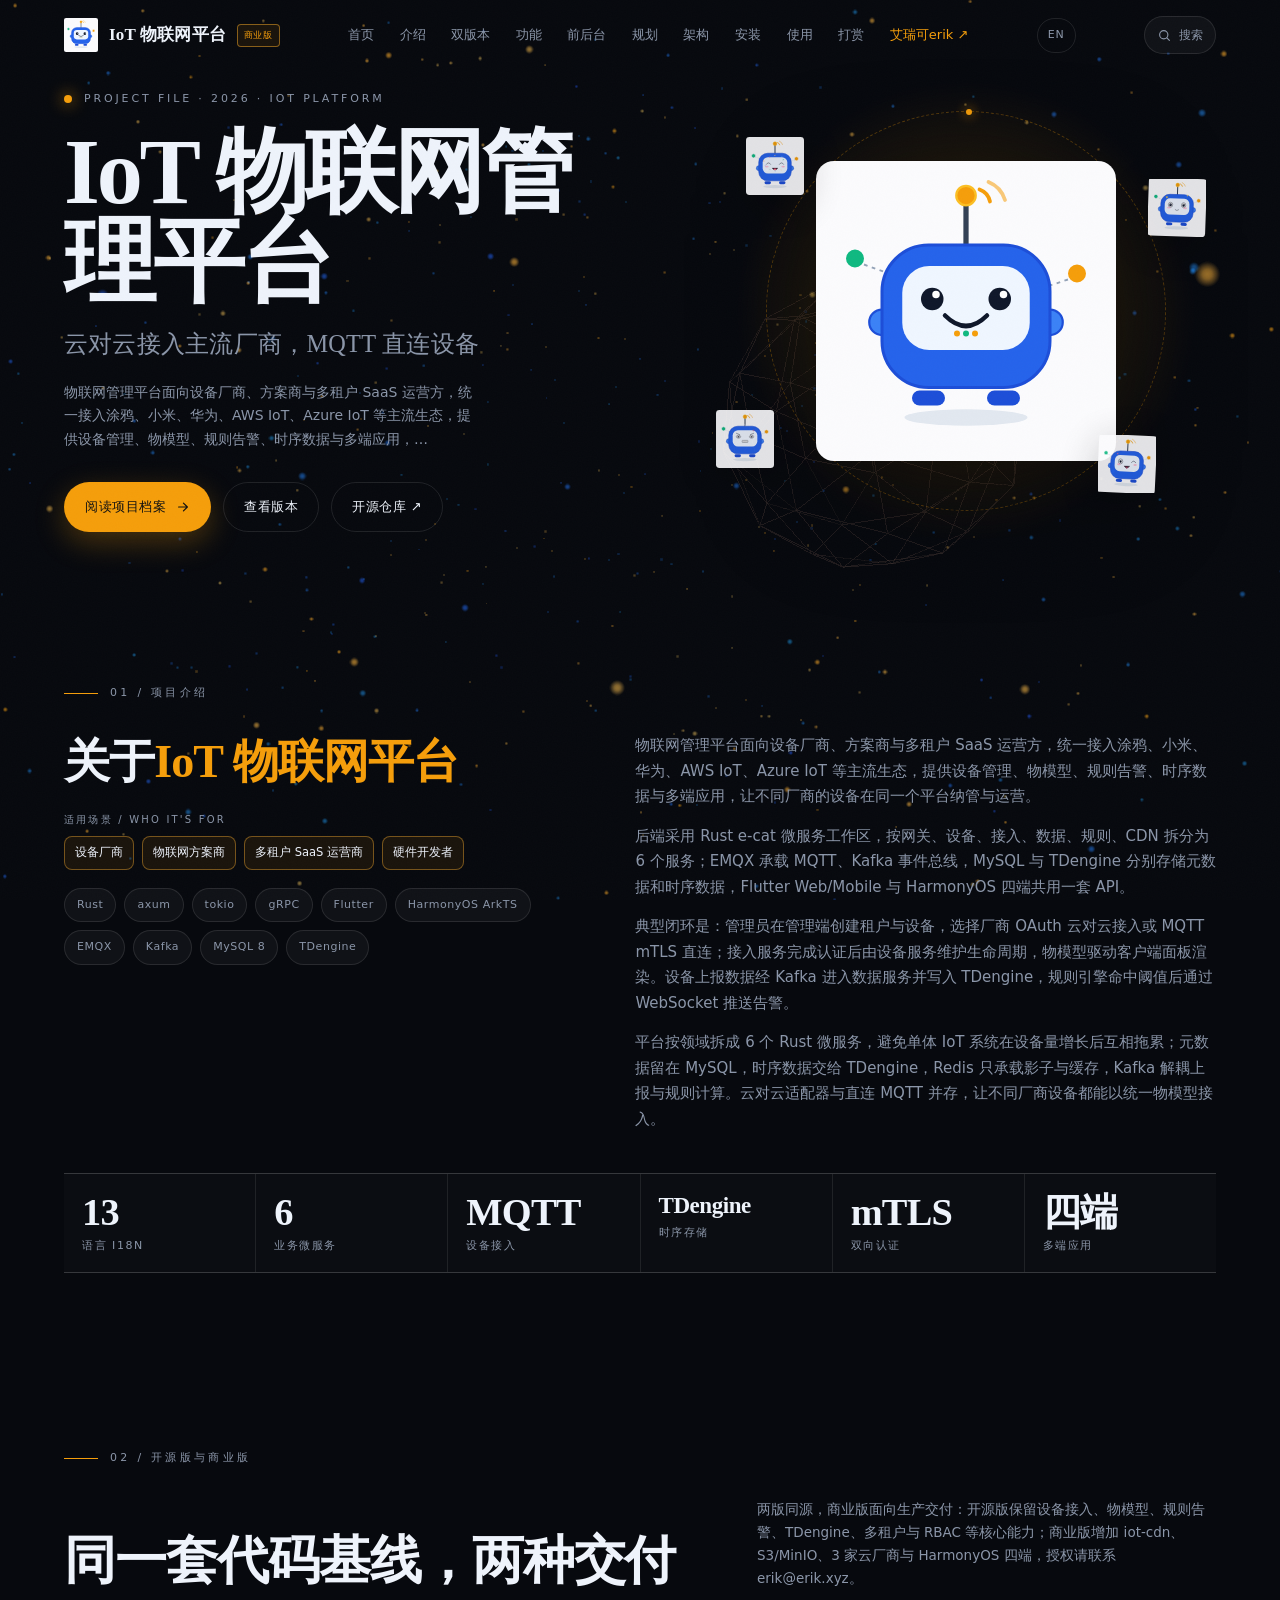
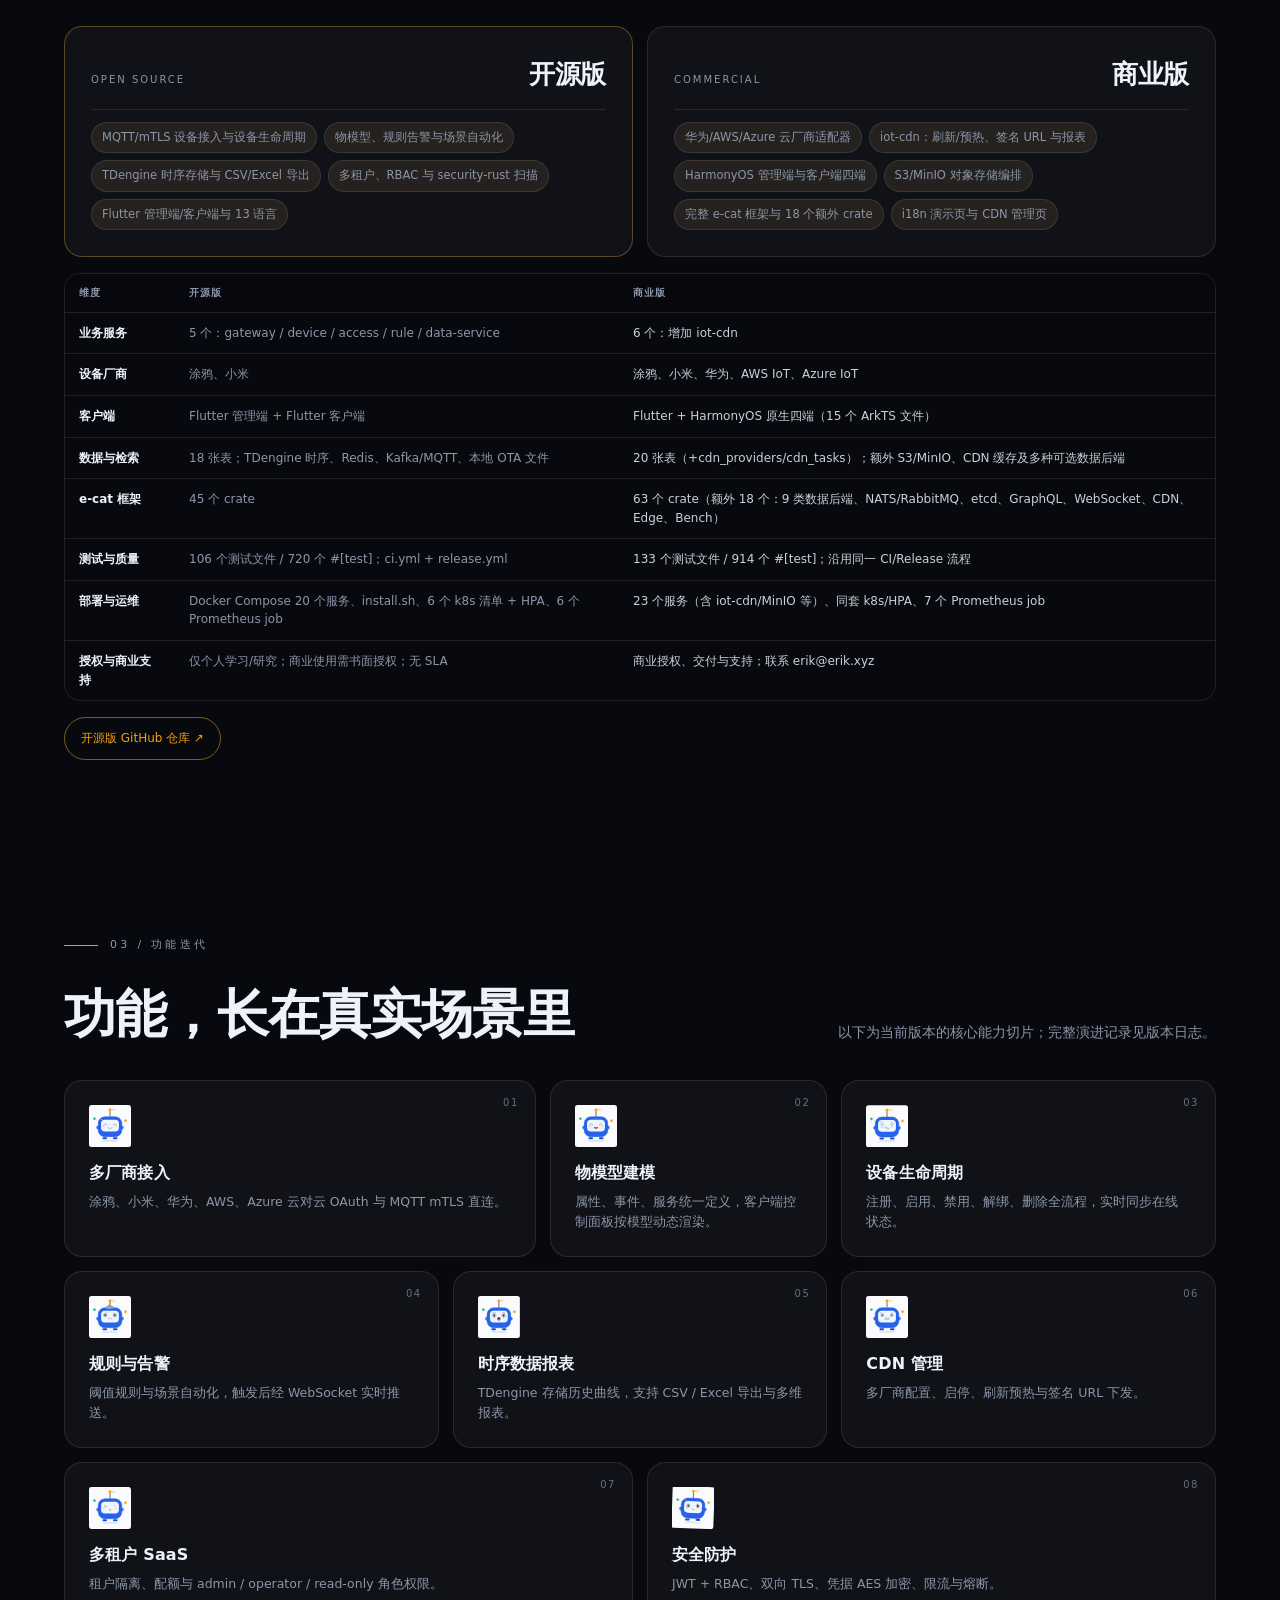
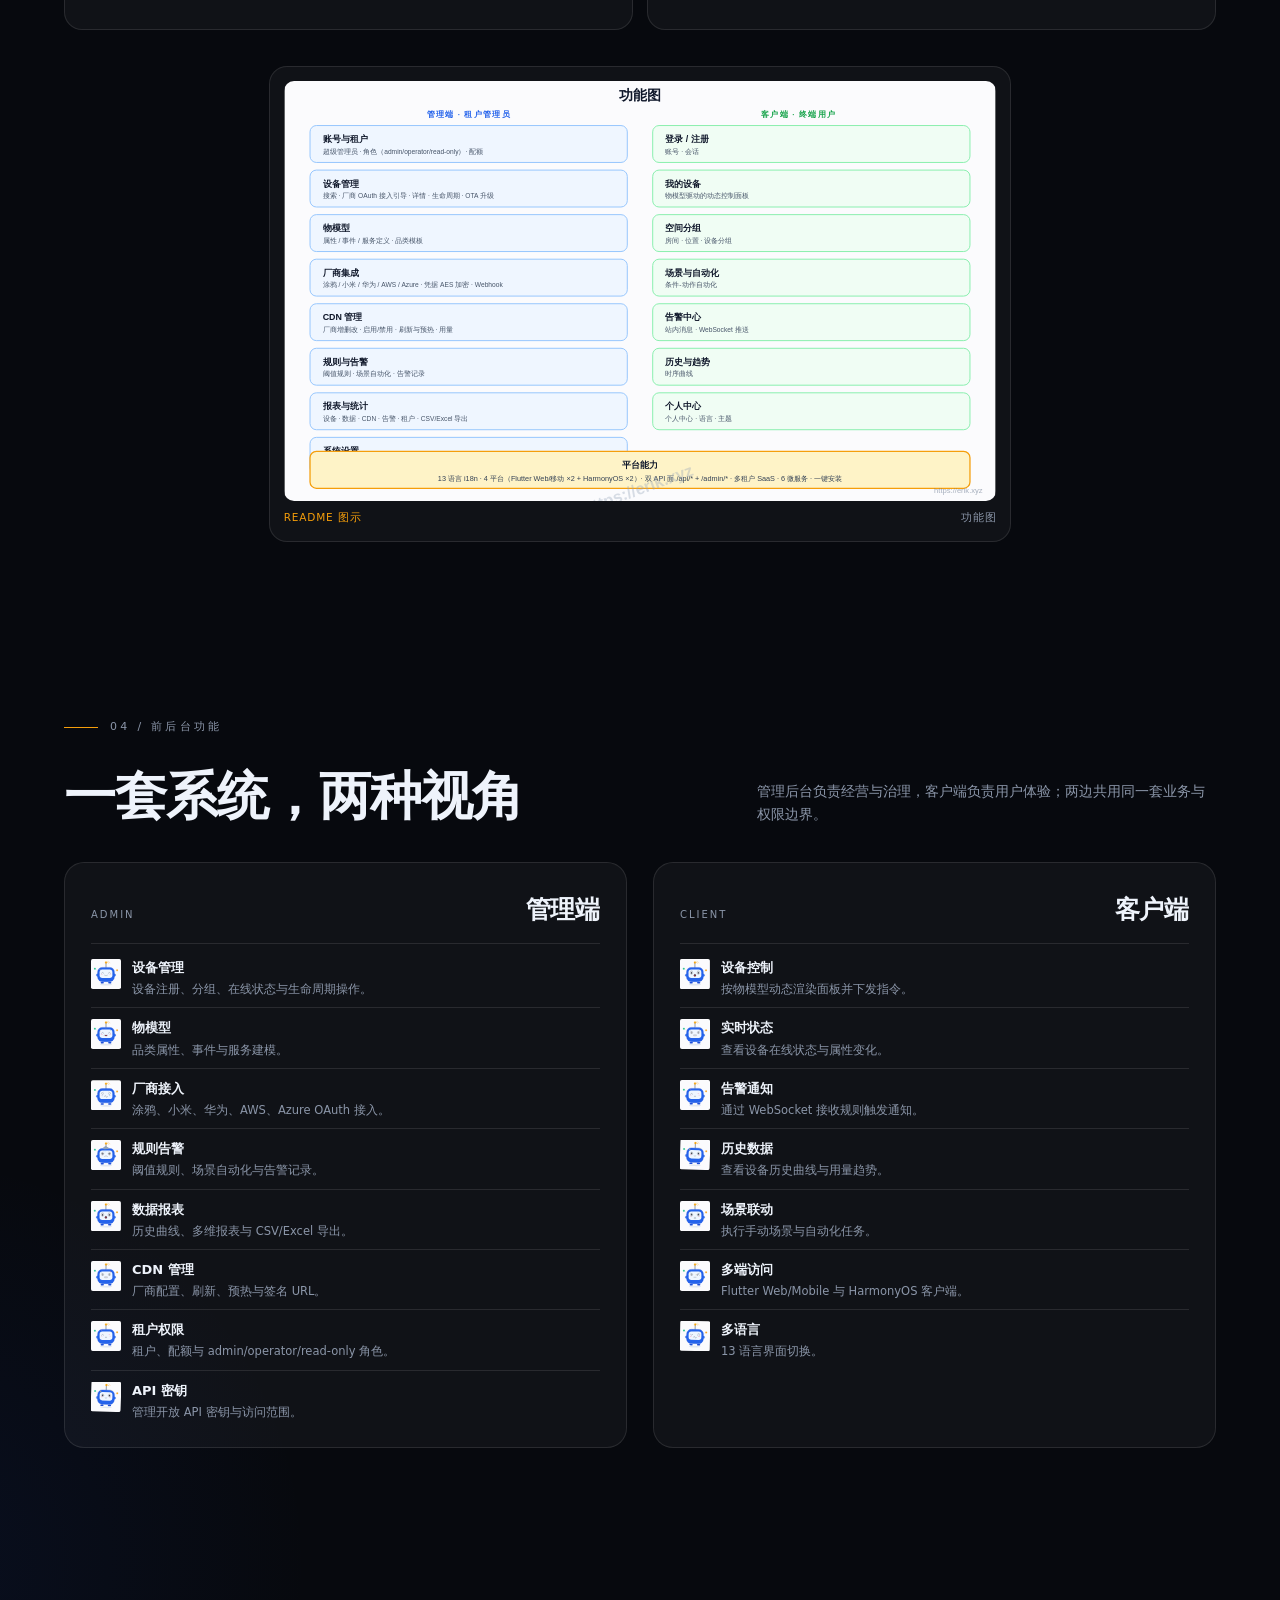
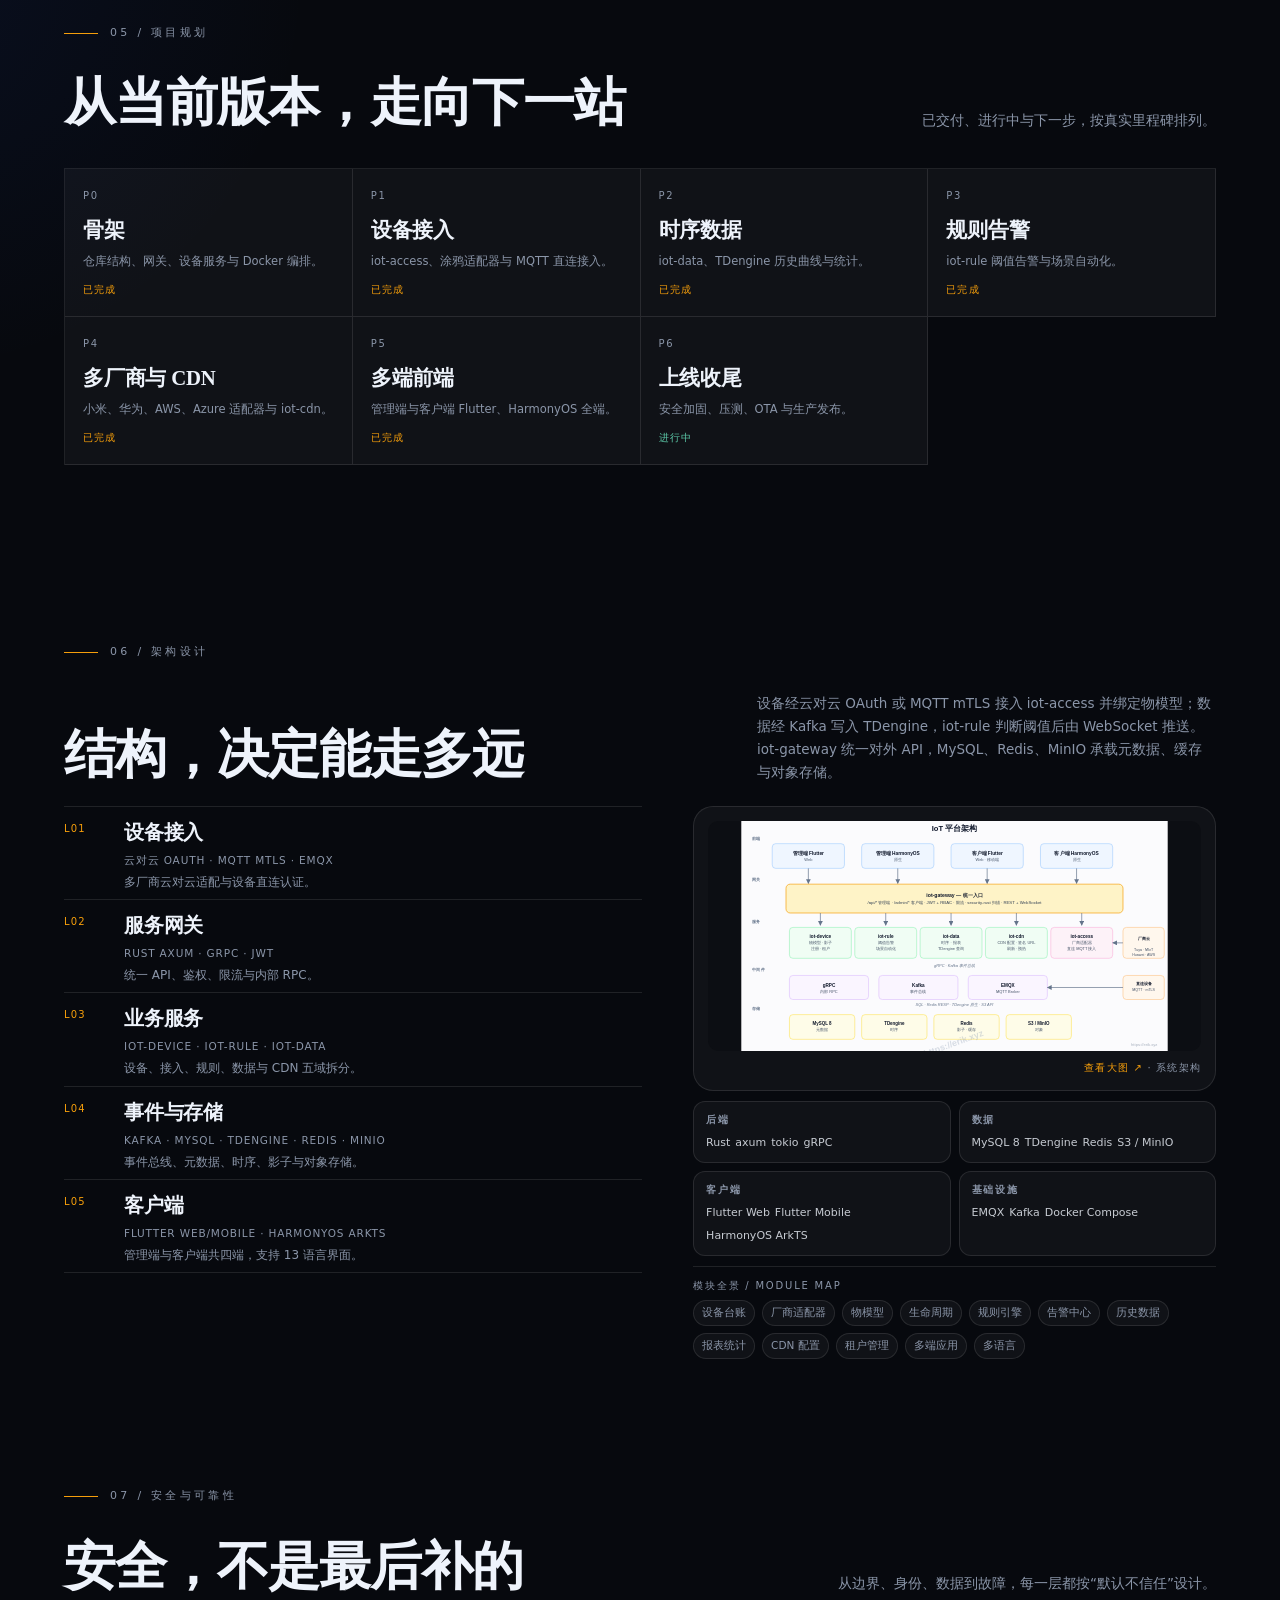
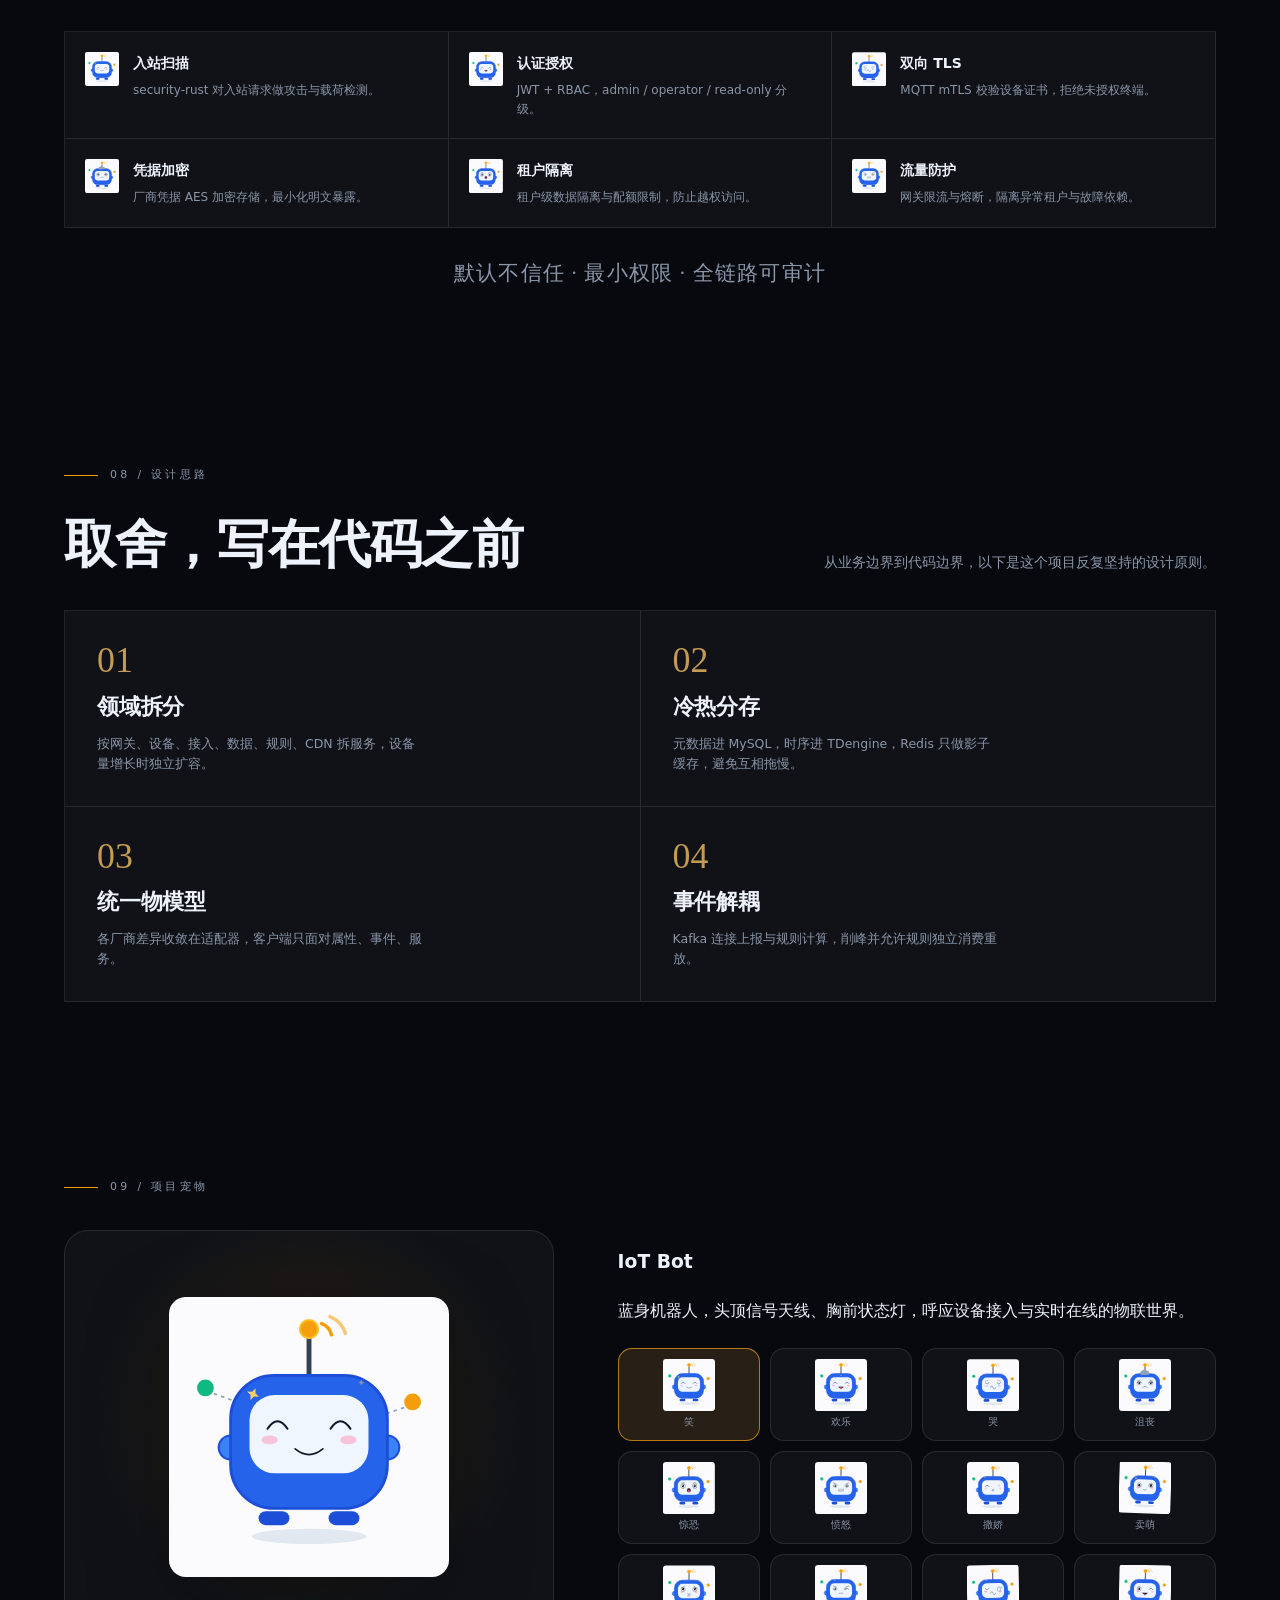
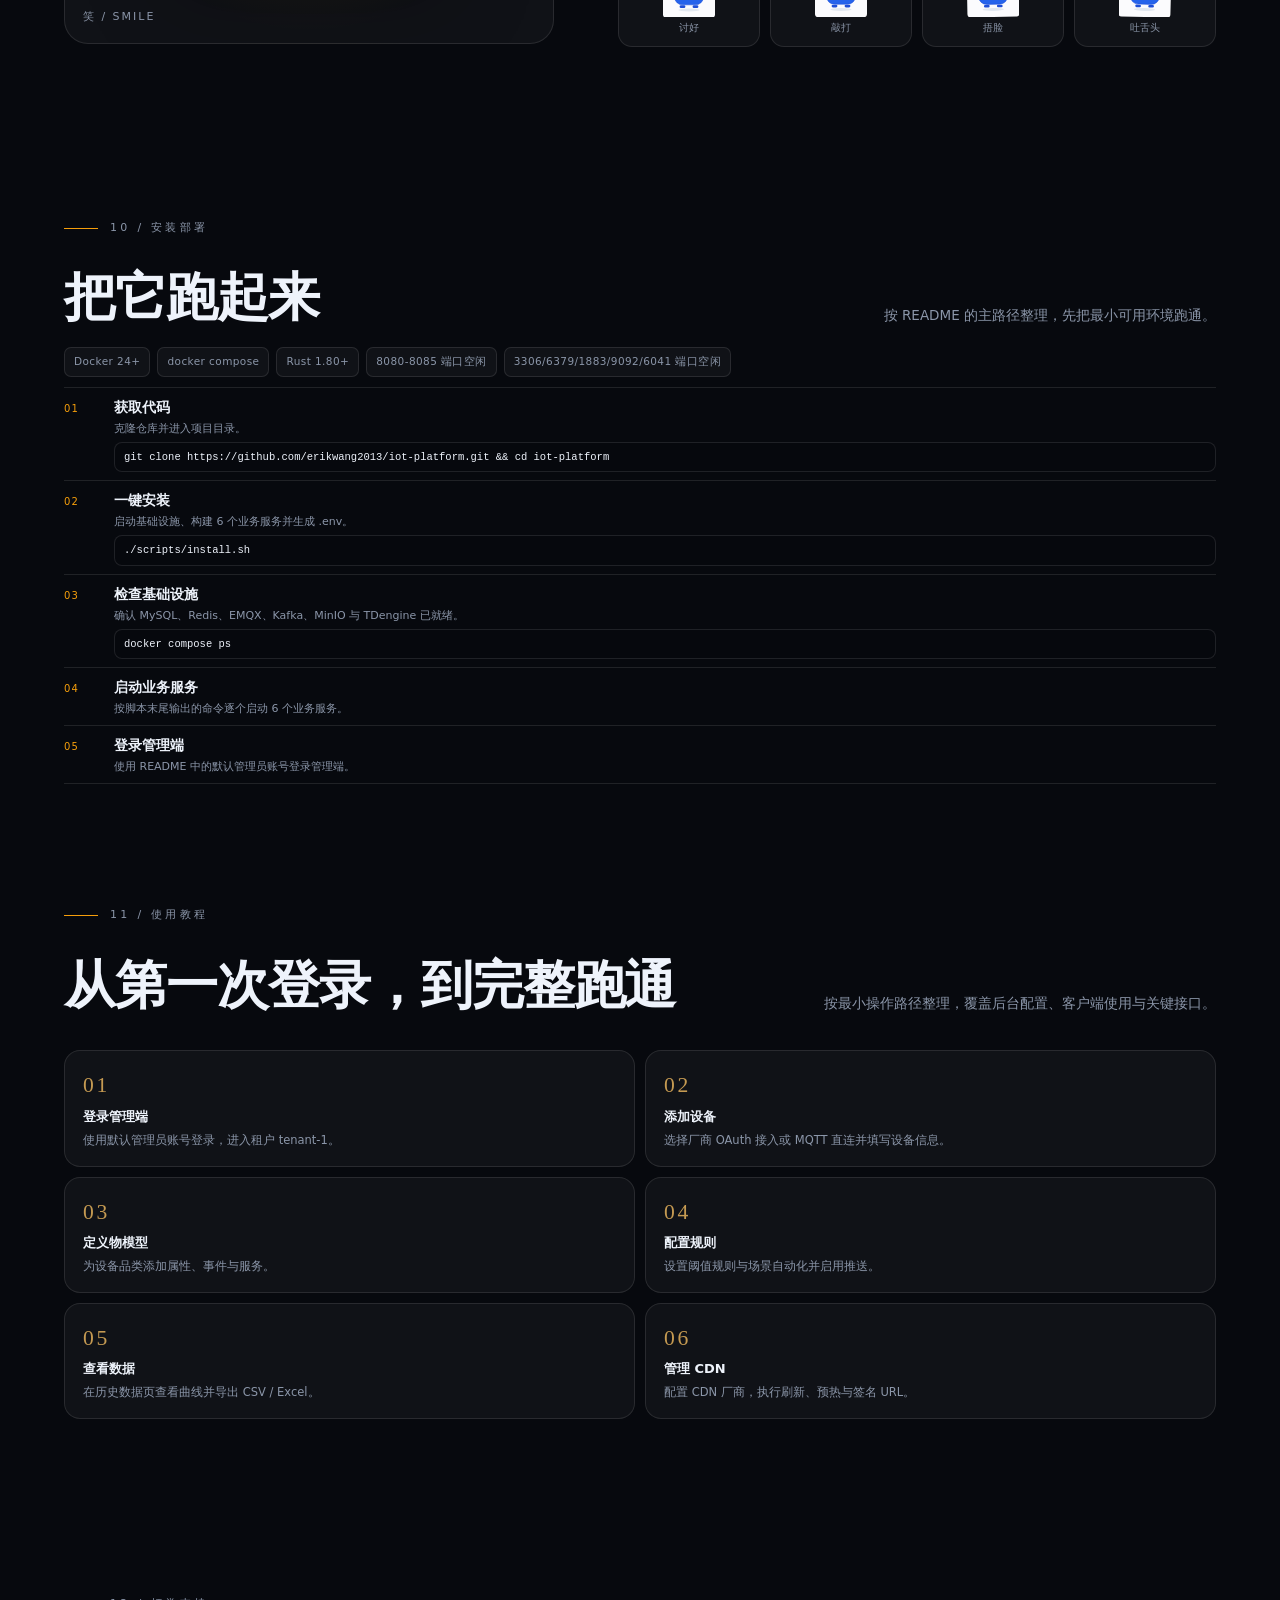
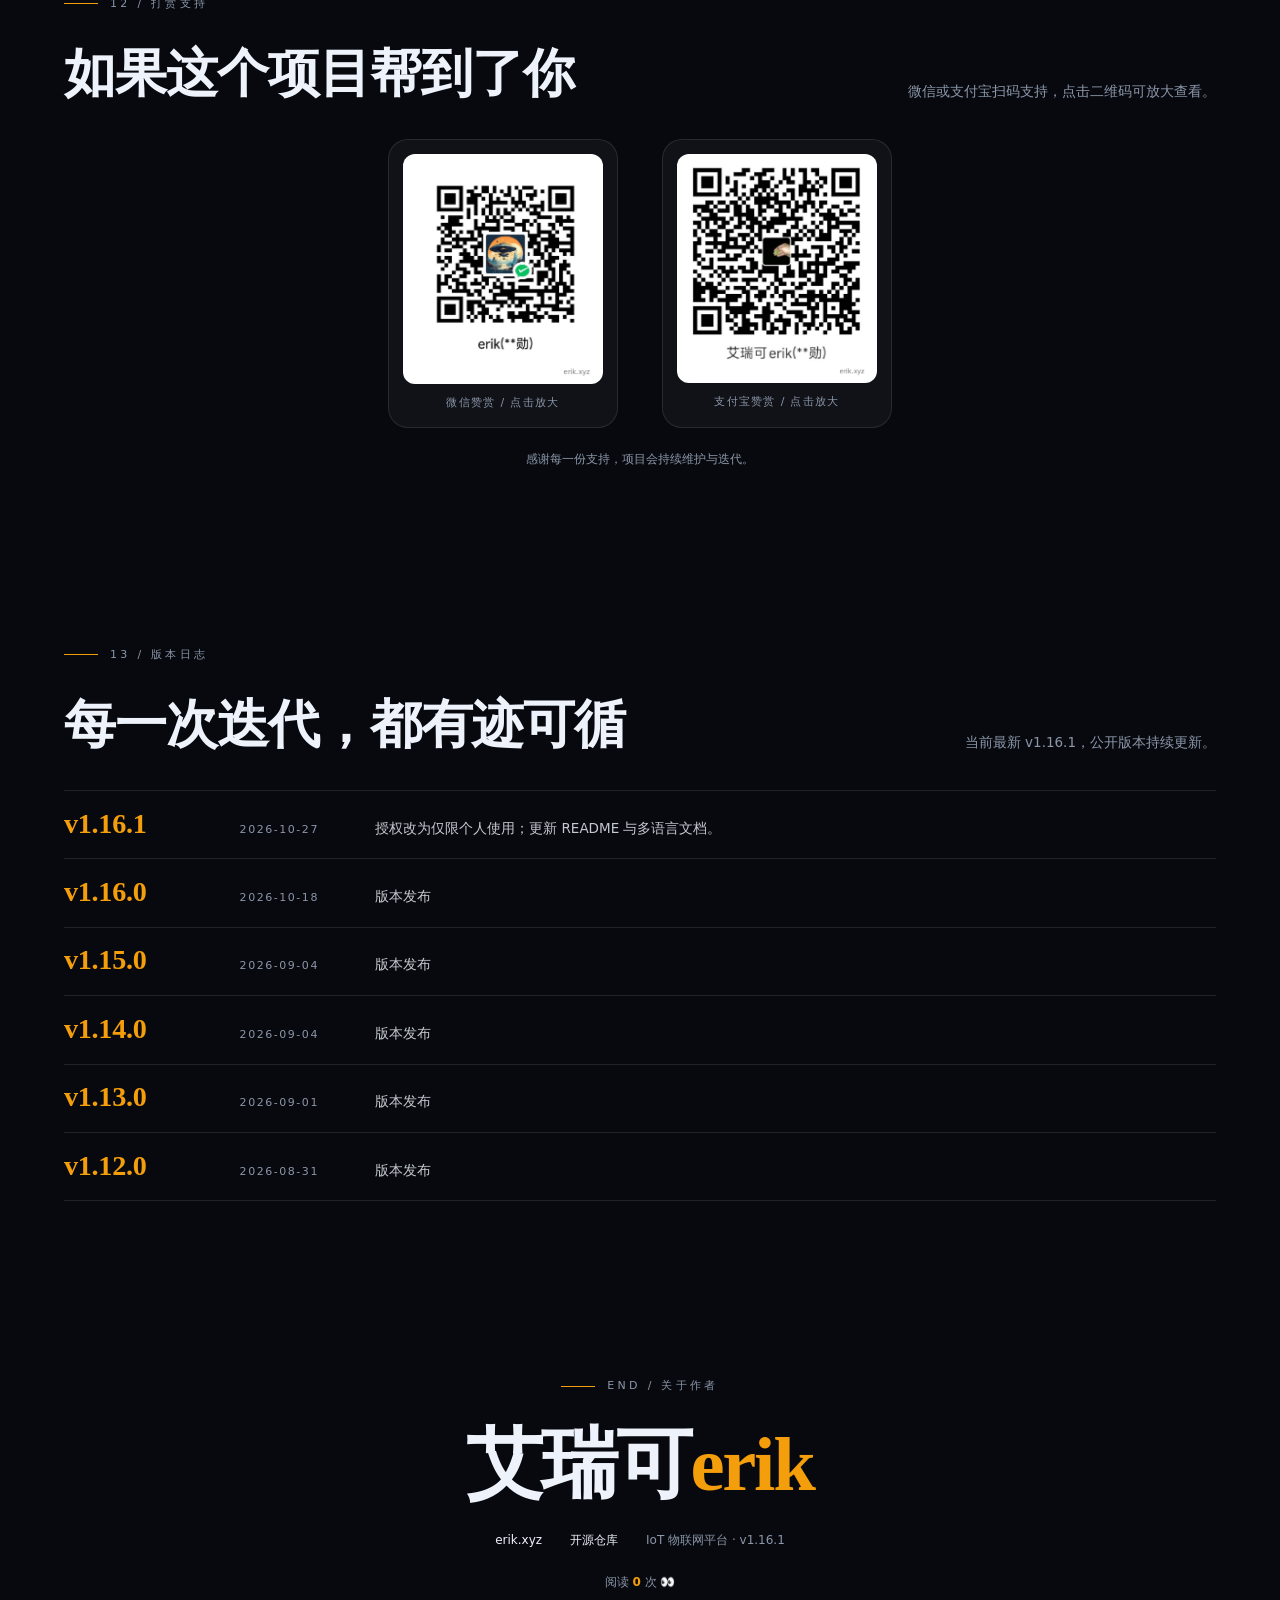
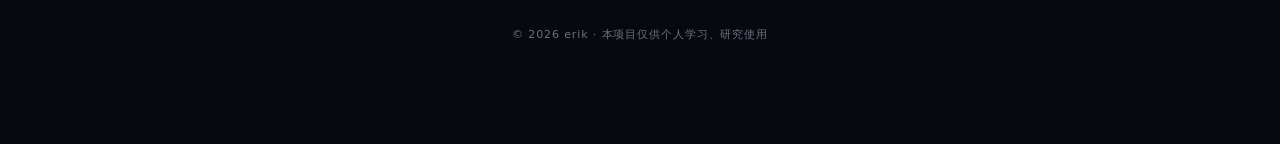
==== site/index.html @ 8031e2e6 "docs(site): 增加中英文双站与开源/商业对照" ====
<!doctype html>
<html lang="zh-CN" data-theme="dark" style="--primary:#F59E0B;--secondary:#1D4ED8;--accent:#10B981;--primary-ink:#F59E0B;--on-primary:#111111">
<head>
<meta charset="utf-8">
<meta name="viewport" content="width=device-width,initial-scale=1,viewport-fit=cover">
<title>IoT 物联网管理平台</title>
<meta name="description" content="物联网管理平台面向设备厂商、方案商与多租户 SaaS 运营方，统一接入涂鸦、小米、华为、AWS IoT、Azure IoT 等主流生态，提供设备管理、物模型、规则告警、时序数据与多端应用，让不同厂商的设备在同一个平台纳管与运营。">
<meta name="theme-color" content="#07090e">
<meta property="og:title" content="IoT 物联网管理平台">
<meta property="og:description" content="物联网管理平台面向设备厂商、方案商与多租户 SaaS 运营方，统一接入涂鸦、小米、华为、AWS IoT、Azure IoT 等主流生态，提供设备管理、物模型、规则告警、时序数据与多端应用，让不同厂商的设备在同一个平台纳管与运营。">
<meta property="og:type" content="website">
<link rel="canonical" href="https://package.erik.xyz/iot-platform/">
<link rel="alternate" hreflang="zh-CN" href="https://package.erik.xyz/iot-platform/">
<link rel="alternate" hreflang="en" href="https://package.erik.xyz/iot-platform/en.html">
<link rel="alternate" hreflang="x-default" href="https://package.erik.xyz/iot-platform/">
<meta name="robots" content="index,follow,max-image-preview:large">
<meta name="author" content="erik">
<link rel="author" href="https://erik.xyz">
<meta name="keywords" content="IoT 物联网平台, Rust, axum, tokio, gRPC, Flutter, HarmonyOS ArkTS, 商业版, 项目展示, erik">
<meta property="og:url" content="https://package.erik.xyz/iot-platform/">
<meta property="og:site_name" content="IoT 物联网平台">
<meta property="og:locale" content="zh_CN">
<meta property="og:image" content="https://package.erik.xyz/iot-platform/assets/og.png">
<meta property="og:image:width" content="1200">
<meta property="og:image:height" content="630">
<meta property="og:image:alt" content="IoT 物联网管理平台">
<meta name="twitter:card" content="summary_large_image">
<meta name="twitter:title" content="IoT 物联网管理平台">
<meta name="twitter:description" content="物联网管理平台面向设备厂商、方案商与多租户 SaaS 运营方，统一接入涂鸦、小米、华为、AWS IoT、Azure IoT 等主流生态，提供设备管理、物模型、规则告警、时序数据与多端应用，让不同厂商的设备在同一个平台纳管与运营。">
<meta name="twitter:image" content="https://package.erik.xyz/iot-platform/assets/og.png">
<script type="application/ld+json">{"@context": "https://schema.org", "@type": "SoftwareApplication", "name": "IoT 物联网管理平台", "description": "物联网管理平台面向设备厂商、方案商与多租户 SaaS 运营方，统一接入涂鸦、小米、华为、AWS IoT、Azure IoT 等主流生态，提供设备管理、物模型、规则告警、时序数据与多端应用，让不同厂商的设备在同一个平台纳管与运营。", "url": "https://package.erik.xyz/iot-platform/", "applicationCategory": "BusinessApplication", "operatingSystem": "Web", "inLanguage": "zh-CN", "author": {"@type": "Person", "name": "erik", "url": "https://erik.xyz"}, "sameAs": ["https://github.com/erikwang2013/iot-platform"]}</script>
<link rel="icon" href="assets/pet/mascot.svg" type="image/svg+xml">
<link rel="preload" as="image" href="assets/pet/mascot.svg">
<link rel="preload" as="image" href="assets/pet/expressions/smile.svg">
<link rel="stylesheet" href="assets/style.css?v=97534d64">
</head>
<body>
<canvas id="bg" aria-hidden="true"></canvas>
<header class="site-header" id="header">
  <a class="brand" href="#hero" aria-label="回到首页"><img src="assets/pet/mascot.svg" alt=""><b>IoT 物联网平台</b><span class="brand-tag">商业版</span></a>
  <nav class="top-nav" aria-label="页面导航">
    <a href="#hero">首页</a><a href="#intro">介绍</a><a href="#editions">双版本</a><a href="#features">功能</a><a href="#sides">前后台</a><a href="#roadmap">规划</a><a href="#architecture">架构</a><a href="#install">安装</a><a href="#usage">使用</a><a href="#donate">打赏</a>
    <a class="ext" href="https://erik.xyz" target="_blank" rel="noopener">艾瑞可erik ↗</a>
  </nav>
  <a class="lang-switch" href="en.html" hreflang="en" aria-label="English">EN</a>
  <button class="search-btn" id="searchOpen" type="button" aria-label="站内搜索">
    <svg viewBox="0 0 20 20" fill="none" aria-hidden="true"><circle cx="9" cy="9" r="5.5" stroke="currentColor" stroke-width="1.5"/><path d="m13.2 13.2 3.3 3.3" stroke="currentColor" stroke-width="1.5" stroke-linecap="round"/></svg>
    <span>搜索</span>
  </button>
</header>
<main class="site-main">
  <section class="section hero" id="hero">
    <div class="hero-grid">
      <div data-reveal>
        <div class="hero-kicker"><i></i> PROJECT FILE · 2026 · IOT PLATFORM</div>
        <h1 class="hero-title">IoT 物联网管理平台</h1>
        <p class="hero-sub">云对云接入主流厂商，MQTT 直连设备</p>
        <p class="hero-desc">物联网管理平台面向设备厂商、方案商与多租户 SaaS 运营方，统一接入涂鸦、小米、华为、AWS IoT、Azure IoT 等主流生态，提供设备管理、物模型、规则告警、时序数据与多端应用，…</p>
        <div class="hero-actions">
          <a class="btn btn-primary" href="#intro">阅读项目档案
            <svg viewBox="0 0 16 16" fill="none" aria-hidden="true"><path d="M3 8h9M8.5 3.5 13 8l-4.5 4.5" stroke="currentColor" stroke-width="1.4" stroke-linecap="round" stroke-linejoin="round"/></svg>
          </a>
          <a class="btn" href="#timeline">查看版本</a>
          <a class="btn" href="https://github.com/erikwang2013/iot-platform" target="_blank" rel="noopener">开源仓库 ↗</a>
        </div>
      </div>
      <div class="hero-pet" aria-hidden="true">
        <div class="halo"></div>
        <div class="ring"></div>
        <img class="mascot" src="assets/pet/mascot.svg" alt="IoT Bot">
        <img class="orbit" src="assets/pet/expressions/joy.svg" alt="" width="58" height="58" loading="lazy"><img class="orbit" src="assets/pet/expressions/cute.svg" alt="" width="58" height="58" loading="lazy"><img class="orbit" src="assets/pet/expressions/angry.svg" alt="" width="58" height="58" loading="lazy"><img class="orbit" src="assets/pet/expressions/tongue.svg" alt="" width="58" height="58" loading="lazy">
      </div>
    </div>
  </section>

  <section class="section" id="intro">
    <div class="section-inner">
      <div class="section-label">01 / 项目介绍</div>
      <div class="intro-grid">
        <div data-reveal>
          <h2 class="intro-lead">关于<em>IoT 物联网平台</em></h2>
          <p class="audience-label">适用场景 / WHO IT'S FOR</p>
          <div class="audience"><span>设备厂商</span><span>物联网方案商</span><span>多租户 SaaS 运营商</span><span>硬件开发者</span></div>
          <div class="chips"><span>Rust</span><span>axum</span><span>tokio</span><span>gRPC</span><span>Flutter</span><span>HarmonyOS ArkTS</span><span>EMQX</span><span>Kafka</span><span>MySQL 8</span><span>TDengine</span></div>
        </div>
        <div class="intro-body" data-reveal><p>物联网管理平台面向设备厂商、方案商与多租户 SaaS 运营方，统一接入涂鸦、小米、华为、AWS IoT、Azure IoT 等主流生态，提供设备管理、物模型、规则告警、时序数据与多端应用，让不同厂商的设备在同一个平台纳管与运营。</p><p>后端采用 Rust e-cat 微服务工作区，按网关、设备、接入、数据、规则、CDN 拆分为 6 个服务；EMQX 承载 MQTT、Kafka 事件总线，MySQL 与 TDengine 分别存储元数据和时序数据，Flutter Web/Mobile 与 HarmonyOS 四端共用一套 API。</p><p>典型闭环是：管理员在管理端创建租户与设备，选择厂商 OAuth 云对云接入或 MQTT mTLS 直连；接入服务完成认证后由设备服务维护生命周期，物模型驱动客户端面板渲染。设备上报数据经 Kafka 进入数据服务并写入 TDengine，规则引擎命中阈值后通过 WebSocket 推送告警。</p><p>平台按领域拆成 6 个 Rust 微服务，避免单体 IoT 系统在设备量增长后互相拖累；元数据留在 MySQL，时序数据交给 TDengine，Redis 只承载影子与缓存，Kafka 解耦上报与规则计算。云对云适配器与直连 MQTT 并存，让不同厂商设备都能以统一物模型接入。</p></div>
      </div>
      <div class="stats" data-reveal><div class="stat"><b>13</b><span>语言 i18n</span></div><div class="stat"><b>6</b><span>业务微服务</span></div><div class="stat"><b>MQTT</b><span>设备接入</span></div><div class="stat stat-text"><b>TDengine</b><span>时序存储</span></div><div class="stat"><b>mTLS</b><span>双向认证</span></div><div class="stat"><b>四端</b><span>多端应用</span></div></div>
    </div>
  </section>

  <section class="section" id="editions">
    <div class="section-inner">
      <div class="section-label">02 / 开源版与商业版</div>
      <div class="section-head" data-reveal>
        <h2>同一套代码基线，两种交付</h2>
        <p>两版同源，商业版面向生产交付：开源版保留设备接入、物模型、规则告警、TDengine、多租户与 RBAC 等核心能力；商业版增加 iot-cdn、S3/MinIO、3 家云厂商与 HarmonyOS 四端，授权请联系 erik@erik.xyz。</p>
      </div>
      <div class="editions-grid" data-reveal>
        <div class="edition-panel edition-open">
          <div class="edition-head"><span>OPEN SOURCE</span><h3>开源版</h3></div>
          <ul class="edition-list"><li>MQTT/mTLS 设备接入与设备生命周期</li><li>物模型、规则告警与场景自动化</li><li>TDengine 时序存储与 CSV/Excel 导出</li><li>多租户、RBAC 与 security-rust 扫描</li><li>Flutter 管理端/客户端与 13 语言</li></ul>
        </div>
        <div class="edition-panel edition-commercial">
          <div class="edition-head"><span>COMMERCIAL</span><h3>商业版</h3></div>
          <ul class="edition-list"><li>华为/AWS/Azure 云厂商适配器</li><li>iot-cdn：刷新/预热、签名 URL 与报表</li><li>HarmonyOS 管理端与客户端四端</li><li>S3/MinIO 对象存储编排</li><li>完整 e-cat 框架与 18 个额外 crate</li><li>i18n 演示页与 CDN 管理页</li></ul>
        </div>
      </div>
      <div class="edition-table-wrap" data-reveal><table class="edition-table"><thead><tr><th>维度</th><th>开源版</th><th>商业版</th></tr></thead><tbody><tr><td>业务服务</td><td>5 个：gateway / device / access / rule / data-service</td><td>6 个：增加 iot-cdn</td></tr><tr><td>设备厂商</td><td>涂鸦、小米</td><td>涂鸦、小米、华为、AWS IoT、Azure IoT</td></tr><tr><td>客户端</td><td>Flutter 管理端 + Flutter 客户端</td><td>Flutter + HarmonyOS 原生四端（15 个 ArkTS 文件）</td></tr><tr><td>数据与检索</td><td>18 张表；TDengine 时序、Redis、Kafka/MQTT、本地 OTA 文件</td><td>20 张表（+cdn_providers/cdn_tasks）；额外 S3/MinIO、CDN 缓存及多种可选数据后端</td></tr><tr><td>e-cat 框架</td><td>45 个 crate</td><td>63 个 crate（额外 18 个：9 类数据后端、NATS/RabbitMQ、etcd、GraphQL、WebSocket、CDN、Edge、Bench）</td></tr><tr><td>测试与质量</td><td>106 个测试文件 / 720 个 #[test]；ci.yml + release.yml</td><td>133 个测试文件 / 914 个 #[test]；沿用同一 CI/Release 流程</td></tr><tr><td>部署与运维</td><td>Docker Compose 20 个服务、install.sh、6 个 k8s 清单 + HPA、6 个 Prometheus job</td><td>23 个服务（含 iot-cdn/MinIO 等）、同套 k8s/HPA、7 个 Prometheus job</td></tr><tr><td>授权与商业支持</td><td>仅个人学习/研究；商业使用需书面授权；无 SLA</td><td>商业授权、交付与支持；联系 erik@erik.xyz</td></tr></tbody></table></div>
      <a class="edition-repo" href="https://github.com/erikwang2013/iot-platform" target="_blank" rel="noopener">开源版 GitHub 仓库 ↗</a>
    </div>
  </section>

  <section class="section" id="features">
    <div class="section-inner">
      <div class="section-label">03 / 功能迭代</div>
      <div class="section-head" data-reveal>
        <h2>功能，长在真实场景里</h2>
        <p>以下为当前版本的核心能力切片；完整演进记录见版本日志。</p>
      </div>
      <div class="features"><article class="feature" data-reveal style="transition-delay:0ms"><span class="idx">01</span><img src="assets/pet/expressions/smile.svg" alt="笑" width="42" height="42" loading="lazy"><b>多厂商接入</b><p>涂鸦、小米、华为、AWS、Azure 云对云 OAuth 与 MQTT mTLS 直连。</p></article><article class="feature" data-reveal style="transition-delay:35ms"><span class="idx">02</span><img src="assets/pet/expressions/joy.svg" alt="欢乐" width="42" height="42" loading="lazy"><b>物模型建模</b><p>属性、事件、服务统一定义，客户端控制面板按模型动态渲染。</p></article><article class="feature" data-reveal style="transition-delay:70ms"><span class="idx">03</span><img src="assets/pet/expressions/cry.svg" alt="哭" width="42" height="42" loading="lazy"><b>设备生命周期</b><p>注册、启用、禁用、解绑、删除全流程，实时同步在线状态。</p></article><article class="feature" data-reveal style="transition-delay:105ms"><span class="idx">04</span><img src="assets/pet/expressions/depressed.svg" alt="沮丧" width="42" height="42" loading="lazy"><b>规则与告警</b><p>阈值规则与场景自动化，触发后经 WebSocket 实时推送。</p></article><article class="feature" data-reveal style="transition-delay:140ms"><span class="idx">05</span><img src="assets/pet/expressions/terrified.svg" alt="惊恐" width="42" height="42" loading="lazy"><b>时序数据报表</b><p>TDengine 存储历史曲线，支持 CSV / Excel 导出与多维报表。</p></article><article class="feature" data-reveal style="transition-delay:175ms"><span class="idx">06</span><img src="assets/pet/expressions/angry.svg" alt="愤怒" width="42" height="42" loading="lazy"><b>CDN 管理</b><p>多厂商配置、启停、刷新预热与签名 URL 下发。</p></article><article class="feature" data-reveal style="transition-delay:210ms"><span class="idx">07</span><img src="assets/pet/expressions/coquettish.svg" alt="撒娇" width="42" height="42" loading="lazy"><b>多租户 SaaS</b><p>租户隔离、配额与 admin / operator / read-only 角色权限。</p></article><article class="feature" data-reveal style="transition-delay:245ms"><span class="idx">08</span><img src="assets/pet/expressions/cute.svg" alt="卖萌" width="42" height="42" loading="lazy"><b>安全防护</b><p>JWT + RBAC、双向 TLS、凭据 AES 加密、限流与熔断。</p></article></div>
      <p class="features-note">← 左右滑动查看 →</p>
      <figure class="content-figure" data-reveal><img src="assets/img/readme-feature.svg" width="1120" height="660" alt="功能图" loading="lazy"><figcaption><span>README 图示</span>功能图</figcaption></figure>
    </div>
  </section>

  <section class="section" id="sides">
    <div class="section-inner">
      <div class="section-label">04 / 前后台功能</div>
      <div class="section-head" data-reveal>
        <h2>一套系统，两种视角</h2>
        <p>管理后台负责经营与治理，客户端负责用户体验；两边共用同一套业务与权限边界。</p>
      </div>
      <div class="sides-grid" data-reveal><article class="side-panel"><div class="side-head"><span>ADMIN</span><h3>管理端</h3></div><ul class="side-list"><li><img src="assets/pet/expressions/smile.svg" alt="" width="30" height="30" loading="lazy"><div><b>设备管理</b><p>设备注册、分组、在线状态与生命周期操作。</p></div></li><li><img src="assets/pet/expressions/joy.svg" alt="" width="30" height="30" loading="lazy"><div><b>物模型</b><p>品类属性、事件与服务建模。</p></div></li><li><img src="assets/pet/expressions/cry.svg" alt="" width="30" height="30" loading="lazy"><div><b>厂商接入</b><p>涂鸦、小米、华为、AWS、Azure OAuth 接入。</p></div></li><li><img src="assets/pet/expressions/depressed.svg" alt="" width="30" height="30" loading="lazy"><div><b>规则告警</b><p>阈值规则、场景自动化与告警记录。</p></div></li><li><img src="assets/pet/expressions/terrified.svg" alt="" width="30" height="30" loading="lazy"><div><b>数据报表</b><p>历史曲线、多维报表与 CSV/Excel 导出。</p></div></li><li><img src="assets/pet/expressions/angry.svg" alt="" width="30" height="30" loading="lazy"><div><b>CDN 管理</b><p>厂商配置、刷新、预热与签名 URL。</p></div></li><li><img src="assets/pet/expressions/coquettish.svg" alt="" width="30" height="30" loading="lazy"><div><b>租户权限</b><p>租户、配额与 admin/operator/read-only 角色。</p></div></li><li><img src="assets/pet/expressions/cute.svg" alt="" width="30" height="30" loading="lazy"><div><b>API 密钥</b><p>管理开放 API 密钥与访问范围。</p></div></li></ul></article><article class="side-panel"><div class="side-head"><span>CLIENT</span><h3>客户端</h3></div><ul class="side-list"><li><img src="assets/pet/expressions/terrified.svg" alt="" width="30" height="30" loading="lazy"><div><b>设备控制</b><p>按物模型动态渲染面板并下发指令。</p></div></li><li><img src="assets/pet/expressions/angry.svg" alt="" width="30" height="30" loading="lazy"><div><b>实时状态</b><p>查看设备在线状态与属性变化。</p></div></li><li><img src="assets/pet/expressions/coquettish.svg" alt="" width="30" height="30" loading="lazy"><div><b>告警通知</b><p>通过 WebSocket 接收规则触发通知。</p></div></li><li><img src="assets/pet/expressions/cute.svg" alt="" width="30" height="30" loading="lazy"><div><b>历史数据</b><p>查看设备历史曲线与用量趋势。</p></div></li><li><img src="assets/pet/expressions/pleasing.svg" alt="" width="30" height="30" loading="lazy"><div><b>场景联动</b><p>执行手动场景与自动化任务。</p></div></li><li><img src="assets/pet/expressions/knocking.svg" alt="" width="30" height="30" loading="lazy"><div><b>多端访问</b><p>Flutter Web/Mobile 与 HarmonyOS 客户端。</p></div></li><li><img src="assets/pet/expressions/facepalm.svg" alt="" width="30" height="30" loading="lazy"><div><b>多语言</b><p>13 语言界面切换。</p></div></li></ul></article></div>
    </div>
  </section>

  <section class="section" id="roadmap">
    <div class="section-inner">
      <div class="section-label">05 / 项目规划</div>
      <div class="section-head" data-reveal>
        <h2>从当前版本，走向下一站</h2>
        <p>已交付、进行中与下一步，按真实里程碑排列。</p>
      </div>
      <div class="roadmap-grid" style="--roadmap-cols:4" data-reveal><article class="roadmap-card status-done"><span class="roadmap-phase">P0</span><h3>骨架</h3><p>仓库结构、网关、设备服务与 Docker 编排。</p><span class="roadmap-status">已完成</span></article><article class="roadmap-card status-done"><span class="roadmap-phase">P1</span><h3>设备接入</h3><p>iot-access、涂鸦适配器与 MQTT 直连接入。</p><span class="roadmap-status">已完成</span></article><article class="roadmap-card status-done"><span class="roadmap-phase">P2</span><h3>时序数据</h3><p>iot-data、TDengine 历史曲线与统计。</p><span class="roadmap-status">已完成</span></article><article class="roadmap-card status-done"><span class="roadmap-phase">P3</span><h3>规则告警</h3><p>iot-rule 阈值告警与场景自动化。</p><span class="roadmap-status">已完成</span></article><article class="roadmap-card status-done"><span class="roadmap-phase">P4</span><h3>多厂商与 CDN</h3><p>小米、华为、AWS、Azure 适配器与 iot-cdn。</p><span class="roadmap-status">已完成</span></article><article class="roadmap-card status-done"><span class="roadmap-phase">P5</span><h3>多端前端</h3><p>管理端与客户端 Flutter、HarmonyOS 全端。</p><span class="roadmap-status">已完成</span></article><article class="roadmap-card status-doing"><span class="roadmap-phase">P6</span><h3>上线收尾</h3><p>安全加固、压测、OTA 与生产发布。</p><span class="roadmap-status">进行中</span></article></div>
    </div>
  </section>

  <section class="section" id="architecture">
    <div class="section-inner">
      <div class="section-label">06 / 架构设计</div>
      <div class="section-head" data-reveal>
        <h2>结构，决定能走多远</h2>
        <p>设备经云对云 OAuth 或 MQTT mTLS 接入 iot-access 并绑定物模型；数据经 Kafka 写入 TDengine，iot-rule 判断阈值后由 WebSocket 推送。iot-gateway 统一对外 API，MySQL、Redis、MinIO 承载元数据、缓存与对象存储。</p>
      </div>
      <div class="arch-grid">
        <div class="arch-layers" data-reveal><div class="arch-layer"><span class="arch-index">L01</span><div><b>设备接入</b><small>云对云 OAuth · MQTT mTLS · EMQX</small><p>多厂商云对云适配与设备直连认证。</p></div></div><div class="arch-layer"><span class="arch-index">L02</span><div><b>服务网关</b><small>Rust axum · gRPC · JWT</small><p>统一 API、鉴权、限流与内部 RPC。</p></div></div><div class="arch-layer"><span class="arch-index">L03</span><div><b>业务服务</b><small>iot-device · iot-rule · iot-data</small><p>设备、接入、规则、数据与 CDN 五域拆分。</p></div></div><div class="arch-layer"><span class="arch-index">L04</span><div><b>事件与存储</b><small>Kafka · MySQL · TDengine · Redis · MinIO</small><p>事件总线、元数据、时序、影子与对象存储。</p></div></div><div class="arch-layer"><span class="arch-index">L05</span><div><b>客户端</b><small>Flutter Web/Mobile · HarmonyOS ArkTS</small><p>管理端与客户端共四端，支持 13 语言界面。</p></div></div></div>
        <div class="arch-visual" data-reveal>
          <figure class="arch-diagram"><img src="assets/img/architecture.svg" alt="IoT 物联网平台 系统架构图" loading="lazy"><figcaption><a href="assets/img/architecture.svg" target="_blank" rel="noopener">查看大图 ↗</a> · 系统架构</figcaption></figure>
          <div class="tech-groups"><div class="tech-group"><b>后端</b><div><span>Rust</span><span>axum</span><span>tokio</span><span>gRPC</span></div></div><div class="tech-group"><b>数据</b><div><span>MySQL 8</span><span>TDengine</span><span>Redis</span><span>S3 / MinIO</span></div></div><div class="tech-group"><b>客户端</b><div><span>Flutter Web</span><span>Flutter Mobile</span><span>HarmonyOS ArkTS</span></div></div><div class="tech-group"><b>基础设施</b><div><span>EMQX</span><span>Kafka</span><span>Docker Compose</span></div></div></div>
          <div class="modules">
            <span class="modules-label">模块全景 / MODULE MAP</span>
            <div class="module-tags"><span title="设备注册、分组、在线状态与详情集中管理。">设备台账</span><span title="涂鸦、小米、华为、AWS、Azure OAuth 适配与凭据托管。">厂商适配器</span><span title="属性、事件、服务定义，供客户端动态渲染控制面板。">物模型</span><span title="注册、启用、禁用、解绑、删除状态流转。">生命周期</span><span title="阈值判断、场景联动与规则启停管理。">规则引擎</span><span title="告警触发、实时推送与处理记录。">告警中心</span><span title="TDengine 时序查询、历史曲线与 CSV / Excel 导出。">历史数据</span><span title="设备、数据、CDN、告警与租户多维报表。">报表统计</span><span title="多厂商 CDN 启用、刷新、预热与签名 URL。">CDN 配置</span><span title="租户隔离、配额与角色权限配置。">租户管理</span><span title="Flutter Web/Mobile 与 HarmonyOS 管理端、客户端。">多端应用</span><span title="13 语言 i18n 资源与界面切换。">多语言</span></div>
          </div>
        </div>
      </div>
    </div>
  </section>

  <section class="section" id="security">
    <div class="section-inner">
      <div class="section-label">07 / 安全与可靠性</div>
      <div class="section-head" data-reveal>
        <h2>安全，不是最后补的</h2>
        <p>从边界、身份、数据到故障，每一层都按“默认不信任”设计。</p>
      </div>
      <div class="security-grid" data-reveal><article class="security-card"><img src="assets/pet/expressions/smile.svg" alt="" width="34" height="34" loading="lazy"><div><b>入站扫描</b><p>security-rust 对入站请求做攻击与载荷检测。</p></div></article><article class="security-card"><img src="assets/pet/expressions/joy.svg" alt="" width="34" height="34" loading="lazy"><div><b>认证授权</b><p>JWT + RBAC，admin / operator / read-only 分级。</p></div></article><article class="security-card"><img src="assets/pet/expressions/cry.svg" alt="" width="34" height="34" loading="lazy"><div><b>双向 TLS</b><p>MQTT mTLS 校验设备证书，拒绝未授权终端。</p></div></article><article class="security-card"><img src="assets/pet/expressions/depressed.svg" alt="" width="34" height="34" loading="lazy"><div><b>凭据加密</b><p>厂商凭据 AES 加密存储，最小化明文暴露。</p></div></article><article class="security-card"><img src="assets/pet/expressions/terrified.svg" alt="" width="34" height="34" loading="lazy"><div><b>租户隔离</b><p>租户级数据隔离与配额限制，防止越权访问。</p></div></article><article class="security-card"><img src="assets/pet/expressions/angry.svg" alt="" width="34" height="34" loading="lazy"><div><b>流量防护</b><p>网关限流与熔断，隔离异常租户与故障依赖。</p></div></article></div>
      <p class="security-quote" data-reveal>默认不信任 · 最小权限 · 全链路可审计</p>
    </div>
  </section>

  <section class="section" id="design">
    <div class="section-inner">
      <div class="section-label">08 / 设计思路</div>
      <div class="section-head" data-reveal>
        <h2>取舍，写在代码之前</h2>
        <p>从业务边界到代码边界，以下是这个项目反复坚持的设计原则。</p>
      </div>
      <div class="design-grid" data-reveal><article class="design-card"><span class="design-index">01</span><h3>领域拆分</h3><p>按网关、设备、接入、数据、规则、CDN 拆服务，设备量增长时独立扩容。</p></article><article class="design-card"><span class="design-index">02</span><h3>冷热分存</h3><p>元数据进 MySQL，时序进 TDengine，Redis 只做影子缓存，避免互相拖慢。</p></article><article class="design-card"><span class="design-index">03</span><h3>统一物模型</h3><p>各厂商差异收敛在适配器，客户端只面对属性、事件、服务。</p></article><article class="design-card"><span class="design-index">04</span><h3>事件解耦</h3><p>Kafka 连接上报与规则计算，削峰并允许规则独立消费重放。</p></article></div>
    </div>
  </section>

  <section class="section" id="pet">
    <div class="section-inner">
      <div class="section-label">09 / 项目宠物</div>
      <div class="pet-grid-wrap">
        <div class="pet-preview" id="petPreview" data-reveal>
          <img id="petPreviewImg" src="assets/pet/expressions/smile.svg" alt="IoT Bot 表情" width="280" height="280">
          <span class="tag" id="petPreviewLabel">笑 / SMILE</span>
        </div>
        <div data-reveal>
          <h3>IoT Bot</h3>
          <p>蓝身机器人，头顶信号天线、胸前状态灯，呼应设备接入与实时在线的物联世界。</p>
          <div class="pet-grid" id="petGrid"><button class="pet-cell is-active" type="button" data-src="assets/pet/expressions/smile.svg" data-name="笑" data-label="笑 / SMILE"><img src="assets/pet/expressions/smile.svg" alt="笑" width="52" height="52" loading="lazy"><span>笑</span></button><button class="pet-cell" type="button" data-src="assets/pet/expressions/joy.svg" data-name="欢乐" data-label="欢乐 / JOY"><img src="assets/pet/expressions/joy.svg" alt="欢乐" width="52" height="52" loading="lazy"><span>欢乐</span></button><button class="pet-cell" type="button" data-src="assets/pet/expressions/cry.svg" data-name="哭" data-label="哭 / CRY"><img src="assets/pet/expressions/cry.svg" alt="哭" width="52" height="52" loading="lazy"><span>哭</span></button><button class="pet-cell" type="button" data-src="assets/pet/expressions/depressed.svg" data-name="沮丧" data-label="沮丧 / DEPRESSED"><img src="assets/pet/expressions/depressed.svg" alt="沮丧" width="52" height="52" loading="lazy"><span>沮丧</span></button><button class="pet-cell" type="button" data-src="assets/pet/expressions/terrified.svg" data-name="惊恐" data-label="惊恐 / TERRIFIED"><img src="assets/pet/expressions/terrified.svg" alt="惊恐" width="52" height="52" loading="lazy"><span>惊恐</span></button><button class="pet-cell" type="button" data-src="assets/pet/expressions/angry.svg" data-name="愤怒" data-label="愤怒 / ANGRY"><img src="assets/pet/expressions/angry.svg" alt="愤怒" width="52" height="52" loading="lazy"><span>愤怒</span></button><button class="pet-cell" type="button" data-src="assets/pet/expressions/coquettish.svg" data-name="撒娇" data-label="撒娇 / COQUETTISH"><img src="assets/pet/expressions/coquettish.svg" alt="撒娇" width="52" height="52" loading="lazy"><span>撒娇</span></button><button class="pet-cell" type="button" data-src="assets/pet/expressions/cute.svg" data-name="卖萌" data-label="卖萌 / CUTE"><img src="assets/pet/expressions/cute.svg" alt="卖萌" width="52" height="52" loading="lazy"><span>卖萌</span></button><button class="pet-cell" type="button" data-src="assets/pet/expressions/pleasing.svg" data-name="讨好" data-label="讨好 / PLEASING"><img src="assets/pet/expressions/pleasing.svg" alt="讨好" width="52" height="52" loading="lazy"><span>讨好</span></button><button class="pet-cell" type="button" data-src="assets/pet/expressions/knocking.svg" data-name="敲打" data-label="敲打 / KNOCKING"><img src="assets/pet/expressions/knocking.svg" alt="敲打" width="52" height="52" loading="lazy"><span>敲打</span></button><button class="pet-cell" type="button" data-src="assets/pet/expressions/facepalm.svg" data-name="捂脸" data-label="捂脸 / FACEPALM"><img src="assets/pet/expressions/facepalm.svg" alt="捂脸" width="52" height="52" loading="lazy"><span>捂脸</span></button><button class="pet-cell" type="button" data-src="assets/pet/expressions/tongue.svg" data-name="吐舌头" data-label="吐舌头 / TONGUE"><img src="assets/pet/expressions/tongue.svg" alt="吐舌头" width="52" height="52" loading="lazy"><span>吐舌头</span></button></div>
        </div>
      </div>
    </div>
  </section>

  <section class="section" id="install">
    <div class="section-inner">
      <div class="section-label">10 / 安装部署</div>
      <div class="section-head" data-reveal>
        <h2>把它跑起来</h2>
        <p>按 README 的主路径整理，先把最小可用环境跑通。</p>
      </div>
      <div class="install-req" data-reveal><span>Docker 24+</span><span>docker compose</span><span>Rust 1.80+</span><span>8080-8085 端口空闲</span><span>3306/6379/1883/9092/6041 端口空闲</span></div>
      <div class="install-steps" data-reveal><div class="install-step"><span class="step-num">01</span><div><b>获取代码</b><p>克隆仓库并进入项目目录。</p><pre><code>git clone https://github.com/erikwang2013/iot-platform.git &amp;&amp; cd iot-platform</code></pre></div></div><div class="install-step"><span class="step-num">02</span><div><b>一键安装</b><p>启动基础设施、构建 6 个业务服务并生成 .env。</p><pre><code>./scripts/install.sh</code></pre></div></div><div class="install-step"><span class="step-num">03</span><div><b>检查基础设施</b><p>确认 MySQL、Redis、EMQX、Kafka、MinIO 与 TDengine 已就绪。</p><pre><code>docker compose ps</code></pre></div></div><div class="install-step"><span class="step-num">04</span><div><b>启动业务服务</b><p>按脚本末尾输出的命令逐个启动 6 个业务服务。</p></div></div><div class="install-step"><span class="step-num">05</span><div><b>登录管理端</b><p>使用 README 中的默认管理员账号登录管理端。</p></div></div></div>
    </div>
  </section>

  <section class="section" id="usage">
    <div class="section-inner">
      <div class="section-label">11 / 使用教程</div>
      <div class="section-head" data-reveal>
        <h2>从第一次登录，到完整跑通</h2>
        <p>按最小操作路径整理，覆盖后台配置、客户端使用与关键接口。</p>
      </div>
      <div class="usage-grid" data-reveal><article class="usage-step"><span class="step-num">01</span><b>登录管理端</b><p>使用默认管理员账号登录，进入租户 tenant-1。</p></article><article class="usage-step"><span class="step-num">02</span><b>添加设备</b><p>选择厂商 OAuth 接入或 MQTT 直连并填写设备信息。</p></article><article class="usage-step"><span class="step-num">03</span><b>定义物模型</b><p>为设备品类添加属性、事件与服务。</p></article><article class="usage-step"><span class="step-num">04</span><b>配置规则</b><p>设置阈值规则与场景自动化并启用推送。</p></article><article class="usage-step"><span class="step-num">05</span><b>查看数据</b><p>在历史数据页查看曲线并导出 CSV / Excel。</p></article><article class="usage-step"><span class="step-num">06</span><b>管理 CDN</b><p>配置 CDN 厂商，执行刷新、预热与签名 URL。</p></article></div>
    </div>
  </section>

  <section class="section" id="donate">
    <div class="section-inner">
      <div class="section-label">12 / 打赏支持</div>
      <div class="section-head" data-reveal>
        <h2>如果这个项目帮到了你</h2>
        <p>微信或支付宝扫码支持，点击二维码可放大查看。</p>
      </div>
      <div class="donate-grid" data-reveal><figure class="donate-card"><img src="assets/img/donate-wechat.png" alt="微信赞赏二维码" loading="lazy"><figcaption>微信赞赏 / 点击放大</figcaption></figure><figure class="donate-card"><img src="assets/img/donate-alipay.png" alt="支付宝赞赏二维码" loading="lazy"><figcaption>支付宝赞赏 / 点击放大</figcaption></figure></div>
      <p class="donate-note" data-reveal>感谢每一份支持，项目会持续维护与迭代。</p>
    </div>
  </section>

  <section class="section" id="timeline">
    <div class="section-inner">
      <div class="section-label">13 / 版本日志</div>
      <div class="section-head" data-reveal>
        <h2>每一次迭代，都有迹可循</h2>
        <p>当前最新 v1.16.1，公开版本持续更新。</p>
      </div>
      <div class="timeline" data-reveal><div class="tl-item"><b>v1.16.1</b><time>2026-10-27</time><p>授权改为仅限个人使用；更新 README 与多语言文档。</p></div><div class="tl-item"><b>v1.16.0</b><time>2026-10-18</time><p>版本发布</p></div><div class="tl-item"><b>v1.15.0</b><time>2026-09-04</time><p>版本发布</p></div><div class="tl-item"><b>v1.14.0</b><time>2026-09-04</time><p>版本发布</p></div><div class="tl-item"><b>v1.13.0</b><time>2026-09-01</time><p>版本发布</p></div><div class="tl-item"><b>v1.12.0</b><time>2026-08-31</time><p>版本发布</p></div><div class="tl-item"><b>v1.11.0</b><time>2026-08-31</time><p>版本发布</p></div><div class="tl-item"><b>v1.10.0</b><time>2026-08-31</time><p>版本发布</p></div></div>
    </div>
  </section>

  <section class="section footer" id="about">
    <div class="footer-inner">
      <div class="section-label" style="justify-content:center">END / 关于作者</div>
      <a class="author" href="https://erik.xyz" target="_blank" rel="noopener">艾瑞可<em>erik</em></a>
      <div class="footer-meta">
        <a href="https://erik.xyz" target="_blank" rel="noopener">erik.xyz</a>
        <a href="https://github.com/erikwang2013/iot-platform" target="_blank" rel="noopener">开源仓库</a>
        <span>IoT 物联网平台 · v1.16.1</span>
      </div>
      <div class="footer-info" id="busuanzi"><script async src="//busuanzi.ibruce.info/busuanzi/2.3/busuanzi.pure.mini.js"></script> <span id="busuanzi_container_page_pv"><span data-i18n="post.readA">阅读</span> <b id="busuanzi_value_page_pv">0</b> <span data-i18n="post.readB">次 👀</span></span></div>
      <p class="footer-note">© 2026 erik · 本项目仅供个人学习、研究使用</p>
    </div>
  </section>
</main>
<div class="search-overlay" id="searchOverlay" role="dialog" aria-modal="true" aria-label="站内搜索" hidden>
  <div class="search-panel">
    <div class="search-bar">
      <svg viewBox="0 0 20 20" fill="none" aria-hidden="true"><circle cx="9" cy="9" r="5.5" stroke="currentColor" stroke-width="1.5"/><path d="m13.2 13.2 3.3 3.3" stroke="currentColor" stroke-width="1.5" stroke-linecap="round"/></svg>
      <input id="searchInput" type="search" autocomplete="off" placeholder="搜索功能、模块、版本、安装…" aria-label="搜索关键词">
      <button class="search-close" id="searchClose" type="button" aria-label="关闭搜索">Esc</button>
    </div>
    <div class="search-results" id="searchResults"></div>
    <p class="search-empty" id="searchEmpty">输入关键词搜索功能、模块、版本、安装与使用教程。</p>
  </div>
</div>
<script type="application/json" id="searchIndex">[{"id": "intro", "section": "项目介绍", "title": "IoT 物联网管理平台", "text": "物联网管理平台面向设备厂商、方案商与多租户 SaaS 运营方，统一接入涂鸦、小米、华为、AWS IoT、Azure IoT 等主流生态，提供设备管理、物模型、规则告警、时序数据与多端应用，让不同厂商的设备在同一个平台纳管与运营。 后端采用 Rust e-cat 微服务工作区，按网关、设备、接入、数据、规则、CDN 拆分为 6 个服务；EMQX 承载 MQTT、Kafka 事件总线，MySQL 与 TDengine 分别存储元数据和时序数据，Flutter Web/Mobile"}, {"id": "intro", "section": "项目介绍", "title": "适用场景与技术栈", "text": "设备厂商 物联网方案商 多租户 SaaS 运营商 硬件开发者 Rust axum tokio gRPC Flutter HarmonyOS ArkTS EMQX Kafka MySQL 8 TDengine"}, {"id": "editions", "section": "开源版与商业版", "title": "开源版与商业版", "text": "两版同源，商业版面向生产交付：开源版保留设备接入、物模型、规则告警、TDengine、多租户与 RBAC 等核心能力；商业版增加 iot-cdn、S3/MinIO、3 家云厂商与 HarmonyOS 四端，授权请联系 erik@erik.xyz。 https://github.com/erikwang2013/iot-platform"}, {"id": "editions", "section": "开源版与商业版", "title": "业务服务", "text": "开源版：5 个：gateway / device / access / rule / data-service 商业版：6 个：增加 iot-cdn"}, {"id": "editions", "section": "开源版与商业版", "title": "设备厂商", "text": "开源版：涂鸦、小米 商业版：涂鸦、小米、华为、AWS IoT、Azure IoT"}, {"id": "editions", "section": "开源版与商业版", "title": "客户端", "text": "开源版：Flutter 管理端 + Flutter 客户端 商业版：Flutter + HarmonyOS 原生四端（15 个 ArkTS 文件）"}, {"id": "editions", "section": "开源版与商业版", "title": "数据与检索", "text": "开源版：18 张表；TDengine 时序、Redis、Kafka/MQTT、本地 OTA 文件 商业版：20 张表（+cdn_providers/cdn_tasks）；额外 S3/MinIO、CDN 缓存及多种可选数据后端"}, {"id": "editions", "section": "开源版与商业版", "title": "e-cat 框架", "text": "开源版：45 个 crate 商业版：63 个 crate（额外 18 个：9 类数据后端、NATS/RabbitMQ、etcd、GraphQL、WebSocket、CDN、Edge、Bench）"}, {"id": "editions", "section": "开源版与商业版", "title": "测试与质量", "text": "开源版：106 个测试文件 / 720 个 #[test]；ci.yml + release.yml 商业版：133 个测试文件 / 914 个 #[test]；沿用同一 CI/Release 流程"}, {"id": "editions", "section": "开源版与商业版", "title": "部署与运维", "text": "开源版：Docker Compose 20 个服务、install.sh、6 个 k8s 清单 + HPA、6 个 Prometheus job 商业版：23 个服务（含 iot-cdn/MinIO 等）、同套 k8s/HPA、7 个 Prometheus job"}, {"id": "editions", "section": "开源版与商业版", "title": "授权与商业支持", "text": "开源版：仅个人学习/研究；商业使用需书面授权；无 SLA 商业版：商业授权、交付与支持；联系 erik@erik.xyz"}, {"id": "editions", "section": "开源版与商业版", "title": "开源版保留能力", "text": "MQTT/mTLS 设备接入与设备生命周期 物模型、规则告警与场景自动化 TDengine 时序存储与 CSV/Excel 导出 多租户、RBAC 与 security-rust 扫描 Flutter 管理端/客户端与 13 语言"}, {"id": "editions", "section": "开源版与商业版", "title": "商业版额外能力", "text": "华为/AWS/Azure 云厂商适配器 iot-cdn：刷新/预热、签名 URL 与报表 HarmonyOS 管理端与客户端四端 S3/MinIO 对象存储编排 完整 e-cat 框架与 18 个额外 crate i18n 演示页与 CDN 管理页"}, {"id": "features", "section": "功能迭代", "title": "多厂商接入", "text": "涂鸦、小米、华为、AWS、Azure 云对云 OAuth 与 MQTT mTLS 直连。"}, {"id": "features", "section": "功能迭代", "title": "物模型建模", "text": "属性、事件、服务统一定义，客户端控制面板按模型动态渲染。"}, {"id": "features", "section": "功能迭代", "title": "设备生命周期", "text": "注册、启用、禁用、解绑、删除全流程，实时同步在线状态。"}, {"id": "features", "section": "功能迭代", "title": "规则与告警", "text": "阈值规则与场景自动化，触发后经 WebSocket 实时推送。"}, {"id": "features", "section": "功能迭代", "title": "时序数据报表", "text": "TDengine 存储历史曲线，支持 CSV / Excel 导出与多维报表。"}, {"id": "features", "section": "功能迭代", "title": "CDN 管理", "text": "多厂商配置、启停、刷新预热与签名 URL 下发。"}, {"id": "features", "section": "功能迭代", "title": "多租户 SaaS", "text": "租户隔离、配额与 admin / operator / read-only 角色权限。"}, {"id": "features", "section": "功能迭代", "title": "安全防护", "text": "JWT + RBAC、双向 TLS、凭据 AES 加密、限流与熔断。"}, {"id": "features", "section": "功能迭代", "title": "功能图", "text": "README 图示"}, {"id": "sides", "section": "前后台功能", "title": "管理端 · 设备管理", "text": "设备注册、分组、在线状态与生命周期操作。"}, {"id": "sides", "section": "前后台功能", "title": "管理端 · 物模型", "text": "品类属性、事件与服务建模。"}, {"id": "sides", "section": "前后台功能", "title": "管理端 · 厂商接入", "text": "涂鸦、小米、华为、AWS、Azure OAuth 接入。"}, {"id": "sides", "section": "前后台功能", "title": "管理端 · 规则告警", "text": "阈值规则、场景自动化与告警记录。"}, {"id": "sides", "section": "前后台功能", "title": "管理端 · 数据报表", "text": "历史曲线、多维报表与 CSV/Excel 导出。"}, {"id": "sides", "section": "前后台功能", "title": "管理端 · CDN 管理", "text": "厂商配置、刷新、预热与签名 URL。"}, {"id": "sides", "section": "前后台功能", "title": "管理端 · 租户权限", "text": "租户、配额与 admin/operator/read-only 角色。"}, {"id": "sides", "section": "前后台功能", "title": "管理端 · API 密钥", "text": "管理开放 API 密钥与访问范围。"}, {"id": "sides", "section": "前后台功能", "title": "客户端 · 设备控制", "text": "按物模型动态渲染面板并下发指令。"}, {"id": "sides", "section": "前后台功能", "title": "客户端 · 实时状态", "text": "查看设备在线状态与属性变化。"}, {"id": "sides", "section": "前后台功能", "title": "客户端 · 告警通知", "text": "通过 WebSocket 接收规则触发通知。"}, {"id": "sides", "section": "前后台功能", "title": "客户端 · 历史数据", "text": "查看设备历史曲线与用量趋势。"}, {"id": "sides", "section": "前后台功能", "title": "客户端 · 场景联动", "text": "执行手动场景与自动化任务。"}, {"id": "sides", "section": "前后台功能", "title": "客户端 · 多端访问", "text": "Flutter Web/Mobile 与 HarmonyOS 客户端。"}, {"id": "sides", "section": "前后台功能", "title": "客户端 · 多语言", "text": "13 语言界面切换。"}, {"id": "roadmap", "section": "项目规划", "title": "P0 · 骨架", "text": "仓库结构、网关、设备服务与 Docker 编排。 已完成"}, {"id": "roadmap", "section": "项目规划", "title": "P1 · 设备接入", "text": "iot-access、涂鸦适配器与 MQTT 直连接入。 已完成"}, {"id": "roadmap", "section": "项目规划", "title": "P2 · 时序数据", "text": "iot-data、TDengine 历史曲线与统计。 已完成"}, {"id": "roadmap", "section": "项目规划", "title": "P3 · 规则告警", "text": "iot-rule 阈值告警与场景自动化。 已完成"}, {"id": "roadmap", "section": "项目规划", "title": "P4 · 多厂商与 CDN", "text": "小米、华为、AWS、Azure 适配器与 iot-cdn。 已完成"}, {"id": "roadmap", "section": "项目规划", "title": "P5 · 多端前端", "text": "管理端与客户端 Flutter、HarmonyOS 全端。 已完成"}, {"id": "roadmap", "section": "项目规划", "title": "P6 · 上线收尾", "text": "安全加固、压测、OTA 与生产发布。 进行中"}, {"id": "architecture", "section": "架构设计", "title": "架构总览", "text": "设备经云对云 OAuth 或 MQTT mTLS 接入 iot-access 并绑定物模型；数据经 Kafka 写入 TDengine，iot-rule 判断阈值后由 WebSocket 推送。iot-gateway 统一对外 API，MySQL、Redis、MinIO 承载元数据、缓存与对象存储。"}, {"id": "architecture", "section": "架构设计", "title": "设备接入", "text": "云对云 OAuth · MQTT mTLS · EMQX 多厂商云对云适配与设备直连认证。"}, {"id": "architecture", "section": "架构设计", "title": "服务网关", "text": "Rust axum · gRPC · JWT 统一 API、鉴权、限流与内部 RPC。"}, {"id": "architecture", "section": "架构设计", "title": "业务服务", "text": "iot-device · iot-rule · iot-data 设备、接入、规则、数据与 CDN 五域拆分。"}, {"id": "architecture", "section": "架构设计", "title": "事件与存储", "text": "Kafka · MySQL · TDengine · Redis · MinIO 事件总线、元数据、时序、影子与对象存储。"}, {"id": "architecture", "section": "架构设计", "title": "客户端", "text": "Flutter Web/Mobile · HarmonyOS ArkTS 管理端与客户端共四端，支持 13 语言界面。"}, {"id": "architecture", "section": "架构设计", "title": "设备台账", "text": "设备注册、分组、在线状态与详情集中管理。"}, {"id": "architecture", "section": "架构设计", "title": "厂商适配器", "text": "涂鸦、小米、华为、AWS、Azure OAuth 适配与凭据托管。"}, {"id": "architecture", "section": "架构设计", "title": "物模型", "text": "属性、事件、服务定义，供客户端动态渲染控制面板。"}, {"id": "architecture", "section": "架构设计", "title": "生命周期", "text": "注册、启用、禁用、解绑、删除状态流转。"}, {"id": "architecture", "section": "架构设计", "title": "规则引擎", "text": "阈值判断、场景联动与规则启停管理。"}, {"id": "architecture", "section": "架构设计", "title": "告警中心", "text": "告警触发、实时推送与处理记录。"}, {"id": "architecture", "section": "架构设计", "title": "历史数据", "text": "TDengine 时序查询、历史曲线与 CSV / Excel 导出。"}, {"id": "architecture", "section": "架构设计", "title": "报表统计", "text": "设备、数据、CDN、告警与租户多维报表。"}, {"id": "architecture", "section": "架构设计", "title": "CDN 配置", "text": "多厂商 CDN 启用、刷新、预热与签名 URL。"}, {"id": "architecture", "section": "架构设计", "title": "租户管理", "text": "租户隔离、配额与角色权限配置。"}, {"id": "architecture", "section": "架构设计", "title": "多端应用", "text": "Flutter Web/Mobile 与 HarmonyOS 管理端、客户端。"}, {"id": "architecture", "section": "架构设计", "title": "多语言", "text": "13 语言 i18n 资源与界面切换。"}, {"id": "architecture", "section": "架构设计", "title": "技术栈", "text": "后端 Rust axum tokio gRPC 数据 MySQL 8 TDengine Redis S3 / MinIO 客户端 Flutter Web Flutter Mobile HarmonyOS ArkTS 基础设施 EMQX Kafka Docker Compose"}, {"id": "security", "section": "安全与可靠性", "title": "入站扫描", "text": "security-rust 对入站请求做攻击与载荷检测。"}, {"id": "security", "section": "安全与可靠性", "title": "认证授权", "text": "JWT + RBAC，admin / operator / read-only 分级。"}, {"id": "security", "section": "安全与可靠性", "title": "双向 TLS", "text": "MQTT mTLS 校验设备证书，拒绝未授权终端。"}, {"id": "security", "section": "安全与可靠性", "title": "凭据加密", "text": "厂商凭据 AES 加密存储，最小化明文暴露。"}, {"id": "security", "section": "安全与可靠性", "title": "租户隔离", "text": "租户级数据隔离与配额限制，防止越权访问。"}, {"id": "security", "section": "安全与可靠性", "title": "流量防护", "text": "网关限流与熔断，隔离异常租户与故障依赖。"}, {"id": "design", "section": "设计思路", "title": "领域拆分", "text": "按网关、设备、接入、数据、规则、CDN 拆服务，设备量增长时独立扩容。"}, {"id": "design", "section": "设计思路", "title": "冷热分存", "text": "元数据进 MySQL，时序进 TDengine，Redis 只做影子缓存，避免互相拖慢。"}, {"id": "design", "section": "设计思路", "title": "统一物模型", "text": "各厂商差异收敛在适配器，客户端只面对属性、事件、服务。"}, {"id": "design", "section": "设计思路", "title": "事件解耦", "text": "Kafka 连接上报与规则计算，削峰并允许规则独立消费重放。"}, {"id": "pet", "section": "项目宠物", "title": "IoT Bot", "text": "蓝身机器人，头顶信号天线、胸前状态灯，呼应设备接入与实时在线的物联世界。"}, {"id": "pet", "section": "项目宠物", "title": "宠物表情", "text": "笑 欢乐 哭 沮丧 惊恐 愤怒 撒娇 卖萌 讨好 敲打 捂脸 吐舌头"}, {"id": "install", "section": "安装部署", "title": "环境要求", "text": "Docker 24+ docker compose Rust 1.80+ 8080-8085 端口空闲 3306/6379/1883/9092/6041 端口空闲"}, {"id": "install", "section": "安装部署", "title": "获取代码", "text": "克隆仓库并进入项目目录。 git clone https://github.com/erikwang2013/iot-platform.git && cd iot-platform"}, {"id": "install", "section": "安装部署", "title": "一键安装", "text": "启动基础设施、构建 6 个业务服务并生成 .env。 ./scripts/install.sh"}, {"id": "install", "section": "安装部署", "title": "检查基础设施", "text": "确认 MySQL、Redis、EMQX、Kafka、MinIO 与 TDengine 已就绪。 docker compose ps"}, {"id": "install", "section": "安装部署", "title": "启动业务服务", "text": "按脚本末尾输出的命令逐个启动 6 个业务服务。"}, {"id": "install", "section": "安装部署", "title": "登录管理端", "text": "使用 README 中的默认管理员账号登录管理端。"}, {"id": "usage", "section": "使用教程", "title": "登录管理端", "text": "使用默认管理员账号登录，进入租户 tenant-1。"}, {"id": "usage", "section": "使用教程", "title": "添加设备", "text": "选择厂商 OAuth 接入或 MQTT 直连并填写设备信息。"}, {"id": "usage", "section": "使用教程", "title": "定义物模型", "text": "为设备品类添加属性、事件与服务。"}, {"id": "usage", "section": "使用教程", "title": "配置规则", "text": "设置阈值规则与场景自动化并启用推送。"}, {"id": "usage", "section": "使用教程", "title": "查看数据", "text": "在历史数据页查看曲线并导出 CSV / Excel。"}, {"id": "usage", "section": "使用教程", "title": "管理 CDN", "text": "配置 CDN 厂商，执行刷新、预热与签名 URL。"}, {"id": "donate", "section": "打赏支持", "title": "微信赞赏 / 支付宝赞赏", "text": "微信 支付宝 打赏 赞助 支持 erik"}, {"id": "timeline", "section": "版本日志", "title": "v1.16.1", "text": "授权改为仅限个人使用；更新 README 与多语言文档。"}, {"id": "timeline", "section": "版本日志", "title": "v1.16.0", "text": "版本发布"}, {"id": "timeline", "section": "版本日志", "title": "v1.15.0", "text": "版本发布"}, {"id": "timeline", "section": "版本日志", "title": "v1.14.0", "text": "版本发布"}, {"id": "timeline", "section": "版本日志", "title": "v1.13.0", "text": "版本发布"}, {"id": "timeline", "section": "版本日志", "title": "v1.12.0", "text": "版本发布"}, {"id": "timeline", "section": "版本日志", "title": "v1.11.0", "text": "版本发布"}, {"id": "timeline", "section": "版本日志", "title": "v1.10.0", "text": "版本发布"}, {"id": "timeline", "section": "版本日志", "title": "v1.9.0", "text": "版本发布"}, {"id": "timeline", "section": "版本日志", "title": "v1.8.0", "text": "版本发布"}, {"id": "timeline", "section": "版本日志", "title": "v1.7.0", "text": "版本发布"}, {"id": "timeline", "section": "版本日志", "title": "v1.6.0", "text": "版本发布"}, {"id": "timeline", "section": "版本日志", "title": "v1.5.0", "text": "IoT 平台 v1.5.0"}, {"id": "timeline", "section": "版本日志", "title": "v1.4.0", "text": "IoT 平台 v1.4.0"}, {"id": "timeline", "section": "版本日志", "title": "v1.3.0", "text": "IoT 平台 v1.3.0"}, {"id": "timeline", "section": "版本日志", "title": "v1.2.0", "text": "IoT 平台 v1.2.0"}, {"id": "timeline", "section": "版本日志", "title": "v1.1.0", "text": "IoT 平台 v1.1.0 — P1 接入进行中：iot-access 服务 + OAuth 授权码 + 凭据加密（Task 1-4 完成）"}, {"id": "timeline", "section": "版本日志", "title": "v1.0.0", "text": "IoT 物联网管理平台 v1.0.0 — 项目首个版本（13 语言 i18n + 吉祥物 + P0-P1 骨架）"}]</script>
<div class="lightbox" id="lightbox" role="dialog" aria-modal="true" aria-label="图片预览" hidden>
  <div class="lightbox-stage" id="lightboxStage"><img id="lightboxImg" alt=""></div>
  <div class="lightbox-tools">
    <button id="zoomOut" type="button" aria-label="缩小">−</button>
    <button id="zoomIn" type="button" aria-label="放大">+</button>
    <a id="lightboxOriginal" href="#" target="_blank" rel="noopener">原图 ↗</a>
  </div>
  <button class="lightbox-close" id="lightboxClose" type="button" aria-label="关闭预览">×</button>
</div>
<button class="to-top" id="toTop" aria-label="返回顶部" type="button"><img src="assets/pet/mascot.svg" alt=""></button>
<script type="module" src="assets/app.js?v=97534d64"></script>
</body>
</html>
---- site/assets/style.css ----
/* ============ tokens ============ */
:root{
  --primary:#2d8cf0;--secondary:#6fc0ff;--accent:#f3c68c;
  --bg:#07090e;--bg2:#0b1018;--text:#eef3fb;--muted:#8b96a9;
  --line:rgba(255,255,255,.1);--surface:rgba(255,255,255,.04);
  --shadow:0 30px 80px rgba(0,0,0,.45);
  --font-display:"Noto Serif CJK SC","Noto Serif SC","Songti SC","STSong",serif;
  --font-body:"Noto Sans CJK SC","Noto Sans SC","PingFang SC","Microsoft YaHei",system-ui,sans-serif;
  --primary-ink:var(--primary);--on-primary:#fff;
  --pad:clamp(22px,5vw,72px);--max:1240px;--ease:cubic-bezier(.22,1,.36,1);
}
[data-theme="light"]{
  --bg:#f4f0e8;--bg2:#ece6da;--text:#16191f;--muted:#5c6370;
  --line:rgba(18,20,24,.12);--surface:rgba(255,255,255,.62);
  --shadow:0 30px 80px rgba(60,50,35,.16);
}
/* ============ base ============ */
html{scroll-behavior:smooth}
*{box-sizing:border-box}
body{
  margin:0;min-height:100vh;color:var(--text);font-family:var(--font-body);
  font-size:16px;line-height:1.7;-webkit-font-smoothing:antialiased;overflow-x:hidden;
  background:
    radial-gradient(60vw 60vw at 84% -8%,color-mix(in srgb,var(--primary) 13%,transparent),transparent 62%),
    radial-gradient(52vw 52vw at -8% 42%,color-mix(in srgb,var(--secondary) 9%,transparent),transparent 62%),
    var(--bg);
}
a{color:inherit;text-decoration:none}
img{max-width:100%;display:block}
button{font:inherit;color:inherit}
::selection{background:var(--primary);color:#fff}
#bg{position:fixed;inset:0;width:100%;height:100%;z-index:0;pointer-events:none;opacity:.9}
body::after{
  content:"";position:fixed;inset:0;z-index:90;pointer-events:none;opacity:.035;
  background-image:url("data:image/svg+xml,%3Csvg xmlns='http://www.w3.org/2000/svg' width='160' height='160'%3E%3Cfilter id='n'%3E%3CfeTurbulence type='fractalNoise' baseFrequency='.8' numOctaves='3'/%3E%3C/filter%3E%3Crect width='100%25' height='100%25' filter='url(%23n)' opacity='.55'/%3E%3C/svg%3E");
}
.site-main{position:relative;z-index:1}
/* ============ header ============ */
.site-header{
  position:fixed;inset:0 0 auto;z-index:50;display:flex;align-items:center;justify-content:space-between;
  gap:24px;padding:16px var(--pad);border-bottom:1px solid transparent;
  transition:background .3s,border-color .3s,backdrop-filter .3s;
}
.site-header.is-scrolled{background:color-mix(in srgb,var(--bg) 78%,transparent);backdrop-filter:blur(18px);border-color:var(--line)}
.brand{display:flex;align-items:center;gap:11px;min-width:0}
.brand img{width:34px;height:34px;flex:none}
.brand b{font-family:var(--font-display);font-size:17px;font-weight:700;letter-spacing:.01em;white-space:nowrap;overflow:hidden;text-overflow:ellipsis}
.brand-tag{flex:none;font-size:9px;letter-spacing:.06em;padding:3px 6px;border:1px solid color-mix(in srgb,var(--primary) 45%,var(--line));border-radius:4px;color:var(--primary-ink);background:color-mix(in srgb,var(--primary) 8%,transparent);white-space:nowrap}
.top-nav{display:flex;align-items:center;gap:clamp(14px,2vw,28px);font-size:13px;color:var(--muted)}
.top-nav a{position:relative;padding:6px 0;white-space:nowrap;transition:color .2s}
.top-nav a::after{content:"";position:absolute;left:0;bottom:0;width:100%;height:1px;background:var(--primary);transform:scaleX(0);transform-origin:left;transition:transform .25s var(--ease)}
.top-nav a:hover{color:var(--text)}
.top-nav a:hover::after{transform:scaleX(1)}
.top-nav .ext{color:var(--primary-ink)}
.top-nav .ext::after{display:none}
.lang-switch{flex:none;font-size:11px;letter-spacing:.08em;color:var(--muted);border:1px solid var(--line);border-radius:999px;padding:7px 10px;text-decoration:none;white-space:nowrap}
.lang-switch:hover{color:var(--text);border-color:color-mix(in srgb,var(--primary) 45%,var(--line))}
.search-btn{display:flex;align-items:center;gap:7px;flex:none;padding:8px 12px;border:1px solid var(--line);border-radius:999px;background:var(--surface);color:var(--muted);font-size:12px;cursor:pointer;transition:border-color .2s,color .2s,background .2s}
.search-btn:hover{color:var(--text);border-color:color-mix(in srgb,var(--primary) 50%,var(--line));background:color-mix(in srgb,var(--primary) 6%,var(--surface))}
.search-btn svg{width:15px;height:15px;flex:none}
/* ============ section nav rail ============ */
/* ============ section scaffolding ============ */
.section{
  position:relative;
  padding:clamp(54px,7vw,88px) var(--pad);
  scroll-margin-top:78px;
}
.section-inner{width:min(100%,var(--max));margin:0 auto}
.section-label{display:flex;align-items:center;gap:12px;margin:0 0 clamp(18px,3.4vh,36px);font-size:11px;letter-spacing:.3em;text-transform:uppercase;color:var(--muted)}
.section-label::before{content:"";width:34px;height:1px;background:var(--primary)}
.section-head{display:flex;align-items:flex-end;justify-content:space-between;gap:24px;margin-bottom:clamp(22px,4vh,46px)}
.section-head h2{font-family:var(--font-display);font-size:clamp(1.9rem,4.1vw,3.5rem);line-height:1.12;letter-spacing:-.02em;margin:0;font-weight:700}
.section-head p{max-width:34em;margin:0;color:var(--muted);font-size:13.5px}
/* ============ hero ============ */
.hero{padding-top:clamp(88px,10vh,120px);padding-bottom:clamp(36px,5vw,64px)}
.hero-grid{display:grid;grid-template-columns:minmax(0,1.08fr) minmax(0,.92fr);gap:clamp(20px,5vw,72px);align-items:center;width:min(100%,var(--max));margin:0 auto}
.hero-kicker{display:flex;align-items:center;gap:12px;font-size:11px;letter-spacing:.26em;text-transform:uppercase;color:var(--muted)}
.hero-kicker i{width:8px;height:8px;border-radius:50%;background:var(--primary);box-shadow:0 0 16px var(--primary)}
.hero-title{font-family:var(--font-display);font-size:clamp(2.7rem,7.2vw,6.6rem);line-height:.98;letter-spacing:-.035em;margin:18px 0 0;font-weight:700;overflow-wrap:anywhere}
.hero-title.long{font-size:clamp(2.1rem,5.2vw,4.5rem)}
.hero-title em{display:block;font-style:normal;font-size:.4em;line-height:1.2;letter-spacing:0;color:var(--primary-ink);margin-top:.22em}
.hero-sub{font-family:var(--font-display);font-size:clamp(1.1rem,1.9vw,1.55rem);color:var(--muted);margin:16px 0 0;letter-spacing:.01em}
.hero-desc{max-width:30em;color:var(--muted);font-size:14px;margin:16px 0 0}
.hero-actions{display:flex;flex-wrap:wrap;gap:12px;margin-top:30px}
.btn{display:inline-flex;align-items:center;gap:10px;padding:13px 20px;border-radius:999px;border:1px solid var(--line);font-size:13px;letter-spacing:.04em;transition:transform .2s var(--ease),border-color .2s,background .2s;will-change:transform}
.btn:hover{transform:translateY(-2px);border-color:color-mix(in srgb,var(--primary) 60%,var(--line))}
.btn-primary{background:var(--primary);color:var(--on-primary);border-color:transparent;box-shadow:0 10px 30px color-mix(in srgb,var(--primary) 28%,transparent)}
.btn svg{width:14px;height:14px}
.hero-pet{position:relative;display:grid;place-items:center;min-height:min(46vh,420px)}
.hero-pet .halo{position:absolute;width:min(42vw,500px);aspect-ratio:1;border-radius:50%;background:radial-gradient(circle,color-mix(in srgb,var(--primary) 24%,transparent),transparent 66%);filter:blur(8px);animation:pulse 7s ease-in-out infinite}
.hero-pet .ring{position:absolute;width:min(34vw,400px);aspect-ratio:1;border-radius:50%;border:1px dashed color-mix(in srgb,var(--primary) 30%,transparent);animation:spin 40s linear infinite}
.hero-pet .ring::before{content:"";position:absolute;top:-3px;left:50%;width:6px;height:6px;border-radius:50%;background:var(--primary);box-shadow:0 0 12px var(--primary)}
.hero-pet .mascot{width:min(25vw,300px);height:auto;position:relative;z-index:2;filter:drop-shadow(0 30px 60px rgba(0,0,0,.35));animation:bob 5.5s ease-in-out infinite}
.orbit{position:absolute;z-index:3;width:clamp(40px,5vw,58px);opacity:.9;filter:drop-shadow(0 8px 20px rgba(0,0,0,.25));animation:float 7s ease-in-out infinite}
.orbit:nth-child(4){top:8%;left:6%;animation-delay:-1s}
.orbit:nth-child(5){top:18%;right:2%;animation-delay:-3s}
.orbit:nth-child(6){bottom:12%;left:0;animation-delay:-2s}
.orbit:nth-child(7){bottom:6%;right:12%;animation-delay:-4s}
/* ============ intro ============ */
.intro-grid{display:grid;grid-template-columns:minmax(0,.92fr) minmax(0,1.08fr);gap:clamp(28px,6vw,90px);align-items:start}
.intro-lead{font-family:var(--font-display);font-size:clamp(1.8rem,3.6vw,3rem);line-height:1.25;margin:0;letter-spacing:-.02em;font-weight:700}
.intro-lead em{font-style:normal;color:var(--primary-ink)}
.intro-body p{color:var(--muted);margin:0 0 14px;font-size:15px}
.intro-body p:last-child{margin-bottom:0}
.audience-label{margin:20px 0 8px;font-size:10px;letter-spacing:.22em;text-transform:uppercase;color:var(--muted)}
.audience{display:flex;flex-wrap:wrap;gap:8px}
.audience span{border:1px solid color-mix(in srgb,var(--primary) 35%,var(--line));border-radius:8px;padding:6px 10px;font-size:11.5px;color:var(--text);background:color-mix(in srgb,var(--primary) 8%,transparent)}
.chips{display:flex;flex-wrap:wrap;gap:8px;margin-top:18px}
.chips span{border:1px solid var(--line);border-radius:999px;padding:7px 12px;font-size:11px;letter-spacing:.05em;color:var(--muted);background:var(--surface)}
.stats{display:grid;grid-template-columns:repeat(auto-fit,minmax(150px,1fr));gap:1px;background:var(--line);border-block:1px solid var(--line);margin-top:clamp(26px,4.5vh,48px)}
.stat{background:color-mix(in srgb,var(--bg) 82%,transparent);padding:18px 18px 16px}
.stat b{display:block;font-family:var(--font-display);font-size:clamp(1.5rem,3vw,2.6rem);line-height:1.08;letter-spacing:-.02em;font-weight:700;overflow-wrap:anywhere}
.stat span{display:block;margin-top:4px;font-size:11px;letter-spacing:.14em;color:var(--muted);text-transform:uppercase}
.stat-text b{font-size:clamp(1.05rem,1.8vw,1.55rem);line-height:1.2;word-break:keep-all;overflow-wrap:normal}
/* ============ editions ============ */
.editions-grid{display:grid;grid-template-columns:repeat(2,minmax(0,1fr));gap:14px}
.edition-panel{border:1px solid var(--line);border-radius:18px;background:var(--surface);padding:clamp(18px,2.4vw,26px)}
.edition-open{border-color:color-mix(in srgb,var(--primary) 25%,var(--line))}
.edition-head{display:flex;align-items:baseline;justify-content:space-between;gap:12px;padding-bottom:12px;border-bottom:1px solid var(--line)}
.edition-head span{font-size:10px;letter-spacing:.2em;color:var(--muted)}
.edition-head h3{font-family:var(--font-display);font-size:clamp(1.25rem,2.2vw,1.6rem);margin:0;letter-spacing:-.01em}
.edition-list{list-style:none;margin:12px 0 0;padding:0;display:flex;flex-wrap:wrap;gap:7px}
.edition-list li{font-size:11.5px;color:var(--muted);border:1px solid var(--line);border-radius:999px;padding:5px 10px;background:color-mix(in srgb,var(--primary) 5%,var(--surface))}
.edition-table-wrap{margin-top:16px;border:1px solid var(--line);border-radius:16px;overflow-x:auto}
.edition-table{width:100%;min-width:760px;border-collapse:collapse;font-size:12px}
.edition-table th,.edition-table td{padding:11px 14px;border-bottom:1px solid var(--line);text-align:left;vertical-align:top;line-height:1.55}
.edition-table th{font-size:10px;letter-spacing:.12em;text-transform:uppercase;color:var(--muted);background:color-mix(in srgb,var(--bg) 60%,transparent)}
.edition-table td:first-child{width:110px;color:var(--text);font-weight:600}
.edition-table td:nth-child(2){color:var(--muted)}
.edition-table td:nth-child(3){color:var(--text);opacity:.85}
.edition-table tr:last-child td{border-bottom:0}
.edition-repo{display:inline-flex;align-items:center;gap:8px;margin-top:16px;padding:10px 16px;border:1px solid color-mix(in srgb,var(--primary) 45%,var(--line));border-radius:999px;color:var(--primary-ink);font-size:12px;text-decoration:none}
.edition-repo:hover{background:color-mix(in srgb,var(--primary) 8%,transparent)}
/* ============ features ============ */
.features{display:grid;grid-template-columns:repeat(12,1fr);gap:14px}
.feature{
  grid-column:span 4;position:relative;min-height:168px;padding:24px;border:1px solid var(--line);border-radius:18px;
  background:var(--surface);overflow:hidden;transition:transform .3s var(--ease),border-color .3s,background .3s;
}
.feature:nth-child(1){grid-column:span 5}
.feature:nth-child(2){grid-column:span 3}
.feature:nth-child(3){grid-column:span 4}
.feature:nth-child(7){grid-column:span 6}
.feature:nth-child(8){grid-column:span 6}
.feature:hover{transform:translateY(-3px);border-color:color-mix(in srgb,var(--primary) 60%,var(--line));background:color-mix(in srgb,var(--primary) 5%,var(--surface))}
.feature img{width:42px;height:42px;margin-bottom:12px;transition:transform .25s var(--ease)}
.feature:hover img{transform:translateY(-2px) scale(1.08)}
.feature b{display:block;font-size:16px;letter-spacing:.01em}
.feature p{font-size:12.5px;line-height:1.6;color:var(--muted);margin:6px 0 0}
.feature .idx{position:absolute;right:16px;top:13px;font-size:10px;letter-spacing:.15em;color:var(--muted);opacity:.7}
.features-note{display:none;margin-top:14px;font-size:11px;letter-spacing:.18em;color:var(--muted);text-transform:uppercase}
/* ============ architecture ============ */
.arch-grid{display:grid;grid-template-columns:minmax(0,1.05fr) minmax(0,.95fr);gap:clamp(24px,4vw,56px);align-items:start}
.arch-layers{display:flex;flex-direction:column;border-top:1px solid var(--line)}
.arch-layer{display:grid;grid-template-columns:44px 1fr;gap:16px;padding:11px 0;border-bottom:1px solid var(--line)}
.arch-index{font-size:10px;letter-spacing:.12em;color:var(--primary-ink);padding-top:5px}
.arch-layer b{display:block;font-family:var(--font-display);font-size:clamp(1.05rem,1.8vw,1.4rem);letter-spacing:-.01em}
.arch-layer small{display:block;margin-top:3px;font-size:10.5px;letter-spacing:.08em;color:var(--muted);text-transform:uppercase}
.arch-layer p{margin:6px 0 0;font-size:12.5px;line-height:1.55;color:var(--muted)}
.arch-visual{position:relative;display:flex;flex-direction:column;gap:10px;min-height:0}
.arch-diagram{margin:0;flex:none;border:1px solid var(--line);border-radius:20px;background:var(--surface);padding:14px;display:flex;flex-direction:column;gap:8px;overflow:hidden}
.arch-diagram img{width:100%;flex:1;min-height:0;max-height:260px;object-fit:contain;border-radius:10px;background:color-mix(in srgb,var(--bg) 45%,transparent)}
.arch-diagram figcaption{font-size:10px;letter-spacing:.12em;color:var(--muted);text-align:right}
.arch-diagram figcaption a{color:var(--primary-ink)}
.arch-fallback{position:relative;flex:none;min-height:240px;display:flex;flex-direction:column;align-items:center;justify-content:center;gap:14px;border:1px solid var(--line);border-radius:20px;background:radial-gradient(circle at 50% 40%,color-mix(in srgb,var(--primary) 12%,transparent),transparent 65%),var(--surface);overflow:hidden}
.arch-ghost{position:absolute;right:18px;top:8px;font-family:var(--font-display);font-size:clamp(4rem,9vw,8rem);line-height:1;color:var(--primary);opacity:.1}
.arch-fallback img{width:min(34%,150px);height:auto;position:relative;z-index:1;filter:drop-shadow(0 18px 30px rgba(0,0,0,.3))}
.arch-fallback p{margin:0;font-size:11px;letter-spacing:.18em;color:var(--muted);text-transform:uppercase}
.tech-groups{display:grid;grid-template-columns:repeat(2,1fr);gap:8px;margin-top:0}
.tech-group{border:1px solid var(--line);border-radius:12px;padding:11px 13px;background:var(--surface)}
.tech-group b{display:block;font-size:10px;letter-spacing:.18em;color:var(--muted);text-transform:uppercase;margin-bottom:6px}
.tech-group div{display:flex;flex-wrap:wrap;gap:5px}
.tech-group span{font-size:11px;color:var(--text);opacity:.82}
.modules{display:flex;flex-direction:column;align-items:flex-start;gap:6px;margin-top:0;padding-top:10px;border-top:1px solid var(--line)}
.modules-label{flex:none;font-size:10px;letter-spacing:.18em;color:var(--muted);text-transform:uppercase;padding-top:0}
.module-tags{display:flex;flex-wrap:wrap;gap:7px}
.module-tags span{font-size:10.5px;color:var(--muted);border:1px solid var(--line);border-radius:999px;padding:3px 8px;background:var(--surface)}
#architecture{padding-top:clamp(88px,10vh,116px);padding-bottom:clamp(32px,4.5vh,52px)}
#architecture .section-head{margin-bottom:22px}
#architecture .arch-layer{padding:8px 0}
#architecture .arch-layer b{font-size:clamp(1rem,1.6vw,1.25rem)}
#architecture .arch-layer p{font-size:12px;line-height:1.45;margin-top:4px}
#architecture .arch-diagram img{max-height:230px}
#architecture .tech-group{padding:9px 12px}
/* ============ security ============ */
.security-grid{display:grid;grid-template-columns:repeat(3,1fr);border-top:1px solid var(--line);border-left:1px solid var(--line)}
.security-card{display:flex;gap:14px;padding:20px;border-right:1px solid var(--line);border-bottom:1px solid var(--line);background:var(--surface)}
.security-card img{width:34px;height:34px;flex:none}
.security-card b{display:block;font-size:14px}
.security-card p{margin:5px 0 0;font-size:12px;line-height:1.55;color:var(--muted)}
.security-quote{margin:clamp(18px,3vh,32px) 0 0;text-align:center;font-family:var(--font-display);font-size:clamp(1rem,1.8vw,1.3rem);letter-spacing:.06em;color:var(--muted)}
/* ============ design ============ */
.design-grid{display:grid;grid-template-columns:repeat(2,1fr);border-top:1px solid var(--line);border-left:1px solid var(--line)}
.design-card{position:relative;padding:clamp(20px,3vw,32px);border-right:1px solid var(--line);border-bottom:1px solid var(--line);background:var(--surface);overflow:hidden}
.design-index{display:block;font-family:var(--font-display);font-size:clamp(1.5rem,2.8vw,2.4rem);line-height:1;color:color-mix(in srgb,var(--primary) 55%,var(--muted));margin-bottom:10px}
.design-card h3{font-family:var(--font-display);font-size:clamp(1.05rem,1.8vw,1.35rem);margin:0;letter-spacing:-.01em}
.design-card p{margin:8px 0 0;font-size:12.5px;line-height:1.6;color:var(--muted);max-width:26em}
/* ============ sides / roadmap ============ */
.sides-grid{display:grid;grid-template-columns:repeat(2,1fr);gap:clamp(16px,2.5vw,26px)}
.side-panel{border:1px solid var(--line);border-radius:20px;background:var(--surface);padding:clamp(18px,2.2vw,26px);display:flex;flex-direction:column}
.side-head{display:flex;align-items:baseline;justify-content:space-between;gap:12px;padding-bottom:12px;border-bottom:1px solid var(--line);margin-bottom:4px}
.side-head span{font-size:10px;letter-spacing:.2em;color:var(--muted)}
.side-head h3{font-family:var(--font-display);font-size:clamp(1.15rem,2vw,1.55rem);margin:0;letter-spacing:-.01em}
.side-list{list-style:none;margin:0;padding:0}
.side-list li{display:flex;gap:11px;padding:9px 0;border-bottom:1px solid var(--line)}
.side-list li:last-child{border-bottom:0;padding-bottom:0}
.side-list img{width:30px;height:30px;flex:none;margin-top:2px}
.side-list b{display:block;font-size:13px}
.side-list p{margin:2px 0 0;font-size:11.5px;line-height:1.5;color:var(--muted)}
.roadmap-grid{display:grid;grid-template-columns:repeat(var(--roadmap-cols,4),1fr);border-top:1px solid var(--line);border-left:1px solid var(--line)}
.roadmap-card{position:relative;display:flex;flex-direction:column;min-height:148px;padding:18px;border-right:1px solid var(--line);border-bottom:1px solid var(--line);background:var(--surface)}
.roadmap-phase{font-size:10px;letter-spacing:.16em;color:var(--muted);text-transform:uppercase}
.roadmap-card h3{font-family:var(--font-display);font-size:clamp(1.05rem,1.7vw,1.3rem);margin:8px 0 0;letter-spacing:-.01em}
.roadmap-card p{margin:6px 0 0;font-size:11.5px;line-height:1.5;color:var(--muted);flex:1}
.roadmap-status{margin-top:10px;font-size:10px;letter-spacing:.12em;color:var(--muted)}
.roadmap-card.status-done .roadmap-status{color:var(--primary-ink)}
.roadmap-card.status-doing .roadmap-status{color:color-mix(in srgb,var(--accent) 65%,var(--text))}
/* ============ install / usage ============ */
.install-req{display:flex;flex-wrap:wrap;gap:7px;margin-bottom:14px}
.install-req span{border:1px solid var(--line);border-radius:7px;padding:5px 9px;font-size:10.5px;letter-spacing:.04em;color:var(--muted);background:var(--surface)}
.install-steps{display:flex;flex-direction:column;border-top:1px solid var(--line);min-width:0}
.install-step{display:grid;grid-template-columns:38px minmax(0,1fr);gap:14px;padding:11px 0;border-bottom:1px solid var(--line)}
.step-num{font-size:10px;letter-spacing:.12em;color:var(--primary-ink);padding-top:4px}
.install-step b{display:block;font-size:13.5px}
.install-step p{margin:2px 0 0;font-size:11.5px;line-height:1.5;color:var(--muted)}
.install-step pre,.usage-step pre{margin:7px 0 0;padding:9px 11px;border:1px solid var(--line);border-radius:8px;background:color-mix(in srgb,var(--bg) 72%,transparent);overflow-x:auto;max-width:100%;font-size:11px;line-height:1.5}
.install-step code,.usage-step code{font-family:ui-monospace,SFMono-Regular,Menlo,Consolas,monospace;white-space:pre}
.usage-grid{display:grid;grid-template-columns:repeat(2,minmax(0,1fr));gap:10px;min-width:0}
.usage-step{min-width:0;border:1px solid var(--line);border-radius:16px;padding:16px 18px;background:var(--surface)}
.usage-step .step-num{display:block;font-family:var(--font-display);font-size:1.35rem;color:color-mix(in srgb,var(--primary) 55%,var(--muted));margin-bottom:2px;padding:0}
.usage-step b{display:block;font-size:13px}
.usage-step p{margin:4px 0 0;font-size:11.5px;line-height:1.5;color:var(--muted)}
#install{padding-top:clamp(84px,9vh,108px);padding-bottom:clamp(28px,3.8vh,44px)}
#install .section-head{margin-bottom:20px}
#install .install-req{margin-bottom:10px}
#install .install-step{padding:8px 0;gap:12px}
#install .install-step p{font-size:11px;line-height:1.45}
#install .install-step pre{margin-top:5px;padding:7px 9px;font-size:10.5px;line-height:1.4}
/* ============ search ============ */
.search-overlay{position:fixed;inset:0;z-index:210;background:rgba(4,6,10,.78);backdrop-filter:blur(8px);opacity:0;transition:opacity .18s;overflow:auto;padding:clamp(16px,8vh,90px) var(--pad)}
.search-overlay[hidden]{display:none}
.search-overlay.is-open{opacity:1}
.search-panel{width:min(720px,100%);margin:0 auto;background:color-mix(in srgb,var(--bg) 94%,transparent);border:1px solid var(--line);border-radius:20px;box-shadow:0 30px 100px rgba(0,0,0,.45);overflow:hidden}
.search-bar{display:flex;align-items:center;gap:10px;padding:14px 18px;border-bottom:1px solid var(--line)}
.search-bar svg{width:18px;height:18px;color:var(--muted);flex:none}
.search-bar input{flex:1;min-width:0;background:none;border:0;outline:0;color:var(--text);font:inherit;font-size:15px}
.search-bar input::placeholder{color:var(--muted)}
.search-close{border:1px solid var(--line);background:var(--surface);border-radius:6px;padding:4px 7px;font-size:10px;letter-spacing:.06em;color:var(--muted);cursor:pointer}
.search-results{max-height:min(60vh,520px);overflow:auto;padding:8px}
.search-result{display:block;padding:12px 14px;border-radius:10px;text-decoration:none;transition:background .15s}
.search-result:hover,.search-result.is-active{background:color-mix(in srgb,var(--primary) 10%,var(--surface))}
.search-result b{display:block;font-size:13.5px;color:var(--text);font-weight:600}
.search-result span{display:block;margin-top:2px;font-size:10.5px;letter-spacing:.08em;color:var(--muted);text-transform:uppercase}
.search-result p{margin:4px 0 0;font-size:11.5px;line-height:1.5;color:var(--muted)}
.search-result mark{background:color-mix(in srgb,var(--primary) 28%,transparent);color:var(--text);border-radius:2px;padding:0 1px}
.search-empty{margin:0;padding:22px;font-size:12px;line-height:1.6;color:var(--muted);text-align:center}
body.is-search-open{overflow:hidden}
/* ============ inline readme figure ============ */
.content-figure{display:block;width:fit-content;max-width:100%;margin:clamp(22px,4vw,36px) auto 0;border:1px solid var(--line);border-radius:18px;background:var(--surface);padding:14px;cursor:zoom-in}
.content-figure img{width:auto;max-width:100%;max-height:420px;object-fit:contain;display:block;margin:0 auto;border-radius:10px;background:color-mix(in srgb,var(--bg) 45%,transparent)}
.content-figure figcaption{display:flex;justify-content:space-between;gap:12px;margin-top:8px;font-size:10.5px;letter-spacing:.08em;color:var(--muted)}
.content-figure figcaption span{color:var(--primary-ink)}
/* ============ donate / lightbox ============ */
.donate-grid{display:flex;flex-wrap:wrap;justify-content:center;gap:clamp(18px,4vw,44px)}
.donate-card{margin:0;width:min(230px,78vw);text-align:center;border:1px solid var(--line);border-radius:20px;background:var(--surface);padding:14px;cursor:zoom-in}
.donate-card img{width:100%;max-width:200px;margin:0 auto;border-radius:12px;background:#fff;padding:6px}
.donate-card figcaption{margin-top:10px;font-size:11px;letter-spacing:.12em;color:var(--muted)}
.donate-note{margin:22px 0 0;text-align:center;font-size:11.5px;color:var(--muted)}
main img{cursor:zoom-in}
.pet-cell img,.brand img,.to-top img{cursor:pointer}
.lightbox{position:fixed;inset:0;z-index:200;background:rgba(4,6,10,.9);backdrop-filter:blur(10px);opacity:0;transition:opacity .2s}
.lightbox[hidden]{display:none}
.lightbox.is-open{opacity:1}
.lightbox-stage{position:absolute;inset:0;overflow:auto;padding:clamp(16px,4vw,48px);text-align:center}
.lightbox-stage img{display:inline-block;max-width:none;max-height:none;width:auto;height:auto;border-radius:10px;background:#fff;box-shadow:0 30px 80px rgba(0,0,0,.55);cursor:default;vertical-align:middle}
.lightbox-tools{position:absolute;left:50%;bottom:16px;transform:translateX(-50%);z-index:3;display:flex;align-items:center;gap:4px;padding:5px;border:1px solid rgba(255,255,255,.18);border-radius:999px;background:rgba(8,10,16,.75);backdrop-filter:blur(8px)}
.lightbox-tools button,.lightbox-tools a{min-width:34px;height:30px;padding:0 10px;border:0;border-radius:999px;background:transparent;color:#fff;font-size:12px;line-height:30px;text-align:center;cursor:pointer;white-space:nowrap}
.lightbox-tools button:hover,.lightbox-tools a:hover{background:rgba(255,255,255,.14)}
.lightbox-close{position:absolute;top:18px;right:18px;z-index:4;width:44px;height:44px;border-radius:50%;border:1px solid rgba(255,255,255,.22);background:rgba(255,255,255,.08);color:#fff;font-size:24px;line-height:1;cursor:pointer}
body.is-lightbox-open{overflow:hidden}
/* ============ pet ============ */
.pet-grid-wrap{display:grid;grid-template-columns:minmax(0,.9fr) minmax(0,1.1fr);gap:clamp(24px,5vw,70px);align-items:center}
.pet-preview{position:relative;display:grid;place-items:center;min-height:min(46vh,420px);border:1px solid var(--line);border-radius:24px;background:radial-gradient(circle at 50% 45%,color-mix(in srgb,var(--primary) 12%,transparent),transparent 65%),var(--surface);overflow:hidden}
.pet-preview img{width:min(24vw,280px);height:auto;position:relative;z-index:2;filter:drop-shadow(0 20px 40px rgba(0,0,0,.3));transition:opacity .16s ease,transform .3s var(--ease)}
.pet-preview.is-swapping img{opacity:.25;transform:scale(.96)}
.pet-preview .tag{position:absolute;left:18px;bottom:16px;z-index:3;font-size:11px;letter-spacing:.18em;color:var(--muted);text-transform:uppercase}
.pet-copy h3{font-family:var(--font-display);font-size:clamp(1.8rem,3.4vw,3rem);margin:0;line-height:1.15;letter-spacing:-.02em;font-weight:700}
.pet-copy p{color:var(--muted);margin:14px 0 0;max-width:32em;font-size:14px}
.pet-grid{display:grid;grid-template-columns:repeat(4,1fr);gap:10px;margin-top:24px}
.pet-cell{appearance:none;border:1px solid var(--line);background:var(--surface);border-radius:14px;padding:10px 6px;display:grid;justify-items:center;gap:2px;cursor:pointer;transition:border-color .2s,background .2s,transform .2s}
.pet-cell img{width:clamp(34px,4.4vw,52px);height:auto;transition:transform .2s}
.pet-cell span{font-size:10px;color:var(--muted)}
.pet-cell:hover,.pet-cell.is-active{border-color:color-mix(in srgb,var(--primary) 65%,var(--line));background:color-mix(in srgb,var(--primary) 10%,var(--surface))}
.pet-cell:hover img{transform:translateY(-2px) scale(1.06)}
/* ============ timeline ============ */
.timeline{border-top:1px solid var(--line)}
.tl-item{display:grid;grid-template-columns:150px 110px 1fr;gap:clamp(10px,2vw,28px);align-items:baseline;padding:clamp(12px,2.1vh,20px) 0;border-bottom:1px solid var(--line)}
.tl-item b{font-family:var(--font-display);font-size:clamp(1.25rem,2.2vw,1.9rem);line-height:1;color:var(--primary-ink);letter-spacing:-.01em;font-weight:700}
.tl-item time{font-size:11px;letter-spacing:.14em;color:var(--muted)}
.tl-item p{margin:0;font-size:13.5px;line-height:1.55;color:var(--text);opacity:.82}
.tl-item:nth-child(n+7){display:none}
/* ============ downloads ============ */
.downloads{display:grid;grid-template-columns:repeat(auto-fit,minmax(250px,1fr));gap:14px}
.dl-card{display:flex;align-items:center;gap:16px;padding:22px;border:1px solid var(--line);border-radius:18px;background:var(--surface);transition:transform .25s var(--ease),border-color .25s}
.dl-card:hover{transform:translateY(-3px);border-color:color-mix(in srgb,var(--primary) 60%,var(--line))}
.dl-icon{display:grid;place-items:center;width:48px;height:48px;flex:none;border-radius:14px;background:color-mix(in srgb,var(--primary) 14%,transparent);color:var(--primary-ink);font-size:11px;font-weight:700;letter-spacing:.06em;text-transform:uppercase}
.dl-card b{display:block;font-size:14px;word-break:break-all}
.dl-card span{display:block;margin-top:3px;font-size:11px;color:var(--muted);letter-spacing:.08em}
/* ============ footer ============ */
.footer{text-align:center}
.footer-inner{width:min(100%,var(--max));margin:0 auto}
.footer .author{display:inline-block;font-family:var(--font-display);font-size:clamp(2.3rem,6vw,5rem);line-height:1;letter-spacing:-.03em;transition:color .2s;font-weight:700}
.footer .author em{font-style:normal;color:var(--primary-ink)}
.footer .author:hover{color:var(--primary-ink)}
.footer-meta{display:flex;flex-wrap:wrap;justify-content:center;gap:12px 28px;margin-top:26px;font-size:12px;color:var(--muted)}
.footer-meta a{color:var(--text);transition:color .2s}
.footer-meta a:hover{color:var(--primary)}
.footer-info{margin-top:22px;font-size:12px;color:var(--muted);display:flex;justify-content:center;align-items:center;gap:4px}
.footer-info b{color:var(--primary-ink);font-weight:600}
.footer-note{margin-top:34px;font-size:11px;letter-spacing:.08em;color:var(--muted);opacity:.75}
/* ============ back to top ============ */
.to-top{
  position:fixed;right:clamp(14px,2.4vw,26px);bottom:clamp(14px,2.4vw,26px);z-index:70;
  width:clamp(54px,6vw,66px);height:clamp(54px,6vw,66px);border-radius:50%;border:1px solid var(--line);
  background:color-mix(in srgb,var(--bg) 78%,transparent);backdrop-filter:blur(12px);
  display:grid;place-items:center;cursor:pointer;opacity:0;pointer-events:none;transform:translateY(10px);
  transition:opacity .25s,transform .25s,border-color .2s;
}
.to-top.is-visible{opacity:1;pointer-events:auto;transform:none}
.to-top:hover{border-color:color-mix(in srgb,var(--primary) 60%,var(--line))}
.to-top img{width:74%;height:74%;animation:bob 4s ease-in-out infinite}
.to-top::before{content:"";position:absolute;inset:-2px;border-radius:50%;background:conic-gradient(var(--primary) calc(var(--progress,0)*1%),transparent 0);-webkit-mask:radial-gradient(farthest-side,transparent calc(100% - 2px),#000 calc(100% - 1px));mask:radial-gradient(farthest-side,transparent calc(100% - 2px),#000 calc(100% - 1px));pointer-events:none}
/* ============ reveal ============ */
[data-reveal]{opacity:0;transform:translateY(22px);transition:opacity .7s var(--ease),transform .7s var(--ease)}
[data-reveal].in{opacity:1;transform:none}
/* ============ keyframes ============ */
@keyframes bob{0%,100%{transform:translateY(0)}50%{transform:translateY(-10px)}}
@keyframes float{0%,100%{transform:translate3d(0,0,0) rotate(-3deg)}50%{transform:translate3d(0,-14px,0) rotate(3deg)}}
@keyframes spin{to{transform:rotate(360deg)}}
@keyframes pulse{0%,100%{opacity:.65;transform:scale(1)}50%{opacity:1;transform:scale(1.05)}}
@keyframes drop{0%{transform:scaleY(0);transform-origin:top}45%{transform:scaleY(1);transform-origin:top}55%{transform:scaleY(1);transform-origin:bottom}100%{transform:scaleY(0);transform-origin:bottom}}
/* ============ responsive ============ */
@media(max-width:1000px){.top-nav{display:none}}
@media(max-width:980px){
  .hero-grid,.intro-grid,.pet-grid-wrap{grid-template-columns:1fr}
  .hero-pet{order:-1;min-height:36vh;margin-bottom:8px}
  .hero-pet .mascot{width:min(46vw,250px)}
  .hero-pet .halo{width:min(66vw,360px)}
  .hero-pet .ring{width:min(56vw,300px)}
  .orbit{display:none}
  .section-head{display:block}
  .section-head p{margin-top:10px}
  .stats{grid-template-columns:repeat(3,1fr)}
  .editions-grid{grid-template-columns:1fr}
  .sides-grid{grid-template-columns:1fr}
  .roadmap-grid{grid-template-columns:repeat(2,1fr)}
  .arch-grid{grid-template-columns:1fr}
  .arch-visual{min-height:240px}
  .security-grid{grid-template-columns:repeat(2,1fr)}
  .design-grid{grid-template-columns:1fr}
  .modules{flex-direction:column;gap:8px}
  .tl-item{grid-template-columns:1fr auto;gap:4px 14px}
  .tl-item p{grid-column:1/-1;font-size:12.5px}
}
@media(max-width:820px){
  .top-nav{display:none}
  .search-btn{width:36px;height:36px;padding:0;justify-content:center}
  .search-btn span{display:none}
  .section{padding-top:82px;padding-bottom:88px}
  .hero-title{font-size:clamp(2.4rem,11vw,4rem)}
  .hero-desc{font-size:13px}
  .intro-body p{font-size:14px;line-height:1.65}
  .hero-actions{margin-top:22px}
  .features{display:flex;overflow-x:auto;gap:12px;margin-inline:calc(var(--pad)*-1);padding:0 var(--pad) 12px;scrollbar-width:none}
  .features::-webkit-scrollbar{display:none}
  .feature{flex:0 0 78vw;min-height:196px}
  .features-note{display:block}
  .pet-preview{min-height:28vh}
  .pet-preview img{width:min(38vw,170px)}
  .pet-grid{grid-template-columns:repeat(6,1fr);gap:7px;margin-top:16px}
  .pet-cell{padding:8px 3px}
  .pet-cell img{width:clamp(28px,7vw,38px)}
  .pet-cell span{font-size:9px}
  .tl-item:nth-child(n+7){display:none}
  .to-top{width:54px;height:54px}
}
@media(max-height:720px) and (min-width:821px){
  .section{padding-top:84px;padding-bottom:40px}
  .feature{min-height:140px;padding:18px}
  .tl-item{padding:9px 0}
  .hero-pet{min-height:44vh}
}
@media(max-width:600px){
  .stats{grid-template-columns:repeat(2,1fr)}
  .security-grid{grid-template-columns:1fr}
  #architecture .arch-diagram{display:none}
  .tech-groups{grid-template-columns:repeat(2,1fr)}
  .usage-grid{grid-template-columns:1fr}
  .content-figure img{max-height:260px}
}
@media(max-width:420px){
  .pet-cell span{display:none}
  .brand b{font-size:15px}
}
/* ============ reduced motion ============ */
@media(prefers-reduced-motion:reduce){
  html{scroll-behavior:auto}
  *,*::before,*::after{animation-duration:.001ms!important;animation-iteration-count:1!important;transition-duration:.001ms!important}
  [data-reveal]{opacity:1;transform:none}
  #bg{display:none}
}
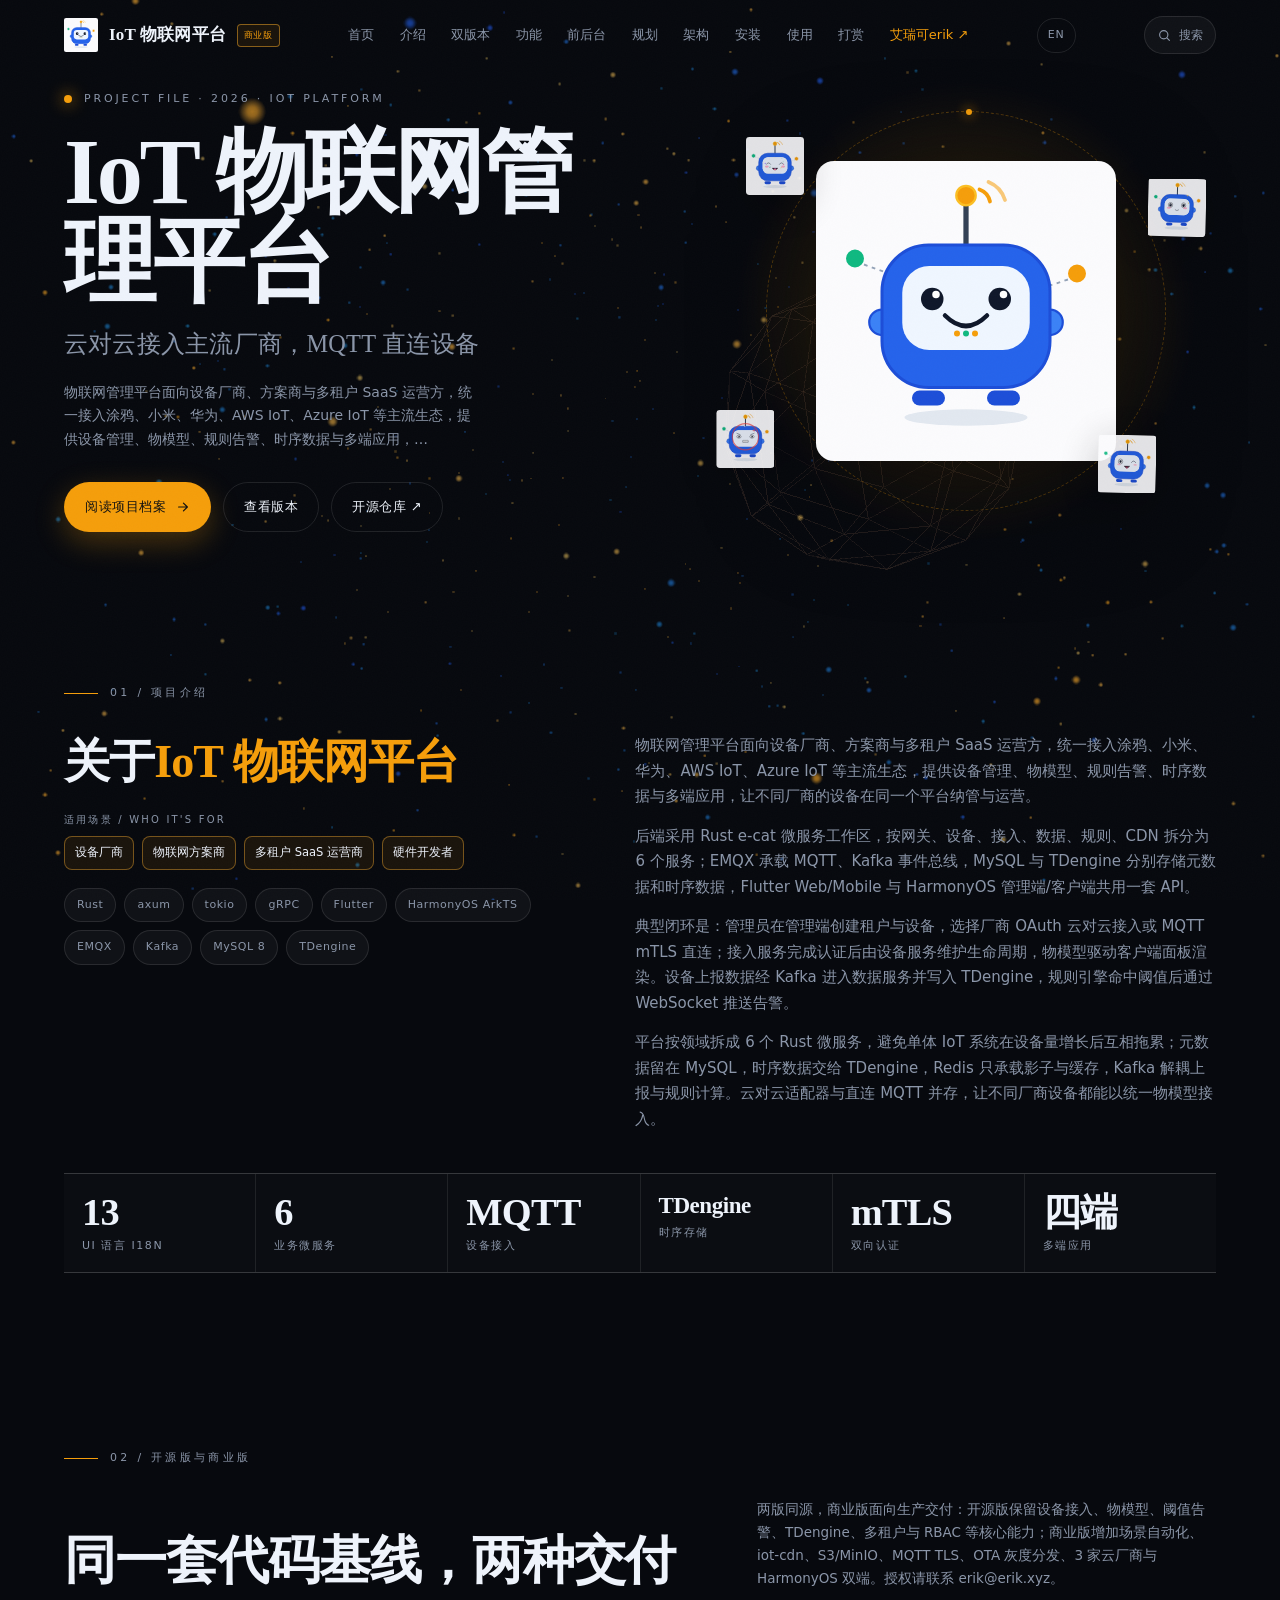
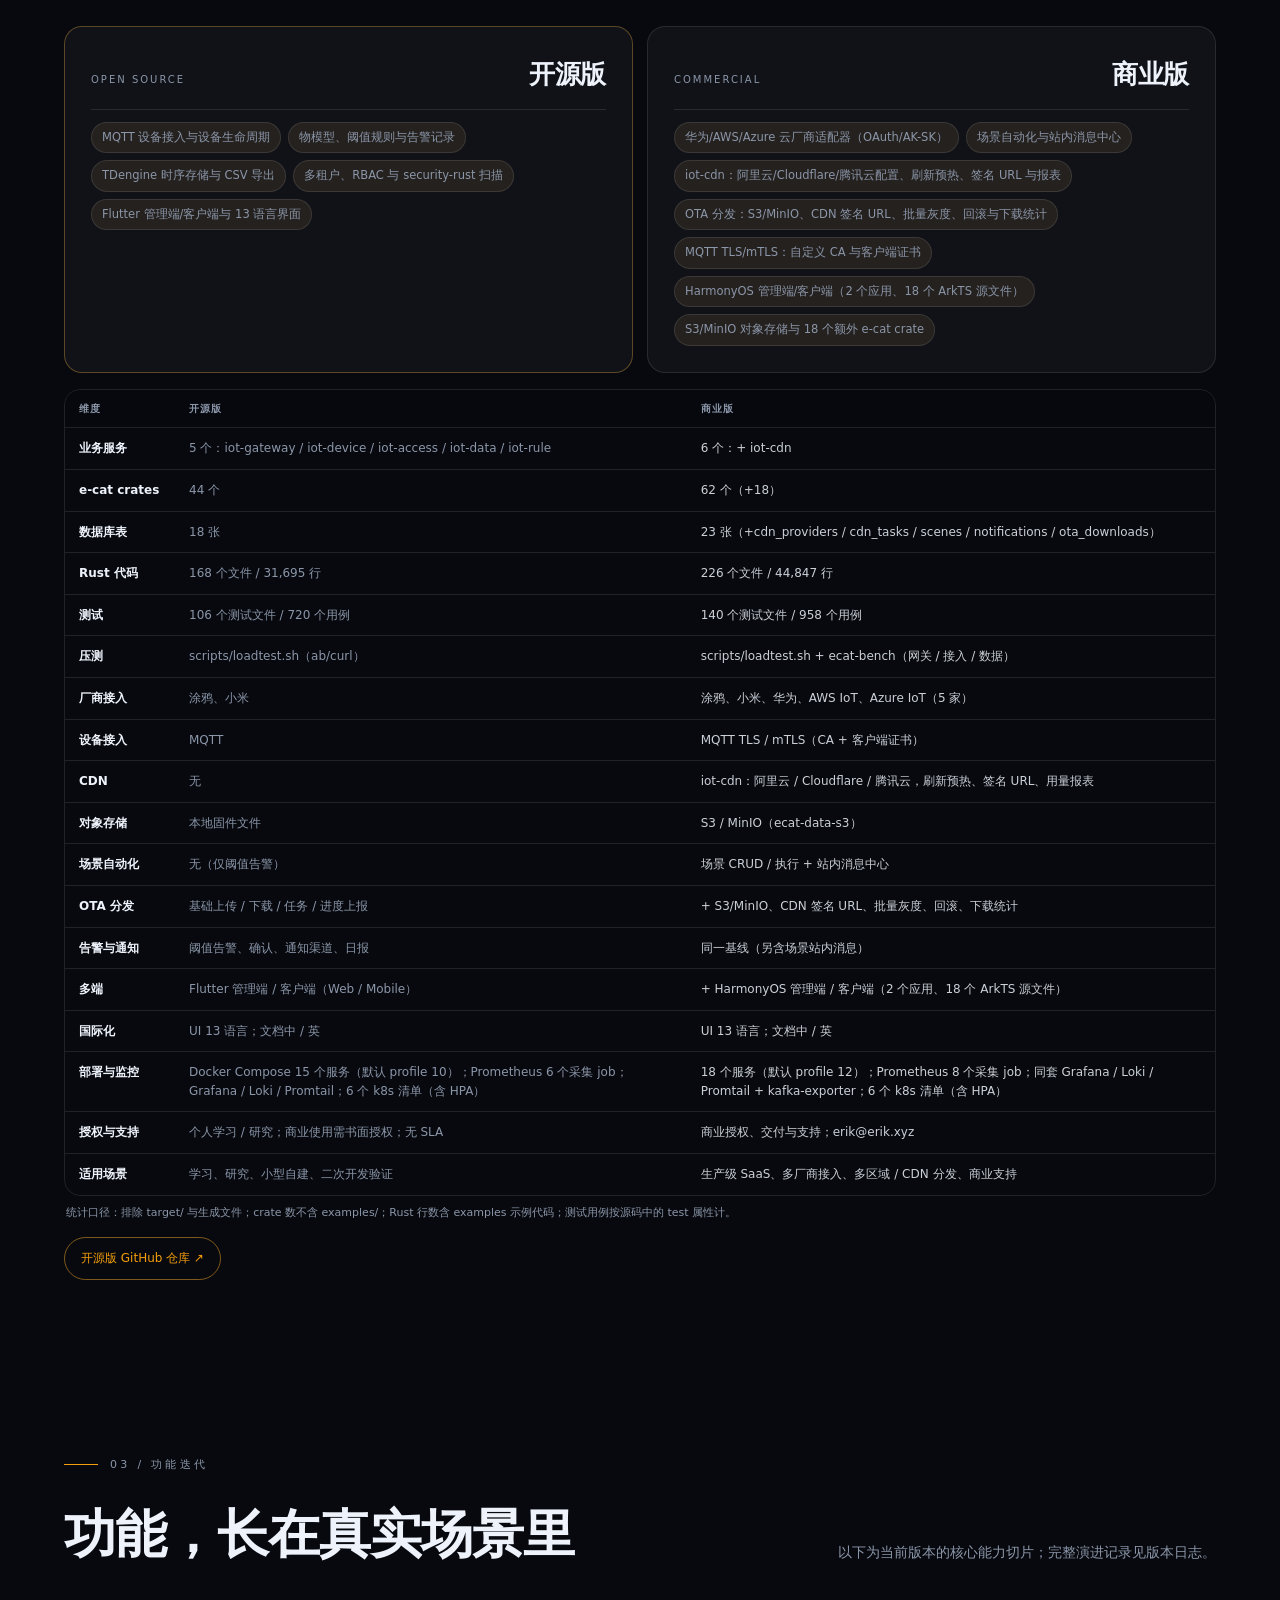
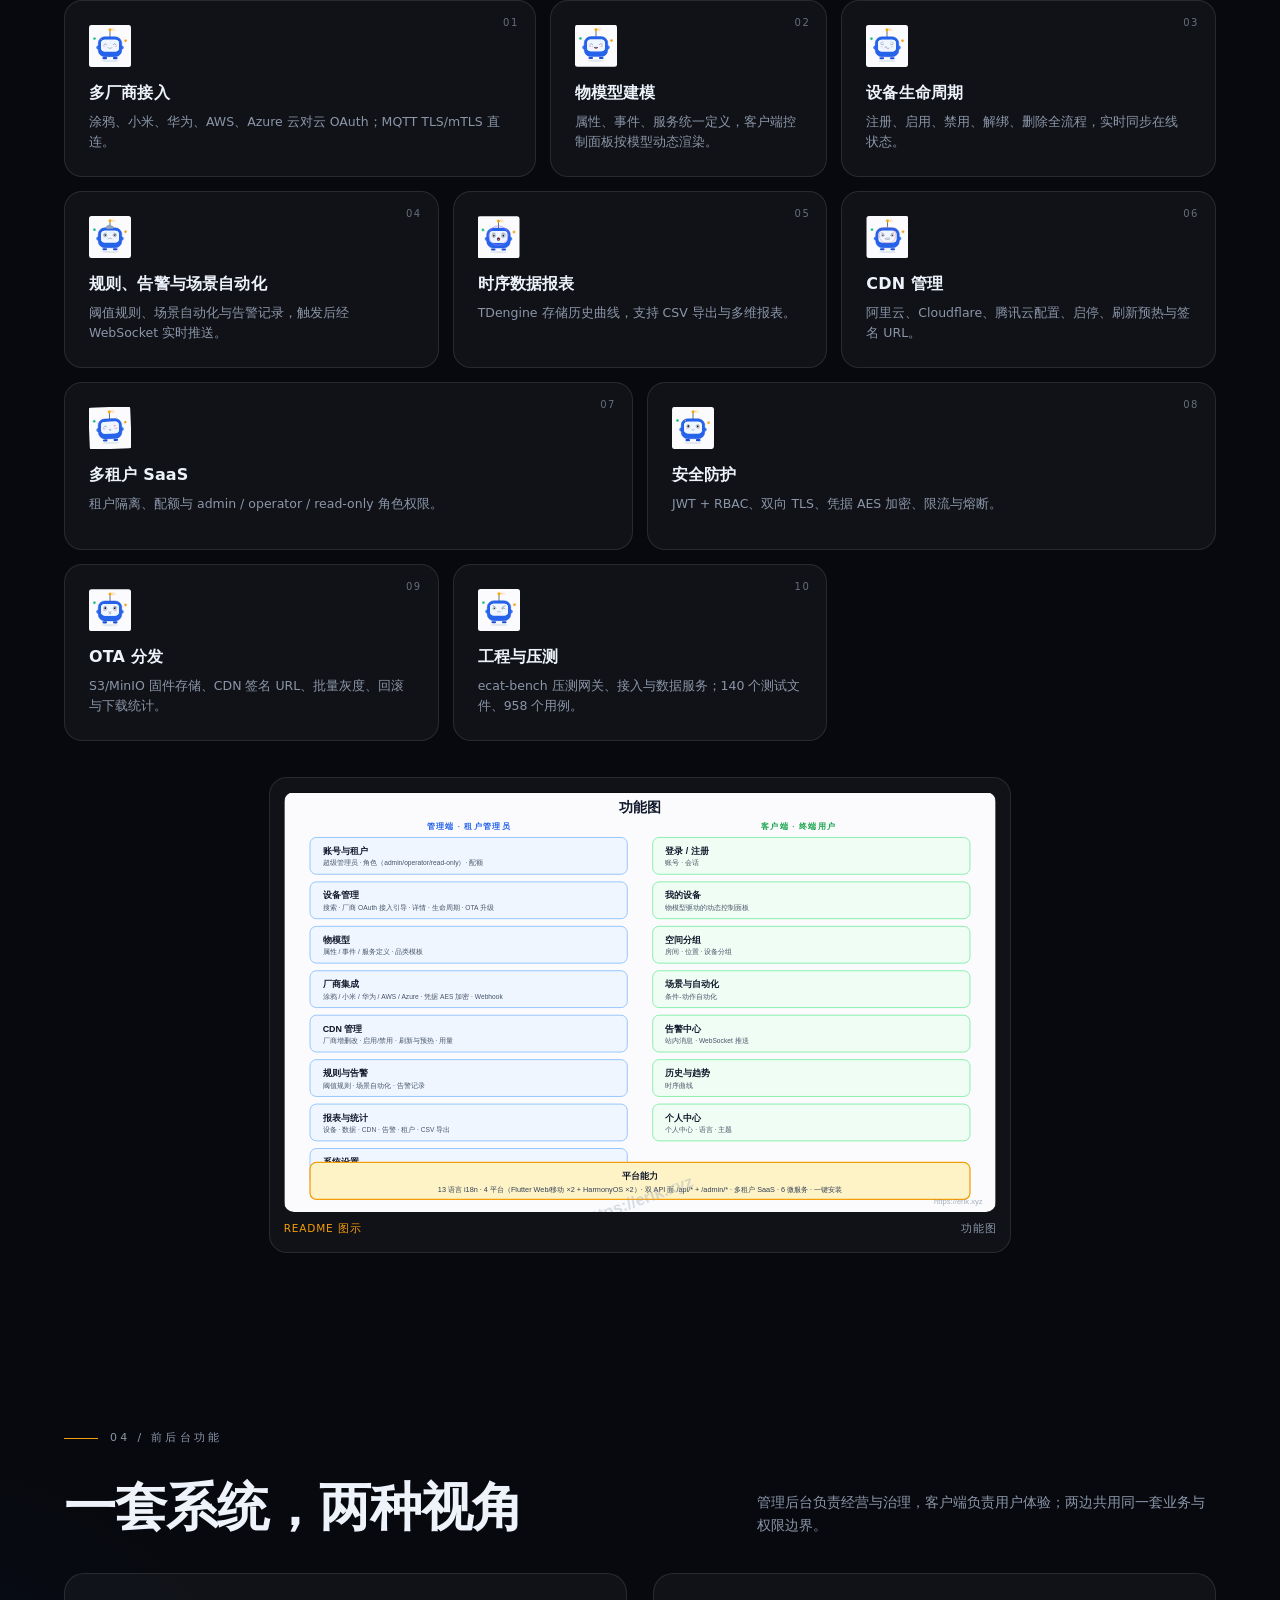
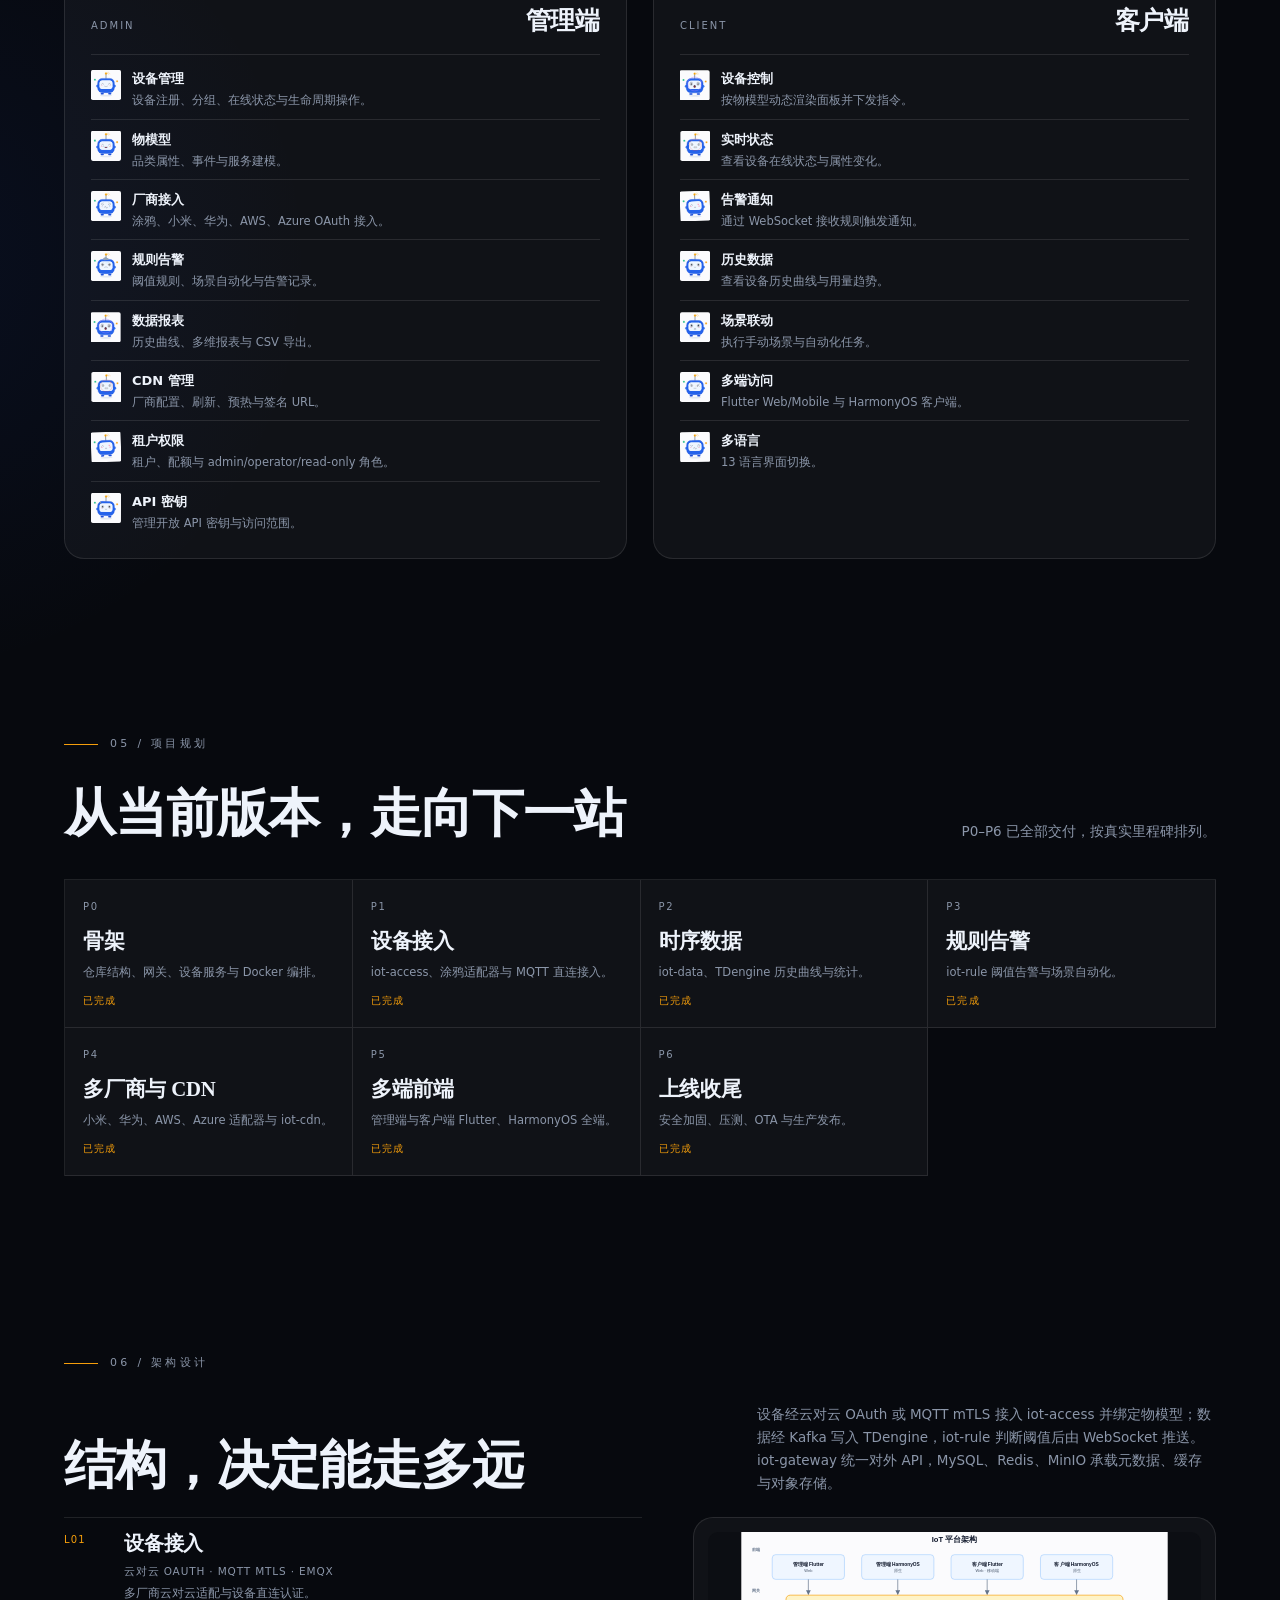
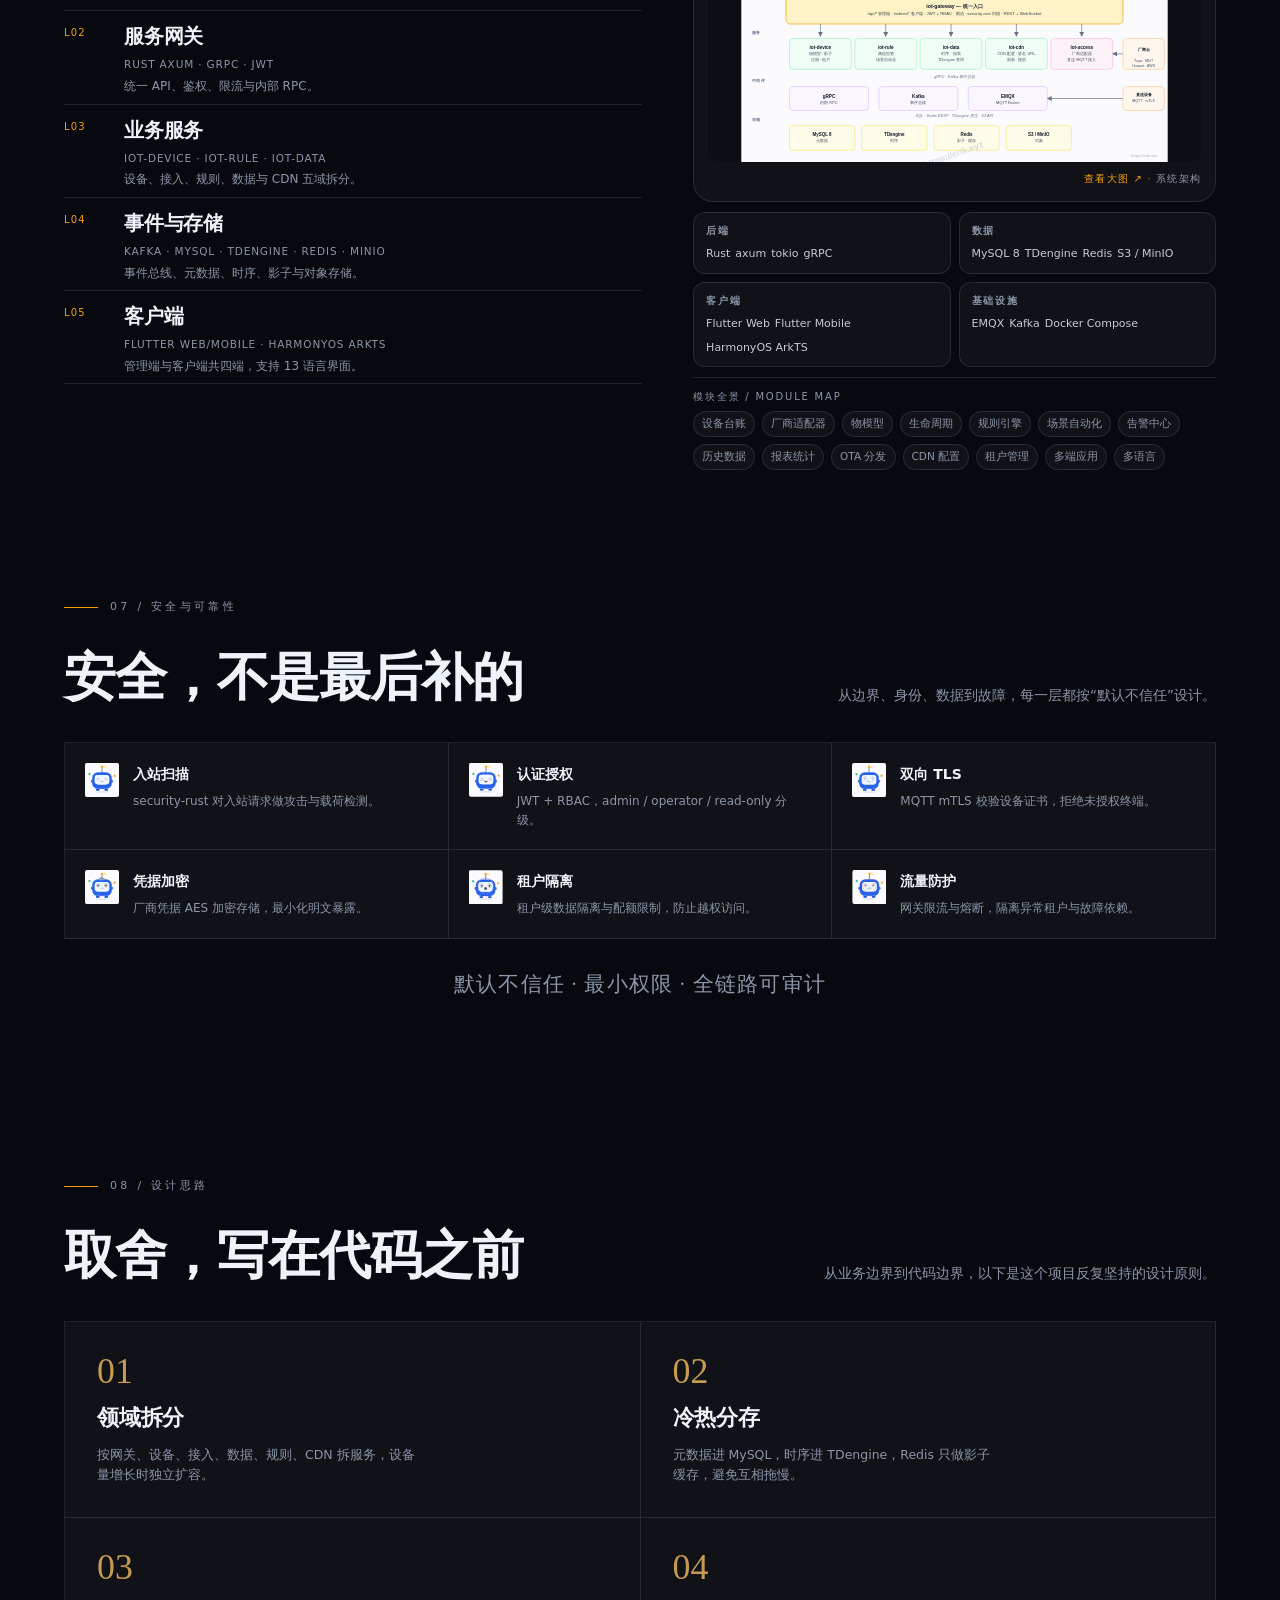
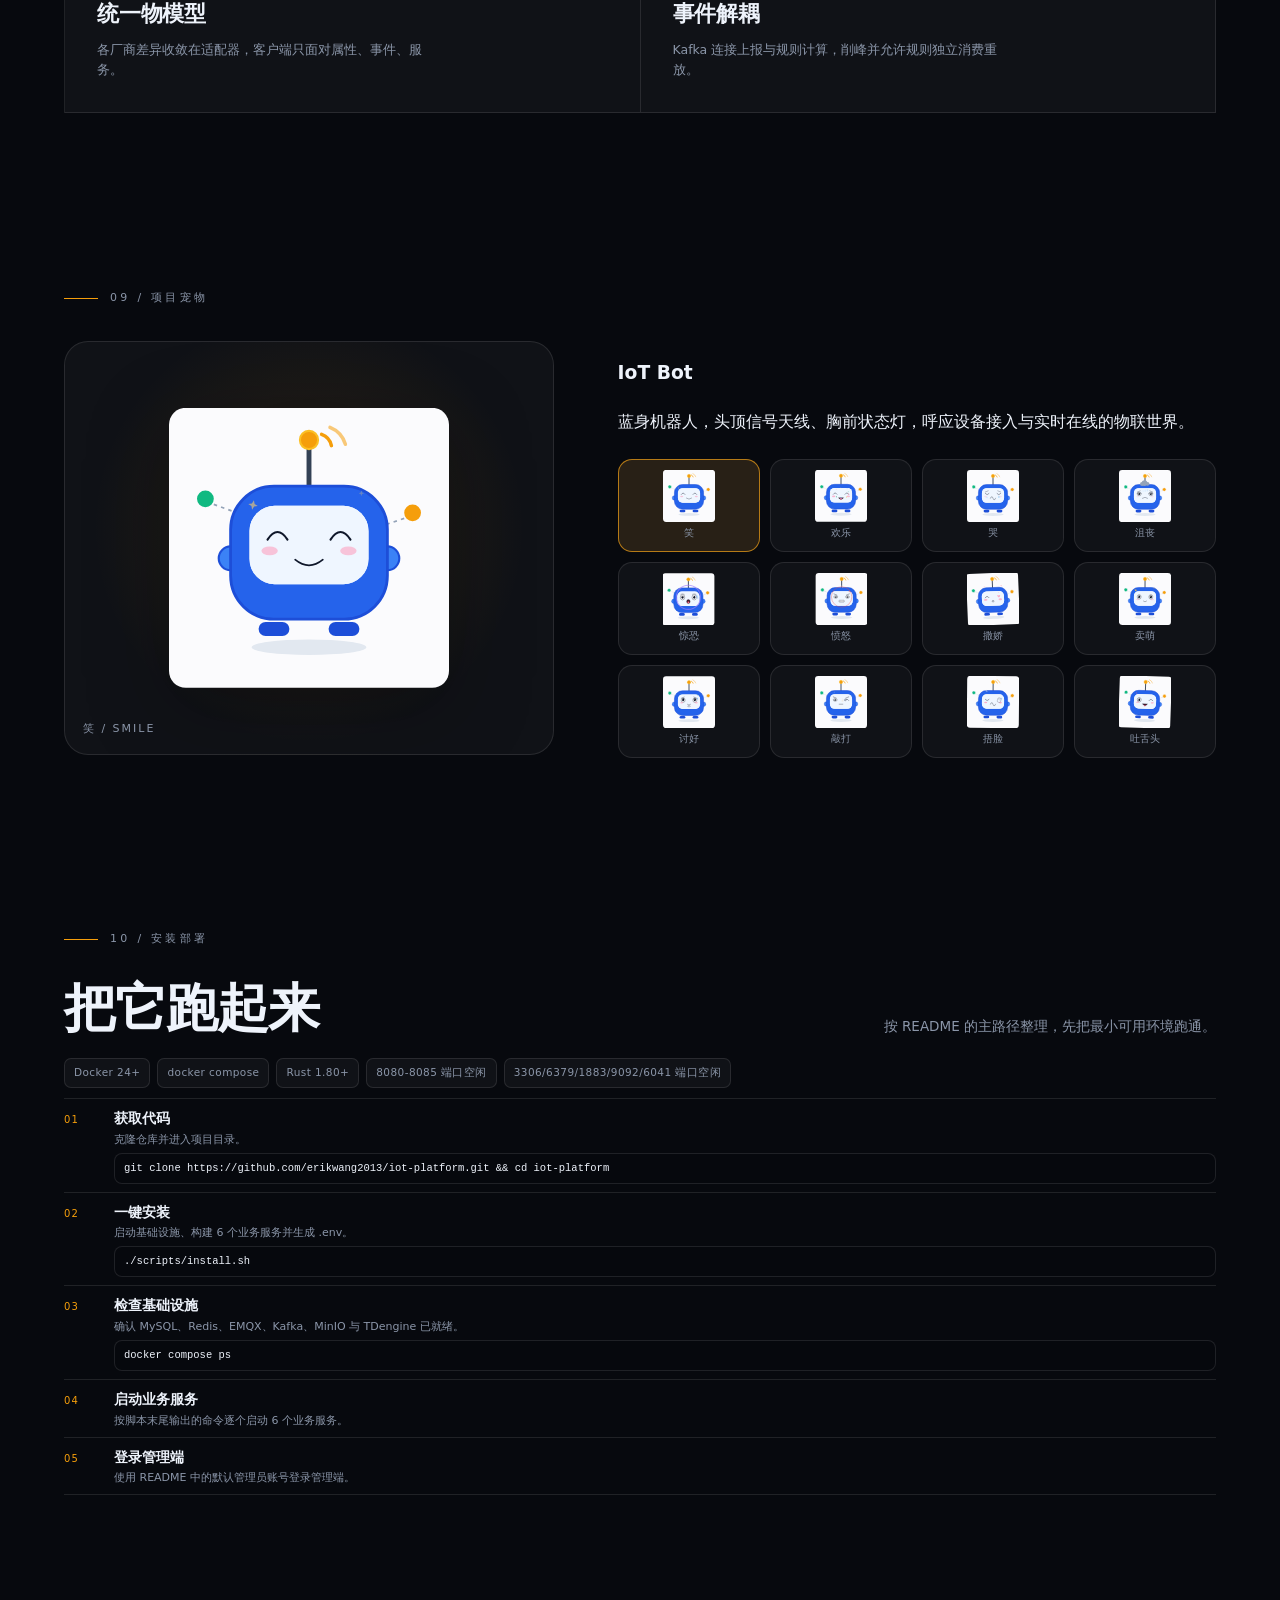
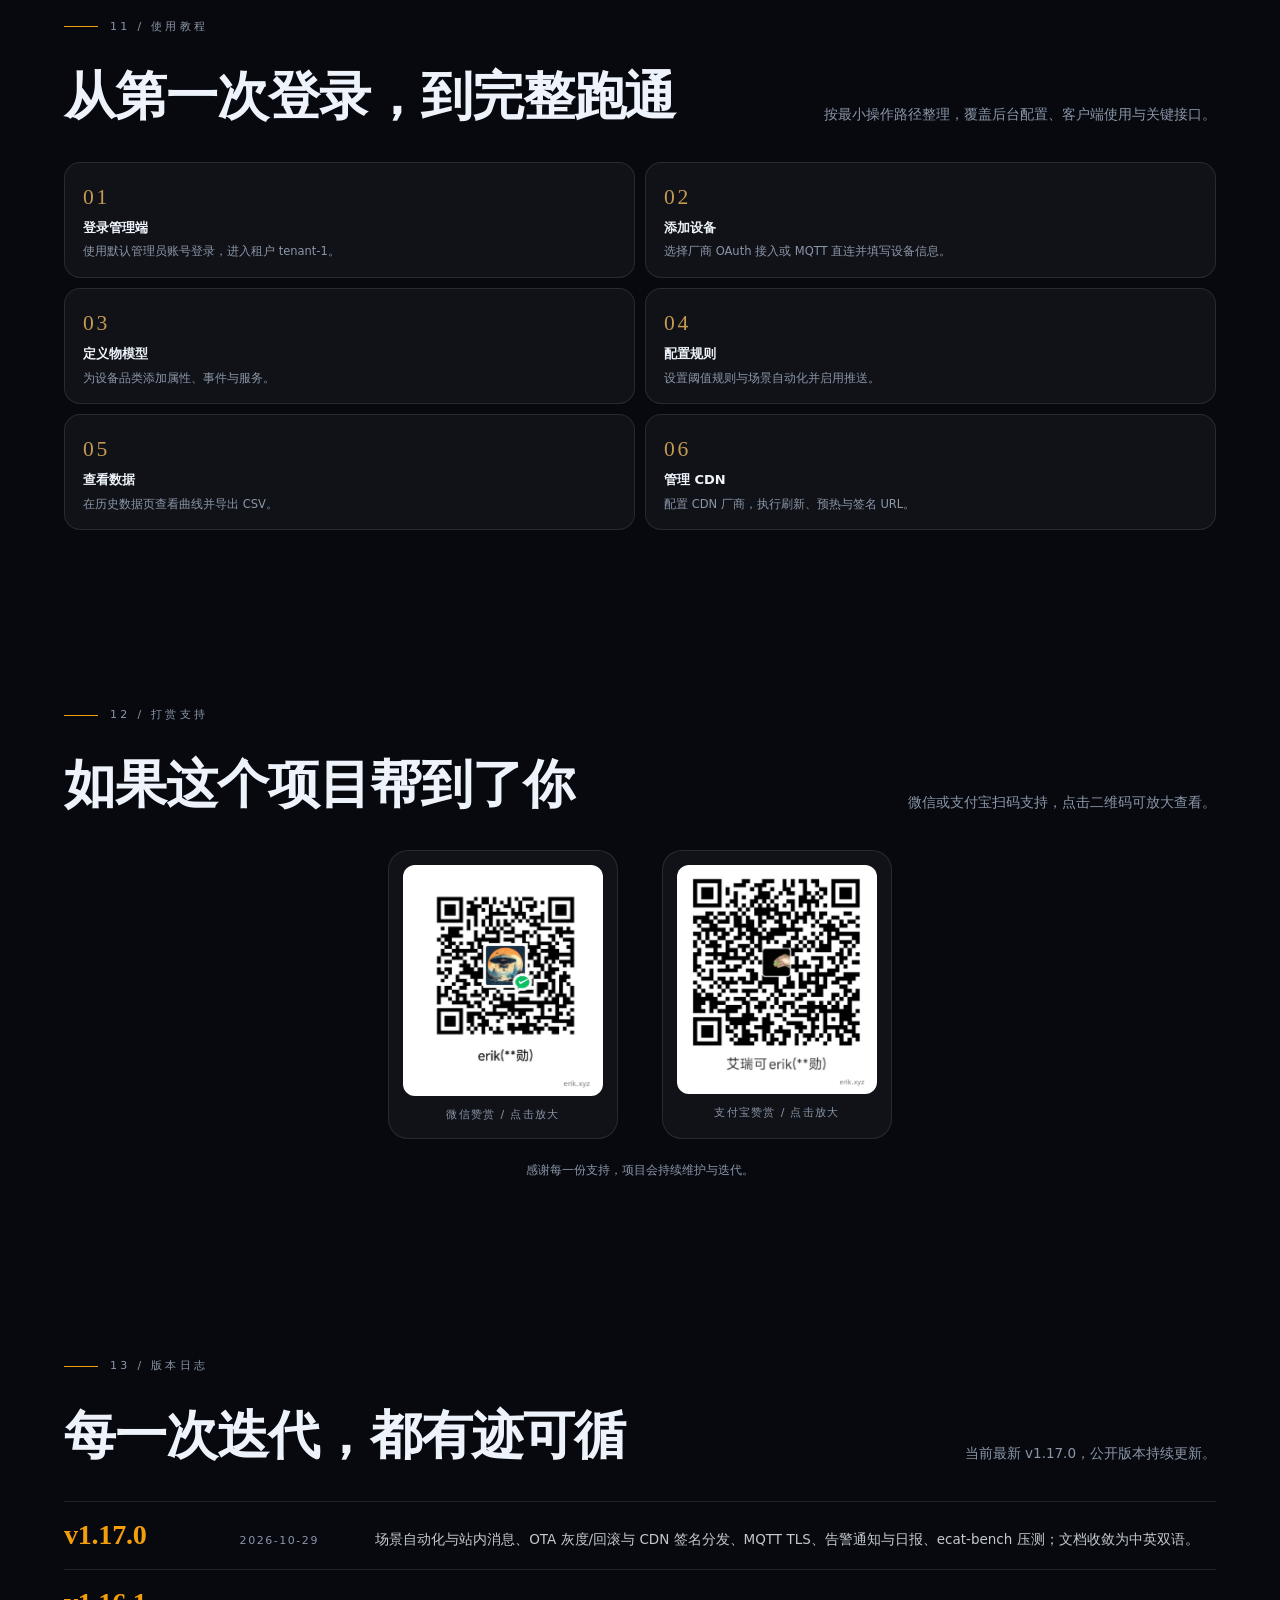
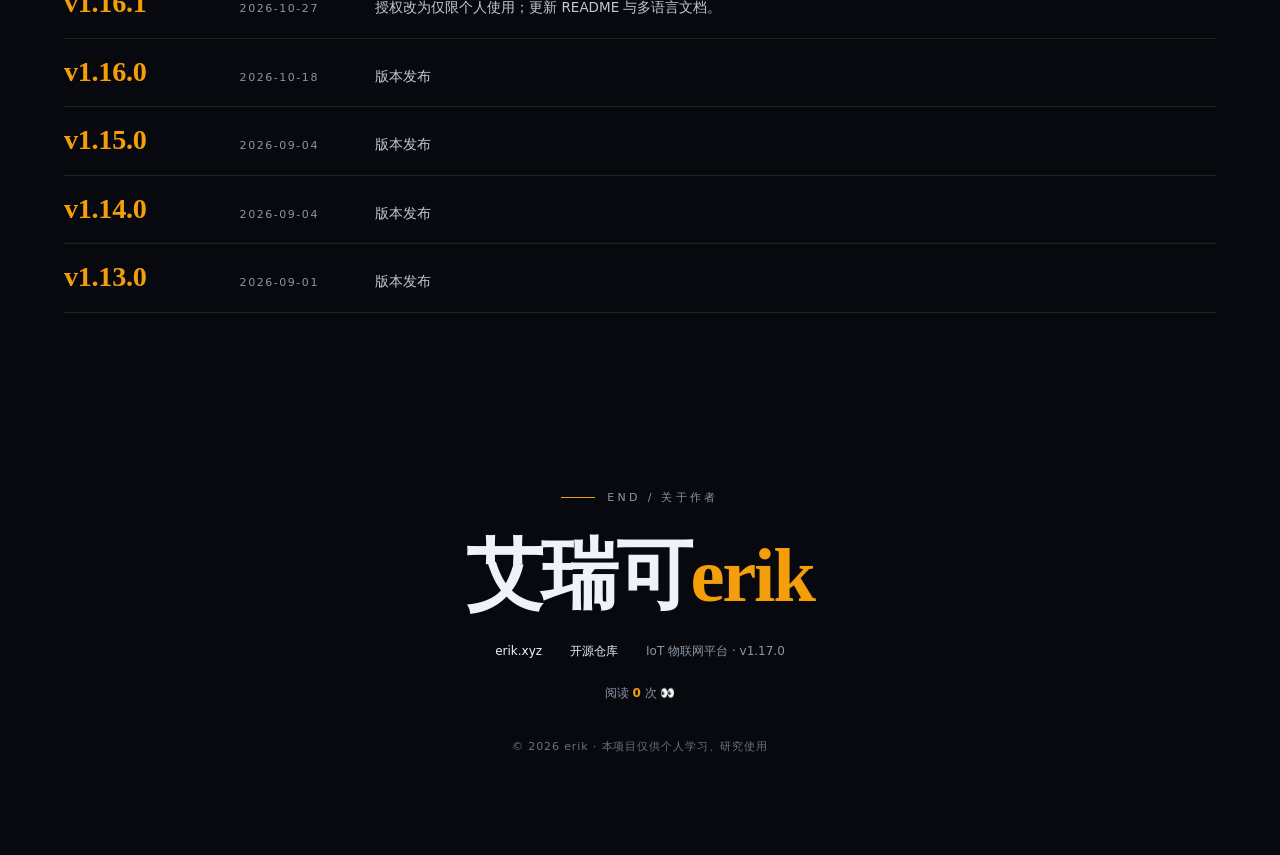
==== commit dd3d987b: "docs: 仅保留中英文文档并更新站点/对比 - 删除 11 个语言 README、11 个 e-cat 文档语言目录、55 张本地化图与翻译脚本 - README/API/部署文档同步场景自动化、O" ====
--- a/site/index.html
+++ b/site/index.html
@@ -83,9 +83,9 @@
           <div class="audience"><span>设备厂商</span><span>物联网方案商</span><span>多租户 SaaS 运营商</span><span>硬件开发者</span></div>
           <div class="chips"><span>Rust</span><span>axum</span><span>tokio</span><span>gRPC</span><span>Flutter</span><span>HarmonyOS ArkTS</span><span>EMQX</span><span>Kafka</span><span>MySQL 8</span><span>TDengine</span></div>
         </div>
-        <div class="intro-body" data-reveal><p>物联网管理平台面向设备厂商、方案商与多租户 SaaS 运营方，统一接入涂鸦、小米、华为、AWS IoT、Azure IoT 等主流生态，提供设备管理、物模型、规则告警、时序数据与多端应用，让不同厂商的设备在同一个平台纳管与运营。</p><p>后端采用 Rust e-cat 微服务工作区，按网关、设备、接入、数据、规则、CDN 拆分为 6 个服务；EMQX 承载 MQTT、Kafka 事件总线，MySQL 与 TDengine 分别存储元数据和时序数据，Flutter Web/Mobile 与 HarmonyOS 四端共用一套 API。</p><p>典型闭环是：管理员在管理端创建租户与设备，选择厂商 OAuth 云对云接入或 MQTT mTLS 直连；接入服务完成认证后由设备服务维护生命周期，物模型驱动客户端面板渲染。设备上报数据经 Kafka 进入数据服务并写入 TDengine，规则引擎命中阈值后通过 WebSocket 推送告警。</p><p>平台按领域拆成 6 个 Rust 微服务，避免单体 IoT 系统在设备量增长后互相拖累；元数据留在 MySQL，时序数据交给 TDengine，Redis 只承载影子与缓存，Kafka 解耦上报与规则计算。云对云适配器与直连 MQTT 并存，让不同厂商设备都能以统一物模型接入。</p></div>
-      </div>
-      <div class="stats" data-reveal><div class="stat"><b>13</b><span>语言 i18n</span></div><div class="stat"><b>6</b><span>业务微服务</span></div><div class="stat"><b>MQTT</b><span>设备接入</span></div><div class="stat stat-text"><b>TDengine</b><span>时序存储</span></div><div class="stat"><b>mTLS</b><span>双向认证</span></div><div class="stat"><b>四端</b><span>多端应用</span></div></div>
+        <div class="intro-body" data-reveal><p>物联网管理平台面向设备厂商、方案商与多租户 SaaS 运营方，统一接入涂鸦、小米、华为、AWS IoT、Azure IoT 等主流生态，提供设备管理、物模型、规则告警、时序数据与多端应用，让不同厂商的设备在同一个平台纳管与运营。</p><p>后端采用 Rust e-cat 微服务工作区，按网关、设备、接入、数据、规则、CDN 拆分为 6 个服务；EMQX 承载 MQTT、Kafka 事件总线，MySQL 与 TDengine 分别存储元数据和时序数据，Flutter Web/Mobile 与 HarmonyOS 管理端/客户端共用一套 API。</p><p>典型闭环是：管理员在管理端创建租户与设备，选择厂商 OAuth 云对云接入或 MQTT mTLS 直连；接入服务完成认证后由设备服务维护生命周期，物模型驱动客户端面板渲染。设备上报数据经 Kafka 进入数据服务并写入 TDengine，规则引擎命中阈值后通过 WebSocket 推送告警。</p><p>平台按领域拆成 6 个 Rust 微服务，避免单体 IoT 系统在设备量增长后互相拖累；元数据留在 MySQL，时序数据交给 TDengine，Redis 只承载影子与缓存，Kafka 解耦上报与规则计算。云对云适配器与直连 MQTT 并存，让不同厂商设备都能以统一物模型接入。</p></div>
+      </div>
+      <div class="stats" data-reveal><div class="stat"><b>13</b><span>UI 语言 i18n</span></div><div class="stat"><b>6</b><span>业务微服务</span></div><div class="stat"><b>MQTT</b><span>设备接入</span></div><div class="stat stat-text"><b>TDengine</b><span>时序存储</span></div><div class="stat"><b>mTLS</b><span>双向认证</span></div><div class="stat"><b>四端</b><span>多端应用</span></div></div>
     </div>
   </section>
 
@@ -94,19 +94,20 @@
       <div class="section-label">02 / 开源版与商业版</div>
       <div class="section-head" data-reveal>
         <h2>同一套代码基线，两种交付</h2>
-        <p>两版同源，商业版面向生产交付：开源版保留设备接入、物模型、规则告警、TDengine、多租户与 RBAC 等核心能力；商业版增加 iot-cdn、S3/MinIO、3 家云厂商与 HarmonyOS 四端，授权请联系 erik@erik.xyz。</p>
+        <p>两版同源，商业版面向生产交付：开源版保留设备接入、物模型、阈值告警、TDengine、多租户与 RBAC 等核心能力；商业版增加场景自动化、iot-cdn、S3/MinIO、MQTT TLS、OTA 灰度分发、3 家云厂商与 HarmonyOS 双端。授权请联系 erik@erik.xyz。</p>
       </div>
       <div class="editions-grid" data-reveal>
         <div class="edition-panel edition-open">
           <div class="edition-head"><span>OPEN SOURCE</span><h3>开源版</h3></div>
-          <ul class="edition-list"><li>MQTT/mTLS 设备接入与设备生命周期</li><li>物模型、规则告警与场景自动化</li><li>TDengine 时序存储与 CSV/Excel 导出</li><li>多租户、RBAC 与 security-rust 扫描</li><li>Flutter 管理端/客户端与 13 语言</li></ul>
+          <ul class="edition-list"><li>MQTT 设备接入与设备生命周期</li><li>物模型、阈值规则与告警记录</li><li>TDengine 时序存储与 CSV 导出</li><li>多租户、RBAC 与 security-rust 扫描</li><li>Flutter 管理端/客户端与 13 语言界面</li></ul>
         </div>
         <div class="edition-panel edition-commercial">
           <div class="edition-head"><span>COMMERCIAL</span><h3>商业版</h3></div>
-          <ul class="edition-list"><li>华为/AWS/Azure 云厂商适配器</li><li>iot-cdn：刷新/预热、签名 URL 与报表</li><li>HarmonyOS 管理端与客户端四端</li><li>S3/MinIO 对象存储编排</li><li>完整 e-cat 框架与 18 个额外 crate</li><li>i18n 演示页与 CDN 管理页</li></ul>
-        </div>
-      </div>
-      <div class="edition-table-wrap" data-reveal><table class="edition-table"><thead><tr><th>维度</th><th>开源版</th><th>商业版</th></tr></thead><tbody><tr><td>业务服务</td><td>5 个：gateway / device / access / rule / data-service</td><td>6 个：增加 iot-cdn</td></tr><tr><td>设备厂商</td><td>涂鸦、小米</td><td>涂鸦、小米、华为、AWS IoT、Azure IoT</td></tr><tr><td>客户端</td><td>Flutter 管理端 + Flutter 客户端</td><td>Flutter + HarmonyOS 原生四端（15 个 ArkTS 文件）</td></tr><tr><td>数据与检索</td><td>18 张表；TDengine 时序、Redis、Kafka/MQTT、本地 OTA 文件</td><td>20 张表（+cdn_providers/cdn_tasks）；额外 S3/MinIO、CDN 缓存及多种可选数据后端</td></tr><tr><td>e-cat 框架</td><td>45 个 crate</td><td>63 个 crate（额外 18 个：9 类数据后端、NATS/RabbitMQ、etcd、GraphQL、WebSocket、CDN、Edge、Bench）</td></tr><tr><td>测试与质量</td><td>106 个测试文件 / 720 个 #[test]；ci.yml + release.yml</td><td>133 个测试文件 / 914 个 #[test]；沿用同一 CI/Release 流程</td></tr><tr><td>部署与运维</td><td>Docker Compose 20 个服务、install.sh、6 个 k8s 清单 + HPA、6 个 Prometheus job</td><td>23 个服务（含 iot-cdn/MinIO 等）、同套 k8s/HPA、7 个 Prometheus job</td></tr><tr><td>授权与商业支持</td><td>仅个人学习/研究；商业使用需书面授权；无 SLA</td><td>商业授权、交付与支持；联系 erik@erik.xyz</td></tr></tbody></table></div>
+          <ul class="edition-list"><li>华为/AWS/Azure 云厂商适配器（OAuth/AK-SK）</li><li>场景自动化与站内消息中心</li><li>iot-cdn：阿里云/Cloudflare/腾讯云配置、刷新预热、签名 URL 与报表</li><li>OTA 分发：S3/MinIO、CDN 签名 URL、批量灰度、回滚与下载统计</li><li>MQTT TLS/mTLS：自定义 CA 与客户端证书</li><li>HarmonyOS 管理端/客户端（2 个应用、18 个 ArkTS 源文件）</li><li>S3/MinIO 对象存储与 18 个额外 e-cat crate</li></ul>
+        </div>
+      </div>
+      <div class="edition-table-wrap" data-reveal><table class="edition-table"><thead><tr><th>维度</th><th>开源版</th><th>商业版</th></tr></thead><tbody><tr><td>业务服务</td><td>5 个：iot-gateway / iot-device / iot-access / iot-data / iot-rule</td><td>6 个：+ iot-cdn</td></tr><tr><td>e-cat crates</td><td>44 个</td><td>62 个（+18）</td></tr><tr><td>数据库表</td><td>18 张</td><td>23 张（+cdn_providers / cdn_tasks / scenes / notifications / ota_downloads）</td></tr><tr><td>Rust 代码</td><td>168 个文件 / 31,695 行</td><td>226 个文件 / 44,847 行</td></tr><tr><td>测试</td><td>106 个测试文件 / 720 个用例</td><td>140 个测试文件 / 958 个用例</td></tr><tr><td>压测</td><td>scripts/loadtest.sh（ab/curl）</td><td>scripts/loadtest.sh + ecat-bench（网关 / 接入 / 数据）</td></tr><tr><td>厂商接入</td><td>涂鸦、小米</td><td>涂鸦、小米、华为、AWS IoT、Azure IoT（5 家）</td></tr><tr><td>设备接入</td><td>MQTT</td><td>MQTT TLS / mTLS（CA + 客户端证书）</td></tr><tr><td>CDN</td><td>无</td><td>iot-cdn：阿里云 / Cloudflare / 腾讯云，刷新预热、签名 URL、用量报表</td></tr><tr><td>对象存储</td><td>本地固件文件</td><td>S3 / MinIO（ecat-data-s3）</td></tr><tr><td>场景自动化</td><td>无（仅阈值告警）</td><td>场景 CRUD / 执行 + 站内消息中心</td></tr><tr><td>OTA 分发</td><td>基础上传 / 下载 / 任务 / 进度上报</td><td>+ S3/MinIO、CDN 签名 URL、批量灰度、回滚、下载统计</td></tr><tr><td>告警与通知</td><td>阈值告警、确认、通知渠道、日报</td><td>同一基线（另含场景站内消息）</td></tr><tr><td>多端</td><td>Flutter 管理端 / 客户端（Web / Mobile）</td><td>+ HarmonyOS 管理端 / 客户端（2 个应用、18 个 ArkTS 源文件）</td></tr><tr><td>国际化</td><td>UI 13 语言；文档中 / 英</td><td>UI 13 语言；文档中 / 英</td></tr><tr><td>部署与监控</td><td>Docker Compose 15 个服务（默认 profile 10）；Prometheus 6 个采集 job；Grafana / Loki / Promtail；6 个 k8s 清单（含 HPA）</td><td>18 个服务（默认 profile 12）；Prometheus 8 个采集 job；同套 Grafana / Loki / Promtail + kafka-exporter；6 个 k8s 清单（含 HPA）</td></tr><tr><td>授权与支持</td><td>个人学习 / 研究；商业使用需书面授权；无 SLA</td><td>商业授权、交付与支持；erik@erik.xyz</td></tr><tr><td>适用场景</td><td>学习、研究、小型自建、二次开发验证</td><td>生产级 SaaS、多厂商接入、多区域 / CDN 分发、商业支持</td></tr></tbody></table></div>
+      <p class="edition-note">统计口径：排除 target/ 与生成文件；crate 数不含 examples/；Rust 行数含 examples 示例代码；测试用例按源码中的 test 属性计。</p>
       <a class="edition-repo" href="https://github.com/erikwang2013/iot-platform" target="_blank" rel="noopener">开源版 GitHub 仓库 ↗</a>
     </div>
   </section>
@@ -118,7 +119,7 @@
         <h2>功能，长在真实场景里</h2>
         <p>以下为当前版本的核心能力切片；完整演进记录见版本日志。</p>
       </div>
-      <div class="features"><article class="feature" data-reveal style="transition-delay:0ms"><span class="idx">01</span><img src="assets/pet/expressions/smile.svg" alt="笑" width="42" height="42" loading="lazy"><b>多厂商接入</b><p>涂鸦、小米、华为、AWS、Azure 云对云 OAuth 与 MQTT mTLS 直连。</p></article><article class="feature" data-reveal style="transition-delay:35ms"><span class="idx">02</span><img src="assets/pet/expressions/joy.svg" alt="欢乐" width="42" height="42" loading="lazy"><b>物模型建模</b><p>属性、事件、服务统一定义，客户端控制面板按模型动态渲染。</p></article><article class="feature" data-reveal style="transition-delay:70ms"><span class="idx">03</span><img src="assets/pet/expressions/cry.svg" alt="哭" width="42" height="42" loading="lazy"><b>设备生命周期</b><p>注册、启用、禁用、解绑、删除全流程，实时同步在线状态。</p></article><article class="feature" data-reveal style="transition-delay:105ms"><span class="idx">04</span><img src="assets/pet/expressions/depressed.svg" alt="沮丧" width="42" height="42" loading="lazy"><b>规则与告警</b><p>阈值规则与场景自动化，触发后经 WebSocket 实时推送。</p></article><article class="feature" data-reveal style="transition-delay:140ms"><span class="idx">05</span><img src="assets/pet/expressions/terrified.svg" alt="惊恐" width="42" height="42" loading="lazy"><b>时序数据报表</b><p>TDengine 存储历史曲线，支持 CSV / Excel 导出与多维报表。</p></article><article class="feature" data-reveal style="transition-delay:175ms"><span class="idx">06</span><img src="assets/pet/expressions/angry.svg" alt="愤怒" width="42" height="42" loading="lazy"><b>CDN 管理</b><p>多厂商配置、启停、刷新预热与签名 URL 下发。</p></article><article class="feature" data-reveal style="transition-delay:210ms"><span class="idx">07</span><img src="assets/pet/expressions/coquettish.svg" alt="撒娇" width="42" height="42" loading="lazy"><b>多租户 SaaS</b><p>租户隔离、配额与 admin / operator / read-only 角色权限。</p></article><article class="feature" data-reveal style="transition-delay:245ms"><span class="idx">08</span><img src="assets/pet/expressions/cute.svg" alt="卖萌" width="42" height="42" loading="lazy"><b>安全防护</b><p>JWT + RBAC、双向 TLS、凭据 AES 加密、限流与熔断。</p></article></div>
+      <div class="features"><article class="feature" data-reveal style="transition-delay:0ms"><span class="idx">01</span><img src="assets/pet/expressions/smile.svg" alt="笑" width="42" height="42" loading="lazy"><b>多厂商接入</b><p>涂鸦、小米、华为、AWS、Azure 云对云 OAuth；MQTT TLS/mTLS 直连。</p></article><article class="feature" data-reveal style="transition-delay:35ms"><span class="idx">02</span><img src="assets/pet/expressions/joy.svg" alt="欢乐" width="42" height="42" loading="lazy"><b>物模型建模</b><p>属性、事件、服务统一定义，客户端控制面板按模型动态渲染。</p></article><article class="feature" data-reveal style="transition-delay:70ms"><span class="idx">03</span><img src="assets/pet/expressions/cry.svg" alt="哭" width="42" height="42" loading="lazy"><b>设备生命周期</b><p>注册、启用、禁用、解绑、删除全流程，实时同步在线状态。</p></article><article class="feature" data-reveal style="transition-delay:105ms"><span class="idx">04</span><img src="assets/pet/expressions/depressed.svg" alt="沮丧" width="42" height="42" loading="lazy"><b>规则、告警与场景自动化</b><p>阈值规则、场景自动化与告警记录，触发后经 WebSocket 实时推送。</p></article><article class="feature" data-reveal style="transition-delay:140ms"><span class="idx">05</span><img src="assets/pet/expressions/terrified.svg" alt="惊恐" width="42" height="42" loading="lazy"><b>时序数据报表</b><p>TDengine 存储历史曲线，支持 CSV 导出与多维报表。</p></article><article class="feature" data-reveal style="transition-delay:175ms"><span class="idx">06</span><img src="assets/pet/expressions/angry.svg" alt="愤怒" width="42" height="42" loading="lazy"><b>CDN 管理</b><p>阿里云、Cloudflare、腾讯云配置、启停、刷新预热与签名 URL。</p></article><article class="feature" data-reveal style="transition-delay:210ms"><span class="idx">07</span><img src="assets/pet/expressions/coquettish.svg" alt="撒娇" width="42" height="42" loading="lazy"><b>多租户 SaaS</b><p>租户隔离、配额与 admin / operator / read-only 角色权限。</p></article><article class="feature" data-reveal style="transition-delay:245ms"><span class="idx">08</span><img src="assets/pet/expressions/cute.svg" alt="卖萌" width="42" height="42" loading="lazy"><b>安全防护</b><p>JWT + RBAC、双向 TLS、凭据 AES 加密、限流与熔断。</p></article><article class="feature" data-reveal style="transition-delay:280ms"><span class="idx">09</span><img src="assets/pet/expressions/pleasing.svg" alt="讨好" width="42" height="42" loading="lazy"><b>OTA 分发</b><p>S3/MinIO 固件存储、CDN 签名 URL、批量灰度、回滚与下载统计。</p></article><article class="feature" data-reveal style="transition-delay:315ms"><span class="idx">10</span><img src="assets/pet/expressions/knocking.svg" alt="敲打" width="42" height="42" loading="lazy"><b>工程与压测</b><p>ecat-bench 压测网关、接入与数据服务；140 个测试文件、958 个用例。</p></article></div>
       <p class="features-note">← 左右滑动查看 →</p>
       <figure class="content-figure" data-reveal><img src="assets/img/readme-feature.svg" width="1120" height="660" alt="功能图" loading="lazy"><figcaption><span>README 图示</span>功能图</figcaption></figure>
     </div>
@@ -131,7 +132,7 @@
         <h2>一套系统，两种视角</h2>
         <p>管理后台负责经营与治理，客户端负责用户体验；两边共用同一套业务与权限边界。</p>
       </div>
-      <div class="sides-grid" data-reveal><article class="side-panel"><div class="side-head"><span>ADMIN</span><h3>管理端</h3></div><ul class="side-list"><li><img src="assets/pet/expressions/smile.svg" alt="" width="30" height="30" loading="lazy"><div><b>设备管理</b><p>设备注册、分组、在线状态与生命周期操作。</p></div></li><li><img src="assets/pet/expressions/joy.svg" alt="" width="30" height="30" loading="lazy"><div><b>物模型</b><p>品类属性、事件与服务建模。</p></div></li><li><img src="assets/pet/expressions/cry.svg" alt="" width="30" height="30" loading="lazy"><div><b>厂商接入</b><p>涂鸦、小米、华为、AWS、Azure OAuth 接入。</p></div></li><li><img src="assets/pet/expressions/depressed.svg" alt="" width="30" height="30" loading="lazy"><div><b>规则告警</b><p>阈值规则、场景自动化与告警记录。</p></div></li><li><img src="assets/pet/expressions/terrified.svg" alt="" width="30" height="30" loading="lazy"><div><b>数据报表</b><p>历史曲线、多维报表与 CSV/Excel 导出。</p></div></li><li><img src="assets/pet/expressions/angry.svg" alt="" width="30" height="30" loading="lazy"><div><b>CDN 管理</b><p>厂商配置、刷新、预热与签名 URL。</p></div></li><li><img src="assets/pet/expressions/coquettish.svg" alt="" width="30" height="30" loading="lazy"><div><b>租户权限</b><p>租户、配额与 admin/operator/read-only 角色。</p></div></li><li><img src="assets/pet/expressions/cute.svg" alt="" width="30" height="30" loading="lazy"><div><b>API 密钥</b><p>管理开放 API 密钥与访问范围。</p></div></li></ul></article><article class="side-panel"><div class="side-head"><span>CLIENT</span><h3>客户端</h3></div><ul class="side-list"><li><img src="assets/pet/expressions/terrified.svg" alt="" width="30" height="30" loading="lazy"><div><b>设备控制</b><p>按物模型动态渲染面板并下发指令。</p></div></li><li><img src="assets/pet/expressions/angry.svg" alt="" width="30" height="30" loading="lazy"><div><b>实时状态</b><p>查看设备在线状态与属性变化。</p></div></li><li><img src="assets/pet/expressions/coquettish.svg" alt="" width="30" height="30" loading="lazy"><div><b>告警通知</b><p>通过 WebSocket 接收规则触发通知。</p></div></li><li><img src="assets/pet/expressions/cute.svg" alt="" width="30" height="30" loading="lazy"><div><b>历史数据</b><p>查看设备历史曲线与用量趋势。</p></div></li><li><img src="assets/pet/expressions/pleasing.svg" alt="" width="30" height="30" loading="lazy"><div><b>场景联动</b><p>执行手动场景与自动化任务。</p></div></li><li><img src="assets/pet/expressions/knocking.svg" alt="" width="30" height="30" loading="lazy"><div><b>多端访问</b><p>Flutter Web/Mobile 与 HarmonyOS 客户端。</p></div></li><li><img src="assets/pet/expressions/facepalm.svg" alt="" width="30" height="30" loading="lazy"><div><b>多语言</b><p>13 语言界面切换。</p></div></li></ul></article></div>
+      <div class="sides-grid" data-reveal><article class="side-panel"><div class="side-head"><span>ADMIN</span><h3>管理端</h3></div><ul class="side-list"><li><img src="assets/pet/expressions/smile.svg" alt="" width="30" height="30" loading="lazy"><div><b>设备管理</b><p>设备注册、分组、在线状态与生命周期操作。</p></div></li><li><img src="assets/pet/expressions/joy.svg" alt="" width="30" height="30" loading="lazy"><div><b>物模型</b><p>品类属性、事件与服务建模。</p></div></li><li><img src="assets/pet/expressions/cry.svg" alt="" width="30" height="30" loading="lazy"><div><b>厂商接入</b><p>涂鸦、小米、华为、AWS、Azure OAuth 接入。</p></div></li><li><img src="assets/pet/expressions/depressed.svg" alt="" width="30" height="30" loading="lazy"><div><b>规则告警</b><p>阈值规则、场景自动化与告警记录。</p></div></li><li><img src="assets/pet/expressions/terrified.svg" alt="" width="30" height="30" loading="lazy"><div><b>数据报表</b><p>历史曲线、多维报表与 CSV 导出。</p></div></li><li><img src="assets/pet/expressions/angry.svg" alt="" width="30" height="30" loading="lazy"><div><b>CDN 管理</b><p>厂商配置、刷新、预热与签名 URL。</p></div></li><li><img src="assets/pet/expressions/coquettish.svg" alt="" width="30" height="30" loading="lazy"><div><b>租户权限</b><p>租户、配额与 admin/operator/read-only 角色。</p></div></li><li><img src="assets/pet/expressions/cute.svg" alt="" width="30" height="30" loading="lazy"><div><b>API 密钥</b><p>管理开放 API 密钥与访问范围。</p></div></li></ul></article><article class="side-panel"><div class="side-head"><span>CLIENT</span><h3>客户端</h3></div><ul class="side-list"><li><img src="assets/pet/expressions/terrified.svg" alt="" width="30" height="30" loading="lazy"><div><b>设备控制</b><p>按物模型动态渲染面板并下发指令。</p></div></li><li><img src="assets/pet/expressions/angry.svg" alt="" width="30" height="30" loading="lazy"><div><b>实时状态</b><p>查看设备在线状态与属性变化。</p></div></li><li><img src="assets/pet/expressions/coquettish.svg" alt="" width="30" height="30" loading="lazy"><div><b>告警通知</b><p>通过 WebSocket 接收规则触发通知。</p></div></li><li><img src="assets/pet/expressions/cute.svg" alt="" width="30" height="30" loading="lazy"><div><b>历史数据</b><p>查看设备历史曲线与用量趋势。</p></div></li><li><img src="assets/pet/expressions/pleasing.svg" alt="" width="30" height="30" loading="lazy"><div><b>场景联动</b><p>执行手动场景与自动化任务。</p></div></li><li><img src="assets/pet/expressions/knocking.svg" alt="" width="30" height="30" loading="lazy"><div><b>多端访问</b><p>Flutter Web/Mobile 与 HarmonyOS 客户端。</p></div></li><li><img src="assets/pet/expressions/facepalm.svg" alt="" width="30" height="30" loading="lazy"><div><b>多语言</b><p>13 语言界面切换。</p></div></li></ul></article></div>
     </div>
   </section>
 
@@ -140,9 +141,9 @@
       <div class="section-label">05 / 项目规划</div>
       <div class="section-head" data-reveal>
         <h2>从当前版本，走向下一站</h2>
-        <p>已交付、进行中与下一步，按真实里程碑排列。</p>
-      </div>
-      <div class="roadmap-grid" style="--roadmap-cols:4" data-reveal><article class="roadmap-card status-done"><span class="roadmap-phase">P0</span><h3>骨架</h3><p>仓库结构、网关、设备服务与 Docker 编排。</p><span class="roadmap-status">已完成</span></article><article class="roadmap-card status-done"><span class="roadmap-phase">P1</span><h3>设备接入</h3><p>iot-access、涂鸦适配器与 MQTT 直连接入。</p><span class="roadmap-status">已完成</span></article><article class="roadmap-card status-done"><span class="roadmap-phase">P2</span><h3>时序数据</h3><p>iot-data、TDengine 历史曲线与统计。</p><span class="roadmap-status">已完成</span></article><article class="roadmap-card status-done"><span class="roadmap-phase">P3</span><h3>规则告警</h3><p>iot-rule 阈值告警与场景自动化。</p><span class="roadmap-status">已完成</span></article><article class="roadmap-card status-done"><span class="roadmap-phase">P4</span><h3>多厂商与 CDN</h3><p>小米、华为、AWS、Azure 适配器与 iot-cdn。</p><span class="roadmap-status">已完成</span></article><article class="roadmap-card status-done"><span class="roadmap-phase">P5</span><h3>多端前端</h3><p>管理端与客户端 Flutter、HarmonyOS 全端。</p><span class="roadmap-status">已完成</span></article><article class="roadmap-card status-doing"><span class="roadmap-phase">P6</span><h3>上线收尾</h3><p>安全加固、压测、OTA 与生产发布。</p><span class="roadmap-status">进行中</span></article></div>
+        <p>P0–P6 已全部交付，按真实里程碑排列。</p>
+      </div>
+      <div class="roadmap-grid" style="--roadmap-cols:4" data-reveal><article class="roadmap-card status-done"><span class="roadmap-phase">P0</span><h3>骨架</h3><p>仓库结构、网关、设备服务与 Docker 编排。</p><span class="roadmap-status">已完成</span></article><article class="roadmap-card status-done"><span class="roadmap-phase">P1</span><h3>设备接入</h3><p>iot-access、涂鸦适配器与 MQTT 直连接入。</p><span class="roadmap-status">已完成</span></article><article class="roadmap-card status-done"><span class="roadmap-phase">P2</span><h3>时序数据</h3><p>iot-data、TDengine 历史曲线与统计。</p><span class="roadmap-status">已完成</span></article><article class="roadmap-card status-done"><span class="roadmap-phase">P3</span><h3>规则告警</h3><p>iot-rule 阈值告警与场景自动化。</p><span class="roadmap-status">已完成</span></article><article class="roadmap-card status-done"><span class="roadmap-phase">P4</span><h3>多厂商与 CDN</h3><p>小米、华为、AWS、Azure 适配器与 iot-cdn。</p><span class="roadmap-status">已完成</span></article><article class="roadmap-card status-done"><span class="roadmap-phase">P5</span><h3>多端前端</h3><p>管理端与客户端 Flutter、HarmonyOS 全端。</p><span class="roadmap-status">已完成</span></article><article class="roadmap-card status-done"><span class="roadmap-phase">P6</span><h3>上线收尾</h3><p>安全加固、压测、OTA 与生产发布。</p><span class="roadmap-status">已完成</span></article></div>
     </div>
   </section>
 
@@ -160,7 +161,7 @@
           <div class="tech-groups"><div class="tech-group"><b>后端</b><div><span>Rust</span><span>axum</span><span>tokio</span><span>gRPC</span></div></div><div class="tech-group"><b>数据</b><div><span>MySQL 8</span><span>TDengine</span><span>Redis</span><span>S3 / MinIO</span></div></div><div class="tech-group"><b>客户端</b><div><span>Flutter Web</span><span>Flutter Mobile</span><span>HarmonyOS ArkTS</span></div></div><div class="tech-group"><b>基础设施</b><div><span>EMQX</span><span>Kafka</span><span>Docker Compose</span></div></div></div>
           <div class="modules">
             <span class="modules-label">模块全景 / MODULE MAP</span>
-            <div class="module-tags"><span title="设备注册、分组、在线状态与详情集中管理。">设备台账</span><span title="涂鸦、小米、华为、AWS、Azure OAuth 适配与凭据托管。">厂商适配器</span><span title="属性、事件、服务定义，供客户端动态渲染控制面板。">物模型</span><span title="注册、启用、禁用、解绑、删除状态流转。">生命周期</span><span title="阈值判断、场景联动与规则启停管理。">规则引擎</span><span title="告警触发、实时推送与处理记录。">告警中心</span><span title="TDengine 时序查询、历史曲线与 CSV / Excel 导出。">历史数据</span><span title="设备、数据、CDN、告警与租户多维报表。">报表统计</span><span title="多厂商 CDN 启用、刷新、预热与签名 URL。">CDN 配置</span><span title="租户隔离、配额与角色权限配置。">租户管理</span><span title="Flutter Web/Mobile 与 HarmonyOS 管理端、客户端。">多端应用</span><span title="13 语言 i18n 资源与界面切换。">多语言</span></div>
+            <div class="module-tags"><span title="设备注册、分组、在线状态与详情集中管理。">设备台账</span><span title="涂鸦、小米、华为、AWS、Azure OAuth 适配与凭据托管。">厂商适配器</span><span title="属性、事件、服务定义，供客户端动态渲染控制面板。">物模型</span><span title="注册、启用、禁用、解绑、删除状态流转。">生命周期</span><span title="阈值判断、场景联动与规则启停管理。">规则引擎</span><span title="条件-动作编排、手动执行与站内消息。">场景自动化</span><span title="告警触发、实时推送与处理记录。">告警中心</span><span title="TDengine 时序查询、历史曲线与 CSV 导出。">历史数据</span><span title="设备、数据、CDN、告警与租户多维报表。">报表统计</span><span title="S3/MinIO 固件存储、CDN 签名 URL、批量灰度与回滚。">OTA 分发</span><span title="多厂商 CDN 启用、刷新、预热与签名 URL。">CDN 配置</span><span title="租户隔离、配额与角色权限配置。">租户管理</span><span title="Flutter Web/Mobile 与 HarmonyOS 管理端、客户端。">多端应用</span><span title="13 语言 i18n 资源与界面切换。">多语言</span></div>
           </div>
         </div>
       </div>
@@ -226,7 +227,7 @@
         <h2>从第一次登录，到完整跑通</h2>
         <p>按最小操作路径整理，覆盖后台配置、客户端使用与关键接口。</p>
       </div>
-      <div class="usage-grid" data-reveal><article class="usage-step"><span class="step-num">01</span><b>登录管理端</b><p>使用默认管理员账号登录，进入租户 tenant-1。</p></article><article class="usage-step"><span class="step-num">02</span><b>添加设备</b><p>选择厂商 OAuth 接入或 MQTT 直连并填写设备信息。</p></article><article class="usage-step"><span class="step-num">03</span><b>定义物模型</b><p>为设备品类添加属性、事件与服务。</p></article><article class="usage-step"><span class="step-num">04</span><b>配置规则</b><p>设置阈值规则与场景自动化并启用推送。</p></article><article class="usage-step"><span class="step-num">05</span><b>查看数据</b><p>在历史数据页查看曲线并导出 CSV / Excel。</p></article><article class="usage-step"><span class="step-num">06</span><b>管理 CDN</b><p>配置 CDN 厂商，执行刷新、预热与签名 URL。</p></article></div>
+      <div class="usage-grid" data-reveal><article class="usage-step"><span class="step-num">01</span><b>登录管理端</b><p>使用默认管理员账号登录，进入租户 tenant-1。</p></article><article class="usage-step"><span class="step-num">02</span><b>添加设备</b><p>选择厂商 OAuth 接入或 MQTT 直连并填写设备信息。</p></article><article class="usage-step"><span class="step-num">03</span><b>定义物模型</b><p>为设备品类添加属性、事件与服务。</p></article><article class="usage-step"><span class="step-num">04</span><b>配置规则</b><p>设置阈值规则与场景自动化并启用推送。</p></article><article class="usage-step"><span class="step-num">05</span><b>查看数据</b><p>在历史数据页查看曲线并导出 CSV。</p></article><article class="usage-step"><span class="step-num">06</span><b>管理 CDN</b><p>配置 CDN 厂商，执行刷新、预热与签名 URL。</p></article></div>
     </div>
   </section>
 
@@ -247,9 +248,9 @@
       <div class="section-label">13 / 版本日志</div>
       <div class="section-head" data-reveal>
         <h2>每一次迭代，都有迹可循</h2>
-        <p>当前最新 v1.16.1，公开版本持续更新。</p>
-      </div>
-      <div class="timeline" data-reveal><div class="tl-item"><b>v1.16.1</b><time>2026-10-27</time><p>授权改为仅限个人使用；更新 README 与多语言文档。</p></div><div class="tl-item"><b>v1.16.0</b><time>2026-10-18</time><p>版本发布</p></div><div class="tl-item"><b>v1.15.0</b><time>2026-09-04</time><p>版本发布</p></div><div class="tl-item"><b>v1.14.0</b><time>2026-09-04</time><p>版本发布</p></div><div class="tl-item"><b>v1.13.0</b><time>2026-09-01</time><p>版本发布</p></div><div class="tl-item"><b>v1.12.0</b><time>2026-08-31</time><p>版本发布</p></div><div class="tl-item"><b>v1.11.0</b><time>2026-08-31</time><p>版本发布</p></div><div class="tl-item"><b>v1.10.0</b><time>2026-08-31</time><p>版本发布</p></div></div>
+        <p>当前最新 v1.17.0，公开版本持续更新。</p>
+      </div>
+      <div class="timeline" data-reveal><div class="tl-item"><b>v1.17.0</b><time>2026-10-29</time><p>场景自动化与站内消息、OTA 灰度/回滚与 CDN 签名分发、MQTT TLS、告警通知与日报、ecat-bench 压测；文档收敛为中英双语。</p></div><div class="tl-item"><b>v1.16.1</b><time>2026-10-27</time><p>授权改为仅限个人使用；更新 README 与多语言文档。</p></div><div class="tl-item"><b>v1.16.0</b><time>2026-10-18</time><p>版本发布</p></div><div class="tl-item"><b>v1.15.0</b><time>2026-09-04</time><p>版本发布</p></div><div class="tl-item"><b>v1.14.0</b><time>2026-09-04</time><p>版本发布</p></div><div class="tl-item"><b>v1.13.0</b><time>2026-09-01</time><p>版本发布</p></div><div class="tl-item"><b>v1.12.0</b><time>2026-08-31</time><p>版本发布</p></div><div class="tl-item"><b>v1.11.0</b><time>2026-08-31</time><p>版本发布</p></div><div class="tl-item"><b>v1.10.0</b><time>2026-08-31</time><p>版本发布</p></div></div>
     </div>
   </section>
 
@@ -260,7 +261,7 @@
       <div class="footer-meta">
         <a href="https://erik.xyz" target="_blank" rel="noopener">erik.xyz</a>
         <a href="https://github.com/erikwang2013/iot-platform" target="_blank" rel="noopener">开源仓库</a>
-        <span>IoT 物联网平台 · v1.16.1</span>
+        <span>IoT 物联网平台 · v1.17.0</span>
       </div>
       <div class="footer-info" id="busuanzi"><script async src="//busuanzi.ibruce.info/busuanzi/2.3/busuanzi.pure.mini.js"></script> <span id="busuanzi_container_page_pv"><span data-i18n="post.readA">阅读</span> <b id="busuanzi_value_page_pv">0</b> <span data-i18n="post.readB">次 👀</span></span></div>
       <p class="footer-note">© 2026 erik · 本项目仅供个人学习、研究使用</p>
@@ -278,7 +279,7 @@
     <p class="search-empty" id="searchEmpty">输入关键词搜索功能、模块、版本、安装与使用教程。</p>
   </div>
 </div>
-<script type="application/json" id="searchIndex">[{"id": "intro", "section": "项目介绍", "title": "IoT 物联网管理平台", "text": "物联网管理平台面向设备厂商、方案商与多租户 SaaS 运营方，统一接入涂鸦、小米、华为、AWS IoT、Azure IoT 等主流生态，提供设备管理、物模型、规则告警、时序数据与多端应用，让不同厂商的设备在同一个平台纳管与运营。 后端采用 Rust e-cat 微服务工作区，按网关、设备、接入、数据、规则、CDN 拆分为 6 个服务；EMQX 承载 MQTT、Kafka 事件总线，MySQL 与 TDengine 分别存储元数据和时序数据，Flutter Web/Mobile"}, {"id": "intro", "section": "项目介绍", "title": "适用场景与技术栈", "text": "设备厂商 物联网方案商 多租户 SaaS 运营商 硬件开发者 Rust axum tokio gRPC Flutter HarmonyOS ArkTS EMQX Kafka MySQL 8 TDengine"}, {"id": "editions", "section": "开源版与商业版", "title": "开源版与商业版", "text": "两版同源，商业版面向生产交付：开源版保留设备接入、物模型、规则告警、TDengine、多租户与 RBAC 等核心能力；商业版增加 iot-cdn、S3/MinIO、3 家云厂商与 HarmonyOS 四端，授权请联系 erik@erik.xyz。 https://github.com/erikwang2013/iot-platform"}, {"id": "editions", "section": "开源版与商业版", "title": "业务服务", "text": "开源版：5 个：gateway / device / access / rule / data-service 商业版：6 个：增加 iot-cdn"}, {"id": "editions", "section": "开源版与商业版", "title": "设备厂商", "text": "开源版：涂鸦、小米 商业版：涂鸦、小米、华为、AWS IoT、Azure IoT"}, {"id": "editions", "section": "开源版与商业版", "title": "客户端", "text": "开源版：Flutter 管理端 + Flutter 客户端 商业版：Flutter + HarmonyOS 原生四端（15 个 ArkTS 文件）"}, {"id": "editions", "section": "开源版与商业版", "title": "数据与检索", "text": "开源版：18 张表；TDengine 时序、Redis、Kafka/MQTT、本地 OTA 文件 商业版：20 张表（+cdn_providers/cdn_tasks）；额外 S3/MinIO、CDN 缓存及多种可选数据后端"}, {"id": "editions", "section": "开源版与商业版", "title": "e-cat 框架", "text": "开源版：45 个 crate 商业版：63 个 crate（额外 18 个：9 类数据后端、NATS/RabbitMQ、etcd、GraphQL、WebSocket、CDN、Edge、Bench）"}, {"id": "editions", "section": "开源版与商业版", "title": "测试与质量", "text": "开源版：106 个测试文件 / 720 个 #[test]；ci.yml + release.yml 商业版：133 个测试文件 / 914 个 #[test]；沿用同一 CI/Release 流程"}, {"id": "editions", "section": "开源版与商业版", "title": "部署与运维", "text": "开源版：Docker Compose 20 个服务、install.sh、6 个 k8s 清单 + HPA、6 个 Prometheus job 商业版：23 个服务（含 iot-cdn/MinIO 等）、同套 k8s/HPA、7 个 Prometheus job"}, {"id": "editions", "section": "开源版与商业版", "title": "授权与商业支持", "text": "开源版：仅个人学习/研究；商业使用需书面授权；无 SLA 商业版：商业授权、交付与支持；联系 erik@erik.xyz"}, {"id": "editions", "section": "开源版与商业版", "title": "开源版保留能力", "text": "MQTT/mTLS 设备接入与设备生命周期 物模型、规则告警与场景自动化 TDengine 时序存储与 CSV/Excel 导出 多租户、RBAC 与 security-rust 扫描 Flutter 管理端/客户端与 13 语言"}, {"id": "editions", "section": "开源版与商业版", "title": "商业版额外能力", "text": "华为/AWS/Azure 云厂商适配器 iot-cdn：刷新/预热、签名 URL 与报表 HarmonyOS 管理端与客户端四端 S3/MinIO 对象存储编排 完整 e-cat 框架与 18 个额外 crate i18n 演示页与 CDN 管理页"}, {"id": "features", "section": "功能迭代", "title": "多厂商接入", "text": "涂鸦、小米、华为、AWS、Azure 云对云 OAuth 与 MQTT mTLS 直连。"}, {"id": "features", "section": "功能迭代", "title": "物模型建模", "text": "属性、事件、服务统一定义，客户端控制面板按模型动态渲染。"}, {"id": "features", "section": "功能迭代", "title": "设备生命周期", "text": "注册、启用、禁用、解绑、删除全流程，实时同步在线状态。"}, {"id": "features", "section": "功能迭代", "title": "规则与告警", "text": "阈值规则与场景自动化，触发后经 WebSocket 实时推送。"}, {"id": "features", "section": "功能迭代", "title": "时序数据报表", "text": "TDengine 存储历史曲线，支持 CSV / Excel 导出与多维报表。"}, {"id": "features", "section": "功能迭代", "title": "CDN 管理", "text": "多厂商配置、启停、刷新预热与签名 URL 下发。"}, {"id": "features", "section": "功能迭代", "title": "多租户 SaaS", "text": "租户隔离、配额与 admin / operator / read-only 角色权限。"}, {"id": "features", "section": "功能迭代", "title": "安全防护", "text": "JWT + RBAC、双向 TLS、凭据 AES 加密、限流与熔断。"}, {"id": "features", "section": "功能迭代", "title": "功能图", "text": "README 图示"}, {"id": "sides", "section": "前后台功能", "title": "管理端 · 设备管理", "text": "设备注册、分组、在线状态与生命周期操作。"}, {"id": "sides", "section": "前后台功能", "title": "管理端 · 物模型", "text": "品类属性、事件与服务建模。"}, {"id": "sides", "section": "前后台功能", "title": "管理端 · 厂商接入", "text": "涂鸦、小米、华为、AWS、Azure OAuth 接入。"}, {"id": "sides", "section": "前后台功能", "title": "管理端 · 规则告警", "text": "阈值规则、场景自动化与告警记录。"}, {"id": "sides", "section": "前后台功能", "title": "管理端 · 数据报表", "text": "历史曲线、多维报表与 CSV/Excel 导出。"}, {"id": "sides", "section": "前后台功能", "title": "管理端 · CDN 管理", "text": "厂商配置、刷新、预热与签名 URL。"}, {"id": "sides", "section": "前后台功能", "title": "管理端 · 租户权限", "text": "租户、配额与 admin/operator/read-only 角色。"}, {"id": "sides", "section": "前后台功能", "title": "管理端 · API 密钥", "text": "管理开放 API 密钥与访问范围。"}, {"id": "sides", "section": "前后台功能", "title": "客户端 · 设备控制", "text": "按物模型动态渲染面板并下发指令。"}, {"id": "sides", "section": "前后台功能", "title": "客户端 · 实时状态", "text": "查看设备在线状态与属性变化。"}, {"id": "sides", "section": "前后台功能", "title": "客户端 · 告警通知", "text": "通过 WebSocket 接收规则触发通知。"}, {"id": "sides", "section": "前后台功能", "title": "客户端 · 历史数据", "text": "查看设备历史曲线与用量趋势。"}, {"id": "sides", "section": "前后台功能", "title": "客户端 · 场景联动", "text": "执行手动场景与自动化任务。"}, {"id": "sides", "section": "前后台功能", "title": "客户端 · 多端访问", "text": "Flutter Web/Mobile 与 HarmonyOS 客户端。"}, {"id": "sides", "section": "前后台功能", "title": "客户端 · 多语言", "text": "13 语言界面切换。"}, {"id": "roadmap", "section": "项目规划", "title": "P0 · 骨架", "text": "仓库结构、网关、设备服务与 Docker 编排。 已完成"}, {"id": "roadmap", "section": "项目规划", "title": "P1 · 设备接入", "text": "iot-access、涂鸦适配器与 MQTT 直连接入。 已完成"}, {"id": "roadmap", "section": "项目规划", "title": "P2 · 时序数据", "text": "iot-data、TDengine 历史曲线与统计。 已完成"}, {"id": "roadmap", "section": "项目规划", "title": "P3 · 规则告警", "text": "iot-rule 阈值告警与场景自动化。 已完成"}, {"id": "roadmap", "section": "项目规划", "title": "P4 · 多厂商与 CDN", "text": "小米、华为、AWS、Azure 适配器与 iot-cdn。 已完成"}, {"id": "roadmap", "section": "项目规划", "title": "P5 · 多端前端", "text": "管理端与客户端 Flutter、HarmonyOS 全端。 已完成"}, {"id": "roadmap", "section": "项目规划", "title": "P6 · 上线收尾", "text": "安全加固、压测、OTA 与生产发布。 进行中"}, {"id": "architecture", "section": "架构设计", "title": "架构总览", "text": "设备经云对云 OAuth 或 MQTT mTLS 接入 iot-access 并绑定物模型；数据经 Kafka 写入 TDengine，iot-rule 判断阈值后由 WebSocket 推送。iot-gateway 统一对外 API，MySQL、Redis、MinIO 承载元数据、缓存与对象存储。"}, {"id": "architecture", "section": "架构设计", "title": "设备接入", "text": "云对云 OAuth · MQTT mTLS · EMQX 多厂商云对云适配与设备直连认证。"}, {"id": "architecture", "section": "架构设计", "title": "服务网关", "text": "Rust axum · gRPC · JWT 统一 API、鉴权、限流与内部 RPC。"}, {"id": "architecture", "section": "架构设计", "title": "业务服务", "text": "iot-device · iot-rule · iot-data 设备、接入、规则、数据与 CDN 五域拆分。"}, {"id": "architecture", "section": "架构设计", "title": "事件与存储", "text": "Kafka · MySQL · TDengine · Redis · MinIO 事件总线、元数据、时序、影子与对象存储。"}, {"id": "architecture", "section": "架构设计", "title": "客户端", "text": "Flutter Web/Mobile · HarmonyOS ArkTS 管理端与客户端共四端，支持 13 语言界面。"}, {"id": "architecture", "section": "架构设计", "title": "设备台账", "text": "设备注册、分组、在线状态与详情集中管理。"}, {"id": "architecture", "section": "架构设计", "title": "厂商适配器", "text": "涂鸦、小米、华为、AWS、Azure OAuth 适配与凭据托管。"}, {"id": "architecture", "section": "架构设计", "title": "物模型", "text": "属性、事件、服务定义，供客户端动态渲染控制面板。"}, {"id": "architecture", "section": "架构设计", "title": "生命周期", "text": "注册、启用、禁用、解绑、删除状态流转。"}, {"id": "architecture", "section": "架构设计", "title": "规则引擎", "text": "阈值判断、场景联动与规则启停管理。"}, {"id": "architecture", "section": "架构设计", "title": "告警中心", "text": "告警触发、实时推送与处理记录。"}, {"id": "architecture", "section": "架构设计", "title": "历史数据", "text": "TDengine 时序查询、历史曲线与 CSV / Excel 导出。"}, {"id": "architecture", "section": "架构设计", "title": "报表统计", "text": "设备、数据、CDN、告警与租户多维报表。"}, {"id": "architecture", "section": "架构设计", "title": "CDN 配置", "text": "多厂商 CDN 启用、刷新、预热与签名 URL。"}, {"id": "architecture", "section": "架构设计", "title": "租户管理", "text": "租户隔离、配额与角色权限配置。"}, {"id": "architecture", "section": "架构设计", "title": "多端应用", "text": "Flutter Web/Mobile 与 HarmonyOS 管理端、客户端。"}, {"id": "architecture", "section": "架构设计", "title": "多语言", "text": "13 语言 i18n 资源与界面切换。"}, {"id": "architecture", "section": "架构设计", "title": "技术栈", "text": "后端 Rust axum tokio gRPC 数据 MySQL 8 TDengine Redis S3 / MinIO 客户端 Flutter Web Flutter Mobile HarmonyOS ArkTS 基础设施 EMQX Kafka Docker Compose"}, {"id": "security", "section": "安全与可靠性", "title": "入站扫描", "text": "security-rust 对入站请求做攻击与载荷检测。"}, {"id": "security", "section": "安全与可靠性", "title": "认证授权", "text": "JWT + RBAC，admin / operator / read-only 分级。"}, {"id": "security", "section": "安全与可靠性", "title": "双向 TLS", "text": "MQTT mTLS 校验设备证书，拒绝未授权终端。"}, {"id": "security", "section": "安全与可靠性", "title": "凭据加密", "text": "厂商凭据 AES 加密存储，最小化明文暴露。"}, {"id": "security", "section": "安全与可靠性", "title": "租户隔离", "text": "租户级数据隔离与配额限制，防止越权访问。"}, {"id": "security", "section": "安全与可靠性", "title": "流量防护", "text": "网关限流与熔断，隔离异常租户与故障依赖。"}, {"id": "design", "section": "设计思路", "title": "领域拆分", "text": "按网关、设备、接入、数据、规则、CDN 拆服务，设备量增长时独立扩容。"}, {"id": "design", "section": "设计思路", "title": "冷热分存", "text": "元数据进 MySQL，时序进 TDengine，Redis 只做影子缓存，避免互相拖慢。"}, {"id": "design", "section": "设计思路", "title": "统一物模型", "text": "各厂商差异收敛在适配器，客户端只面对属性、事件、服务。"}, {"id": "design", "section": "设计思路", "title": "事件解耦", "text": "Kafka 连接上报与规则计算，削峰并允许规则独立消费重放。"}, {"id": "pet", "section": "项目宠物", "title": "IoT Bot", "text": "蓝身机器人，头顶信号天线、胸前状态灯，呼应设备接入与实时在线的物联世界。"}, {"id": "pet", "section": "项目宠物", "title": "宠物表情", "text": "笑 欢乐 哭 沮丧 惊恐 愤怒 撒娇 卖萌 讨好 敲打 捂脸 吐舌头"}, {"id": "install", "section": "安装部署", "title": "环境要求", "text": "Docker 24+ docker compose Rust 1.80+ 8080-8085 端口空闲 3306/6379/1883/9092/6041 端口空闲"}, {"id": "install", "section": "安装部署", "title": "获取代码", "text": "克隆仓库并进入项目目录。 git clone https://github.com/erikwang2013/iot-platform.git && cd iot-platform"}, {"id": "install", "section": "安装部署", "title": "一键安装", "text": "启动基础设施、构建 6 个业务服务并生成 .env。 ./scripts/install.sh"}, {"id": "install", "section": "安装部署", "title": "检查基础设施", "text": "确认 MySQL、Redis、EMQX、Kafka、MinIO 与 TDengine 已就绪。 docker compose ps"}, {"id": "install", "section": "安装部署", "title": "启动业务服务", "text": "按脚本末尾输出的命令逐个启动 6 个业务服务。"}, {"id": "install", "section": "安装部署", "title": "登录管理端", "text": "使用 README 中的默认管理员账号登录管理端。"}, {"id": "usage", "section": "使用教程", "title": "登录管理端", "text": "使用默认管理员账号登录，进入租户 tenant-1。"}, {"id": "usage", "section": "使用教程", "title": "添加设备", "text": "选择厂商 OAuth 接入或 MQTT 直连并填写设备信息。"}, {"id": "usage", "section": "使用教程", "title": "定义物模型", "text": "为设备品类添加属性、事件与服务。"}, {"id": "usage", "section": "使用教程", "title": "配置规则", "text": "设置阈值规则与场景自动化并启用推送。"}, {"id": "usage", "section": "使用教程", "title": "查看数据", "text": "在历史数据页查看曲线并导出 CSV / Excel。"}, {"id": "usage", "section": "使用教程", "title": "管理 CDN", "text": "配置 CDN 厂商，执行刷新、预热与签名 URL。"}, {"id": "donate", "section": "打赏支持", "title": "微信赞赏 / 支付宝赞赏", "text": "微信 支付宝 打赏 赞助 支持 erik"}, {"id": "timeline", "section": "版本日志", "title": "v1.16.1", "text": "授权改为仅限个人使用；更新 README 与多语言文档。"}, {"id": "timeline", "section": "版本日志", "title": "v1.16.0", "text": "版本发布"}, {"id": "timeline", "section": "版本日志", "title": "v1.15.0", "text": "版本发布"}, {"id": "timeline", "section": "版本日志", "title": "v1.14.0", "text": "版本发布"}, {"id": "timeline", "section": "版本日志", "title": "v1.13.0", "text": "版本发布"}, {"id": "timeline", "section": "版本日志", "title": "v1.12.0", "text": "版本发布"}, {"id": "timeline", "section": "版本日志", "title": "v1.11.0", "text": "版本发布"}, {"id": "timeline", "section": "版本日志", "title": "v1.10.0", "text": "版本发布"}, {"id": "timeline", "section": "版本日志", "title": "v1.9.0", "text": "版本发布"}, {"id": "timeline", "section": "版本日志", "title": "v1.8.0", "text": "版本发布"}, {"id": "timeline", "section": "版本日志", "title": "v1.7.0", "text": "版本发布"}, {"id": "timeline", "section": "版本日志", "title": "v1.6.0", "text": "版本发布"}, {"id": "timeline", "section": "版本日志", "title": "v1.5.0", "text": "IoT 平台 v1.5.0"}, {"id": "timeline", "section": "版本日志", "title": "v1.4.0", "text": "IoT 平台 v1.4.0"}, {"id": "timeline", "section": "版本日志", "title": "v1.3.0", "text": "IoT 平台 v1.3.0"}, {"id": "timeline", "section": "版本日志", "title": "v1.2.0", "text": "IoT 平台 v1.2.0"}, {"id": "timeline", "section": "版本日志", "title": "v1.1.0", "text": "IoT 平台 v1.1.0 — P1 接入进行中：iot-access 服务 + OAuth 授权码 + 凭据加密（Task 1-4 完成）"}, {"id": "timeline", "section": "版本日志", "title": "v1.0.0", "text": "IoT 物联网管理平台 v1.0.0 — 项目首个版本（13 语言 i18n + 吉祥物 + P0-P1 骨架）"}]</script>
+<script type="application/json" id="searchIndex">[{"id": "intro", "section": "项目介绍", "title": "IoT 物联网管理平台", "text": "物联网管理平台面向设备厂商、方案商与多租户 SaaS 运营方，统一接入涂鸦、小米、华为、AWS IoT、Azure IoT 等主流生态，提供设备管理、物模型、规则告警、时序数据与多端应用，让不同厂商的设备在同一个平台纳管与运营。 后端采用 Rust e-cat 微服务工作区，按网关、设备、接入、数据、规则、CDN 拆分为 6 个服务；EMQX 承载 MQTT、Kafka 事件总线，MySQL 与 TDengine 分别存储元数据和时序数据，Flutter Web/Mobile"}, {"id": "intro", "section": "项目介绍", "title": "适用场景与技术栈", "text": "设备厂商 物联网方案商 多租户 SaaS 运营商 硬件开发者 Rust axum tokio gRPC Flutter HarmonyOS ArkTS EMQX Kafka MySQL 8 TDengine"}, {"id": "editions", "section": "开源版与商业版", "title": "开源版与商业版", "text": "两版同源，商业版面向生产交付：开源版保留设备接入、物模型、阈值告警、TDengine、多租户与 RBAC 等核心能力；商业版增加场景自动化、iot-cdn、S3/MinIO、MQTT TLS、OTA 灰度分发、3 家云厂商与 HarmonyOS 双端。授权请联系 erik@erik.xyz。"}, {"id": "editions", "section": "开源版与商业版", "title": "业务服务", "text": "开源版：5 个：iot-gateway / iot-device / iot-access / iot-data / iot-rule 商业版：6 个：+ iot-cdn"}, {"id": "editions", "section": "开源版与商业版", "title": "e-cat crates", "text": "开源版：44 个 商业版：62 个（+18）"}, {"id": "editions", "section": "开源版与商业版", "title": "数据库表", "text": "开源版：18 张 商业版：23 张（+cdn_providers / cdn_tasks / scenes / notifications / ota_downloads）"}, {"id": "editions", "section": "开源版与商业版", "title": "Rust 代码", "text": "开源版：168 个文件 / 31,695 行 商业版：226 个文件 / 44,847 行"}, {"id": "editions", "section": "开源版与商业版", "title": "测试", "text": "开源版：106 个测试文件 / 720 个用例 商业版：140 个测试文件 / 958 个用例"}, {"id": "editions", "section": "开源版与商业版", "title": "压测", "text": "开源版：scripts/loadtest.sh（ab/curl） 商业版：scripts/loadtest.sh + ecat-bench（网关 / 接入 / 数据）"}, {"id": "editions", "section": "开源版与商业版", "title": "厂商接入", "text": "开源版：涂鸦、小米 商业版：涂鸦、小米、华为、AWS IoT、Azure IoT（5 家）"}, {"id": "editions", "section": "开源版与商业版", "title": "设备接入", "text": "开源版：MQTT 商业版：MQTT TLS / mTLS（CA + 客户端证书）"}, {"id": "editions", "section": "开源版与商业版", "title": "CDN", "text": "开源版：无 商业版：iot-cdn：阿里云 / Cloudflare / 腾讯云，刷新预热、签名 URL、用量报表"}, {"id": "editions", "section": "开源版与商业版", "title": "对象存储", "text": "开源版：本地固件文件 商业版：S3 / MinIO（ecat-data-s3）"}, {"id": "editions", "section": "开源版与商业版", "title": "场景自动化", "text": "开源版：无（仅阈值告警） 商业版：场景 CRUD / 执行 + 站内消息中心"}, {"id": "editions", "section": "开源版与商业版", "title": "OTA 分发", "text": "开源版：基础上传 / 下载 / 任务 / 进度上报 商业版：+ S3/MinIO、CDN 签名 URL、批量灰度、回滚、下载统计"}, {"id": "editions", "section": "开源版与商业版", "title": "告警与通知", "text": "开源版：阈值告警、确认、通知渠道、日报 商业版：同一基线（另含场景站内消息）"}, {"id": "editions", "section": "开源版与商业版", "title": "多端", "text": "开源版：Flutter 管理端 / 客户端（Web / Mobile） 商业版：+ HarmonyOS 管理端 / 客户端（2 个应用、18 个 ArkTS 源文件）"}, {"id": "editions", "section": "开源版与商业版", "title": "国际化", "text": "开源版：UI 13 语言；文档中 / 英 商业版：UI 13 语言；文档中 / 英"}, {"id": "editions", "section": "开源版与商业版", "title": "部署与监控", "text": "开源版：Docker Compose 15 个服务（默认 profile 10）；Prometheus 6 个采集 job；Grafana / Loki / Promtail；6 个 k8s 清单（含 HPA） 商业版：18 个服务（默认 profile 12）；Prometheus 8 个采集 job；同套 Grafana / Loki / Promtail + kafka-exporter；6 个 k8s 清单（含 HPA）"}, {"id": "editions", "section": "开源版与商业版", "title": "授权与支持", "text": "开源版：个人学习 / 研究；商业使用需书面授权；无 SLA 商业版：商业授权、交付与支持；erik@erik.xyz"}, {"id": "editions", "section": "开源版与商业版", "title": "适用场景", "text": "开源版：学习、研究、小型自建、二次开发验证 商业版：生产级 SaaS、多厂商接入、多区域 / CDN 分发、商业支持"}, {"id": "editions", "section": "开源版与商业版", "title": "开源版保留能力", "text": "MQTT 设备接入与设备生命周期 物模型、阈值规则与告警记录 TDengine 时序存储与 CSV 导出 多租户、RBAC 与 security-rust 扫描 Flutter 管理端/客户端与 13 语言界面"}, {"id": "editions", "section": "开源版与商业版", "title": "商业版额外能力", "text": "华为/AWS/Azure 云厂商适配器（OAuth/AK-SK） 场景自动化与站内消息中心 iot-cdn：阿里云/Cloudflare/腾讯云配置、刷新预热、签名 URL 与报表 OTA 分发：S3/MinIO、CDN 签名 URL、批量灰度、回滚与下载统计 MQTT TLS/mTLS：自定义 CA 与客户端证书 HarmonyOS 管理端/客户端（2 个应用、18 个 ArkTS 源文件） S3/MinIO 对象存储与 18 个额外 e-cat crate"}, {"id": "features", "section": "功能迭代", "title": "多厂商接入", "text": "涂鸦、小米、华为、AWS、Azure 云对云 OAuth；MQTT TLS/mTLS 直连。"}, {"id": "features", "section": "功能迭代", "title": "物模型建模", "text": "属性、事件、服务统一定义，客户端控制面板按模型动态渲染。"}, {"id": "features", "section": "功能迭代", "title": "设备生命周期", "text": "注册、启用、禁用、解绑、删除全流程，实时同步在线状态。"}, {"id": "features", "section": "功能迭代", "title": "规则、告警与场景自动化", "text": "阈值规则、场景自动化与告警记录，触发后经 WebSocket 实时推送。"}, {"id": "features", "section": "功能迭代", "title": "时序数据报表", "text": "TDengine 存储历史曲线，支持 CSV 导出与多维报表。"}, {"id": "features", "section": "功能迭代", "title": "CDN 管理", "text": "阿里云、Cloudflare、腾讯云配置、启停、刷新预热与签名 URL。"}, {"id": "features", "section": "功能迭代", "title": "多租户 SaaS", "text": "租户隔离、配额与 admin / operator / read-only 角色权限。"}, {"id": "features", "section": "功能迭代", "title": "安全防护", "text": "JWT + RBAC、双向 TLS、凭据 AES 加密、限流与熔断。"}, {"id": "features", "section": "功能迭代", "title": "OTA 分发", "text": "S3/MinIO 固件存储、CDN 签名 URL、批量灰度、回滚与下载统计。"}, {"id": "features", "section": "功能迭代", "title": "工程与压测", "text": "ecat-bench 压测网关、接入与数据服务；140 个测试文件、958 个用例。"}, {"id": "features", "section": "功能迭代", "title": "功能图", "text": "README 图示"}, {"id": "sides", "section": "前后台功能", "title": "管理端 · 设备管理", "text": "设备注册、分组、在线状态与生命周期操作。"}, {"id": "sides", "section": "前后台功能", "title": "管理端 · 物模型", "text": "品类属性、事件与服务建模。"}, {"id": "sides", "section": "前后台功能", "title": "管理端 · 厂商接入", "text": "涂鸦、小米、华为、AWS、Azure OAuth 接入。"}, {"id": "sides", "section": "前后台功能", "title": "管理端 · 规则告警", "text": "阈值规则、场景自动化与告警记录。"}, {"id": "sides", "section": "前后台功能", "title": "管理端 · 数据报表", "text": "历史曲线、多维报表与 CSV 导出。"}, {"id": "sides", "section": "前后台功能", "title": "管理端 · CDN 管理", "text": "厂商配置、刷新、预热与签名 URL。"}, {"id": "sides", "section": "前后台功能", "title": "管理端 · 租户权限", "text": "租户、配额与 admin/operator/read-only 角色。"}, {"id": "sides", "section": "前后台功能", "title": "管理端 · API 密钥", "text": "管理开放 API 密钥与访问范围。"}, {"id": "sides", "section": "前后台功能", "title": "客户端 · 设备控制", "text": "按物模型动态渲染面板并下发指令。"}, {"id": "sides", "section": "前后台功能", "title": "客户端 · 实时状态", "text": "查看设备在线状态与属性变化。"}, {"id": "sides", "section": "前后台功能", "title": "客户端 · 告警通知", "text": "通过 WebSocket 接收规则触发通知。"}, {"id": "sides", "section": "前后台功能", "title": "客户端 · 历史数据", "text": "查看设备历史曲线与用量趋势。"}, {"id": "sides", "section": "前后台功能", "title": "客户端 · 场景联动", "text": "执行手动场景与自动化任务。"}, {"id": "sides", "section": "前后台功能", "title": "客户端 · 多端访问", "text": "Flutter Web/Mobile 与 HarmonyOS 客户端。"}, {"id": "sides", "section": "前后台功能", "title": "客户端 · 多语言", "text": "13 语言界面切换。"}, {"id": "roadmap", "section": "项目规划", "title": "P0 · 骨架", "text": "仓库结构、网关、设备服务与 Docker 编排。 已完成"}, {"id": "roadmap", "section": "项目规划", "title": "P1 · 设备接入", "text": "iot-access、涂鸦适配器与 MQTT 直连接入。 已完成"}, {"id": "roadmap", "section": "项目规划", "title": "P2 · 时序数据", "text": "iot-data、TDengine 历史曲线与统计。 已完成"}, {"id": "roadmap", "section": "项目规划", "title": "P3 · 规则告警", "text": "iot-rule 阈值告警与场景自动化。 已完成"}, {"id": "roadmap", "section": "项目规划", "title": "P4 · 多厂商与 CDN", "text": "小米、华为、AWS、Azure 适配器与 iot-cdn。 已完成"}, {"id": "roadmap", "section": "项目规划", "title": "P5 · 多端前端", "text": "管理端与客户端 Flutter、HarmonyOS 全端。 已完成"}, {"id": "roadmap", "section": "项目规划", "title": "P6 · 上线收尾", "text": "安全加固、压测、OTA 与生产发布。 已完成"}, {"id": "architecture", "section": "架构设计", "title": "架构总览", "text": "设备经云对云 OAuth 或 MQTT mTLS 接入 iot-access 并绑定物模型；数据经 Kafka 写入 TDengine，iot-rule 判断阈值后由 WebSocket 推送。iot-gateway 统一对外 API，MySQL、Redis、MinIO 承载元数据、缓存与对象存储。"}, {"id": "architecture", "section": "架构设计", "title": "设备接入", "text": "云对云 OAuth · MQTT mTLS · EMQX 多厂商云对云适配与设备直连认证。"}, {"id": "architecture", "section": "架构设计", "title": "服务网关", "text": "Rust axum · gRPC · JWT 统一 API、鉴权、限流与内部 RPC。"}, {"id": "architecture", "section": "架构设计", "title": "业务服务", "text": "iot-device · iot-rule · iot-data 设备、接入、规则、数据与 CDN 五域拆分。"}, {"id": "architecture", "section": "架构设计", "title": "事件与存储", "text": "Kafka · MySQL · TDengine · Redis · MinIO 事件总线、元数据、时序、影子与对象存储。"}, {"id": "architecture", "section": "架构设计", "title": "客户端", "text": "Flutter Web/Mobile · HarmonyOS ArkTS 管理端与客户端共四端，支持 13 语言界面。"}, {"id": "architecture", "section": "架构设计", "title": "设备台账", "text": "设备注册、分组、在线状态与详情集中管理。"}, {"id": "architecture", "section": "架构设计", "title": "厂商适配器", "text": "涂鸦、小米、华为、AWS、Azure OAuth 适配与凭据托管。"}, {"id": "architecture", "section": "架构设计", "title": "物模型", "text": "属性、事件、服务定义，供客户端动态渲染控制面板。"}, {"id": "architecture", "section": "架构设计", "title": "生命周期", "text": "注册、启用、禁用、解绑、删除状态流转。"}, {"id": "architecture", "section": "架构设计", "title": "规则引擎", "text": "阈值判断、场景联动与规则启停管理。"}, {"id": "architecture", "section": "架构设计", "title": "告警中心", "text": "告警触发、实时推送与处理记录。"}, {"id": "architecture", "section": "架构设计", "title": "历史数据", "text": "TDengine 时序查询、历史曲线与 CSV 导出。"}, {"id": "architecture", "section": "架构设计", "title": "报表统计", "text": "设备、数据、CDN、告警与租户多维报表。"}, {"id": "architecture", "section": "架构设计", "title": "CDN 配置", "text": "多厂商 CDN 启用、刷新、预热与签名 URL。"}, {"id": "architecture", "section": "架构设计", "title": "租户管理", "text": "租户隔离、配额与角色权限配置。"}, {"id": "architecture", "section": "架构设计", "title": "多端应用", "text": "Flutter Web/Mobile 与 HarmonyOS 管理端、客户端。"}, {"id": "architecture", "section": "架构设计", "title": "多语言", "text": "13 语言 i18n 资源与界面切换。"}, {"id": "architecture", "section": "架构设计", "title": "场景自动化", "text": "条件-动作编排、手动执行与站内消息。"}, {"id": "architecture", "section": "架构设计", "title": "OTA 分发", "text": "S3/MinIO 固件存储、CDN 签名 URL、批量灰度与回滚。"}, {"id": "architecture", "section": "架构设计", "title": "技术栈", "text": "后端 Rust axum tokio gRPC 数据 MySQL 8 TDengine Redis S3 / MinIO 客户端 Flutter Web Flutter Mobile HarmonyOS ArkTS 基础设施 EMQX Kafka Docker Compose"}, {"id": "security", "section": "安全与可靠性", "title": "入站扫描", "text": "security-rust 对入站请求做攻击与载荷检测。"}, {"id": "security", "section": "安全与可靠性", "title": "认证授权", "text": "JWT + RBAC，admin / operator / read-only 分级。"}, {"id": "security", "section": "安全与可靠性", "title": "双向 TLS", "text": "MQTT mTLS 校验设备证书，拒绝未授权终端。"}, {"id": "security", "section": "安全与可靠性", "title": "凭据加密", "text": "厂商凭据 AES 加密存储，最小化明文暴露。"}, {"id": "security", "section": "安全与可靠性", "title": "租户隔离", "text": "租户级数据隔离与配额限制，防止越权访问。"}, {"id": "security", "section": "安全与可靠性", "title": "流量防护", "text": "网关限流与熔断，隔离异常租户与故障依赖。"}, {"id": "design", "section": "设计思路", "title": "领域拆分", "text": "按网关、设备、接入、数据、规则、CDN 拆服务，设备量增长时独立扩容。"}, {"id": "design", "section": "设计思路", "title": "冷热分存", "text": "元数据进 MySQL，时序进 TDengine，Redis 只做影子缓存，避免互相拖慢。"}, {"id": "design", "section": "设计思路", "title": "统一物模型", "text": "各厂商差异收敛在适配器，客户端只面对属性、事件、服务。"}, {"id": "design", "section": "设计思路", "title": "事件解耦", "text": "Kafka 连接上报与规则计算，削峰并允许规则独立消费重放。"}, {"id": "pet", "section": "项目宠物", "title": "IoT Bot", "text": "蓝身机器人，头顶信号天线、胸前状态灯，呼应设备接入与实时在线的物联世界。"}, {"id": "pet", "section": "项目宠物", "title": "宠物表情", "text": "笑 欢乐 哭 沮丧 惊恐 愤怒 撒娇 卖萌 讨好 敲打 捂脸 吐舌头"}, {"id": "install", "section": "安装部署", "title": "环境要求", "text": "Docker 24+ docker compose Rust 1.80+ 8080-8085 端口空闲 3306/6379/1883/9092/6041 端口空闲"}, {"id": "install", "section": "安装部署", "title": "获取代码", "text": "克隆仓库并进入项目目录。 git clone https://github.com/erikwang2013/iot-platform.git && cd iot-platform"}, {"id": "install", "section": "安装部署", "title": "一键安装", "text": "启动基础设施、构建 6 个业务服务并生成 .env。 ./scripts/install.sh"}, {"id": "install", "section": "安装部署", "title": "检查基础设施", "text": "确认 MySQL、Redis、EMQX、Kafka、MinIO 与 TDengine 已就绪。 docker compose ps"}, {"id": "install", "section": "安装部署", "title": "启动业务服务", "text": "按脚本末尾输出的命令逐个启动 6 个业务服务。"}, {"id": "install", "section": "安装部署", "title": "登录管理端", "text": "使用 README 中的默认管理员账号登录管理端。"}, {"id": "usage", "section": "使用教程", "title": "登录管理端", "text": "使用默认管理员账号登录，进入租户 tenant-1。"}, {"id": "usage", "section": "使用教程", "title": "添加设备", "text": "选择厂商 OAuth 接入或 MQTT 直连并填写设备信息。"}, {"id": "usage", "section": "使用教程", "title": "定义物模型", "text": "为设备品类添加属性、事件与服务。"}, {"id": "usage", "section": "使用教程", "title": "配置规则", "text": "设置阈值规则与场景自动化并启用推送。"}, {"id": "usage", "section": "使用教程", "title": "查看数据", "text": "在历史数据页查看曲线并导出 CSV。"}, {"id": "usage", "section": "使用教程", "title": "管理 CDN", "text": "配置 CDN 厂商，执行刷新、预热与签名 URL。"}, {"id": "donate", "section": "打赏支持", "title": "微信赞赏 / 支付宝赞赏", "text": "微信 支付宝 打赏 赞助 支持 erik"}, {"id": "timeline", "section": "版本日志", "title": "v1.17.0", "text": "场景自动化与站内消息、OTA 灰度/回滚与 CDN 签名分发、MQTT TLS、告警通知与日报、ecat-bench 压测；文档收敛为中英双语。"}, {"id": "timeline", "section": "版本日志", "title": "v1.16.1", "text": "授权改为仅限个人使用；更新 README 与多语言文档。"}, {"id": "timeline", "section": "版本日志", "title": "v1.16.0", "text": "版本发布"}, {"id": "timeline", "section": "版本日志", "title": "v1.15.0", "text": "版本发布"}, {"id": "timeline", "section": "版本日志", "title": "v1.14.0", "text": "版本发布"}, {"id": "timeline", "section": "版本日志", "title": "v1.13.0", "text": "版本发布"}, {"id": "timeline", "section": "版本日志", "title": "v1.12.0", "text": "版本发布"}, {"id": "timeline", "section": "版本日志", "title": "v1.11.0", "text": "版本发布"}, {"id": "timeline", "section": "版本日志", "title": "v1.10.0", "text": "版本发布"}, {"id": "timeline", "section": "版本日志", "title": "v1.9.0", "text": "版本发布"}, {"id": "timeline", "section": "版本日志", "title": "v1.8.0", "text": "版本发布"}, {"id": "timeline", "section": "版本日志", "title": "v1.7.0", "text": "版本发布"}, {"id": "timeline", "section": "版本日志", "title": "v1.6.0", "text": "版本发布"}, {"id": "timeline", "section": "版本日志", "title": "v1.5.0", "text": "IoT 平台 v1.5.0"}, {"id": "timeline", "section": "版本日志", "title": "v1.4.0", "text": "IoT 平台 v1.4.0"}, {"id": "timeline", "section": "版本日志", "title": "v1.3.0", "text": "IoT 平台 v1.3.0"}, {"id": "timeline", "section": "版本日志", "title": "v1.2.0", "text": "IoT 平台 v1.2.0"}, {"id": "timeline", "section": "版本日志", "title": "v1.1.0", "text": "IoT 平台 v1.1.0 — P1 接入阶段：iot-access 服务 + OAuth 授权码 + 凭据加密（Task 1-4 完成）"}, {"id": "timeline", "section": "版本日志", "title": "v1.0.0", "text": "IoT 物联网管理平台 v1.0.0 — 项目首个版本（13 语言 i18n + 吉祥物 + P0-P1 骨架）"}]</script>
 <div class="lightbox" id="lightbox" role="dialog" aria-modal="true" aria-label="图片预览" hidden>
   <div class="lightbox-stage" id="lightboxStage"><img id="lightboxImg" alt=""></div>
   <div class="lightbox-tools">
--- a/site/assets/style.css
+++ b/site/assets/style.css
@@ -129,6 +129,7 @@
 .edition-table td:nth-child(2){color:var(--muted)}
 .edition-table td:nth-child(3){color:var(--text);opacity:.85}
 .edition-table tr:last-child td{border-bottom:0}
+.edition-note{margin:8px 2px 0;font-size:11px;line-height:1.6;color:var(--muted)}
 .edition-repo{display:inline-flex;align-items:center;gap:8px;margin-top:16px;padding:10px 16px;border:1px solid color-mix(in srgb,var(--primary) 45%,var(--line));border-radius:999px;color:var(--primary-ink);font-size:12px;text-decoration:none}
 .edition-repo:hover{background:color-mix(in srgb,var(--primary) 8%,transparent)}
 /* ============ features ============ */
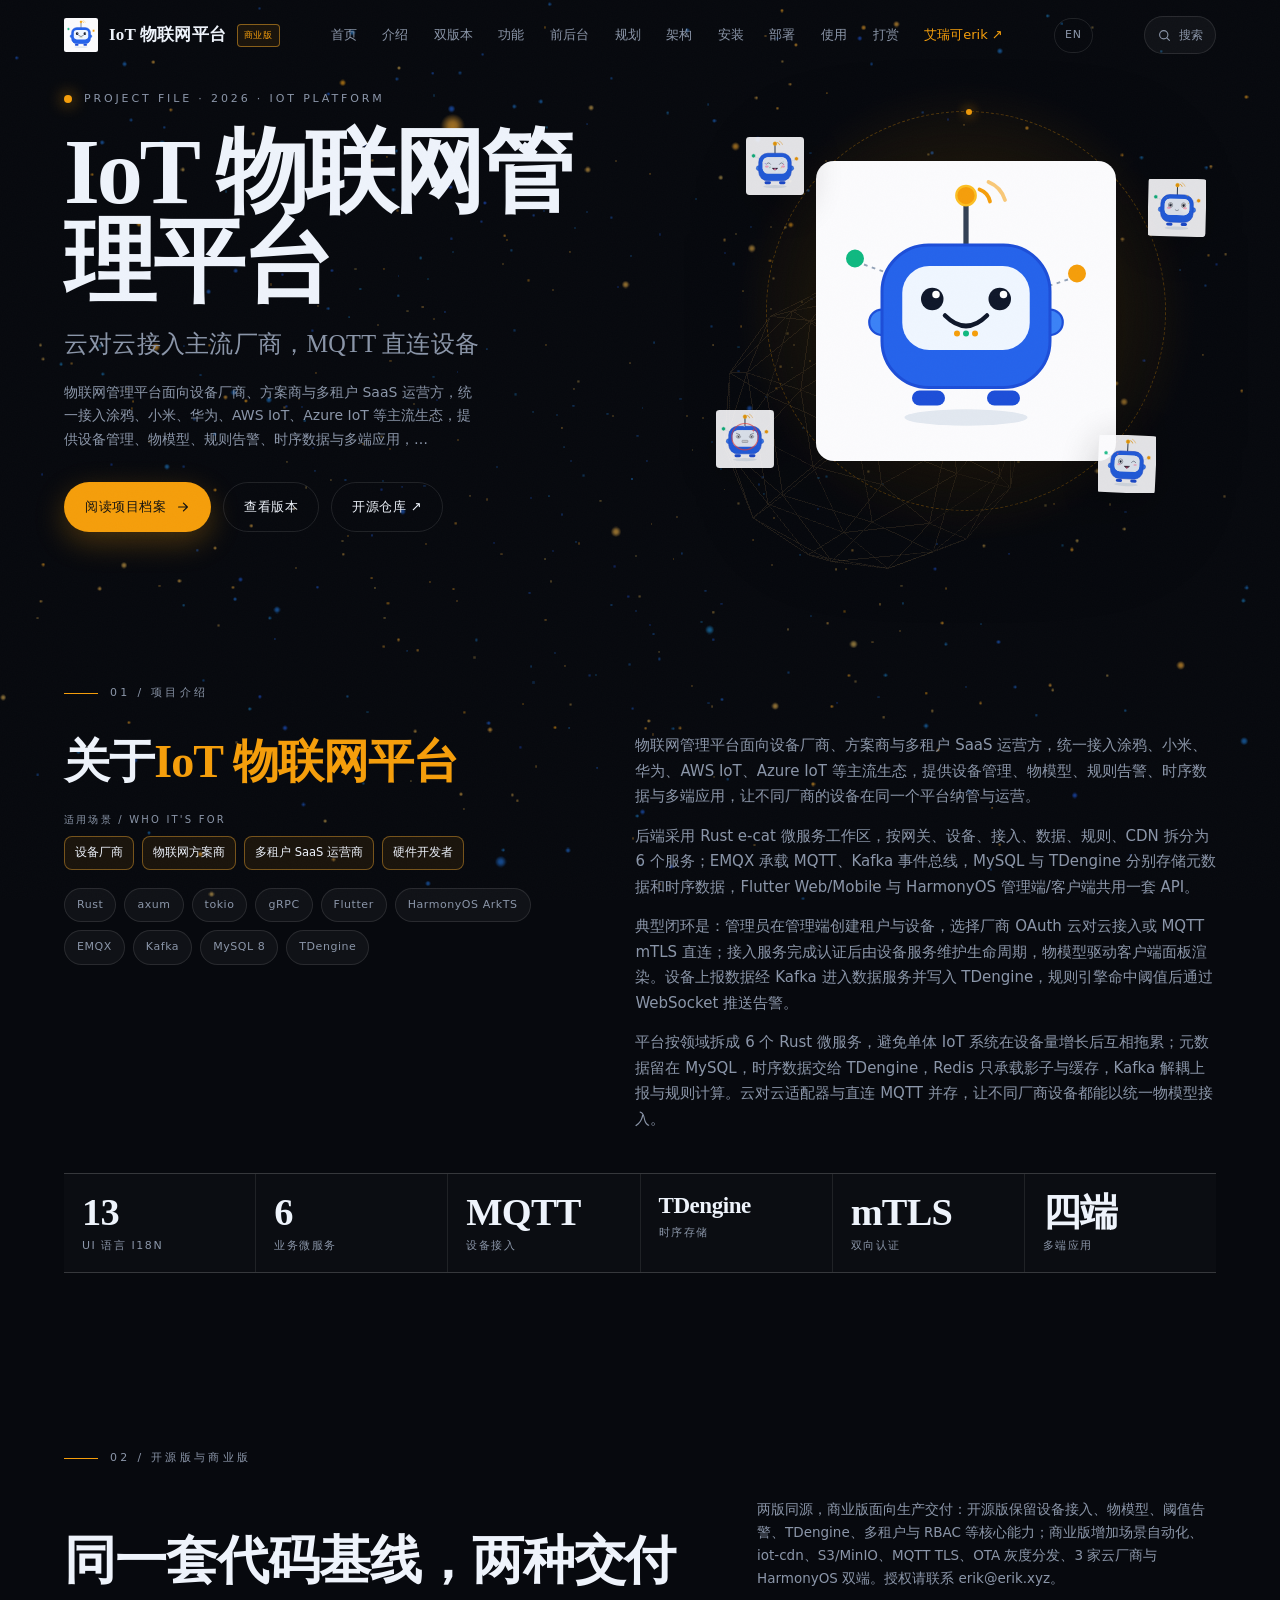
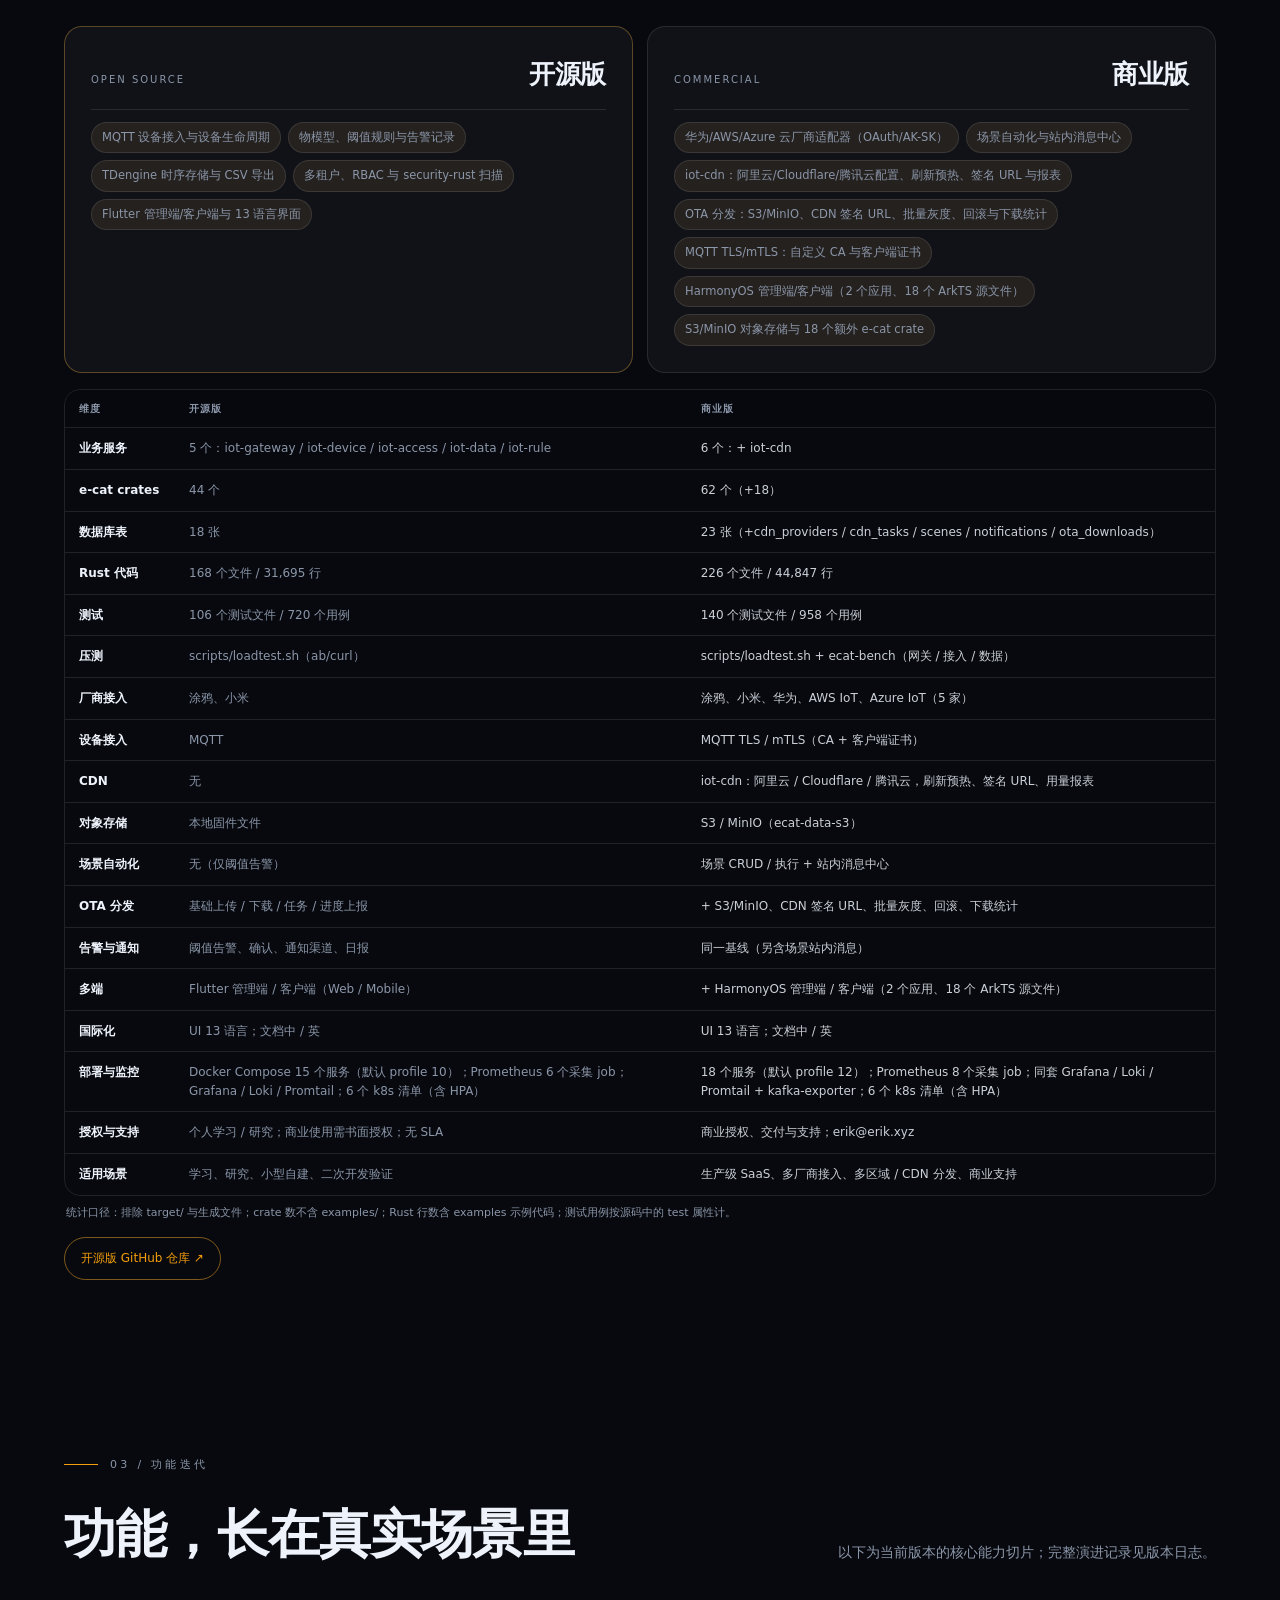
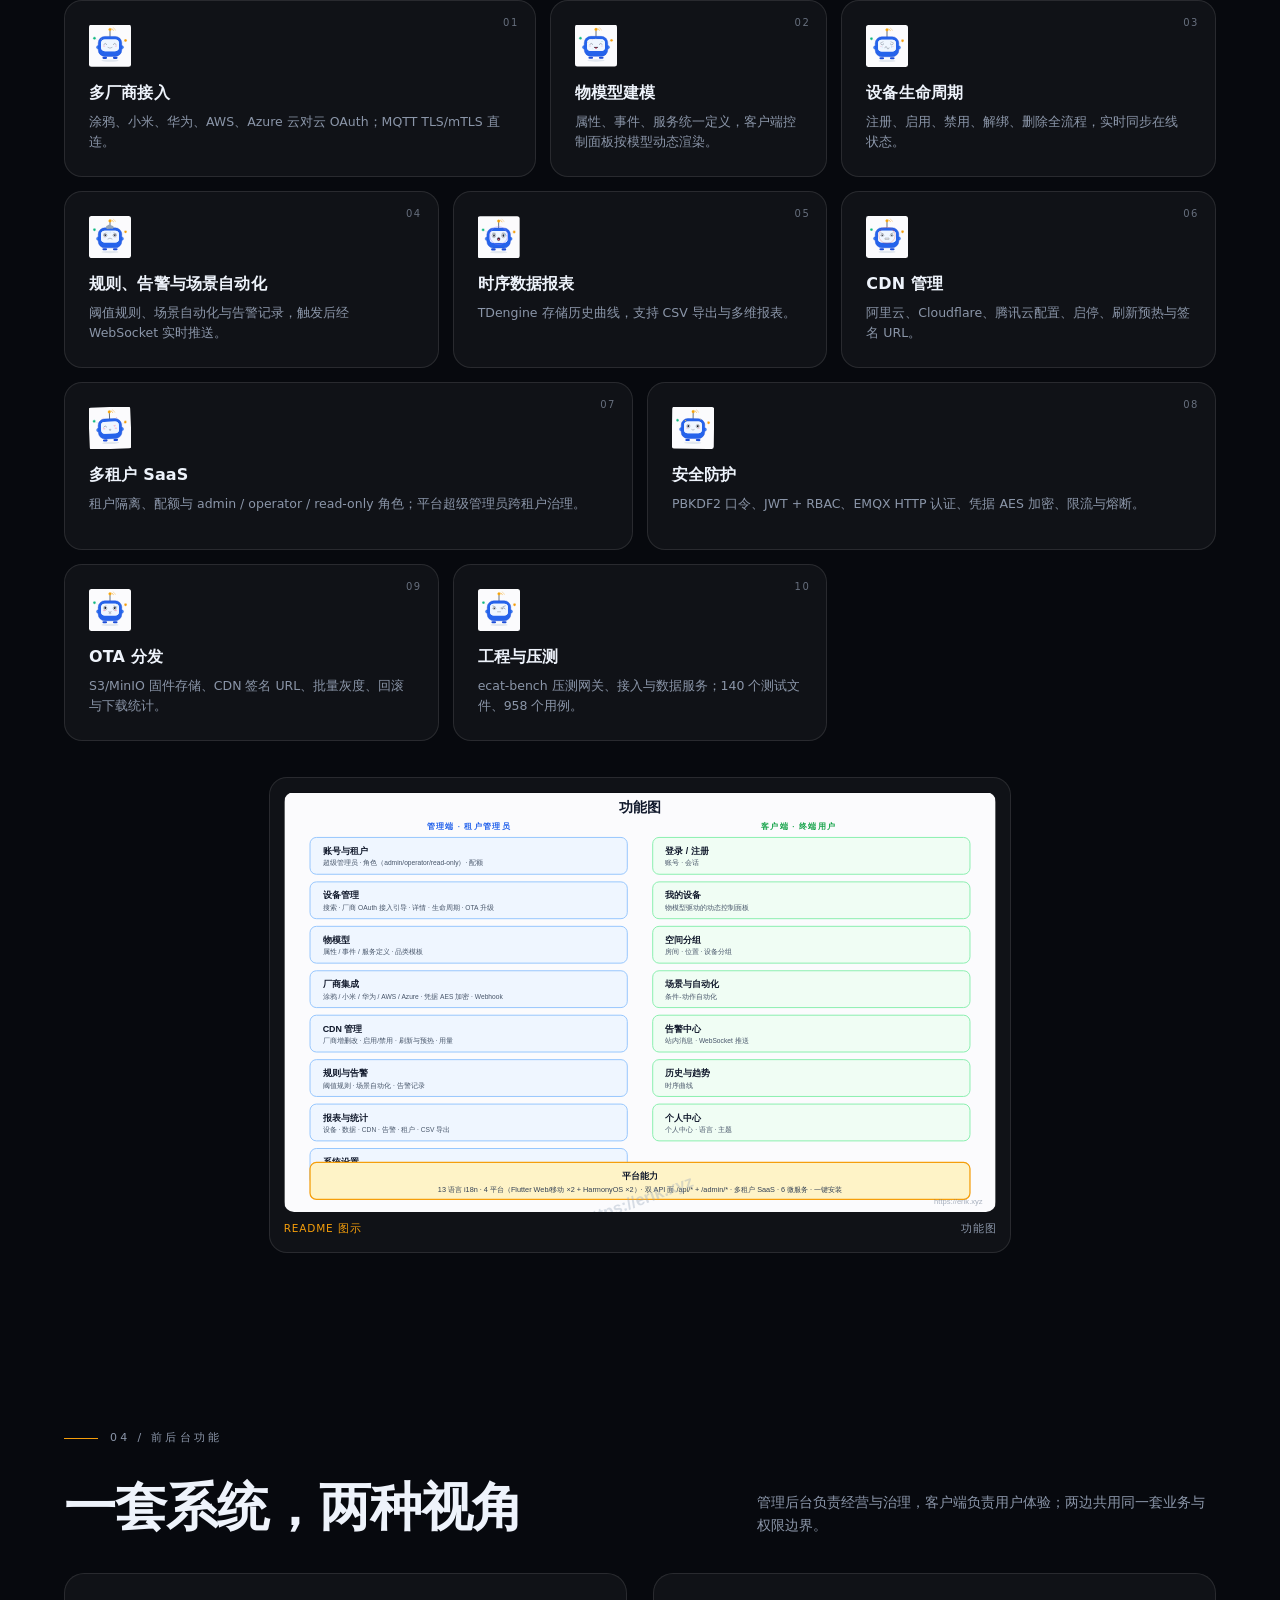
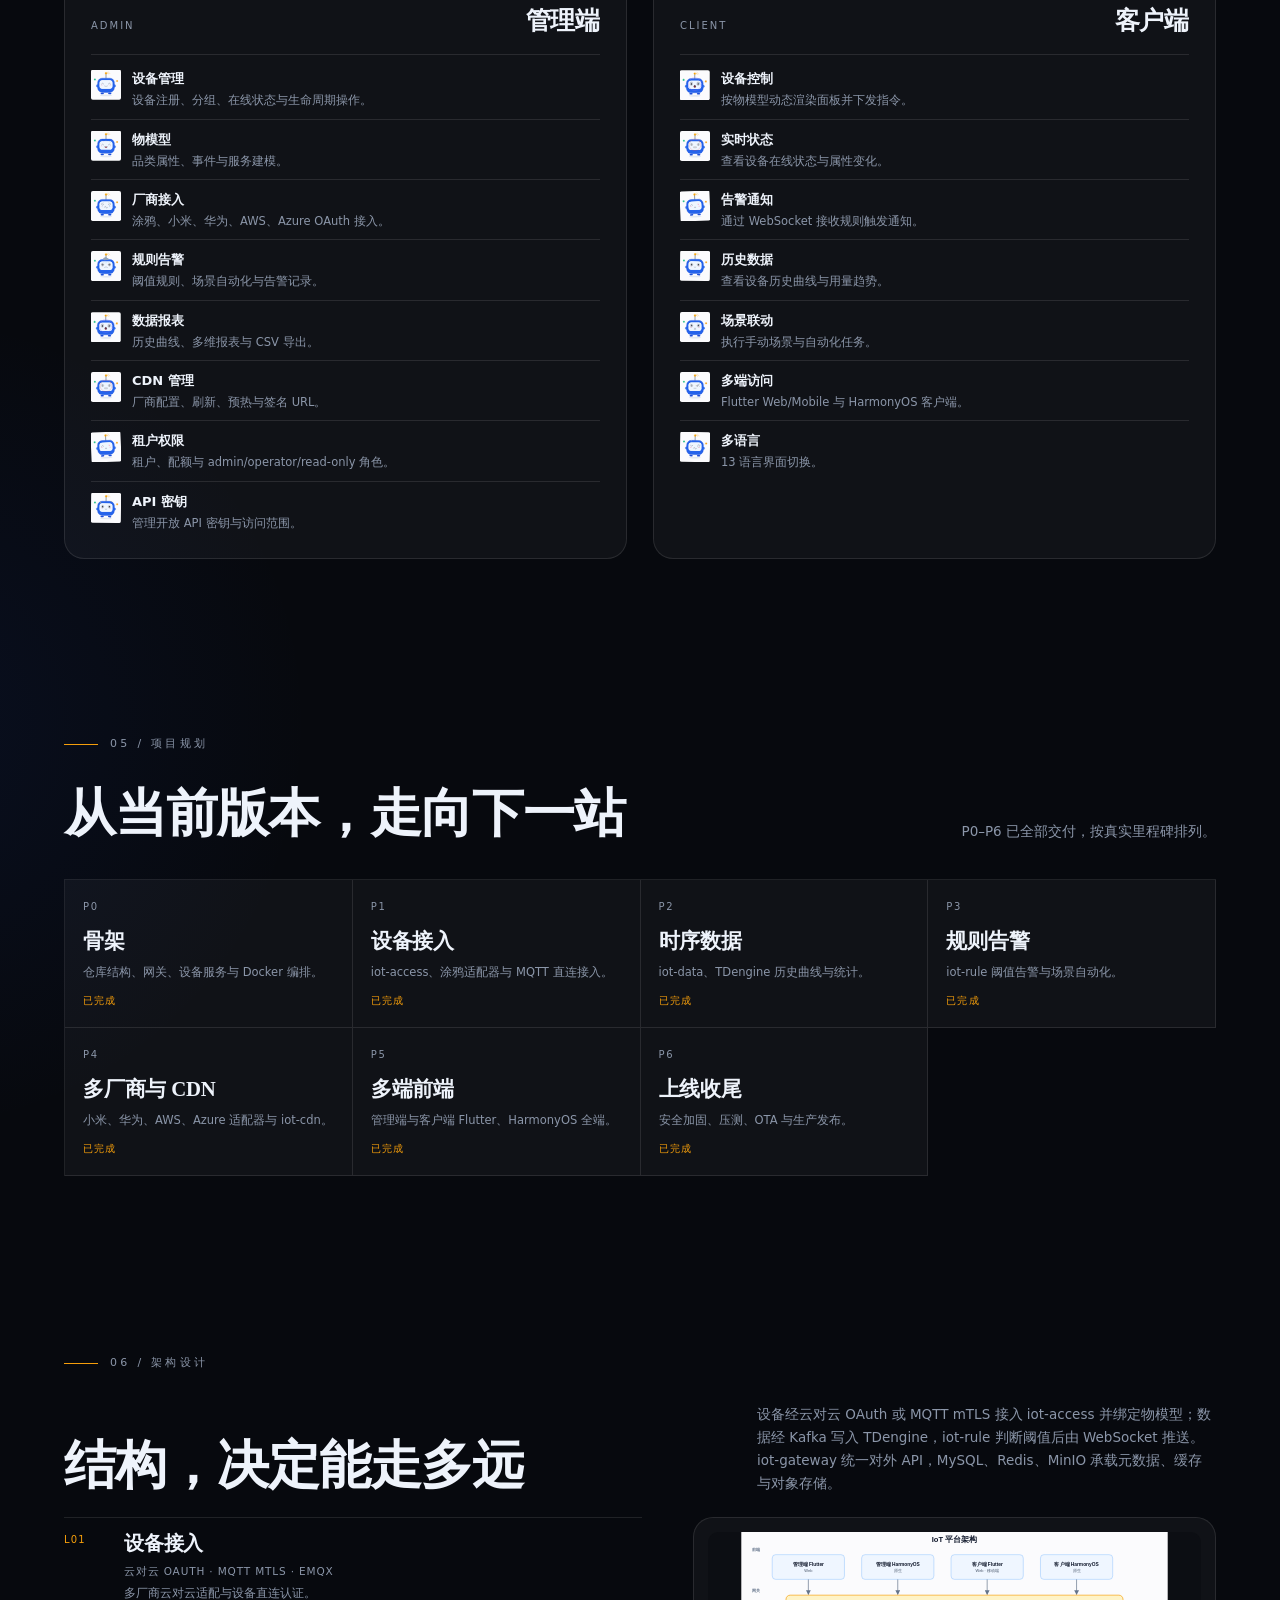
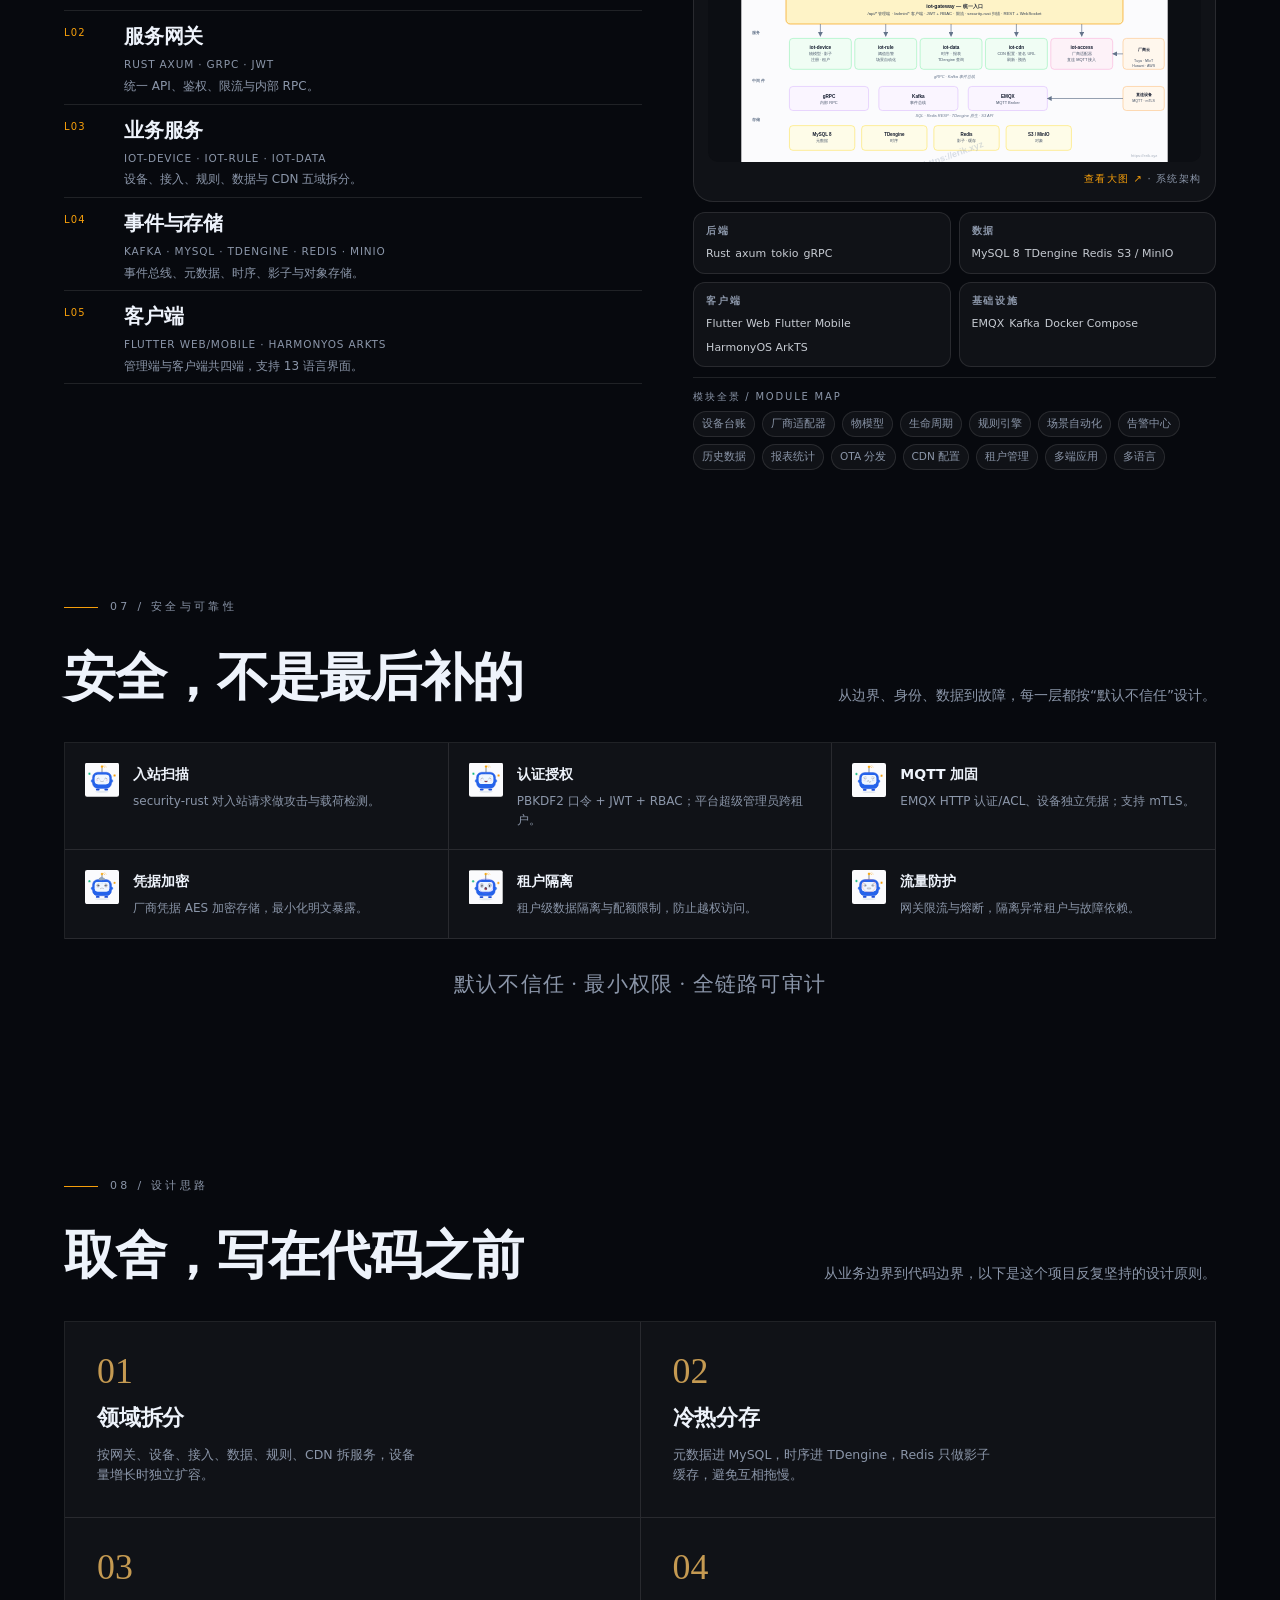
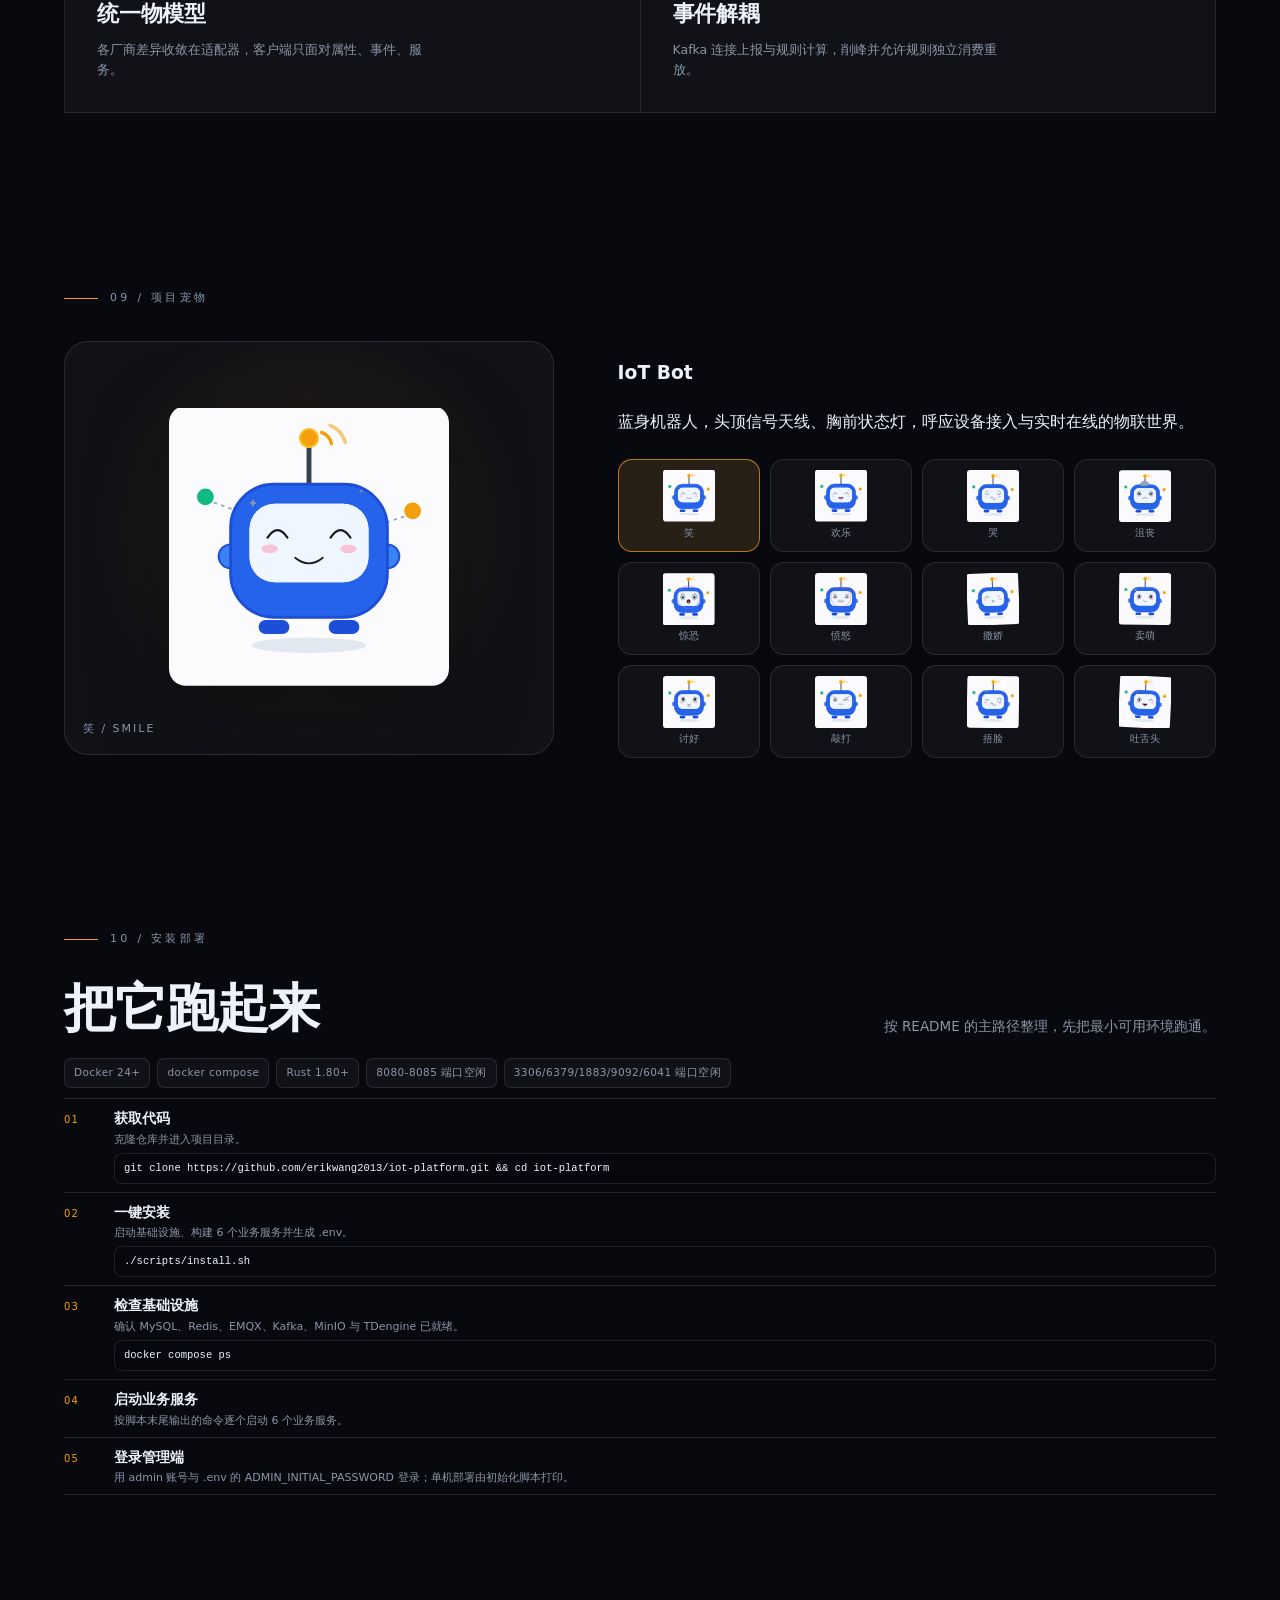
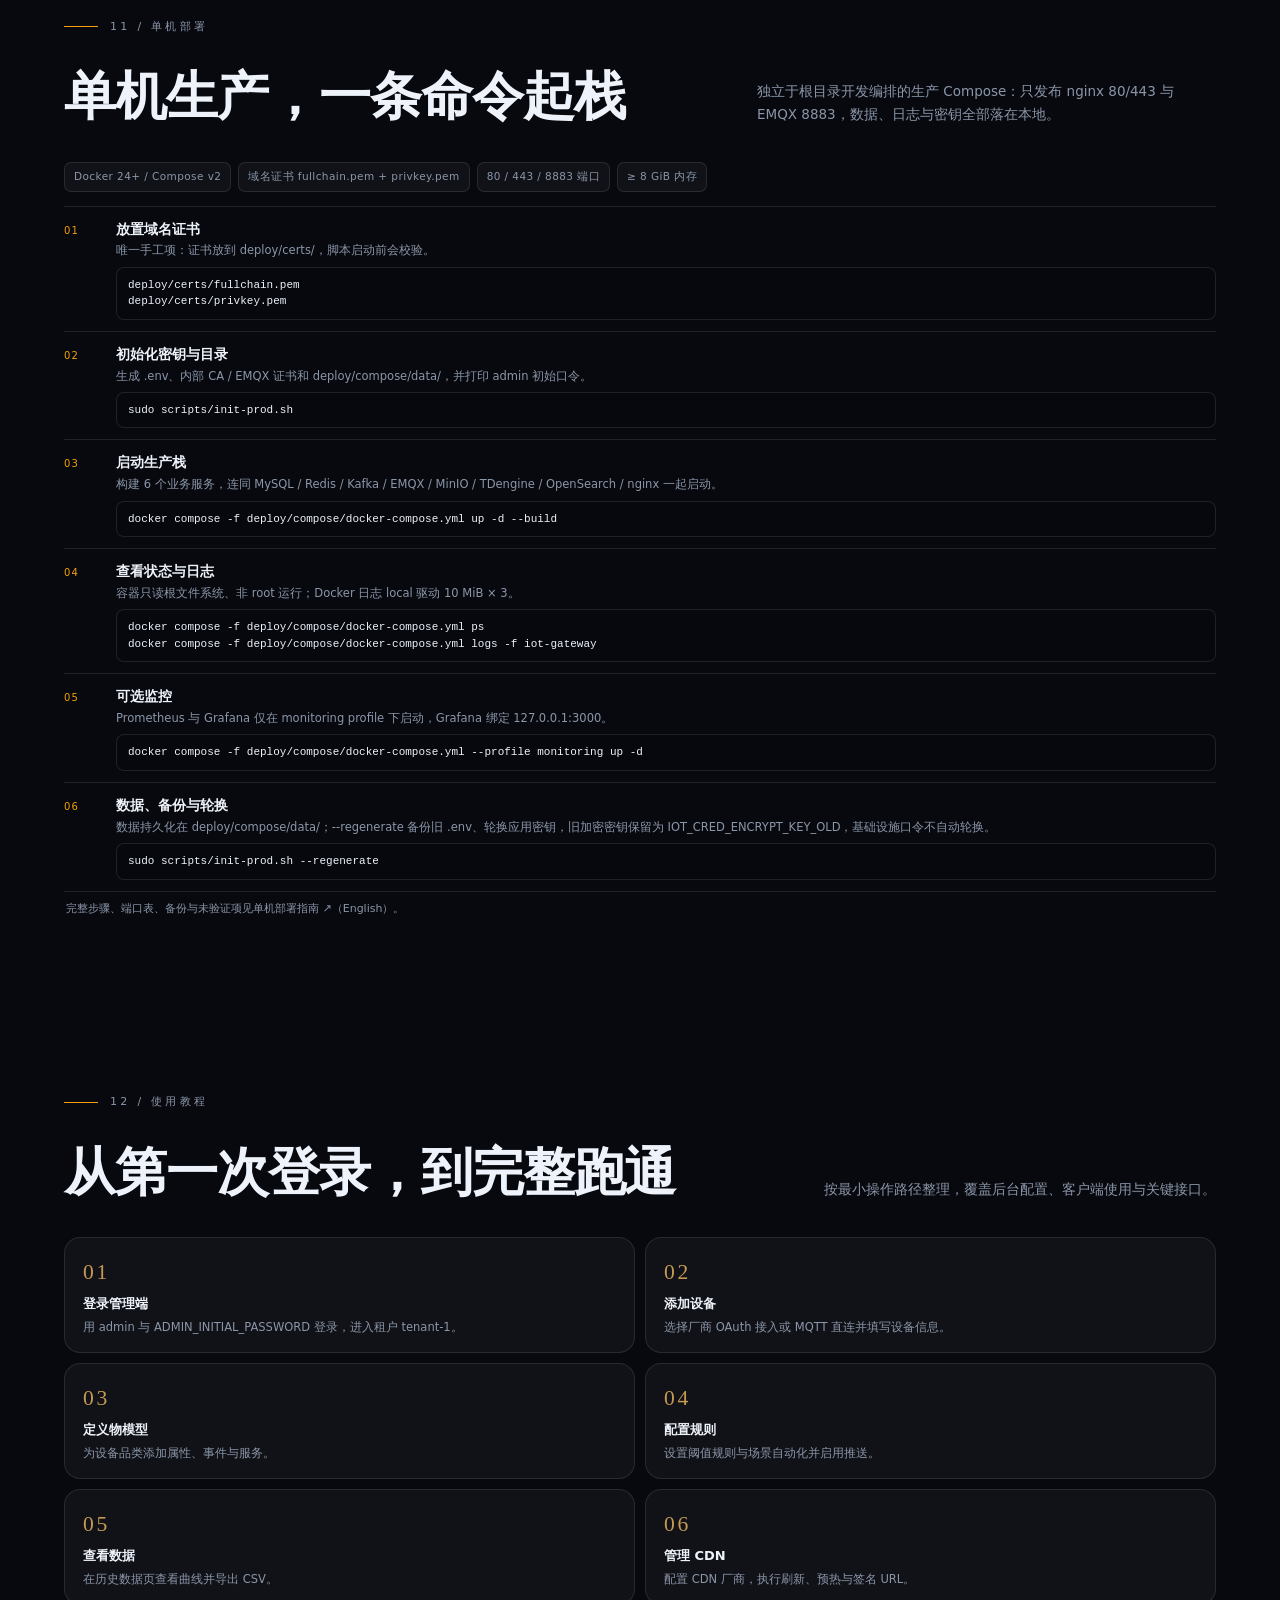
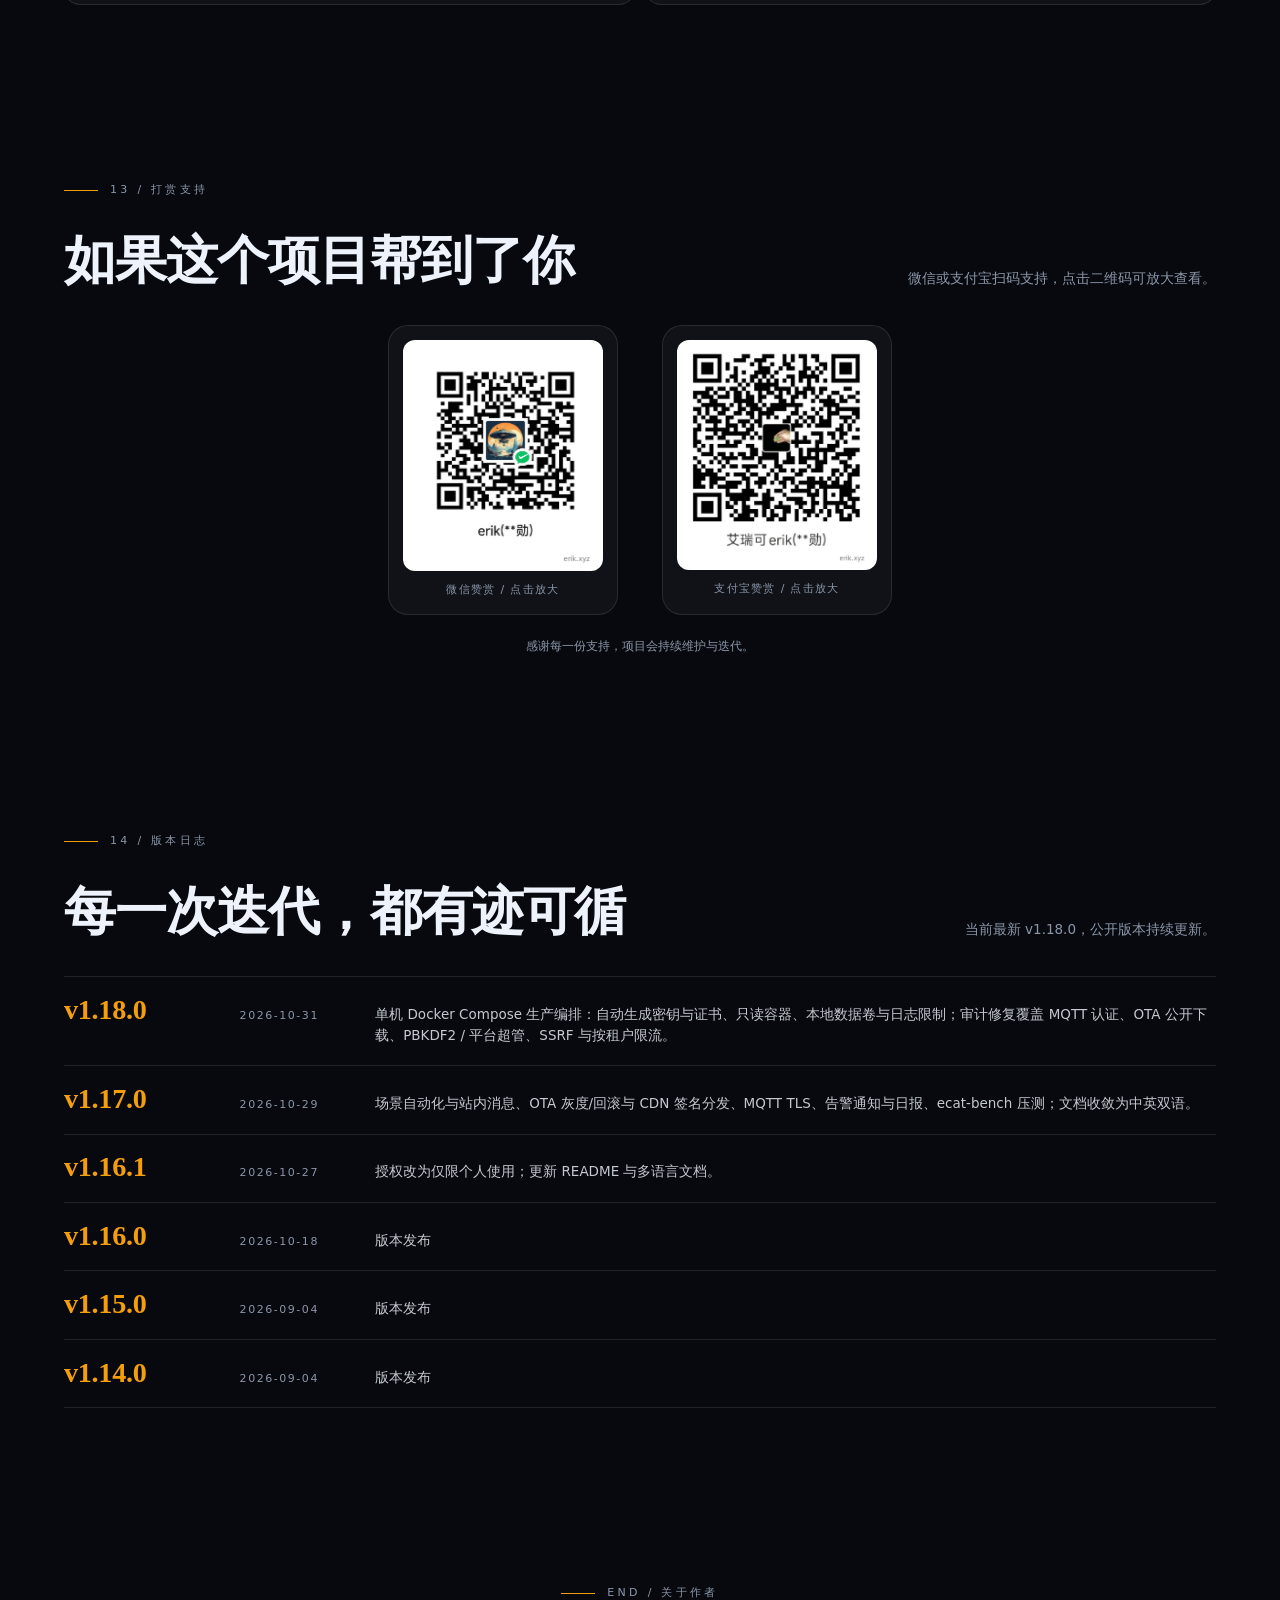
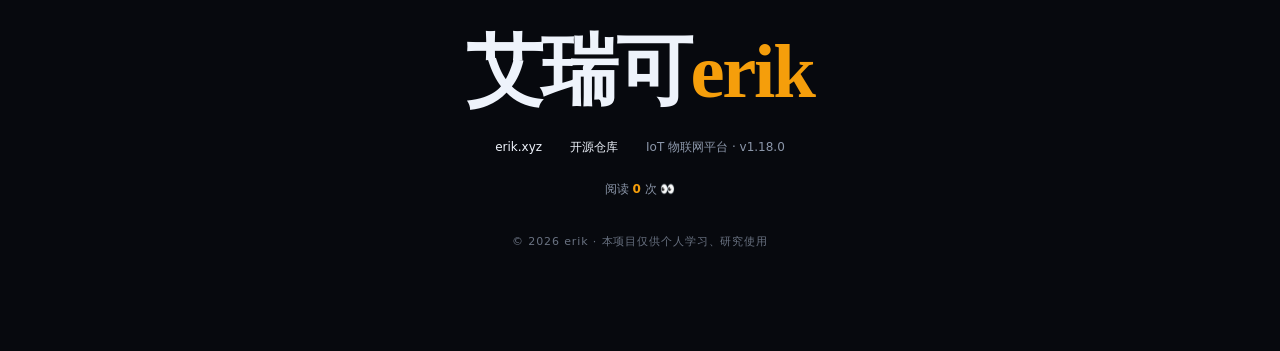
==== commit 875ec594: "fix: 安全审计修复与单机 Compose 部署 (v1.18.0) - 修复跨租户授权、限流伪造、metrics 基数、OTA 路由、批量删除、多副本状态等审计问题 - 新增单机 Docker C" ====
--- a/site/index.html
+++ b/site/index.html
@@ -39,7 +39,7 @@
 <header class="site-header" id="header">
   <a class="brand" href="#hero" aria-label="回到首页"><img src="assets/pet/mascot.svg" alt=""><b>IoT 物联网平台</b><span class="brand-tag">商业版</span></a>
   <nav class="top-nav" aria-label="页面导航">
-    <a href="#hero">首页</a><a href="#intro">介绍</a><a href="#editions">双版本</a><a href="#features">功能</a><a href="#sides">前后台</a><a href="#roadmap">规划</a><a href="#architecture">架构</a><a href="#install">安装</a><a href="#usage">使用</a><a href="#donate">打赏</a>
+    <a href="#hero">首页</a><a href="#intro">介绍</a><a href="#editions">双版本</a><a href="#features">功能</a><a href="#sides">前后台</a><a href="#roadmap">规划</a><a href="#architecture">架构</a><a href="#install">安装</a><a href="#deploy">部署</a><a href="#usage">使用</a><a href="#donate">打赏</a>
     <a class="ext" href="https://erik.xyz" target="_blank" rel="noopener">艾瑞可erik ↗</a>
   </nav>
   <a class="lang-switch" href="en.html" hreflang="en" aria-label="English">EN</a>
@@ -119,7 +119,7 @@
         <h2>功能，长在真实场景里</h2>
         <p>以下为当前版本的核心能力切片；完整演进记录见版本日志。</p>
       </div>
-      <div class="features"><article class="feature" data-reveal style="transition-delay:0ms"><span class="idx">01</span><img src="assets/pet/expressions/smile.svg" alt="笑" width="42" height="42" loading="lazy"><b>多厂商接入</b><p>涂鸦、小米、华为、AWS、Azure 云对云 OAuth；MQTT TLS/mTLS 直连。</p></article><article class="feature" data-reveal style="transition-delay:35ms"><span class="idx">02</span><img src="assets/pet/expressions/joy.svg" alt="欢乐" width="42" height="42" loading="lazy"><b>物模型建模</b><p>属性、事件、服务统一定义，客户端控制面板按模型动态渲染。</p></article><article class="feature" data-reveal style="transition-delay:70ms"><span class="idx">03</span><img src="assets/pet/expressions/cry.svg" alt="哭" width="42" height="42" loading="lazy"><b>设备生命周期</b><p>注册、启用、禁用、解绑、删除全流程，实时同步在线状态。</p></article><article class="feature" data-reveal style="transition-delay:105ms"><span class="idx">04</span><img src="assets/pet/expressions/depressed.svg" alt="沮丧" width="42" height="42" loading="lazy"><b>规则、告警与场景自动化</b><p>阈值规则、场景自动化与告警记录，触发后经 WebSocket 实时推送。</p></article><article class="feature" data-reveal style="transition-delay:140ms"><span class="idx">05</span><img src="assets/pet/expressions/terrified.svg" alt="惊恐" width="42" height="42" loading="lazy"><b>时序数据报表</b><p>TDengine 存储历史曲线，支持 CSV 导出与多维报表。</p></article><article class="feature" data-reveal style="transition-delay:175ms"><span class="idx">06</span><img src="assets/pet/expressions/angry.svg" alt="愤怒" width="42" height="42" loading="lazy"><b>CDN 管理</b><p>阿里云、Cloudflare、腾讯云配置、启停、刷新预热与签名 URL。</p></article><article class="feature" data-reveal style="transition-delay:210ms"><span class="idx">07</span><img src="assets/pet/expressions/coquettish.svg" alt="撒娇" width="42" height="42" loading="lazy"><b>多租户 SaaS</b><p>租户隔离、配额与 admin / operator / read-only 角色权限。</p></article><article class="feature" data-reveal style="transition-delay:245ms"><span class="idx">08</span><img src="assets/pet/expressions/cute.svg" alt="卖萌" width="42" height="42" loading="lazy"><b>安全防护</b><p>JWT + RBAC、双向 TLS、凭据 AES 加密、限流与熔断。</p></article><article class="feature" data-reveal style="transition-delay:280ms"><span class="idx">09</span><img src="assets/pet/expressions/pleasing.svg" alt="讨好" width="42" height="42" loading="lazy"><b>OTA 分发</b><p>S3/MinIO 固件存储、CDN 签名 URL、批量灰度、回滚与下载统计。</p></article><article class="feature" data-reveal style="transition-delay:315ms"><span class="idx">10</span><img src="assets/pet/expressions/knocking.svg" alt="敲打" width="42" height="42" loading="lazy"><b>工程与压测</b><p>ecat-bench 压测网关、接入与数据服务；140 个测试文件、958 个用例。</p></article></div>
+      <div class="features"><article class="feature" data-reveal style="transition-delay:0ms"><span class="idx">01</span><img src="assets/pet/expressions/smile.svg" alt="笑" width="42" height="42" loading="lazy"><b>多厂商接入</b><p>涂鸦、小米、华为、AWS、Azure 云对云 OAuth；MQTT TLS/mTLS 直连。</p></article><article class="feature" data-reveal style="transition-delay:35ms"><span class="idx">02</span><img src="assets/pet/expressions/joy.svg" alt="欢乐" width="42" height="42" loading="lazy"><b>物模型建模</b><p>属性、事件、服务统一定义，客户端控制面板按模型动态渲染。</p></article><article class="feature" data-reveal style="transition-delay:70ms"><span class="idx">03</span><img src="assets/pet/expressions/cry.svg" alt="哭" width="42" height="42" loading="lazy"><b>设备生命周期</b><p>注册、启用、禁用、解绑、删除全流程，实时同步在线状态。</p></article><article class="feature" data-reveal style="transition-delay:105ms"><span class="idx">04</span><img src="assets/pet/expressions/depressed.svg" alt="沮丧" width="42" height="42" loading="lazy"><b>规则、告警与场景自动化</b><p>阈值规则、场景自动化与告警记录，触发后经 WebSocket 实时推送。</p></article><article class="feature" data-reveal style="transition-delay:140ms"><span class="idx">05</span><img src="assets/pet/expressions/terrified.svg" alt="惊恐" width="42" height="42" loading="lazy"><b>时序数据报表</b><p>TDengine 存储历史曲线，支持 CSV 导出与多维报表。</p></article><article class="feature" data-reveal style="transition-delay:175ms"><span class="idx">06</span><img src="assets/pet/expressions/angry.svg" alt="愤怒" width="42" height="42" loading="lazy"><b>CDN 管理</b><p>阿里云、Cloudflare、腾讯云配置、启停、刷新预热与签名 URL。</p></article><article class="feature" data-reveal style="transition-delay:210ms"><span class="idx">07</span><img src="assets/pet/expressions/coquettish.svg" alt="撒娇" width="42" height="42" loading="lazy"><b>多租户 SaaS</b><p>租户隔离、配额与 admin / operator / read-only 角色；平台超级管理员跨租户治理。</p></article><article class="feature" data-reveal style="transition-delay:245ms"><span class="idx">08</span><img src="assets/pet/expressions/cute.svg" alt="卖萌" width="42" height="42" loading="lazy"><b>安全防护</b><p>PBKDF2 口令、JWT + RBAC、EMQX HTTP 认证、凭据 AES 加密、限流与熔断。</p></article><article class="feature" data-reveal style="transition-delay:280ms"><span class="idx">09</span><img src="assets/pet/expressions/pleasing.svg" alt="讨好" width="42" height="42" loading="lazy"><b>OTA 分发</b><p>S3/MinIO 固件存储、CDN 签名 URL、批量灰度、回滚与下载统计。</p></article><article class="feature" data-reveal style="transition-delay:315ms"><span class="idx">10</span><img src="assets/pet/expressions/knocking.svg" alt="敲打" width="42" height="42" loading="lazy"><b>工程与压测</b><p>ecat-bench 压测网关、接入与数据服务；140 个测试文件、958 个用例。</p></article></div>
       <p class="features-note">← 左右滑动查看 →</p>
       <figure class="content-figure" data-reveal><img src="assets/img/readme-feature.svg" width="1120" height="660" alt="功能图" loading="lazy"><figcaption><span>README 图示</span>功能图</figcaption></figure>
     </div>
@@ -175,7 +175,7 @@
         <h2>安全，不是最后补的</h2>
         <p>从边界、身份、数据到故障，每一层都按“默认不信任”设计。</p>
       </div>
-      <div class="security-grid" data-reveal><article class="security-card"><img src="assets/pet/expressions/smile.svg" alt="" width="34" height="34" loading="lazy"><div><b>入站扫描</b><p>security-rust 对入站请求做攻击与载荷检测。</p></div></article><article class="security-card"><img src="assets/pet/expressions/joy.svg" alt="" width="34" height="34" loading="lazy"><div><b>认证授权</b><p>JWT + RBAC，admin / operator / read-only 分级。</p></div></article><article class="security-card"><img src="assets/pet/expressions/cry.svg" alt="" width="34" height="34" loading="lazy"><div><b>双向 TLS</b><p>MQTT mTLS 校验设备证书，拒绝未授权终端。</p></div></article><article class="security-card"><img src="assets/pet/expressions/depressed.svg" alt="" width="34" height="34" loading="lazy"><div><b>凭据加密</b><p>厂商凭据 AES 加密存储，最小化明文暴露。</p></div></article><article class="security-card"><img src="assets/pet/expressions/terrified.svg" alt="" width="34" height="34" loading="lazy"><div><b>租户隔离</b><p>租户级数据隔离与配额限制，防止越权访问。</p></div></article><article class="security-card"><img src="assets/pet/expressions/angry.svg" alt="" width="34" height="34" loading="lazy"><div><b>流量防护</b><p>网关限流与熔断，隔离异常租户与故障依赖。</p></div></article></div>
+      <div class="security-grid" data-reveal><article class="security-card"><img src="assets/pet/expressions/smile.svg" alt="" width="34" height="34" loading="lazy"><div><b>入站扫描</b><p>security-rust 对入站请求做攻击与载荷检测。</p></div></article><article class="security-card"><img src="assets/pet/expressions/joy.svg" alt="" width="34" height="34" loading="lazy"><div><b>认证授权</b><p>PBKDF2 口令 + JWT + RBAC；平台超级管理员跨租户。</p></div></article><article class="security-card"><img src="assets/pet/expressions/cry.svg" alt="" width="34" height="34" loading="lazy"><div><b>MQTT 加固</b><p>EMQX HTTP 认证/ACL、设备独立凭据；支持 mTLS。</p></div></article><article class="security-card"><img src="assets/pet/expressions/depressed.svg" alt="" width="34" height="34" loading="lazy"><div><b>凭据加密</b><p>厂商凭据 AES 加密存储，最小化明文暴露。</p></div></article><article class="security-card"><img src="assets/pet/expressions/terrified.svg" alt="" width="34" height="34" loading="lazy"><div><b>租户隔离</b><p>租户级数据隔离与配额限制，防止越权访问。</p></div></article><article class="security-card"><img src="assets/pet/expressions/angry.svg" alt="" width="34" height="34" loading="lazy"><div><b>流量防护</b><p>网关限流与熔断，隔离异常租户与故障依赖。</p></div></article></div>
       <p class="security-quote" data-reveal>默认不信任 · 最小权限 · 全链路可审计</p>
     </div>
   </section>
@@ -216,24 +216,39 @@
         <p>按 README 的主路径整理，先把最小可用环境跑通。</p>
       </div>
       <div class="install-req" data-reveal><span>Docker 24+</span><span>docker compose</span><span>Rust 1.80+</span><span>8080-8085 端口空闲</span><span>3306/6379/1883/9092/6041 端口空闲</span></div>
-      <div class="install-steps" data-reveal><div class="install-step"><span class="step-num">01</span><div><b>获取代码</b><p>克隆仓库并进入项目目录。</p><pre><code>git clone https://github.com/erikwang2013/iot-platform.git &amp;&amp; cd iot-platform</code></pre></div></div><div class="install-step"><span class="step-num">02</span><div><b>一键安装</b><p>启动基础设施、构建 6 个业务服务并生成 .env。</p><pre><code>./scripts/install.sh</code></pre></div></div><div class="install-step"><span class="step-num">03</span><div><b>检查基础设施</b><p>确认 MySQL、Redis、EMQX、Kafka、MinIO 与 TDengine 已就绪。</p><pre><code>docker compose ps</code></pre></div></div><div class="install-step"><span class="step-num">04</span><div><b>启动业务服务</b><p>按脚本末尾输出的命令逐个启动 6 个业务服务。</p></div></div><div class="install-step"><span class="step-num">05</span><div><b>登录管理端</b><p>使用 README 中的默认管理员账号登录管理端。</p></div></div></div>
+      <div class="install-steps" data-reveal><div class="install-step"><span class="step-num">01</span><div><b>获取代码</b><p>克隆仓库并进入项目目录。</p><pre><code>git clone https://github.com/erikwang2013/iot-platform.git &amp;&amp; cd iot-platform</code></pre></div></div><div class="install-step"><span class="step-num">02</span><div><b>一键安装</b><p>启动基础设施、构建 6 个业务服务并生成 .env。</p><pre><code>./scripts/install.sh</code></pre></div></div><div class="install-step"><span class="step-num">03</span><div><b>检查基础设施</b><p>确认 MySQL、Redis、EMQX、Kafka、MinIO 与 TDengine 已就绪。</p><pre><code>docker compose ps</code></pre></div></div><div class="install-step"><span class="step-num">04</span><div><b>启动业务服务</b><p>按脚本末尾输出的命令逐个启动 6 个业务服务。</p></div></div><div class="install-step"><span class="step-num">05</span><div><b>登录管理端</b><p>用 admin 账号与 .env 的 ADMIN_INITIAL_PASSWORD 登录；单机部署由初始化脚本打印。</p></div></div></div>
+    </div>
+  </section>
+
+  <section class="section" id="deploy">
+    <div class="section-inner">
+      <div class="section-label">11 / 单机部署</div>
+      <div class="section-head" data-reveal>
+        <h2>单机生产，一条命令起栈</h2>
+        <p>独立于根目录开发编排的生产 Compose：只发布 nginx 80/443 与 EMQX 8883，数据、日志与密钥全部落在本地。</p>
+      </div>
+      <div class="install-req" data-reveal><span>Docker 24+ / Compose v2</span><span>域名证书 fullchain.pem + privkey.pem</span><span>80 / 443 / 8883 端口</span><span>≥ 8 GiB 内存</span></div>
+      <div class="install-steps" data-reveal><div class="install-step"><span class="step-num">01</span><div><b>放置域名证书</b><p>唯一手工项：证书放到 deploy/certs/，脚本启动前会校验。</p><pre><code>deploy/certs/fullchain.pem
+deploy/certs/privkey.pem</code></pre></div></div><div class="install-step"><span class="step-num">02</span><div><b>初始化密钥与目录</b><p>生成 .env、内部 CA / EMQX 证书和 deploy/compose/data/，并打印 admin 初始口令。</p><pre><code>sudo scripts/init-prod.sh</code></pre></div></div><div class="install-step"><span class="step-num">03</span><div><b>启动生产栈</b><p>构建 6 个业务服务，连同 MySQL / Redis / Kafka / EMQX / MinIO / TDengine / OpenSearch / nginx 一起启动。</p><pre><code>docker compose -f deploy/compose/docker-compose.yml up -d --build</code></pre></div></div><div class="install-step"><span class="step-num">04</span><div><b>查看状态与日志</b><p>容器只读根文件系统、非 root 运行；Docker 日志 local 驱动 10 MiB × 3。</p><pre><code>docker compose -f deploy/compose/docker-compose.yml ps
+docker compose -f deploy/compose/docker-compose.yml logs -f iot-gateway</code></pre></div></div><div class="install-step"><span class="step-num">05</span><div><b>可选监控</b><p>Prometheus 与 Grafana 仅在 monitoring profile 下启动，Grafana 绑定 127.0.0.1:3000。</p><pre><code>docker compose -f deploy/compose/docker-compose.yml --profile monitoring up -d</code></pre></div></div><div class="install-step"><span class="step-num">06</span><div><b>数据、备份与轮换</b><p>数据持久化在 deploy/compose/data/；--regenerate 备份旧 .env、轮换应用密钥，旧加密密钥保留为 IOT_CRED_ENCRYPT_KEY_OLD，基础设施口令不自动轮换。</p><pre><code>sudo scripts/init-prod.sh --regenerate</code></pre></div></div></div>
+      <p class="edition-note" data-reveal>完整步骤、端口表、备份与未验证项见<a href="https://github.com/erikwang2013/iot-platform/blob/main/docs/deploy/single-machine.md" target="_blank" rel="noopener">单机部署指南 ↗</a>（<a href="https://github.com/erikwang2013/iot-platform/blob/main/docs/deploy/single-machine.en.md" target="_blank" rel="noopener">English</a>）。</p>
     </div>
   </section>
 
   <section class="section" id="usage">
     <div class="section-inner">
-      <div class="section-label">11 / 使用教程</div>
+      <div class="section-label">12 / 使用教程</div>
       <div class="section-head" data-reveal>
         <h2>从第一次登录，到完整跑通</h2>
         <p>按最小操作路径整理，覆盖后台配置、客户端使用与关键接口。</p>
       </div>
-      <div class="usage-grid" data-reveal><article class="usage-step"><span class="step-num">01</span><b>登录管理端</b><p>使用默认管理员账号登录，进入租户 tenant-1。</p></article><article class="usage-step"><span class="step-num">02</span><b>添加设备</b><p>选择厂商 OAuth 接入或 MQTT 直连并填写设备信息。</p></article><article class="usage-step"><span class="step-num">03</span><b>定义物模型</b><p>为设备品类添加属性、事件与服务。</p></article><article class="usage-step"><span class="step-num">04</span><b>配置规则</b><p>设置阈值规则与场景自动化并启用推送。</p></article><article class="usage-step"><span class="step-num">05</span><b>查看数据</b><p>在历史数据页查看曲线并导出 CSV。</p></article><article class="usage-step"><span class="step-num">06</span><b>管理 CDN</b><p>配置 CDN 厂商，执行刷新、预热与签名 URL。</p></article></div>
+      <div class="usage-grid" data-reveal><article class="usage-step"><span class="step-num">01</span><b>登录管理端</b><p>用 admin 与 ADMIN_INITIAL_PASSWORD 登录，进入租户 tenant-1。</p></article><article class="usage-step"><span class="step-num">02</span><b>添加设备</b><p>选择厂商 OAuth 接入或 MQTT 直连并填写设备信息。</p></article><article class="usage-step"><span class="step-num">03</span><b>定义物模型</b><p>为设备品类添加属性、事件与服务。</p></article><article class="usage-step"><span class="step-num">04</span><b>配置规则</b><p>设置阈值规则与场景自动化并启用推送。</p></article><article class="usage-step"><span class="step-num">05</span><b>查看数据</b><p>在历史数据页查看曲线并导出 CSV。</p></article><article class="usage-step"><span class="step-num">06</span><b>管理 CDN</b><p>配置 CDN 厂商，执行刷新、预热与签名 URL。</p></article></div>
     </div>
   </section>
 
   <section class="section" id="donate">
     <div class="section-inner">
-      <div class="section-label">12 / 打赏支持</div>
+      <div class="section-label">13 / 打赏支持</div>
       <div class="section-head" data-reveal>
         <h2>如果这个项目帮到了你</h2>
         <p>微信或支付宝扫码支持，点击二维码可放大查看。</p>
@@ -245,12 +260,12 @@
 
   <section class="section" id="timeline">
     <div class="section-inner">
-      <div class="section-label">13 / 版本日志</div>
+      <div class="section-label">14 / 版本日志</div>
       <div class="section-head" data-reveal>
         <h2>每一次迭代，都有迹可循</h2>
-        <p>当前最新 v1.17.0，公开版本持续更新。</p>
-      </div>
-      <div class="timeline" data-reveal><div class="tl-item"><b>v1.17.0</b><time>2026-10-29</time><p>场景自动化与站内消息、OTA 灰度/回滚与 CDN 签名分发、MQTT TLS、告警通知与日报、ecat-bench 压测；文档收敛为中英双语。</p></div><div class="tl-item"><b>v1.16.1</b><time>2026-10-27</time><p>授权改为仅限个人使用；更新 README 与多语言文档。</p></div><div class="tl-item"><b>v1.16.0</b><time>2026-10-18</time><p>版本发布</p></div><div class="tl-item"><b>v1.15.0</b><time>2026-09-04</time><p>版本发布</p></div><div class="tl-item"><b>v1.14.0</b><time>2026-09-04</time><p>版本发布</p></div><div class="tl-item"><b>v1.13.0</b><time>2026-09-01</time><p>版本发布</p></div><div class="tl-item"><b>v1.12.0</b><time>2026-08-31</time><p>版本发布</p></div><div class="tl-item"><b>v1.11.0</b><time>2026-08-31</time><p>版本发布</p></div><div class="tl-item"><b>v1.10.0</b><time>2026-08-31</time><p>版本发布</p></div></div>
+        <p>当前最新 v1.18.0，公开版本持续更新。</p>
+      </div>
+      <div class="timeline" data-reveal><div class="tl-item"><b>v1.18.0</b><time>2026-10-31</time><p>单机 Docker Compose 生产编排：自动生成密钥与证书、只读容器、本地数据卷与日志限制；审计修复覆盖 MQTT 认证、OTA 公开下载、PBKDF2 / 平台超管、SSRF 与按租户限流。</p></div><div class="tl-item"><b>v1.17.0</b><time>2026-10-29</time><p>场景自动化与站内消息、OTA 灰度/回滚与 CDN 签名分发、MQTT TLS、告警通知与日报、ecat-bench 压测；文档收敛为中英双语。</p></div><div class="tl-item"><b>v1.16.1</b><time>2026-10-27</time><p>授权改为仅限个人使用；更新 README 与多语言文档。</p></div><div class="tl-item"><b>v1.16.0</b><time>2026-10-18</time><p>版本发布</p></div><div class="tl-item"><b>v1.15.0</b><time>2026-09-04</time><p>版本发布</p></div><div class="tl-item"><b>v1.14.0</b><time>2026-09-04</time><p>版本发布</p></div><div class="tl-item"><b>v1.13.0</b><time>2026-09-01</time><p>版本发布</p></div><div class="tl-item"><b>v1.12.0</b><time>2026-08-31</time><p>版本发布</p></div><div class="tl-item"><b>v1.11.0</b><time>2026-08-31</time><p>版本发布</p></div><div class="tl-item"><b>v1.10.0</b><time>2026-08-31</time><p>版本发布</p></div></div>
     </div>
   </section>
 
@@ -261,7 +276,7 @@
       <div class="footer-meta">
         <a href="https://erik.xyz" target="_blank" rel="noopener">erik.xyz</a>
         <a href="https://github.com/erikwang2013/iot-platform" target="_blank" rel="noopener">开源仓库</a>
-        <span>IoT 物联网平台 · v1.17.0</span>
+        <span>IoT 物联网平台 · v1.18.0</span>
       </div>
       <div class="footer-info" id="busuanzi"><script async src="//busuanzi.ibruce.info/busuanzi/2.3/busuanzi.pure.mini.js"></script> <span id="busuanzi_container_page_pv"><span data-i18n="post.readA">阅读</span> <b id="busuanzi_value_page_pv">0</b> <span data-i18n="post.readB">次 👀</span></span></div>
       <p class="footer-note">© 2026 erik · 本项目仅供个人学习、研究使用</p>
@@ -279,7 +294,7 @@
     <p class="search-empty" id="searchEmpty">输入关键词搜索功能、模块、版本、安装与使用教程。</p>
   </div>
 </div>
-<script type="application/json" id="searchIndex">[{"id": "intro", "section": "项目介绍", "title": "IoT 物联网管理平台", "text": "物联网管理平台面向设备厂商、方案商与多租户 SaaS 运营方，统一接入涂鸦、小米、华为、AWS IoT、Azure IoT 等主流生态，提供设备管理、物模型、规则告警、时序数据与多端应用，让不同厂商的设备在同一个平台纳管与运营。 后端采用 Rust e-cat 微服务工作区，按网关、设备、接入、数据、规则、CDN 拆分为 6 个服务；EMQX 承载 MQTT、Kafka 事件总线，MySQL 与 TDengine 分别存储元数据和时序数据，Flutter Web/Mobile"}, {"id": "intro", "section": "项目介绍", "title": "适用场景与技术栈", "text": "设备厂商 物联网方案商 多租户 SaaS 运营商 硬件开发者 Rust axum tokio gRPC Flutter HarmonyOS ArkTS EMQX Kafka MySQL 8 TDengine"}, {"id": "editions", "section": "开源版与商业版", "title": "开源版与商业版", "text": "两版同源，商业版面向生产交付：开源版保留设备接入、物模型、阈值告警、TDengine、多租户与 RBAC 等核心能力；商业版增加场景自动化、iot-cdn、S3/MinIO、MQTT TLS、OTA 灰度分发、3 家云厂商与 HarmonyOS 双端。授权请联系 erik@erik.xyz。"}, {"id": "editions", "section": "开源版与商业版", "title": "业务服务", "text": "开源版：5 个：iot-gateway / iot-device / iot-access / iot-data / iot-rule 商业版：6 个：+ iot-cdn"}, {"id": "editions", "section": "开源版与商业版", "title": "e-cat crates", "text": "开源版：44 个 商业版：62 个（+18）"}, {"id": "editions", "section": "开源版与商业版", "title": "数据库表", "text": "开源版：18 张 商业版：23 张（+cdn_providers / cdn_tasks / scenes / notifications / ota_downloads）"}, {"id": "editions", "section": "开源版与商业版", "title": "Rust 代码", "text": "开源版：168 个文件 / 31,695 行 商业版：226 个文件 / 44,847 行"}, {"id": "editions", "section": "开源版与商业版", "title": "测试", "text": "开源版：106 个测试文件 / 720 个用例 商业版：140 个测试文件 / 958 个用例"}, {"id": "editions", "section": "开源版与商业版", "title": "压测", "text": "开源版：scripts/loadtest.sh（ab/curl） 商业版：scripts/loadtest.sh + ecat-bench（网关 / 接入 / 数据）"}, {"id": "editions", "section": "开源版与商业版", "title": "厂商接入", "text": "开源版：涂鸦、小米 商业版：涂鸦、小米、华为、AWS IoT、Azure IoT（5 家）"}, {"id": "editions", "section": "开源版与商业版", "title": "设备接入", "text": "开源版：MQTT 商业版：MQTT TLS / mTLS（CA + 客户端证书）"}, {"id": "editions", "section": "开源版与商业版", "title": "CDN", "text": "开源版：无 商业版：iot-cdn：阿里云 / Cloudflare / 腾讯云，刷新预热、签名 URL、用量报表"}, {"id": "editions", "section": "开源版与商业版", "title": "对象存储", "text": "开源版：本地固件文件 商业版：S3 / MinIO（ecat-data-s3）"}, {"id": "editions", "section": "开源版与商业版", "title": "场景自动化", "text": "开源版：无（仅阈值告警） 商业版：场景 CRUD / 执行 + 站内消息中心"}, {"id": "editions", "section": "开源版与商业版", "title": "OTA 分发", "text": "开源版：基础上传 / 下载 / 任务 / 进度上报 商业版：+ S3/MinIO、CDN 签名 URL、批量灰度、回滚、下载统计"}, {"id": "editions", "section": "开源版与商业版", "title": "告警与通知", "text": "开源版：阈值告警、确认、通知渠道、日报 商业版：同一基线（另含场景站内消息）"}, {"id": "editions", "section": "开源版与商业版", "title": "多端", "text": "开源版：Flutter 管理端 / 客户端（Web / Mobile） 商业版：+ HarmonyOS 管理端 / 客户端（2 个应用、18 个 ArkTS 源文件）"}, {"id": "editions", "section": "开源版与商业版", "title": "国际化", "text": "开源版：UI 13 语言；文档中 / 英 商业版：UI 13 语言；文档中 / 英"}, {"id": "editions", "section": "开源版与商业版", "title": "部署与监控", "text": "开源版：Docker Compose 15 个服务（默认 profile 10）；Prometheus 6 个采集 job；Grafana / Loki / Promtail；6 个 k8s 清单（含 HPA） 商业版：18 个服务（默认 profile 12）；Prometheus 8 个采集 job；同套 Grafana / Loki / Promtail + kafka-exporter；6 个 k8s 清单（含 HPA）"}, {"id": "editions", "section": "开源版与商业版", "title": "授权与支持", "text": "开源版：个人学习 / 研究；商业使用需书面授权；无 SLA 商业版：商业授权、交付与支持；erik@erik.xyz"}, {"id": "editions", "section": "开源版与商业版", "title": "适用场景", "text": "开源版：学习、研究、小型自建、二次开发验证 商业版：生产级 SaaS、多厂商接入、多区域 / CDN 分发、商业支持"}, {"id": "editions", "section": "开源版与商业版", "title": "开源版保留能力", "text": "MQTT 设备接入与设备生命周期 物模型、阈值规则与告警记录 TDengine 时序存储与 CSV 导出 多租户、RBAC 与 security-rust 扫描 Flutter 管理端/客户端与 13 语言界面"}, {"id": "editions", "section": "开源版与商业版", "title": "商业版额外能力", "text": "华为/AWS/Azure 云厂商适配器（OAuth/AK-SK） 场景自动化与站内消息中心 iot-cdn：阿里云/Cloudflare/腾讯云配置、刷新预热、签名 URL 与报表 OTA 分发：S3/MinIO、CDN 签名 URL、批量灰度、回滚与下载统计 MQTT TLS/mTLS：自定义 CA 与客户端证书 HarmonyOS 管理端/客户端（2 个应用、18 个 ArkTS 源文件） S3/MinIO 对象存储与 18 个额外 e-cat crate"}, {"id": "features", "section": "功能迭代", "title": "多厂商接入", "text": "涂鸦、小米、华为、AWS、Azure 云对云 OAuth；MQTT TLS/mTLS 直连。"}, {"id": "features", "section": "功能迭代", "title": "物模型建模", "text": "属性、事件、服务统一定义，客户端控制面板按模型动态渲染。"}, {"id": "features", "section": "功能迭代", "title": "设备生命周期", "text": "注册、启用、禁用、解绑、删除全流程，实时同步在线状态。"}, {"id": "features", "section": "功能迭代", "title": "规则、告警与场景自动化", "text": "阈值规则、场景自动化与告警记录，触发后经 WebSocket 实时推送。"}, {"id": "features", "section": "功能迭代", "title": "时序数据报表", "text": "TDengine 存储历史曲线，支持 CSV 导出与多维报表。"}, {"id": "features", "section": "功能迭代", "title": "CDN 管理", "text": "阿里云、Cloudflare、腾讯云配置、启停、刷新预热与签名 URL。"}, {"id": "features", "section": "功能迭代", "title": "多租户 SaaS", "text": "租户隔离、配额与 admin / operator / read-only 角色权限。"}, {"id": "features", "section": "功能迭代", "title": "安全防护", "text": "JWT + RBAC、双向 TLS、凭据 AES 加密、限流与熔断。"}, {"id": "features", "section": "功能迭代", "title": "OTA 分发", "text": "S3/MinIO 固件存储、CDN 签名 URL、批量灰度、回滚与下载统计。"}, {"id": "features", "section": "功能迭代", "title": "工程与压测", "text": "ecat-bench 压测网关、接入与数据服务；140 个测试文件、958 个用例。"}, {"id": "features", "section": "功能迭代", "title": "功能图", "text": "README 图示"}, {"id": "sides", "section": "前后台功能", "title": "管理端 · 设备管理", "text": "设备注册、分组、在线状态与生命周期操作。"}, {"id": "sides", "section": "前后台功能", "title": "管理端 · 物模型", "text": "品类属性、事件与服务建模。"}, {"id": "sides", "section": "前后台功能", "title": "管理端 · 厂商接入", "text": "涂鸦、小米、华为、AWS、Azure OAuth 接入。"}, {"id": "sides", "section": "前后台功能", "title": "管理端 · 规则告警", "text": "阈值规则、场景自动化与告警记录。"}, {"id": "sides", "section": "前后台功能", "title": "管理端 · 数据报表", "text": "历史曲线、多维报表与 CSV 导出。"}, {"id": "sides", "section": "前后台功能", "title": "管理端 · CDN 管理", "text": "厂商配置、刷新、预热与签名 URL。"}, {"id": "sides", "section": "前后台功能", "title": "管理端 · 租户权限", "text": "租户、配额与 admin/operator/read-only 角色。"}, {"id": "sides", "section": "前后台功能", "title": "管理端 · API 密钥", "text": "管理开放 API 密钥与访问范围。"}, {"id": "sides", "section": "前后台功能", "title": "客户端 · 设备控制", "text": "按物模型动态渲染面板并下发指令。"}, {"id": "sides", "section": "前后台功能", "title": "客户端 · 实时状态", "text": "查看设备在线状态与属性变化。"}, {"id": "sides", "section": "前后台功能", "title": "客户端 · 告警通知", "text": "通过 WebSocket 接收规则触发通知。"}, {"id": "sides", "section": "前后台功能", "title": "客户端 · 历史数据", "text": "查看设备历史曲线与用量趋势。"}, {"id": "sides", "section": "前后台功能", "title": "客户端 · 场景联动", "text": "执行手动场景与自动化任务。"}, {"id": "sides", "section": "前后台功能", "title": "客户端 · 多端访问", "text": "Flutter Web/Mobile 与 HarmonyOS 客户端。"}, {"id": "sides", "section": "前后台功能", "title": "客户端 · 多语言", "text": "13 语言界面切换。"}, {"id": "roadmap", "section": "项目规划", "title": "P0 · 骨架", "text": "仓库结构、网关、设备服务与 Docker 编排。 已完成"}, {"id": "roadmap", "section": "项目规划", "title": "P1 · 设备接入", "text": "iot-access、涂鸦适配器与 MQTT 直连接入。 已完成"}, {"id": "roadmap", "section": "项目规划", "title": "P2 · 时序数据", "text": "iot-data、TDengine 历史曲线与统计。 已完成"}, {"id": "roadmap", "section": "项目规划", "title": "P3 · 规则告警", "text": "iot-rule 阈值告警与场景自动化。 已完成"}, {"id": "roadmap", "section": "项目规划", "title": "P4 · 多厂商与 CDN", "text": "小米、华为、AWS、Azure 适配器与 iot-cdn。 已完成"}, {"id": "roadmap", "section": "项目规划", "title": "P5 · 多端前端", "text": "管理端与客户端 Flutter、HarmonyOS 全端。 已完成"}, {"id": "roadmap", "section": "项目规划", "title": "P6 · 上线收尾", "text": "安全加固、压测、OTA 与生产发布。 已完成"}, {"id": "architecture", "section": "架构设计", "title": "架构总览", "text": "设备经云对云 OAuth 或 MQTT mTLS 接入 iot-access 并绑定物模型；数据经 Kafka 写入 TDengine，iot-rule 判断阈值后由 WebSocket 推送。iot-gateway 统一对外 API，MySQL、Redis、MinIO 承载元数据、缓存与对象存储。"}, {"id": "architecture", "section": "架构设计", "title": "设备接入", "text": "云对云 OAuth · MQTT mTLS · EMQX 多厂商云对云适配与设备直连认证。"}, {"id": "architecture", "section": "架构设计", "title": "服务网关", "text": "Rust axum · gRPC · JWT 统一 API、鉴权、限流与内部 RPC。"}, {"id": "architecture", "section": "架构设计", "title": "业务服务", "text": "iot-device · iot-rule · iot-data 设备、接入、规则、数据与 CDN 五域拆分。"}, {"id": "architecture", "section": "架构设计", "title": "事件与存储", "text": "Kafka · MySQL · TDengine · Redis · MinIO 事件总线、元数据、时序、影子与对象存储。"}, {"id": "architecture", "section": "架构设计", "title": "客户端", "text": "Flutter Web/Mobile · HarmonyOS ArkTS 管理端与客户端共四端，支持 13 语言界面。"}, {"id": "architecture", "section": "架构设计", "title": "设备台账", "text": "设备注册、分组、在线状态与详情集中管理。"}, {"id": "architecture", "section": "架构设计", "title": "厂商适配器", "text": "涂鸦、小米、华为、AWS、Azure OAuth 适配与凭据托管。"}, {"id": "architecture", "section": "架构设计", "title": "物模型", "text": "属性、事件、服务定义，供客户端动态渲染控制面板。"}, {"id": "architecture", "section": "架构设计", "title": "生命周期", "text": "注册、启用、禁用、解绑、删除状态流转。"}, {"id": "architecture", "section": "架构设计", "title": "规则引擎", "text": "阈值判断、场景联动与规则启停管理。"}, {"id": "architecture", "section": "架构设计", "title": "告警中心", "text": "告警触发、实时推送与处理记录。"}, {"id": "architecture", "section": "架构设计", "title": "历史数据", "text": "TDengine 时序查询、历史曲线与 CSV 导出。"}, {"id": "architecture", "section": "架构设计", "title": "报表统计", "text": "设备、数据、CDN、告警与租户多维报表。"}, {"id": "architecture", "section": "架构设计", "title": "CDN 配置", "text": "多厂商 CDN 启用、刷新、预热与签名 URL。"}, {"id": "architecture", "section": "架构设计", "title": "租户管理", "text": "租户隔离、配额与角色权限配置。"}, {"id": "architecture", "section": "架构设计", "title": "多端应用", "text": "Flutter Web/Mobile 与 HarmonyOS 管理端、客户端。"}, {"id": "architecture", "section": "架构设计", "title": "多语言", "text": "13 语言 i18n 资源与界面切换。"}, {"id": "architecture", "section": "架构设计", "title": "场景自动化", "text": "条件-动作编排、手动执行与站内消息。"}, {"id": "architecture", "section": "架构设计", "title": "OTA 分发", "text": "S3/MinIO 固件存储、CDN 签名 URL、批量灰度与回滚。"}, {"id": "architecture", "section": "架构设计", "title": "技术栈", "text": "后端 Rust axum tokio gRPC 数据 MySQL 8 TDengine Redis S3 / MinIO 客户端 Flutter Web Flutter Mobile HarmonyOS ArkTS 基础设施 EMQX Kafka Docker Compose"}, {"id": "security", "section": "安全与可靠性", "title": "入站扫描", "text": "security-rust 对入站请求做攻击与载荷检测。"}, {"id": "security", "section": "安全与可靠性", "title": "认证授权", "text": "JWT + RBAC，admin / operator / read-only 分级。"}, {"id": "security", "section": "安全与可靠性", "title": "双向 TLS", "text": "MQTT mTLS 校验设备证书，拒绝未授权终端。"}, {"id": "security", "section": "安全与可靠性", "title": "凭据加密", "text": "厂商凭据 AES 加密存储，最小化明文暴露。"}, {"id": "security", "section": "安全与可靠性", "title": "租户隔离", "text": "租户级数据隔离与配额限制，防止越权访问。"}, {"id": "security", "section": "安全与可靠性", "title": "流量防护", "text": "网关限流与熔断，隔离异常租户与故障依赖。"}, {"id": "design", "section": "设计思路", "title": "领域拆分", "text": "按网关、设备、接入、数据、规则、CDN 拆服务，设备量增长时独立扩容。"}, {"id": "design", "section": "设计思路", "title": "冷热分存", "text": "元数据进 MySQL，时序进 TDengine，Redis 只做影子缓存，避免互相拖慢。"}, {"id": "design", "section": "设计思路", "title": "统一物模型", "text": "各厂商差异收敛在适配器，客户端只面对属性、事件、服务。"}, {"id": "design", "section": "设计思路", "title": "事件解耦", "text": "Kafka 连接上报与规则计算，削峰并允许规则独立消费重放。"}, {"id": "pet", "section": "项目宠物", "title": "IoT Bot", "text": "蓝身机器人，头顶信号天线、胸前状态灯，呼应设备接入与实时在线的物联世界。"}, {"id": "pet", "section": "项目宠物", "title": "宠物表情", "text": "笑 欢乐 哭 沮丧 惊恐 愤怒 撒娇 卖萌 讨好 敲打 捂脸 吐舌头"}, {"id": "install", "section": "安装部署", "title": "环境要求", "text": "Docker 24+ docker compose Rust 1.80+ 8080-8085 端口空闲 3306/6379/1883/9092/6041 端口空闲"}, {"id": "install", "section": "安装部署", "title": "获取代码", "text": "克隆仓库并进入项目目录。 git clone https://github.com/erikwang2013/iot-platform.git && cd iot-platform"}, {"id": "install", "section": "安装部署", "title": "一键安装", "text": "启动基础设施、构建 6 个业务服务并生成 .env。 ./scripts/install.sh"}, {"id": "install", "section": "安装部署", "title": "检查基础设施", "text": "确认 MySQL、Redis、EMQX、Kafka、MinIO 与 TDengine 已就绪。 docker compose ps"}, {"id": "install", "section": "安装部署", "title": "启动业务服务", "text": "按脚本末尾输出的命令逐个启动 6 个业务服务。"}, {"id": "install", "section": "安装部署", "title": "登录管理端", "text": "使用 README 中的默认管理员账号登录管理端。"}, {"id": "usage", "section": "使用教程", "title": "登录管理端", "text": "使用默认管理员账号登录，进入租户 tenant-1。"}, {"id": "usage", "section": "使用教程", "title": "添加设备", "text": "选择厂商 OAuth 接入或 MQTT 直连并填写设备信息。"}, {"id": "usage", "section": "使用教程", "title": "定义物模型", "text": "为设备品类添加属性、事件与服务。"}, {"id": "usage", "section": "使用教程", "title": "配置规则", "text": "设置阈值规则与场景自动化并启用推送。"}, {"id": "usage", "section": "使用教程", "title": "查看数据", "text": "在历史数据页查看曲线并导出 CSV。"}, {"id": "usage", "section": "使用教程", "title": "管理 CDN", "text": "配置 CDN 厂商，执行刷新、预热与签名 URL。"}, {"id": "donate", "section": "打赏支持", "title": "微信赞赏 / 支付宝赞赏", "text": "微信 支付宝 打赏 赞助 支持 erik"}, {"id": "timeline", "section": "版本日志", "title": "v1.17.0", "text": "场景自动化与站内消息、OTA 灰度/回滚与 CDN 签名分发、MQTT TLS、告警通知与日报、ecat-bench 压测；文档收敛为中英双语。"}, {"id": "timeline", "section": "版本日志", "title": "v1.16.1", "text": "授权改为仅限个人使用；更新 README 与多语言文档。"}, {"id": "timeline", "section": "版本日志", "title": "v1.16.0", "text": "版本发布"}, {"id": "timeline", "section": "版本日志", "title": "v1.15.0", "text": "版本发布"}, {"id": "timeline", "section": "版本日志", "title": "v1.14.0", "text": "版本发布"}, {"id": "timeline", "section": "版本日志", "title": "v1.13.0", "text": "版本发布"}, {"id": "timeline", "section": "版本日志", "title": "v1.12.0", "text": "版本发布"}, {"id": "timeline", "section": "版本日志", "title": "v1.11.0", "text": "版本发布"}, {"id": "timeline", "section": "版本日志", "title": "v1.10.0", "text": "版本发布"}, {"id": "timeline", "section": "版本日志", "title": "v1.9.0", "text": "版本发布"}, {"id": "timeline", "section": "版本日志", "title": "v1.8.0", "text": "版本发布"}, {"id": "timeline", "section": "版本日志", "title": "v1.7.0", "text": "版本发布"}, {"id": "timeline", "section": "版本日志", "title": "v1.6.0", "text": "版本发布"}, {"id": "timeline", "section": "版本日志", "title": "v1.5.0", "text": "IoT 平台 v1.5.0"}, {"id": "timeline", "section": "版本日志", "title": "v1.4.0", "text": "IoT 平台 v1.4.0"}, {"id": "timeline", "section": "版本日志", "title": "v1.3.0", "text": "IoT 平台 v1.3.0"}, {"id": "timeline", "section": "版本日志", "title": "v1.2.0", "text": "IoT 平台 v1.2.0"}, {"id": "timeline", "section": "版本日志", "title": "v1.1.0", "text": "IoT 平台 v1.1.0 — P1 接入阶段：iot-access 服务 + OAuth 授权码 + 凭据加密（Task 1-4 完成）"}, {"id": "timeline", "section": "版本日志", "title": "v1.0.0", "text": "IoT 物联网管理平台 v1.0.0 — 项目首个版本（13 语言 i18n + 吉祥物 + P0-P1 骨架）"}]</script>
+<script type="application/json" id="searchIndex">[{"id": "intro", "section": "项目介绍", "title": "IoT 物联网管理平台", "text": "物联网管理平台面向设备厂商、方案商与多租户 SaaS 运营方，统一接入涂鸦、小米、华为、AWS IoT、Azure IoT 等主流生态，提供设备管理、物模型、规则告警、时序数据与多端应用，让不同厂商的设备在同一个平台纳管与运营。 后端采用 Rust e-cat 微服务工作区，按网关、设备、接入、数据、规则、CDN 拆分为 6 个服务；EMQX 承载 MQTT、Kafka 事件总线，MySQL 与 TDengine 分别存储元数据和时序数据，Flutter Web/Mobile"}, {"id": "intro", "section": "项目介绍", "title": "适用场景与技术栈", "text": "设备厂商 物联网方案商 多租户 SaaS 运营商 硬件开发者 Rust axum tokio gRPC Flutter HarmonyOS ArkTS EMQX Kafka MySQL 8 TDengine"}, {"id": "editions", "section": "开源版与商业版", "title": "开源版与商业版", "text": "两版同源，商业版面向生产交付：开源版保留设备接入、物模型、阈值告警、TDengine、多租户与 RBAC 等核心能力；商业版增加场景自动化、iot-cdn、S3/MinIO、MQTT TLS、OTA 灰度分发、3 家云厂商与 HarmonyOS 双端。授权请联系 erik@erik.xyz。"}, {"id": "editions", "section": "开源版与商业版", "title": "业务服务", "text": "开源版：5 个：iot-gateway / iot-device / iot-access / iot-data / iot-rule 商业版：6 个：+ iot-cdn"}, {"id": "editions", "section": "开源版与商业版", "title": "e-cat crates", "text": "开源版：44 个 商业版：62 个（+18）"}, {"id": "editions", "section": "开源版与商业版", "title": "数据库表", "text": "开源版：18 张 商业版：23 张（+cdn_providers / cdn_tasks / scenes / notifications / ota_downloads）"}, {"id": "editions", "section": "开源版与商业版", "title": "Rust 代码", "text": "开源版：168 个文件 / 31,695 行 商业版：226 个文件 / 44,847 行"}, {"id": "editions", "section": "开源版与商业版", "title": "测试", "text": "开源版：106 个测试文件 / 720 个用例 商业版：140 个测试文件 / 958 个用例"}, {"id": "editions", "section": "开源版与商业版", "title": "压测", "text": "开源版：scripts/loadtest.sh（ab/curl） 商业版：scripts/loadtest.sh + ecat-bench（网关 / 接入 / 数据）"}, {"id": "editions", "section": "开源版与商业版", "title": "厂商接入", "text": "开源版：涂鸦、小米 商业版：涂鸦、小米、华为、AWS IoT、Azure IoT（5 家）"}, {"id": "editions", "section": "开源版与商业版", "title": "设备接入", "text": "开源版：MQTT 商业版：MQTT TLS / mTLS（CA + 客户端证书）"}, {"id": "editions", "section": "开源版与商业版", "title": "CDN", "text": "开源版：无 商业版：iot-cdn：阿里云 / Cloudflare / 腾讯云，刷新预热、签名 URL、用量报表"}, {"id": "editions", "section": "开源版与商业版", "title": "对象存储", "text": "开源版：本地固件文件 商业版：S3 / MinIO（ecat-data-s3）"}, {"id": "editions", "section": "开源版与商业版", "title": "场景自动化", "text": "开源版：无（仅阈值告警） 商业版：场景 CRUD / 执行 + 站内消息中心"}, {"id": "editions", "section": "开源版与商业版", "title": "OTA 分发", "text": "开源版：基础上传 / 下载 / 任务 / 进度上报 商业版：+ S3/MinIO、CDN 签名 URL、批量灰度、回滚、下载统计"}, {"id": "editions", "section": "开源版与商业版", "title": "告警与通知", "text": "开源版：阈值告警、确认、通知渠道、日报 商业版：同一基线（另含场景站内消息）"}, {"id": "editions", "section": "开源版与商业版", "title": "多端", "text": "开源版：Flutter 管理端 / 客户端（Web / Mobile） 商业版：+ HarmonyOS 管理端 / 客户端（2 个应用、18 个 ArkTS 源文件）"}, {"id": "editions", "section": "开源版与商业版", "title": "国际化", "text": "开源版：UI 13 语言；文档中 / 英 商业版：UI 13 语言；文档中 / 英"}, {"id": "editions", "section": "开源版与商业版", "title": "部署与监控", "text": "开源版：Docker Compose 15 个服务（默认 profile 10）；Prometheus 6 个采集 job；Grafana / Loki / Promtail；6 个 k8s 清单（含 HPA） 商业版：18 个服务（默认 profile 12）；Prometheus 8 个采集 job；同套 Grafana / Loki / Promtail + kafka-exporter；6 个 k8s 清单（含 HPA）"}, {"id": "editions", "section": "开源版与商业版", "title": "授权与支持", "text": "开源版：个人学习 / 研究；商业使用需书面授权；无 SLA 商业版：商业授权、交付与支持；erik@erik.xyz"}, {"id": "editions", "section": "开源版与商业版", "title": "适用场景", "text": "开源版：学习、研究、小型自建、二次开发验证 商业版：生产级 SaaS、多厂商接入、多区域 / CDN 分发、商业支持"}, {"id": "editions", "section": "开源版与商业版", "title": "开源版保留能力", "text": "MQTT 设备接入与设备生命周期 物模型、阈值规则与告警记录 TDengine 时序存储与 CSV 导出 多租户、RBAC 与 security-rust 扫描 Flutter 管理端/客户端与 13 语言界面"}, {"id": "editions", "section": "开源版与商业版", "title": "商业版额外能力", "text": "华为/AWS/Azure 云厂商适配器（OAuth/AK-SK） 场景自动化与站内消息中心 iot-cdn：阿里云/Cloudflare/腾讯云配置、刷新预热、签名 URL 与报表 OTA 分发：S3/MinIO、CDN 签名 URL、批量灰度、回滚与下载统计 MQTT TLS/mTLS：自定义 CA 与客户端证书 HarmonyOS 管理端/客户端（2 个应用、18 个 ArkTS 源文件） S3/MinIO 对象存储与 18 个额外 e-cat crate"}, {"id": "features", "section": "功能迭代", "title": "多厂商接入", "text": "涂鸦、小米、华为、AWS、Azure 云对云 OAuth；MQTT TLS/mTLS 直连。"}, {"id": "features", "section": "功能迭代", "title": "物模型建模", "text": "属性、事件、服务统一定义，客户端控制面板按模型动态渲染。"}, {"id": "features", "section": "功能迭代", "title": "设备生命周期", "text": "注册、启用、禁用、解绑、删除全流程，实时同步在线状态。"}, {"id": "features", "section": "功能迭代", "title": "规则、告警与场景自动化", "text": "阈值规则、场景自动化与告警记录，触发后经 WebSocket 实时推送。"}, {"id": "features", "section": "功能迭代", "title": "时序数据报表", "text": "TDengine 存储历史曲线，支持 CSV 导出与多维报表。"}, {"id": "features", "section": "功能迭代", "title": "CDN 管理", "text": "阿里云、Cloudflare、腾讯云配置、启停、刷新预热与签名 URL。"}, {"id": "features", "section": "功能迭代", "title": "多租户 SaaS", "text": "租户隔离、配额与 admin / operator / read-only 角色；平台超级管理员跨租户治理。"}, {"id": "features", "section": "功能迭代", "title": "安全防护", "text": "PBKDF2 口令、JWT + RBAC、EMQX HTTP 认证、凭据 AES 加密、限流与熔断。"}, {"id": "features", "section": "功能迭代", "title": "OTA 分发", "text": "S3/MinIO 固件存储、CDN 签名 URL、批量灰度、回滚与下载统计。"}, {"id": "features", "section": "功能迭代", "title": "工程与压测", "text": "ecat-bench 压测网关、接入与数据服务；140 个测试文件、958 个用例。"}, {"id": "features", "section": "功能迭代", "title": "功能图", "text": "README 图示"}, {"id": "sides", "section": "前后台功能", "title": "管理端 · 设备管理", "text": "设备注册、分组、在线状态与生命周期操作。"}, {"id": "sides", "section": "前后台功能", "title": "管理端 · 物模型", "text": "品类属性、事件与服务建模。"}, {"id": "sides", "section": "前后台功能", "title": "管理端 · 厂商接入", "text": "涂鸦、小米、华为、AWS、Azure OAuth 接入。"}, {"id": "sides", "section": "前后台功能", "title": "管理端 · 规则告警", "text": "阈值规则、场景自动化与告警记录。"}, {"id": "sides", "section": "前后台功能", "title": "管理端 · 数据报表", "text": "历史曲线、多维报表与 CSV 导出。"}, {"id": "sides", "section": "前后台功能", "title": "管理端 · CDN 管理", "text": "厂商配置、刷新、预热与签名 URL。"}, {"id": "sides", "section": "前后台功能", "title": "管理端 · 租户权限", "text": "租户、配额与 admin/operator/read-only 角色。"}, {"id": "sides", "section": "前后台功能", "title": "管理端 · API 密钥", "text": "管理开放 API 密钥与访问范围。"}, {"id": "sides", "section": "前后台功能", "title": "客户端 · 设备控制", "text": "按物模型动态渲染面板并下发指令。"}, {"id": "sides", "section": "前后台功能", "title": "客户端 · 实时状态", "text": "查看设备在线状态与属性变化。"}, {"id": "sides", "section": "前后台功能", "title": "客户端 · 告警通知", "text": "通过 WebSocket 接收规则触发通知。"}, {"id": "sides", "section": "前后台功能", "title": "客户端 · 历史数据", "text": "查看设备历史曲线与用量趋势。"}, {"id": "sides", "section": "前后台功能", "title": "客户端 · 场景联动", "text": "执行手动场景与自动化任务。"}, {"id": "sides", "section": "前后台功能", "title": "客户端 · 多端访问", "text": "Flutter Web/Mobile 与 HarmonyOS 客户端。"}, {"id": "sides", "section": "前后台功能", "title": "客户端 · 多语言", "text": "13 语言界面切换。"}, {"id": "roadmap", "section": "项目规划", "title": "P0 · 骨架", "text": "仓库结构、网关、设备服务与 Docker 编排。 已完成"}, {"id": "roadmap", "section": "项目规划", "title": "P1 · 设备接入", "text": "iot-access、涂鸦适配器与 MQTT 直连接入。 已完成"}, {"id": "roadmap", "section": "项目规划", "title": "P2 · 时序数据", "text": "iot-data、TDengine 历史曲线与统计。 已完成"}, {"id": "roadmap", "section": "项目规划", "title": "P3 · 规则告警", "text": "iot-rule 阈值告警与场景自动化。 已完成"}, {"id": "roadmap", "section": "项目规划", "title": "P4 · 多厂商与 CDN", "text": "小米、华为、AWS、Azure 适配器与 iot-cdn。 已完成"}, {"id": "roadmap", "section": "项目规划", "title": "P5 · 多端前端", "text": "管理端与客户端 Flutter、HarmonyOS 全端。 已完成"}, {"id": "roadmap", "section": "项目规划", "title": "P6 · 上线收尾", "text": "安全加固、压测、OTA 与生产发布。 已完成"}, {"id": "architecture", "section": "架构设计", "title": "架构总览", "text": "设备经云对云 OAuth 或 MQTT mTLS 接入 iot-access 并绑定物模型；数据经 Kafka 写入 TDengine，iot-rule 判断阈值后由 WebSocket 推送。iot-gateway 统一对外 API，MySQL、Redis、MinIO 承载元数据、缓存与对象存储。"}, {"id": "architecture", "section": "架构设计", "title": "设备接入", "text": "云对云 OAuth · MQTT mTLS · EMQX 多厂商云对云适配与设备直连认证。"}, {"id": "architecture", "section": "架构设计", "title": "服务网关", "text": "Rust axum · gRPC · JWT 统一 API、鉴权、限流与内部 RPC。"}, {"id": "architecture", "section": "架构设计", "title": "业务服务", "text": "iot-device · iot-rule · iot-data 设备、接入、规则、数据与 CDN 五域拆分。"}, {"id": "architecture", "section": "架构设计", "title": "事件与存储", "text": "Kafka · MySQL · TDengine · Redis · MinIO 事件总线、元数据、时序、影子与对象存储。"}, {"id": "architecture", "section": "架构设计", "title": "客户端", "text": "Flutter Web/Mobile · HarmonyOS ArkTS 管理端与客户端共四端，支持 13 语言界面。"}, {"id": "architecture", "section": "架构设计", "title": "设备台账", "text": "设备注册、分组、在线状态与详情集中管理。"}, {"id": "architecture", "section": "架构设计", "title": "厂商适配器", "text": "涂鸦、小米、华为、AWS、Azure OAuth 适配与凭据托管。"}, {"id": "architecture", "section": "架构设计", "title": "物模型", "text": "属性、事件、服务定义，供客户端动态渲染控制面板。"}, {"id": "architecture", "section": "架构设计", "title": "生命周期", "text": "注册、启用、禁用、解绑、删除状态流转。"}, {"id": "architecture", "section": "架构设计", "title": "规则引擎", "text": "阈值判断、场景联动与规则启停管理。"}, {"id": "architecture", "section": "架构设计", "title": "告警中心", "text": "告警触发、实时推送与处理记录。"}, {"id": "architecture", "section": "架构设计", "title": "历史数据", "text": "TDengine 时序查询、历史曲线与 CSV 导出。"}, {"id": "architecture", "section": "架构设计", "title": "报表统计", "text": "设备、数据、CDN、告警与租户多维报表。"}, {"id": "architecture", "section": "架构设计", "title": "CDN 配置", "text": "多厂商 CDN 启用、刷新、预热与签名 URL。"}, {"id": "architecture", "section": "架构设计", "title": "租户管理", "text": "租户隔离、配额与角色权限配置。"}, {"id": "architecture", "section": "架构设计", "title": "多端应用", "text": "Flutter Web/Mobile 与 HarmonyOS 管理端、客户端。"}, {"id": "architecture", "section": "架构设计", "title": "多语言", "text": "13 语言 i18n 资源与界面切换。"}, {"id": "architecture", "section": "架构设计", "title": "场景自动化", "text": "条件-动作编排、手动执行与站内消息。"}, {"id": "architecture", "section": "架构设计", "title": "OTA 分发", "text": "S3/MinIO 固件存储、CDN 签名 URL、批量灰度与回滚。"}, {"id": "architecture", "section": "架构设计", "title": "技术栈", "text": "后端 Rust axum tokio gRPC 数据 MySQL 8 TDengine Redis S3 / MinIO 客户端 Flutter Web Flutter Mobile HarmonyOS ArkTS 基础设施 EMQX Kafka Docker Compose"}, {"id": "security", "section": "安全与可靠性", "title": "入站扫描", "text": "security-rust 对入站请求做攻击与载荷检测。"}, {"id": "security", "section": "安全与可靠性", "title": "认证授权", "text": "PBKDF2 口令 + JWT + RBAC；平台超级管理员跨租户。"}, {"id": "security", "section": "安全与可靠性", "title": "MQTT 加固", "text": "EMQX HTTP 认证/ACL、设备独立凭据；支持 mTLS。"}, {"id": "security", "section": "安全与可靠性", "title": "凭据加密", "text": "厂商凭据 AES 加密存储，最小化明文暴露。"}, {"id": "security", "section": "安全与可靠性", "title": "租户隔离", "text": "租户级数据隔离与配额限制，防止越权访问。"}, {"id": "security", "section": "安全与可靠性", "title": "流量防护", "text": "网关限流与熔断，隔离异常租户与故障依赖。"}, {"id": "design", "section": "设计思路", "title": "领域拆分", "text": "按网关、设备、接入、数据、规则、CDN 拆服务，设备量增长时独立扩容。"}, {"id": "design", "section": "设计思路", "title": "冷热分存", "text": "元数据进 MySQL，时序进 TDengine，Redis 只做影子缓存，避免互相拖慢。"}, {"id": "design", "section": "设计思路", "title": "统一物模型", "text": "各厂商差异收敛在适配器，客户端只面对属性、事件、服务。"}, {"id": "design", "section": "设计思路", "title": "事件解耦", "text": "Kafka 连接上报与规则计算，削峰并允许规则独立消费重放。"}, {"id": "pet", "section": "项目宠物", "title": "IoT Bot", "text": "蓝身机器人，头顶信号天线、胸前状态灯，呼应设备接入与实时在线的物联世界。"}, {"id": "pet", "section": "项目宠物", "title": "宠物表情", "text": "笑 欢乐 哭 沮丧 惊恐 愤怒 撒娇 卖萌 讨好 敲打 捂脸 吐舌头"}, {"id": "install", "section": "安装部署", "title": "环境要求", "text": "Docker 24+ docker compose Rust 1.80+ 8080-8085 端口空闲 3306/6379/1883/9092/6041 端口空闲"}, {"id": "install", "section": "安装部署", "title": "获取代码", "text": "克隆仓库并进入项目目录。 git clone https://github.com/erikwang2013/iot-platform.git && cd iot-platform"}, {"id": "install", "section": "安装部署", "title": "一键安装", "text": "启动基础设施、构建 6 个业务服务并生成 .env。 ./scripts/install.sh"}, {"id": "install", "section": "安装部署", "title": "检查基础设施", "text": "确认 MySQL、Redis、EMQX、Kafka、MinIO 与 TDengine 已就绪。 docker compose ps"}, {"id": "install", "section": "安装部署", "title": "启动业务服务", "text": "按脚本末尾输出的命令逐个启动 6 个业务服务。"}, {"id": "install", "section": "安装部署", "title": "登录管理端", "text": "用 admin 账号与 .env 的 ADMIN_INITIAL_PASSWORD 登录；单机部署由初始化脚本打印。"}, {"id": "deploy", "section": "单机部署", "title": "单机生产部署", "text": "独立于根目录开发编排的生产 Compose：只发布 nginx 80/443 与 EMQX 8883，数据、日志与密钥全部落在本地。"}, {"id": "deploy", "section": "单机部署", "title": "环境要求", "text": "Docker 24+ / Compose v2 域名证书 fullchain.pem + privkey.pem 80 / 443 / 8883 端口 ≥ 8 GiB 内存"}, {"id": "deploy", "section": "单机部署", "title": "放置域名证书", "text": "唯一手工项：证书放到 deploy/certs/，脚本启动前会校验。 deploy/certs/fullchain.pem deploy/certs/privkey.pem"}, {"id": "deploy", "section": "单机部署", "title": "初始化密钥与目录", "text": "生成 .env、内部 CA / EMQX 证书和 deploy/compose/data/，并打印 admin 初始口令。 sudo scripts/init-prod.sh"}, {"id": "deploy", "section": "单机部署", "title": "启动生产栈", "text": "构建 6 个业务服务，连同 MySQL / Redis / Kafka / EMQX / MinIO / TDengine / OpenSearch / nginx 一起启动。 docker compose -f deploy/compose/docker-compose.yml up -d --build"}, {"id": "deploy", "section": "单机部署", "title": "数据、备份与轮换", "text": "数据持久化在 deploy/compose/data/；--regenerate 备份旧 .env、轮换应用密钥，旧加密密钥保留为 IOT_CRED_ENCRYPT_KEY_OLD，基础设施口令不自动轮换。"}, {"id": "usage", "section": "使用教程", "title": "登录管理端", "text": "用 admin 与 ADMIN_INITIAL_PASSWORD 登录，进入租户 tenant-1。"}, {"id": "usage", "section": "使用教程", "title": "添加设备", "text": "选择厂商 OAuth 接入或 MQTT 直连并填写设备信息。"}, {"id": "usage", "section": "使用教程", "title": "定义物模型", "text": "为设备品类添加属性、事件与服务。"}, {"id": "usage", "section": "使用教程", "title": "配置规则", "text": "设置阈值规则与场景自动化并启用推送。"}, {"id": "usage", "section": "使用教程", "title": "查看数据", "text": "在历史数据页查看曲线并导出 CSV。"}, {"id": "usage", "section": "使用教程", "title": "管理 CDN", "text": "配置 CDN 厂商，执行刷新、预热与签名 URL。"}, {"id": "donate", "section": "打赏支持", "title": "微信赞赏 / 支付宝赞赏", "text": "微信 支付宝 打赏 赞助 支持 erik"}, {"id": "timeline", "section": "版本日志", "title": "v1.18.0", "text": "单机 Docker Compose 生产编排：自动生成密钥与证书、只读容器、本地数据卷与日志限制；审计修复覆盖 MQTT 认证、OTA 公开下载、PBKDF2 / 平台超管、SSRF 与按租户限流。"}, {"id": "timeline", "section": "版本日志", "title": "v1.17.0", "text": "场景自动化与站内消息、OTA 灰度/回滚与 CDN 签名分发、MQTT TLS、告警通知与日报、ecat-bench 压测；文档收敛为中英双语。"}, {"id": "timeline", "section": "版本日志", "title": "v1.16.1", "text": "授权改为仅限个人使用；更新 README 与多语言文档。"}, {"id": "timeline", "section": "版本日志", "title": "v1.16.0", "text": "版本发布"}, {"id": "timeline", "section": "版本日志", "title": "v1.15.0", "text": "版本发布"}, {"id": "timeline", "section": "版本日志", "title": "v1.14.0", "text": "版本发布"}, {"id": "timeline", "section": "版本日志", "title": "v1.13.0", "text": "版本发布"}, {"id": "timeline", "section": "版本日志", "title": "v1.12.0", "text": "版本发布"}, {"id": "timeline", "section": "版本日志", "title": "v1.11.0", "text": "版本发布"}, {"id": "timeline", "section": "版本日志", "title": "v1.10.0", "text": "版本发布"}, {"id": "timeline", "section": "版本日志", "title": "v1.9.0", "text": "版本发布"}, {"id": "timeline", "section": "版本日志", "title": "v1.8.0", "text": "版本发布"}, {"id": "timeline", "section": "版本日志", "title": "v1.7.0", "text": "版本发布"}, {"id": "timeline", "section": "版本日志", "title": "v1.6.0", "text": "版本发布"}, {"id": "timeline", "section": "版本日志", "title": "v1.5.0", "text": "IoT 平台 v1.5.0"}, {"id": "timeline", "section": "版本日志", "title": "v1.4.0", "text": "IoT 平台 v1.4.0"}, {"id": "timeline", "section": "版本日志", "title": "v1.3.0", "text": "IoT 平台 v1.3.0"}, {"id": "timeline", "section": "版本日志", "title": "v1.2.0", "text": "IoT 平台 v1.2.0"}, {"id": "timeline", "section": "版本日志", "title": "v1.1.0", "text": "IoT 平台 v1.1.0 — P1 接入阶段：iot-access 服务 + OAuth 授权码 + 凭据加密（Task 1-4 完成）"}, {"id": "timeline", "section": "版本日志", "title": "v1.0.0", "text": "IoT 物联网管理平台 v1.0.0 — 项目首个版本（13 语言 i18n + 吉祥物 + P0-P1 骨架）"}]</script>
 <div class="lightbox" id="lightbox" role="dialog" aria-modal="true" aria-label="图片预览" hidden>
   <div class="lightbox-stage" id="lightboxStage"><img id="lightboxImg" alt=""></div>
   <div class="lightbox-tools">
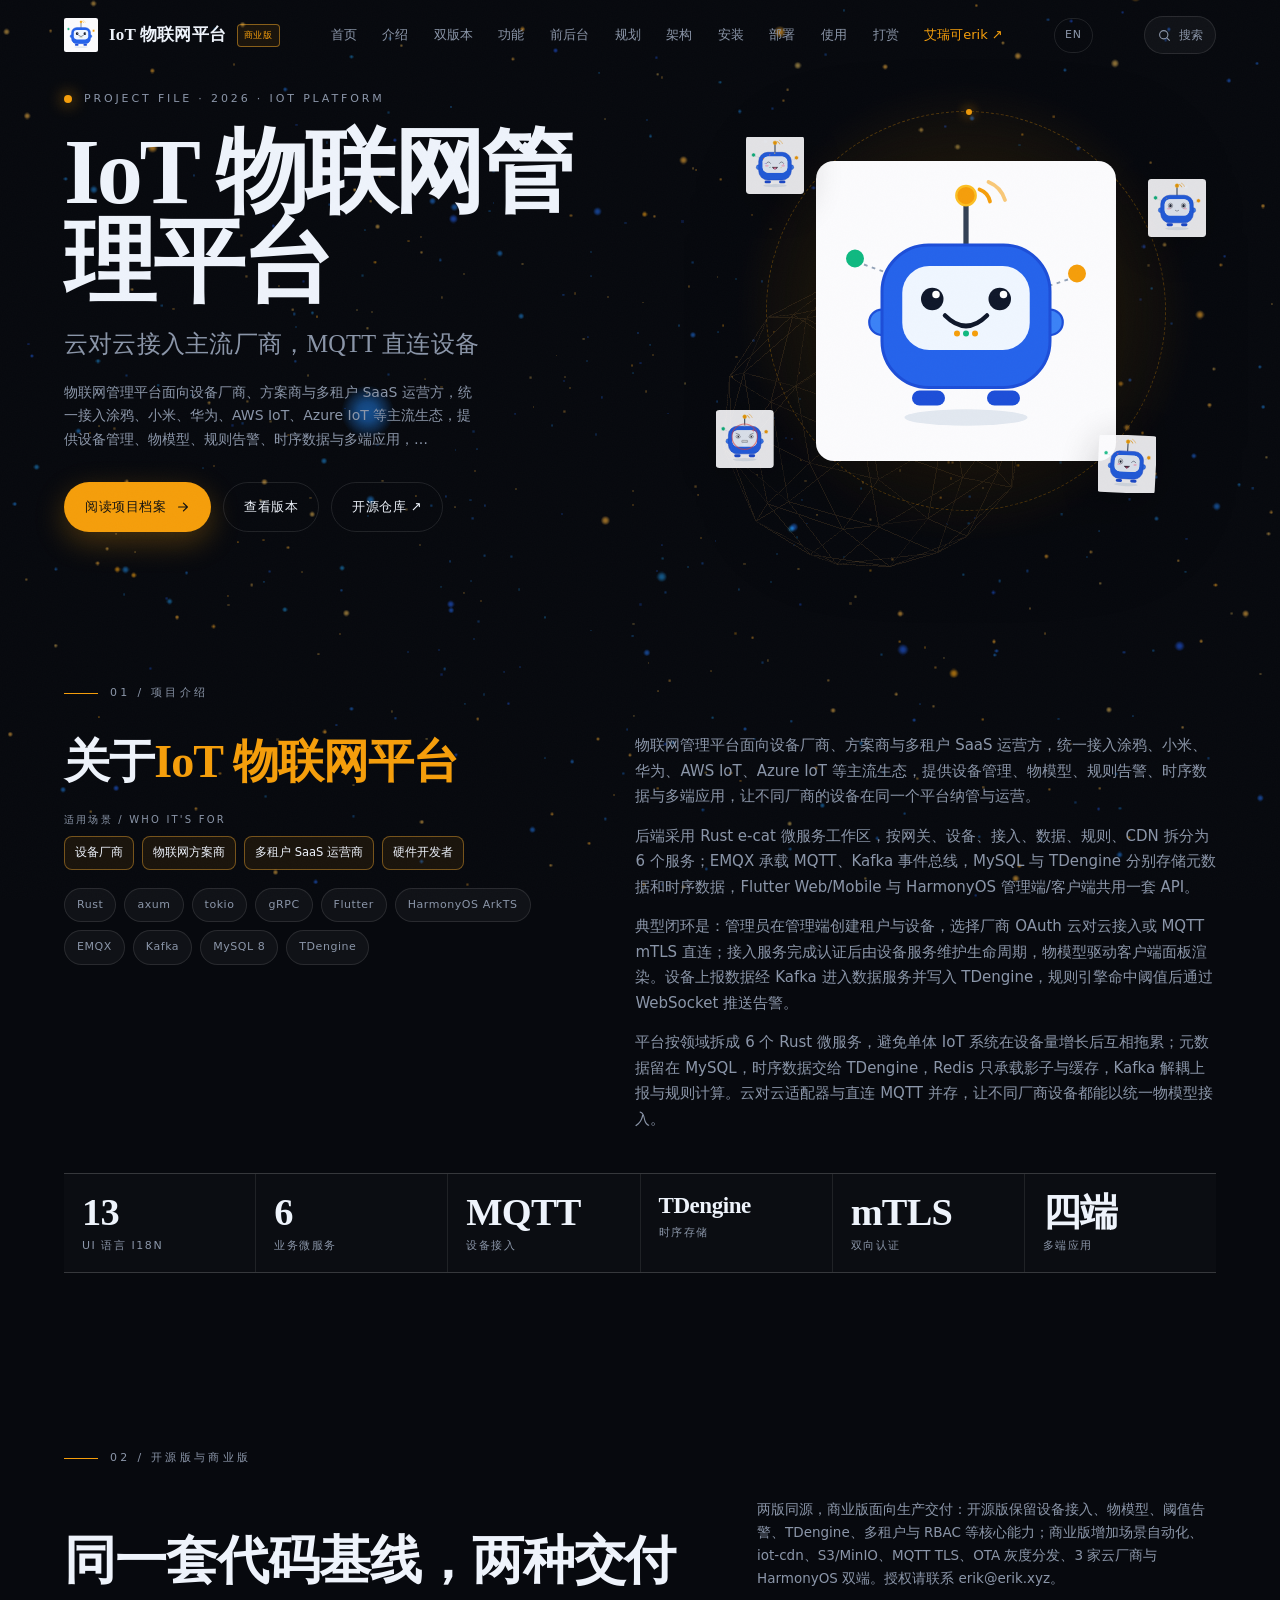
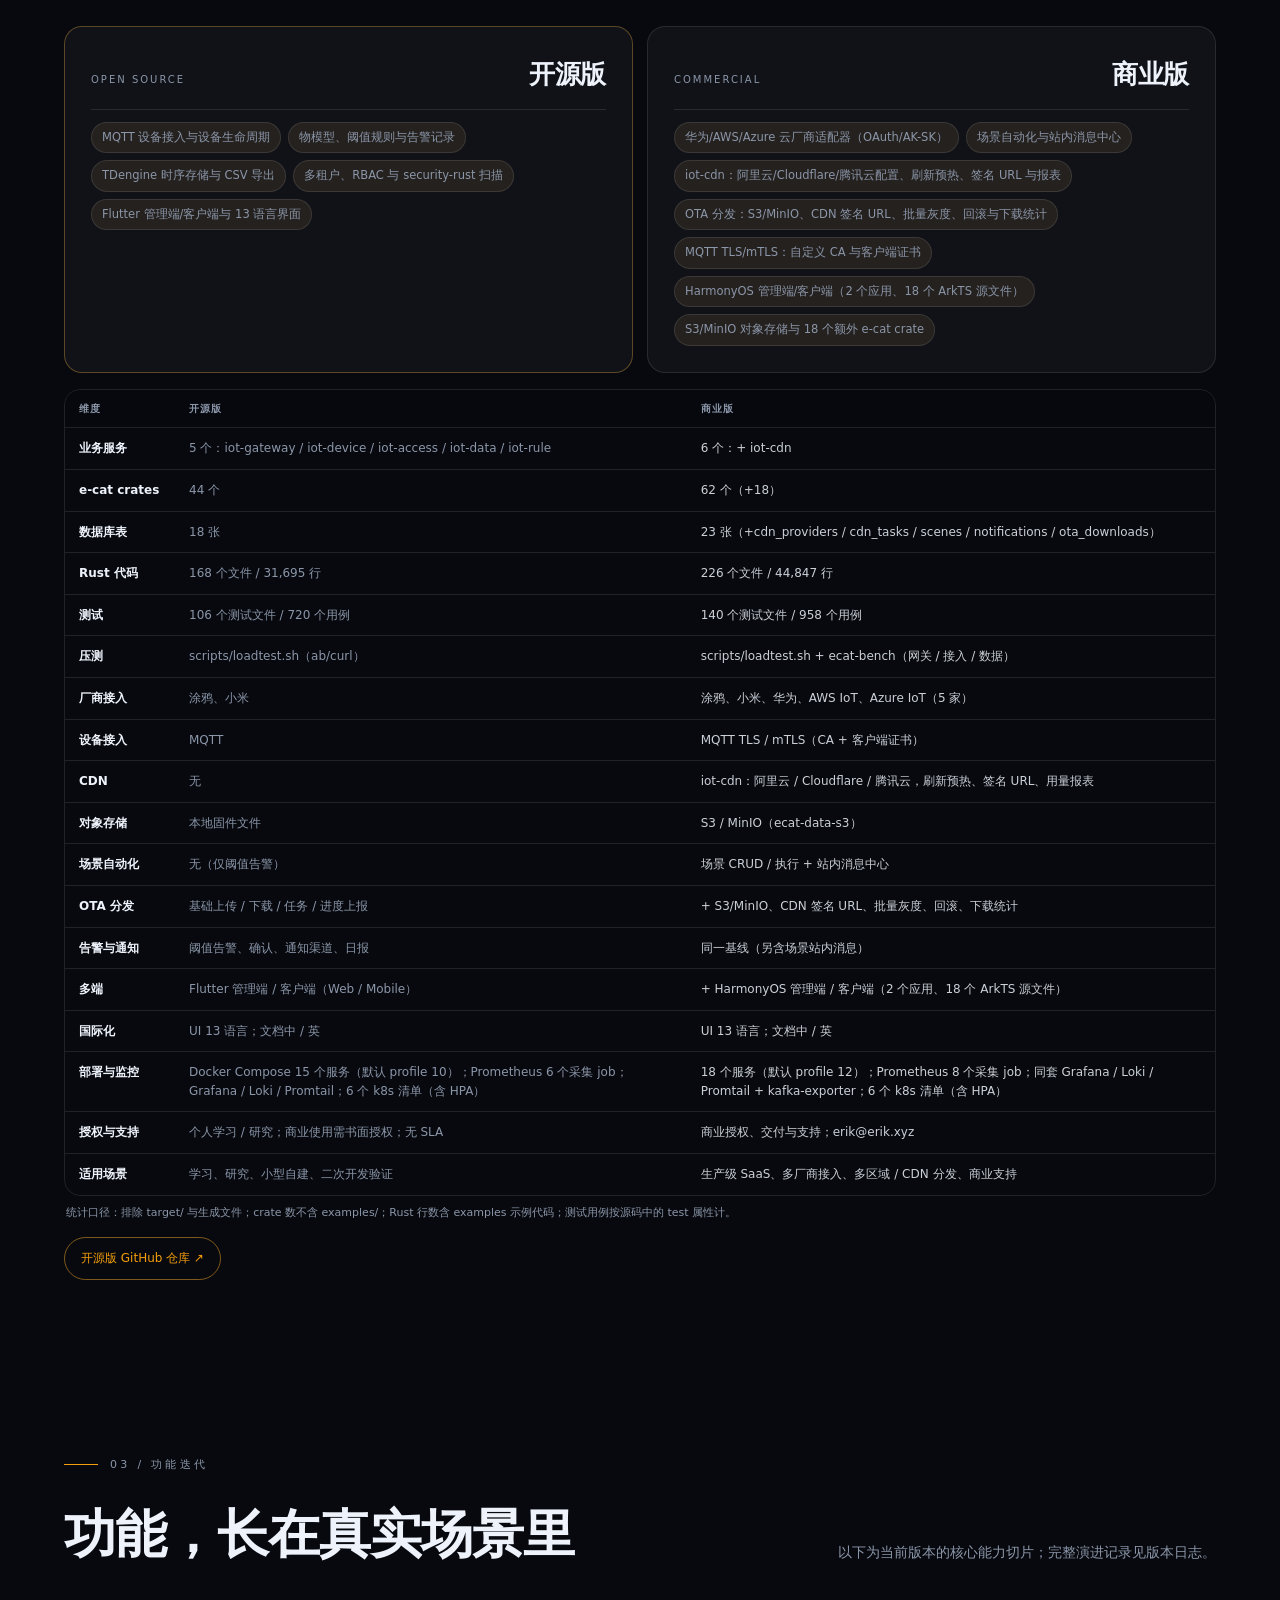
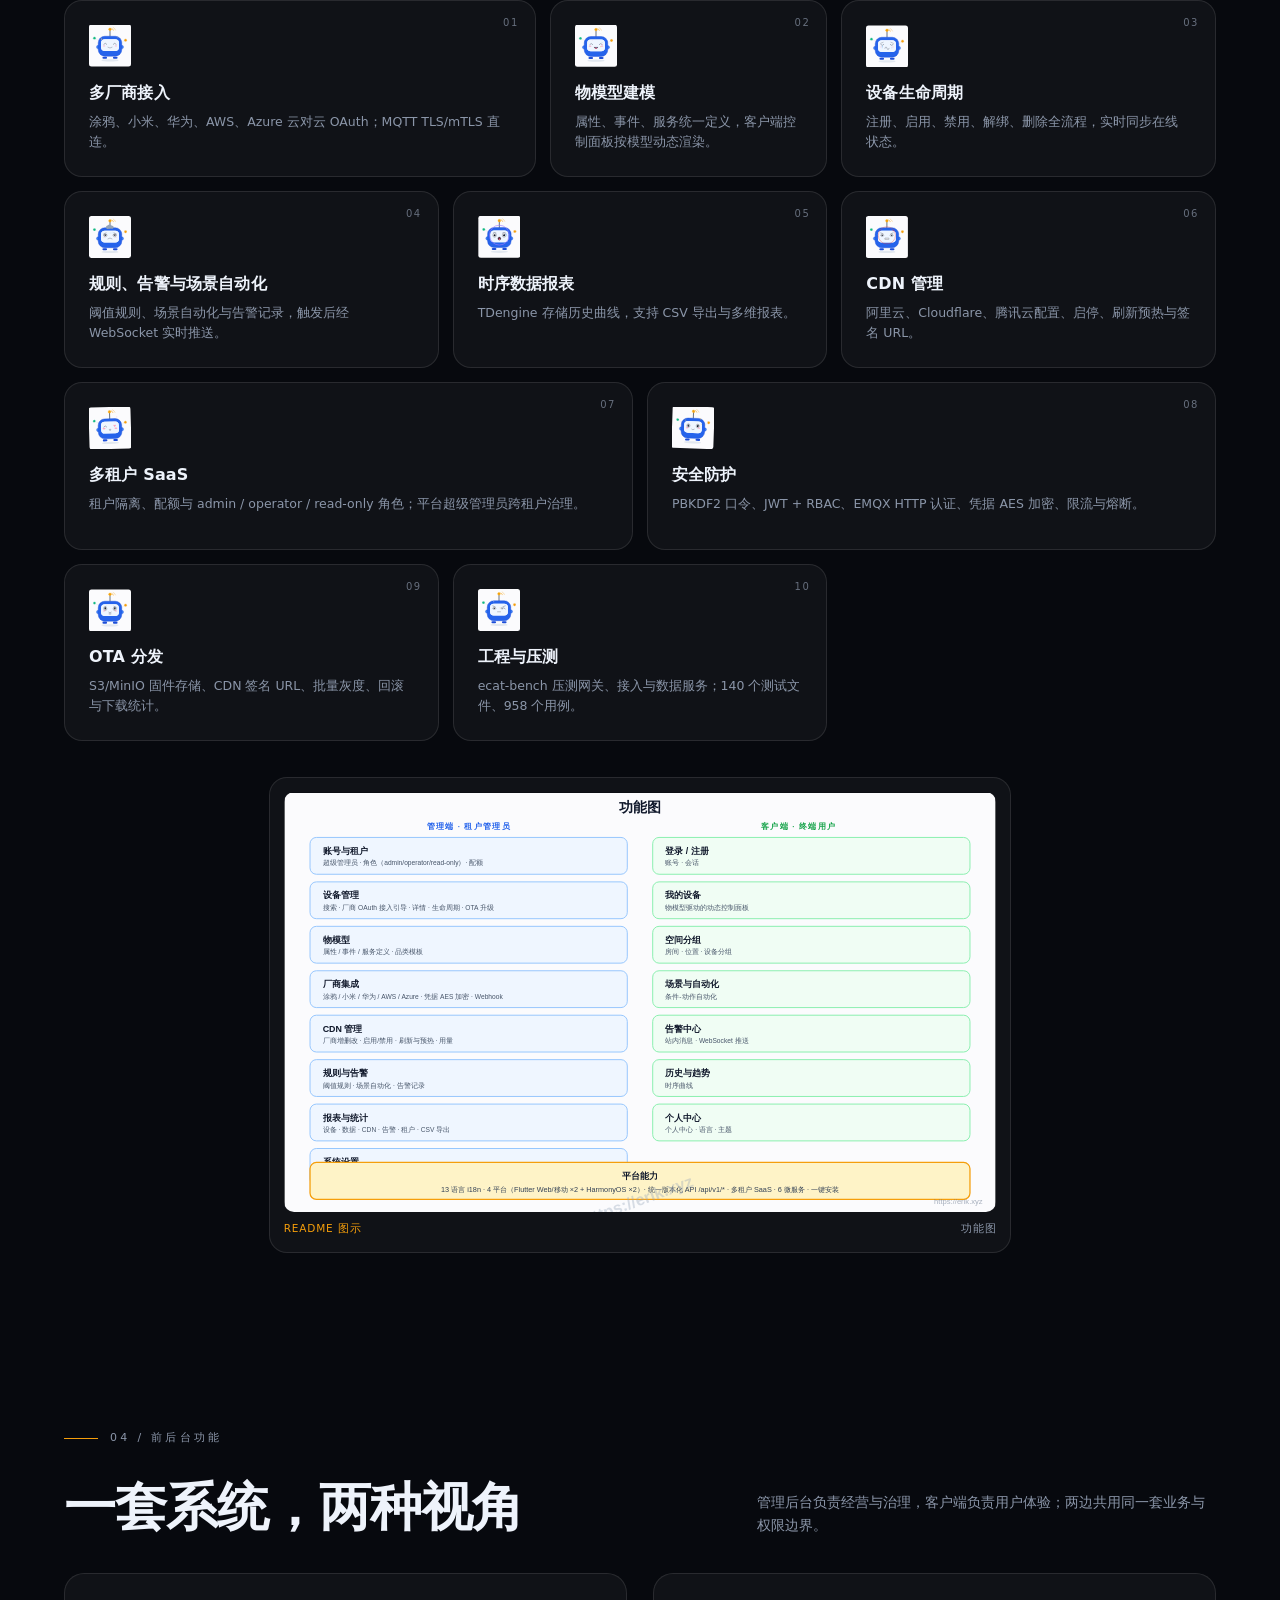
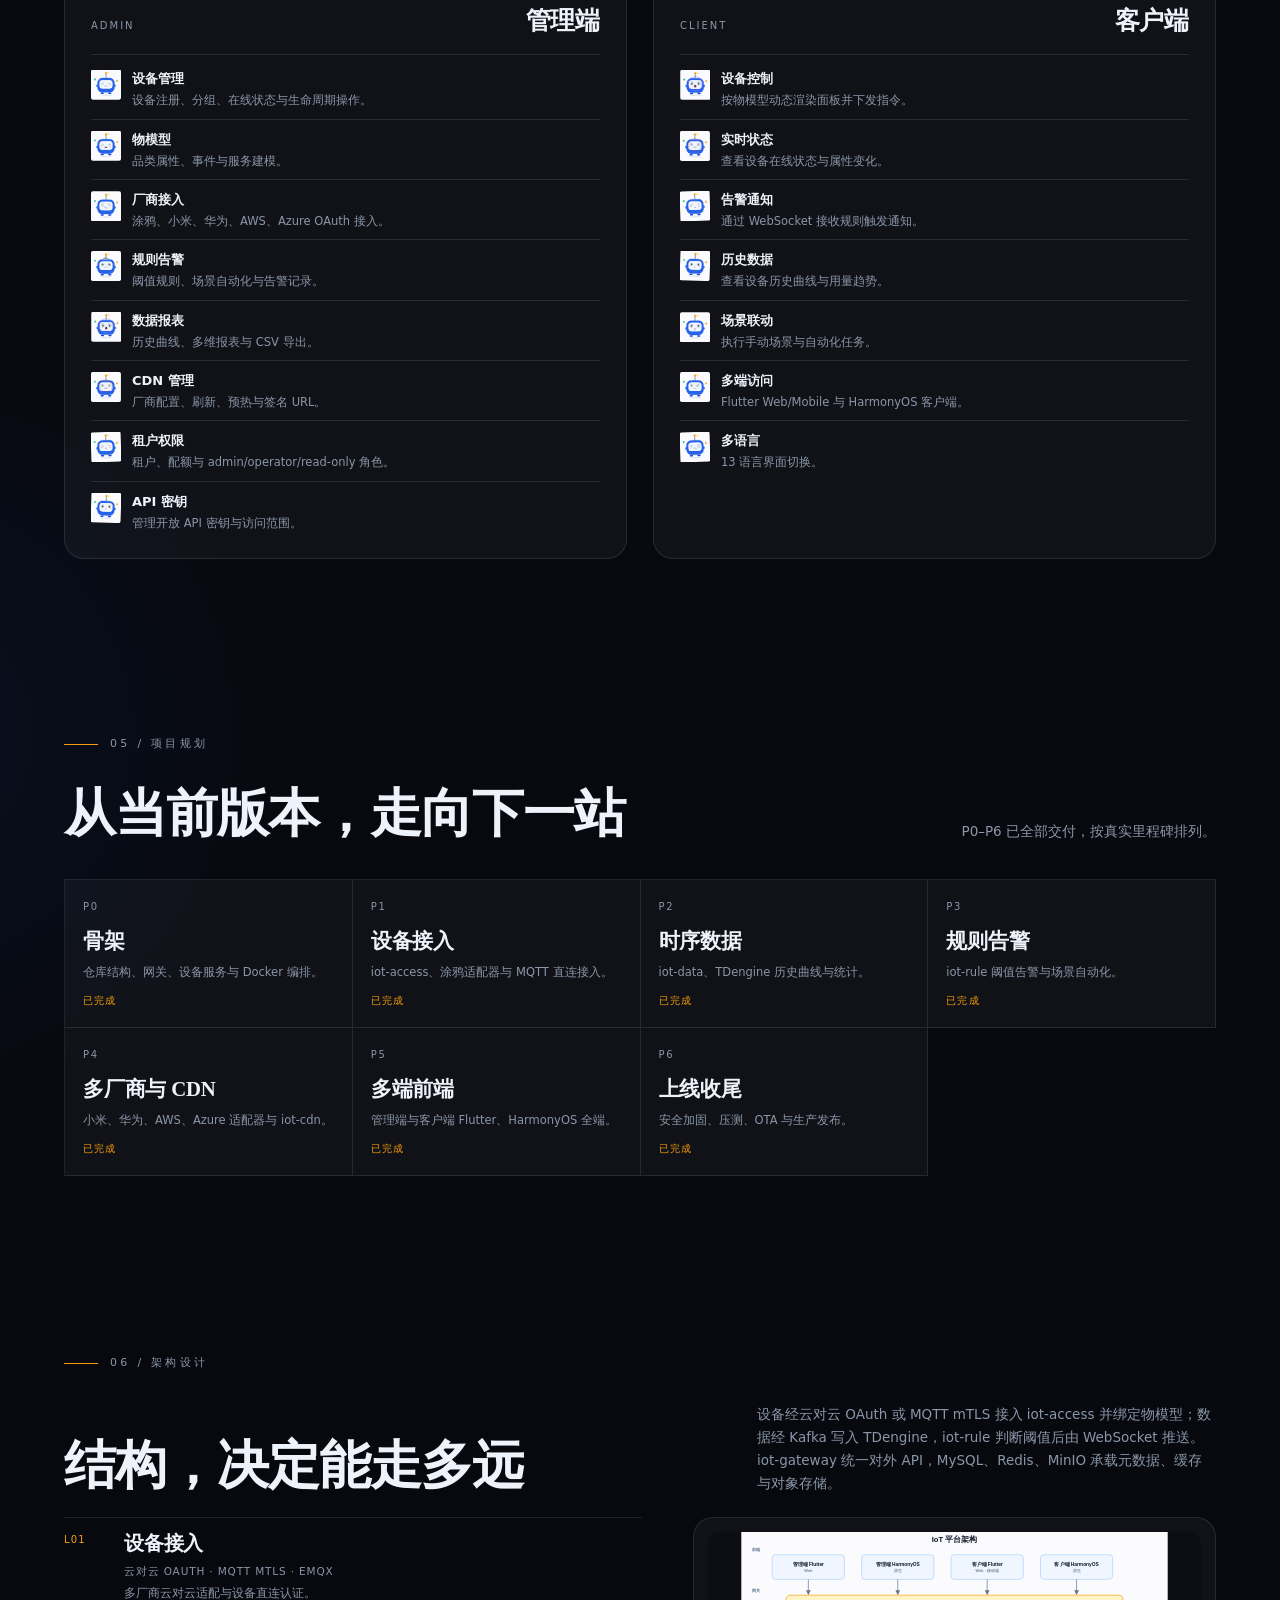
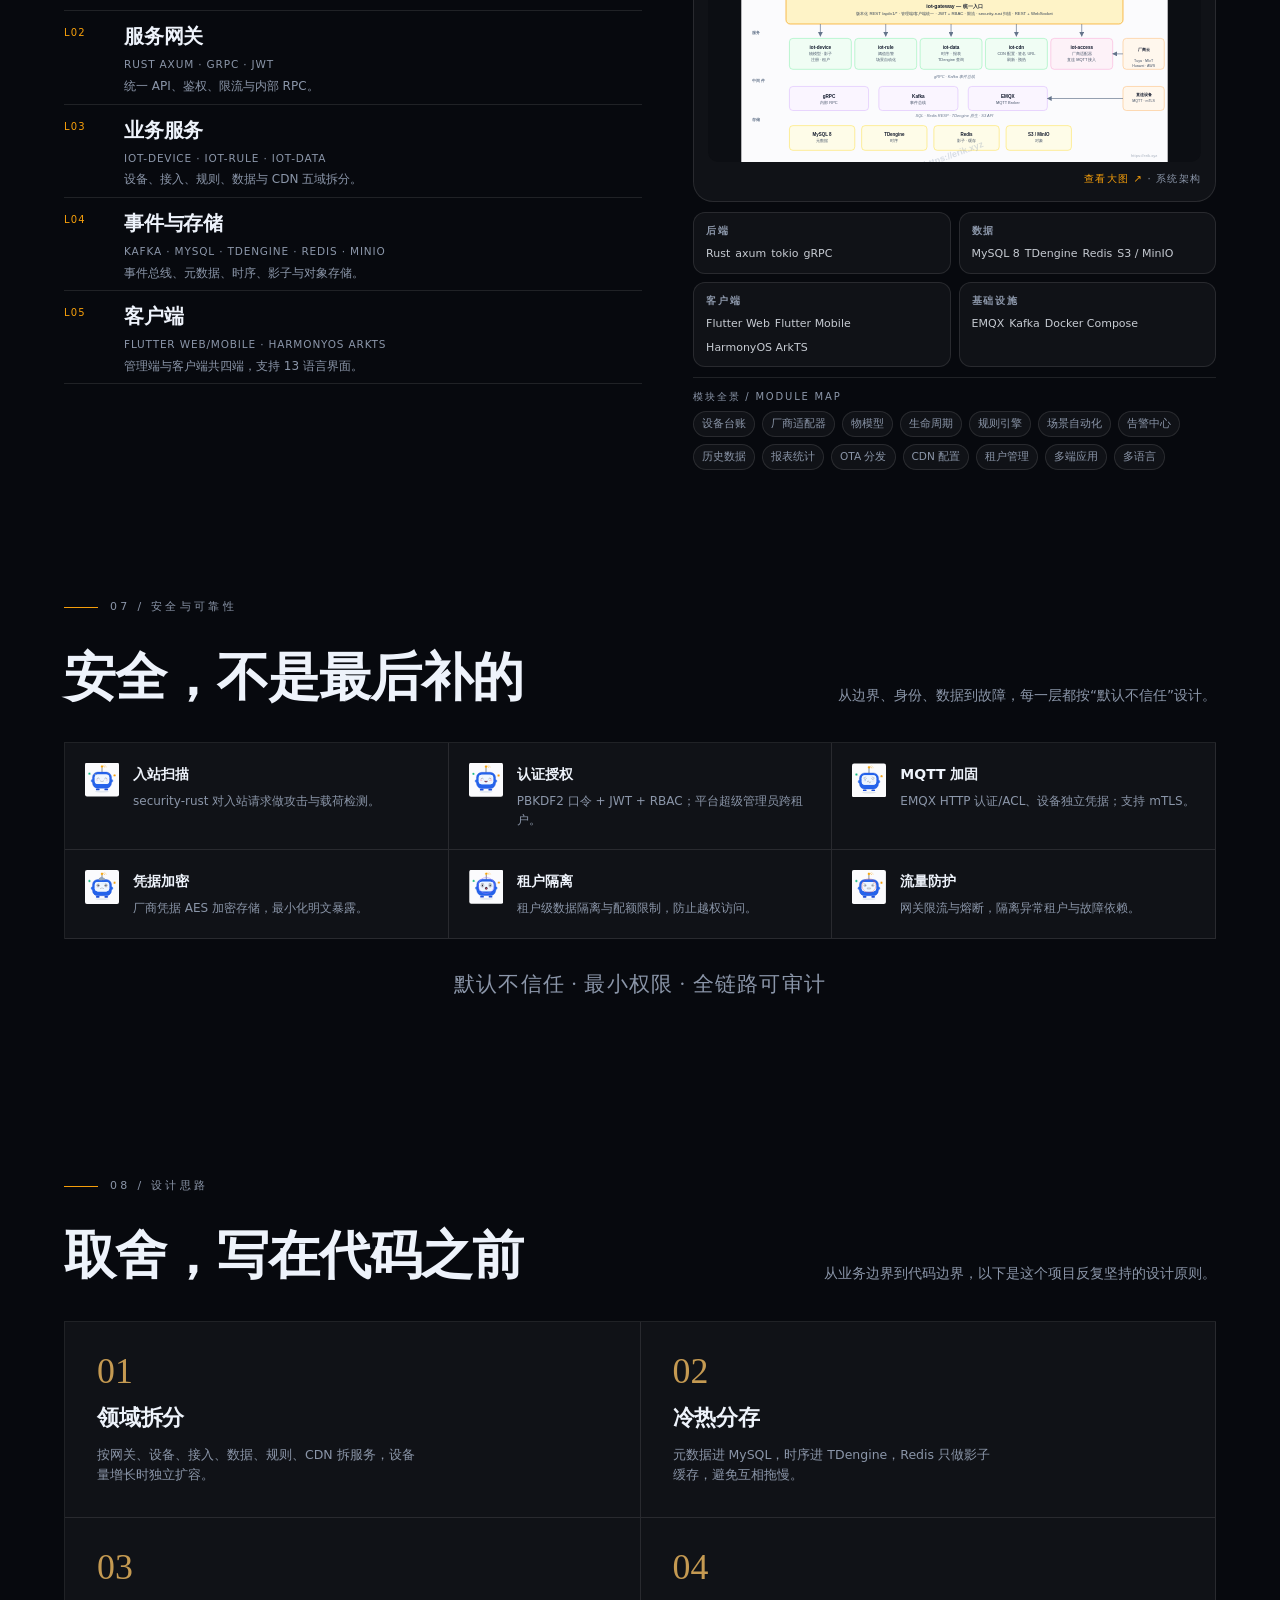
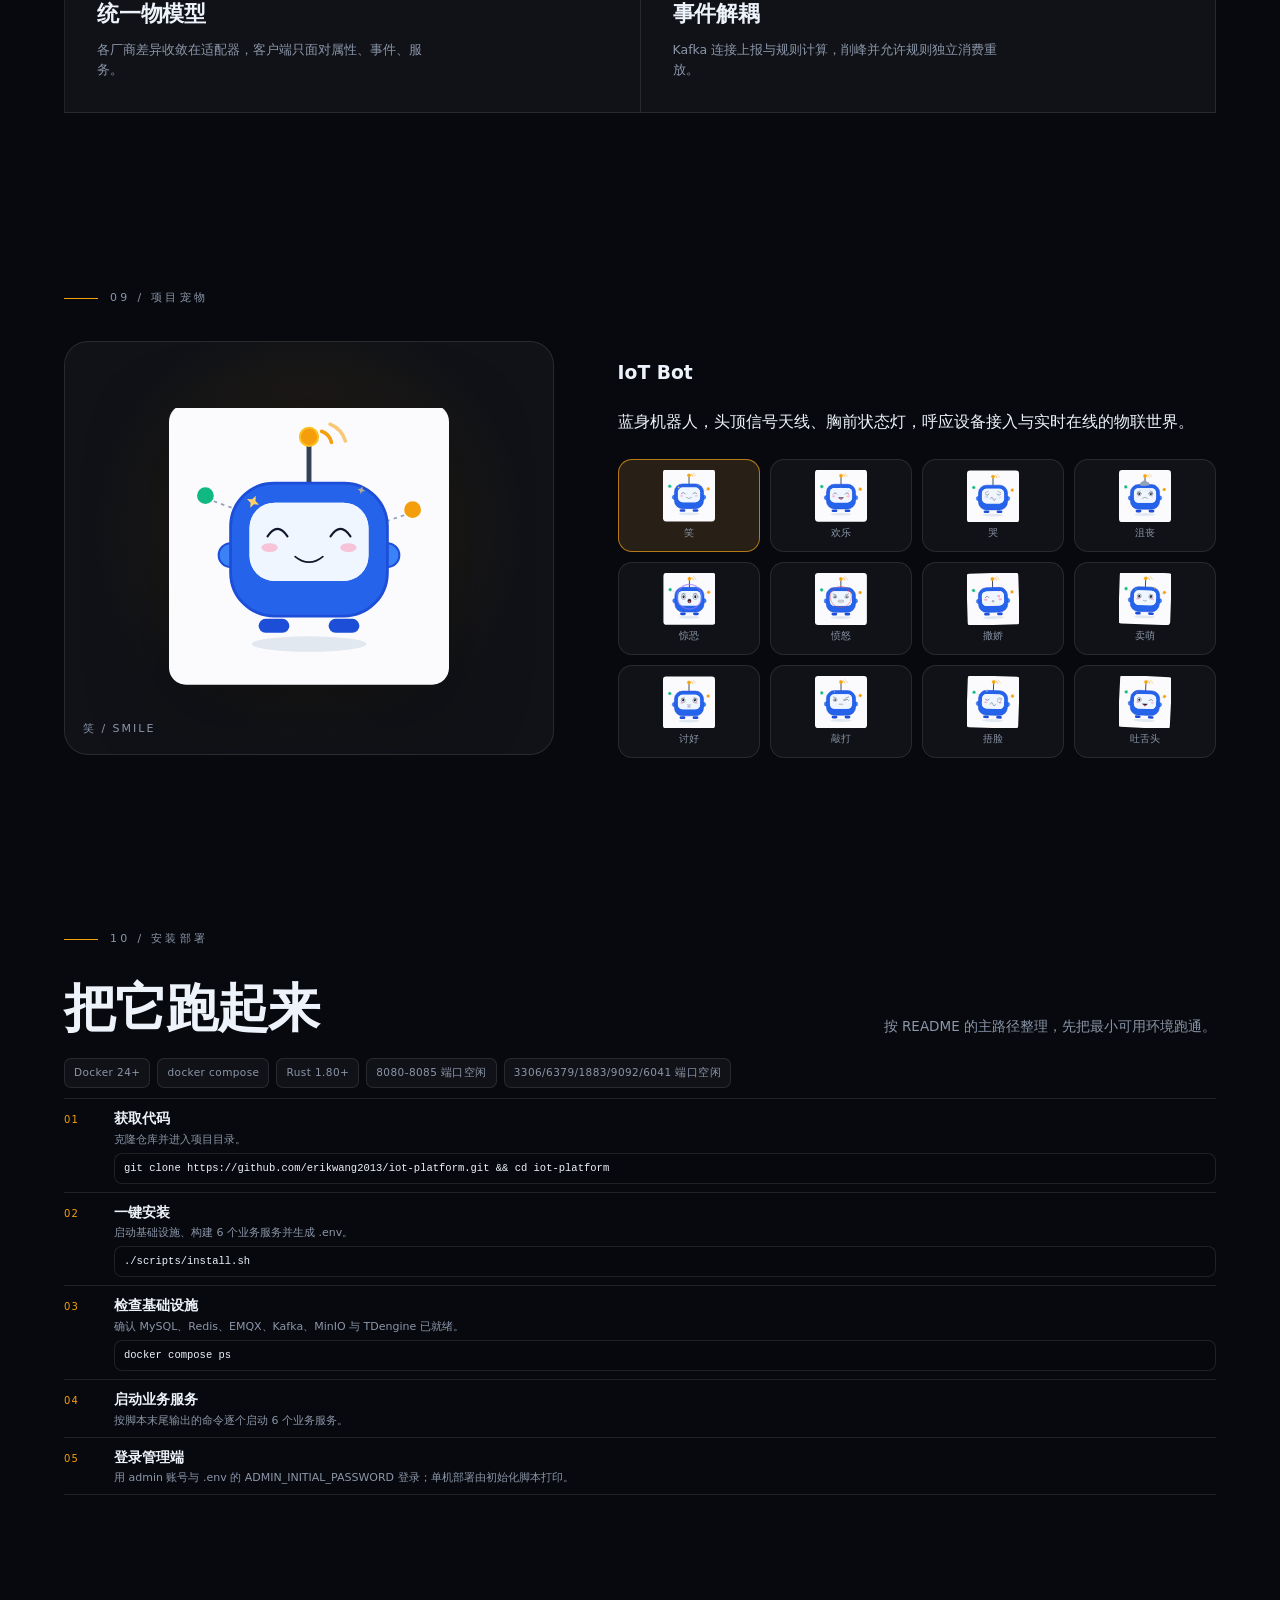
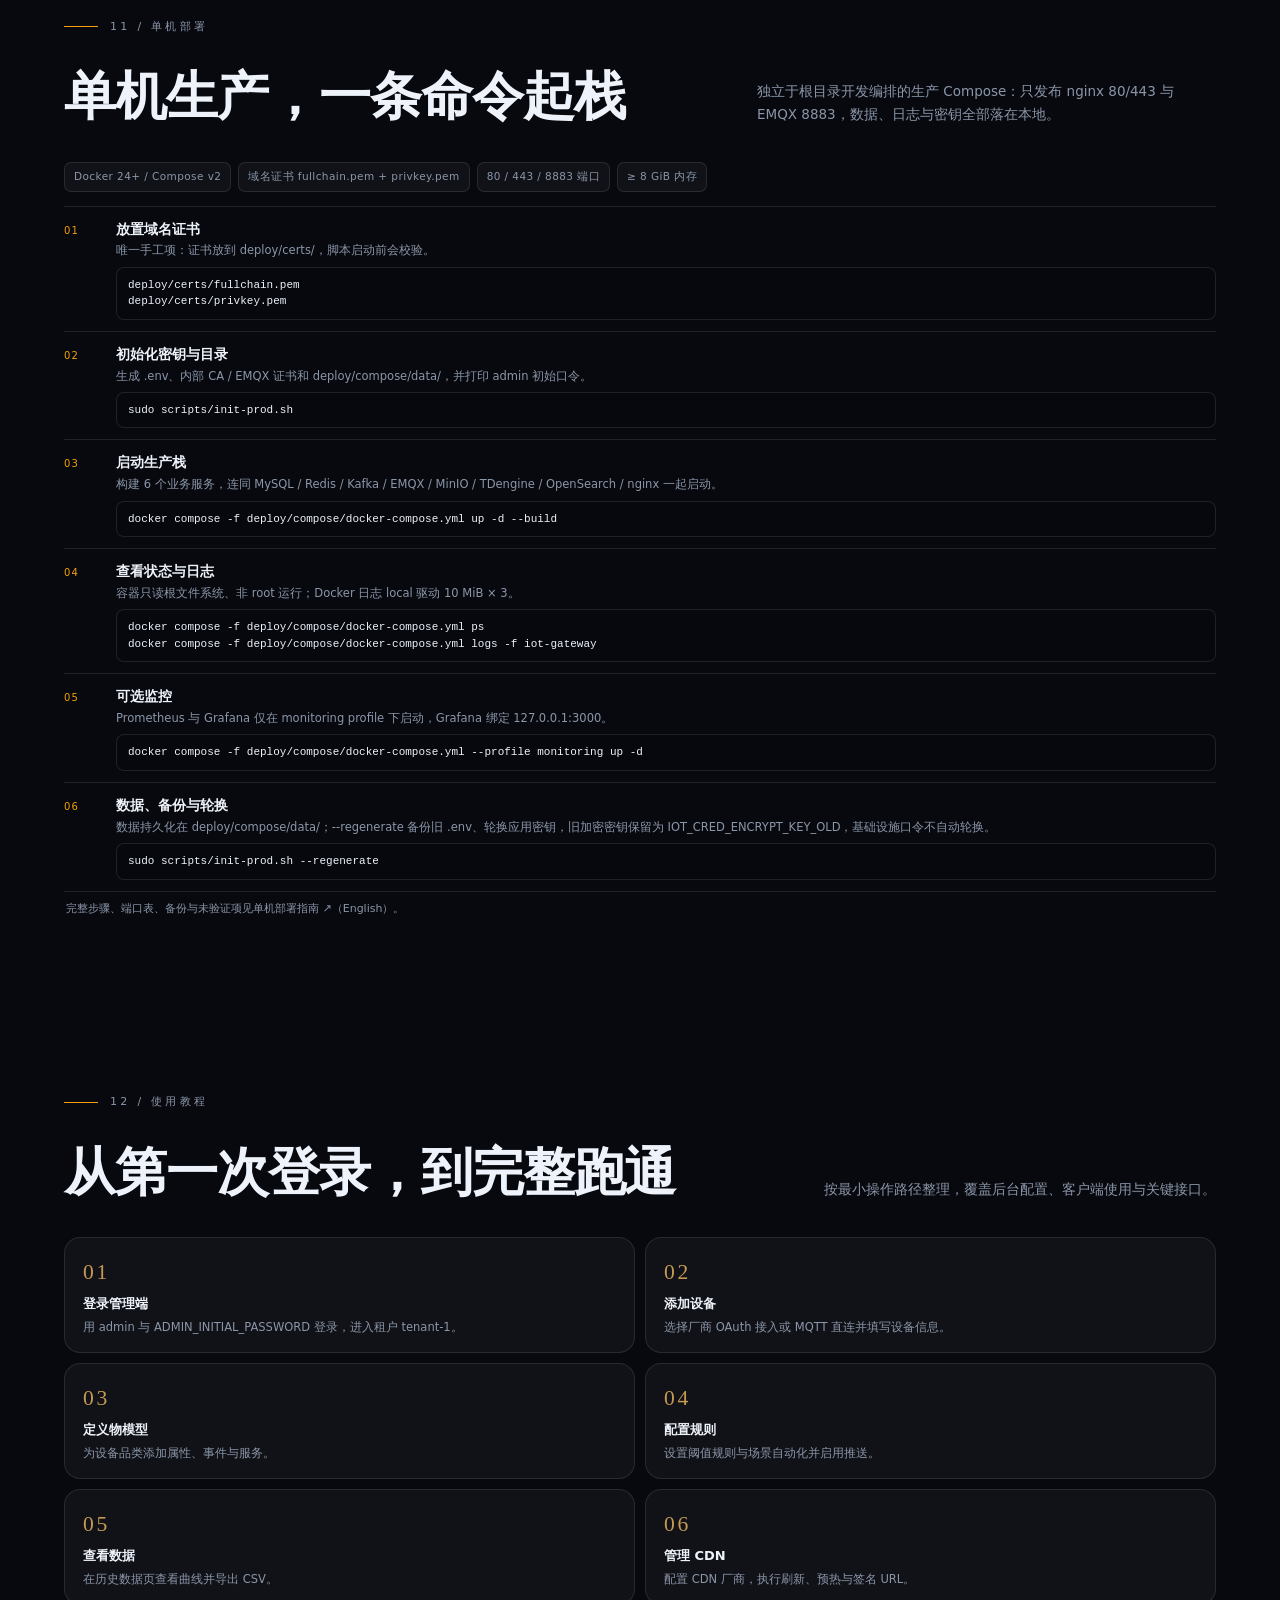
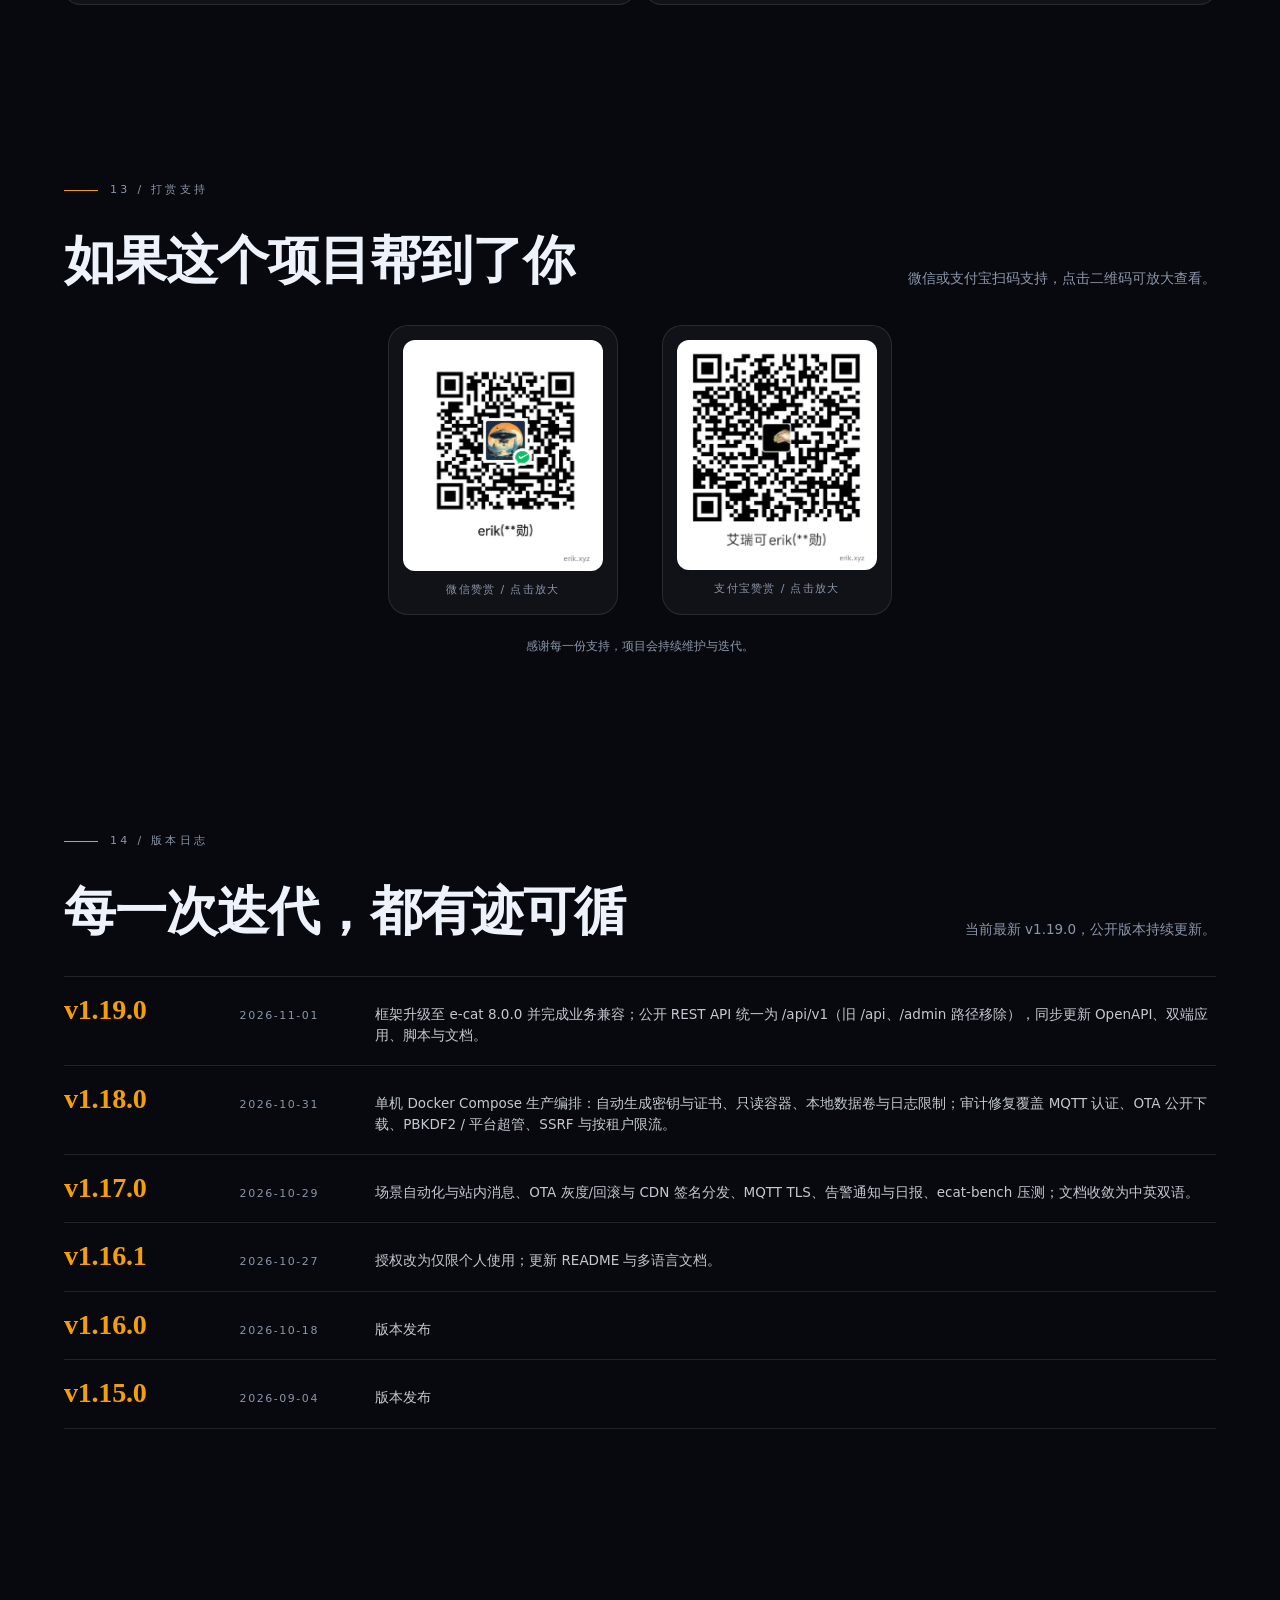
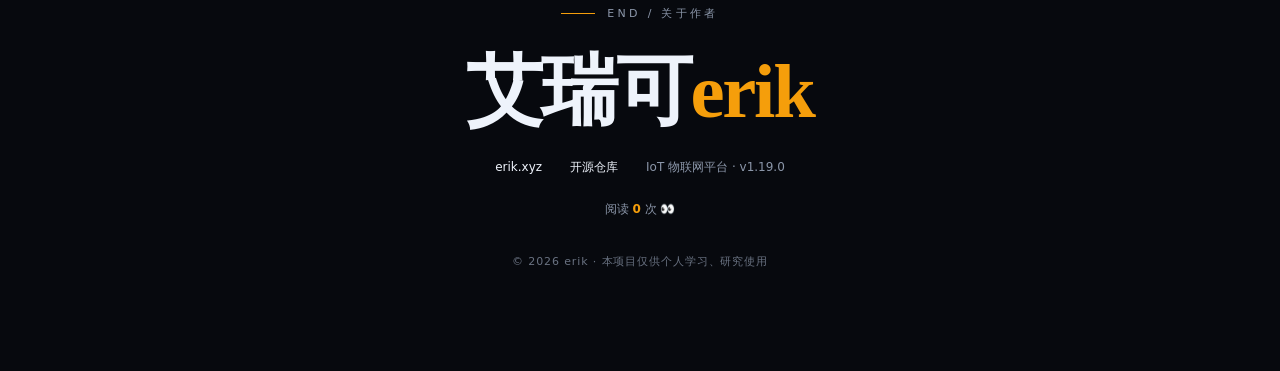
==== commit e2458722: "docs(release): document /api/v1 breaking change and v1.19.0 site" ====
--- a/site/index.html
+++ b/site/index.html
@@ -263,9 +263,9 @@
       <div class="section-label">14 / 版本日志</div>
       <div class="section-head" data-reveal>
         <h2>每一次迭代，都有迹可循</h2>
-        <p>当前最新 v1.18.0，公开版本持续更新。</p>
-      </div>
-      <div class="timeline" data-reveal><div class="tl-item"><b>v1.18.0</b><time>2026-10-31</time><p>单机 Docker Compose 生产编排：自动生成密钥与证书、只读容器、本地数据卷与日志限制；审计修复覆盖 MQTT 认证、OTA 公开下载、PBKDF2 / 平台超管、SSRF 与按租户限流。</p></div><div class="tl-item"><b>v1.17.0</b><time>2026-10-29</time><p>场景自动化与站内消息、OTA 灰度/回滚与 CDN 签名分发、MQTT TLS、告警通知与日报、ecat-bench 压测；文档收敛为中英双语。</p></div><div class="tl-item"><b>v1.16.1</b><time>2026-10-27</time><p>授权改为仅限个人使用；更新 README 与多语言文档。</p></div><div class="tl-item"><b>v1.16.0</b><time>2026-10-18</time><p>版本发布</p></div><div class="tl-item"><b>v1.15.0</b><time>2026-09-04</time><p>版本发布</p></div><div class="tl-item"><b>v1.14.0</b><time>2026-09-04</time><p>版本发布</p></div><div class="tl-item"><b>v1.13.0</b><time>2026-09-01</time><p>版本发布</p></div><div class="tl-item"><b>v1.12.0</b><time>2026-08-31</time><p>版本发布</p></div><div class="tl-item"><b>v1.11.0</b><time>2026-08-31</time><p>版本发布</p></div><div class="tl-item"><b>v1.10.0</b><time>2026-08-31</time><p>版本发布</p></div></div>
+        <p>当前最新 v1.19.0，公开版本持续更新。</p>
+      </div>
+      <div class="timeline" data-reveal><div class="tl-item"><b>v1.19.0</b><time>2026-11-01</time><p>框架升级至 e-cat 8.0.0 并完成业务兼容；公开 REST API 统一为 /api/v1（旧 /api、/admin 路径移除），同步更新 OpenAPI、双端应用、脚本与文档。</p></div><div class="tl-item"><b>v1.18.0</b><time>2026-10-31</time><p>单机 Docker Compose 生产编排：自动生成密钥与证书、只读容器、本地数据卷与日志限制；审计修复覆盖 MQTT 认证、OTA 公开下载、PBKDF2 / 平台超管、SSRF 与按租户限流。</p></div><div class="tl-item"><b>v1.17.0</b><time>2026-10-29</time><p>场景自动化与站内消息、OTA 灰度/回滚与 CDN 签名分发、MQTT TLS、告警通知与日报、ecat-bench 压测；文档收敛为中英双语。</p></div><div class="tl-item"><b>v1.16.1</b><time>2026-10-27</time><p>授权改为仅限个人使用；更新 README 与多语言文档。</p></div><div class="tl-item"><b>v1.16.0</b><time>2026-10-18</time><p>版本发布</p></div><div class="tl-item"><b>v1.15.0</b><time>2026-09-04</time><p>版本发布</p></div><div class="tl-item"><b>v1.14.0</b><time>2026-09-04</time><p>版本发布</p></div><div class="tl-item"><b>v1.13.0</b><time>2026-09-01</time><p>版本发布</p></div><div class="tl-item"><b>v1.12.0</b><time>2026-08-31</time><p>版本发布</p></div><div class="tl-item"><b>v1.11.0</b><time>2026-08-31</time><p>版本发布</p></div><div class="tl-item"><b>v1.10.0</b><time>2026-08-31</time><p>版本发布</p></div></div>
     </div>
   </section>
 
@@ -276,7 +276,7 @@
       <div class="footer-meta">
         <a href="https://erik.xyz" target="_blank" rel="noopener">erik.xyz</a>
         <a href="https://github.com/erikwang2013/iot-platform" target="_blank" rel="noopener">开源仓库</a>
-        <span>IoT 物联网平台 · v1.18.0</span>
+        <span>IoT 物联网平台 · v1.19.0</span>
       </div>
       <div class="footer-info" id="busuanzi"><script async src="//busuanzi.ibruce.info/busuanzi/2.3/busuanzi.pure.mini.js"></script> <span id="busuanzi_container_page_pv"><span data-i18n="post.readA">阅读</span> <b id="busuanzi_value_page_pv">0</b> <span data-i18n="post.readB">次 👀</span></span></div>
       <p class="footer-note">© 2026 erik · 本项目仅供个人学习、研究使用</p>
@@ -294,7 +294,7 @@
     <p class="search-empty" id="searchEmpty">输入关键词搜索功能、模块、版本、安装与使用教程。</p>
   </div>
 </div>
-<script type="application/json" id="searchIndex">[{"id": "intro", "section": "项目介绍", "title": "IoT 物联网管理平台", "text": "物联网管理平台面向设备厂商、方案商与多租户 SaaS 运营方，统一接入涂鸦、小米、华为、AWS IoT、Azure IoT 等主流生态，提供设备管理、物模型、规则告警、时序数据与多端应用，让不同厂商的设备在同一个平台纳管与运营。 后端采用 Rust e-cat 微服务工作区，按网关、设备、接入、数据、规则、CDN 拆分为 6 个服务；EMQX 承载 MQTT、Kafka 事件总线，MySQL 与 TDengine 分别存储元数据和时序数据，Flutter Web/Mobile"}, {"id": "intro", "section": "项目介绍", "title": "适用场景与技术栈", "text": "设备厂商 物联网方案商 多租户 SaaS 运营商 硬件开发者 Rust axum tokio gRPC Flutter HarmonyOS ArkTS EMQX Kafka MySQL 8 TDengine"}, {"id": "editions", "section": "开源版与商业版", "title": "开源版与商业版", "text": "两版同源，商业版面向生产交付：开源版保留设备接入、物模型、阈值告警、TDengine、多租户与 RBAC 等核心能力；商业版增加场景自动化、iot-cdn、S3/MinIO、MQTT TLS、OTA 灰度分发、3 家云厂商与 HarmonyOS 双端。授权请联系 erik@erik.xyz。"}, {"id": "editions", "section": "开源版与商业版", "title": "业务服务", "text": "开源版：5 个：iot-gateway / iot-device / iot-access / iot-data / iot-rule 商业版：6 个：+ iot-cdn"}, {"id": "editions", "section": "开源版与商业版", "title": "e-cat crates", "text": "开源版：44 个 商业版：62 个（+18）"}, {"id": "editions", "section": "开源版与商业版", "title": "数据库表", "text": "开源版：18 张 商业版：23 张（+cdn_providers / cdn_tasks / scenes / notifications / ota_downloads）"}, {"id": "editions", "section": "开源版与商业版", "title": "Rust 代码", "text": "开源版：168 个文件 / 31,695 行 商业版：226 个文件 / 44,847 行"}, {"id": "editions", "section": "开源版与商业版", "title": "测试", "text": "开源版：106 个测试文件 / 720 个用例 商业版：140 个测试文件 / 958 个用例"}, {"id": "editions", "section": "开源版与商业版", "title": "压测", "text": "开源版：scripts/loadtest.sh（ab/curl） 商业版：scripts/loadtest.sh + ecat-bench（网关 / 接入 / 数据）"}, {"id": "editions", "section": "开源版与商业版", "title": "厂商接入", "text": "开源版：涂鸦、小米 商业版：涂鸦、小米、华为、AWS IoT、Azure IoT（5 家）"}, {"id": "editions", "section": "开源版与商业版", "title": "设备接入", "text": "开源版：MQTT 商业版：MQTT TLS / mTLS（CA + 客户端证书）"}, {"id": "editions", "section": "开源版与商业版", "title": "CDN", "text": "开源版：无 商业版：iot-cdn：阿里云 / Cloudflare / 腾讯云，刷新预热、签名 URL、用量报表"}, {"id": "editions", "section": "开源版与商业版", "title": "对象存储", "text": "开源版：本地固件文件 商业版：S3 / MinIO（ecat-data-s3）"}, {"id": "editions", "section": "开源版与商业版", "title": "场景自动化", "text": "开源版：无（仅阈值告警） 商业版：场景 CRUD / 执行 + 站内消息中心"}, {"id": "editions", "section": "开源版与商业版", "title": "OTA 分发", "text": "开源版：基础上传 / 下载 / 任务 / 进度上报 商业版：+ S3/MinIO、CDN 签名 URL、批量灰度、回滚、下载统计"}, {"id": "editions", "section": "开源版与商业版", "title": "告警与通知", "text": "开源版：阈值告警、确认、通知渠道、日报 商业版：同一基线（另含场景站内消息）"}, {"id": "editions", "section": "开源版与商业版", "title": "多端", "text": "开源版：Flutter 管理端 / 客户端（Web / Mobile） 商业版：+ HarmonyOS 管理端 / 客户端（2 个应用、18 个 ArkTS 源文件）"}, {"id": "editions", "section": "开源版与商业版", "title": "国际化", "text": "开源版：UI 13 语言；文档中 / 英 商业版：UI 13 语言；文档中 / 英"}, {"id": "editions", "section": "开源版与商业版", "title": "部署与监控", "text": "开源版：Docker Compose 15 个服务（默认 profile 10）；Prometheus 6 个采集 job；Grafana / Loki / Promtail；6 个 k8s 清单（含 HPA） 商业版：18 个服务（默认 profile 12）；Prometheus 8 个采集 job；同套 Grafana / Loki / Promtail + kafka-exporter；6 个 k8s 清单（含 HPA）"}, {"id": "editions", "section": "开源版与商业版", "title": "授权与支持", "text": "开源版：个人学习 / 研究；商业使用需书面授权；无 SLA 商业版：商业授权、交付与支持；erik@erik.xyz"}, {"id": "editions", "section": "开源版与商业版", "title": "适用场景", "text": "开源版：学习、研究、小型自建、二次开发验证 商业版：生产级 SaaS、多厂商接入、多区域 / CDN 分发、商业支持"}, {"id": "editions", "section": "开源版与商业版", "title": "开源版保留能力", "text": "MQTT 设备接入与设备生命周期 物模型、阈值规则与告警记录 TDengine 时序存储与 CSV 导出 多租户、RBAC 与 security-rust 扫描 Flutter 管理端/客户端与 13 语言界面"}, {"id": "editions", "section": "开源版与商业版", "title": "商业版额外能力", "text": "华为/AWS/Azure 云厂商适配器（OAuth/AK-SK） 场景自动化与站内消息中心 iot-cdn：阿里云/Cloudflare/腾讯云配置、刷新预热、签名 URL 与报表 OTA 分发：S3/MinIO、CDN 签名 URL、批量灰度、回滚与下载统计 MQTT TLS/mTLS：自定义 CA 与客户端证书 HarmonyOS 管理端/客户端（2 个应用、18 个 ArkTS 源文件） S3/MinIO 对象存储与 18 个额外 e-cat crate"}, {"id": "features", "section": "功能迭代", "title": "多厂商接入", "text": "涂鸦、小米、华为、AWS、Azure 云对云 OAuth；MQTT TLS/mTLS 直连。"}, {"id": "features", "section": "功能迭代", "title": "物模型建模", "text": "属性、事件、服务统一定义，客户端控制面板按模型动态渲染。"}, {"id": "features", "section": "功能迭代", "title": "设备生命周期", "text": "注册、启用、禁用、解绑、删除全流程，实时同步在线状态。"}, {"id": "features", "section": "功能迭代", "title": "规则、告警与场景自动化", "text": "阈值规则、场景自动化与告警记录，触发后经 WebSocket 实时推送。"}, {"id": "features", "section": "功能迭代", "title": "时序数据报表", "text": "TDengine 存储历史曲线，支持 CSV 导出与多维报表。"}, {"id": "features", "section": "功能迭代", "title": "CDN 管理", "text": "阿里云、Cloudflare、腾讯云配置、启停、刷新预热与签名 URL。"}, {"id": "features", "section": "功能迭代", "title": "多租户 SaaS", "text": "租户隔离、配额与 admin / operator / read-only 角色；平台超级管理员跨租户治理。"}, {"id": "features", "section": "功能迭代", "title": "安全防护", "text": "PBKDF2 口令、JWT + RBAC、EMQX HTTP 认证、凭据 AES 加密、限流与熔断。"}, {"id": "features", "section": "功能迭代", "title": "OTA 分发", "text": "S3/MinIO 固件存储、CDN 签名 URL、批量灰度、回滚与下载统计。"}, {"id": "features", "section": "功能迭代", "title": "工程与压测", "text": "ecat-bench 压测网关、接入与数据服务；140 个测试文件、958 个用例。"}, {"id": "features", "section": "功能迭代", "title": "功能图", "text": "README 图示"}, {"id": "sides", "section": "前后台功能", "title": "管理端 · 设备管理", "text": "设备注册、分组、在线状态与生命周期操作。"}, {"id": "sides", "section": "前后台功能", "title": "管理端 · 物模型", "text": "品类属性、事件与服务建模。"}, {"id": "sides", "section": "前后台功能", "title": "管理端 · 厂商接入", "text": "涂鸦、小米、华为、AWS、Azure OAuth 接入。"}, {"id": "sides", "section": "前后台功能", "title": "管理端 · 规则告警", "text": "阈值规则、场景自动化与告警记录。"}, {"id": "sides", "section": "前后台功能", "title": "管理端 · 数据报表", "text": "历史曲线、多维报表与 CSV 导出。"}, {"id": "sides", "section": "前后台功能", "title": "管理端 · CDN 管理", "text": "厂商配置、刷新、预热与签名 URL。"}, {"id": "sides", "section": "前后台功能", "title": "管理端 · 租户权限", "text": "租户、配额与 admin/operator/read-only 角色。"}, {"id": "sides", "section": "前后台功能", "title": "管理端 · API 密钥", "text": "管理开放 API 密钥与访问范围。"}, {"id": "sides", "section": "前后台功能", "title": "客户端 · 设备控制", "text": "按物模型动态渲染面板并下发指令。"}, {"id": "sides", "section": "前后台功能", "title": "客户端 · 实时状态", "text": "查看设备在线状态与属性变化。"}, {"id": "sides", "section": "前后台功能", "title": "客户端 · 告警通知", "text": "通过 WebSocket 接收规则触发通知。"}, {"id": "sides", "section": "前后台功能", "title": "客户端 · 历史数据", "text": "查看设备历史曲线与用量趋势。"}, {"id": "sides", "section": "前后台功能", "title": "客户端 · 场景联动", "text": "执行手动场景与自动化任务。"}, {"id": "sides", "section": "前后台功能", "title": "客户端 · 多端访问", "text": "Flutter Web/Mobile 与 HarmonyOS 客户端。"}, {"id": "sides", "section": "前后台功能", "title": "客户端 · 多语言", "text": "13 语言界面切换。"}, {"id": "roadmap", "section": "项目规划", "title": "P0 · 骨架", "text": "仓库结构、网关、设备服务与 Docker 编排。 已完成"}, {"id": "roadmap", "section": "项目规划", "title": "P1 · 设备接入", "text": "iot-access、涂鸦适配器与 MQTT 直连接入。 已完成"}, {"id": "roadmap", "section": "项目规划", "title": "P2 · 时序数据", "text": "iot-data、TDengine 历史曲线与统计。 已完成"}, {"id": "roadmap", "section": "项目规划", "title": "P3 · 规则告警", "text": "iot-rule 阈值告警与场景自动化。 已完成"}, {"id": "roadmap", "section": "项目规划", "title": "P4 · 多厂商与 CDN", "text": "小米、华为、AWS、Azure 适配器与 iot-cdn。 已完成"}, {"id": "roadmap", "section": "项目规划", "title": "P5 · 多端前端", "text": "管理端与客户端 Flutter、HarmonyOS 全端。 已完成"}, {"id": "roadmap", "section": "项目规划", "title": "P6 · 上线收尾", "text": "安全加固、压测、OTA 与生产发布。 已完成"}, {"id": "architecture", "section": "架构设计", "title": "架构总览", "text": "设备经云对云 OAuth 或 MQTT mTLS 接入 iot-access 并绑定物模型；数据经 Kafka 写入 TDengine，iot-rule 判断阈值后由 WebSocket 推送。iot-gateway 统一对外 API，MySQL、Redis、MinIO 承载元数据、缓存与对象存储。"}, {"id": "architecture", "section": "架构设计", "title": "设备接入", "text": "云对云 OAuth · MQTT mTLS · EMQX 多厂商云对云适配与设备直连认证。"}, {"id": "architecture", "section": "架构设计", "title": "服务网关", "text": "Rust axum · gRPC · JWT 统一 API、鉴权、限流与内部 RPC。"}, {"id": "architecture", "section": "架构设计", "title": "业务服务", "text": "iot-device · iot-rule · iot-data 设备、接入、规则、数据与 CDN 五域拆分。"}, {"id": "architecture", "section": "架构设计", "title": "事件与存储", "text": "Kafka · MySQL · TDengine · Redis · MinIO 事件总线、元数据、时序、影子与对象存储。"}, {"id": "architecture", "section": "架构设计", "title": "客户端", "text": "Flutter Web/Mobile · HarmonyOS ArkTS 管理端与客户端共四端，支持 13 语言界面。"}, {"id": "architecture", "section": "架构设计", "title": "设备台账", "text": "设备注册、分组、在线状态与详情集中管理。"}, {"id": "architecture", "section": "架构设计", "title": "厂商适配器", "text": "涂鸦、小米、华为、AWS、Azure OAuth 适配与凭据托管。"}, {"id": "architecture", "section": "架构设计", "title": "物模型", "text": "属性、事件、服务定义，供客户端动态渲染控制面板。"}, {"id": "architecture", "section": "架构设计", "title": "生命周期", "text": "注册、启用、禁用、解绑、删除状态流转。"}, {"id": "architecture", "section": "架构设计", "title": "规则引擎", "text": "阈值判断、场景联动与规则启停管理。"}, {"id": "architecture", "section": "架构设计", "title": "告警中心", "text": "告警触发、实时推送与处理记录。"}, {"id": "architecture", "section": "架构设计", "title": "历史数据", "text": "TDengine 时序查询、历史曲线与 CSV 导出。"}, {"id": "architecture", "section": "架构设计", "title": "报表统计", "text": "设备、数据、CDN、告警与租户多维报表。"}, {"id": "architecture", "section": "架构设计", "title": "CDN 配置", "text": "多厂商 CDN 启用、刷新、预热与签名 URL。"}, {"id": "architecture", "section": "架构设计", "title": "租户管理", "text": "租户隔离、配额与角色权限配置。"}, {"id": "architecture", "section": "架构设计", "title": "多端应用", "text": "Flutter Web/Mobile 与 HarmonyOS 管理端、客户端。"}, {"id": "architecture", "section": "架构设计", "title": "多语言", "text": "13 语言 i18n 资源与界面切换。"}, {"id": "architecture", "section": "架构设计", "title": "场景自动化", "text": "条件-动作编排、手动执行与站内消息。"}, {"id": "architecture", "section": "架构设计", "title": "OTA 分发", "text": "S3/MinIO 固件存储、CDN 签名 URL、批量灰度与回滚。"}, {"id": "architecture", "section": "架构设计", "title": "技术栈", "text": "后端 Rust axum tokio gRPC 数据 MySQL 8 TDengine Redis S3 / MinIO 客户端 Flutter Web Flutter Mobile HarmonyOS ArkTS 基础设施 EMQX Kafka Docker Compose"}, {"id": "security", "section": "安全与可靠性", "title": "入站扫描", "text": "security-rust 对入站请求做攻击与载荷检测。"}, {"id": "security", "section": "安全与可靠性", "title": "认证授权", "text": "PBKDF2 口令 + JWT + RBAC；平台超级管理员跨租户。"}, {"id": "security", "section": "安全与可靠性", "title": "MQTT 加固", "text": "EMQX HTTP 认证/ACL、设备独立凭据；支持 mTLS。"}, {"id": "security", "section": "安全与可靠性", "title": "凭据加密", "text": "厂商凭据 AES 加密存储，最小化明文暴露。"}, {"id": "security", "section": "安全与可靠性", "title": "租户隔离", "text": "租户级数据隔离与配额限制，防止越权访问。"}, {"id": "security", "section": "安全与可靠性", "title": "流量防护", "text": "网关限流与熔断，隔离异常租户与故障依赖。"}, {"id": "design", "section": "设计思路", "title": "领域拆分", "text": "按网关、设备、接入、数据、规则、CDN 拆服务，设备量增长时独立扩容。"}, {"id": "design", "section": "设计思路", "title": "冷热分存", "text": "元数据进 MySQL，时序进 TDengine，Redis 只做影子缓存，避免互相拖慢。"}, {"id": "design", "section": "设计思路", "title": "统一物模型", "text": "各厂商差异收敛在适配器，客户端只面对属性、事件、服务。"}, {"id": "design", "section": "设计思路", "title": "事件解耦", "text": "Kafka 连接上报与规则计算，削峰并允许规则独立消费重放。"}, {"id": "pet", "section": "项目宠物", "title": "IoT Bot", "text": "蓝身机器人，头顶信号天线、胸前状态灯，呼应设备接入与实时在线的物联世界。"}, {"id": "pet", "section": "项目宠物", "title": "宠物表情", "text": "笑 欢乐 哭 沮丧 惊恐 愤怒 撒娇 卖萌 讨好 敲打 捂脸 吐舌头"}, {"id": "install", "section": "安装部署", "title": "环境要求", "text": "Docker 24+ docker compose Rust 1.80+ 8080-8085 端口空闲 3306/6379/1883/9092/6041 端口空闲"}, {"id": "install", "section": "安装部署", "title": "获取代码", "text": "克隆仓库并进入项目目录。 git clone https://github.com/erikwang2013/iot-platform.git && cd iot-platform"}, {"id": "install", "section": "安装部署", "title": "一键安装", "text": "启动基础设施、构建 6 个业务服务并生成 .env。 ./scripts/install.sh"}, {"id": "install", "section": "安装部署", "title": "检查基础设施", "text": "确认 MySQL、Redis、EMQX、Kafka、MinIO 与 TDengine 已就绪。 docker compose ps"}, {"id": "install", "section": "安装部署", "title": "启动业务服务", "text": "按脚本末尾输出的命令逐个启动 6 个业务服务。"}, {"id": "install", "section": "安装部署", "title": "登录管理端", "text": "用 admin 账号与 .env 的 ADMIN_INITIAL_PASSWORD 登录；单机部署由初始化脚本打印。"}, {"id": "deploy", "section": "单机部署", "title": "单机生产部署", "text": "独立于根目录开发编排的生产 Compose：只发布 nginx 80/443 与 EMQX 8883，数据、日志与密钥全部落在本地。"}, {"id": "deploy", "section": "单机部署", "title": "环境要求", "text": "Docker 24+ / Compose v2 域名证书 fullchain.pem + privkey.pem 80 / 443 / 8883 端口 ≥ 8 GiB 内存"}, {"id": "deploy", "section": "单机部署", "title": "放置域名证书", "text": "唯一手工项：证书放到 deploy/certs/，脚本启动前会校验。 deploy/certs/fullchain.pem deploy/certs/privkey.pem"}, {"id": "deploy", "section": "单机部署", "title": "初始化密钥与目录", "text": "生成 .env、内部 CA / EMQX 证书和 deploy/compose/data/，并打印 admin 初始口令。 sudo scripts/init-prod.sh"}, {"id": "deploy", "section": "单机部署", "title": "启动生产栈", "text": "构建 6 个业务服务，连同 MySQL / Redis / Kafka / EMQX / MinIO / TDengine / OpenSearch / nginx 一起启动。 docker compose -f deploy/compose/docker-compose.yml up -d --build"}, {"id": "deploy", "section": "单机部署", "title": "数据、备份与轮换", "text": "数据持久化在 deploy/compose/data/；--regenerate 备份旧 .env、轮换应用密钥，旧加密密钥保留为 IOT_CRED_ENCRYPT_KEY_OLD，基础设施口令不自动轮换。"}, {"id": "usage", "section": "使用教程", "title": "登录管理端", "text": "用 admin 与 ADMIN_INITIAL_PASSWORD 登录，进入租户 tenant-1。"}, {"id": "usage", "section": "使用教程", "title": "添加设备", "text": "选择厂商 OAuth 接入或 MQTT 直连并填写设备信息。"}, {"id": "usage", "section": "使用教程", "title": "定义物模型", "text": "为设备品类添加属性、事件与服务。"}, {"id": "usage", "section": "使用教程", "title": "配置规则", "text": "设置阈值规则与场景自动化并启用推送。"}, {"id": "usage", "section": "使用教程", "title": "查看数据", "text": "在历史数据页查看曲线并导出 CSV。"}, {"id": "usage", "section": "使用教程", "title": "管理 CDN", "text": "配置 CDN 厂商，执行刷新、预热与签名 URL。"}, {"id": "donate", "section": "打赏支持", "title": "微信赞赏 / 支付宝赞赏", "text": "微信 支付宝 打赏 赞助 支持 erik"}, {"id": "timeline", "section": "版本日志", "title": "v1.18.0", "text": "单机 Docker Compose 生产编排：自动生成密钥与证书、只读容器、本地数据卷与日志限制；审计修复覆盖 MQTT 认证、OTA 公开下载、PBKDF2 / 平台超管、SSRF 与按租户限流。"}, {"id": "timeline", "section": "版本日志", "title": "v1.17.0", "text": "场景自动化与站内消息、OTA 灰度/回滚与 CDN 签名分发、MQTT TLS、告警通知与日报、ecat-bench 压测；文档收敛为中英双语。"}, {"id": "timeline", "section": "版本日志", "title": "v1.16.1", "text": "授权改为仅限个人使用；更新 README 与多语言文档。"}, {"id": "timeline", "section": "版本日志", "title": "v1.16.0", "text": "版本发布"}, {"id": "timeline", "section": "版本日志", "title": "v1.15.0", "text": "版本发布"}, {"id": "timeline", "section": "版本日志", "title": "v1.14.0", "text": "版本发布"}, {"id": "timeline", "section": "版本日志", "title": "v1.13.0", "text": "版本发布"}, {"id": "timeline", "section": "版本日志", "title": "v1.12.0", "text": "版本发布"}, {"id": "timeline", "section": "版本日志", "title": "v1.11.0", "text": "版本发布"}, {"id": "timeline", "section": "版本日志", "title": "v1.10.0", "text": "版本发布"}, {"id": "timeline", "section": "版本日志", "title": "v1.9.0", "text": "版本发布"}, {"id": "timeline", "section": "版本日志", "title": "v1.8.0", "text": "版本发布"}, {"id": "timeline", "section": "版本日志", "title": "v1.7.0", "text": "版本发布"}, {"id": "timeline", "section": "版本日志", "title": "v1.6.0", "text": "版本发布"}, {"id": "timeline", "section": "版本日志", "title": "v1.5.0", "text": "IoT 平台 v1.5.0"}, {"id": "timeline", "section": "版本日志", "title": "v1.4.0", "text": "IoT 平台 v1.4.0"}, {"id": "timeline", "section": "版本日志", "title": "v1.3.0", "text": "IoT 平台 v1.3.0"}, {"id": "timeline", "section": "版本日志", "title": "v1.2.0", "text": "IoT 平台 v1.2.0"}, {"id": "timeline", "section": "版本日志", "title": "v1.1.0", "text": "IoT 平台 v1.1.0 — P1 接入阶段：iot-access 服务 + OAuth 授权码 + 凭据加密（Task 1-4 完成）"}, {"id": "timeline", "section": "版本日志", "title": "v1.0.0", "text": "IoT 物联网管理平台 v1.0.0 — 项目首个版本（13 语言 i18n + 吉祥物 + P0-P1 骨架）"}]</script>
+<script type="application/json" id="searchIndex">[{"id": "intro", "section": "项目介绍", "title": "IoT 物联网管理平台", "text": "物联网管理平台面向设备厂商、方案商与多租户 SaaS 运营方，统一接入涂鸦、小米、华为、AWS IoT、Azure IoT 等主流生态，提供设备管理、物模型、规则告警、时序数据与多端应用，让不同厂商的设备在同一个平台纳管与运营。 后端采用 Rust e-cat 微服务工作区，按网关、设备、接入、数据、规则、CDN 拆分为 6 个服务；EMQX 承载 MQTT、Kafka 事件总线，MySQL 与 TDengine 分别存储元数据和时序数据，Flutter Web/Mobile"}, {"id": "intro", "section": "项目介绍", "title": "适用场景与技术栈", "text": "设备厂商 物联网方案商 多租户 SaaS 运营商 硬件开发者 Rust axum tokio gRPC Flutter HarmonyOS ArkTS EMQX Kafka MySQL 8 TDengine"}, {"id": "editions", "section": "开源版与商业版", "title": "开源版与商业版", "text": "两版同源，商业版面向生产交付：开源版保留设备接入、物模型、阈值告警、TDengine、多租户与 RBAC 等核心能力；商业版增加场景自动化、iot-cdn、S3/MinIO、MQTT TLS、OTA 灰度分发、3 家云厂商与 HarmonyOS 双端。授权请联系 erik@erik.xyz。"}, {"id": "editions", "section": "开源版与商业版", "title": "业务服务", "text": "开源版：5 个：iot-gateway / iot-device / iot-access / iot-data / iot-rule 商业版：6 个：+ iot-cdn"}, {"id": "editions", "section": "开源版与商业版", "title": "e-cat crates", "text": "开源版：44 个 商业版：62 个（+18）"}, {"id": "editions", "section": "开源版与商业版", "title": "数据库表", "text": "开源版：18 张 商业版：23 张（+cdn_providers / cdn_tasks / scenes / notifications / ota_downloads）"}, {"id": "editions", "section": "开源版与商业版", "title": "Rust 代码", "text": "开源版：168 个文件 / 31,695 行 商业版：226 个文件 / 44,847 行"}, {"id": "editions", "section": "开源版与商业版", "title": "测试", "text": "开源版：106 个测试文件 / 720 个用例 商业版：140 个测试文件 / 958 个用例"}, {"id": "editions", "section": "开源版与商业版", "title": "压测", "text": "开源版：scripts/loadtest.sh（ab/curl） 商业版：scripts/loadtest.sh + ecat-bench（网关 / 接入 / 数据）"}, {"id": "editions", "section": "开源版与商业版", "title": "厂商接入", "text": "开源版：涂鸦、小米 商业版：涂鸦、小米、华为、AWS IoT、Azure IoT（5 家）"}, {"id": "editions", "section": "开源版与商业版", "title": "设备接入", "text": "开源版：MQTT 商业版：MQTT TLS / mTLS（CA + 客户端证书）"}, {"id": "editions", "section": "开源版与商业版", "title": "CDN", "text": "开源版：无 商业版：iot-cdn：阿里云 / Cloudflare / 腾讯云，刷新预热、签名 URL、用量报表"}, {"id": "editions", "section": "开源版与商业版", "title": "对象存储", "text": "开源版：本地固件文件 商业版：S3 / MinIO（ecat-data-s3）"}, {"id": "editions", "section": "开源版与商业版", "title": "场景自动化", "text": "开源版：无（仅阈值告警） 商业版：场景 CRUD / 执行 + 站内消息中心"}, {"id": "editions", "section": "开源版与商业版", "title": "OTA 分发", "text": "开源版：基础上传 / 下载 / 任务 / 进度上报 商业版：+ S3/MinIO、CDN 签名 URL、批量灰度、回滚、下载统计"}, {"id": "editions", "section": "开源版与商业版", "title": "告警与通知", "text": "开源版：阈值告警、确认、通知渠道、日报 商业版：同一基线（另含场景站内消息）"}, {"id": "editions", "section": "开源版与商业版", "title": "多端", "text": "开源版：Flutter 管理端 / 客户端（Web / Mobile） 商业版：+ HarmonyOS 管理端 / 客户端（2 个应用、18 个 ArkTS 源文件）"}, {"id": "editions", "section": "开源版与商业版", "title": "国际化", "text": "开源版：UI 13 语言；文档中 / 英 商业版：UI 13 语言；文档中 / 英"}, {"id": "editions", "section": "开源版与商业版", "title": "部署与监控", "text": "开源版：Docker Compose 15 个服务（默认 profile 10）；Prometheus 6 个采集 job；Grafana / Loki / Promtail；6 个 k8s 清单（含 HPA） 商业版：18 个服务（默认 profile 12）；Prometheus 8 个采集 job；同套 Grafana / Loki / Promtail + kafka-exporter；6 个 k8s 清单（含 HPA）"}, {"id": "editions", "section": "开源版与商业版", "title": "授权与支持", "text": "开源版：个人学习 / 研究；商业使用需书面授权；无 SLA 商业版：商业授权、交付与支持；erik@erik.xyz"}, {"id": "editions", "section": "开源版与商业版", "title": "适用场景", "text": "开源版：学习、研究、小型自建、二次开发验证 商业版：生产级 SaaS、多厂商接入、多区域 / CDN 分发、商业支持"}, {"id": "editions", "section": "开源版与商业版", "title": "开源版保留能力", "text": "MQTT 设备接入与设备生命周期 物模型、阈值规则与告警记录 TDengine 时序存储与 CSV 导出 多租户、RBAC 与 security-rust 扫描 Flutter 管理端/客户端与 13 语言界面"}, {"id": "editions", "section": "开源版与商业版", "title": "商业版额外能力", "text": "华为/AWS/Azure 云厂商适配器（OAuth/AK-SK） 场景自动化与站内消息中心 iot-cdn：阿里云/Cloudflare/腾讯云配置、刷新预热、签名 URL 与报表 OTA 分发：S3/MinIO、CDN 签名 URL、批量灰度、回滚与下载统计 MQTT TLS/mTLS：自定义 CA 与客户端证书 HarmonyOS 管理端/客户端（2 个应用、18 个 ArkTS 源文件） S3/MinIO 对象存储与 18 个额外 e-cat crate"}, {"id": "features", "section": "功能迭代", "title": "多厂商接入", "text": "涂鸦、小米、华为、AWS、Azure 云对云 OAuth；MQTT TLS/mTLS 直连。"}, {"id": "features", "section": "功能迭代", "title": "物模型建模", "text": "属性、事件、服务统一定义，客户端控制面板按模型动态渲染。"}, {"id": "features", "section": "功能迭代", "title": "设备生命周期", "text": "注册、启用、禁用、解绑、删除全流程，实时同步在线状态。"}, {"id": "features", "section": "功能迭代", "title": "规则、告警与场景自动化", "text": "阈值规则、场景自动化与告警记录，触发后经 WebSocket 实时推送。"}, {"id": "features", "section": "功能迭代", "title": "时序数据报表", "text": "TDengine 存储历史曲线，支持 CSV 导出与多维报表。"}, {"id": "features", "section": "功能迭代", "title": "CDN 管理", "text": "阿里云、Cloudflare、腾讯云配置、启停、刷新预热与签名 URL。"}, {"id": "features", "section": "功能迭代", "title": "多租户 SaaS", "text": "租户隔离、配额与 admin / operator / read-only 角色；平台超级管理员跨租户治理。"}, {"id": "features", "section": "功能迭代", "title": "安全防护", "text": "PBKDF2 口令、JWT + RBAC、EMQX HTTP 认证、凭据 AES 加密、限流与熔断。"}, {"id": "features", "section": "功能迭代", "title": "OTA 分发", "text": "S3/MinIO 固件存储、CDN 签名 URL、批量灰度、回滚与下载统计。"}, {"id": "features", "section": "功能迭代", "title": "工程与压测", "text": "ecat-bench 压测网关、接入与数据服务；140 个测试文件、958 个用例。"}, {"id": "features", "section": "功能迭代", "title": "功能图", "text": "README 图示"}, {"id": "sides", "section": "前后台功能", "title": "管理端 · 设备管理", "text": "设备注册、分组、在线状态与生命周期操作。"}, {"id": "sides", "section": "前后台功能", "title": "管理端 · 物模型", "text": "品类属性、事件与服务建模。"}, {"id": "sides", "section": "前后台功能", "title": "管理端 · 厂商接入", "text": "涂鸦、小米、华为、AWS、Azure OAuth 接入。"}, {"id": "sides", "section": "前后台功能", "title": "管理端 · 规则告警", "text": "阈值规则、场景自动化与告警记录。"}, {"id": "sides", "section": "前后台功能", "title": "管理端 · 数据报表", "text": "历史曲线、多维报表与 CSV 导出。"}, {"id": "sides", "section": "前后台功能", "title": "管理端 · CDN 管理", "text": "厂商配置、刷新、预热与签名 URL。"}, {"id": "sides", "section": "前后台功能", "title": "管理端 · 租户权限", "text": "租户、配额与 admin/operator/read-only 角色。"}, {"id": "sides", "section": "前后台功能", "title": "管理端 · API 密钥", "text": "管理开放 API 密钥与访问范围。"}, {"id": "sides", "section": "前后台功能", "title": "客户端 · 设备控制", "text": "按物模型动态渲染面板并下发指令。"}, {"id": "sides", "section": "前后台功能", "title": "客户端 · 实时状态", "text": "查看设备在线状态与属性变化。"}, {"id": "sides", "section": "前后台功能", "title": "客户端 · 告警通知", "text": "通过 WebSocket 接收规则触发通知。"}, {"id": "sides", "section": "前后台功能", "title": "客户端 · 历史数据", "text": "查看设备历史曲线与用量趋势。"}, {"id": "sides", "section": "前后台功能", "title": "客户端 · 场景联动", "text": "执行手动场景与自动化任务。"}, {"id": "sides", "section": "前后台功能", "title": "客户端 · 多端访问", "text": "Flutter Web/Mobile 与 HarmonyOS 客户端。"}, {"id": "sides", "section": "前后台功能", "title": "客户端 · 多语言", "text": "13 语言界面切换。"}, {"id": "roadmap", "section": "项目规划", "title": "P0 · 骨架", "text": "仓库结构、网关、设备服务与 Docker 编排。 已完成"}, {"id": "roadmap", "section": "项目规划", "title": "P1 · 设备接入", "text": "iot-access、涂鸦适配器与 MQTT 直连接入。 已完成"}, {"id": "roadmap", "section": "项目规划", "title": "P2 · 时序数据", "text": "iot-data、TDengine 历史曲线与统计。 已完成"}, {"id": "roadmap", "section": "项目规划", "title": "P3 · 规则告警", "text": "iot-rule 阈值告警与场景自动化。 已完成"}, {"id": "roadmap", "section": "项目规划", "title": "P4 · 多厂商与 CDN", "text": "小米、华为、AWS、Azure 适配器与 iot-cdn。 已完成"}, {"id": "roadmap", "section": "项目规划", "title": "P5 · 多端前端", "text": "管理端与客户端 Flutter、HarmonyOS 全端。 已完成"}, {"id": "roadmap", "section": "项目规划", "title": "P6 · 上线收尾", "text": "安全加固、压测、OTA 与生产发布。 已完成"}, {"id": "architecture", "section": "架构设计", "title": "架构总览", "text": "设备经云对云 OAuth 或 MQTT mTLS 接入 iot-access 并绑定物模型；数据经 Kafka 写入 TDengine，iot-rule 判断阈值后由 WebSocket 推送。iot-gateway 统一对外 API，MySQL、Redis、MinIO 承载元数据、缓存与对象存储。"}, {"id": "architecture", "section": "架构设计", "title": "设备接入", "text": "云对云 OAuth · MQTT mTLS · EMQX 多厂商云对云适配与设备直连认证。"}, {"id": "architecture", "section": "架构设计", "title": "服务网关", "text": "Rust axum · gRPC · JWT 统一 API、鉴权、限流与内部 RPC。"}, {"id": "architecture", "section": "架构设计", "title": "业务服务", "text": "iot-device · iot-rule · iot-data 设备、接入、规则、数据与 CDN 五域拆分。"}, {"id": "architecture", "section": "架构设计", "title": "事件与存储", "text": "Kafka · MySQL · TDengine · Redis · MinIO 事件总线、元数据、时序、影子与对象存储。"}, {"id": "architecture", "section": "架构设计", "title": "客户端", "text": "Flutter Web/Mobile · HarmonyOS ArkTS 管理端与客户端共四端，支持 13 语言界面。"}, {"id": "architecture", "section": "架构设计", "title": "设备台账", "text": "设备注册、分组、在线状态与详情集中管理。"}, {"id": "architecture", "section": "架构设计", "title": "厂商适配器", "text": "涂鸦、小米、华为、AWS、Azure OAuth 适配与凭据托管。"}, {"id": "architecture", "section": "架构设计", "title": "物模型", "text": "属性、事件、服务定义，供客户端动态渲染控制面板。"}, {"id": "architecture", "section": "架构设计", "title": "生命周期", "text": "注册、启用、禁用、解绑、删除状态流转。"}, {"id": "architecture", "section": "架构设计", "title": "规则引擎", "text": "阈值判断、场景联动与规则启停管理。"}, {"id": "architecture", "section": "架构设计", "title": "告警中心", "text": "告警触发、实时推送与处理记录。"}, {"id": "architecture", "section": "架构设计", "title": "历史数据", "text": "TDengine 时序查询、历史曲线与 CSV 导出。"}, {"id": "architecture", "section": "架构设计", "title": "报表统计", "text": "设备、数据、CDN、告警与租户多维报表。"}, {"id": "architecture", "section": "架构设计", "title": "CDN 配置", "text": "多厂商 CDN 启用、刷新、预热与签名 URL。"}, {"id": "architecture", "section": "架构设计", "title": "租户管理", "text": "租户隔离、配额与角色权限配置。"}, {"id": "architecture", "section": "架构设计", "title": "多端应用", "text": "Flutter Web/Mobile 与 HarmonyOS 管理端、客户端。"}, {"id": "architecture", "section": "架构设计", "title": "多语言", "text": "13 语言 i18n 资源与界面切换。"}, {"id": "architecture", "section": "架构设计", "title": "场景自动化", "text": "条件-动作编排、手动执行与站内消息。"}, {"id": "architecture", "section": "架构设计", "title": "OTA 分发", "text": "S3/MinIO 固件存储、CDN 签名 URL、批量灰度与回滚。"}, {"id": "architecture", "section": "架构设计", "title": "技术栈", "text": "后端 Rust axum tokio gRPC 数据 MySQL 8 TDengine Redis S3 / MinIO 客户端 Flutter Web Flutter Mobile HarmonyOS ArkTS 基础设施 EMQX Kafka Docker Compose"}, {"id": "security", "section": "安全与可靠性", "title": "入站扫描", "text": "security-rust 对入站请求做攻击与载荷检测。"}, {"id": "security", "section": "安全与可靠性", "title": "认证授权", "text": "PBKDF2 口令 + JWT + RBAC；平台超级管理员跨租户。"}, {"id": "security", "section": "安全与可靠性", "title": "MQTT 加固", "text": "EMQX HTTP 认证/ACL、设备独立凭据；支持 mTLS。"}, {"id": "security", "section": "安全与可靠性", "title": "凭据加密", "text": "厂商凭据 AES 加密存储，最小化明文暴露。"}, {"id": "security", "section": "安全与可靠性", "title": "租户隔离", "text": "租户级数据隔离与配额限制，防止越权访问。"}, {"id": "security", "section": "安全与可靠性", "title": "流量防护", "text": "网关限流与熔断，隔离异常租户与故障依赖。"}, {"id": "design", "section": "设计思路", "title": "领域拆分", "text": "按网关、设备、接入、数据、规则、CDN 拆服务，设备量增长时独立扩容。"}, {"id": "design", "section": "设计思路", "title": "冷热分存", "text": "元数据进 MySQL，时序进 TDengine，Redis 只做影子缓存，避免互相拖慢。"}, {"id": "design", "section": "设计思路", "title": "统一物模型", "text": "各厂商差异收敛在适配器，客户端只面对属性、事件、服务。"}, {"id": "design", "section": "设计思路", "title": "事件解耦", "text": "Kafka 连接上报与规则计算，削峰并允许规则独立消费重放。"}, {"id": "pet", "section": "项目宠物", "title": "IoT Bot", "text": "蓝身机器人，头顶信号天线、胸前状态灯，呼应设备接入与实时在线的物联世界。"}, {"id": "pet", "section": "项目宠物", "title": "宠物表情", "text": "笑 欢乐 哭 沮丧 惊恐 愤怒 撒娇 卖萌 讨好 敲打 捂脸 吐舌头"}, {"id": "install", "section": "安装部署", "title": "环境要求", "text": "Docker 24+ docker compose Rust 1.80+ 8080-8085 端口空闲 3306/6379/1883/9092/6041 端口空闲"}, {"id": "install", "section": "安装部署", "title": "获取代码", "text": "克隆仓库并进入项目目录。 git clone https://github.com/erikwang2013/iot-platform.git && cd iot-platform"}, {"id": "install", "section": "安装部署", "title": "一键安装", "text": "启动基础设施、构建 6 个业务服务并生成 .env。 ./scripts/install.sh"}, {"id": "install", "section": "安装部署", "title": "检查基础设施", "text": "确认 MySQL、Redis、EMQX、Kafka、MinIO 与 TDengine 已就绪。 docker compose ps"}, {"id": "install", "section": "安装部署", "title": "启动业务服务", "text": "按脚本末尾输出的命令逐个启动 6 个业务服务。"}, {"id": "install", "section": "安装部署", "title": "登录管理端", "text": "用 admin 账号与 .env 的 ADMIN_INITIAL_PASSWORD 登录；单机部署由初始化脚本打印。"}, {"id": "deploy", "section": "单机部署", "title": "单机生产部署", "text": "独立于根目录开发编排的生产 Compose：只发布 nginx 80/443 与 EMQX 8883，数据、日志与密钥全部落在本地。"}, {"id": "deploy", "section": "单机部署", "title": "环境要求", "text": "Docker 24+ / Compose v2 域名证书 fullchain.pem + privkey.pem 80 / 443 / 8883 端口 ≥ 8 GiB 内存"}, {"id": "deploy", "section": "单机部署", "title": "放置域名证书", "text": "唯一手工项：证书放到 deploy/certs/，脚本启动前会校验。 deploy/certs/fullchain.pem deploy/certs/privkey.pem"}, {"id": "deploy", "section": "单机部署", "title": "初始化密钥与目录", "text": "生成 .env、内部 CA / EMQX 证书和 deploy/compose/data/，并打印 admin 初始口令。 sudo scripts/init-prod.sh"}, {"id": "deploy", "section": "单机部署", "title": "启动生产栈", "text": "构建 6 个业务服务，连同 MySQL / Redis / Kafka / EMQX / MinIO / TDengine / OpenSearch / nginx 一起启动。 docker compose -f deploy/compose/docker-compose.yml up -d --build"}, {"id": "deploy", "section": "单机部署", "title": "数据、备份与轮换", "text": "数据持久化在 deploy/compose/data/；--regenerate 备份旧 .env、轮换应用密钥，旧加密密钥保留为 IOT_CRED_ENCRYPT_KEY_OLD，基础设施口令不自动轮换。"}, {"id": "usage", "section": "使用教程", "title": "登录管理端", "text": "用 admin 与 ADMIN_INITIAL_PASSWORD 登录，进入租户 tenant-1。"}, {"id": "usage", "section": "使用教程", "title": "添加设备", "text": "选择厂商 OAuth 接入或 MQTT 直连并填写设备信息。"}, {"id": "usage", "section": "使用教程", "title": "定义物模型", "text": "为设备品类添加属性、事件与服务。"}, {"id": "usage", "section": "使用教程", "title": "配置规则", "text": "设置阈值规则与场景自动化并启用推送。"}, {"id": "usage", "section": "使用教程", "title": "查看数据", "text": "在历史数据页查看曲线并导出 CSV。"}, {"id": "usage", "section": "使用教程", "title": "管理 CDN", "text": "配置 CDN 厂商，执行刷新、预热与签名 URL。"}, {"id": "donate", "section": "打赏支持", "title": "微信赞赏 / 支付宝赞赏", "text": "微信 支付宝 打赏 赞助 支持 erik"}, {"id": "timeline", "section": "版本日志", "title": "v1.19.0", "text": "框架升级至 e-cat 8.0.0 并完成业务兼容；公开 REST API 统一为 /api/v1（旧 /api、/admin 路径移除），同步更新 OpenAPI、双端应用、脚本与文档。"}, {"id": "timeline", "section": "版本日志", "title": "v1.18.0", "text": "单机 Docker Compose 生产编排：自动生成密钥与证书、只读容器、本地数据卷与日志限制；审计修复覆盖 MQTT 认证、OTA 公开下载、PBKDF2 / 平台超管、SSRF 与按租户限流。"}, {"id": "timeline", "section": "版本日志", "title": "v1.17.0", "text": "场景自动化与站内消息、OTA 灰度/回滚与 CDN 签名分发、MQTT TLS、告警通知与日报、ecat-bench 压测；文档收敛为中英双语。"}, {"id": "timeline", "section": "版本日志", "title": "v1.16.1", "text": "授权改为仅限个人使用；更新 README 与多语言文档。"}, {"id": "timeline", "section": "版本日志", "title": "v1.16.0", "text": "版本发布"}, {"id": "timeline", "section": "版本日志", "title": "v1.15.0", "text": "版本发布"}, {"id": "timeline", "section": "版本日志", "title": "v1.14.0", "text": "版本发布"}, {"id": "timeline", "section": "版本日志", "title": "v1.13.0", "text": "版本发布"}, {"id": "timeline", "section": "版本日志", "title": "v1.12.0", "text": "版本发布"}, {"id": "timeline", "section": "版本日志", "title": "v1.11.0", "text": "版本发布"}, {"id": "timeline", "section": "版本日志", "title": "v1.10.0", "text": "版本发布"}, {"id": "timeline", "section": "版本日志", "title": "v1.9.0", "text": "版本发布"}, {"id": "timeline", "section": "版本日志", "title": "v1.8.0", "text": "版本发布"}, {"id": "timeline", "section": "版本日志", "title": "v1.7.0", "text": "版本发布"}, {"id": "timeline", "section": "版本日志", "title": "v1.6.0", "text": "版本发布"}, {"id": "timeline", "section": "版本日志", "title": "v1.5.0", "text": "IoT 平台 v1.5.0"}, {"id": "timeline", "section": "版本日志", "title": "v1.4.0", "text": "IoT 平台 v1.4.0"}, {"id": "timeline", "section": "版本日志", "title": "v1.3.0", "text": "IoT 平台 v1.3.0"}, {"id": "timeline", "section": "版本日志", "title": "v1.2.0", "text": "IoT 平台 v1.2.0"}, {"id": "timeline", "section": "版本日志", "title": "v1.1.0", "text": "IoT 平台 v1.1.0 — P1 接入阶段：iot-access 服务 + OAuth 授权码 + 凭据加密（Task 1-4 完成）"}, {"id": "timeline", "section": "版本日志", "title": "v1.0.0", "text": "IoT 物联网管理平台 v1.0.0 — 项目首个版本（13 语言 i18n + 吉祥物 + P0-P1 骨架）"}]</script>
 <div class="lightbox" id="lightbox" role="dialog" aria-modal="true" aria-label="图片预览" hidden>
   <div class="lightbox-stage" id="lightboxStage"><img id="lightboxImg" alt=""></div>
   <div class="lightbox-tools">
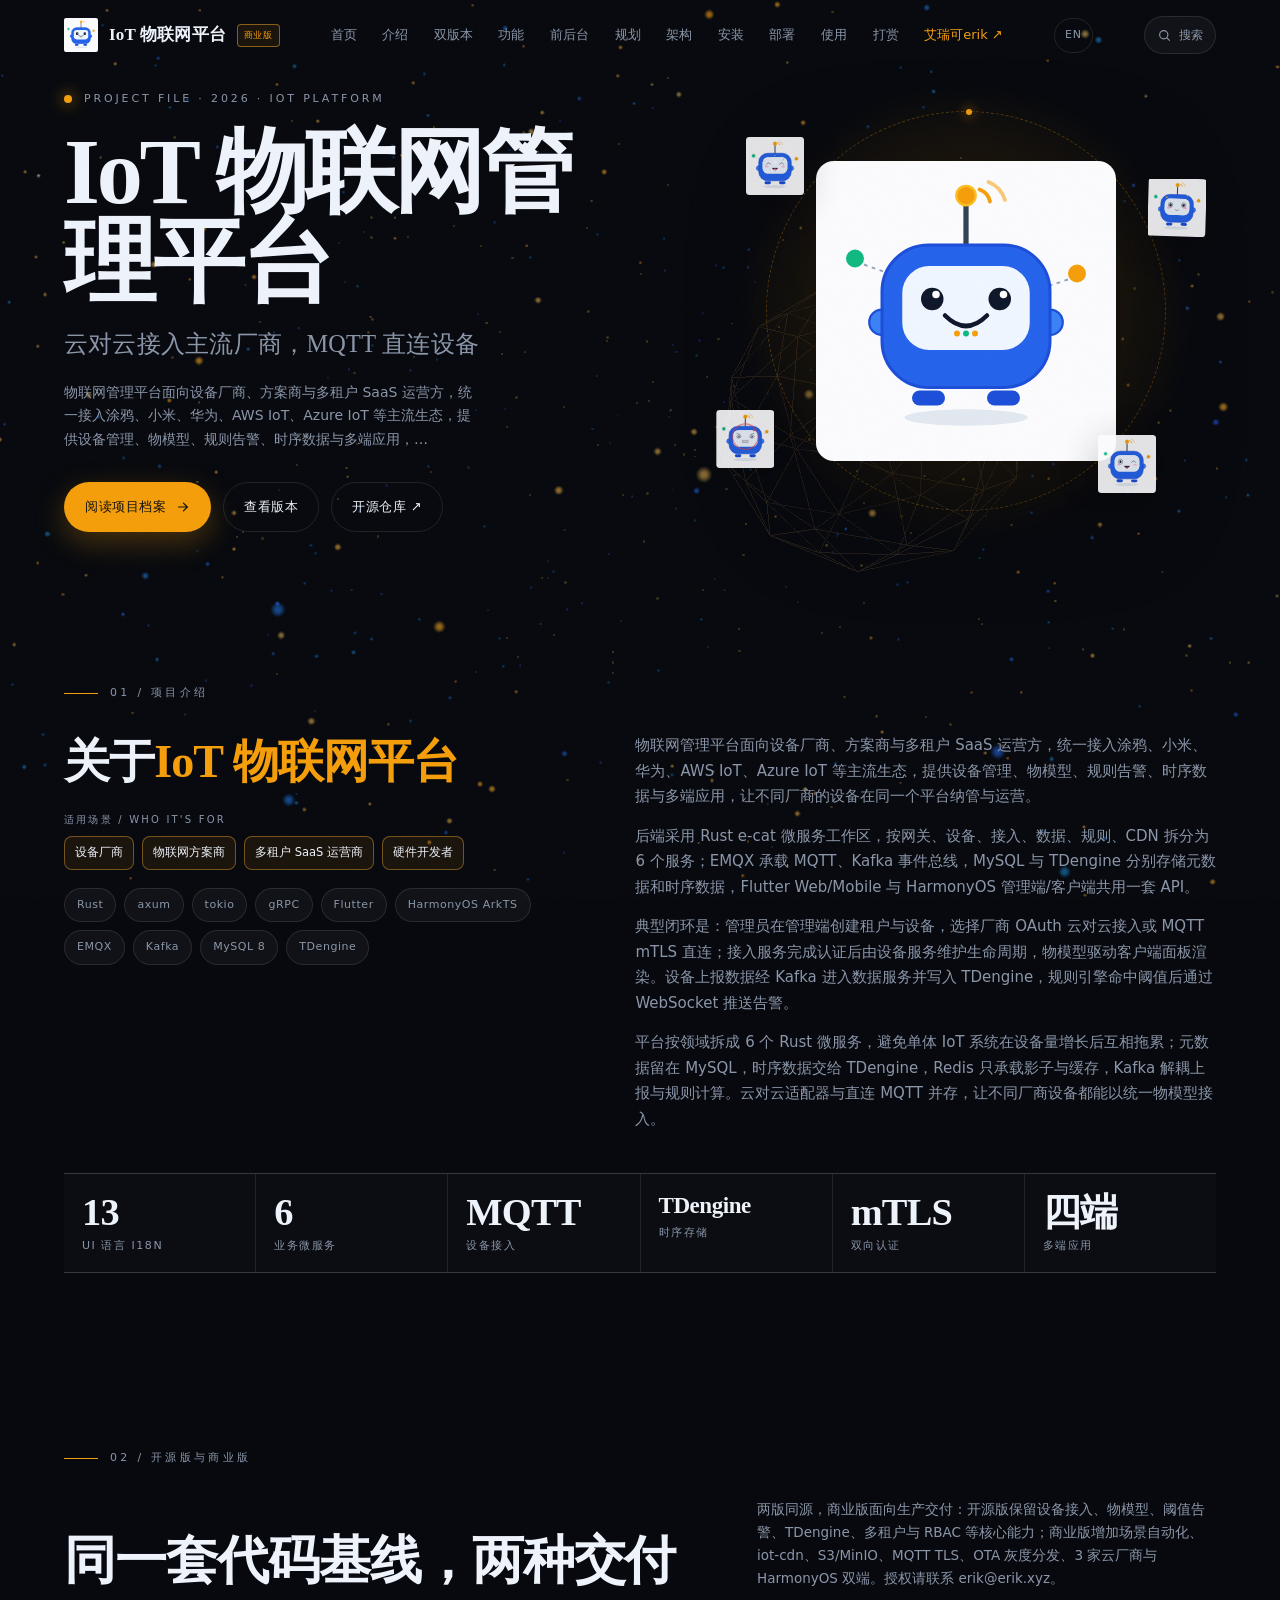
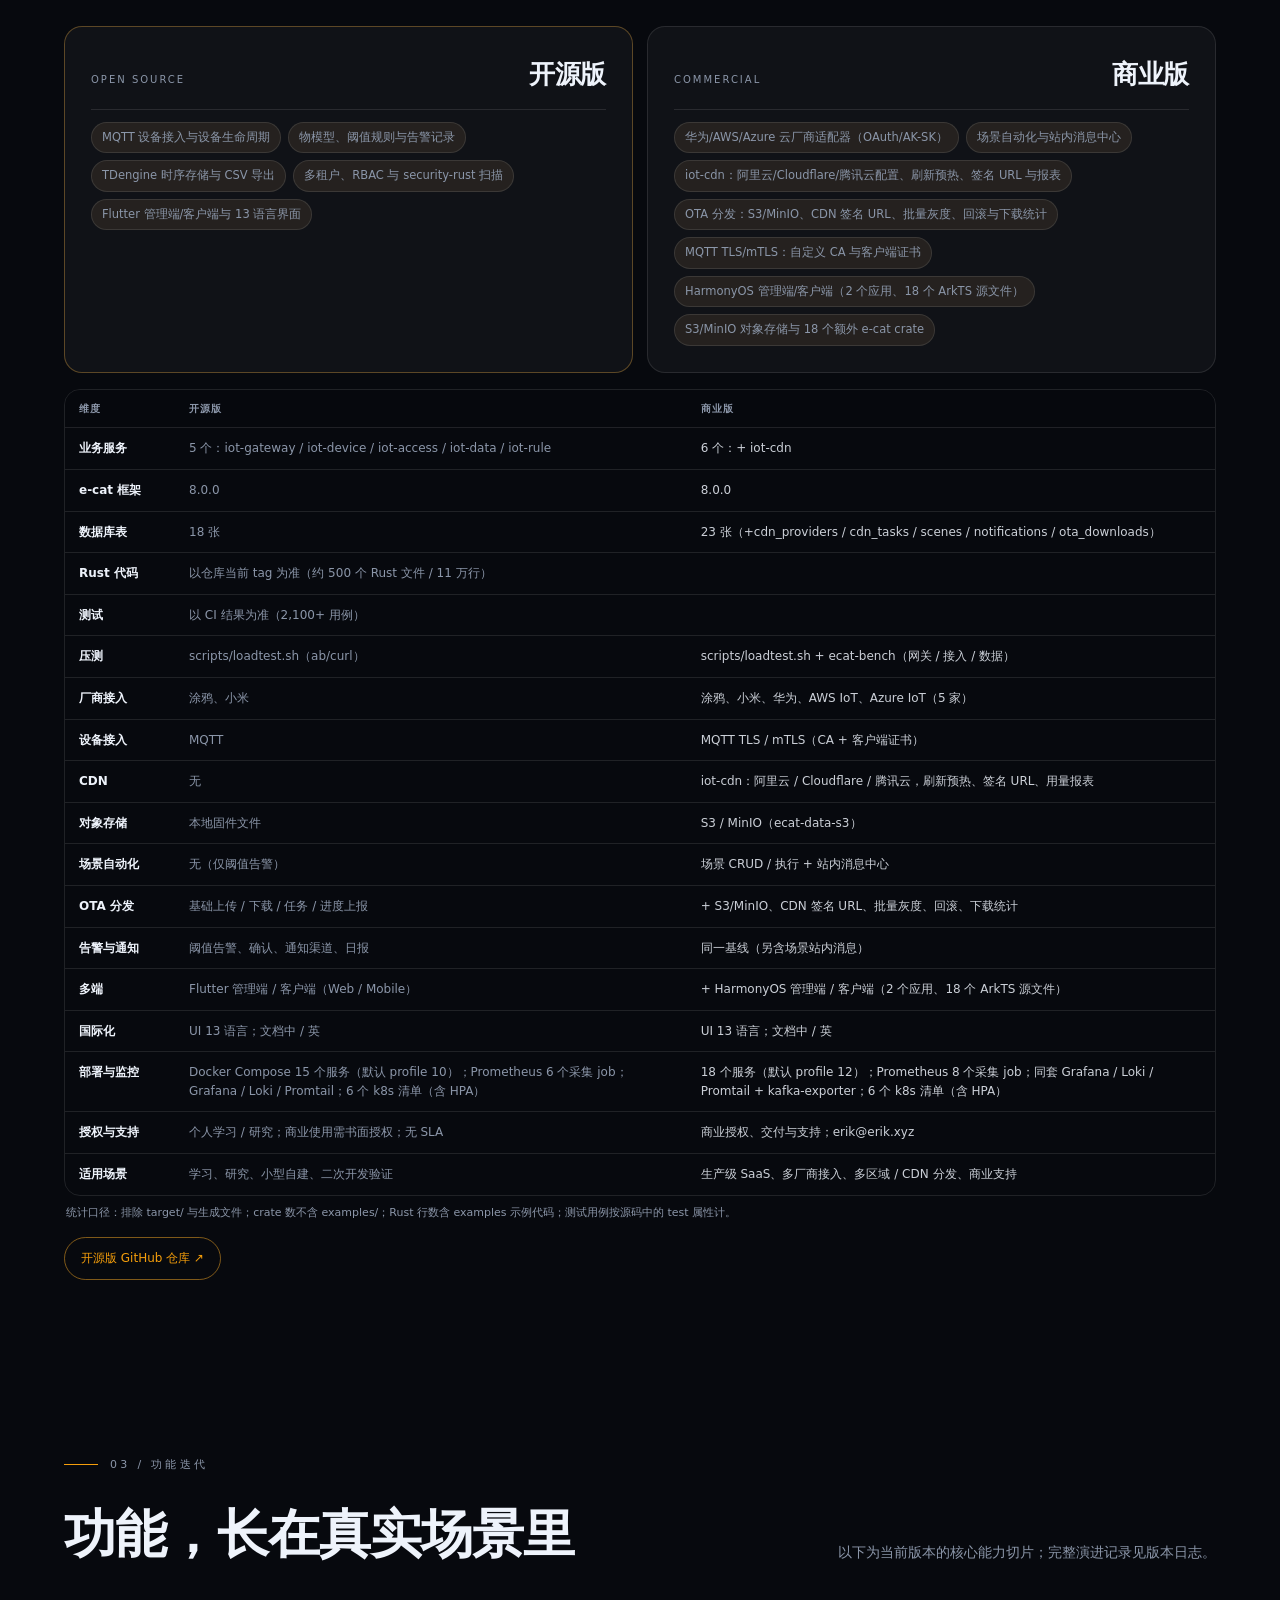
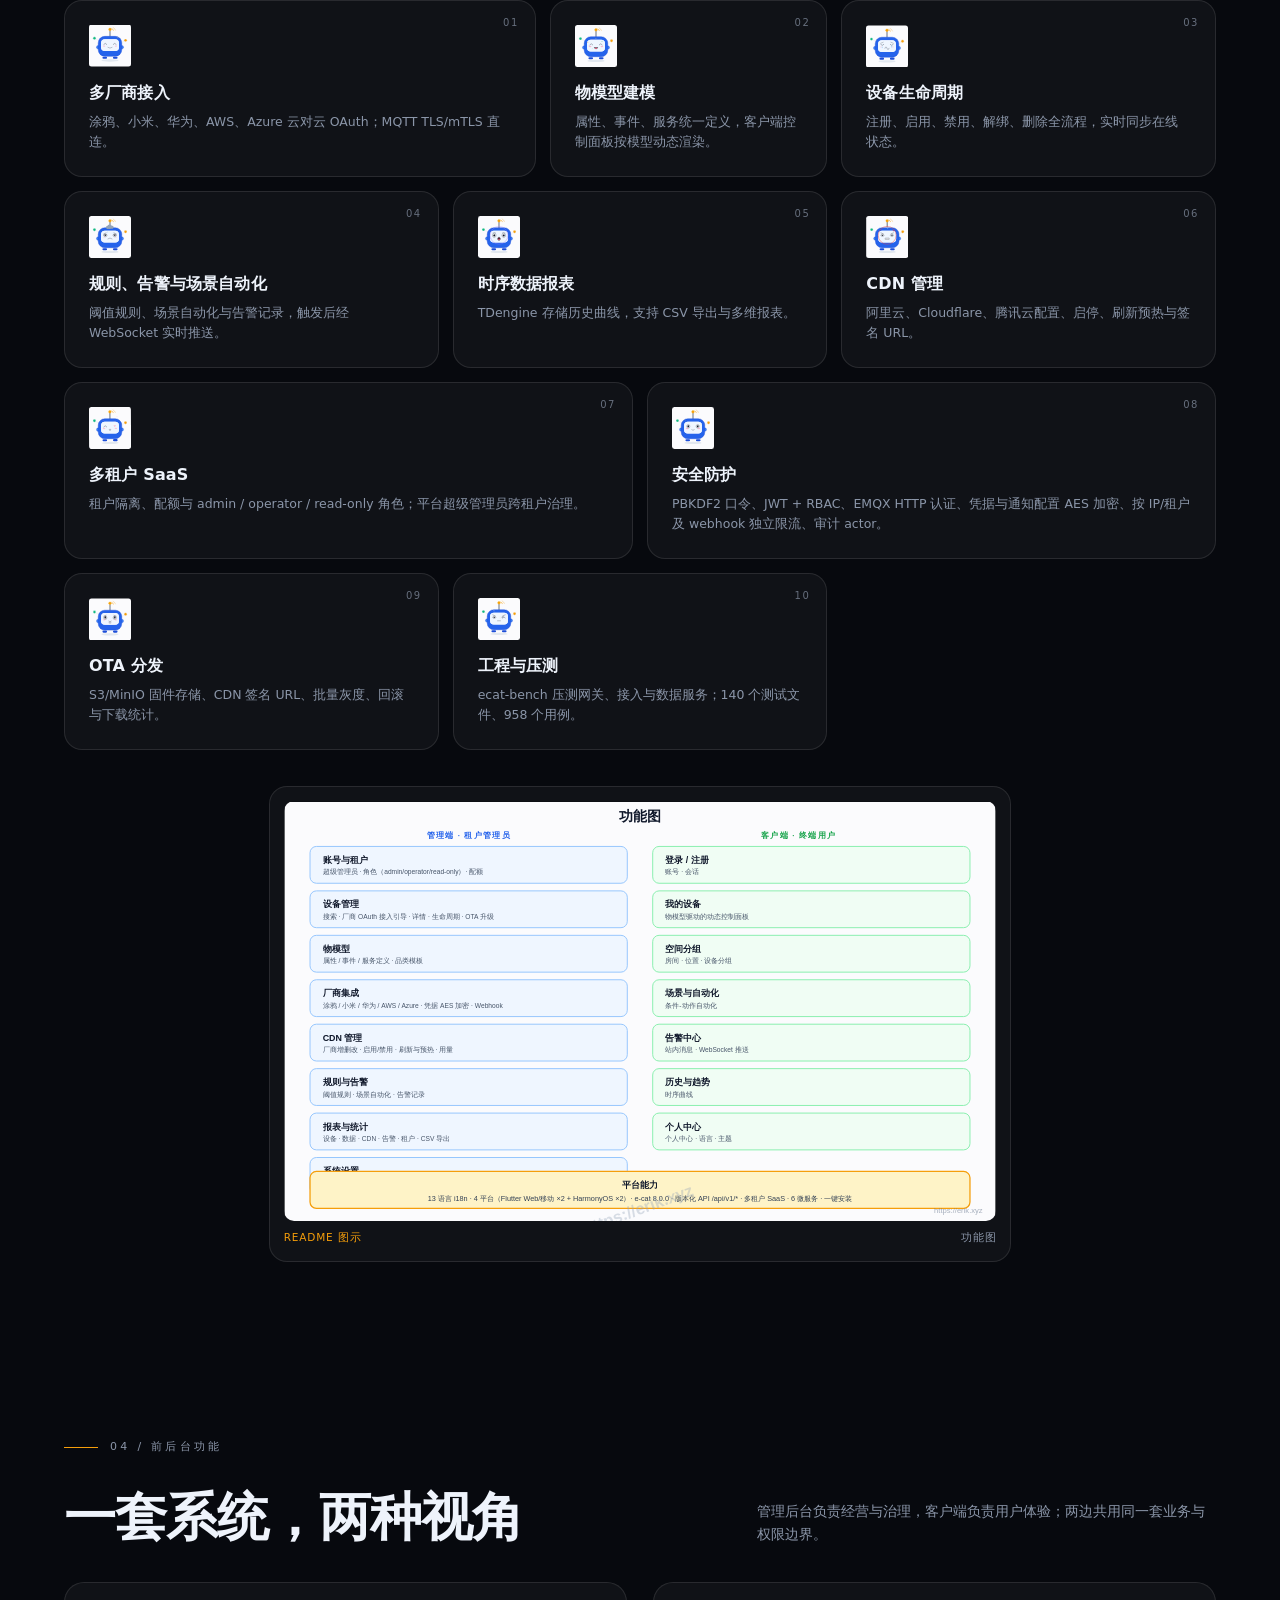
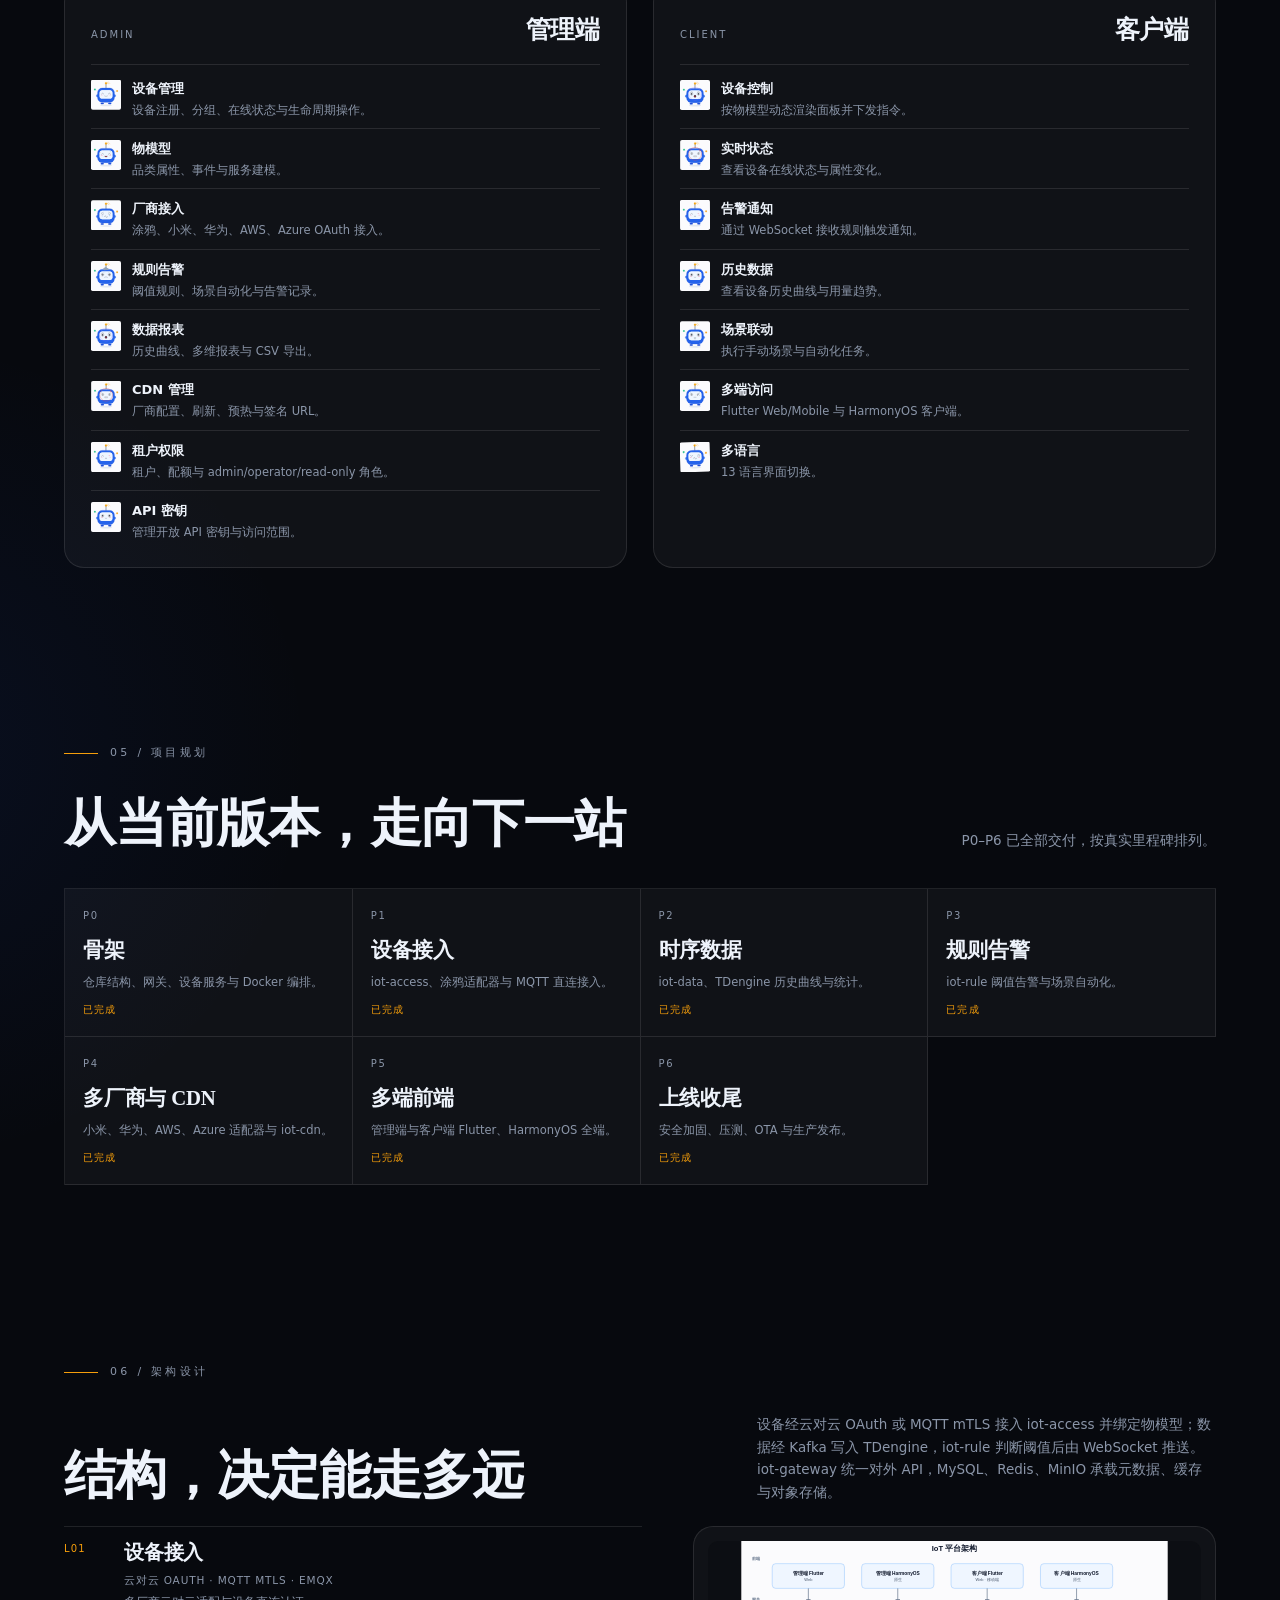
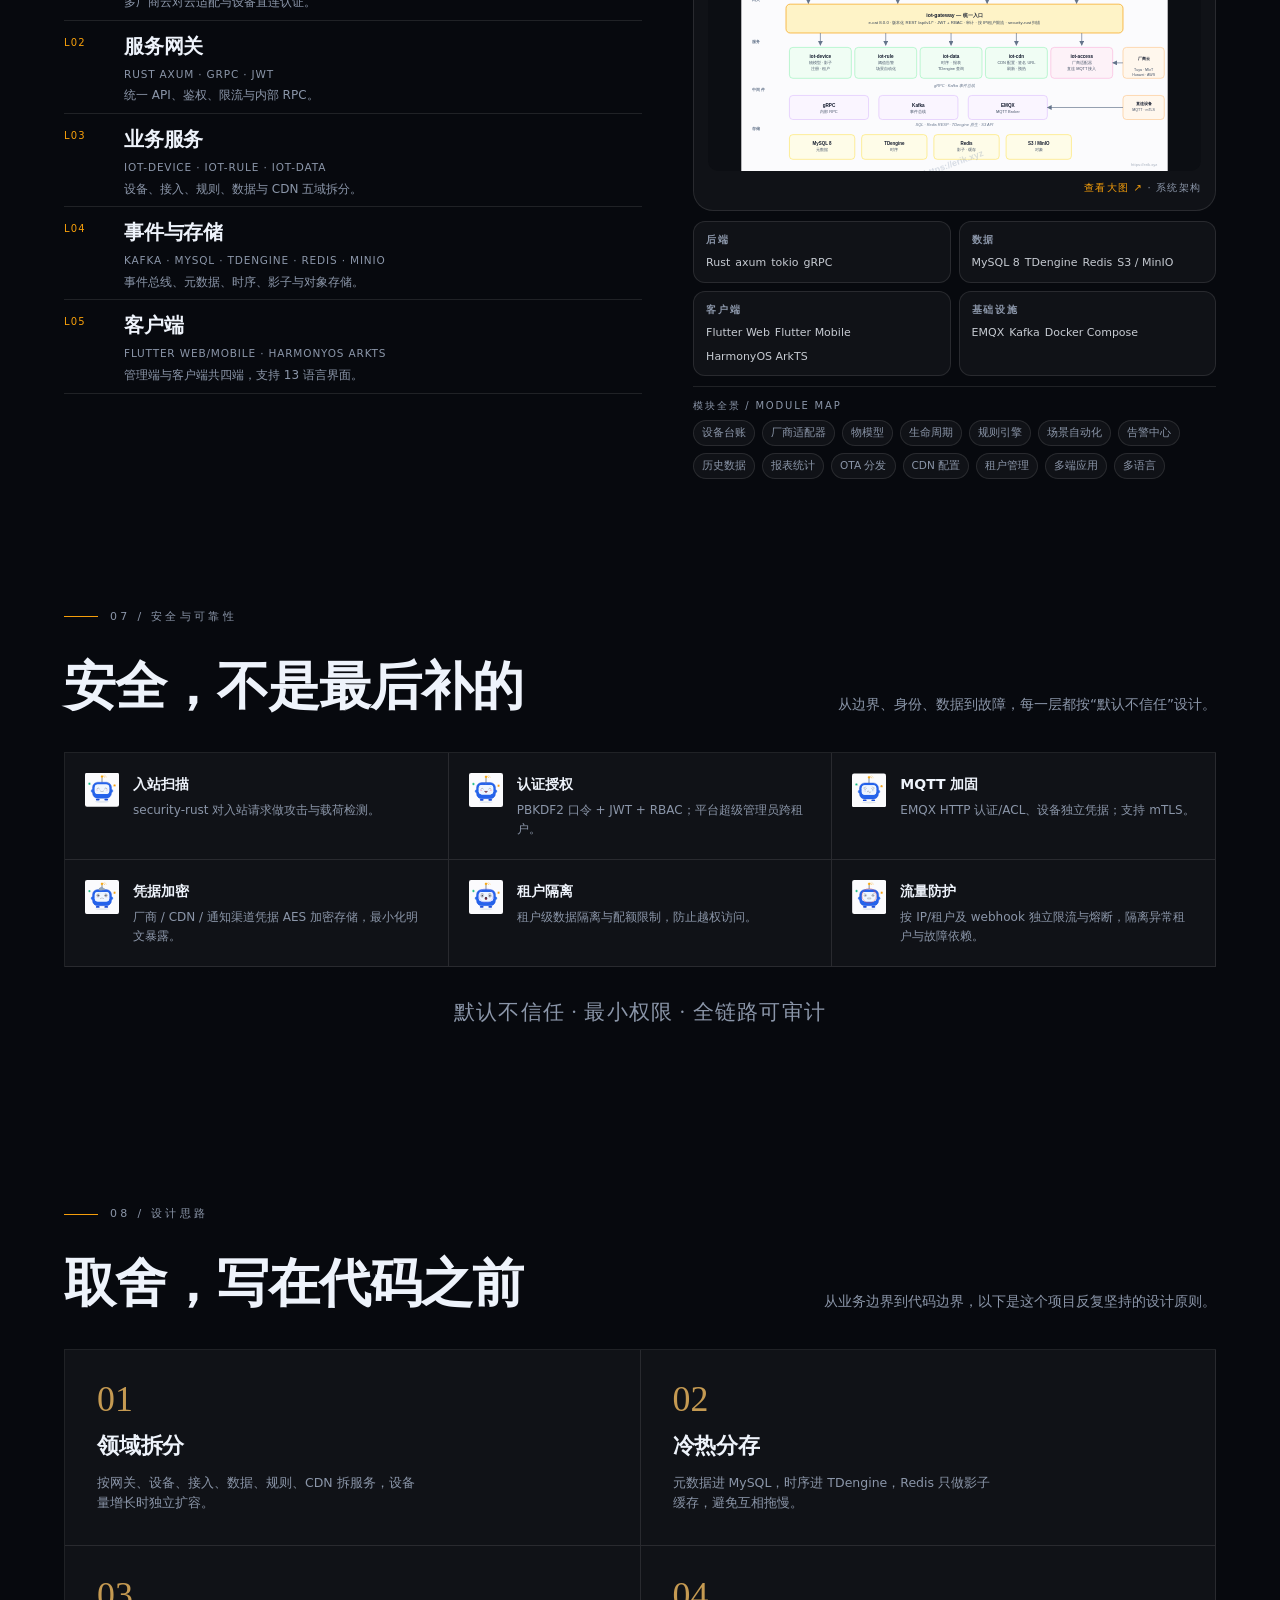
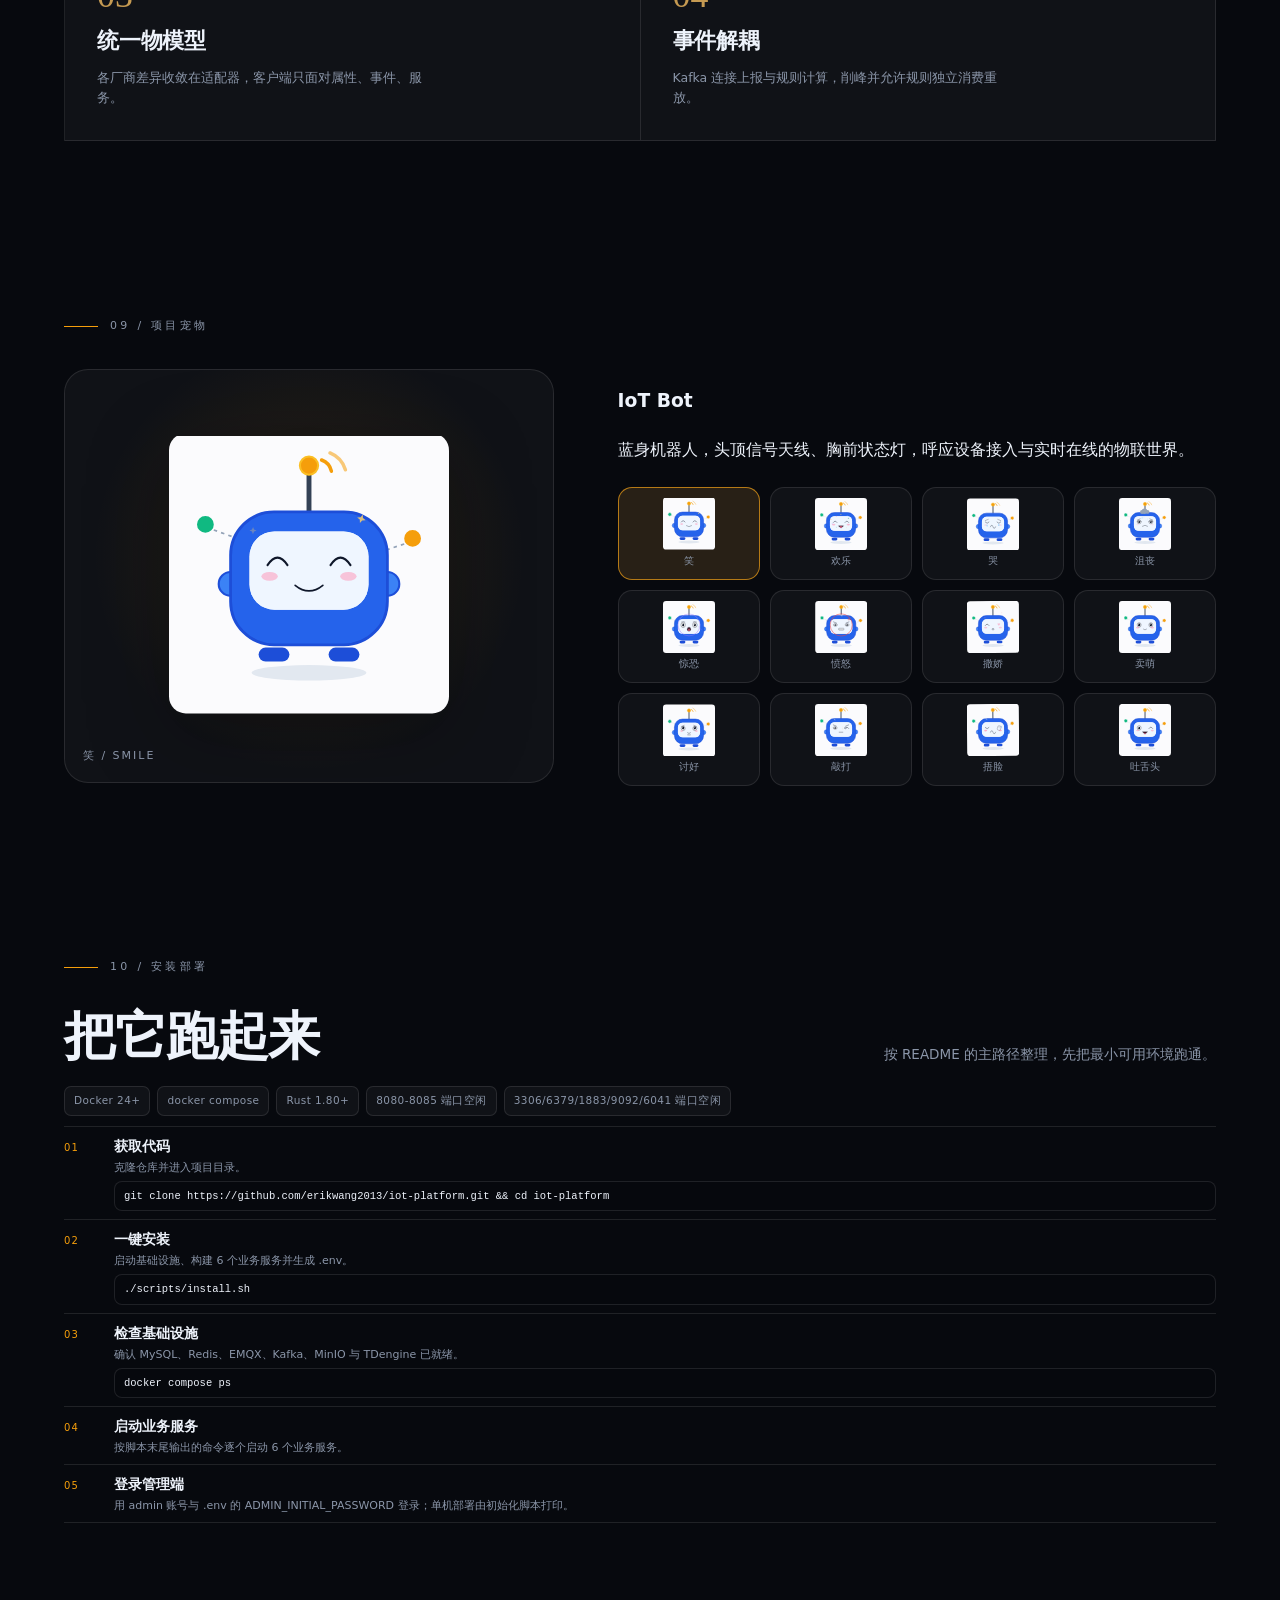
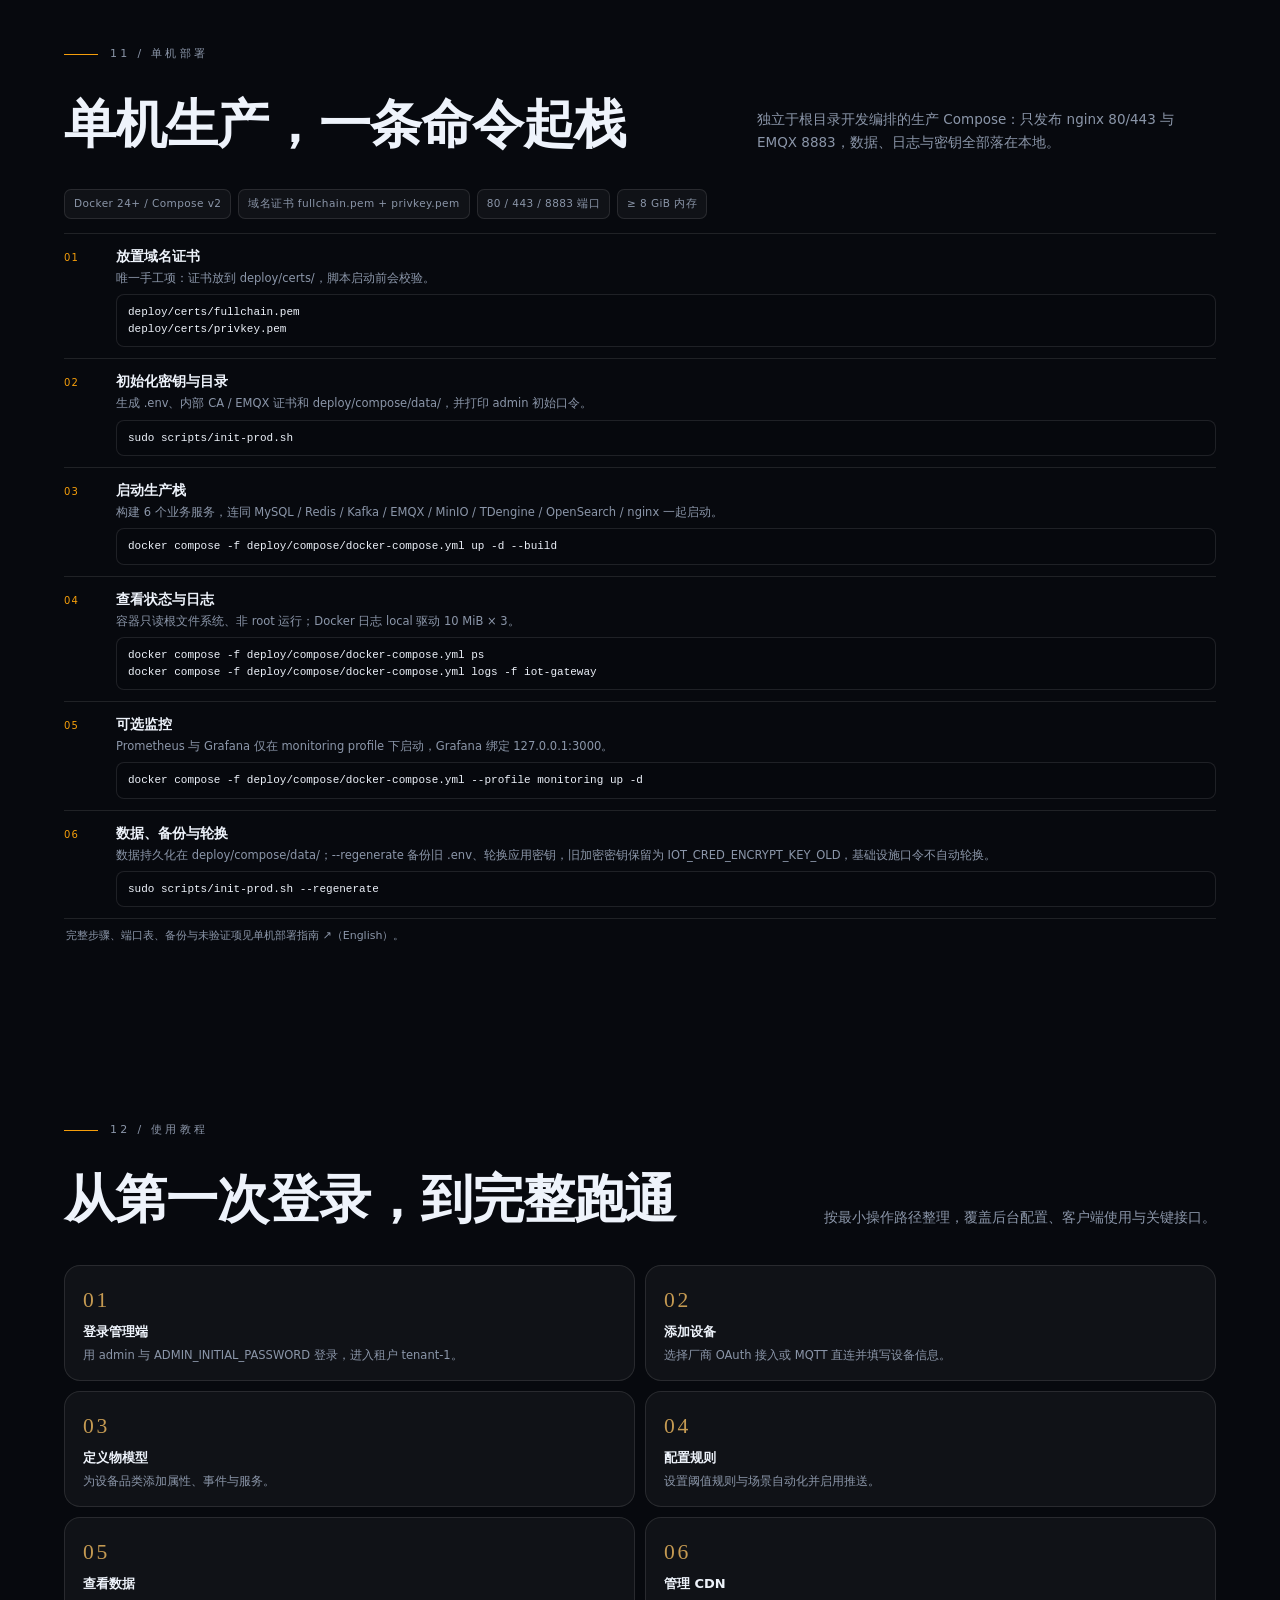
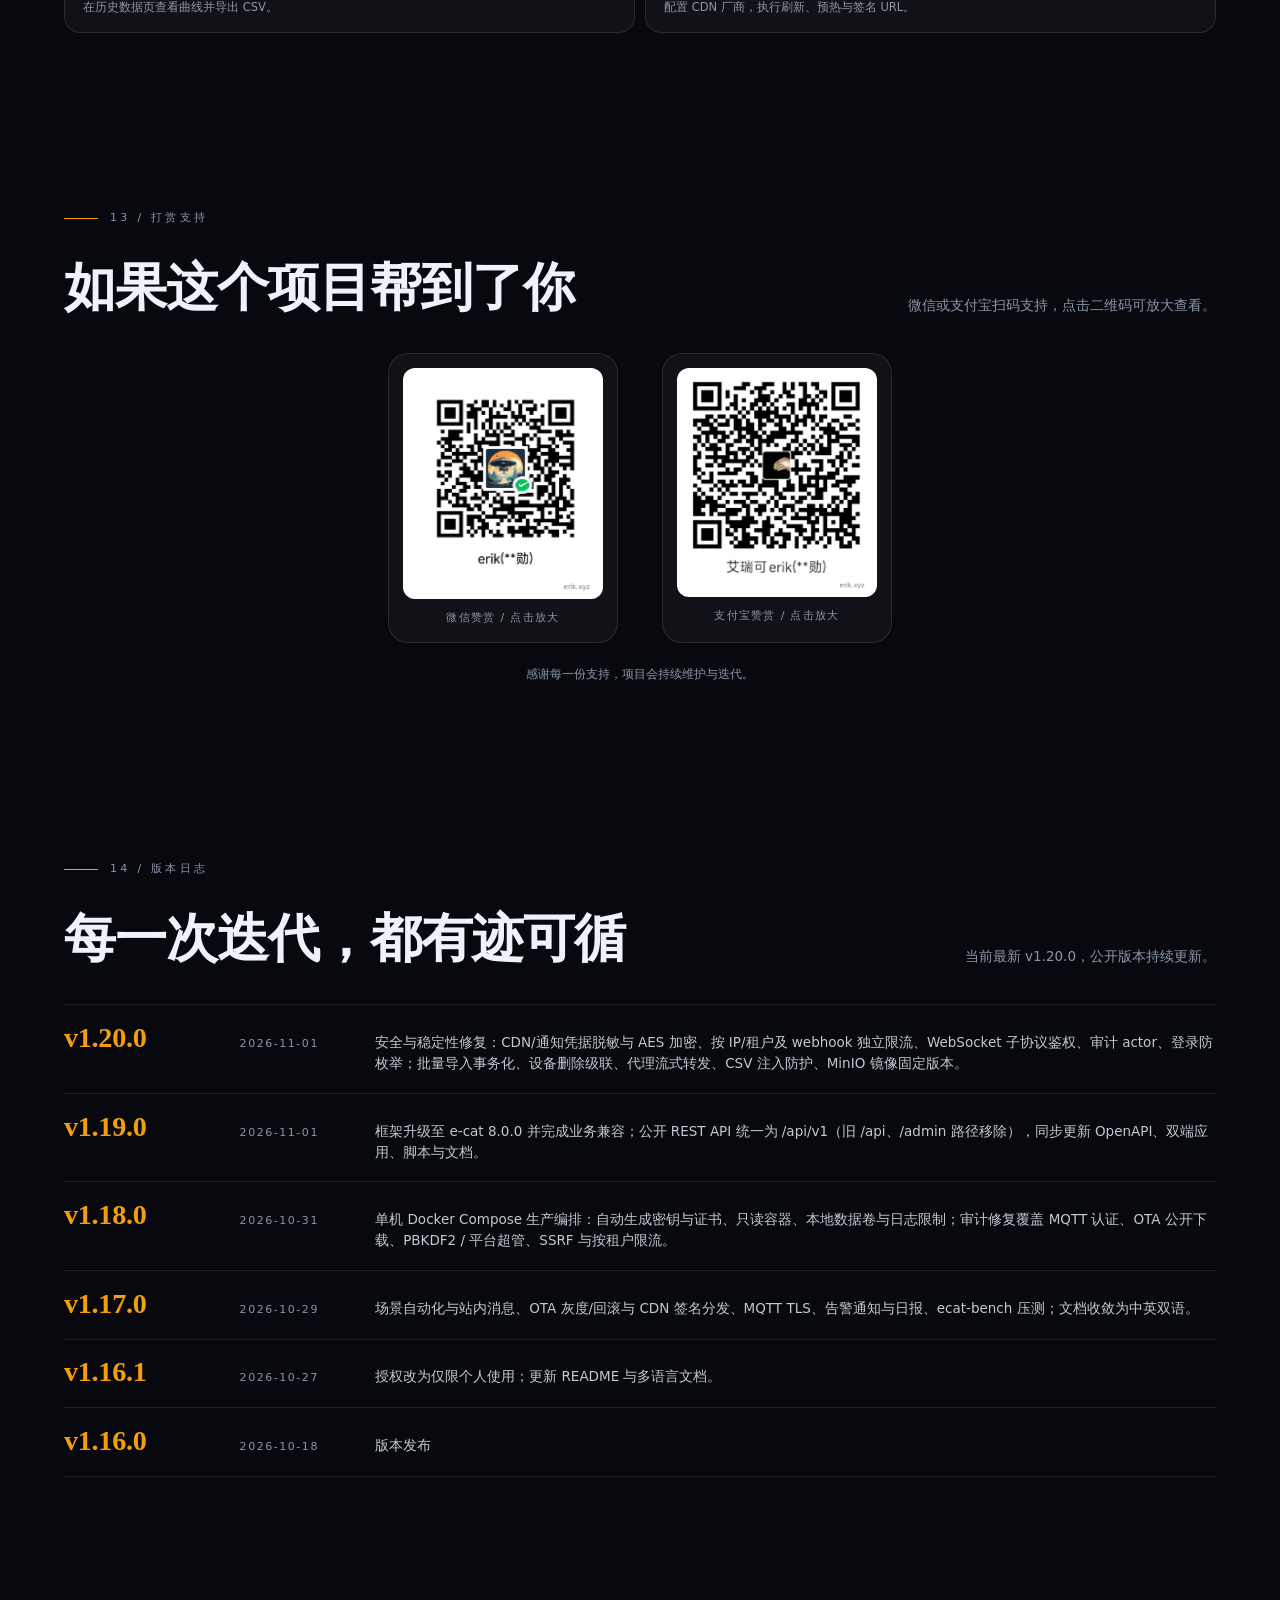
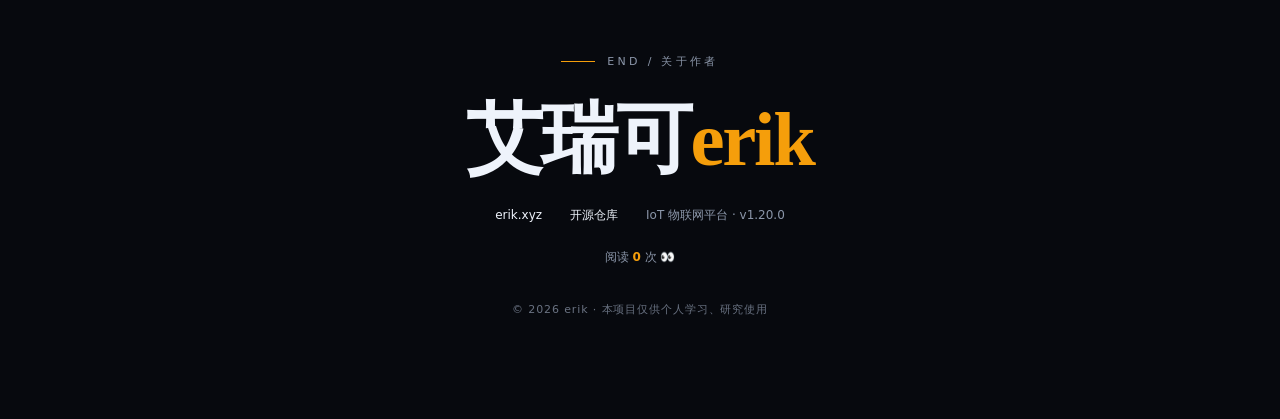
==== commit d62980b8: "fix!: harden security, rate limiting, audit and data consistency - redact/encrypt CDN and notificati" ====
--- a/site/index.html
+++ b/site/index.html
@@ -106,7 +106,7 @@
           <ul class="edition-list"><li>华为/AWS/Azure 云厂商适配器（OAuth/AK-SK）</li><li>场景自动化与站内消息中心</li><li>iot-cdn：阿里云/Cloudflare/腾讯云配置、刷新预热、签名 URL 与报表</li><li>OTA 分发：S3/MinIO、CDN 签名 URL、批量灰度、回滚与下载统计</li><li>MQTT TLS/mTLS：自定义 CA 与客户端证书</li><li>HarmonyOS 管理端/客户端（2 个应用、18 个 ArkTS 源文件）</li><li>S3/MinIO 对象存储与 18 个额外 e-cat crate</li></ul>
         </div>
       </div>
-      <div class="edition-table-wrap" data-reveal><table class="edition-table"><thead><tr><th>维度</th><th>开源版</th><th>商业版</th></tr></thead><tbody><tr><td>业务服务</td><td>5 个：iot-gateway / iot-device / iot-access / iot-data / iot-rule</td><td>6 个：+ iot-cdn</td></tr><tr><td>e-cat crates</td><td>44 个</td><td>62 个（+18）</td></tr><tr><td>数据库表</td><td>18 张</td><td>23 张（+cdn_providers / cdn_tasks / scenes / notifications / ota_downloads）</td></tr><tr><td>Rust 代码</td><td>168 个文件 / 31,695 行</td><td>226 个文件 / 44,847 行</td></tr><tr><td>测试</td><td>106 个测试文件 / 720 个用例</td><td>140 个测试文件 / 958 个用例</td></tr><tr><td>压测</td><td>scripts/loadtest.sh（ab/curl）</td><td>scripts/loadtest.sh + ecat-bench（网关 / 接入 / 数据）</td></tr><tr><td>厂商接入</td><td>涂鸦、小米</td><td>涂鸦、小米、华为、AWS IoT、Azure IoT（5 家）</td></tr><tr><td>设备接入</td><td>MQTT</td><td>MQTT TLS / mTLS（CA + 客户端证书）</td></tr><tr><td>CDN</td><td>无</td><td>iot-cdn：阿里云 / Cloudflare / 腾讯云，刷新预热、签名 URL、用量报表</td></tr><tr><td>对象存储</td><td>本地固件文件</td><td>S3 / MinIO（ecat-data-s3）</td></tr><tr><td>场景自动化</td><td>无（仅阈值告警）</td><td>场景 CRUD / 执行 + 站内消息中心</td></tr><tr><td>OTA 分发</td><td>基础上传 / 下载 / 任务 / 进度上报</td><td>+ S3/MinIO、CDN 签名 URL、批量灰度、回滚、下载统计</td></tr><tr><td>告警与通知</td><td>阈值告警、确认、通知渠道、日报</td><td>同一基线（另含场景站内消息）</td></tr><tr><td>多端</td><td>Flutter 管理端 / 客户端（Web / Mobile）</td><td>+ HarmonyOS 管理端 / 客户端（2 个应用、18 个 ArkTS 源文件）</td></tr><tr><td>国际化</td><td>UI 13 语言；文档中 / 英</td><td>UI 13 语言；文档中 / 英</td></tr><tr><td>部署与监控</td><td>Docker Compose 15 个服务（默认 profile 10）；Prometheus 6 个采集 job；Grafana / Loki / Promtail；6 个 k8s 清单（含 HPA）</td><td>18 个服务（默认 profile 12）；Prometheus 8 个采集 job；同套 Grafana / Loki / Promtail + kafka-exporter；6 个 k8s 清单（含 HPA）</td></tr><tr><td>授权与支持</td><td>个人学习 / 研究；商业使用需书面授权；无 SLA</td><td>商业授权、交付与支持；erik@erik.xyz</td></tr><tr><td>适用场景</td><td>学习、研究、小型自建、二次开发验证</td><td>生产级 SaaS、多厂商接入、多区域 / CDN 分发、商业支持</td></tr></tbody></table></div>
+      <div class="edition-table-wrap" data-reveal><table class="edition-table"><thead><tr><th>维度</th><th>开源版</th><th>商业版</th></tr></thead><tbody><tr><td>业务服务</td><td>5 个：iot-gateway / iot-device / iot-access / iot-data / iot-rule</td><td>6 个：+ iot-cdn</td></tr><tr><td>e-cat 框架</td><td>8.0.0</td><td>8.0.0</td></tr><tr><td>数据库表</td><td>18 张</td><td>23 张（+cdn_providers / cdn_tasks / scenes / notifications / ota_downloads）</td></tr><tr><td>Rust 代码</td><td colspan="2">以仓库当前 tag 为准（约 500 个 Rust 文件 / 11 万行）</td></tr><tr><td>测试</td><td colspan="2">以 CI 结果为准（2,100+ 用例）</td></tr><tr><td>压测</td><td>scripts/loadtest.sh（ab/curl）</td><td>scripts/loadtest.sh + ecat-bench（网关 / 接入 / 数据）</td></tr><tr><td>厂商接入</td><td>涂鸦、小米</td><td>涂鸦、小米、华为、AWS IoT、Azure IoT（5 家）</td></tr><tr><td>设备接入</td><td>MQTT</td><td>MQTT TLS / mTLS（CA + 客户端证书）</td></tr><tr><td>CDN</td><td>无</td><td>iot-cdn：阿里云 / Cloudflare / 腾讯云，刷新预热、签名 URL、用量报表</td></tr><tr><td>对象存储</td><td>本地固件文件</td><td>S3 / MinIO（ecat-data-s3）</td></tr><tr><td>场景自动化</td><td>无（仅阈值告警）</td><td>场景 CRUD / 执行 + 站内消息中心</td></tr><tr><td>OTA 分发</td><td>基础上传 / 下载 / 任务 / 进度上报</td><td>+ S3/MinIO、CDN 签名 URL、批量灰度、回滚、下载统计</td></tr><tr><td>告警与通知</td><td>阈值告警、确认、通知渠道、日报</td><td>同一基线（另含场景站内消息）</td></tr><tr><td>多端</td><td>Flutter 管理端 / 客户端（Web / Mobile）</td><td>+ HarmonyOS 管理端 / 客户端（2 个应用、18 个 ArkTS 源文件）</td></tr><tr><td>国际化</td><td>UI 13 语言；文档中 / 英</td><td>UI 13 语言；文档中 / 英</td></tr><tr><td>部署与监控</td><td>Docker Compose 15 个服务（默认 profile 10）；Prometheus 6 个采集 job；Grafana / Loki / Promtail；6 个 k8s 清单（含 HPA）</td><td>18 个服务（默认 profile 12）；Prometheus 8 个采集 job；同套 Grafana / Loki / Promtail + kafka-exporter；6 个 k8s 清单（含 HPA）</td></tr><tr><td>授权与支持</td><td>个人学习 / 研究；商业使用需书面授权；无 SLA</td><td>商业授权、交付与支持；erik@erik.xyz</td></tr><tr><td>适用场景</td><td>学习、研究、小型自建、二次开发验证</td><td>生产级 SaaS、多厂商接入、多区域 / CDN 分发、商业支持</td></tr></tbody></table></div>
       <p class="edition-note">统计口径：排除 target/ 与生成文件；crate 数不含 examples/；Rust 行数含 examples 示例代码；测试用例按源码中的 test 属性计。</p>
       <a class="edition-repo" href="https://github.com/erikwang2013/iot-platform" target="_blank" rel="noopener">开源版 GitHub 仓库 ↗</a>
     </div>
@@ -119,7 +119,7 @@
         <h2>功能，长在真实场景里</h2>
         <p>以下为当前版本的核心能力切片；完整演进记录见版本日志。</p>
       </div>
-      <div class="features"><article class="feature" data-reveal style="transition-delay:0ms"><span class="idx">01</span><img src="assets/pet/expressions/smile.svg" alt="笑" width="42" height="42" loading="lazy"><b>多厂商接入</b><p>涂鸦、小米、华为、AWS、Azure 云对云 OAuth；MQTT TLS/mTLS 直连。</p></article><article class="feature" data-reveal style="transition-delay:35ms"><span class="idx">02</span><img src="assets/pet/expressions/joy.svg" alt="欢乐" width="42" height="42" loading="lazy"><b>物模型建模</b><p>属性、事件、服务统一定义，客户端控制面板按模型动态渲染。</p></article><article class="feature" data-reveal style="transition-delay:70ms"><span class="idx">03</span><img src="assets/pet/expressions/cry.svg" alt="哭" width="42" height="42" loading="lazy"><b>设备生命周期</b><p>注册、启用、禁用、解绑、删除全流程，实时同步在线状态。</p></article><article class="feature" data-reveal style="transition-delay:105ms"><span class="idx">04</span><img src="assets/pet/expressions/depressed.svg" alt="沮丧" width="42" height="42" loading="lazy"><b>规则、告警与场景自动化</b><p>阈值规则、场景自动化与告警记录，触发后经 WebSocket 实时推送。</p></article><article class="feature" data-reveal style="transition-delay:140ms"><span class="idx">05</span><img src="assets/pet/expressions/terrified.svg" alt="惊恐" width="42" height="42" loading="lazy"><b>时序数据报表</b><p>TDengine 存储历史曲线，支持 CSV 导出与多维报表。</p></article><article class="feature" data-reveal style="transition-delay:175ms"><span class="idx">06</span><img src="assets/pet/expressions/angry.svg" alt="愤怒" width="42" height="42" loading="lazy"><b>CDN 管理</b><p>阿里云、Cloudflare、腾讯云配置、启停、刷新预热与签名 URL。</p></article><article class="feature" data-reveal style="transition-delay:210ms"><span class="idx">07</span><img src="assets/pet/expressions/coquettish.svg" alt="撒娇" width="42" height="42" loading="lazy"><b>多租户 SaaS</b><p>租户隔离、配额与 admin / operator / read-only 角色；平台超级管理员跨租户治理。</p></article><article class="feature" data-reveal style="transition-delay:245ms"><span class="idx">08</span><img src="assets/pet/expressions/cute.svg" alt="卖萌" width="42" height="42" loading="lazy"><b>安全防护</b><p>PBKDF2 口令、JWT + RBAC、EMQX HTTP 认证、凭据 AES 加密、限流与熔断。</p></article><article class="feature" data-reveal style="transition-delay:280ms"><span class="idx">09</span><img src="assets/pet/expressions/pleasing.svg" alt="讨好" width="42" height="42" loading="lazy"><b>OTA 分发</b><p>S3/MinIO 固件存储、CDN 签名 URL、批量灰度、回滚与下载统计。</p></article><article class="feature" data-reveal style="transition-delay:315ms"><span class="idx">10</span><img src="assets/pet/expressions/knocking.svg" alt="敲打" width="42" height="42" loading="lazy"><b>工程与压测</b><p>ecat-bench 压测网关、接入与数据服务；140 个测试文件、958 个用例。</p></article></div>
+      <div class="features"><article class="feature" data-reveal style="transition-delay:0ms"><span class="idx">01</span><img src="assets/pet/expressions/smile.svg" alt="笑" width="42" height="42" loading="lazy"><b>多厂商接入</b><p>涂鸦、小米、华为、AWS、Azure 云对云 OAuth；MQTT TLS/mTLS 直连。</p></article><article class="feature" data-reveal style="transition-delay:35ms"><span class="idx">02</span><img src="assets/pet/expressions/joy.svg" alt="欢乐" width="42" height="42" loading="lazy"><b>物模型建模</b><p>属性、事件、服务统一定义，客户端控制面板按模型动态渲染。</p></article><article class="feature" data-reveal style="transition-delay:70ms"><span class="idx">03</span><img src="assets/pet/expressions/cry.svg" alt="哭" width="42" height="42" loading="lazy"><b>设备生命周期</b><p>注册、启用、禁用、解绑、删除全流程，实时同步在线状态。</p></article><article class="feature" data-reveal style="transition-delay:105ms"><span class="idx">04</span><img src="assets/pet/expressions/depressed.svg" alt="沮丧" width="42" height="42" loading="lazy"><b>规则、告警与场景自动化</b><p>阈值规则、场景自动化与告警记录，触发后经 WebSocket 实时推送。</p></article><article class="feature" data-reveal style="transition-delay:140ms"><span class="idx">05</span><img src="assets/pet/expressions/terrified.svg" alt="惊恐" width="42" height="42" loading="lazy"><b>时序数据报表</b><p>TDengine 存储历史曲线，支持 CSV 导出与多维报表。</p></article><article class="feature" data-reveal style="transition-delay:175ms"><span class="idx">06</span><img src="assets/pet/expressions/angry.svg" alt="愤怒" width="42" height="42" loading="lazy"><b>CDN 管理</b><p>阿里云、Cloudflare、腾讯云配置、启停、刷新预热与签名 URL。</p></article><article class="feature" data-reveal style="transition-delay:210ms"><span class="idx">07</span><img src="assets/pet/expressions/coquettish.svg" alt="撒娇" width="42" height="42" loading="lazy"><b>多租户 SaaS</b><p>租户隔离、配额与 admin / operator / read-only 角色；平台超级管理员跨租户治理。</p></article><article class="feature" data-reveal style="transition-delay:245ms"><span class="idx">08</span><img src="assets/pet/expressions/cute.svg" alt="卖萌" width="42" height="42" loading="lazy"><b>安全防护</b><p>PBKDF2 口令、JWT + RBAC、EMQX HTTP 认证、凭据与通知配置 AES 加密、按 IP/租户及 webhook 独立限流、审计 actor。</p></article><article class="feature" data-reveal style="transition-delay:280ms"><span class="idx">09</span><img src="assets/pet/expressions/pleasing.svg" alt="讨好" width="42" height="42" loading="lazy"><b>OTA 分发</b><p>S3/MinIO 固件存储、CDN 签名 URL、批量灰度、回滚与下载统计。</p></article><article class="feature" data-reveal style="transition-delay:315ms"><span class="idx">10</span><img src="assets/pet/expressions/knocking.svg" alt="敲打" width="42" height="42" loading="lazy"><b>工程与压测</b><p>ecat-bench 压测网关、接入与数据服务；140 个测试文件、958 个用例。</p></article></div>
       <p class="features-note">← 左右滑动查看 →</p>
       <figure class="content-figure" data-reveal><img src="assets/img/readme-feature.svg" width="1120" height="660" alt="功能图" loading="lazy"><figcaption><span>README 图示</span>功能图</figcaption></figure>
     </div>
@@ -175,7 +175,7 @@
         <h2>安全，不是最后补的</h2>
         <p>从边界、身份、数据到故障，每一层都按“默认不信任”设计。</p>
       </div>
-      <div class="security-grid" data-reveal><article class="security-card"><img src="assets/pet/expressions/smile.svg" alt="" width="34" height="34" loading="lazy"><div><b>入站扫描</b><p>security-rust 对入站请求做攻击与载荷检测。</p></div></article><article class="security-card"><img src="assets/pet/expressions/joy.svg" alt="" width="34" height="34" loading="lazy"><div><b>认证授权</b><p>PBKDF2 口令 + JWT + RBAC；平台超级管理员跨租户。</p></div></article><article class="security-card"><img src="assets/pet/expressions/cry.svg" alt="" width="34" height="34" loading="lazy"><div><b>MQTT 加固</b><p>EMQX HTTP 认证/ACL、设备独立凭据；支持 mTLS。</p></div></article><article class="security-card"><img src="assets/pet/expressions/depressed.svg" alt="" width="34" height="34" loading="lazy"><div><b>凭据加密</b><p>厂商凭据 AES 加密存储，最小化明文暴露。</p></div></article><article class="security-card"><img src="assets/pet/expressions/terrified.svg" alt="" width="34" height="34" loading="lazy"><div><b>租户隔离</b><p>租户级数据隔离与配额限制，防止越权访问。</p></div></article><article class="security-card"><img src="assets/pet/expressions/angry.svg" alt="" width="34" height="34" loading="lazy"><div><b>流量防护</b><p>网关限流与熔断，隔离异常租户与故障依赖。</p></div></article></div>
+      <div class="security-grid" data-reveal><article class="security-card"><img src="assets/pet/expressions/smile.svg" alt="" width="34" height="34" loading="lazy"><div><b>入站扫描</b><p>security-rust 对入站请求做攻击与载荷检测。</p></div></article><article class="security-card"><img src="assets/pet/expressions/joy.svg" alt="" width="34" height="34" loading="lazy"><div><b>认证授权</b><p>PBKDF2 口令 + JWT + RBAC；平台超级管理员跨租户。</p></div></article><article class="security-card"><img src="assets/pet/expressions/cry.svg" alt="" width="34" height="34" loading="lazy"><div><b>MQTT 加固</b><p>EMQX HTTP 认证/ACL、设备独立凭据；支持 mTLS。</p></div></article><article class="security-card"><img src="assets/pet/expressions/depressed.svg" alt="" width="34" height="34" loading="lazy"><div><b>凭据加密</b><p>厂商 / CDN / 通知渠道凭据 AES 加密存储，最小化明文暴露。</p></div></article><article class="security-card"><img src="assets/pet/expressions/terrified.svg" alt="" width="34" height="34" loading="lazy"><div><b>租户隔离</b><p>租户级数据隔离与配额限制，防止越权访问。</p></div></article><article class="security-card"><img src="assets/pet/expressions/angry.svg" alt="" width="34" height="34" loading="lazy"><div><b>流量防护</b><p>按 IP/租户及 webhook 独立限流与熔断，隔离异常租户与故障依赖。</p></div></article></div>
       <p class="security-quote" data-reveal>默认不信任 · 最小权限 · 全链路可审计</p>
     </div>
   </section>
@@ -263,9 +263,9 @@
       <div class="section-label">14 / 版本日志</div>
       <div class="section-head" data-reveal>
         <h2>每一次迭代，都有迹可循</h2>
-        <p>当前最新 v1.19.0，公开版本持续更新。</p>
-      </div>
-      <div class="timeline" data-reveal><div class="tl-item"><b>v1.19.0</b><time>2026-11-01</time><p>框架升级至 e-cat 8.0.0 并完成业务兼容；公开 REST API 统一为 /api/v1（旧 /api、/admin 路径移除），同步更新 OpenAPI、双端应用、脚本与文档。</p></div><div class="tl-item"><b>v1.18.0</b><time>2026-10-31</time><p>单机 Docker Compose 生产编排：自动生成密钥与证书、只读容器、本地数据卷与日志限制；审计修复覆盖 MQTT 认证、OTA 公开下载、PBKDF2 / 平台超管、SSRF 与按租户限流。</p></div><div class="tl-item"><b>v1.17.0</b><time>2026-10-29</time><p>场景自动化与站内消息、OTA 灰度/回滚与 CDN 签名分发、MQTT TLS、告警通知与日报、ecat-bench 压测；文档收敛为中英双语。</p></div><div class="tl-item"><b>v1.16.1</b><time>2026-10-27</time><p>授权改为仅限个人使用；更新 README 与多语言文档。</p></div><div class="tl-item"><b>v1.16.0</b><time>2026-10-18</time><p>版本发布</p></div><div class="tl-item"><b>v1.15.0</b><time>2026-09-04</time><p>版本发布</p></div><div class="tl-item"><b>v1.14.0</b><time>2026-09-04</time><p>版本发布</p></div><div class="tl-item"><b>v1.13.0</b><time>2026-09-01</time><p>版本发布</p></div><div class="tl-item"><b>v1.12.0</b><time>2026-08-31</time><p>版本发布</p></div><div class="tl-item"><b>v1.11.0</b><time>2026-08-31</time><p>版本发布</p></div><div class="tl-item"><b>v1.10.0</b><time>2026-08-31</time><p>版本发布</p></div></div>
+        <p>当前最新 v1.20.0，公开版本持续更新。</p>
+      </div>
+      <div class="timeline" data-reveal><div class="tl-item"><b>v1.20.0</b><time>2026-11-01</time><p>安全与稳定性修复：CDN/通知凭据脱敏与 AES 加密、按 IP/租户及 webhook 独立限流、WebSocket 子协议鉴权、审计 actor、登录防枚举；批量导入事务化、设备删除级联、代理流式转发、CSV 注入防护、MinIO 镜像固定版本。</p></div><div class="tl-item"><b>v1.19.0</b><time>2026-11-01</time><p>框架升级至 e-cat 8.0.0 并完成业务兼容；公开 REST API 统一为 /api/v1（旧 /api、/admin 路径移除），同步更新 OpenAPI、双端应用、脚本与文档。</p></div><div class="tl-item"><b>v1.18.0</b><time>2026-10-31</time><p>单机 Docker Compose 生产编排：自动生成密钥与证书、只读容器、本地数据卷与日志限制；审计修复覆盖 MQTT 认证、OTA 公开下载、PBKDF2 / 平台超管、SSRF 与按租户限流。</p></div><div class="tl-item"><b>v1.17.0</b><time>2026-10-29</time><p>场景自动化与站内消息、OTA 灰度/回滚与 CDN 签名分发、MQTT TLS、告警通知与日报、ecat-bench 压测；文档收敛为中英双语。</p></div><div class="tl-item"><b>v1.16.1</b><time>2026-10-27</time><p>授权改为仅限个人使用；更新 README 与多语言文档。</p></div><div class="tl-item"><b>v1.16.0</b><time>2026-10-18</time><p>版本发布</p></div><div class="tl-item"><b>v1.15.0</b><time>2026-09-04</time><p>版本发布</p></div><div class="tl-item"><b>v1.14.0</b><time>2026-09-04</time><p>版本发布</p></div><div class="tl-item"><b>v1.13.0</b><time>2026-09-01</time><p>版本发布</p></div><div class="tl-item"><b>v1.12.0</b><time>2026-08-31</time><p>版本发布</p></div><div class="tl-item"><b>v1.11.0</b><time>2026-08-31</time><p>版本发布</p></div><div class="tl-item"><b>v1.10.0</b><time>2026-08-31</time><p>版本发布</p></div></div>
     </div>
   </section>
 
@@ -276,7 +276,7 @@
       <div class="footer-meta">
         <a href="https://erik.xyz" target="_blank" rel="noopener">erik.xyz</a>
         <a href="https://github.com/erikwang2013/iot-platform" target="_blank" rel="noopener">开源仓库</a>
-        <span>IoT 物联网平台 · v1.19.0</span>
+        <span>IoT 物联网平台 · v1.20.0</span>
       </div>
       <div class="footer-info" id="busuanzi"><script async src="//busuanzi.ibruce.info/busuanzi/2.3/busuanzi.pure.mini.js"></script> <span id="busuanzi_container_page_pv"><span data-i18n="post.readA">阅读</span> <b id="busuanzi_value_page_pv">0</b> <span data-i18n="post.readB">次 👀</span></span></div>
       <p class="footer-note">© 2026 erik · 本项目仅供个人学习、研究使用</p>
@@ -294,7 +294,7 @@
     <p class="search-empty" id="searchEmpty">输入关键词搜索功能、模块、版本、安装与使用教程。</p>
   </div>
 </div>
-<script type="application/json" id="searchIndex">[{"id": "intro", "section": "项目介绍", "title": "IoT 物联网管理平台", "text": "物联网管理平台面向设备厂商、方案商与多租户 SaaS 运营方，统一接入涂鸦、小米、华为、AWS IoT、Azure IoT 等主流生态，提供设备管理、物模型、规则告警、时序数据与多端应用，让不同厂商的设备在同一个平台纳管与运营。 后端采用 Rust e-cat 微服务工作区，按网关、设备、接入、数据、规则、CDN 拆分为 6 个服务；EMQX 承载 MQTT、Kafka 事件总线，MySQL 与 TDengine 分别存储元数据和时序数据，Flutter Web/Mobile"}, {"id": "intro", "section": "项目介绍", "title": "适用场景与技术栈", "text": "设备厂商 物联网方案商 多租户 SaaS 运营商 硬件开发者 Rust axum tokio gRPC Flutter HarmonyOS ArkTS EMQX Kafka MySQL 8 TDengine"}, {"id": "editions", "section": "开源版与商业版", "title": "开源版与商业版", "text": "两版同源，商业版面向生产交付：开源版保留设备接入、物模型、阈值告警、TDengine、多租户与 RBAC 等核心能力；商业版增加场景自动化、iot-cdn、S3/MinIO、MQTT TLS、OTA 灰度分发、3 家云厂商与 HarmonyOS 双端。授权请联系 erik@erik.xyz。"}, {"id": "editions", "section": "开源版与商业版", "title": "业务服务", "text": "开源版：5 个：iot-gateway / iot-device / iot-access / iot-data / iot-rule 商业版：6 个：+ iot-cdn"}, {"id": "editions", "section": "开源版与商业版", "title": "e-cat crates", "text": "开源版：44 个 商业版：62 个（+18）"}, {"id": "editions", "section": "开源版与商业版", "title": "数据库表", "text": "开源版：18 张 商业版：23 张（+cdn_providers / cdn_tasks / scenes / notifications / ota_downloads）"}, {"id": "editions", "section": "开源版与商业版", "title": "Rust 代码", "text": "开源版：168 个文件 / 31,695 行 商业版：226 个文件 / 44,847 行"}, {"id": "editions", "section": "开源版与商业版", "title": "测试", "text": "开源版：106 个测试文件 / 720 个用例 商业版：140 个测试文件 / 958 个用例"}, {"id": "editions", "section": "开源版与商业版", "title": "压测", "text": "开源版：scripts/loadtest.sh（ab/curl） 商业版：scripts/loadtest.sh + ecat-bench（网关 / 接入 / 数据）"}, {"id": "editions", "section": "开源版与商业版", "title": "厂商接入", "text": "开源版：涂鸦、小米 商业版：涂鸦、小米、华为、AWS IoT、Azure IoT（5 家）"}, {"id": "editions", "section": "开源版与商业版", "title": "设备接入", "text": "开源版：MQTT 商业版：MQTT TLS / mTLS（CA + 客户端证书）"}, {"id": "editions", "section": "开源版与商业版", "title": "CDN", "text": "开源版：无 商业版：iot-cdn：阿里云 / Cloudflare / 腾讯云，刷新预热、签名 URL、用量报表"}, {"id": "editions", "section": "开源版与商业版", "title": "对象存储", "text": "开源版：本地固件文件 商业版：S3 / MinIO（ecat-data-s3）"}, {"id": "editions", "section": "开源版与商业版", "title": "场景自动化", "text": "开源版：无（仅阈值告警） 商业版：场景 CRUD / 执行 + 站内消息中心"}, {"id": "editions", "section": "开源版与商业版", "title": "OTA 分发", "text": "开源版：基础上传 / 下载 / 任务 / 进度上报 商业版：+ S3/MinIO、CDN 签名 URL、批量灰度、回滚、下载统计"}, {"id": "editions", "section": "开源版与商业版", "title": "告警与通知", "text": "开源版：阈值告警、确认、通知渠道、日报 商业版：同一基线（另含场景站内消息）"}, {"id": "editions", "section": "开源版与商业版", "title": "多端", "text": "开源版：Flutter 管理端 / 客户端（Web / Mobile） 商业版：+ HarmonyOS 管理端 / 客户端（2 个应用、18 个 ArkTS 源文件）"}, {"id": "editions", "section": "开源版与商业版", "title": "国际化", "text": "开源版：UI 13 语言；文档中 / 英 商业版：UI 13 语言；文档中 / 英"}, {"id": "editions", "section": "开源版与商业版", "title": "部署与监控", "text": "开源版：Docker Compose 15 个服务（默认 profile 10）；Prometheus 6 个采集 job；Grafana / Loki / Promtail；6 个 k8s 清单（含 HPA） 商业版：18 个服务（默认 profile 12）；Prometheus 8 个采集 job；同套 Grafana / Loki / Promtail + kafka-exporter；6 个 k8s 清单（含 HPA）"}, {"id": "editions", "section": "开源版与商业版", "title": "授权与支持", "text": "开源版：个人学习 / 研究；商业使用需书面授权；无 SLA 商业版：商业授权、交付与支持；erik@erik.xyz"}, {"id": "editions", "section": "开源版与商业版", "title": "适用场景", "text": "开源版：学习、研究、小型自建、二次开发验证 商业版：生产级 SaaS、多厂商接入、多区域 / CDN 分发、商业支持"}, {"id": "editions", "section": "开源版与商业版", "title": "开源版保留能力", "text": "MQTT 设备接入与设备生命周期 物模型、阈值规则与告警记录 TDengine 时序存储与 CSV 导出 多租户、RBAC 与 security-rust 扫描 Flutter 管理端/客户端与 13 语言界面"}, {"id": "editions", "section": "开源版与商业版", "title": "商业版额外能力", "text": "华为/AWS/Azure 云厂商适配器（OAuth/AK-SK） 场景自动化与站内消息中心 iot-cdn：阿里云/Cloudflare/腾讯云配置、刷新预热、签名 URL 与报表 OTA 分发：S3/MinIO、CDN 签名 URL、批量灰度、回滚与下载统计 MQTT TLS/mTLS：自定义 CA 与客户端证书 HarmonyOS 管理端/客户端（2 个应用、18 个 ArkTS 源文件） S3/MinIO 对象存储与 18 个额外 e-cat crate"}, {"id": "features", "section": "功能迭代", "title": "多厂商接入", "text": "涂鸦、小米、华为、AWS、Azure 云对云 OAuth；MQTT TLS/mTLS 直连。"}, {"id": "features", "section": "功能迭代", "title": "物模型建模", "text": "属性、事件、服务统一定义，客户端控制面板按模型动态渲染。"}, {"id": "features", "section": "功能迭代", "title": "设备生命周期", "text": "注册、启用、禁用、解绑、删除全流程，实时同步在线状态。"}, {"id": "features", "section": "功能迭代", "title": "规则、告警与场景自动化", "text": "阈值规则、场景自动化与告警记录，触发后经 WebSocket 实时推送。"}, {"id": "features", "section": "功能迭代", "title": "时序数据报表", "text": "TDengine 存储历史曲线，支持 CSV 导出与多维报表。"}, {"id": "features", "section": "功能迭代", "title": "CDN 管理", "text": "阿里云、Cloudflare、腾讯云配置、启停、刷新预热与签名 URL。"}, {"id": "features", "section": "功能迭代", "title": "多租户 SaaS", "text": "租户隔离、配额与 admin / operator / read-only 角色；平台超级管理员跨租户治理。"}, {"id": "features", "section": "功能迭代", "title": "安全防护", "text": "PBKDF2 口令、JWT + RBAC、EMQX HTTP 认证、凭据 AES 加密、限流与熔断。"}, {"id": "features", "section": "功能迭代", "title": "OTA 分发", "text": "S3/MinIO 固件存储、CDN 签名 URL、批量灰度、回滚与下载统计。"}, {"id": "features", "section": "功能迭代", "title": "工程与压测", "text": "ecat-bench 压测网关、接入与数据服务；140 个测试文件、958 个用例。"}, {"id": "features", "section": "功能迭代", "title": "功能图", "text": "README 图示"}, {"id": "sides", "section": "前后台功能", "title": "管理端 · 设备管理", "text": "设备注册、分组、在线状态与生命周期操作。"}, {"id": "sides", "section": "前后台功能", "title": "管理端 · 物模型", "text": "品类属性、事件与服务建模。"}, {"id": "sides", "section": "前后台功能", "title": "管理端 · 厂商接入", "text": "涂鸦、小米、华为、AWS、Azure OAuth 接入。"}, {"id": "sides", "section": "前后台功能", "title": "管理端 · 规则告警", "text": "阈值规则、场景自动化与告警记录。"}, {"id": "sides", "section": "前后台功能", "title": "管理端 · 数据报表", "text": "历史曲线、多维报表与 CSV 导出。"}, {"id": "sides", "section": "前后台功能", "title": "管理端 · CDN 管理", "text": "厂商配置、刷新、预热与签名 URL。"}, {"id": "sides", "section": "前后台功能", "title": "管理端 · 租户权限", "text": "租户、配额与 admin/operator/read-only 角色。"}, {"id": "sides", "section": "前后台功能", "title": "管理端 · API 密钥", "text": "管理开放 API 密钥与访问范围。"}, {"id": "sides", "section": "前后台功能", "title": "客户端 · 设备控制", "text": "按物模型动态渲染面板并下发指令。"}, {"id": "sides", "section": "前后台功能", "title": "客户端 · 实时状态", "text": "查看设备在线状态与属性变化。"}, {"id": "sides", "section": "前后台功能", "title": "客户端 · 告警通知", "text": "通过 WebSocket 接收规则触发通知。"}, {"id": "sides", "section": "前后台功能", "title": "客户端 · 历史数据", "text": "查看设备历史曲线与用量趋势。"}, {"id": "sides", "section": "前后台功能", "title": "客户端 · 场景联动", "text": "执行手动场景与自动化任务。"}, {"id": "sides", "section": "前后台功能", "title": "客户端 · 多端访问", "text": "Flutter Web/Mobile 与 HarmonyOS 客户端。"}, {"id": "sides", "section": "前后台功能", "title": "客户端 · 多语言", "text": "13 语言界面切换。"}, {"id": "roadmap", "section": "项目规划", "title": "P0 · 骨架", "text": "仓库结构、网关、设备服务与 Docker 编排。 已完成"}, {"id": "roadmap", "section": "项目规划", "title": "P1 · 设备接入", "text": "iot-access、涂鸦适配器与 MQTT 直连接入。 已完成"}, {"id": "roadmap", "section": "项目规划", "title": "P2 · 时序数据", "text": "iot-data、TDengine 历史曲线与统计。 已完成"}, {"id": "roadmap", "section": "项目规划", "title": "P3 · 规则告警", "text": "iot-rule 阈值告警与场景自动化。 已完成"}, {"id": "roadmap", "section": "项目规划", "title": "P4 · 多厂商与 CDN", "text": "小米、华为、AWS、Azure 适配器与 iot-cdn。 已完成"}, {"id": "roadmap", "section": "项目规划", "title": "P5 · 多端前端", "text": "管理端与客户端 Flutter、HarmonyOS 全端。 已完成"}, {"id": "roadmap", "section": "项目规划", "title": "P6 · 上线收尾", "text": "安全加固、压测、OTA 与生产发布。 已完成"}, {"id": "architecture", "section": "架构设计", "title": "架构总览", "text": "设备经云对云 OAuth 或 MQTT mTLS 接入 iot-access 并绑定物模型；数据经 Kafka 写入 TDengine，iot-rule 判断阈值后由 WebSocket 推送。iot-gateway 统一对外 API，MySQL、Redis、MinIO 承载元数据、缓存与对象存储。"}, {"id": "architecture", "section": "架构设计", "title": "设备接入", "text": "云对云 OAuth · MQTT mTLS · EMQX 多厂商云对云适配与设备直连认证。"}, {"id": "architecture", "section": "架构设计", "title": "服务网关", "text": "Rust axum · gRPC · JWT 统一 API、鉴权、限流与内部 RPC。"}, {"id": "architecture", "section": "架构设计", "title": "业务服务", "text": "iot-device · iot-rule · iot-data 设备、接入、规则、数据与 CDN 五域拆分。"}, {"id": "architecture", "section": "架构设计", "title": "事件与存储", "text": "Kafka · MySQL · TDengine · Redis · MinIO 事件总线、元数据、时序、影子与对象存储。"}, {"id": "architecture", "section": "架构设计", "title": "客户端", "text": "Flutter Web/Mobile · HarmonyOS ArkTS 管理端与客户端共四端，支持 13 语言界面。"}, {"id": "architecture", "section": "架构设计", "title": "设备台账", "text": "设备注册、分组、在线状态与详情集中管理。"}, {"id": "architecture", "section": "架构设计", "title": "厂商适配器", "text": "涂鸦、小米、华为、AWS、Azure OAuth 适配与凭据托管。"}, {"id": "architecture", "section": "架构设计", "title": "物模型", "text": "属性、事件、服务定义，供客户端动态渲染控制面板。"}, {"id": "architecture", "section": "架构设计", "title": "生命周期", "text": "注册、启用、禁用、解绑、删除状态流转。"}, {"id": "architecture", "section": "架构设计", "title": "规则引擎", "text": "阈值判断、场景联动与规则启停管理。"}, {"id": "architecture", "section": "架构设计", "title": "告警中心", "text": "告警触发、实时推送与处理记录。"}, {"id": "architecture", "section": "架构设计", "title": "历史数据", "text": "TDengine 时序查询、历史曲线与 CSV 导出。"}, {"id": "architecture", "section": "架构设计", "title": "报表统计", "text": "设备、数据、CDN、告警与租户多维报表。"}, {"id": "architecture", "section": "架构设计", "title": "CDN 配置", "text": "多厂商 CDN 启用、刷新、预热与签名 URL。"}, {"id": "architecture", "section": "架构设计", "title": "租户管理", "text": "租户隔离、配额与角色权限配置。"}, {"id": "architecture", "section": "架构设计", "title": "多端应用", "text": "Flutter Web/Mobile 与 HarmonyOS 管理端、客户端。"}, {"id": "architecture", "section": "架构设计", "title": "多语言", "text": "13 语言 i18n 资源与界面切换。"}, {"id": "architecture", "section": "架构设计", "title": "场景自动化", "text": "条件-动作编排、手动执行与站内消息。"}, {"id": "architecture", "section": "架构设计", "title": "OTA 分发", "text": "S3/MinIO 固件存储、CDN 签名 URL、批量灰度与回滚。"}, {"id": "architecture", "section": "架构设计", "title": "技术栈", "text": "后端 Rust axum tokio gRPC 数据 MySQL 8 TDengine Redis S3 / MinIO 客户端 Flutter Web Flutter Mobile HarmonyOS ArkTS 基础设施 EMQX Kafka Docker Compose"}, {"id": "security", "section": "安全与可靠性", "title": "入站扫描", "text": "security-rust 对入站请求做攻击与载荷检测。"}, {"id": "security", "section": "安全与可靠性", "title": "认证授权", "text": "PBKDF2 口令 + JWT + RBAC；平台超级管理员跨租户。"}, {"id": "security", "section": "安全与可靠性", "title": "MQTT 加固", "text": "EMQX HTTP 认证/ACL、设备独立凭据；支持 mTLS。"}, {"id": "security", "section": "安全与可靠性", "title": "凭据加密", "text": "厂商凭据 AES 加密存储，最小化明文暴露。"}, {"id": "security", "section": "安全与可靠性", "title": "租户隔离", "text": "租户级数据隔离与配额限制，防止越权访问。"}, {"id": "security", "section": "安全与可靠性", "title": "流量防护", "text": "网关限流与熔断，隔离异常租户与故障依赖。"}, {"id": "design", "section": "设计思路", "title": "领域拆分", "text": "按网关、设备、接入、数据、规则、CDN 拆服务，设备量增长时独立扩容。"}, {"id": "design", "section": "设计思路", "title": "冷热分存", "text": "元数据进 MySQL，时序进 TDengine，Redis 只做影子缓存，避免互相拖慢。"}, {"id": "design", "section": "设计思路", "title": "统一物模型", "text": "各厂商差异收敛在适配器，客户端只面对属性、事件、服务。"}, {"id": "design", "section": "设计思路", "title": "事件解耦", "text": "Kafka 连接上报与规则计算，削峰并允许规则独立消费重放。"}, {"id": "pet", "section": "项目宠物", "title": "IoT Bot", "text": "蓝身机器人，头顶信号天线、胸前状态灯，呼应设备接入与实时在线的物联世界。"}, {"id": "pet", "section": "项目宠物", "title": "宠物表情", "text": "笑 欢乐 哭 沮丧 惊恐 愤怒 撒娇 卖萌 讨好 敲打 捂脸 吐舌头"}, {"id": "install", "section": "安装部署", "title": "环境要求", "text": "Docker 24+ docker compose Rust 1.80+ 8080-8085 端口空闲 3306/6379/1883/9092/6041 端口空闲"}, {"id": "install", "section": "安装部署", "title": "获取代码", "text": "克隆仓库并进入项目目录。 git clone https://github.com/erikwang2013/iot-platform.git && cd iot-platform"}, {"id": "install", "section": "安装部署", "title": "一键安装", "text": "启动基础设施、构建 6 个业务服务并生成 .env。 ./scripts/install.sh"}, {"id": "install", "section": "安装部署", "title": "检查基础设施", "text": "确认 MySQL、Redis、EMQX、Kafka、MinIO 与 TDengine 已就绪。 docker compose ps"}, {"id": "install", "section": "安装部署", "title": "启动业务服务", "text": "按脚本末尾输出的命令逐个启动 6 个业务服务。"}, {"id": "install", "section": "安装部署", "title": "登录管理端", "text": "用 admin 账号与 .env 的 ADMIN_INITIAL_PASSWORD 登录；单机部署由初始化脚本打印。"}, {"id": "deploy", "section": "单机部署", "title": "单机生产部署", "text": "独立于根目录开发编排的生产 Compose：只发布 nginx 80/443 与 EMQX 8883，数据、日志与密钥全部落在本地。"}, {"id": "deploy", "section": "单机部署", "title": "环境要求", "text": "Docker 24+ / Compose v2 域名证书 fullchain.pem + privkey.pem 80 / 443 / 8883 端口 ≥ 8 GiB 内存"}, {"id": "deploy", "section": "单机部署", "title": "放置域名证书", "text": "唯一手工项：证书放到 deploy/certs/，脚本启动前会校验。 deploy/certs/fullchain.pem deploy/certs/privkey.pem"}, {"id": "deploy", "section": "单机部署", "title": "初始化密钥与目录", "text": "生成 .env、内部 CA / EMQX 证书和 deploy/compose/data/，并打印 admin 初始口令。 sudo scripts/init-prod.sh"}, {"id": "deploy", "section": "单机部署", "title": "启动生产栈", "text": "构建 6 个业务服务，连同 MySQL / Redis / Kafka / EMQX / MinIO / TDengine / OpenSearch / nginx 一起启动。 docker compose -f deploy/compose/docker-compose.yml up -d --build"}, {"id": "deploy", "section": "单机部署", "title": "数据、备份与轮换", "text": "数据持久化在 deploy/compose/data/；--regenerate 备份旧 .env、轮换应用密钥，旧加密密钥保留为 IOT_CRED_ENCRYPT_KEY_OLD，基础设施口令不自动轮换。"}, {"id": "usage", "section": "使用教程", "title": "登录管理端", "text": "用 admin 与 ADMIN_INITIAL_PASSWORD 登录，进入租户 tenant-1。"}, {"id": "usage", "section": "使用教程", "title": "添加设备", "text": "选择厂商 OAuth 接入或 MQTT 直连并填写设备信息。"}, {"id": "usage", "section": "使用教程", "title": "定义物模型", "text": "为设备品类添加属性、事件与服务。"}, {"id": "usage", "section": "使用教程", "title": "配置规则", "text": "设置阈值规则与场景自动化并启用推送。"}, {"id": "usage", "section": "使用教程", "title": "查看数据", "text": "在历史数据页查看曲线并导出 CSV。"}, {"id": "usage", "section": "使用教程", "title": "管理 CDN", "text": "配置 CDN 厂商，执行刷新、预热与签名 URL。"}, {"id": "donate", "section": "打赏支持", "title": "微信赞赏 / 支付宝赞赏", "text": "微信 支付宝 打赏 赞助 支持 erik"}, {"id": "timeline", "section": "版本日志", "title": "v1.19.0", "text": "框架升级至 e-cat 8.0.0 并完成业务兼容；公开 REST API 统一为 /api/v1（旧 /api、/admin 路径移除），同步更新 OpenAPI、双端应用、脚本与文档。"}, {"id": "timeline", "section": "版本日志", "title": "v1.18.0", "text": "单机 Docker Compose 生产编排：自动生成密钥与证书、只读容器、本地数据卷与日志限制；审计修复覆盖 MQTT 认证、OTA 公开下载、PBKDF2 / 平台超管、SSRF 与按租户限流。"}, {"id": "timeline", "section": "版本日志", "title": "v1.17.0", "text": "场景自动化与站内消息、OTA 灰度/回滚与 CDN 签名分发、MQTT TLS、告警通知与日报、ecat-bench 压测；文档收敛为中英双语。"}, {"id": "timeline", "section": "版本日志", "title": "v1.16.1", "text": "授权改为仅限个人使用；更新 README 与多语言文档。"}, {"id": "timeline", "section": "版本日志", "title": "v1.16.0", "text": "版本发布"}, {"id": "timeline", "section": "版本日志", "title": "v1.15.0", "text": "版本发布"}, {"id": "timeline", "section": "版本日志", "title": "v1.14.0", "text": "版本发布"}, {"id": "timeline", "section": "版本日志", "title": "v1.13.0", "text": "版本发布"}, {"id": "timeline", "section": "版本日志", "title": "v1.12.0", "text": "版本发布"}, {"id": "timeline", "section": "版本日志", "title": "v1.11.0", "text": "版本发布"}, {"id": "timeline", "section": "版本日志", "title": "v1.10.0", "text": "版本发布"}, {"id": "timeline", "section": "版本日志", "title": "v1.9.0", "text": "版本发布"}, {"id": "timeline", "section": "版本日志", "title": "v1.8.0", "text": "版本发布"}, {"id": "timeline", "section": "版本日志", "title": "v1.7.0", "text": "版本发布"}, {"id": "timeline", "section": "版本日志", "title": "v1.6.0", "text": "版本发布"}, {"id": "timeline", "section": "版本日志", "title": "v1.5.0", "text": "IoT 平台 v1.5.0"}, {"id": "timeline", "section": "版本日志", "title": "v1.4.0", "text": "IoT 平台 v1.4.0"}, {"id": "timeline", "section": "版本日志", "title": "v1.3.0", "text": "IoT 平台 v1.3.0"}, {"id": "timeline", "section": "版本日志", "title": "v1.2.0", "text": "IoT 平台 v1.2.0"}, {"id": "timeline", "section": "版本日志", "title": "v1.1.0", "text": "IoT 平台 v1.1.0 — P1 接入阶段：iot-access 服务 + OAuth 授权码 + 凭据加密（Task 1-4 完成）"}, {"id": "timeline", "section": "版本日志", "title": "v1.0.0", "text": "IoT 物联网管理平台 v1.0.0 — 项目首个版本（13 语言 i18n + 吉祥物 + P0-P1 骨架）"}]</script>
+<script type="application/json" id="searchIndex">[{"id": "intro", "section": "项目介绍", "title": "IoT 物联网管理平台", "text": "物联网管理平台面向设备厂商、方案商与多租户 SaaS 运营方，统一接入涂鸦、小米、华为、AWS IoT、Azure IoT 等主流生态，提供设备管理、物模型、规则告警、时序数据与多端应用，让不同厂商的设备在同一个平台纳管与运营。 后端采用 Rust e-cat 微服务工作区，按网关、设备、接入、数据、规则、CDN 拆分为 6 个服务；EMQX 承载 MQTT、Kafka 事件总线，MySQL 与 TDengine 分别存储元数据和时序数据，Flutter Web/Mobile"}, {"id": "intro", "section": "项目介绍", "title": "适用场景与技术栈", "text": "设备厂商 物联网方案商 多租户 SaaS 运营商 硬件开发者 Rust axum tokio gRPC Flutter HarmonyOS ArkTS EMQX Kafka MySQL 8 TDengine"}, {"id": "editions", "section": "开源版与商业版", "title": "开源版与商业版", "text": "两版同源，商业版面向生产交付：开源版保留设备接入、物模型、阈值告警、TDengine、多租户与 RBAC 等核心能力；商业版增加场景自动化、iot-cdn、S3/MinIO、MQTT TLS、OTA 灰度分发、3 家云厂商与 HarmonyOS 双端。授权请联系 erik@erik.xyz。"}, {"id": "editions", "section": "开源版与商业版", "title": "业务服务", "text": "开源版：5 个：iot-gateway / iot-device / iot-access / iot-data / iot-rule 商业版：6 个：+ iot-cdn"}, {"id": "editions", "section": "开源版与商业版", "title": "e-cat 框架", "text": "开源版：e-cat 8.0.0 商业版：e-cat 8.0.0"}, {"id": "editions", "section": "开源版与商业版", "title": "数据库表", "text": "开源版：18 张 商业版：23 张（+cdn_providers / cdn_tasks / scenes / notifications / ota_downloads）"}, {"id": "editions", "section": "开源版与商业版", "title": "Rust 代码", "text": "以仓库当前 tag 为准（约 500 个 Rust 文件 / 11 万行）"}, {"id": "editions", "section": "开源版与商业版", "title": "测试", "text": "以 CI 结果为准（2,100+ 用例）"}, {"id": "editions", "section": "开源版与商业版", "title": "压测", "text": "开源版：scripts/loadtest.sh（ab/curl） 商业版：scripts/loadtest.sh + ecat-bench（网关 / 接入 / 数据）"}, {"id": "editions", "section": "开源版与商业版", "title": "厂商接入", "text": "开源版：涂鸦、小米 商业版：涂鸦、小米、华为、AWS IoT、Azure IoT（5 家）"}, {"id": "editions", "section": "开源版与商业版", "title": "设备接入", "text": "开源版：MQTT 商业版：MQTT TLS / mTLS（CA + 客户端证书）"}, {"id": "editions", "section": "开源版与商业版", "title": "CDN", "text": "开源版：无 商业版：iot-cdn：阿里云 / Cloudflare / 腾讯云，刷新预热、签名 URL、用量报表"}, {"id": "editions", "section": "开源版与商业版", "title": "对象存储", "text": "开源版：本地固件文件 商业版：S3 / MinIO（ecat-data-s3）"}, {"id": "editions", "section": "开源版与商业版", "title": "场景自动化", "text": "开源版：无（仅阈值告警） 商业版：场景 CRUD / 执行 + 站内消息中心"}, {"id": "editions", "section": "开源版与商业版", "title": "OTA 分发", "text": "开源版：基础上传 / 下载 / 任务 / 进度上报 商业版：+ S3/MinIO、CDN 签名 URL、批量灰度、回滚、下载统计"}, {"id": "editions", "section": "开源版与商业版", "title": "告警与通知", "text": "开源版：阈值告警、确认、通知渠道、日报 商业版：同一基线（另含场景站内消息）"}, {"id": "editions", "section": "开源版与商业版", "title": "多端", "text": "开源版：Flutter 管理端 / 客户端（Web / Mobile） 商业版：+ HarmonyOS 管理端 / 客户端（2 个应用、18 个 ArkTS 源文件）"}, {"id": "editions", "section": "开源版与商业版", "title": "国际化", "text": "开源版：UI 13 语言；文档中 / 英 商业版：UI 13 语言；文档中 / 英"}, {"id": "editions", "section": "开源版与商业版", "title": "部署与监控", "text": "开源版：Docker Compose 15 个服务（默认 profile 10）；Prometheus 6 个采集 job；Grafana / Loki / Promtail；6 个 k8s 清单（含 HPA） 商业版：18 个服务（默认 profile 12）；Prometheus 8 个采集 job；同套 Grafana / Loki / Promtail + kafka-exporter；6 个 k8s 清单（含 HPA）"}, {"id": "editions", "section": "开源版与商业版", "title": "授权与支持", "text": "开源版：个人学习 / 研究；商业使用需书面授权；无 SLA 商业版：商业授权、交付与支持；erik@erik.xyz"}, {"id": "editions", "section": "开源版与商业版", "title": "适用场景", "text": "开源版：学习、研究、小型自建、二次开发验证 商业版：生产级 SaaS、多厂商接入、多区域 / CDN 分发、商业支持"}, {"id": "editions", "section": "开源版与商业版", "title": "开源版保留能力", "text": "MQTT 设备接入与设备生命周期 物模型、阈值规则与告警记录 TDengine 时序存储与 CSV 导出 多租户、RBAC 与 security-rust 扫描 Flutter 管理端/客户端与 13 语言界面"}, {"id": "editions", "section": "开源版与商业版", "title": "商业版额外能力", "text": "华为/AWS/Azure 云厂商适配器（OAuth/AK-SK） 场景自动化与站内消息中心 iot-cdn：阿里云/Cloudflare/腾讯云配置、刷新预热、签名 URL 与报表 OTA 分发：S3/MinIO、CDN 签名 URL、批量灰度、回滚与下载统计 MQTT TLS/mTLS：自定义 CA 与客户端证书 HarmonyOS 管理端/客户端（2 个应用、18 个 ArkTS 源文件） S3/MinIO 对象存储与 18 个额外 e-cat crate"}, {"id": "features", "section": "功能迭代", "title": "多厂商接入", "text": "涂鸦、小米、华为、AWS、Azure 云对云 OAuth；MQTT TLS/mTLS 直连。"}, {"id": "features", "section": "功能迭代", "title": "物模型建模", "text": "属性、事件、服务统一定义，客户端控制面板按模型动态渲染。"}, {"id": "features", "section": "功能迭代", "title": "设备生命周期", "text": "注册、启用、禁用、解绑、删除全流程，实时同步在线状态。"}, {"id": "features", "section": "功能迭代", "title": "规则、告警与场景自动化", "text": "阈值规则、场景自动化与告警记录，触发后经 WebSocket 实时推送。"}, {"id": "features", "section": "功能迭代", "title": "时序数据报表", "text": "TDengine 存储历史曲线，支持 CSV 导出与多维报表。"}, {"id": "features", "section": "功能迭代", "title": "CDN 管理", "text": "阿里云、Cloudflare、腾讯云配置、启停、刷新预热与签名 URL。"}, {"id": "features", "section": "功能迭代", "title": "多租户 SaaS", "text": "租户隔离、配额与 admin / operator / read-only 角色；平台超级管理员跨租户治理。"}, {"id": "features", "section": "功能迭代", "title": "安全防护", "text": "PBKDF2 口令、JWT + RBAC、EMQX HTTP 认证、凭据与通知配置 AES 加密、按 IP/租户及 webhook 独立限流、审计 actor。"}, {"id": "features", "section": "功能迭代", "title": "OTA 分发", "text": "S3/MinIO 固件存储、CDN 签名 URL、批量灰度、回滚与下载统计。"}, {"id": "features", "section": "功能迭代", "title": "工程与压测", "text": "ecat-bench 压测网关、接入与数据服务；140 个测试文件、958 个用例。"}, {"id": "features", "section": "功能迭代", "title": "功能图", "text": "README 图示"}, {"id": "sides", "section": "前后台功能", "title": "管理端 · 设备管理", "text": "设备注册、分组、在线状态与生命周期操作。"}, {"id": "sides", "section": "前后台功能", "title": "管理端 · 物模型", "text": "品类属性、事件与服务建模。"}, {"id": "sides", "section": "前后台功能", "title": "管理端 · 厂商接入", "text": "涂鸦、小米、华为、AWS、Azure OAuth 接入。"}, {"id": "sides", "section": "前后台功能", "title": "管理端 · 规则告警", "text": "阈值规则、场景自动化与告警记录。"}, {"id": "sides", "section": "前后台功能", "title": "管理端 · 数据报表", "text": "历史曲线、多维报表与 CSV 导出。"}, {"id": "sides", "section": "前后台功能", "title": "管理端 · CDN 管理", "text": "厂商配置、刷新、预热与签名 URL。"}, {"id": "sides", "section": "前后台功能", "title": "管理端 · 租户权限", "text": "租户、配额与 admin/operator/read-only 角色。"}, {"id": "sides", "section": "前后台功能", "title": "管理端 · API 密钥", "text": "管理开放 API 密钥与访问范围。"}, {"id": "sides", "section": "前后台功能", "title": "客户端 · 设备控制", "text": "按物模型动态渲染面板并下发指令。"}, {"id": "sides", "section": "前后台功能", "title": "客户端 · 实时状态", "text": "查看设备在线状态与属性变化。"}, {"id": "sides", "section": "前后台功能", "title": "客户端 · 告警通知", "text": "通过 WebSocket 接收规则触发通知。"}, {"id": "sides", "section": "前后台功能", "title": "客户端 · 历史数据", "text": "查看设备历史曲线与用量趋势。"}, {"id": "sides", "section": "前后台功能", "title": "客户端 · 场景联动", "text": "执行手动场景与自动化任务。"}, {"id": "sides", "section": "前后台功能", "title": "客户端 · 多端访问", "text": "Flutter Web/Mobile 与 HarmonyOS 客户端。"}, {"id": "sides", "section": "前后台功能", "title": "客户端 · 多语言", "text": "13 语言界面切换。"}, {"id": "roadmap", "section": "项目规划", "title": "P0 · 骨架", "text": "仓库结构、网关、设备服务与 Docker 编排。 已完成"}, {"id": "roadmap", "section": "项目规划", "title": "P1 · 设备接入", "text": "iot-access、涂鸦适配器与 MQTT 直连接入。 已完成"}, {"id": "roadmap", "section": "项目规划", "title": "P2 · 时序数据", "text": "iot-data、TDengine 历史曲线与统计。 已完成"}, {"id": "roadmap", "section": "项目规划", "title": "P3 · 规则告警", "text": "iot-rule 阈值告警与场景自动化。 已完成"}, {"id": "roadmap", "section": "项目规划", "title": "P4 · 多厂商与 CDN", "text": "小米、华为、AWS、Azure 适配器与 iot-cdn。 已完成"}, {"id": "roadmap", "section": "项目规划", "title": "P5 · 多端前端", "text": "管理端与客户端 Flutter、HarmonyOS 全端。 已完成"}, {"id": "roadmap", "section": "项目规划", "title": "P6 · 上线收尾", "text": "安全加固、压测、OTA 与生产发布。 已完成"}, {"id": "architecture", "section": "架构设计", "title": "架构总览", "text": "设备经云对云 OAuth 或 MQTT mTLS 接入 iot-access 并绑定物模型；数据经 Kafka 写入 TDengine，iot-rule 判断阈值后由 WebSocket 推送。iot-gateway 统一对外 API，MySQL、Redis、MinIO 承载元数据、缓存与对象存储。"}, {"id": "architecture", "section": "架构设计", "title": "设备接入", "text": "云对云 OAuth · MQTT mTLS · EMQX 多厂商云对云适配与设备直连认证。"}, {"id": "architecture", "section": "架构设计", "title": "服务网关", "text": "Rust axum · gRPC · JWT 统一 API、鉴权、限流与内部 RPC。"}, {"id": "architecture", "section": "架构设计", "title": "业务服务", "text": "iot-device · iot-rule · iot-data 设备、接入、规则、数据与 CDN 五域拆分。"}, {"id": "architecture", "section": "架构设计", "title": "事件与存储", "text": "Kafka · MySQL · TDengine · Redis · MinIO 事件总线、元数据、时序、影子与对象存储。"}, {"id": "architecture", "section": "架构设计", "title": "客户端", "text": "Flutter Web/Mobile · HarmonyOS ArkTS 管理端与客户端共四端，支持 13 语言界面。"}, {"id": "architecture", "section": "架构设计", "title": "设备台账", "text": "设备注册、分组、在线状态与详情集中管理。"}, {"id": "architecture", "section": "架构设计", "title": "厂商适配器", "text": "涂鸦、小米、华为、AWS、Azure OAuth 适配与凭据托管。"}, {"id": "architecture", "section": "架构设计", "title": "物模型", "text": "属性、事件、服务定义，供客户端动态渲染控制面板。"}, {"id": "architecture", "section": "架构设计", "title": "生命周期", "text": "注册、启用、禁用、解绑、删除状态流转。"}, {"id": "architecture", "section": "架构设计", "title": "规则引擎", "text": "阈值判断、场景联动与规则启停管理。"}, {"id": "architecture", "section": "架构设计", "title": "告警中心", "text": "告警触发、实时推送与处理记录。"}, {"id": "architecture", "section": "架构设计", "title": "历史数据", "text": "TDengine 时序查询、历史曲线与 CSV 导出。"}, {"id": "architecture", "section": "架构设计", "title": "报表统计", "text": "设备、数据、CDN、告警与租户多维报表。"}, {"id": "architecture", "section": "架构设计", "title": "CDN 配置", "text": "多厂商 CDN 启用、刷新、预热与签名 URL。"}, {"id": "architecture", "section": "架构设计", "title": "租户管理", "text": "租户隔离、配额与角色权限配置。"}, {"id": "architecture", "section": "架构设计", "title": "多端应用", "text": "Flutter Web/Mobile 与 HarmonyOS 管理端、客户端。"}, {"id": "architecture", "section": "架构设计", "title": "多语言", "text": "13 语言 i18n 资源与界面切换。"}, {"id": "architecture", "section": "架构设计", "title": "场景自动化", "text": "条件-动作编排、手动执行与站内消息。"}, {"id": "architecture", "section": "架构设计", "title": "OTA 分发", "text": "S3/MinIO 固件存储、CDN 签名 URL、批量灰度与回滚。"}, {"id": "architecture", "section": "架构设计", "title": "技术栈", "text": "后端 Rust axum tokio gRPC 数据 MySQL 8 TDengine Redis S3 / MinIO 客户端 Flutter Web Flutter Mobile HarmonyOS ArkTS 基础设施 EMQX Kafka Docker Compose"}, {"id": "security", "section": "安全与可靠性", "title": "入站扫描", "text": "security-rust 对入站请求做攻击与载荷检测。"}, {"id": "security", "section": "安全与可靠性", "title": "认证授权", "text": "PBKDF2 口令 + JWT + RBAC；平台超级管理员跨租户。"}, {"id": "security", "section": "安全与可靠性", "title": "MQTT 加固", "text": "EMQX HTTP 认证/ACL、设备独立凭据；支持 mTLS。"}, {"id": "security", "section": "安全与可靠性", "title": "凭据加密", "text": "厂商 / CDN / 通知渠道凭据 AES 加密存储，最小化明文暴露。"}, {"id": "security", "section": "安全与可靠性", "title": "租户隔离", "text": "租户级数据隔离与配额限制，防止越权访问。"}, {"id": "security", "section": "安全与可靠性", "title": "流量防护", "text": "按 IP/租户及 webhook 独立限流与熔断，隔离异常租户与故障依赖。"}, {"id": "design", "section": "设计思路", "title": "领域拆分", "text": "按网关、设备、接入、数据、规则、CDN 拆服务，设备量增长时独立扩容。"}, {"id": "design", "section": "设计思路", "title": "冷热分存", "text": "元数据进 MySQL，时序进 TDengine，Redis 只做影子缓存，避免互相拖慢。"}, {"id": "design", "section": "设计思路", "title": "统一物模型", "text": "各厂商差异收敛在适配器，客户端只面对属性、事件、服务。"}, {"id": "design", "section": "设计思路", "title": "事件解耦", "text": "Kafka 连接上报与规则计算，削峰并允许规则独立消费重放。"}, {"id": "pet", "section": "项目宠物", "title": "IoT Bot", "text": "蓝身机器人，头顶信号天线、胸前状态灯，呼应设备接入与实时在线的物联世界。"}, {"id": "pet", "section": "项目宠物", "title": "宠物表情", "text": "笑 欢乐 哭 沮丧 惊恐 愤怒 撒娇 卖萌 讨好 敲打 捂脸 吐舌头"}, {"id": "install", "section": "安装部署", "title": "环境要求", "text": "Docker 24+ docker compose Rust 1.80+ 8080-8085 端口空闲 3306/6379/1883/9092/6041 端口空闲"}, {"id": "install", "section": "安装部署", "title": "获取代码", "text": "克隆仓库并进入项目目录。 git clone https://github.com/erikwang2013/iot-platform.git && cd iot-platform"}, {"id": "install", "section": "安装部署", "title": "一键安装", "text": "启动基础设施、构建 6 个业务服务并生成 .env。 ./scripts/install.sh"}, {"id": "install", "section": "安装部署", "title": "检查基础设施", "text": "确认 MySQL、Redis、EMQX、Kafka、MinIO 与 TDengine 已就绪。 docker compose ps"}, {"id": "install", "section": "安装部署", "title": "启动业务服务", "text": "按脚本末尾输出的命令逐个启动 6 个业务服务。"}, {"id": "install", "section": "安装部署", "title": "登录管理端", "text": "用 admin 账号与 .env 的 ADMIN_INITIAL_PASSWORD 登录；单机部署由初始化脚本打印。"}, {"id": "deploy", "section": "单机部署", "title": "单机生产部署", "text": "独立于根目录开发编排的生产 Compose：只发布 nginx 80/443 与 EMQX 8883，数据、日志与密钥全部落在本地。"}, {"id": "deploy", "section": "单机部署", "title": "环境要求", "text": "Docker 24+ / Compose v2 域名证书 fullchain.pem + privkey.pem 80 / 443 / 8883 端口 ≥ 8 GiB 内存"}, {"id": "deploy", "section": "单机部署", "title": "放置域名证书", "text": "唯一手工项：证书放到 deploy/certs/，脚本启动前会校验。 deploy/certs/fullchain.pem deploy/certs/privkey.pem"}, {"id": "deploy", "section": "单机部署", "title": "初始化密钥与目录", "text": "生成 .env、内部 CA / EMQX 证书和 deploy/compose/data/，并打印 admin 初始口令。 sudo scripts/init-prod.sh"}, {"id": "deploy", "section": "单机部署", "title": "启动生产栈", "text": "构建 6 个业务服务，连同 MySQL / Redis / Kafka / EMQX / MinIO / TDengine / OpenSearch / nginx 一起启动。 docker compose -f deploy/compose/docker-compose.yml up -d --build"}, {"id": "deploy", "section": "单机部署", "title": "数据、备份与轮换", "text": "数据持久化在 deploy/compose/data/；--regenerate 备份旧 .env、轮换应用密钥，旧加密密钥保留为 IOT_CRED_ENCRYPT_KEY_OLD，基础设施口令不自动轮换。"}, {"id": "usage", "section": "使用教程", "title": "登录管理端", "text": "用 admin 与 ADMIN_INITIAL_PASSWORD 登录，进入租户 tenant-1。"}, {"id": "usage", "section": "使用教程", "title": "添加设备", "text": "选择厂商 OAuth 接入或 MQTT 直连并填写设备信息。"}, {"id": "usage", "section": "使用教程", "title": "定义物模型", "text": "为设备品类添加属性、事件与服务。"}, {"id": "usage", "section": "使用教程", "title": "配置规则", "text": "设置阈值规则与场景自动化并启用推送。"}, {"id": "usage", "section": "使用教程", "title": "查看数据", "text": "在历史数据页查看曲线并导出 CSV。"}, {"id": "usage", "section": "使用教程", "title": "管理 CDN", "text": "配置 CDN 厂商，执行刷新、预热与签名 URL。"}, {"id": "donate", "section": "打赏支持", "title": "微信赞赏 / 支付宝赞赏", "text": "微信 支付宝 打赏 赞助 支持 erik"}, {"id": "timeline", "section": "版本日志", "title": "v1.20.0", "text": "安全与稳定性修复：CDN/通知凭据脱敏与 AES 加密、按 IP/租户及 webhook 独立限流、WebSocket 子协议鉴权、审计 actor、登录防枚举；批量导入事务化、设备删除级联、代理流式转发、CSV 注入防护、MinIO 镜像固定版本。"}, {"id": "timeline", "section": "版本日志", "title": "v1.19.0", "text": "框架升级至 e-cat 8.0.0 并完成业务兼容；公开 REST API 统一为 /api/v1（旧 /api、/admin 路径移除），同步更新 OpenAPI、双端应用、脚本与文档。"}, {"id": "timeline", "section": "版本日志", "title": "v1.18.0", "text": "单机 Docker Compose 生产编排：自动生成密钥与证书、只读容器、本地数据卷与日志限制；审计修复覆盖 MQTT 认证、OTA 公开下载、PBKDF2 / 平台超管、SSRF 与按租户限流。"}, {"id": "timeline", "section": "版本日志", "title": "v1.17.0", "text": "场景自动化与站内消息、OTA 灰度/回滚与 CDN 签名分发、MQTT TLS、告警通知与日报、ecat-bench 压测；文档收敛为中英双语。"}, {"id": "timeline", "section": "版本日志", "title": "v1.16.1", "text": "授权改为仅限个人使用；更新 README 与多语言文档。"}, {"id": "timeline", "section": "版本日志", "title": "v1.16.0", "text": "版本发布"}, {"id": "timeline", "section": "版本日志", "title": "v1.15.0", "text": "版本发布"}, {"id": "timeline", "section": "版本日志", "title": "v1.14.0", "text": "版本发布"}, {"id": "timeline", "section": "版本日志", "title": "v1.13.0", "text": "版本发布"}, {"id": "timeline", "section": "版本日志", "title": "v1.12.0", "text": "版本发布"}, {"id": "timeline", "section": "版本日志", "title": "v1.11.0", "text": "版本发布"}, {"id": "timeline", "section": "版本日志", "title": "v1.10.0", "text": "版本发布"}, {"id": "timeline", "section": "版本日志", "title": "v1.9.0", "text": "版本发布"}, {"id": "timeline", "section": "版本日志", "title": "v1.8.0", "text": "版本发布"}, {"id": "timeline", "section": "版本日志", "title": "v1.7.0", "text": "版本发布"}, {"id": "timeline", "section": "版本日志", "title": "v1.6.0", "text": "版本发布"}, {"id": "timeline", "section": "版本日志", "title": "v1.5.0", "text": "IoT 平台 v1.5.0"}, {"id": "timeline", "section": "版本日志", "title": "v1.4.0", "text": "IoT 平台 v1.4.0"}, {"id": "timeline", "section": "版本日志", "title": "v1.3.0", "text": "IoT 平台 v1.3.0"}, {"id": "timeline", "section": "版本日志", "title": "v1.2.0", "text": "IoT 平台 v1.2.0"}, {"id": "timeline", "section": "版本日志", "title": "v1.1.0", "text": "IoT 平台 v1.1.0 — P1 接入阶段：iot-access 服务 + OAuth 授权码 + 凭据加密（Task 1-4 完成）"}, {"id": "timeline", "section": "版本日志", "title": "v1.0.0", "text": "IoT 物联网管理平台 v1.0.0 — 项目首个版本（13 语言 i18n + 吉祥物 + P0-P1 骨架）"}]</script>
 <div class="lightbox" id="lightbox" role="dialog" aria-modal="true" aria-label="图片预览" hidden>
   <div class="lightbox-stage" id="lightboxStage"><img id="lightboxImg" alt=""></div>
   <div class="lightbox-tools">
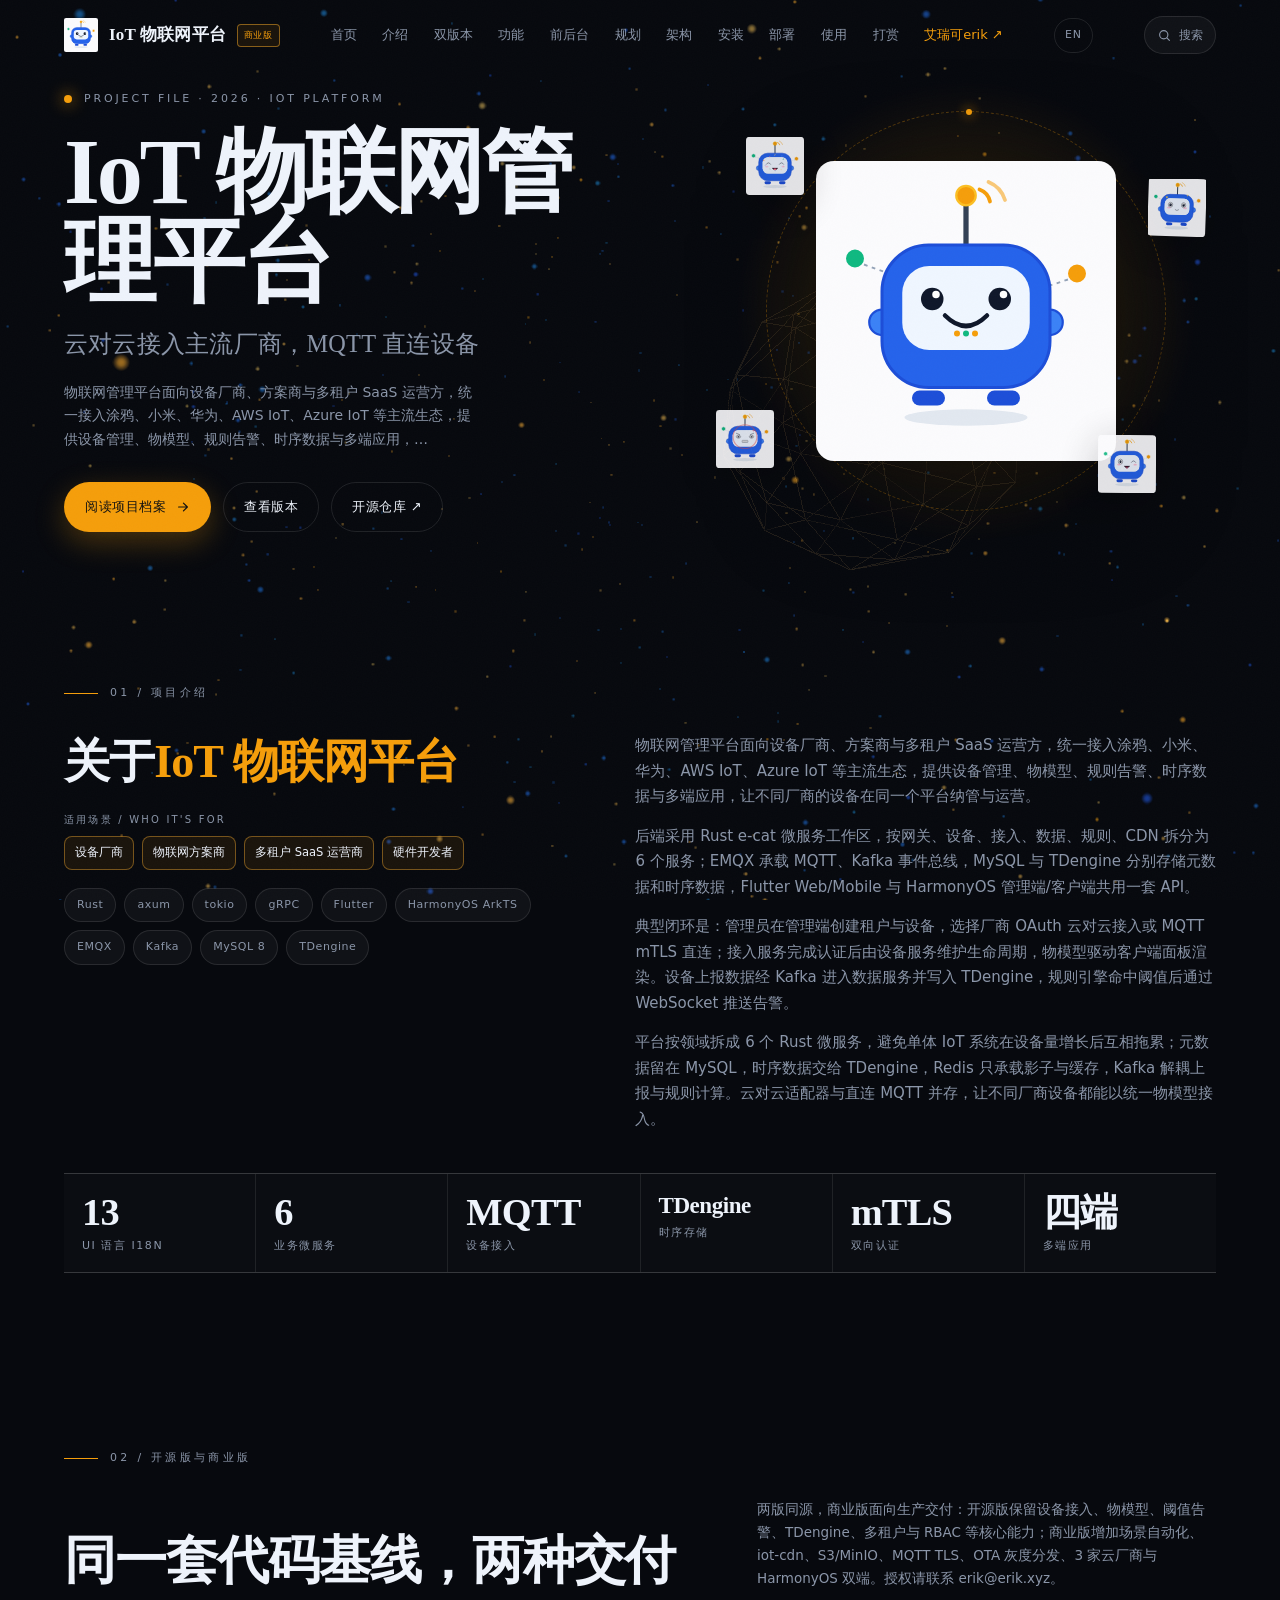
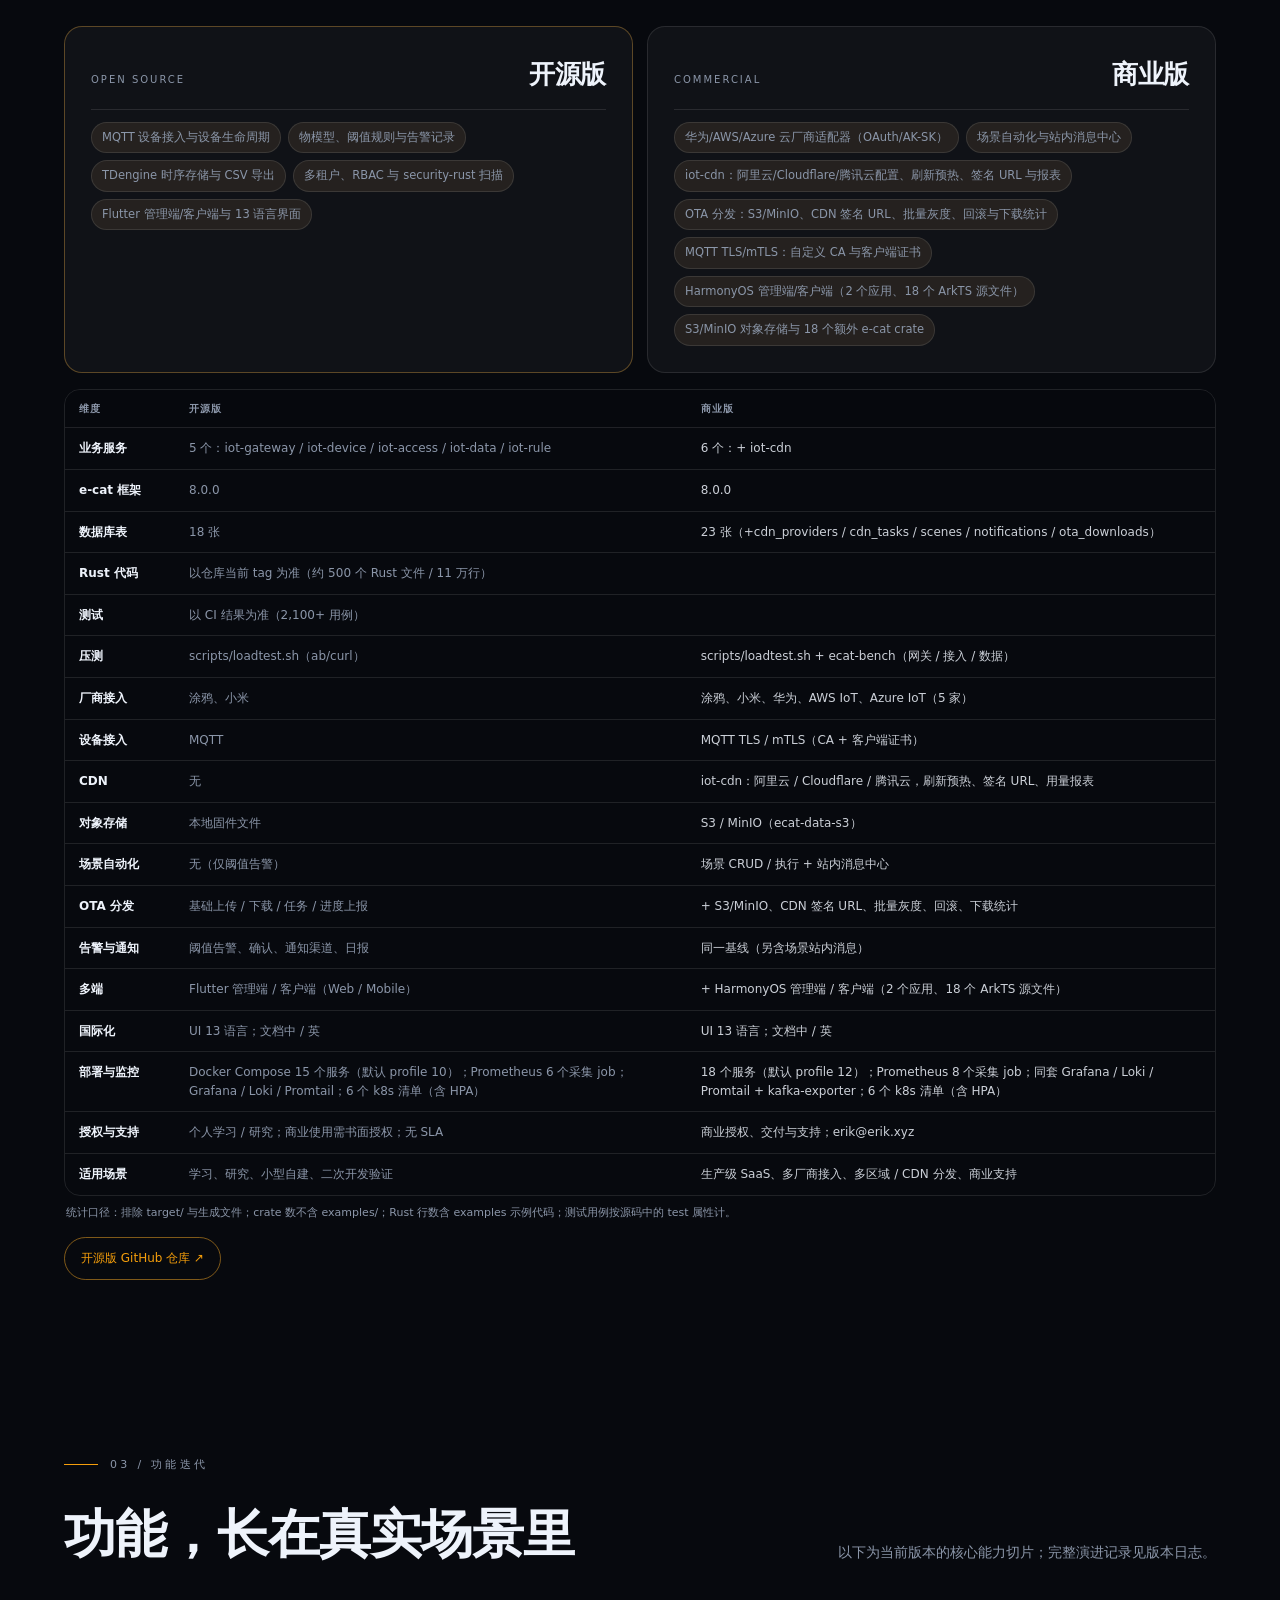
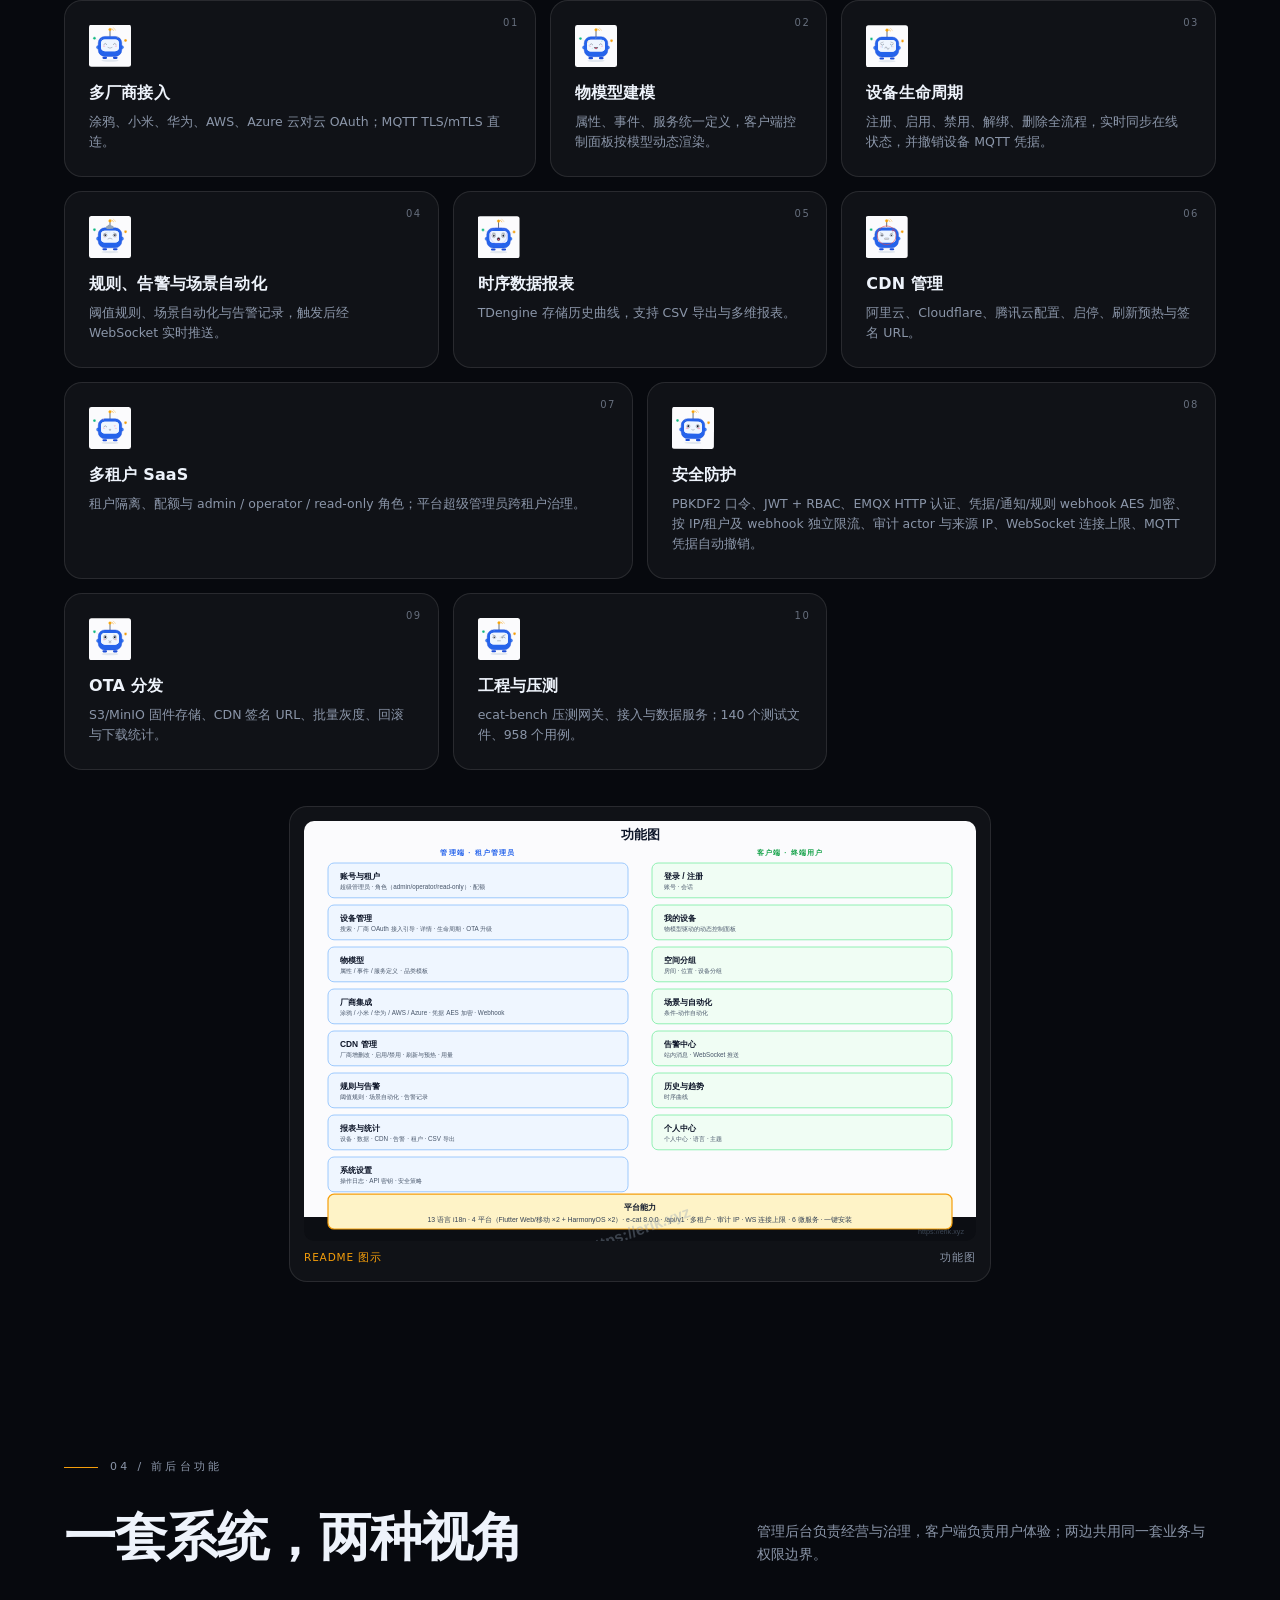
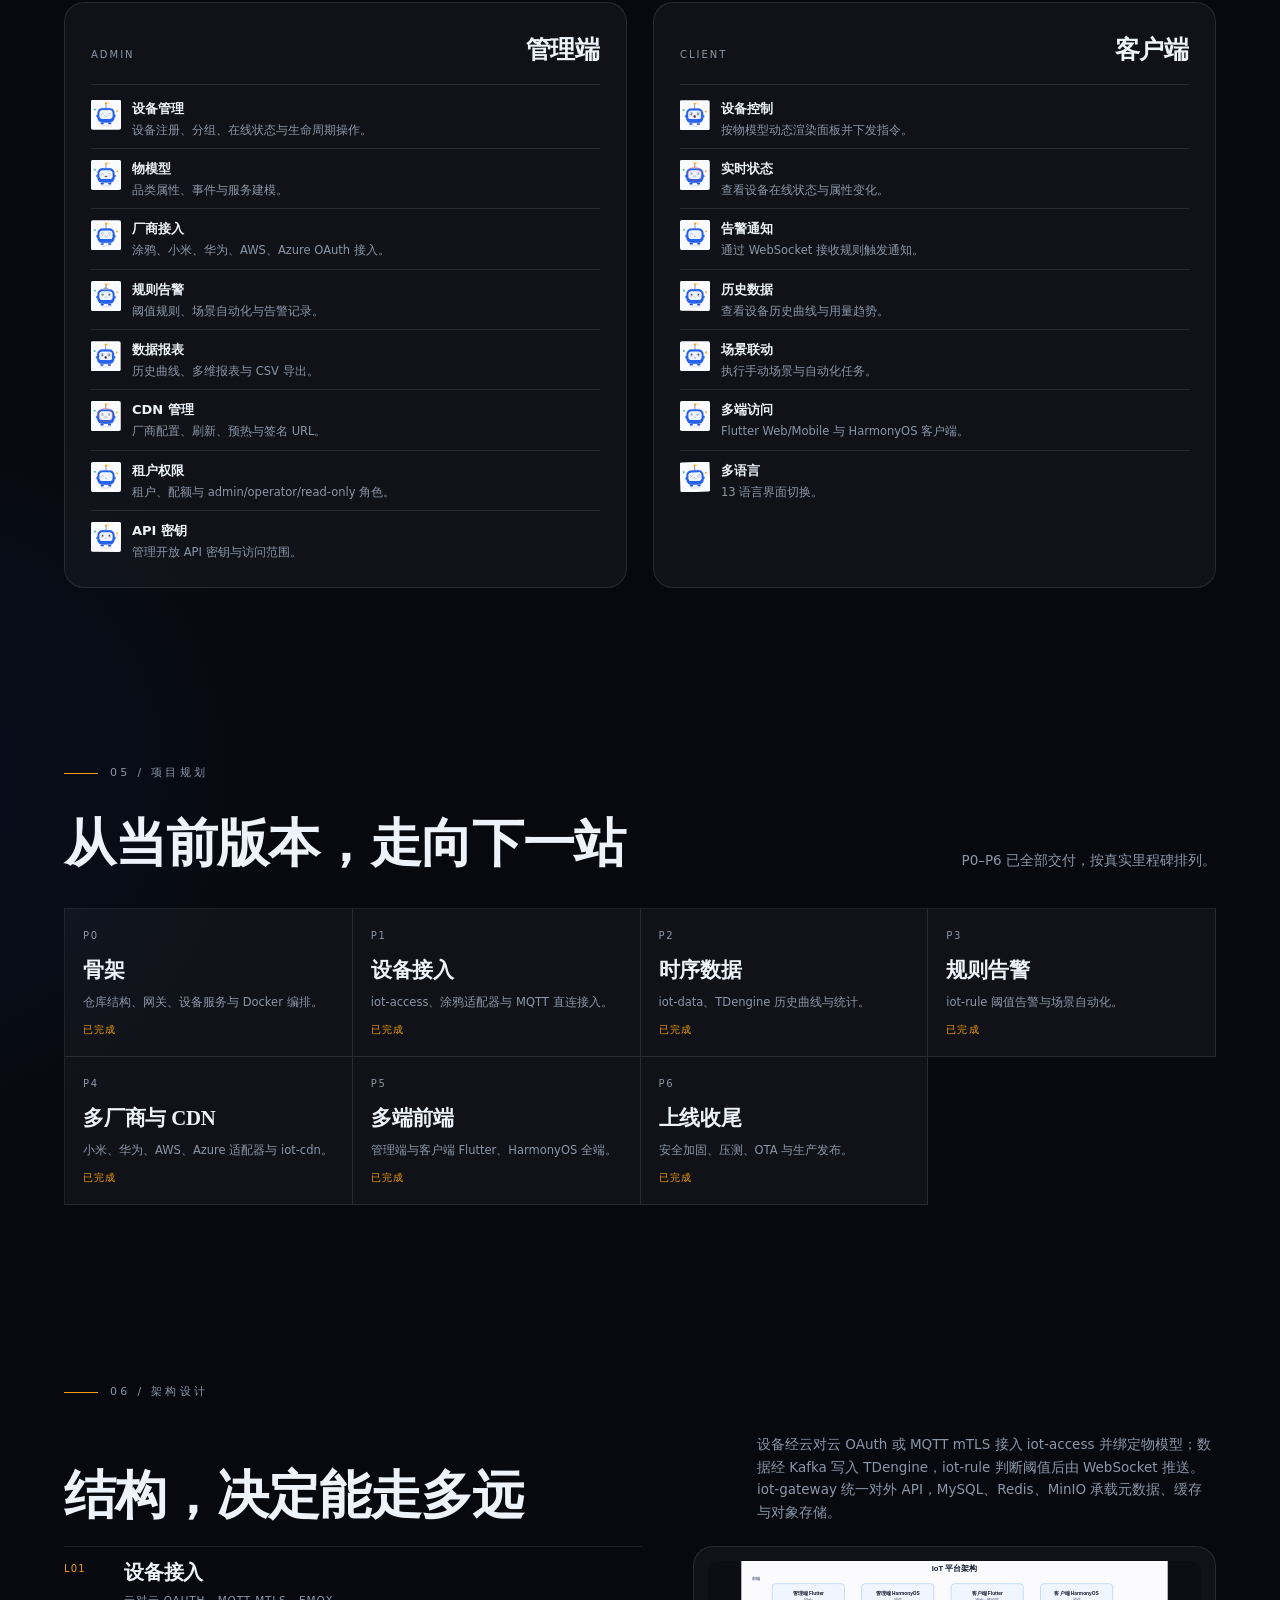
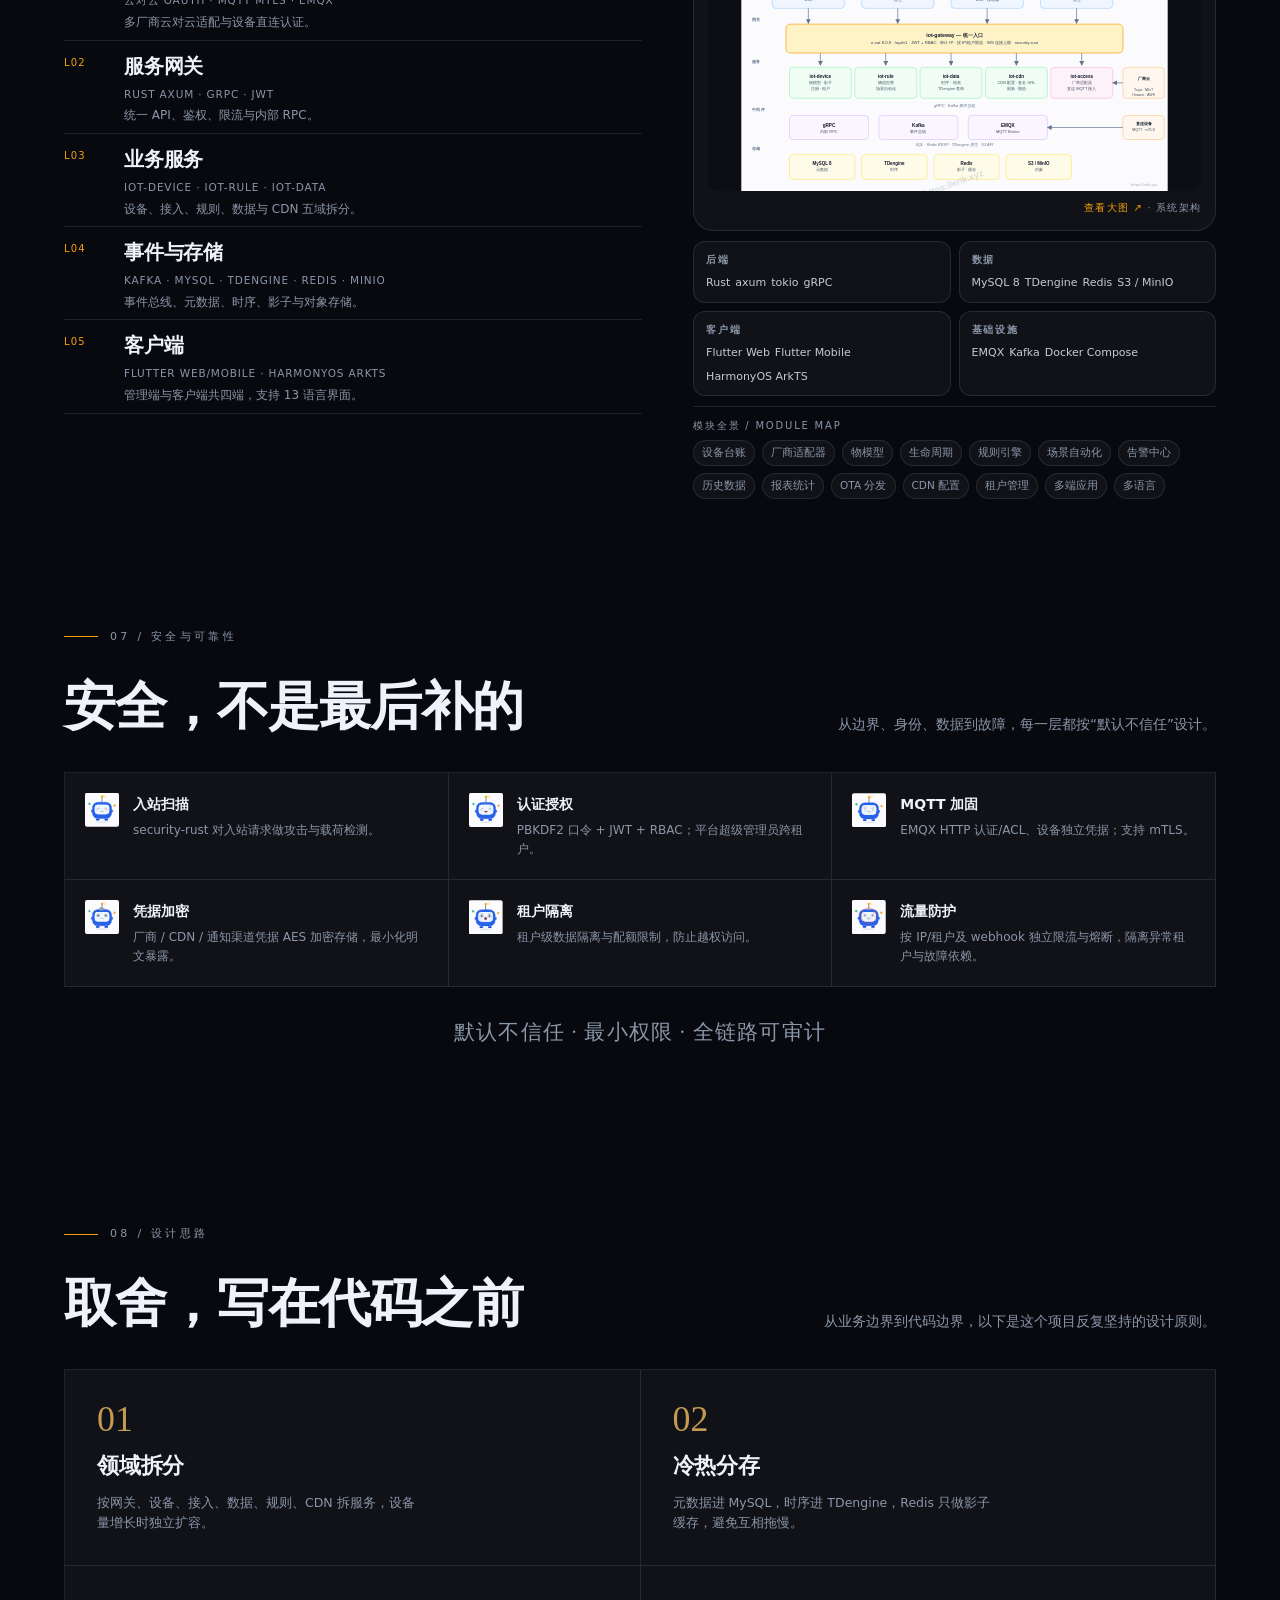
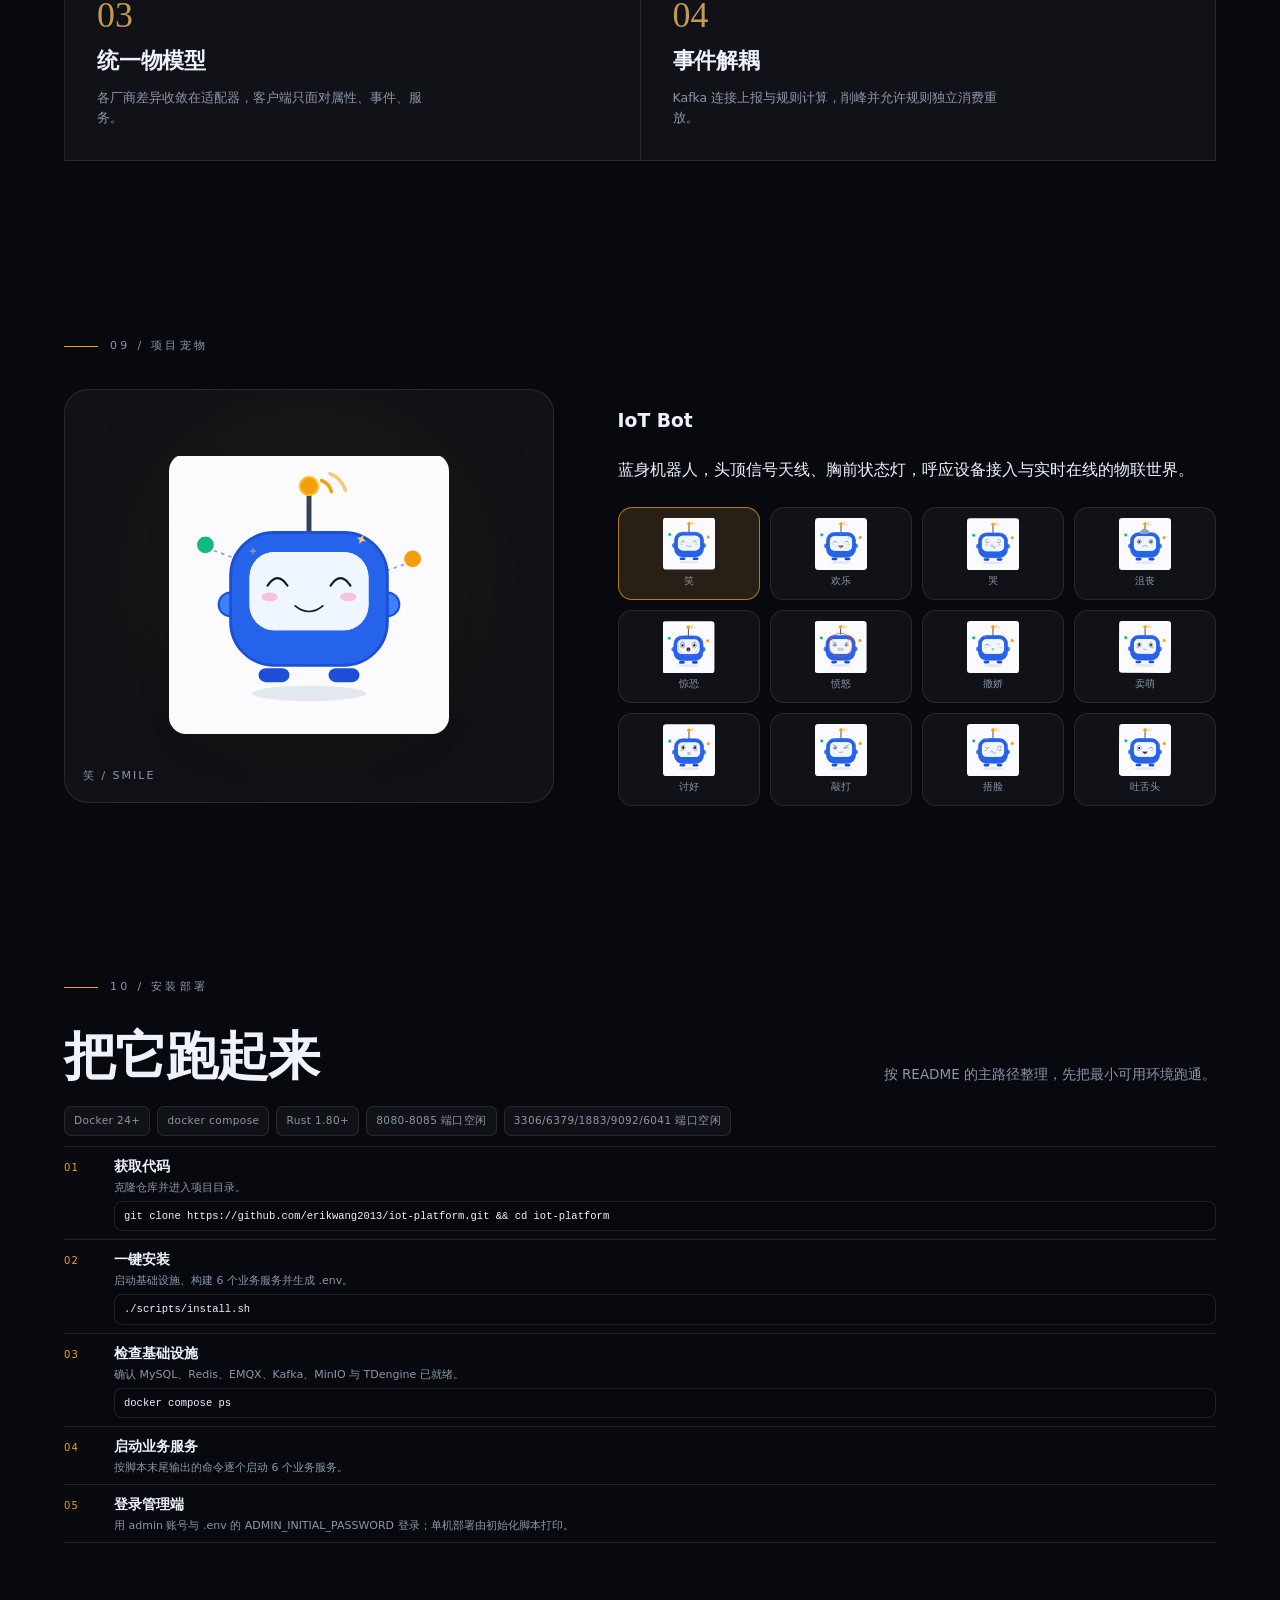
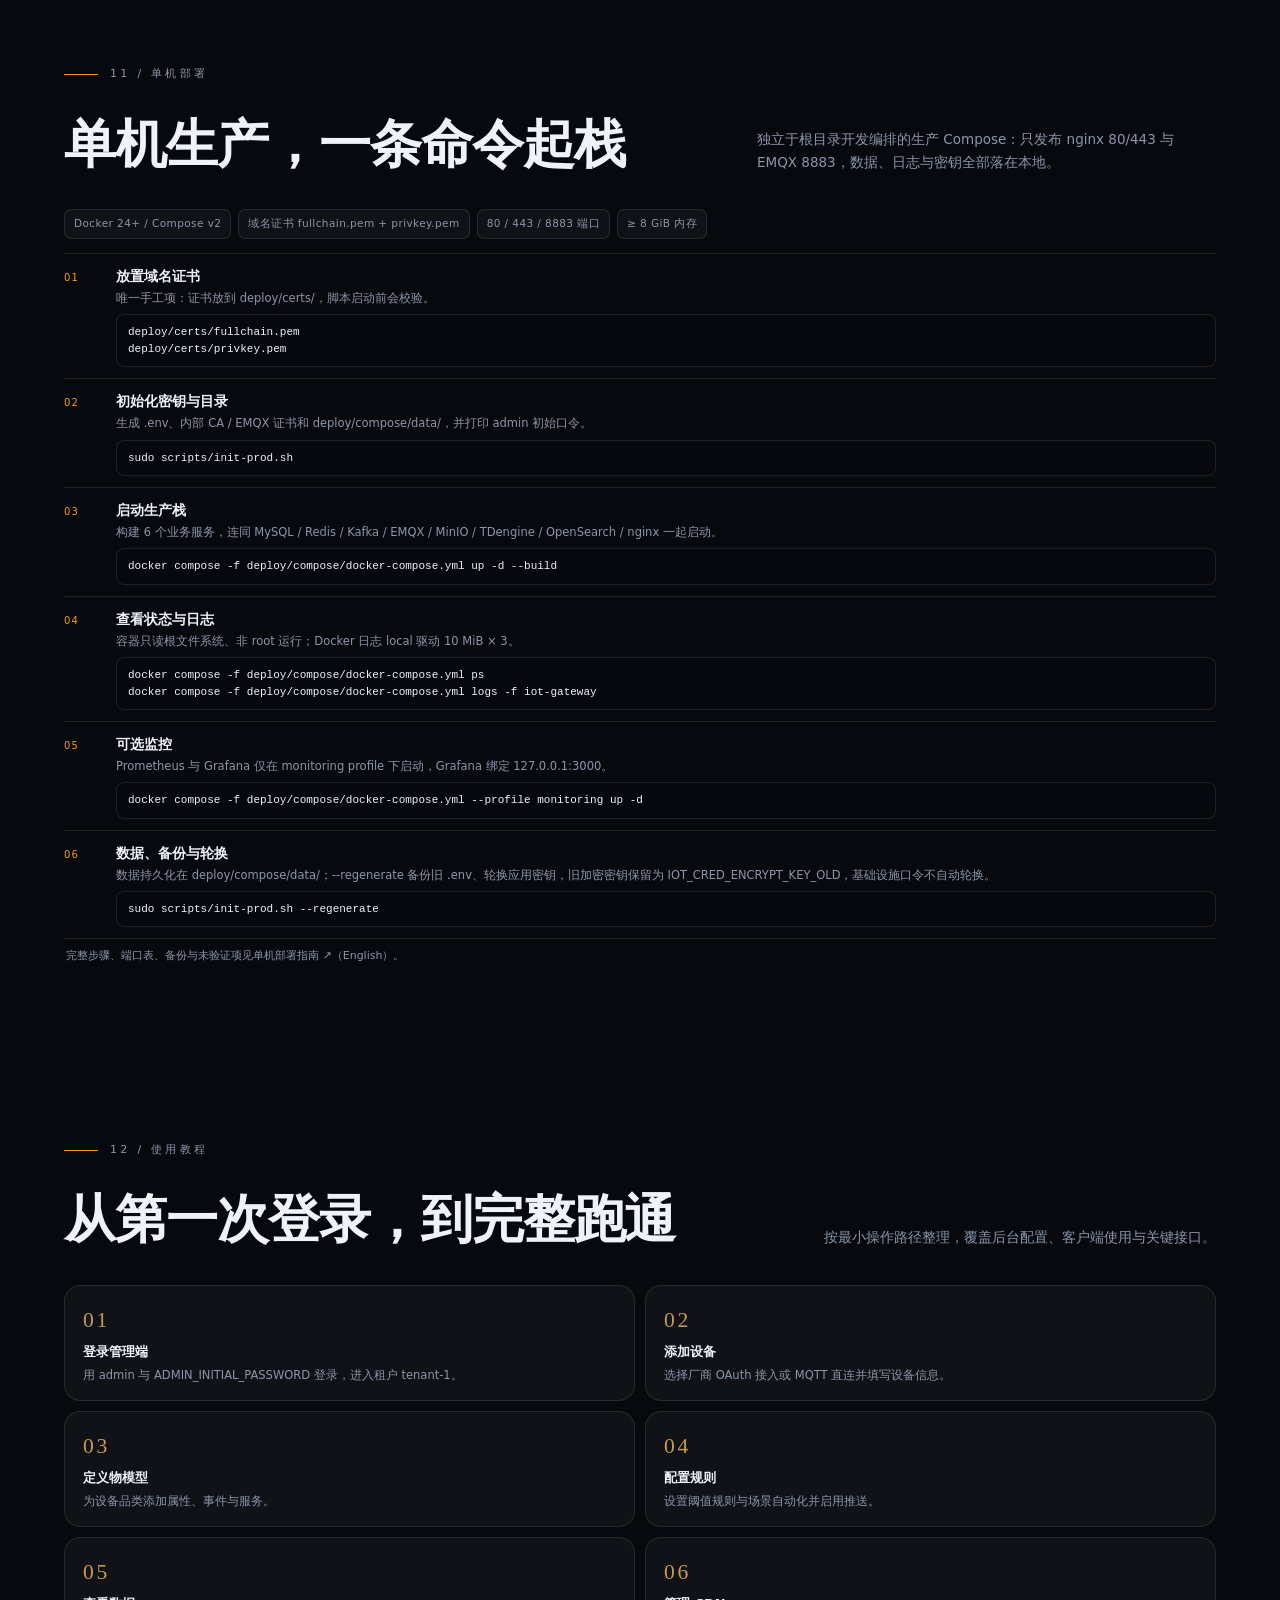
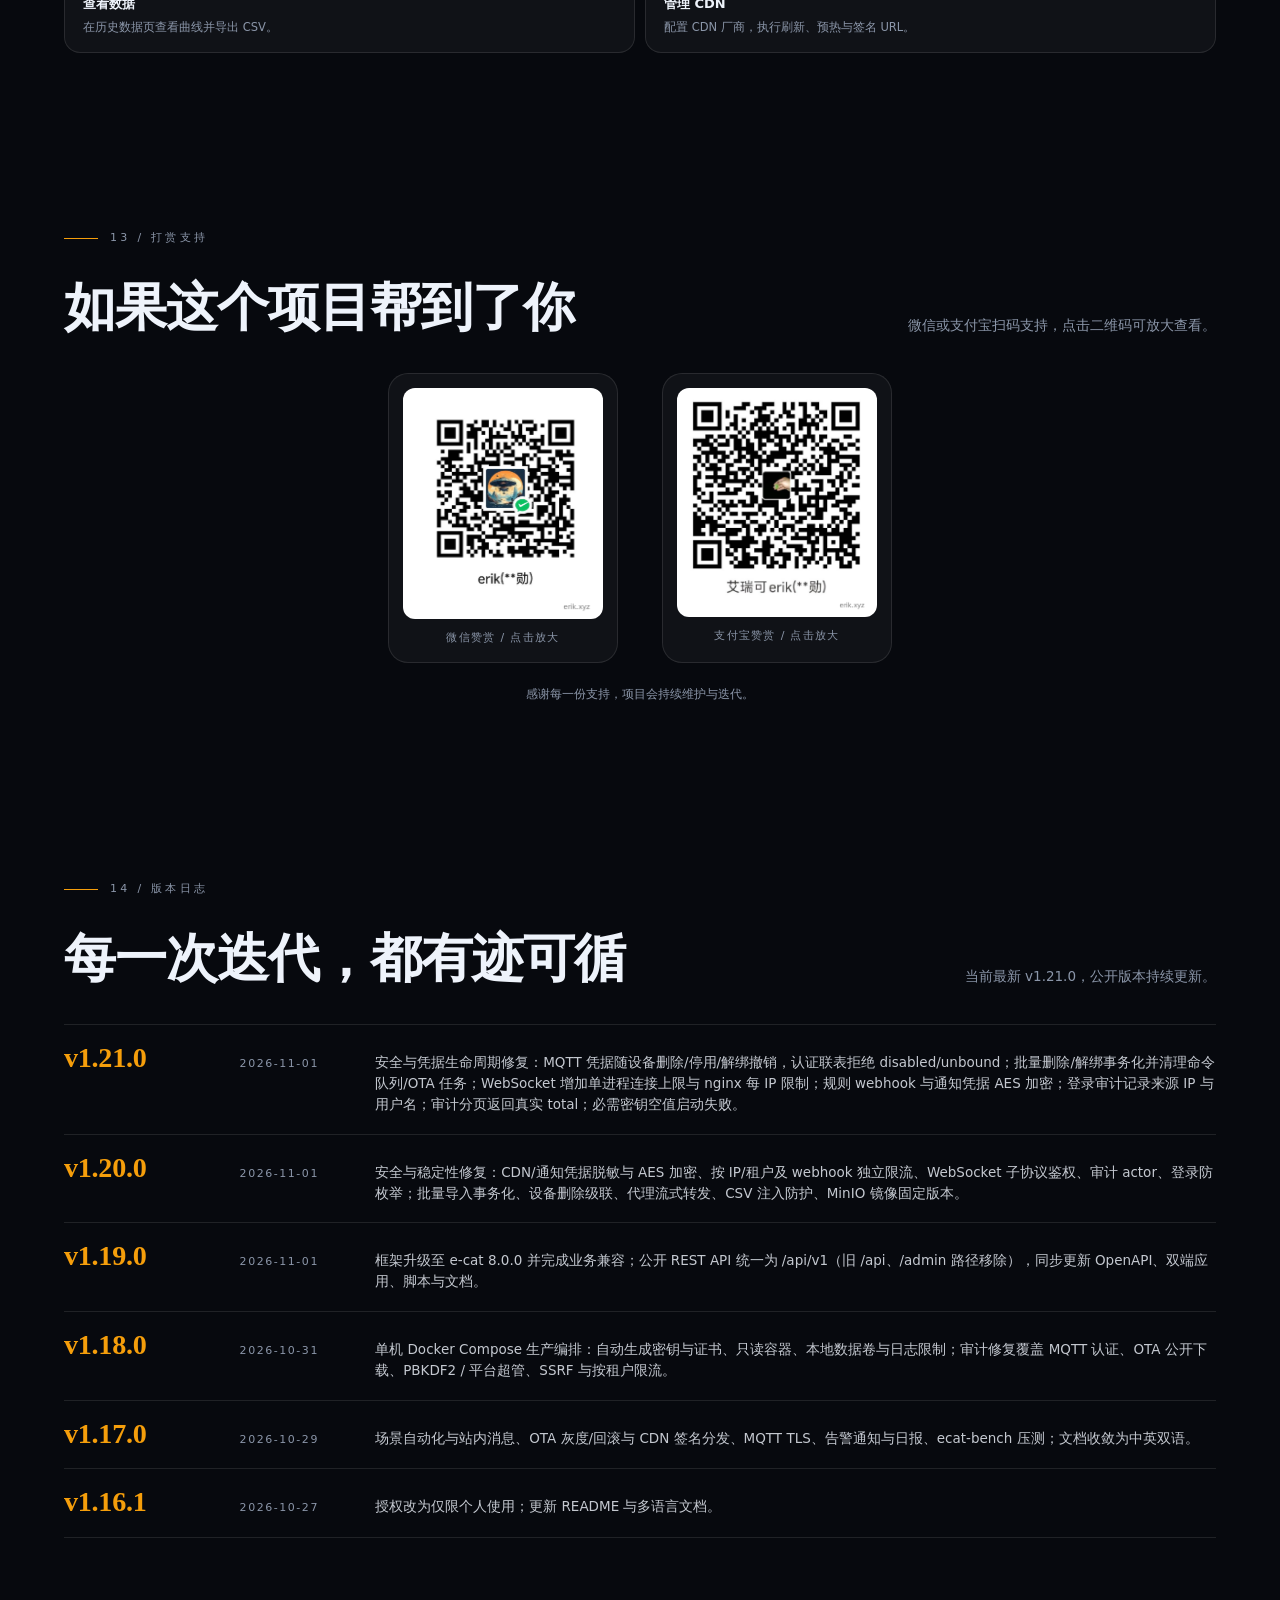
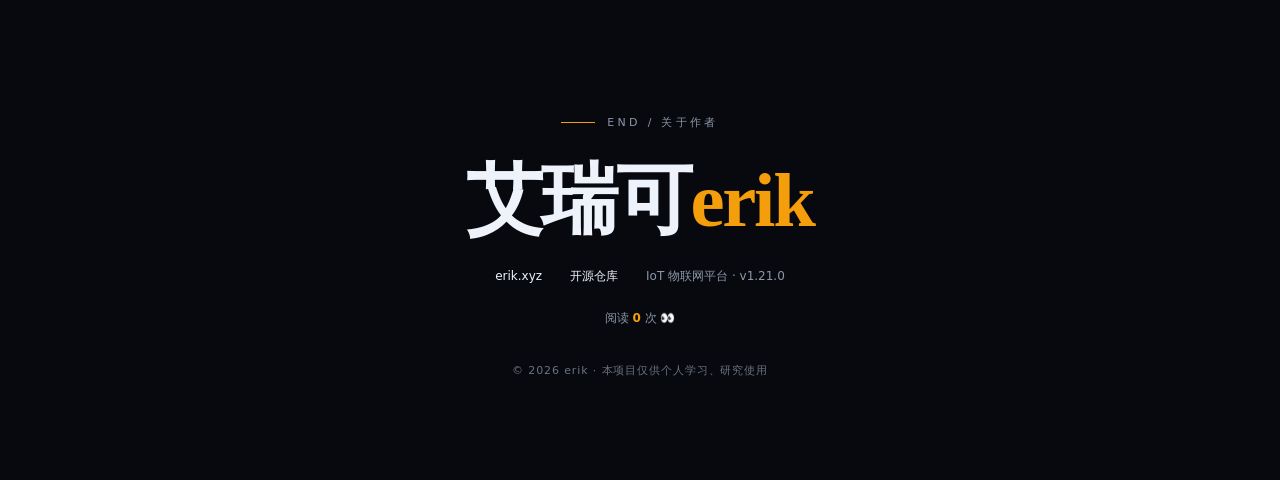
==== commit c223a2c6: "fix!: credential lifecycle and audit hardening (v1.21.0) - revoke MQTT credentials on device delete/" ====
--- a/site/index.html
+++ b/site/index.html
@@ -119,9 +119,9 @@
         <h2>功能，长在真实场景里</h2>
         <p>以下为当前版本的核心能力切片；完整演进记录见版本日志。</p>
       </div>
-      <div class="features"><article class="feature" data-reveal style="transition-delay:0ms"><span class="idx">01</span><img src="assets/pet/expressions/smile.svg" alt="笑" width="42" height="42" loading="lazy"><b>多厂商接入</b><p>涂鸦、小米、华为、AWS、Azure 云对云 OAuth；MQTT TLS/mTLS 直连。</p></article><article class="feature" data-reveal style="transition-delay:35ms"><span class="idx">02</span><img src="assets/pet/expressions/joy.svg" alt="欢乐" width="42" height="42" loading="lazy"><b>物模型建模</b><p>属性、事件、服务统一定义，客户端控制面板按模型动态渲染。</p></article><article class="feature" data-reveal style="transition-delay:70ms"><span class="idx">03</span><img src="assets/pet/expressions/cry.svg" alt="哭" width="42" height="42" loading="lazy"><b>设备生命周期</b><p>注册、启用、禁用、解绑、删除全流程，实时同步在线状态。</p></article><article class="feature" data-reveal style="transition-delay:105ms"><span class="idx">04</span><img src="assets/pet/expressions/depressed.svg" alt="沮丧" width="42" height="42" loading="lazy"><b>规则、告警与场景自动化</b><p>阈值规则、场景自动化与告警记录，触发后经 WebSocket 实时推送。</p></article><article class="feature" data-reveal style="transition-delay:140ms"><span class="idx">05</span><img src="assets/pet/expressions/terrified.svg" alt="惊恐" width="42" height="42" loading="lazy"><b>时序数据报表</b><p>TDengine 存储历史曲线，支持 CSV 导出与多维报表。</p></article><article class="feature" data-reveal style="transition-delay:175ms"><span class="idx">06</span><img src="assets/pet/expressions/angry.svg" alt="愤怒" width="42" height="42" loading="lazy"><b>CDN 管理</b><p>阿里云、Cloudflare、腾讯云配置、启停、刷新预热与签名 URL。</p></article><article class="feature" data-reveal style="transition-delay:210ms"><span class="idx">07</span><img src="assets/pet/expressions/coquettish.svg" alt="撒娇" width="42" height="42" loading="lazy"><b>多租户 SaaS</b><p>租户隔离、配额与 admin / operator / read-only 角色；平台超级管理员跨租户治理。</p></article><article class="feature" data-reveal style="transition-delay:245ms"><span class="idx">08</span><img src="assets/pet/expressions/cute.svg" alt="卖萌" width="42" height="42" loading="lazy"><b>安全防护</b><p>PBKDF2 口令、JWT + RBAC、EMQX HTTP 认证、凭据与通知配置 AES 加密、按 IP/租户及 webhook 独立限流、审计 actor。</p></article><article class="feature" data-reveal style="transition-delay:280ms"><span class="idx">09</span><img src="assets/pet/expressions/pleasing.svg" alt="讨好" width="42" height="42" loading="lazy"><b>OTA 分发</b><p>S3/MinIO 固件存储、CDN 签名 URL、批量灰度、回滚与下载统计。</p></article><article class="feature" data-reveal style="transition-delay:315ms"><span class="idx">10</span><img src="assets/pet/expressions/knocking.svg" alt="敲打" width="42" height="42" loading="lazy"><b>工程与压测</b><p>ecat-bench 压测网关、接入与数据服务；140 个测试文件、958 个用例。</p></article></div>
+      <div class="features"><article class="feature" data-reveal style="transition-delay:0ms"><span class="idx">01</span><img src="assets/pet/expressions/smile.svg" alt="笑" width="42" height="42" loading="lazy"><b>多厂商接入</b><p>涂鸦、小米、华为、AWS、Azure 云对云 OAuth；MQTT TLS/mTLS 直连。</p></article><article class="feature" data-reveal style="transition-delay:35ms"><span class="idx">02</span><img src="assets/pet/expressions/joy.svg" alt="欢乐" width="42" height="42" loading="lazy"><b>物模型建模</b><p>属性、事件、服务统一定义，客户端控制面板按模型动态渲染。</p></article><article class="feature" data-reveal style="transition-delay:70ms"><span class="idx">03</span><img src="assets/pet/expressions/cry.svg" alt="哭" width="42" height="42" loading="lazy"><b>设备生命周期</b><p>注册、启用、禁用、解绑、删除全流程，实时同步在线状态，并撤销设备 MQTT 凭据。</p></article><article class="feature" data-reveal style="transition-delay:105ms"><span class="idx">04</span><img src="assets/pet/expressions/depressed.svg" alt="沮丧" width="42" height="42" loading="lazy"><b>规则、告警与场景自动化</b><p>阈值规则、场景自动化与告警记录，触发后经 WebSocket 实时推送。</p></article><article class="feature" data-reveal style="transition-delay:140ms"><span class="idx">05</span><img src="assets/pet/expressions/terrified.svg" alt="惊恐" width="42" height="42" loading="lazy"><b>时序数据报表</b><p>TDengine 存储历史曲线，支持 CSV 导出与多维报表。</p></article><article class="feature" data-reveal style="transition-delay:175ms"><span class="idx">06</span><img src="assets/pet/expressions/angry.svg" alt="愤怒" width="42" height="42" loading="lazy"><b>CDN 管理</b><p>阿里云、Cloudflare、腾讯云配置、启停、刷新预热与签名 URL。</p></article><article class="feature" data-reveal style="transition-delay:210ms"><span class="idx">07</span><img src="assets/pet/expressions/coquettish.svg" alt="撒娇" width="42" height="42" loading="lazy"><b>多租户 SaaS</b><p>租户隔离、配额与 admin / operator / read-only 角色；平台超级管理员跨租户治理。</p></article><article class="feature" data-reveal style="transition-delay:245ms"><span class="idx">08</span><img src="assets/pet/expressions/cute.svg" alt="卖萌" width="42" height="42" loading="lazy"><b>安全防护</b><p>PBKDF2 口令、JWT + RBAC、EMQX HTTP 认证、凭据/通知/规则 webhook AES 加密、按 IP/租户及 webhook 独立限流、审计 actor 与来源 IP、WebSocket 连接上限、MQTT 凭据自动撤销。</p></article><article class="feature" data-reveal style="transition-delay:280ms"><span class="idx">09</span><img src="assets/pet/expressions/pleasing.svg" alt="讨好" width="42" height="42" loading="lazy"><b>OTA 分发</b><p>S3/MinIO 固件存储、CDN 签名 URL、批量灰度、回滚与下载统计。</p></article><article class="feature" data-reveal style="transition-delay:315ms"><span class="idx">10</span><img src="assets/pet/expressions/knocking.svg" alt="敲打" width="42" height="42" loading="lazy"><b>工程与压测</b><p>ecat-bench 压测网关、接入与数据服务；140 个测试文件、958 个用例。</p></article></div>
       <p class="features-note">← 左右滑动查看 →</p>
-      <figure class="content-figure" data-reveal><img src="assets/img/readme-feature.svg" width="1120" height="660" alt="功能图" loading="lazy"><figcaption><span>README 图示</span>功能图</figcaption></figure>
+      <figure class="content-figure" data-reveal><img src="assets/img/readme-feature.svg" width="1120" height="700" alt="功能图" loading="lazy"><figcaption><span>README 图示</span>功能图</figcaption></figure>
     </div>
   </section>
 
@@ -263,9 +263,9 @@
       <div class="section-label">14 / 版本日志</div>
       <div class="section-head" data-reveal>
         <h2>每一次迭代，都有迹可循</h2>
-        <p>当前最新 v1.20.0，公开版本持续更新。</p>
-      </div>
-      <div class="timeline" data-reveal><div class="tl-item"><b>v1.20.0</b><time>2026-11-01</time><p>安全与稳定性修复：CDN/通知凭据脱敏与 AES 加密、按 IP/租户及 webhook 独立限流、WebSocket 子协议鉴权、审计 actor、登录防枚举；批量导入事务化、设备删除级联、代理流式转发、CSV 注入防护、MinIO 镜像固定版本。</p></div><div class="tl-item"><b>v1.19.0</b><time>2026-11-01</time><p>框架升级至 e-cat 8.0.0 并完成业务兼容；公开 REST API 统一为 /api/v1（旧 /api、/admin 路径移除），同步更新 OpenAPI、双端应用、脚本与文档。</p></div><div class="tl-item"><b>v1.18.0</b><time>2026-10-31</time><p>单机 Docker Compose 生产编排：自动生成密钥与证书、只读容器、本地数据卷与日志限制；审计修复覆盖 MQTT 认证、OTA 公开下载、PBKDF2 / 平台超管、SSRF 与按租户限流。</p></div><div class="tl-item"><b>v1.17.0</b><time>2026-10-29</time><p>场景自动化与站内消息、OTA 灰度/回滚与 CDN 签名分发、MQTT TLS、告警通知与日报、ecat-bench 压测；文档收敛为中英双语。</p></div><div class="tl-item"><b>v1.16.1</b><time>2026-10-27</time><p>授权改为仅限个人使用；更新 README 与多语言文档。</p></div><div class="tl-item"><b>v1.16.0</b><time>2026-10-18</time><p>版本发布</p></div><div class="tl-item"><b>v1.15.0</b><time>2026-09-04</time><p>版本发布</p></div><div class="tl-item"><b>v1.14.0</b><time>2026-09-04</time><p>版本发布</p></div><div class="tl-item"><b>v1.13.0</b><time>2026-09-01</time><p>版本发布</p></div><div class="tl-item"><b>v1.12.0</b><time>2026-08-31</time><p>版本发布</p></div><div class="tl-item"><b>v1.11.0</b><time>2026-08-31</time><p>版本发布</p></div><div class="tl-item"><b>v1.10.0</b><time>2026-08-31</time><p>版本发布</p></div></div>
+        <p>当前最新 v1.21.0，公开版本持续更新。</p>
+      </div>
+      <div class="timeline" data-reveal><div class="tl-item"><b>v1.21.0</b><time>2026-11-01</time><p>安全与凭据生命周期修复：MQTT 凭据随设备删除/停用/解绑撤销，认证联表拒绝 disabled/unbound；批量删除/解绑事务化并清理命令队列/OTA 任务；WebSocket 增加单进程连接上限与 nginx 每 IP 限制；规则 webhook 与通知凭据 AES 加密；登录审计记录来源 IP 与用户名；审计分页返回真实 total；必需密钥空值启动失败。</p></div><div class="tl-item"><b>v1.20.0</b><time>2026-11-01</time><p>安全与稳定性修复：CDN/通知凭据脱敏与 AES 加密、按 IP/租户及 webhook 独立限流、WebSocket 子协议鉴权、审计 actor、登录防枚举；批量导入事务化、设备删除级联、代理流式转发、CSV 注入防护、MinIO 镜像固定版本。</p></div><div class="tl-item"><b>v1.19.0</b><time>2026-11-01</time><p>框架升级至 e-cat 8.0.0 并完成业务兼容；公开 REST API 统一为 /api/v1（旧 /api、/admin 路径移除），同步更新 OpenAPI、双端应用、脚本与文档。</p></div><div class="tl-item"><b>v1.18.0</b><time>2026-10-31</time><p>单机 Docker Compose 生产编排：自动生成密钥与证书、只读容器、本地数据卷与日志限制；审计修复覆盖 MQTT 认证、OTA 公开下载、PBKDF2 / 平台超管、SSRF 与按租户限流。</p></div><div class="tl-item"><b>v1.17.0</b><time>2026-10-29</time><p>场景自动化与站内消息、OTA 灰度/回滚与 CDN 签名分发、MQTT TLS、告警通知与日报、ecat-bench 压测；文档收敛为中英双语。</p></div><div class="tl-item"><b>v1.16.1</b><time>2026-10-27</time><p>授权改为仅限个人使用；更新 README 与多语言文档。</p></div><div class="tl-item"><b>v1.16.0</b><time>2026-10-18</time><p>版本发布</p></div><div class="tl-item"><b>v1.15.0</b><time>2026-09-04</time><p>版本发布</p></div><div class="tl-item"><b>v1.14.0</b><time>2026-09-04</time><p>版本发布</p></div><div class="tl-item"><b>v1.13.0</b><time>2026-09-01</time><p>版本发布</p></div><div class="tl-item"><b>v1.12.0</b><time>2026-08-31</time><p>版本发布</p></div><div class="tl-item"><b>v1.11.0</b><time>2026-08-31</time><p>版本发布</p></div><div class="tl-item"><b>v1.10.0</b><time>2026-08-31</time><p>版本发布</p></div></div>
     </div>
   </section>
 
@@ -276,7 +276,7 @@
       <div class="footer-meta">
         <a href="https://erik.xyz" target="_blank" rel="noopener">erik.xyz</a>
         <a href="https://github.com/erikwang2013/iot-platform" target="_blank" rel="noopener">开源仓库</a>
-        <span>IoT 物联网平台 · v1.20.0</span>
+        <span>IoT 物联网平台 · v1.21.0</span>
       </div>
       <div class="footer-info" id="busuanzi"><script async src="//busuanzi.ibruce.info/busuanzi/2.3/busuanzi.pure.mini.js"></script> <span id="busuanzi_container_page_pv"><span data-i18n="post.readA">阅读</span> <b id="busuanzi_value_page_pv">0</b> <span data-i18n="post.readB">次 👀</span></span></div>
       <p class="footer-note">© 2026 erik · 本项目仅供个人学习、研究使用</p>
@@ -294,7 +294,7 @@
     <p class="search-empty" id="searchEmpty">输入关键词搜索功能、模块、版本、安装与使用教程。</p>
   </div>
 </div>
-<script type="application/json" id="searchIndex">[{"id": "intro", "section": "项目介绍", "title": "IoT 物联网管理平台", "text": "物联网管理平台面向设备厂商、方案商与多租户 SaaS 运营方，统一接入涂鸦、小米、华为、AWS IoT、Azure IoT 等主流生态，提供设备管理、物模型、规则告警、时序数据与多端应用，让不同厂商的设备在同一个平台纳管与运营。 后端采用 Rust e-cat 微服务工作区，按网关、设备、接入、数据、规则、CDN 拆分为 6 个服务；EMQX 承载 MQTT、Kafka 事件总线，MySQL 与 TDengine 分别存储元数据和时序数据，Flutter Web/Mobile"}, {"id": "intro", "section": "项目介绍", "title": "适用场景与技术栈", "text": "设备厂商 物联网方案商 多租户 SaaS 运营商 硬件开发者 Rust axum tokio gRPC Flutter HarmonyOS ArkTS EMQX Kafka MySQL 8 TDengine"}, {"id": "editions", "section": "开源版与商业版", "title": "开源版与商业版", "text": "两版同源，商业版面向生产交付：开源版保留设备接入、物模型、阈值告警、TDengine、多租户与 RBAC 等核心能力；商业版增加场景自动化、iot-cdn、S3/MinIO、MQTT TLS、OTA 灰度分发、3 家云厂商与 HarmonyOS 双端。授权请联系 erik@erik.xyz。"}, {"id": "editions", "section": "开源版与商业版", "title": "业务服务", "text": "开源版：5 个：iot-gateway / iot-device / iot-access / iot-data / iot-rule 商业版：6 个：+ iot-cdn"}, {"id": "editions", "section": "开源版与商业版", "title": "e-cat 框架", "text": "开源版：e-cat 8.0.0 商业版：e-cat 8.0.0"}, {"id": "editions", "section": "开源版与商业版", "title": "数据库表", "text": "开源版：18 张 商业版：23 张（+cdn_providers / cdn_tasks / scenes / notifications / ota_downloads）"}, {"id": "editions", "section": "开源版与商业版", "title": "Rust 代码", "text": "以仓库当前 tag 为准（约 500 个 Rust 文件 / 11 万行）"}, {"id": "editions", "section": "开源版与商业版", "title": "测试", "text": "以 CI 结果为准（2,100+ 用例）"}, {"id": "editions", "section": "开源版与商业版", "title": "压测", "text": "开源版：scripts/loadtest.sh（ab/curl） 商业版：scripts/loadtest.sh + ecat-bench（网关 / 接入 / 数据）"}, {"id": "editions", "section": "开源版与商业版", "title": "厂商接入", "text": "开源版：涂鸦、小米 商业版：涂鸦、小米、华为、AWS IoT、Azure IoT（5 家）"}, {"id": "editions", "section": "开源版与商业版", "title": "设备接入", "text": "开源版：MQTT 商业版：MQTT TLS / mTLS（CA + 客户端证书）"}, {"id": "editions", "section": "开源版与商业版", "title": "CDN", "text": "开源版：无 商业版：iot-cdn：阿里云 / Cloudflare / 腾讯云，刷新预热、签名 URL、用量报表"}, {"id": "editions", "section": "开源版与商业版", "title": "对象存储", "text": "开源版：本地固件文件 商业版：S3 / MinIO（ecat-data-s3）"}, {"id": "editions", "section": "开源版与商业版", "title": "场景自动化", "text": "开源版：无（仅阈值告警） 商业版：场景 CRUD / 执行 + 站内消息中心"}, {"id": "editions", "section": "开源版与商业版", "title": "OTA 分发", "text": "开源版：基础上传 / 下载 / 任务 / 进度上报 商业版：+ S3/MinIO、CDN 签名 URL、批量灰度、回滚、下载统计"}, {"id": "editions", "section": "开源版与商业版", "title": "告警与通知", "text": "开源版：阈值告警、确认、通知渠道、日报 商业版：同一基线（另含场景站内消息）"}, {"id": "editions", "section": "开源版与商业版", "title": "多端", "text": "开源版：Flutter 管理端 / 客户端（Web / Mobile） 商业版：+ HarmonyOS 管理端 / 客户端（2 个应用、18 个 ArkTS 源文件）"}, {"id": "editions", "section": "开源版与商业版", "title": "国际化", "text": "开源版：UI 13 语言；文档中 / 英 商业版：UI 13 语言；文档中 / 英"}, {"id": "editions", "section": "开源版与商业版", "title": "部署与监控", "text": "开源版：Docker Compose 15 个服务（默认 profile 10）；Prometheus 6 个采集 job；Grafana / Loki / Promtail；6 个 k8s 清单（含 HPA） 商业版：18 个服务（默认 profile 12）；Prometheus 8 个采集 job；同套 Grafana / Loki / Promtail + kafka-exporter；6 个 k8s 清单（含 HPA）"}, {"id": "editions", "section": "开源版与商业版", "title": "授权与支持", "text": "开源版：个人学习 / 研究；商业使用需书面授权；无 SLA 商业版：商业授权、交付与支持；erik@erik.xyz"}, {"id": "editions", "section": "开源版与商业版", "title": "适用场景", "text": "开源版：学习、研究、小型自建、二次开发验证 商业版：生产级 SaaS、多厂商接入、多区域 / CDN 分发、商业支持"}, {"id": "editions", "section": "开源版与商业版", "title": "开源版保留能力", "text": "MQTT 设备接入与设备生命周期 物模型、阈值规则与告警记录 TDengine 时序存储与 CSV 导出 多租户、RBAC 与 security-rust 扫描 Flutter 管理端/客户端与 13 语言界面"}, {"id": "editions", "section": "开源版与商业版", "title": "商业版额外能力", "text": "华为/AWS/Azure 云厂商适配器（OAuth/AK-SK） 场景自动化与站内消息中心 iot-cdn：阿里云/Cloudflare/腾讯云配置、刷新预热、签名 URL 与报表 OTA 分发：S3/MinIO、CDN 签名 URL、批量灰度、回滚与下载统计 MQTT TLS/mTLS：自定义 CA 与客户端证书 HarmonyOS 管理端/客户端（2 个应用、18 个 ArkTS 源文件） S3/MinIO 对象存储与 18 个额外 e-cat crate"}, {"id": "features", "section": "功能迭代", "title": "多厂商接入", "text": "涂鸦、小米、华为、AWS、Azure 云对云 OAuth；MQTT TLS/mTLS 直连。"}, {"id": "features", "section": "功能迭代", "title": "物模型建模", "text": "属性、事件、服务统一定义，客户端控制面板按模型动态渲染。"}, {"id": "features", "section": "功能迭代", "title": "设备生命周期", "text": "注册、启用、禁用、解绑、删除全流程，实时同步在线状态。"}, {"id": "features", "section": "功能迭代", "title": "规则、告警与场景自动化", "text": "阈值规则、场景自动化与告警记录，触发后经 WebSocket 实时推送。"}, {"id": "features", "section": "功能迭代", "title": "时序数据报表", "text": "TDengine 存储历史曲线，支持 CSV 导出与多维报表。"}, {"id": "features", "section": "功能迭代", "title": "CDN 管理", "text": "阿里云、Cloudflare、腾讯云配置、启停、刷新预热与签名 URL。"}, {"id": "features", "section": "功能迭代", "title": "多租户 SaaS", "text": "租户隔离、配额与 admin / operator / read-only 角色；平台超级管理员跨租户治理。"}, {"id": "features", "section": "功能迭代", "title": "安全防护", "text": "PBKDF2 口令、JWT + RBAC、EMQX HTTP 认证、凭据与通知配置 AES 加密、按 IP/租户及 webhook 独立限流、审计 actor。"}, {"id": "features", "section": "功能迭代", "title": "OTA 分发", "text": "S3/MinIO 固件存储、CDN 签名 URL、批量灰度、回滚与下载统计。"}, {"id": "features", "section": "功能迭代", "title": "工程与压测", "text": "ecat-bench 压测网关、接入与数据服务；140 个测试文件、958 个用例。"}, {"id": "features", "section": "功能迭代", "title": "功能图", "text": "README 图示"}, {"id": "sides", "section": "前后台功能", "title": "管理端 · 设备管理", "text": "设备注册、分组、在线状态与生命周期操作。"}, {"id": "sides", "section": "前后台功能", "title": "管理端 · 物模型", "text": "品类属性、事件与服务建模。"}, {"id": "sides", "section": "前后台功能", "title": "管理端 · 厂商接入", "text": "涂鸦、小米、华为、AWS、Azure OAuth 接入。"}, {"id": "sides", "section": "前后台功能", "title": "管理端 · 规则告警", "text": "阈值规则、场景自动化与告警记录。"}, {"id": "sides", "section": "前后台功能", "title": "管理端 · 数据报表", "text": "历史曲线、多维报表与 CSV 导出。"}, {"id": "sides", "section": "前后台功能", "title": "管理端 · CDN 管理", "text": "厂商配置、刷新、预热与签名 URL。"}, {"id": "sides", "section": "前后台功能", "title": "管理端 · 租户权限", "text": "租户、配额与 admin/operator/read-only 角色。"}, {"id": "sides", "section": "前后台功能", "title": "管理端 · API 密钥", "text": "管理开放 API 密钥与访问范围。"}, {"id": "sides", "section": "前后台功能", "title": "客户端 · 设备控制", "text": "按物模型动态渲染面板并下发指令。"}, {"id": "sides", "section": "前后台功能", "title": "客户端 · 实时状态", "text": "查看设备在线状态与属性变化。"}, {"id": "sides", "section": "前后台功能", "title": "客户端 · 告警通知", "text": "通过 WebSocket 接收规则触发通知。"}, {"id": "sides", "section": "前后台功能", "title": "客户端 · 历史数据", "text": "查看设备历史曲线与用量趋势。"}, {"id": "sides", "section": "前后台功能", "title": "客户端 · 场景联动", "text": "执行手动场景与自动化任务。"}, {"id": "sides", "section": "前后台功能", "title": "客户端 · 多端访问", "text": "Flutter Web/Mobile 与 HarmonyOS 客户端。"}, {"id": "sides", "section": "前后台功能", "title": "客户端 · 多语言", "text": "13 语言界面切换。"}, {"id": "roadmap", "section": "项目规划", "title": "P0 · 骨架", "text": "仓库结构、网关、设备服务与 Docker 编排。 已完成"}, {"id": "roadmap", "section": "项目规划", "title": "P1 · 设备接入", "text": "iot-access、涂鸦适配器与 MQTT 直连接入。 已完成"}, {"id": "roadmap", "section": "项目规划", "title": "P2 · 时序数据", "text": "iot-data、TDengine 历史曲线与统计。 已完成"}, {"id": "roadmap", "section": "项目规划", "title": "P3 · 规则告警", "text": "iot-rule 阈值告警与场景自动化。 已完成"}, {"id": "roadmap", "section": "项目规划", "title": "P4 · 多厂商与 CDN", "text": "小米、华为、AWS、Azure 适配器与 iot-cdn。 已完成"}, {"id": "roadmap", "section": "项目规划", "title": "P5 · 多端前端", "text": "管理端与客户端 Flutter、HarmonyOS 全端。 已完成"}, {"id": "roadmap", "section": "项目规划", "title": "P6 · 上线收尾", "text": "安全加固、压测、OTA 与生产发布。 已完成"}, {"id": "architecture", "section": "架构设计", "title": "架构总览", "text": "设备经云对云 OAuth 或 MQTT mTLS 接入 iot-access 并绑定物模型；数据经 Kafka 写入 TDengine，iot-rule 判断阈值后由 WebSocket 推送。iot-gateway 统一对外 API，MySQL、Redis、MinIO 承载元数据、缓存与对象存储。"}, {"id": "architecture", "section": "架构设计", "title": "设备接入", "text": "云对云 OAuth · MQTT mTLS · EMQX 多厂商云对云适配与设备直连认证。"}, {"id": "architecture", "section": "架构设计", "title": "服务网关", "text": "Rust axum · gRPC · JWT 统一 API、鉴权、限流与内部 RPC。"}, {"id": "architecture", "section": "架构设计", "title": "业务服务", "text": "iot-device · iot-rule · iot-data 设备、接入、规则、数据与 CDN 五域拆分。"}, {"id": "architecture", "section": "架构设计", "title": "事件与存储", "text": "Kafka · MySQL · TDengine · Redis · MinIO 事件总线、元数据、时序、影子与对象存储。"}, {"id": "architecture", "section": "架构设计", "title": "客户端", "text": "Flutter Web/Mobile · HarmonyOS ArkTS 管理端与客户端共四端，支持 13 语言界面。"}, {"id": "architecture", "section": "架构设计", "title": "设备台账", "text": "设备注册、分组、在线状态与详情集中管理。"}, {"id": "architecture", "section": "架构设计", "title": "厂商适配器", "text": "涂鸦、小米、华为、AWS、Azure OAuth 适配与凭据托管。"}, {"id": "architecture", "section": "架构设计", "title": "物模型", "text": "属性、事件、服务定义，供客户端动态渲染控制面板。"}, {"id": "architecture", "section": "架构设计", "title": "生命周期", "text": "注册、启用、禁用、解绑、删除状态流转。"}, {"id": "architecture", "section": "架构设计", "title": "规则引擎", "text": "阈值判断、场景联动与规则启停管理。"}, {"id": "architecture", "section": "架构设计", "title": "告警中心", "text": "告警触发、实时推送与处理记录。"}, {"id": "architecture", "section": "架构设计", "title": "历史数据", "text": "TDengine 时序查询、历史曲线与 CSV 导出。"}, {"id": "architecture", "section": "架构设计", "title": "报表统计", "text": "设备、数据、CDN、告警与租户多维报表。"}, {"id": "architecture", "section": "架构设计", "title": "CDN 配置", "text": "多厂商 CDN 启用、刷新、预热与签名 URL。"}, {"id": "architecture", "section": "架构设计", "title": "租户管理", "text": "租户隔离、配额与角色权限配置。"}, {"id": "architecture", "section": "架构设计", "title": "多端应用", "text": "Flutter Web/Mobile 与 HarmonyOS 管理端、客户端。"}, {"id": "architecture", "section": "架构设计", "title": "多语言", "text": "13 语言 i18n 资源与界面切换。"}, {"id": "architecture", "section": "架构设计", "title": "场景自动化", "text": "条件-动作编排、手动执行与站内消息。"}, {"id": "architecture", "section": "架构设计", "title": "OTA 分发", "text": "S3/MinIO 固件存储、CDN 签名 URL、批量灰度与回滚。"}, {"id": "architecture", "section": "架构设计", "title": "技术栈", "text": "后端 Rust axum tokio gRPC 数据 MySQL 8 TDengine Redis S3 / MinIO 客户端 Flutter Web Flutter Mobile HarmonyOS ArkTS 基础设施 EMQX Kafka Docker Compose"}, {"id": "security", "section": "安全与可靠性", "title": "入站扫描", "text": "security-rust 对入站请求做攻击与载荷检测。"}, {"id": "security", "section": "安全与可靠性", "title": "认证授权", "text": "PBKDF2 口令 + JWT + RBAC；平台超级管理员跨租户。"}, {"id": "security", "section": "安全与可靠性", "title": "MQTT 加固", "text": "EMQX HTTP 认证/ACL、设备独立凭据；支持 mTLS。"}, {"id": "security", "section": "安全与可靠性", "title": "凭据加密", "text": "厂商 / CDN / 通知渠道凭据 AES 加密存储，最小化明文暴露。"}, {"id": "security", "section": "安全与可靠性", "title": "租户隔离", "text": "租户级数据隔离与配额限制，防止越权访问。"}, {"id": "security", "section": "安全与可靠性", "title": "流量防护", "text": "按 IP/租户及 webhook 独立限流与熔断，隔离异常租户与故障依赖。"}, {"id": "design", "section": "设计思路", "title": "领域拆分", "text": "按网关、设备、接入、数据、规则、CDN 拆服务，设备量增长时独立扩容。"}, {"id": "design", "section": "设计思路", "title": "冷热分存", "text": "元数据进 MySQL，时序进 TDengine，Redis 只做影子缓存，避免互相拖慢。"}, {"id": "design", "section": "设计思路", "title": "统一物模型", "text": "各厂商差异收敛在适配器，客户端只面对属性、事件、服务。"}, {"id": "design", "section": "设计思路", "title": "事件解耦", "text": "Kafka 连接上报与规则计算，削峰并允许规则独立消费重放。"}, {"id": "pet", "section": "项目宠物", "title": "IoT Bot", "text": "蓝身机器人，头顶信号天线、胸前状态灯，呼应设备接入与实时在线的物联世界。"}, {"id": "pet", "section": "项目宠物", "title": "宠物表情", "text": "笑 欢乐 哭 沮丧 惊恐 愤怒 撒娇 卖萌 讨好 敲打 捂脸 吐舌头"}, {"id": "install", "section": "安装部署", "title": "环境要求", "text": "Docker 24+ docker compose Rust 1.80+ 8080-8085 端口空闲 3306/6379/1883/9092/6041 端口空闲"}, {"id": "install", "section": "安装部署", "title": "获取代码", "text": "克隆仓库并进入项目目录。 git clone https://github.com/erikwang2013/iot-platform.git && cd iot-platform"}, {"id": "install", "section": "安装部署", "title": "一键安装", "text": "启动基础设施、构建 6 个业务服务并生成 .env。 ./scripts/install.sh"}, {"id": "install", "section": "安装部署", "title": "检查基础设施", "text": "确认 MySQL、Redis、EMQX、Kafka、MinIO 与 TDengine 已就绪。 docker compose ps"}, {"id": "install", "section": "安装部署", "title": "启动业务服务", "text": "按脚本末尾输出的命令逐个启动 6 个业务服务。"}, {"id": "install", "section": "安装部署", "title": "登录管理端", "text": "用 admin 账号与 .env 的 ADMIN_INITIAL_PASSWORD 登录；单机部署由初始化脚本打印。"}, {"id": "deploy", "section": "单机部署", "title": "单机生产部署", "text": "独立于根目录开发编排的生产 Compose：只发布 nginx 80/443 与 EMQX 8883，数据、日志与密钥全部落在本地。"}, {"id": "deploy", "section": "单机部署", "title": "环境要求", "text": "Docker 24+ / Compose v2 域名证书 fullchain.pem + privkey.pem 80 / 443 / 8883 端口 ≥ 8 GiB 内存"}, {"id": "deploy", "section": "单机部署", "title": "放置域名证书", "text": "唯一手工项：证书放到 deploy/certs/，脚本启动前会校验。 deploy/certs/fullchain.pem deploy/certs/privkey.pem"}, {"id": "deploy", "section": "单机部署", "title": "初始化密钥与目录", "text": "生成 .env、内部 CA / EMQX 证书和 deploy/compose/data/，并打印 admin 初始口令。 sudo scripts/init-prod.sh"}, {"id": "deploy", "section": "单机部署", "title": "启动生产栈", "text": "构建 6 个业务服务，连同 MySQL / Redis / Kafka / EMQX / MinIO / TDengine / OpenSearch / nginx 一起启动。 docker compose -f deploy/compose/docker-compose.yml up -d --build"}, {"id": "deploy", "section": "单机部署", "title": "数据、备份与轮换", "text": "数据持久化在 deploy/compose/data/；--regenerate 备份旧 .env、轮换应用密钥，旧加密密钥保留为 IOT_CRED_ENCRYPT_KEY_OLD，基础设施口令不自动轮换。"}, {"id": "usage", "section": "使用教程", "title": "登录管理端", "text": "用 admin 与 ADMIN_INITIAL_PASSWORD 登录，进入租户 tenant-1。"}, {"id": "usage", "section": "使用教程", "title": "添加设备", "text": "选择厂商 OAuth 接入或 MQTT 直连并填写设备信息。"}, {"id": "usage", "section": "使用教程", "title": "定义物模型", "text": "为设备品类添加属性、事件与服务。"}, {"id": "usage", "section": "使用教程", "title": "配置规则", "text": "设置阈值规则与场景自动化并启用推送。"}, {"id": "usage", "section": "使用教程", "title": "查看数据", "text": "在历史数据页查看曲线并导出 CSV。"}, {"id": "usage", "section": "使用教程", "title": "管理 CDN", "text": "配置 CDN 厂商，执行刷新、预热与签名 URL。"}, {"id": "donate", "section": "打赏支持", "title": "微信赞赏 / 支付宝赞赏", "text": "微信 支付宝 打赏 赞助 支持 erik"}, {"id": "timeline", "section": "版本日志", "title": "v1.20.0", "text": "安全与稳定性修复：CDN/通知凭据脱敏与 AES 加密、按 IP/租户及 webhook 独立限流、WebSocket 子协议鉴权、审计 actor、登录防枚举；批量导入事务化、设备删除级联、代理流式转发、CSV 注入防护、MinIO 镜像固定版本。"}, {"id": "timeline", "section": "版本日志", "title": "v1.19.0", "text": "框架升级至 e-cat 8.0.0 并完成业务兼容；公开 REST API 统一为 /api/v1（旧 /api、/admin 路径移除），同步更新 OpenAPI、双端应用、脚本与文档。"}, {"id": "timeline", "section": "版本日志", "title": "v1.18.0", "text": "单机 Docker Compose 生产编排：自动生成密钥与证书、只读容器、本地数据卷与日志限制；审计修复覆盖 MQTT 认证、OTA 公开下载、PBKDF2 / 平台超管、SSRF 与按租户限流。"}, {"id": "timeline", "section": "版本日志", "title": "v1.17.0", "text": "场景自动化与站内消息、OTA 灰度/回滚与 CDN 签名分发、MQTT TLS、告警通知与日报、ecat-bench 压测；文档收敛为中英双语。"}, {"id": "timeline", "section": "版本日志", "title": "v1.16.1", "text": "授权改为仅限个人使用；更新 README 与多语言文档。"}, {"id": "timeline", "section": "版本日志", "title": "v1.16.0", "text": "版本发布"}, {"id": "timeline", "section": "版本日志", "title": "v1.15.0", "text": "版本发布"}, {"id": "timeline", "section": "版本日志", "title": "v1.14.0", "text": "版本发布"}, {"id": "timeline", "section": "版本日志", "title": "v1.13.0", "text": "版本发布"}, {"id": "timeline", "section": "版本日志", "title": "v1.12.0", "text": "版本发布"}, {"id": "timeline", "section": "版本日志", "title": "v1.11.0", "text": "版本发布"}, {"id": "timeline", "section": "版本日志", "title": "v1.10.0", "text": "版本发布"}, {"id": "timeline", "section": "版本日志", "title": "v1.9.0", "text": "版本发布"}, {"id": "timeline", "section": "版本日志", "title": "v1.8.0", "text": "版本发布"}, {"id": "timeline", "section": "版本日志", "title": "v1.7.0", "text": "版本发布"}, {"id": "timeline", "section": "版本日志", "title": "v1.6.0", "text": "版本发布"}, {"id": "timeline", "section": "版本日志", "title": "v1.5.0", "text": "IoT 平台 v1.5.0"}, {"id": "timeline", "section": "版本日志", "title": "v1.4.0", "text": "IoT 平台 v1.4.0"}, {"id": "timeline", "section": "版本日志", "title": "v1.3.0", "text": "IoT 平台 v1.3.0"}, {"id": "timeline", "section": "版本日志", "title": "v1.2.0", "text": "IoT 平台 v1.2.0"}, {"id": "timeline", "section": "版本日志", "title": "v1.1.0", "text": "IoT 平台 v1.1.0 — P1 接入阶段：iot-access 服务 + OAuth 授权码 + 凭据加密（Task 1-4 完成）"}, {"id": "timeline", "section": "版本日志", "title": "v1.0.0", "text": "IoT 物联网管理平台 v1.0.0 — 项目首个版本（13 语言 i18n + 吉祥物 + P0-P1 骨架）"}]</script>
+<script type="application/json" id="searchIndex">[{"id": "intro", "section": "项目介绍", "title": "IoT 物联网管理平台", "text": "物联网管理平台面向设备厂商、方案商与多租户 SaaS 运营方，统一接入涂鸦、小米、华为、AWS IoT、Azure IoT 等主流生态，提供设备管理、物模型、规则告警、时序数据与多端应用，让不同厂商的设备在同一个平台纳管与运营。 后端采用 Rust e-cat 微服务工作区，按网关、设备、接入、数据、规则、CDN 拆分为 6 个服务；EMQX 承载 MQTT、Kafka 事件总线，MySQL 与 TDengine 分别存储元数据和时序数据，Flutter Web/Mobile"}, {"id": "intro", "section": "项目介绍", "title": "适用场景与技术栈", "text": "设备厂商 物联网方案商 多租户 SaaS 运营商 硬件开发者 Rust axum tokio gRPC Flutter HarmonyOS ArkTS EMQX Kafka MySQL 8 TDengine"}, {"id": "editions", "section": "开源版与商业版", "title": "开源版与商业版", "text": "两版同源，商业版面向生产交付：开源版保留设备接入、物模型、阈值告警、TDengine、多租户与 RBAC 等核心能力；商业版增加场景自动化、iot-cdn、S3/MinIO、MQTT TLS、OTA 灰度分发、3 家云厂商与 HarmonyOS 双端。授权请联系 erik@erik.xyz。"}, {"id": "editions", "section": "开源版与商业版", "title": "业务服务", "text": "开源版：5 个：iot-gateway / iot-device / iot-access / iot-data / iot-rule 商业版：6 个：+ iot-cdn"}, {"id": "editions", "section": "开源版与商业版", "title": "e-cat 框架", "text": "开源版：e-cat 8.0.0 商业版：e-cat 8.0.0"}, {"id": "editions", "section": "开源版与商业版", "title": "数据库表", "text": "开源版：18 张 商业版：23 张（+cdn_providers / cdn_tasks / scenes / notifications / ota_downloads）"}, {"id": "editions", "section": "开源版与商业版", "title": "Rust 代码", "text": "以仓库当前 tag 为准（约 500 个 Rust 文件 / 11 万行）"}, {"id": "editions", "section": "开源版与商业版", "title": "测试", "text": "以 CI 结果为准（2,100+ 用例）"}, {"id": "editions", "section": "开源版与商业版", "title": "压测", "text": "开源版：scripts/loadtest.sh（ab/curl） 商业版：scripts/loadtest.sh + ecat-bench（网关 / 接入 / 数据）"}, {"id": "editions", "section": "开源版与商业版", "title": "厂商接入", "text": "开源版：涂鸦、小米 商业版：涂鸦、小米、华为、AWS IoT、Azure IoT（5 家）"}, {"id": "editions", "section": "开源版与商业版", "title": "设备接入", "text": "开源版：MQTT 商业版：MQTT TLS / mTLS（CA + 客户端证书）"}, {"id": "editions", "section": "开源版与商业版", "title": "CDN", "text": "开源版：无 商业版：iot-cdn：阿里云 / Cloudflare / 腾讯云，刷新预热、签名 URL、用量报表"}, {"id": "editions", "section": "开源版与商业版", "title": "对象存储", "text": "开源版：本地固件文件 商业版：S3 / MinIO（ecat-data-s3）"}, {"id": "editions", "section": "开源版与商业版", "title": "场景自动化", "text": "开源版：无（仅阈值告警） 商业版：场景 CRUD / 执行 + 站内消息中心"}, {"id": "editions", "section": "开源版与商业版", "title": "OTA 分发", "text": "开源版：基础上传 / 下载 / 任务 / 进度上报 商业版：+ S3/MinIO、CDN 签名 URL、批量灰度、回滚、下载统计"}, {"id": "editions", "section": "开源版与商业版", "title": "告警与通知", "text": "开源版：阈值告警、确认、通知渠道、日报 商业版：同一基线（另含场景站内消息）"}, {"id": "editions", "section": "开源版与商业版", "title": "多端", "text": "开源版：Flutter 管理端 / 客户端（Web / Mobile） 商业版：+ HarmonyOS 管理端 / 客户端（2 个应用、18 个 ArkTS 源文件）"}, {"id": "editions", "section": "开源版与商业版", "title": "国际化", "text": "开源版：UI 13 语言；文档中 / 英 商业版：UI 13 语言；文档中 / 英"}, {"id": "editions", "section": "开源版与商业版", "title": "部署与监控", "text": "开源版：Docker Compose 15 个服务（默认 profile 10）；Prometheus 6 个采集 job；Grafana / Loki / Promtail；6 个 k8s 清单（含 HPA） 商业版：18 个服务（默认 profile 12）；Prometheus 8 个采集 job；同套 Grafana / Loki / Promtail + kafka-exporter；6 个 k8s 清单（含 HPA）"}, {"id": "editions", "section": "开源版与商业版", "title": "授权与支持", "text": "开源版：个人学习 / 研究；商业使用需书面授权；无 SLA 商业版：商业授权、交付与支持；erik@erik.xyz"}, {"id": "editions", "section": "开源版与商业版", "title": "适用场景", "text": "开源版：学习、研究、小型自建、二次开发验证 商业版：生产级 SaaS、多厂商接入、多区域 / CDN 分发、商业支持"}, {"id": "editions", "section": "开源版与商业版", "title": "开源版保留能力", "text": "MQTT 设备接入与设备生命周期 物模型、阈值规则与告警记录 TDengine 时序存储与 CSV 导出 多租户、RBAC 与 security-rust 扫描 Flutter 管理端/客户端与 13 语言界面"}, {"id": "editions", "section": "开源版与商业版", "title": "商业版额外能力", "text": "华为/AWS/Azure 云厂商适配器（OAuth/AK-SK） 场景自动化与站内消息中心 iot-cdn：阿里云/Cloudflare/腾讯云配置、刷新预热、签名 URL 与报表 OTA 分发：S3/MinIO、CDN 签名 URL、批量灰度、回滚与下载统计 MQTT TLS/mTLS：自定义 CA 与客户端证书 HarmonyOS 管理端/客户端（2 个应用、18 个 ArkTS 源文件） S3/MinIO 对象存储与 18 个额外 e-cat crate"}, {"id": "features", "section": "功能迭代", "title": "多厂商接入", "text": "涂鸦、小米、华为、AWS、Azure 云对云 OAuth；MQTT TLS/mTLS 直连。"}, {"id": "features", "section": "功能迭代", "title": "物模型建模", "text": "属性、事件、服务统一定义，客户端控制面板按模型动态渲染。"}, {"id": "features", "section": "功能迭代", "title": "设备生命周期", "text": "注册、启用、禁用、解绑、删除全流程，实时同步在线状态，并撤销设备 MQTT 凭据。"}, {"id": "features", "section": "功能迭代", "title": "规则、告警与场景自动化", "text": "阈值规则、场景自动化与告警记录，触发后经 WebSocket 实时推送。"}, {"id": "features", "section": "功能迭代", "title": "时序数据报表", "text": "TDengine 存储历史曲线，支持 CSV 导出与多维报表。"}, {"id": "features", "section": "功能迭代", "title": "CDN 管理", "text": "阿里云、Cloudflare、腾讯云配置、启停、刷新预热与签名 URL。"}, {"id": "features", "section": "功能迭代", "title": "多租户 SaaS", "text": "租户隔离、配额与 admin / operator / read-only 角色；平台超级管理员跨租户治理。"}, {"id": "features", "section": "功能迭代", "title": "安全防护", "text": "PBKDF2 口令、JWT + RBAC、EMQX HTTP 认证、凭据/通知/规则 webhook AES 加密、按 IP/租户及 webhook 独立限流、审计 actor 与来源 IP、WebSocket 连接上限、MQTT 凭据自动撤销。"}, {"id": "features", "section": "功能迭代", "title": "OTA 分发", "text": "S3/MinIO 固件存储、CDN 签名 URL、批量灰度、回滚与下载统计。"}, {"id": "features", "section": "功能迭代", "title": "工程与压测", "text": "ecat-bench 压测网关、接入与数据服务；140 个测试文件、958 个用例。"}, {"id": "features", "section": "功能迭代", "title": "功能图", "text": "README 图示"}, {"id": "sides", "section": "前后台功能", "title": "管理端 · 设备管理", "text": "设备注册、分组、在线状态与生命周期操作。"}, {"id": "sides", "section": "前后台功能", "title": "管理端 · 物模型", "text": "品类属性、事件与服务建模。"}, {"id": "sides", "section": "前后台功能", "title": "管理端 · 厂商接入", "text": "涂鸦、小米、华为、AWS、Azure OAuth 接入。"}, {"id": "sides", "section": "前后台功能", "title": "管理端 · 规则告警", "text": "阈值规则、场景自动化与告警记录。"}, {"id": "sides", "section": "前后台功能", "title": "管理端 · 数据报表", "text": "历史曲线、多维报表与 CSV 导出。"}, {"id": "sides", "section": "前后台功能", "title": "管理端 · CDN 管理", "text": "厂商配置、刷新、预热与签名 URL。"}, {"id": "sides", "section": "前后台功能", "title": "管理端 · 租户权限", "text": "租户、配额与 admin/operator/read-only 角色。"}, {"id": "sides", "section": "前后台功能", "title": "管理端 · API 密钥", "text": "管理开放 API 密钥与访问范围。"}, {"id": "sides", "section": "前后台功能", "title": "客户端 · 设备控制", "text": "按物模型动态渲染面板并下发指令。"}, {"id": "sides", "section": "前后台功能", "title": "客户端 · 实时状态", "text": "查看设备在线状态与属性变化。"}, {"id": "sides", "section": "前后台功能", "title": "客户端 · 告警通知", "text": "通过 WebSocket 接收规则触发通知。"}, {"id": "sides", "section": "前后台功能", "title": "客户端 · 历史数据", "text": "查看设备历史曲线与用量趋势。"}, {"id": "sides", "section": "前后台功能", "title": "客户端 · 场景联动", "text": "执行手动场景与自动化任务。"}, {"id": "sides", "section": "前后台功能", "title": "客户端 · 多端访问", "text": "Flutter Web/Mobile 与 HarmonyOS 客户端。"}, {"id": "sides", "section": "前后台功能", "title": "客户端 · 多语言", "text": "13 语言界面切换。"}, {"id": "roadmap", "section": "项目规划", "title": "P0 · 骨架", "text": "仓库结构、网关、设备服务与 Docker 编排。 已完成"}, {"id": "roadmap", "section": "项目规划", "title": "P1 · 设备接入", "text": "iot-access、涂鸦适配器与 MQTT 直连接入。 已完成"}, {"id": "roadmap", "section": "项目规划", "title": "P2 · 时序数据", "text": "iot-data、TDengine 历史曲线与统计。 已完成"}, {"id": "roadmap", "section": "项目规划", "title": "P3 · 规则告警", "text": "iot-rule 阈值告警与场景自动化。 已完成"}, {"id": "roadmap", "section": "项目规划", "title": "P4 · 多厂商与 CDN", "text": "小米、华为、AWS、Azure 适配器与 iot-cdn。 已完成"}, {"id": "roadmap", "section": "项目规划", "title": "P5 · 多端前端", "text": "管理端与客户端 Flutter、HarmonyOS 全端。 已完成"}, {"id": "roadmap", "section": "项目规划", "title": "P6 · 上线收尾", "text": "安全加固、压测、OTA 与生产发布。 已完成"}, {"id": "architecture", "section": "架构设计", "title": "架构总览", "text": "设备经云对云 OAuth 或 MQTT mTLS 接入 iot-access 并绑定物模型；数据经 Kafka 写入 TDengine，iot-rule 判断阈值后由 WebSocket 推送。iot-gateway 统一对外 API，MySQL、Redis、MinIO 承载元数据、缓存与对象存储。"}, {"id": "architecture", "section": "架构设计", "title": "设备接入", "text": "云对云 OAuth · MQTT mTLS · EMQX 多厂商云对云适配与设备直连认证。"}, {"id": "architecture", "section": "架构设计", "title": "服务网关", "text": "Rust axum · gRPC · JWT 统一 API、鉴权、审计 IP、WS 连接上限与内部 RPC。"}, {"id": "architecture", "section": "架构设计", "title": "业务服务", "text": "iot-device · iot-rule · iot-data 设备、接入、规则、数据与 CDN 五域拆分。"}, {"id": "architecture", "section": "架构设计", "title": "事件与存储", "text": "Kafka · MySQL · TDengine · Redis · MinIO 事件总线、元数据、时序、影子与对象存储。"}, {"id": "architecture", "section": "架构设计", "title": "客户端", "text": "Flutter Web/Mobile · HarmonyOS ArkTS 管理端与客户端共四端，支持 13 语言界面。"}, {"id": "architecture", "section": "架构设计", "title": "设备台账", "text": "设备注册、分组、在线状态与详情集中管理。"}, {"id": "architecture", "section": "架构设计", "title": "厂商适配器", "text": "涂鸦、小米、华为、AWS、Azure OAuth 适配与凭据托管。"}, {"id": "architecture", "section": "架构设计", "title": "物模型", "text": "属性、事件、服务定义，供客户端动态渲染控制面板。"}, {"id": "architecture", "section": "架构设计", "title": "生命周期", "text": "注册、启用、禁用、解绑、删除状态流转。"}, {"id": "architecture", "section": "架构设计", "title": "规则引擎", "text": "阈值判断、场景联动与规则启停管理。"}, {"id": "architecture", "section": "架构设计", "title": "告警中心", "text": "告警触发、实时推送与处理记录。"}, {"id": "architecture", "section": "架构设计", "title": "历史数据", "text": "TDengine 时序查询、历史曲线与 CSV 导出。"}, {"id": "architecture", "section": "架构设计", "title": "报表统计", "text": "设备、数据、CDN、告警与租户多维报表。"}, {"id": "architecture", "section": "架构设计", "title": "CDN 配置", "text": "多厂商 CDN 启用、刷新、预热与签名 URL。"}, {"id": "architecture", "section": "架构设计", "title": "租户管理", "text": "租户隔离、配额与角色权限配置。"}, {"id": "architecture", "section": "架构设计", "title": "多端应用", "text": "Flutter Web/Mobile 与 HarmonyOS 管理端、客户端。"}, {"id": "architecture", "section": "架构设计", "title": "多语言", "text": "13 语言 i18n 资源与界面切换。"}, {"id": "architecture", "section": "架构设计", "title": "场景自动化", "text": "条件-动作编排、手动执行与站内消息。"}, {"id": "architecture", "section": "架构设计", "title": "OTA 分发", "text": "S3/MinIO 固件存储、CDN 签名 URL、批量灰度与回滚。"}, {"id": "architecture", "section": "架构设计", "title": "技术栈", "text": "后端 Rust axum tokio gRPC 数据 MySQL 8 TDengine Redis S3 / MinIO 客户端 Flutter Web Flutter Mobile HarmonyOS ArkTS 基础设施 EMQX Kafka Docker Compose"}, {"id": "security", "section": "安全与可靠性", "title": "入站扫描", "text": "security-rust 对入站请求做攻击与载荷检测。"}, {"id": "security", "section": "安全与可靠性", "title": "认证授权", "text": "PBKDF2 口令 + JWT + RBAC；平台超级管理员跨租户。"}, {"id": "security", "section": "安全与可靠性", "title": "MQTT 加固", "text": "EMQX HTTP 认证/ACL、设备独立凭据；支持 mTLS。"}, {"id": "security", "section": "安全与可靠性", "title": "凭据加密", "text": "厂商 / CDN / 通知渠道凭据 AES 加密存储，最小化明文暴露。"}, {"id": "security", "section": "安全与可靠性", "title": "租户隔离", "text": "租户级数据隔离与配额限制，防止越权访问。"}, {"id": "security", "section": "安全与可靠性", "title": "流量防护", "text": "按 IP/租户及 webhook 独立限流与熔断，隔离异常租户与故障依赖。"}, {"id": "design", "section": "设计思路", "title": "领域拆分", "text": "按网关、设备、接入、数据、规则、CDN 拆服务，设备量增长时独立扩容。"}, {"id": "design", "section": "设计思路", "title": "冷热分存", "text": "元数据进 MySQL，时序进 TDengine，Redis 只做影子缓存，避免互相拖慢。"}, {"id": "design", "section": "设计思路", "title": "统一物模型", "text": "各厂商差异收敛在适配器，客户端只面对属性、事件、服务。"}, {"id": "design", "section": "设计思路", "title": "事件解耦", "text": "Kafka 连接上报与规则计算，削峰并允许规则独立消费重放。"}, {"id": "pet", "section": "项目宠物", "title": "IoT Bot", "text": "蓝身机器人，头顶信号天线、胸前状态灯，呼应设备接入与实时在线的物联世界。"}, {"id": "pet", "section": "项目宠物", "title": "宠物表情", "text": "笑 欢乐 哭 沮丧 惊恐 愤怒 撒娇 卖萌 讨好 敲打 捂脸 吐舌头"}, {"id": "install", "section": "安装部署", "title": "环境要求", "text": "Docker 24+ docker compose Rust 1.80+ 8080-8085 端口空闲 3306/6379/1883/9092/6041 端口空闲"}, {"id": "install", "section": "安装部署", "title": "获取代码", "text": "克隆仓库并进入项目目录。 git clone https://github.com/erikwang2013/iot-platform.git && cd iot-platform"}, {"id": "install", "section": "安装部署", "title": "一键安装", "text": "启动基础设施、构建 6 个业务服务并生成 .env。 ./scripts/install.sh"}, {"id": "install", "section": "安装部署", "title": "检查基础设施", "text": "确认 MySQL、Redis、EMQX、Kafka、MinIO 与 TDengine 已就绪。 docker compose ps"}, {"id": "install", "section": "安装部署", "title": "启动业务服务", "text": "按脚本末尾输出的命令逐个启动 6 个业务服务。"}, {"id": "install", "section": "安装部署", "title": "登录管理端", "text": "用 admin 账号与 .env 的 ADMIN_INITIAL_PASSWORD 登录；单机部署由初始化脚本打印。"}, {"id": "deploy", "section": "单机部署", "title": "单机生产部署", "text": "独立于根目录开发编排的生产 Compose：只发布 nginx 80/443 与 EMQX 8883，数据、日志与密钥全部落在本地。"}, {"id": "deploy", "section": "单机部署", "title": "环境要求", "text": "Docker 24+ / Compose v2 域名证书 fullchain.pem + privkey.pem 80 / 443 / 8883 端口 ≥ 8 GiB 内存"}, {"id": "deploy", "section": "单机部署", "title": "放置域名证书", "text": "唯一手工项：证书放到 deploy/certs/，脚本启动前会校验。 deploy/certs/fullchain.pem deploy/certs/privkey.pem"}, {"id": "deploy", "section": "单机部署", "title": "初始化密钥与目录", "text": "生成 .env、内部 CA / EMQX 证书和 deploy/compose/data/，并打印 admin 初始口令。 sudo scripts/init-prod.sh"}, {"id": "deploy", "section": "单机部署", "title": "启动生产栈", "text": "构建 6 个业务服务，连同 MySQL / Redis / Kafka / EMQX / MinIO / TDengine / OpenSearch / nginx 一起启动。 docker compose -f deploy/compose/docker-compose.yml up -d --build"}, {"id": "deploy", "section": "单机部署", "title": "数据、备份与轮换", "text": "数据持久化在 deploy/compose/data/；--regenerate 备份旧 .env、轮换应用密钥，旧加密密钥保留为 IOT_CRED_ENCRYPT_KEY_OLD，基础设施口令不自动轮换。"}, {"id": "usage", "section": "使用教程", "title": "登录管理端", "text": "用 admin 与 ADMIN_INITIAL_PASSWORD 登录，进入租户 tenant-1。"}, {"id": "usage", "section": "使用教程", "title": "添加设备", "text": "选择厂商 OAuth 接入或 MQTT 直连并填写设备信息。"}, {"id": "usage", "section": "使用教程", "title": "定义物模型", "text": "为设备品类添加属性、事件与服务。"}, {"id": "usage", "section": "使用教程", "title": "配置规则", "text": "设置阈值规则与场景自动化并启用推送。"}, {"id": "usage", "section": "使用教程", "title": "查看数据", "text": "在历史数据页查看曲线并导出 CSV。"}, {"id": "usage", "section": "使用教程", "title": "管理 CDN", "text": "配置 CDN 厂商，执行刷新、预热与签名 URL。"}, {"id": "donate", "section": "打赏支持", "title": "微信赞赏 / 支付宝赞赏", "text": "微信 支付宝 打赏 赞助 支持 erik"}, {"id": "timeline", "section": "版本日志", "title": "v1.21.0", "text": "安全与凭据生命周期修复：MQTT 凭据随设备删除/停用/解绑撤销，认证联表拒绝 disabled/unbound；批量删除/解绑事务化并清理命令队列/OTA 任务；WebSocket 增加单进程连接上限与 nginx 每 IP 限制；规则 webhook 与通知凭据 AES 加密；登录审计记录来源 IP 与用户名；审计分页返回真实 total；必需密钥空值启动失败。"}, {"id": "timeline", "section": "版本日志", "title": "v1.20.0", "text": "安全与稳定性修复：CDN/通知凭据脱敏与 AES 加密、按 IP/租户及 webhook 独立限流、WebSocket 子协议鉴权、审计 actor、登录防枚举；批量导入事务化、设备删除级联、代理流式转发、CSV 注入防护、MinIO 镜像固定版本。"}, {"id": "timeline", "section": "版本日志", "title": "v1.19.0", "text": "框架升级至 e-cat 8.0.0 并完成业务兼容；公开 REST API 统一为 /api/v1（旧 /api、/admin 路径移除），同步更新 OpenAPI、双端应用、脚本与文档。"}, {"id": "timeline", "section": "版本日志", "title": "v1.18.0", "text": "单机 Docker Compose 生产编排：自动生成密钥与证书、只读容器、本地数据卷与日志限制；审计修复覆盖 MQTT 认证、OTA 公开下载、PBKDF2 / 平台超管、SSRF 与按租户限流。"}, {"id": "timeline", "section": "版本日志", "title": "v1.17.0", "text": "场景自动化与站内消息、OTA 灰度/回滚与 CDN 签名分发、MQTT TLS、告警通知与日报、ecat-bench 压测；文档收敛为中英双语。"}, {"id": "timeline", "section": "版本日志", "title": "v1.16.1", "text": "授权改为仅限个人使用；更新 README 与多语言文档。"}, {"id": "timeline", "section": "版本日志", "title": "v1.16.0", "text": "版本发布"}, {"id": "timeline", "section": "版本日志", "title": "v1.15.0", "text": "版本发布"}, {"id": "timeline", "section": "版本日志", "title": "v1.14.0", "text": "版本发布"}, {"id": "timeline", "section": "版本日志", "title": "v1.13.0", "text": "版本发布"}, {"id": "timeline", "section": "版本日志", "title": "v1.12.0", "text": "版本发布"}, {"id": "timeline", "section": "版本日志", "title": "v1.11.0", "text": "版本发布"}, {"id": "timeline", "section": "版本日志", "title": "v1.10.0", "text": "版本发布"}, {"id": "timeline", "section": "版本日志", "title": "v1.9.0", "text": "版本发布"}, {"id": "timeline", "section": "版本日志", "title": "v1.8.0", "text": "版本发布"}, {"id": "timeline", "section": "版本日志", "title": "v1.7.0", "text": "版本发布"}, {"id": "timeline", "section": "版本日志", "title": "v1.6.0", "text": "版本发布"}, {"id": "timeline", "section": "版本日志", "title": "v1.5.0", "text": "IoT 平台 v1.5.0"}, {"id": "timeline", "section": "版本日志", "title": "v1.4.0", "text": "IoT 平台 v1.4.0"}, {"id": "timeline", "section": "版本日志", "title": "v1.3.0", "text": "IoT 平台 v1.3.0"}, {"id": "timeline", "section": "版本日志", "title": "v1.2.0", "text": "IoT 平台 v1.2.0"}, {"id": "timeline", "section": "版本日志", "title": "v1.1.0", "text": "IoT 平台 v1.1.0 — P1 接入阶段：iot-access 服务 + OAuth 授权码 + 凭据加密（Task 1-4 完成）"}, {"id": "timeline", "section": "版本日志", "title": "v1.0.0", "text": "IoT 物联网管理平台 v1.0.0 — 项目首个版本（13 语言 i18n + 吉祥物 + P0-P1 骨架）"}]</script>
 <div class="lightbox" id="lightbox" role="dialog" aria-modal="true" aria-label="图片预览" hidden>
   <div class="lightbox-stage" id="lightboxStage"><img id="lightboxImg" alt=""></div>
   <div class="lightbox-tools">
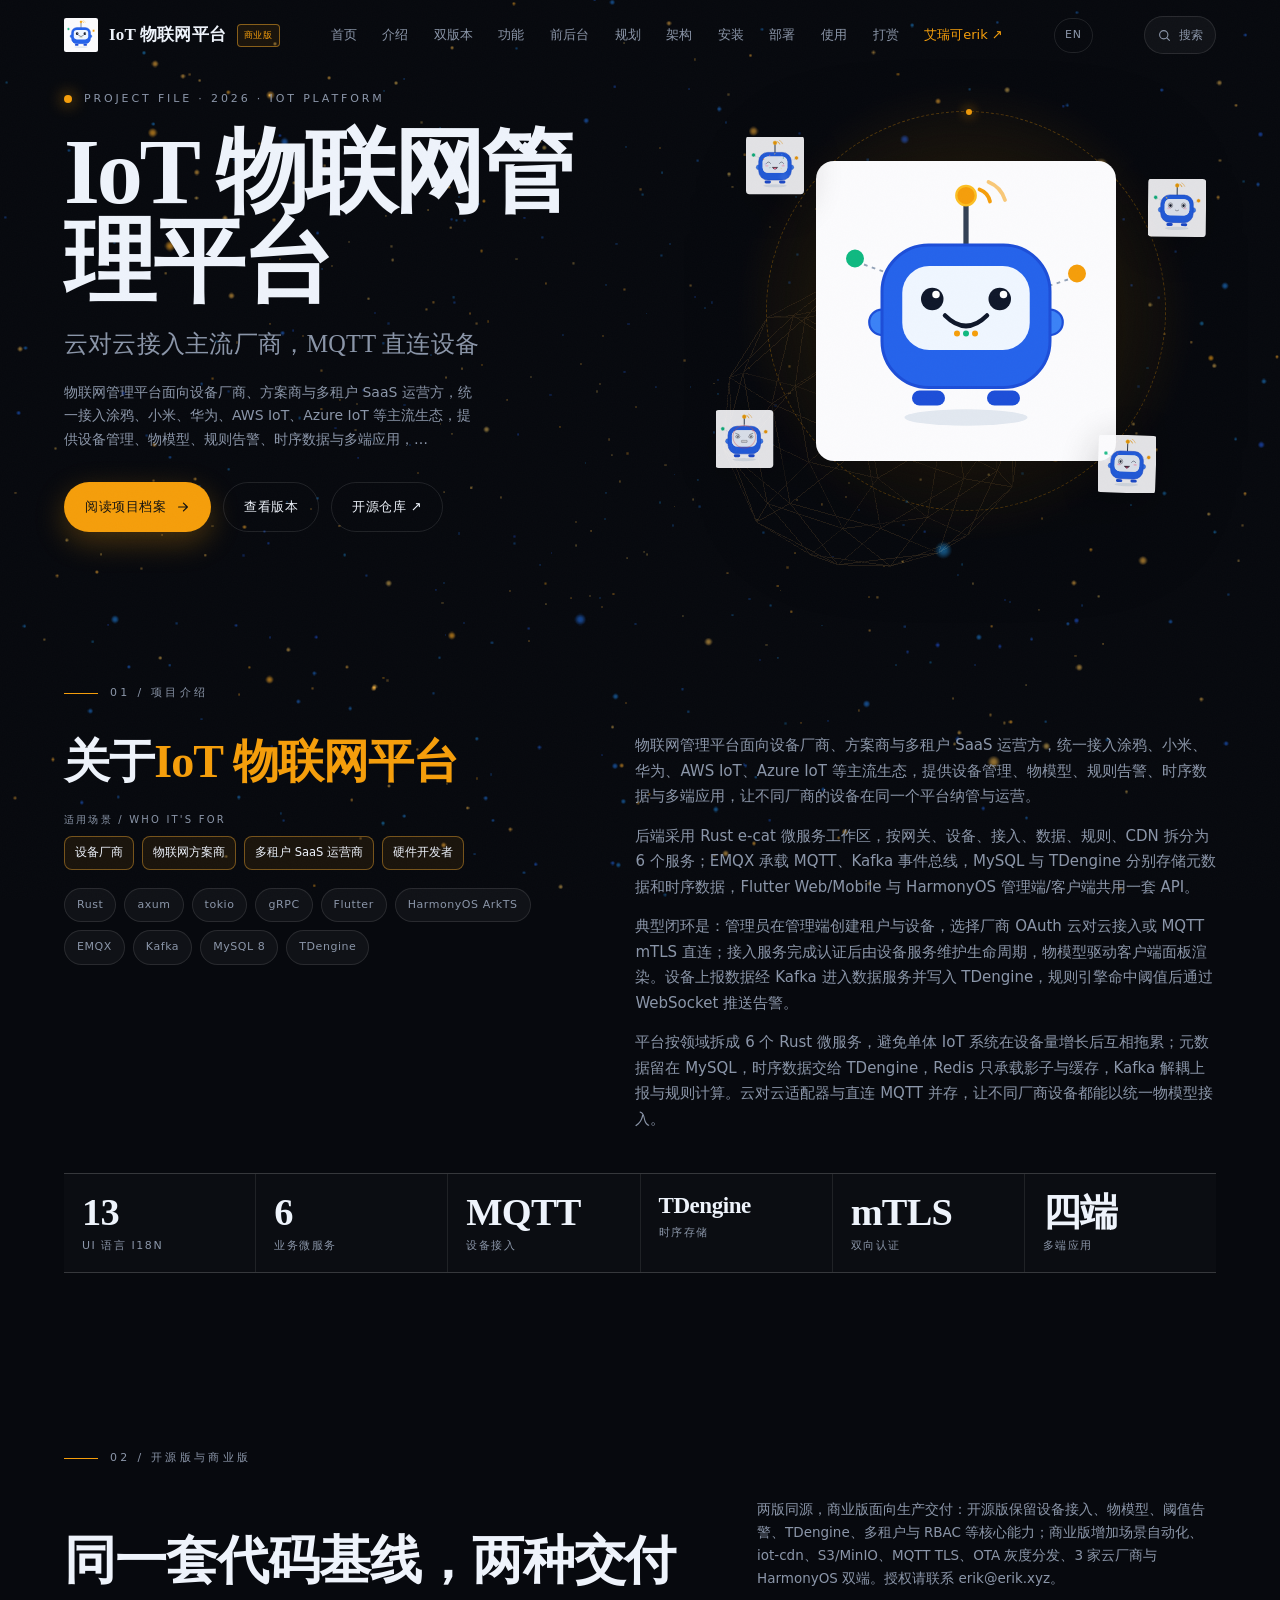
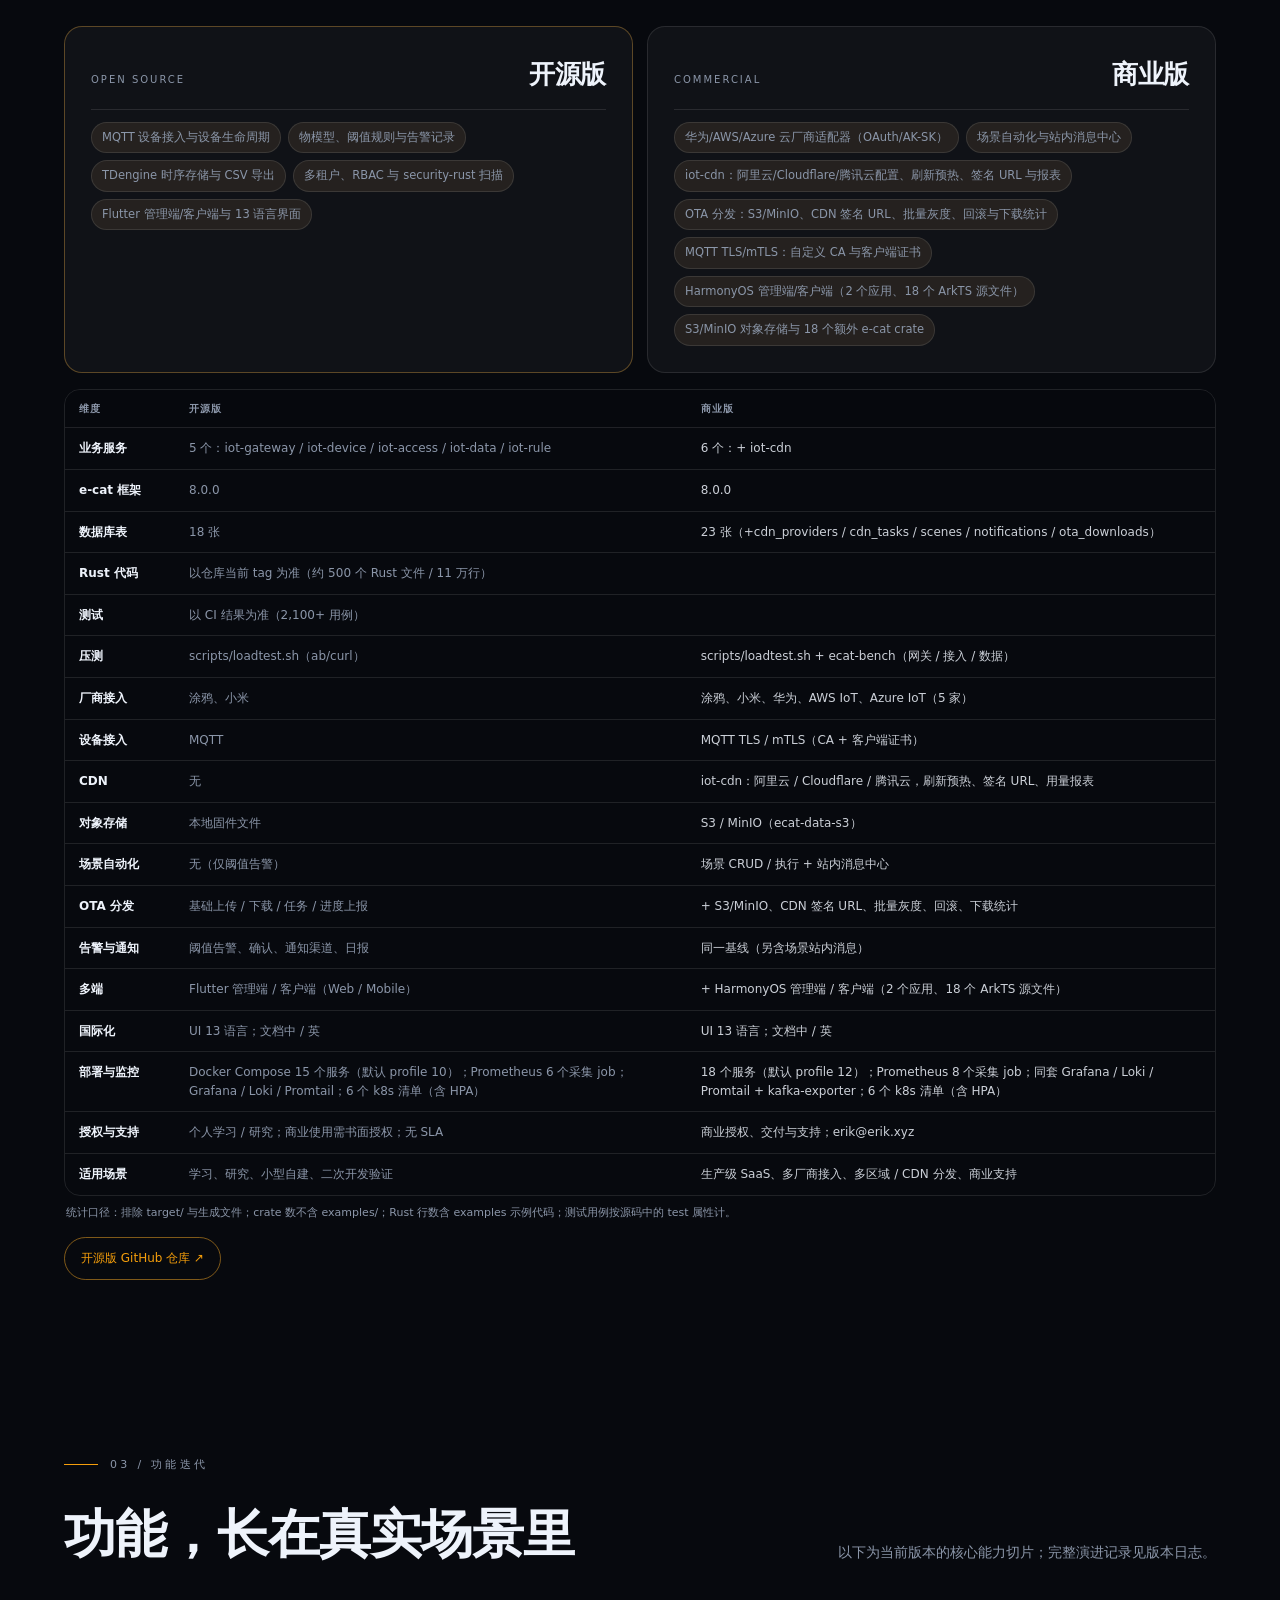
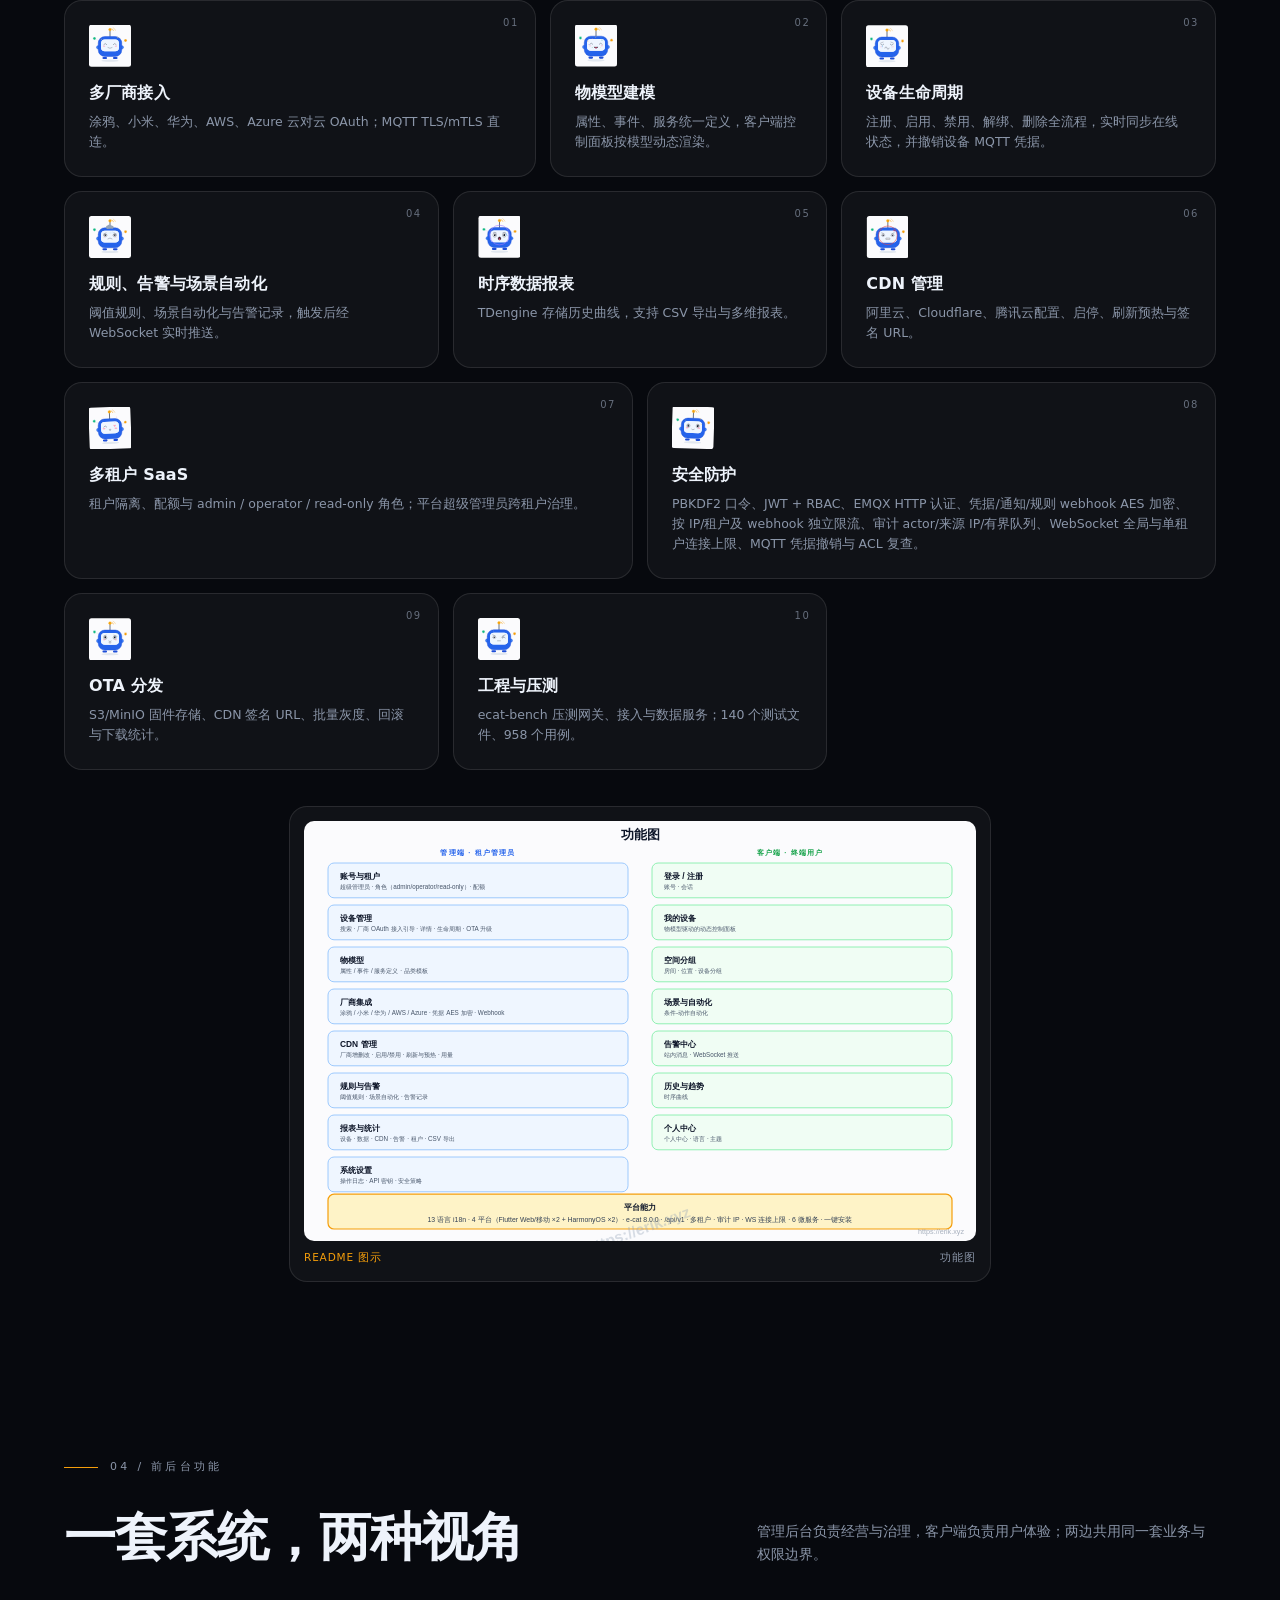
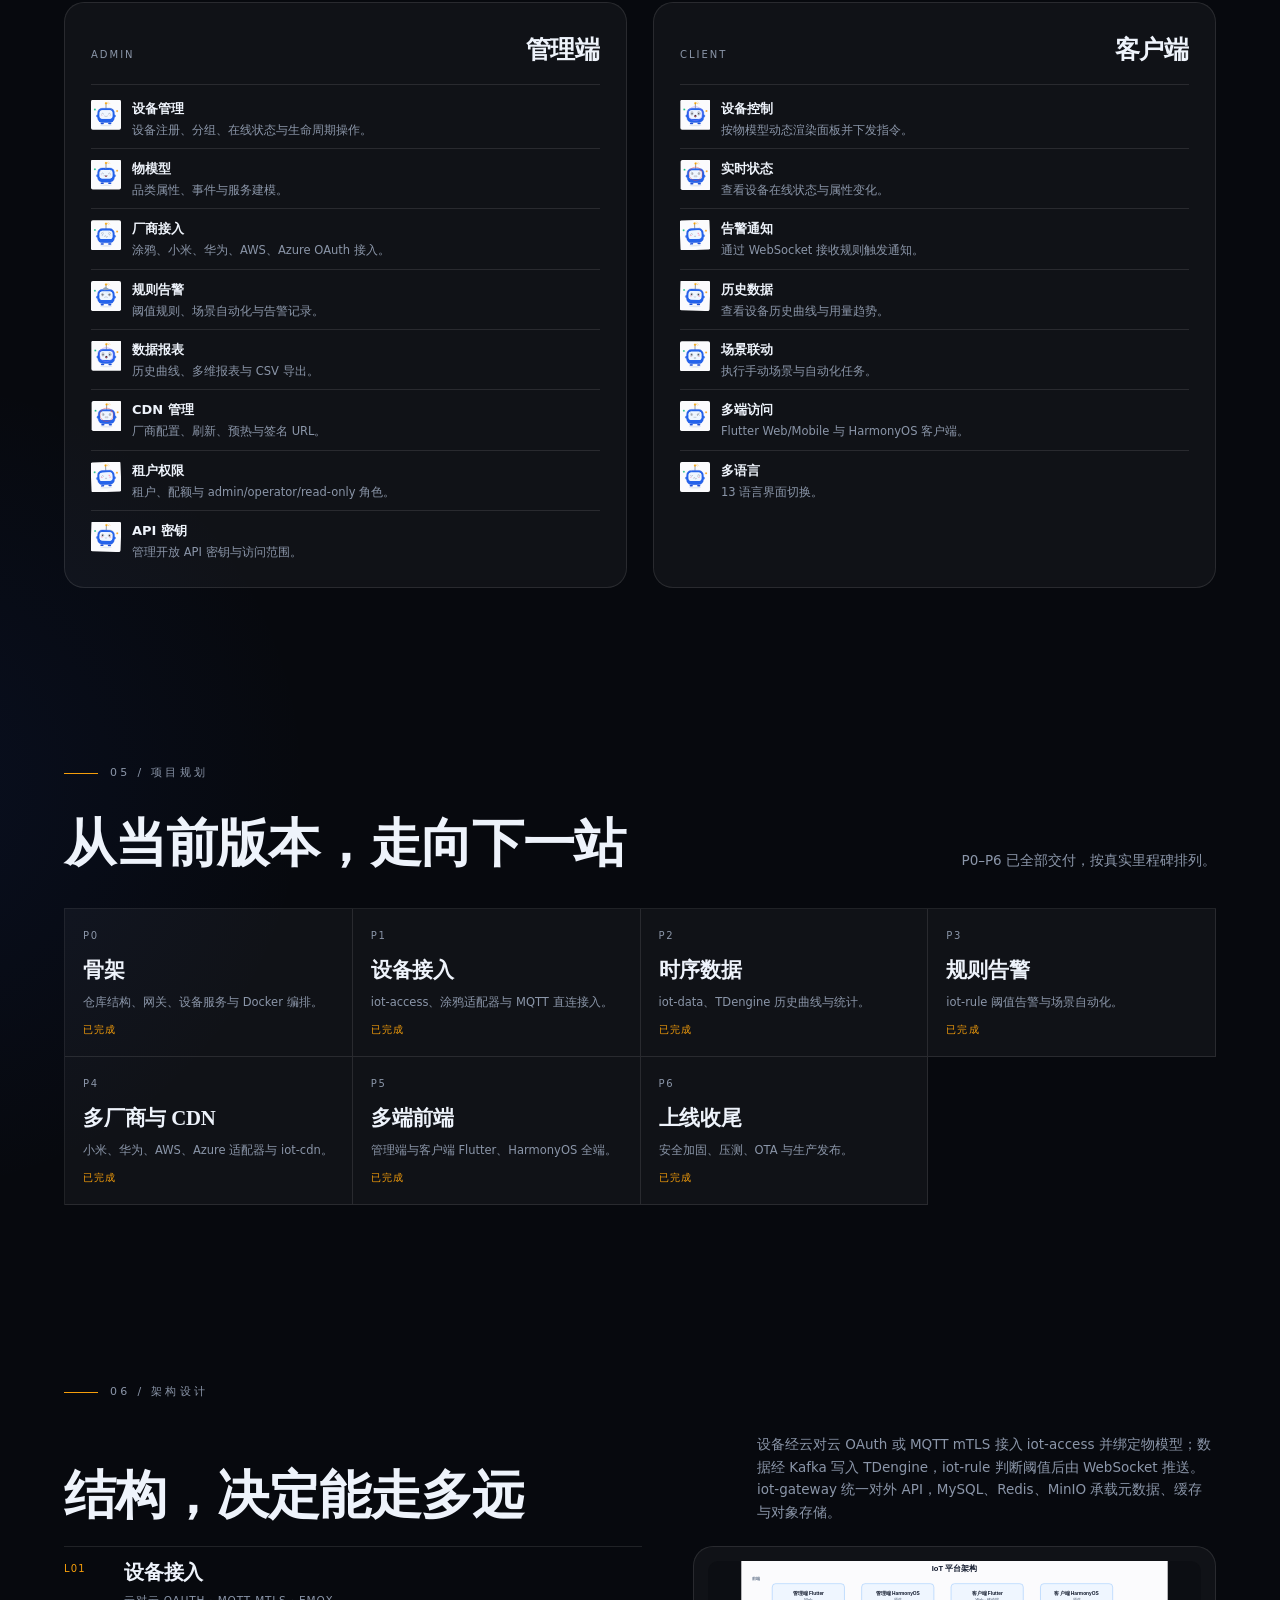
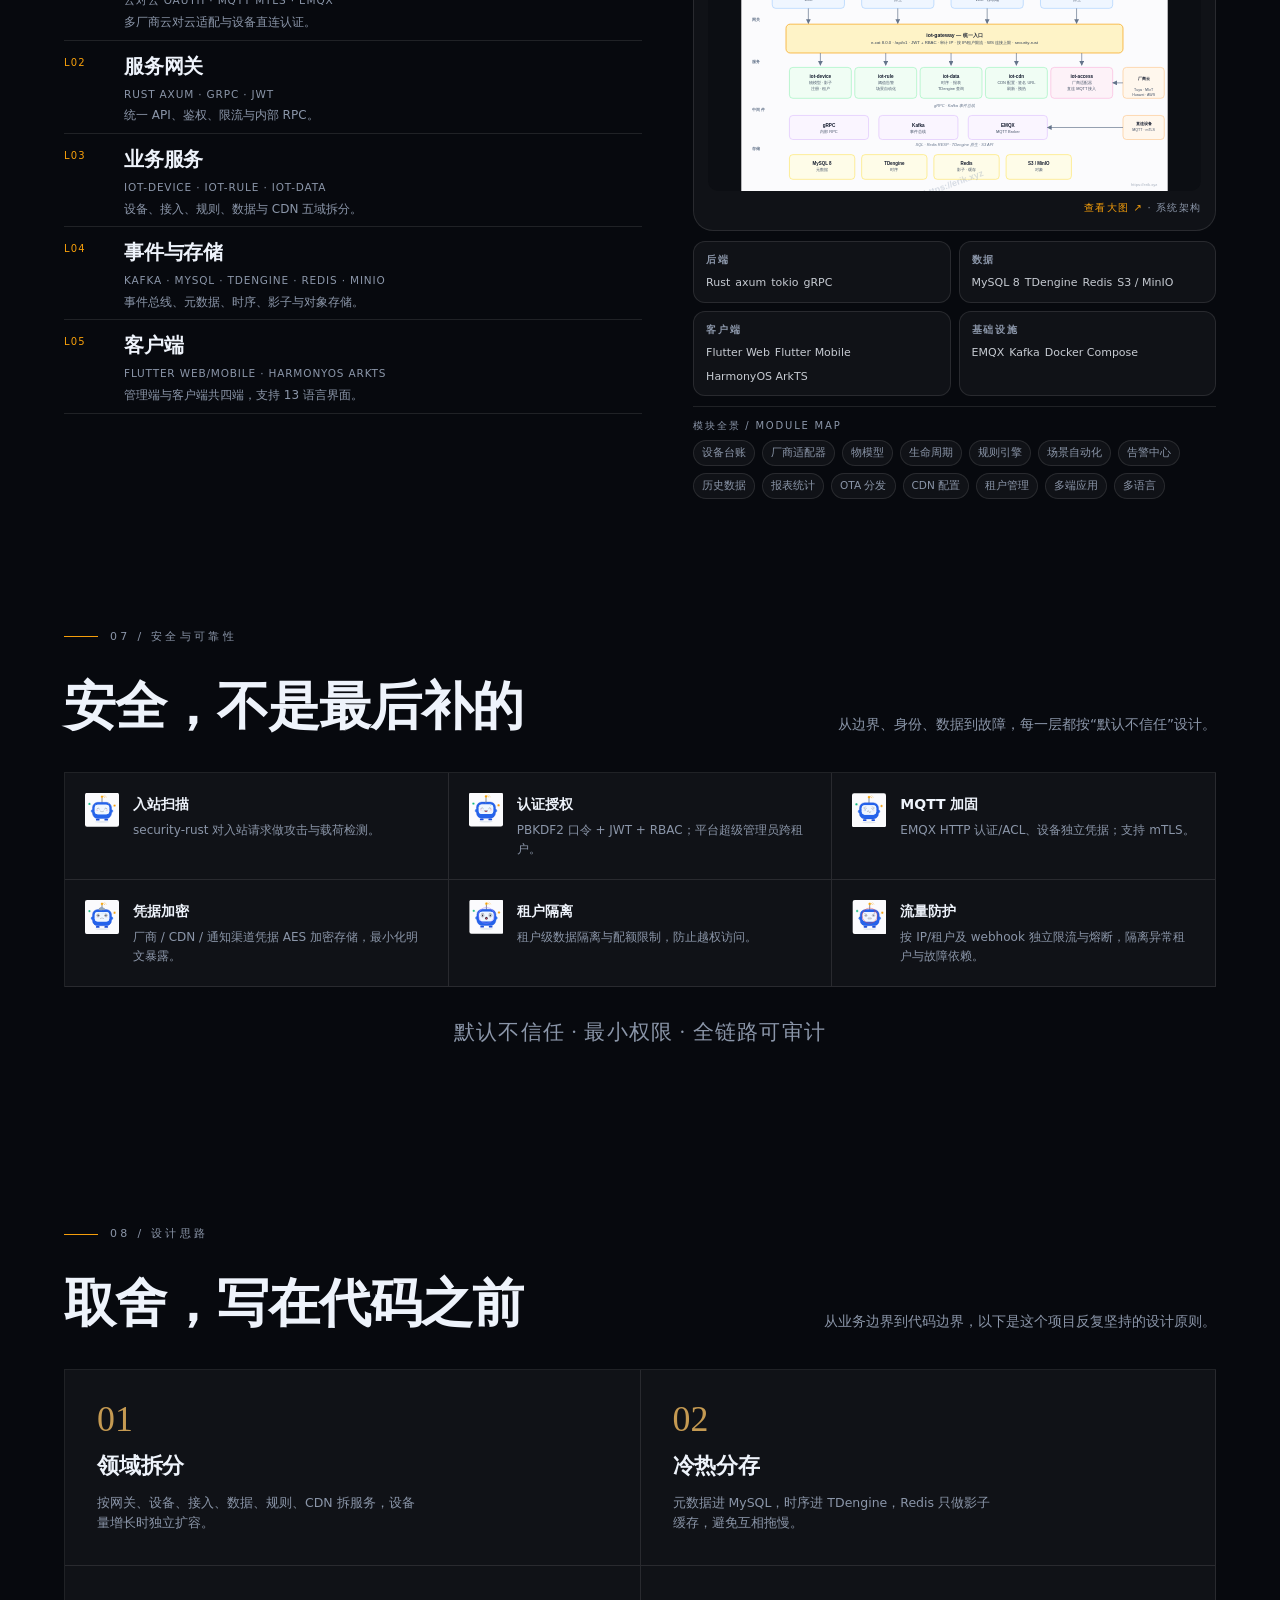
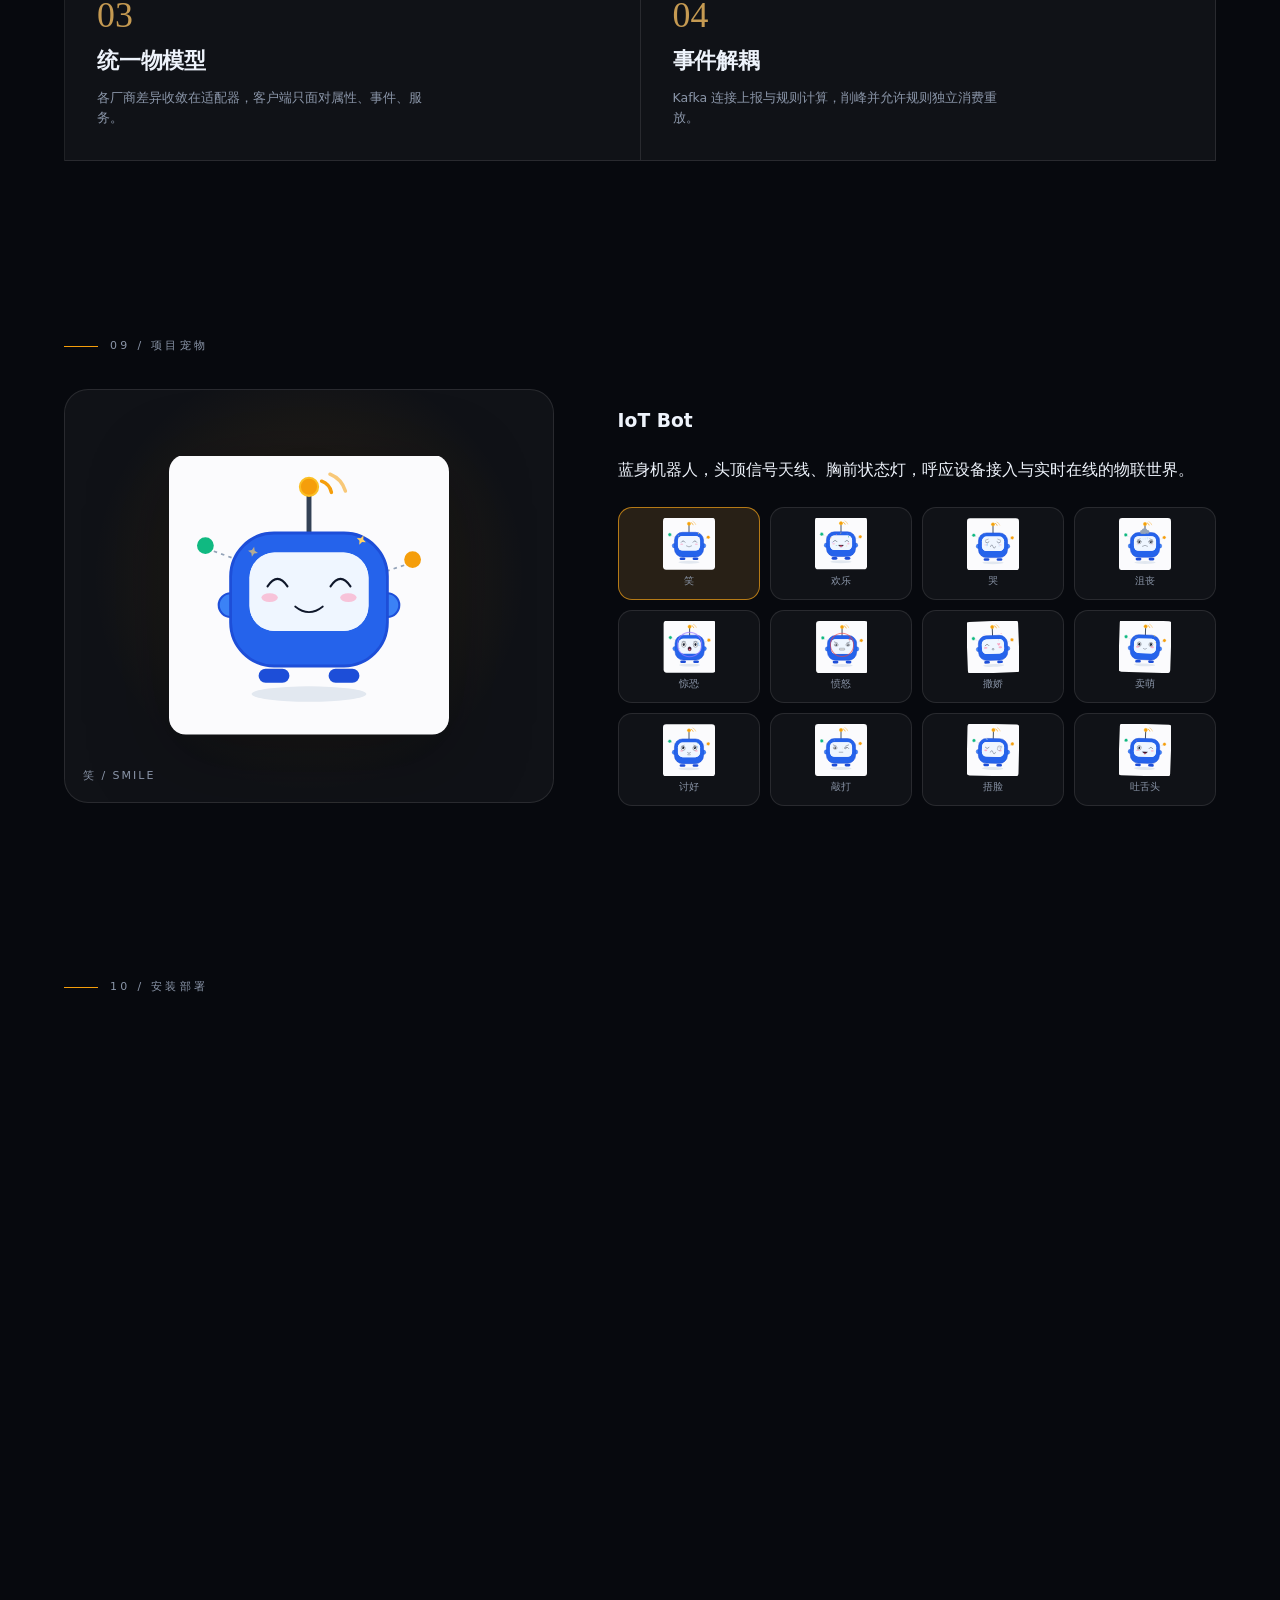
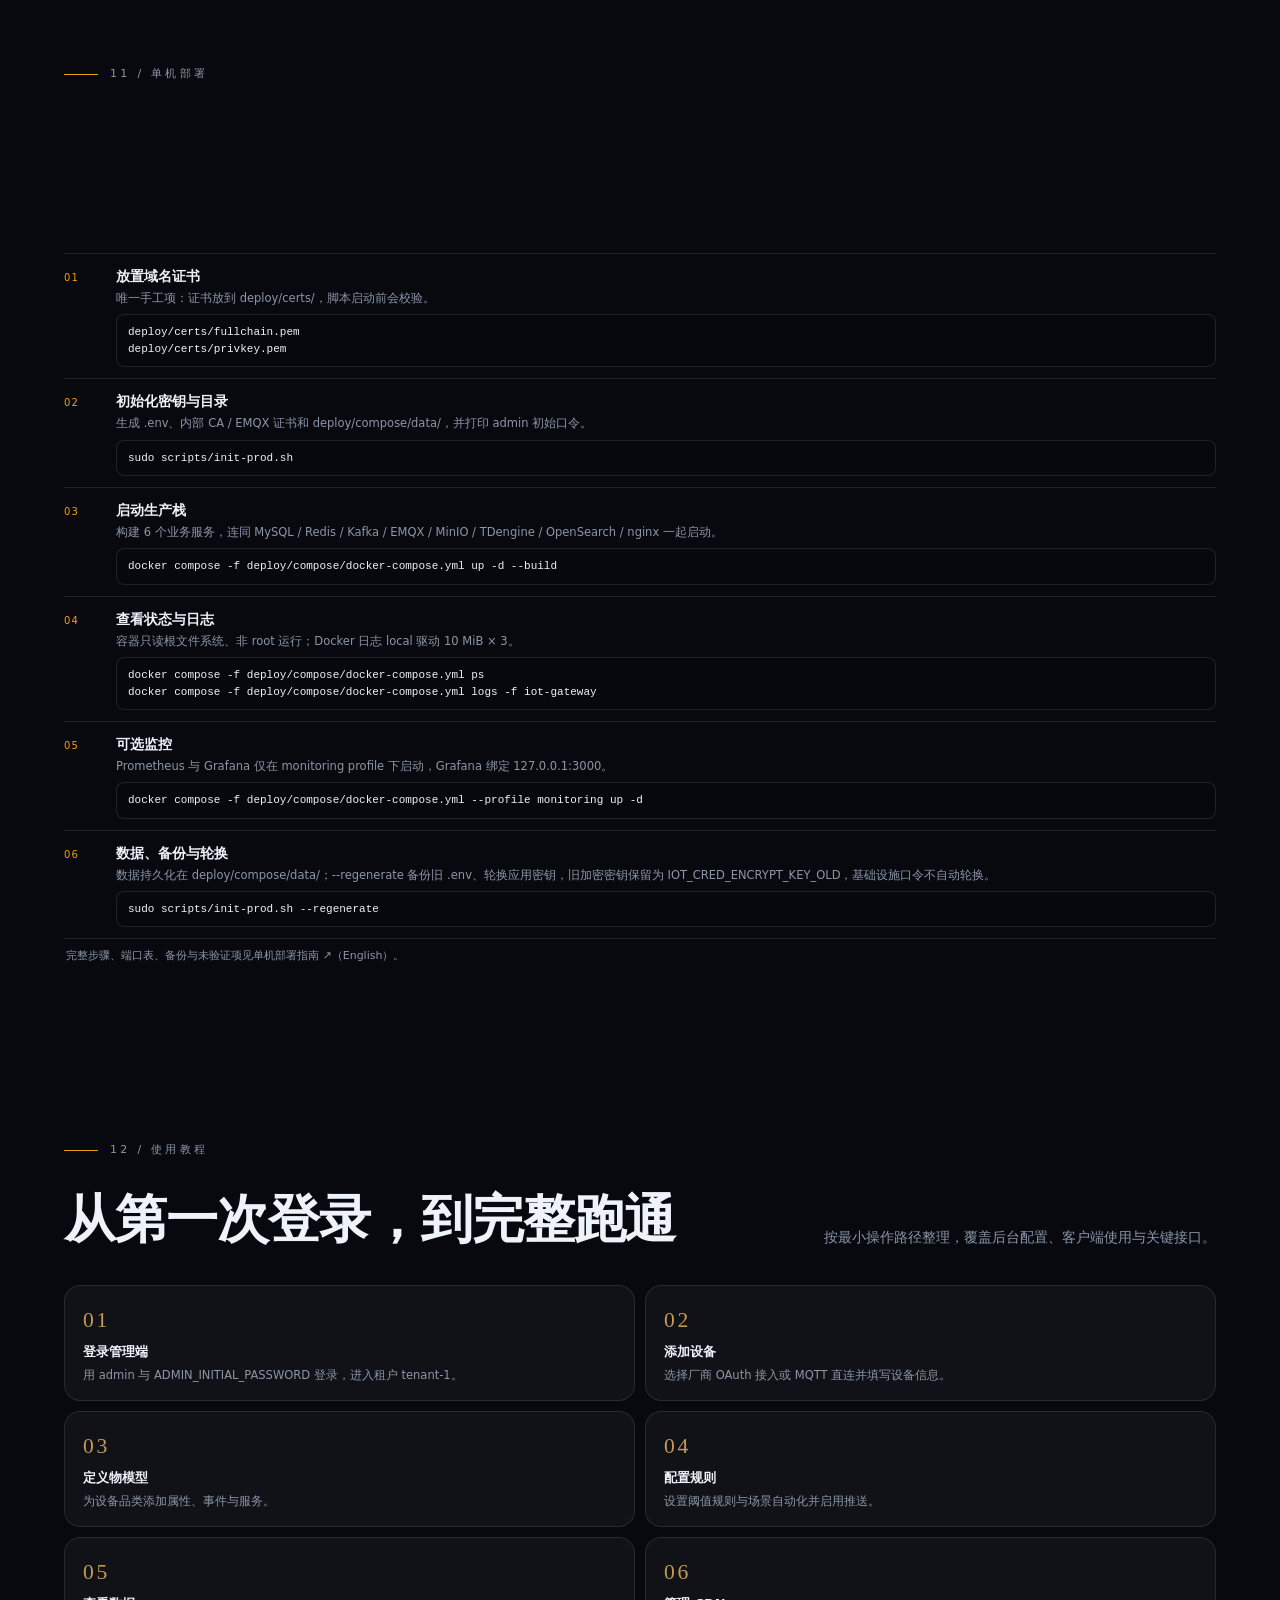
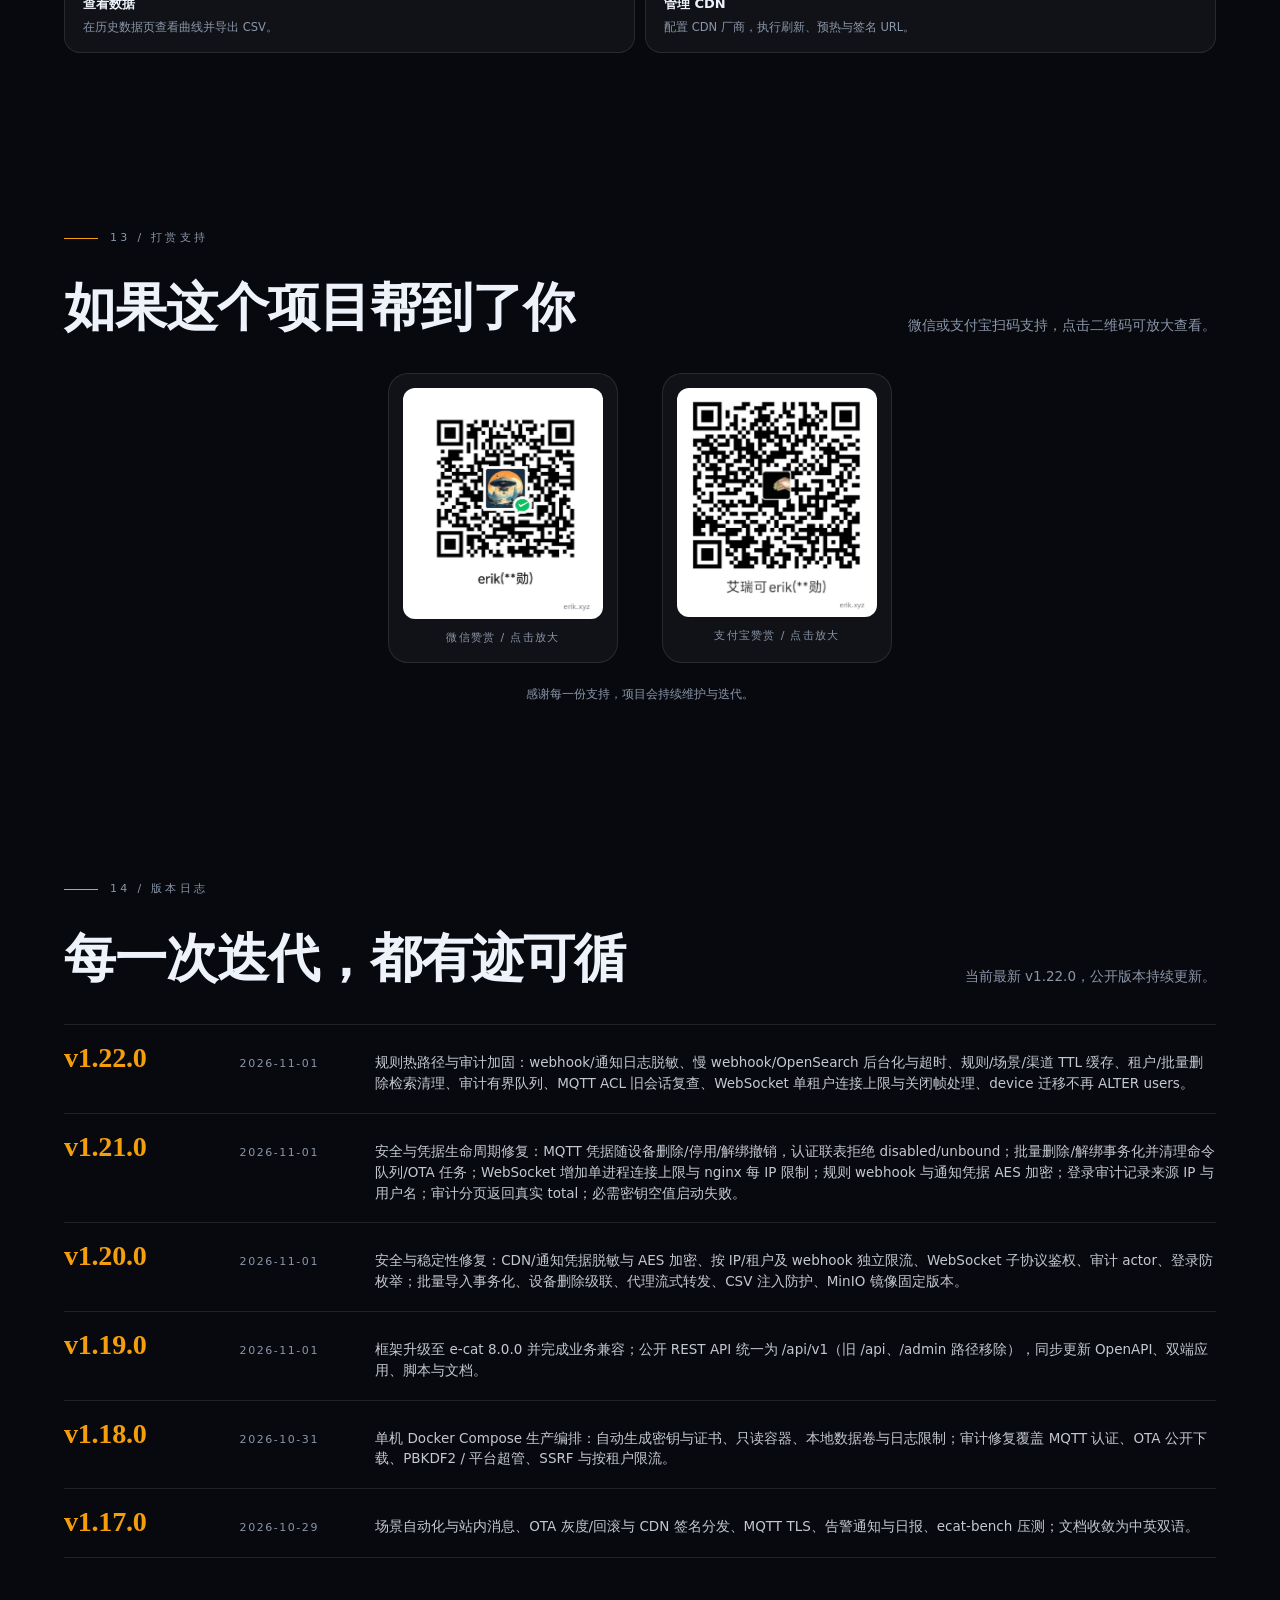
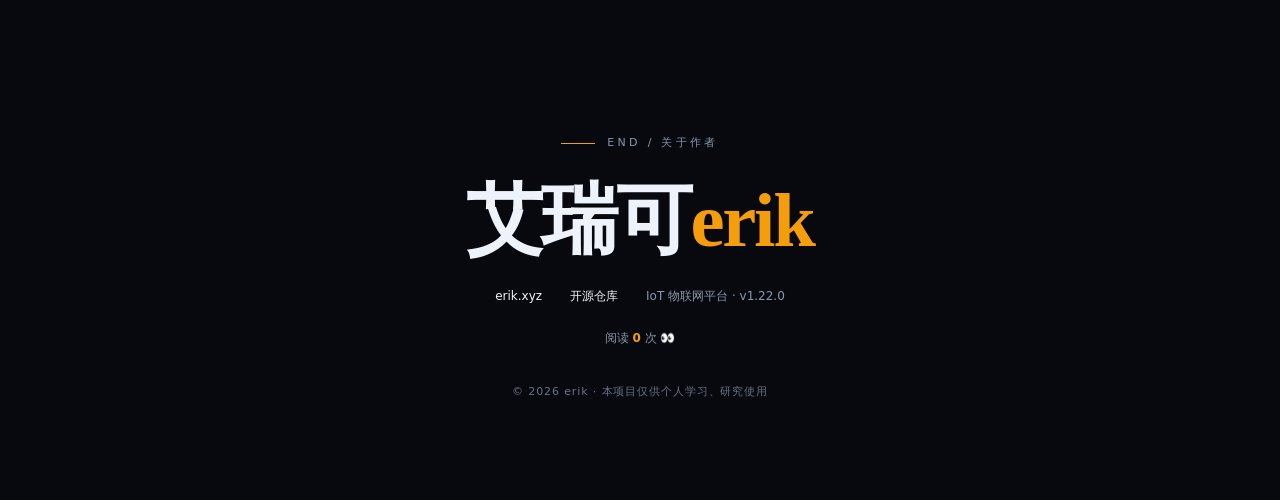
==== commit 7e67faff: "fix!: rule hot-path, audit and credential lifecycle hardening (v1.22.0) - redact webhook/notificatio" ====
--- a/site/index.html
+++ b/site/index.html
@@ -119,7 +119,7 @@
         <h2>功能，长在真实场景里</h2>
         <p>以下为当前版本的核心能力切片；完整演进记录见版本日志。</p>
       </div>
-      <div class="features"><article class="feature" data-reveal style="transition-delay:0ms"><span class="idx">01</span><img src="assets/pet/expressions/smile.svg" alt="笑" width="42" height="42" loading="lazy"><b>多厂商接入</b><p>涂鸦、小米、华为、AWS、Azure 云对云 OAuth；MQTT TLS/mTLS 直连。</p></article><article class="feature" data-reveal style="transition-delay:35ms"><span class="idx">02</span><img src="assets/pet/expressions/joy.svg" alt="欢乐" width="42" height="42" loading="lazy"><b>物模型建模</b><p>属性、事件、服务统一定义，客户端控制面板按模型动态渲染。</p></article><article class="feature" data-reveal style="transition-delay:70ms"><span class="idx">03</span><img src="assets/pet/expressions/cry.svg" alt="哭" width="42" height="42" loading="lazy"><b>设备生命周期</b><p>注册、启用、禁用、解绑、删除全流程，实时同步在线状态，并撤销设备 MQTT 凭据。</p></article><article class="feature" data-reveal style="transition-delay:105ms"><span class="idx">04</span><img src="assets/pet/expressions/depressed.svg" alt="沮丧" width="42" height="42" loading="lazy"><b>规则、告警与场景自动化</b><p>阈值规则、场景自动化与告警记录，触发后经 WebSocket 实时推送。</p></article><article class="feature" data-reveal style="transition-delay:140ms"><span class="idx">05</span><img src="assets/pet/expressions/terrified.svg" alt="惊恐" width="42" height="42" loading="lazy"><b>时序数据报表</b><p>TDengine 存储历史曲线，支持 CSV 导出与多维报表。</p></article><article class="feature" data-reveal style="transition-delay:175ms"><span class="idx">06</span><img src="assets/pet/expressions/angry.svg" alt="愤怒" width="42" height="42" loading="lazy"><b>CDN 管理</b><p>阿里云、Cloudflare、腾讯云配置、启停、刷新预热与签名 URL。</p></article><article class="feature" data-reveal style="transition-delay:210ms"><span class="idx">07</span><img src="assets/pet/expressions/coquettish.svg" alt="撒娇" width="42" height="42" loading="lazy"><b>多租户 SaaS</b><p>租户隔离、配额与 admin / operator / read-only 角色；平台超级管理员跨租户治理。</p></article><article class="feature" data-reveal style="transition-delay:245ms"><span class="idx">08</span><img src="assets/pet/expressions/cute.svg" alt="卖萌" width="42" height="42" loading="lazy"><b>安全防护</b><p>PBKDF2 口令、JWT + RBAC、EMQX HTTP 认证、凭据/通知/规则 webhook AES 加密、按 IP/租户及 webhook 独立限流、审计 actor 与来源 IP、WebSocket 连接上限、MQTT 凭据自动撤销。</p></article><article class="feature" data-reveal style="transition-delay:280ms"><span class="idx">09</span><img src="assets/pet/expressions/pleasing.svg" alt="讨好" width="42" height="42" loading="lazy"><b>OTA 分发</b><p>S3/MinIO 固件存储、CDN 签名 URL、批量灰度、回滚与下载统计。</p></article><article class="feature" data-reveal style="transition-delay:315ms"><span class="idx">10</span><img src="assets/pet/expressions/knocking.svg" alt="敲打" width="42" height="42" loading="lazy"><b>工程与压测</b><p>ecat-bench 压测网关、接入与数据服务；140 个测试文件、958 个用例。</p></article></div>
+      <div class="features"><article class="feature" data-reveal style="transition-delay:0ms"><span class="idx">01</span><img src="assets/pet/expressions/smile.svg" alt="笑" width="42" height="42" loading="lazy"><b>多厂商接入</b><p>涂鸦、小米、华为、AWS、Azure 云对云 OAuth；MQTT TLS/mTLS 直连。</p></article><article class="feature" data-reveal style="transition-delay:35ms"><span class="idx">02</span><img src="assets/pet/expressions/joy.svg" alt="欢乐" width="42" height="42" loading="lazy"><b>物模型建模</b><p>属性、事件、服务统一定义，客户端控制面板按模型动态渲染。</p></article><article class="feature" data-reveal style="transition-delay:70ms"><span class="idx">03</span><img src="assets/pet/expressions/cry.svg" alt="哭" width="42" height="42" loading="lazy"><b>设备生命周期</b><p>注册、启用、禁用、解绑、删除全流程，实时同步在线状态，并撤销设备 MQTT 凭据。</p></article><article class="feature" data-reveal style="transition-delay:105ms"><span class="idx">04</span><img src="assets/pet/expressions/depressed.svg" alt="沮丧" width="42" height="42" loading="lazy"><b>规则、告警与场景自动化</b><p>阈值规则、场景自动化与告警记录，触发后经 WebSocket 实时推送。</p></article><article class="feature" data-reveal style="transition-delay:140ms"><span class="idx">05</span><img src="assets/pet/expressions/terrified.svg" alt="惊恐" width="42" height="42" loading="lazy"><b>时序数据报表</b><p>TDengine 存储历史曲线，支持 CSV 导出与多维报表。</p></article><article class="feature" data-reveal style="transition-delay:175ms"><span class="idx">06</span><img src="assets/pet/expressions/angry.svg" alt="愤怒" width="42" height="42" loading="lazy"><b>CDN 管理</b><p>阿里云、Cloudflare、腾讯云配置、启停、刷新预热与签名 URL。</p></article><article class="feature" data-reveal style="transition-delay:210ms"><span class="idx">07</span><img src="assets/pet/expressions/coquettish.svg" alt="撒娇" width="42" height="42" loading="lazy"><b>多租户 SaaS</b><p>租户隔离、配额与 admin / operator / read-only 角色；平台超级管理员跨租户治理。</p></article><article class="feature" data-reveal style="transition-delay:245ms"><span class="idx">08</span><img src="assets/pet/expressions/cute.svg" alt="卖萌" width="42" height="42" loading="lazy"><b>安全防护</b><p>PBKDF2 口令、JWT + RBAC、EMQX HTTP 认证、凭据/通知/规则 webhook AES 加密、按 IP/租户及 webhook 独立限流、审计 actor/来源 IP/有界队列、WebSocket 全局与单租户连接上限、MQTT 凭据撤销与 ACL 复查。</p></article><article class="feature" data-reveal style="transition-delay:280ms"><span class="idx">09</span><img src="assets/pet/expressions/pleasing.svg" alt="讨好" width="42" height="42" loading="lazy"><b>OTA 分发</b><p>S3/MinIO 固件存储、CDN 签名 URL、批量灰度、回滚与下载统计。</p></article><article class="feature" data-reveal style="transition-delay:315ms"><span class="idx">10</span><img src="assets/pet/expressions/knocking.svg" alt="敲打" width="42" height="42" loading="lazy"><b>工程与压测</b><p>ecat-bench 压测网关、接入与数据服务；140 个测试文件、958 个用例。</p></article></div>
       <p class="features-note">← 左右滑动查看 →</p>
       <figure class="content-figure" data-reveal><img src="assets/img/readme-feature.svg" width="1120" height="700" alt="功能图" loading="lazy"><figcaption><span>README 图示</span>功能图</figcaption></figure>
     </div>
@@ -263,9 +263,9 @@
       <div class="section-label">14 / 版本日志</div>
       <div class="section-head" data-reveal>
         <h2>每一次迭代，都有迹可循</h2>
-        <p>当前最新 v1.21.0，公开版本持续更新。</p>
-      </div>
-      <div class="timeline" data-reveal><div class="tl-item"><b>v1.21.0</b><time>2026-11-01</time><p>安全与凭据生命周期修复：MQTT 凭据随设备删除/停用/解绑撤销，认证联表拒绝 disabled/unbound；批量删除/解绑事务化并清理命令队列/OTA 任务；WebSocket 增加单进程连接上限与 nginx 每 IP 限制；规则 webhook 与通知凭据 AES 加密；登录审计记录来源 IP 与用户名；审计分页返回真实 total；必需密钥空值启动失败。</p></div><div class="tl-item"><b>v1.20.0</b><time>2026-11-01</time><p>安全与稳定性修复：CDN/通知凭据脱敏与 AES 加密、按 IP/租户及 webhook 独立限流、WebSocket 子协议鉴权、审计 actor、登录防枚举；批量导入事务化、设备删除级联、代理流式转发、CSV 注入防护、MinIO 镜像固定版本。</p></div><div class="tl-item"><b>v1.19.0</b><time>2026-11-01</time><p>框架升级至 e-cat 8.0.0 并完成业务兼容；公开 REST API 统一为 /api/v1（旧 /api、/admin 路径移除），同步更新 OpenAPI、双端应用、脚本与文档。</p></div><div class="tl-item"><b>v1.18.0</b><time>2026-10-31</time><p>单机 Docker Compose 生产编排：自动生成密钥与证书、只读容器、本地数据卷与日志限制；审计修复覆盖 MQTT 认证、OTA 公开下载、PBKDF2 / 平台超管、SSRF 与按租户限流。</p></div><div class="tl-item"><b>v1.17.0</b><time>2026-10-29</time><p>场景自动化与站内消息、OTA 灰度/回滚与 CDN 签名分发、MQTT TLS、告警通知与日报、ecat-bench 压测；文档收敛为中英双语。</p></div><div class="tl-item"><b>v1.16.1</b><time>2026-10-27</time><p>授权改为仅限个人使用；更新 README 与多语言文档。</p></div><div class="tl-item"><b>v1.16.0</b><time>2026-10-18</time><p>版本发布</p></div><div class="tl-item"><b>v1.15.0</b><time>2026-09-04</time><p>版本发布</p></div><div class="tl-item"><b>v1.14.0</b><time>2026-09-04</time><p>版本发布</p></div><div class="tl-item"><b>v1.13.0</b><time>2026-09-01</time><p>版本发布</p></div><div class="tl-item"><b>v1.12.0</b><time>2026-08-31</time><p>版本发布</p></div><div class="tl-item"><b>v1.11.0</b><time>2026-08-31</time><p>版本发布</p></div><div class="tl-item"><b>v1.10.0</b><time>2026-08-31</time><p>版本发布</p></div></div>
+        <p>当前最新 v1.22.0，公开版本持续更新。</p>
+      </div>
+      <div class="timeline" data-reveal><div class="tl-item"><b>v1.22.0</b><time>2026-11-01</time><p>规则热路径与审计加固：webhook/通知日志脱敏、慢 webhook/OpenSearch 后台化与超时、规则/场景/渠道 TTL 缓存、租户/批量删除检索清理、审计有界队列、MQTT ACL 旧会话复查、WebSocket 单租户连接上限与关闭帧处理、device 迁移不再 ALTER users。</p></div><div class="tl-item"><b>v1.21.0</b><time>2026-11-01</time><p>安全与凭据生命周期修复：MQTT 凭据随设备删除/停用/解绑撤销，认证联表拒绝 disabled/unbound；批量删除/解绑事务化并清理命令队列/OTA 任务；WebSocket 增加单进程连接上限与 nginx 每 IP 限制；规则 webhook 与通知凭据 AES 加密；登录审计记录来源 IP 与用户名；审计分页返回真实 total；必需密钥空值启动失败。</p></div><div class="tl-item"><b>v1.20.0</b><time>2026-11-01</time><p>安全与稳定性修复：CDN/通知凭据脱敏与 AES 加密、按 IP/租户及 webhook 独立限流、WebSocket 子协议鉴权、审计 actor、登录防枚举；批量导入事务化、设备删除级联、代理流式转发、CSV 注入防护、MinIO 镜像固定版本。</p></div><div class="tl-item"><b>v1.19.0</b><time>2026-11-01</time><p>框架升级至 e-cat 8.0.0 并完成业务兼容；公开 REST API 统一为 /api/v1（旧 /api、/admin 路径移除），同步更新 OpenAPI、双端应用、脚本与文档。</p></div><div class="tl-item"><b>v1.18.0</b><time>2026-10-31</time><p>单机 Docker Compose 生产编排：自动生成密钥与证书、只读容器、本地数据卷与日志限制；审计修复覆盖 MQTT 认证、OTA 公开下载、PBKDF2 / 平台超管、SSRF 与按租户限流。</p></div><div class="tl-item"><b>v1.17.0</b><time>2026-10-29</time><p>场景自动化与站内消息、OTA 灰度/回滚与 CDN 签名分发、MQTT TLS、告警通知与日报、ecat-bench 压测；文档收敛为中英双语。</p></div><div class="tl-item"><b>v1.16.1</b><time>2026-10-27</time><p>授权改为仅限个人使用；更新 README 与多语言文档。</p></div><div class="tl-item"><b>v1.16.0</b><time>2026-10-18</time><p>版本发布</p></div><div class="tl-item"><b>v1.15.0</b><time>2026-09-04</time><p>版本发布</p></div><div class="tl-item"><b>v1.14.0</b><time>2026-09-04</time><p>版本发布</p></div><div class="tl-item"><b>v1.13.0</b><time>2026-09-01</time><p>版本发布</p></div><div class="tl-item"><b>v1.12.0</b><time>2026-08-31</time><p>版本发布</p></div><div class="tl-item"><b>v1.11.0</b><time>2026-08-31</time><p>版本发布</p></div><div class="tl-item"><b>v1.10.0</b><time>2026-08-31</time><p>版本发布</p></div></div>
     </div>
   </section>
 
@@ -276,7 +276,7 @@
       <div class="footer-meta">
         <a href="https://erik.xyz" target="_blank" rel="noopener">erik.xyz</a>
         <a href="https://github.com/erikwang2013/iot-platform" target="_blank" rel="noopener">开源仓库</a>
-        <span>IoT 物联网平台 · v1.21.0</span>
+        <span>IoT 物联网平台 · v1.22.0</span>
       </div>
       <div class="footer-info" id="busuanzi"><script async src="//busuanzi.ibruce.info/busuanzi/2.3/busuanzi.pure.mini.js"></script> <span id="busuanzi_container_page_pv"><span data-i18n="post.readA">阅读</span> <b id="busuanzi_value_page_pv">0</b> <span data-i18n="post.readB">次 👀</span></span></div>
       <p class="footer-note">© 2026 erik · 本项目仅供个人学习、研究使用</p>
@@ -294,7 +294,7 @@
     <p class="search-empty" id="searchEmpty">输入关键词搜索功能、模块、版本、安装与使用教程。</p>
   </div>
 </div>
-<script type="application/json" id="searchIndex">[{"id": "intro", "section": "项目介绍", "title": "IoT 物联网管理平台", "text": "物联网管理平台面向设备厂商、方案商与多租户 SaaS 运营方，统一接入涂鸦、小米、华为、AWS IoT、Azure IoT 等主流生态，提供设备管理、物模型、规则告警、时序数据与多端应用，让不同厂商的设备在同一个平台纳管与运营。 后端采用 Rust e-cat 微服务工作区，按网关、设备、接入、数据、规则、CDN 拆分为 6 个服务；EMQX 承载 MQTT、Kafka 事件总线，MySQL 与 TDengine 分别存储元数据和时序数据，Flutter Web/Mobile"}, {"id": "intro", "section": "项目介绍", "title": "适用场景与技术栈", "text": "设备厂商 物联网方案商 多租户 SaaS 运营商 硬件开发者 Rust axum tokio gRPC Flutter HarmonyOS ArkTS EMQX Kafka MySQL 8 TDengine"}, {"id": "editions", "section": "开源版与商业版", "title": "开源版与商业版", "text": "两版同源，商业版面向生产交付：开源版保留设备接入、物模型、阈值告警、TDengine、多租户与 RBAC 等核心能力；商业版增加场景自动化、iot-cdn、S3/MinIO、MQTT TLS、OTA 灰度分发、3 家云厂商与 HarmonyOS 双端。授权请联系 erik@erik.xyz。"}, {"id": "editions", "section": "开源版与商业版", "title": "业务服务", "text": "开源版：5 个：iot-gateway / iot-device / iot-access / iot-data / iot-rule 商业版：6 个：+ iot-cdn"}, {"id": "editions", "section": "开源版与商业版", "title": "e-cat 框架", "text": "开源版：e-cat 8.0.0 商业版：e-cat 8.0.0"}, {"id": "editions", "section": "开源版与商业版", "title": "数据库表", "text": "开源版：18 张 商业版：23 张（+cdn_providers / cdn_tasks / scenes / notifications / ota_downloads）"}, {"id": "editions", "section": "开源版与商业版", "title": "Rust 代码", "text": "以仓库当前 tag 为准（约 500 个 Rust 文件 / 11 万行）"}, {"id": "editions", "section": "开源版与商业版", "title": "测试", "text": "以 CI 结果为准（2,100+ 用例）"}, {"id": "editions", "section": "开源版与商业版", "title": "压测", "text": "开源版：scripts/loadtest.sh（ab/curl） 商业版：scripts/loadtest.sh + ecat-bench（网关 / 接入 / 数据）"}, {"id": "editions", "section": "开源版与商业版", "title": "厂商接入", "text": "开源版：涂鸦、小米 商业版：涂鸦、小米、华为、AWS IoT、Azure IoT（5 家）"}, {"id": "editions", "section": "开源版与商业版", "title": "设备接入", "text": "开源版：MQTT 商业版：MQTT TLS / mTLS（CA + 客户端证书）"}, {"id": "editions", "section": "开源版与商业版", "title": "CDN", "text": "开源版：无 商业版：iot-cdn：阿里云 / Cloudflare / 腾讯云，刷新预热、签名 URL、用量报表"}, {"id": "editions", "section": "开源版与商业版", "title": "对象存储", "text": "开源版：本地固件文件 商业版：S3 / MinIO（ecat-data-s3）"}, {"id": "editions", "section": "开源版与商业版", "title": "场景自动化", "text": "开源版：无（仅阈值告警） 商业版：场景 CRUD / 执行 + 站内消息中心"}, {"id": "editions", "section": "开源版与商业版", "title": "OTA 分发", "text": "开源版：基础上传 / 下载 / 任务 / 进度上报 商业版：+ S3/MinIO、CDN 签名 URL、批量灰度、回滚、下载统计"}, {"id": "editions", "section": "开源版与商业版", "title": "告警与通知", "text": "开源版：阈值告警、确认、通知渠道、日报 商业版：同一基线（另含场景站内消息）"}, {"id": "editions", "section": "开源版与商业版", "title": "多端", "text": "开源版：Flutter 管理端 / 客户端（Web / Mobile） 商业版：+ HarmonyOS 管理端 / 客户端（2 个应用、18 个 ArkTS 源文件）"}, {"id": "editions", "section": "开源版与商业版", "title": "国际化", "text": "开源版：UI 13 语言；文档中 / 英 商业版：UI 13 语言；文档中 / 英"}, {"id": "editions", "section": "开源版与商业版", "title": "部署与监控", "text": "开源版：Docker Compose 15 个服务（默认 profile 10）；Prometheus 6 个采集 job；Grafana / Loki / Promtail；6 个 k8s 清单（含 HPA） 商业版：18 个服务（默认 profile 12）；Prometheus 8 个采集 job；同套 Grafana / Loki / Promtail + kafka-exporter；6 个 k8s 清单（含 HPA）"}, {"id": "editions", "section": "开源版与商业版", "title": "授权与支持", "text": "开源版：个人学习 / 研究；商业使用需书面授权；无 SLA 商业版：商业授权、交付与支持；erik@erik.xyz"}, {"id": "editions", "section": "开源版与商业版", "title": "适用场景", "text": "开源版：学习、研究、小型自建、二次开发验证 商业版：生产级 SaaS、多厂商接入、多区域 / CDN 分发、商业支持"}, {"id": "editions", "section": "开源版与商业版", "title": "开源版保留能力", "text": "MQTT 设备接入与设备生命周期 物模型、阈值规则与告警记录 TDengine 时序存储与 CSV 导出 多租户、RBAC 与 security-rust 扫描 Flutter 管理端/客户端与 13 语言界面"}, {"id": "editions", "section": "开源版与商业版", "title": "商业版额外能力", "text": "华为/AWS/Azure 云厂商适配器（OAuth/AK-SK） 场景自动化与站内消息中心 iot-cdn：阿里云/Cloudflare/腾讯云配置、刷新预热、签名 URL 与报表 OTA 分发：S3/MinIO、CDN 签名 URL、批量灰度、回滚与下载统计 MQTT TLS/mTLS：自定义 CA 与客户端证书 HarmonyOS 管理端/客户端（2 个应用、18 个 ArkTS 源文件） S3/MinIO 对象存储与 18 个额外 e-cat crate"}, {"id": "features", "section": "功能迭代", "title": "多厂商接入", "text": "涂鸦、小米、华为、AWS、Azure 云对云 OAuth；MQTT TLS/mTLS 直连。"}, {"id": "features", "section": "功能迭代", "title": "物模型建模", "text": "属性、事件、服务统一定义，客户端控制面板按模型动态渲染。"}, {"id": "features", "section": "功能迭代", "title": "设备生命周期", "text": "注册、启用、禁用、解绑、删除全流程，实时同步在线状态，并撤销设备 MQTT 凭据。"}, {"id": "features", "section": "功能迭代", "title": "规则、告警与场景自动化", "text": "阈值规则、场景自动化与告警记录，触发后经 WebSocket 实时推送。"}, {"id": "features", "section": "功能迭代", "title": "时序数据报表", "text": "TDengine 存储历史曲线，支持 CSV 导出与多维报表。"}, {"id": "features", "section": "功能迭代", "title": "CDN 管理", "text": "阿里云、Cloudflare、腾讯云配置、启停、刷新预热与签名 URL。"}, {"id": "features", "section": "功能迭代", "title": "多租户 SaaS", "text": "租户隔离、配额与 admin / operator / read-only 角色；平台超级管理员跨租户治理。"}, {"id": "features", "section": "功能迭代", "title": "安全防护", "text": "PBKDF2 口令、JWT + RBAC、EMQX HTTP 认证、凭据/通知/规则 webhook AES 加密、按 IP/租户及 webhook 独立限流、审计 actor 与来源 IP、WebSocket 连接上限、MQTT 凭据自动撤销。"}, {"id": "features", "section": "功能迭代", "title": "OTA 分发", "text": "S3/MinIO 固件存储、CDN 签名 URL、批量灰度、回滚与下载统计。"}, {"id": "features", "section": "功能迭代", "title": "工程与压测", "text": "ecat-bench 压测网关、接入与数据服务；140 个测试文件、958 个用例。"}, {"id": "features", "section": "功能迭代", "title": "功能图", "text": "README 图示"}, {"id": "sides", "section": "前后台功能", "title": "管理端 · 设备管理", "text": "设备注册、分组、在线状态与生命周期操作。"}, {"id": "sides", "section": "前后台功能", "title": "管理端 · 物模型", "text": "品类属性、事件与服务建模。"}, {"id": "sides", "section": "前后台功能", "title": "管理端 · 厂商接入", "text": "涂鸦、小米、华为、AWS、Azure OAuth 接入。"}, {"id": "sides", "section": "前后台功能", "title": "管理端 · 规则告警", "text": "阈值规则、场景自动化与告警记录。"}, {"id": "sides", "section": "前后台功能", "title": "管理端 · 数据报表", "text": "历史曲线、多维报表与 CSV 导出。"}, {"id": "sides", "section": "前后台功能", "title": "管理端 · CDN 管理", "text": "厂商配置、刷新、预热与签名 URL。"}, {"id": "sides", "section": "前后台功能", "title": "管理端 · 租户权限", "text": "租户、配额与 admin/operator/read-only 角色。"}, {"id": "sides", "section": "前后台功能", "title": "管理端 · API 密钥", "text": "管理开放 API 密钥与访问范围。"}, {"id": "sides", "section": "前后台功能", "title": "客户端 · 设备控制", "text": "按物模型动态渲染面板并下发指令。"}, {"id": "sides", "section": "前后台功能", "title": "客户端 · 实时状态", "text": "查看设备在线状态与属性变化。"}, {"id": "sides", "section": "前后台功能", "title": "客户端 · 告警通知", "text": "通过 WebSocket 接收规则触发通知。"}, {"id": "sides", "section": "前后台功能", "title": "客户端 · 历史数据", "text": "查看设备历史曲线与用量趋势。"}, {"id": "sides", "section": "前后台功能", "title": "客户端 · 场景联动", "text": "执行手动场景与自动化任务。"}, {"id": "sides", "section": "前后台功能", "title": "客户端 · 多端访问", "text": "Flutter Web/Mobile 与 HarmonyOS 客户端。"}, {"id": "sides", "section": "前后台功能", "title": "客户端 · 多语言", "text": "13 语言界面切换。"}, {"id": "roadmap", "section": "项目规划", "title": "P0 · 骨架", "text": "仓库结构、网关、设备服务与 Docker 编排。 已完成"}, {"id": "roadmap", "section": "项目规划", "title": "P1 · 设备接入", "text": "iot-access、涂鸦适配器与 MQTT 直连接入。 已完成"}, {"id": "roadmap", "section": "项目规划", "title": "P2 · 时序数据", "text": "iot-data、TDengine 历史曲线与统计。 已完成"}, {"id": "roadmap", "section": "项目规划", "title": "P3 · 规则告警", "text": "iot-rule 阈值告警与场景自动化。 已完成"}, {"id": "roadmap", "section": "项目规划", "title": "P4 · 多厂商与 CDN", "text": "小米、华为、AWS、Azure 适配器与 iot-cdn。 已完成"}, {"id": "roadmap", "section": "项目规划", "title": "P5 · 多端前端", "text": "管理端与客户端 Flutter、HarmonyOS 全端。 已完成"}, {"id": "roadmap", "section": "项目规划", "title": "P6 · 上线收尾", "text": "安全加固、压测、OTA 与生产发布。 已完成"}, {"id": "architecture", "section": "架构设计", "title": "架构总览", "text": "设备经云对云 OAuth 或 MQTT mTLS 接入 iot-access 并绑定物模型；数据经 Kafka 写入 TDengine，iot-rule 判断阈值后由 WebSocket 推送。iot-gateway 统一对外 API，MySQL、Redis、MinIO 承载元数据、缓存与对象存储。"}, {"id": "architecture", "section": "架构设计", "title": "设备接入", "text": "云对云 OAuth · MQTT mTLS · EMQX 多厂商云对云适配与设备直连认证。"}, {"id": "architecture", "section": "架构设计", "title": "服务网关", "text": "Rust axum · gRPC · JWT 统一 API、鉴权、审计 IP、WS 连接上限与内部 RPC。"}, {"id": "architecture", "section": "架构设计", "title": "业务服务", "text": "iot-device · iot-rule · iot-data 设备、接入、规则、数据与 CDN 五域拆分。"}, {"id": "architecture", "section": "架构设计", "title": "事件与存储", "text": "Kafka · MySQL · TDengine · Redis · MinIO 事件总线、元数据、时序、影子与对象存储。"}, {"id": "architecture", "section": "架构设计", "title": "客户端", "text": "Flutter Web/Mobile · HarmonyOS ArkTS 管理端与客户端共四端，支持 13 语言界面。"}, {"id": "architecture", "section": "架构设计", "title": "设备台账", "text": "设备注册、分组、在线状态与详情集中管理。"}, {"id": "architecture", "section": "架构设计", "title": "厂商适配器", "text": "涂鸦、小米、华为、AWS、Azure OAuth 适配与凭据托管。"}, {"id": "architecture", "section": "架构设计", "title": "物模型", "text": "属性、事件、服务定义，供客户端动态渲染控制面板。"}, {"id": "architecture", "section": "架构设计", "title": "生命周期", "text": "注册、启用、禁用、解绑、删除状态流转。"}, {"id": "architecture", "section": "架构设计", "title": "规则引擎", "text": "阈值判断、场景联动与规则启停管理。"}, {"id": "architecture", "section": "架构设计", "title": "告警中心", "text": "告警触发、实时推送与处理记录。"}, {"id": "architecture", "section": "架构设计", "title": "历史数据", "text": "TDengine 时序查询、历史曲线与 CSV 导出。"}, {"id": "architecture", "section": "架构设计", "title": "报表统计", "text": "设备、数据、CDN、告警与租户多维报表。"}, {"id": "architecture", "section": "架构设计", "title": "CDN 配置", "text": "多厂商 CDN 启用、刷新、预热与签名 URL。"}, {"id": "architecture", "section": "架构设计", "title": "租户管理", "text": "租户隔离、配额与角色权限配置。"}, {"id": "architecture", "section": "架构设计", "title": "多端应用", "text": "Flutter Web/Mobile 与 HarmonyOS 管理端、客户端。"}, {"id": "architecture", "section": "架构设计", "title": "多语言", "text": "13 语言 i18n 资源与界面切换。"}, {"id": "architecture", "section": "架构设计", "title": "场景自动化", "text": "条件-动作编排、手动执行与站内消息。"}, {"id": "architecture", "section": "架构设计", "title": "OTA 分发", "text": "S3/MinIO 固件存储、CDN 签名 URL、批量灰度与回滚。"}, {"id": "architecture", "section": "架构设计", "title": "技术栈", "text": "后端 Rust axum tokio gRPC 数据 MySQL 8 TDengine Redis S3 / MinIO 客户端 Flutter Web Flutter Mobile HarmonyOS ArkTS 基础设施 EMQX Kafka Docker Compose"}, {"id": "security", "section": "安全与可靠性", "title": "入站扫描", "text": "security-rust 对入站请求做攻击与载荷检测。"}, {"id": "security", "section": "安全与可靠性", "title": "认证授权", "text": "PBKDF2 口令 + JWT + RBAC；平台超级管理员跨租户。"}, {"id": "security", "section": "安全与可靠性", "title": "MQTT 加固", "text": "EMQX HTTP 认证/ACL、设备独立凭据；支持 mTLS。"}, {"id": "security", "section": "安全与可靠性", "title": "凭据加密", "text": "厂商 / CDN / 通知渠道凭据 AES 加密存储，最小化明文暴露。"}, {"id": "security", "section": "安全与可靠性", "title": "租户隔离", "text": "租户级数据隔离与配额限制，防止越权访问。"}, {"id": "security", "section": "安全与可靠性", "title": "流量防护", "text": "按 IP/租户及 webhook 独立限流与熔断，隔离异常租户与故障依赖。"}, {"id": "design", "section": "设计思路", "title": "领域拆分", "text": "按网关、设备、接入、数据、规则、CDN 拆服务，设备量增长时独立扩容。"}, {"id": "design", "section": "设计思路", "title": "冷热分存", "text": "元数据进 MySQL，时序进 TDengine，Redis 只做影子缓存，避免互相拖慢。"}, {"id": "design", "section": "设计思路", "title": "统一物模型", "text": "各厂商差异收敛在适配器，客户端只面对属性、事件、服务。"}, {"id": "design", "section": "设计思路", "title": "事件解耦", "text": "Kafka 连接上报与规则计算，削峰并允许规则独立消费重放。"}, {"id": "pet", "section": "项目宠物", "title": "IoT Bot", "text": "蓝身机器人，头顶信号天线、胸前状态灯，呼应设备接入与实时在线的物联世界。"}, {"id": "pet", "section": "项目宠物", "title": "宠物表情", "text": "笑 欢乐 哭 沮丧 惊恐 愤怒 撒娇 卖萌 讨好 敲打 捂脸 吐舌头"}, {"id": "install", "section": "安装部署", "title": "环境要求", "text": "Docker 24+ docker compose Rust 1.80+ 8080-8085 端口空闲 3306/6379/1883/9092/6041 端口空闲"}, {"id": "install", "section": "安装部署", "title": "获取代码", "text": "克隆仓库并进入项目目录。 git clone https://github.com/erikwang2013/iot-platform.git && cd iot-platform"}, {"id": "install", "section": "安装部署", "title": "一键安装", "text": "启动基础设施、构建 6 个业务服务并生成 .env。 ./scripts/install.sh"}, {"id": "install", "section": "安装部署", "title": "检查基础设施", "text": "确认 MySQL、Redis、EMQX、Kafka、MinIO 与 TDengine 已就绪。 docker compose ps"}, {"id": "install", "section": "安装部署", "title": "启动业务服务", "text": "按脚本末尾输出的命令逐个启动 6 个业务服务。"}, {"id": "install", "section": "安装部署", "title": "登录管理端", "text": "用 admin 账号与 .env 的 ADMIN_INITIAL_PASSWORD 登录；单机部署由初始化脚本打印。"}, {"id": "deploy", "section": "单机部署", "title": "单机生产部署", "text": "独立于根目录开发编排的生产 Compose：只发布 nginx 80/443 与 EMQX 8883，数据、日志与密钥全部落在本地。"}, {"id": "deploy", "section": "单机部署", "title": "环境要求", "text": "Docker 24+ / Compose v2 域名证书 fullchain.pem + privkey.pem 80 / 443 / 8883 端口 ≥ 8 GiB 内存"}, {"id": "deploy", "section": "单机部署", "title": "放置域名证书", "text": "唯一手工项：证书放到 deploy/certs/，脚本启动前会校验。 deploy/certs/fullchain.pem deploy/certs/privkey.pem"}, {"id": "deploy", "section": "单机部署", "title": "初始化密钥与目录", "text": "生成 .env、内部 CA / EMQX 证书和 deploy/compose/data/，并打印 admin 初始口令。 sudo scripts/init-prod.sh"}, {"id": "deploy", "section": "单机部署", "title": "启动生产栈", "text": "构建 6 个业务服务，连同 MySQL / Redis / Kafka / EMQX / MinIO / TDengine / OpenSearch / nginx 一起启动。 docker compose -f deploy/compose/docker-compose.yml up -d --build"}, {"id": "deploy", "section": "单机部署", "title": "数据、备份与轮换", "text": "数据持久化在 deploy/compose/data/；--regenerate 备份旧 .env、轮换应用密钥，旧加密密钥保留为 IOT_CRED_ENCRYPT_KEY_OLD，基础设施口令不自动轮换。"}, {"id": "usage", "section": "使用教程", "title": "登录管理端", "text": "用 admin 与 ADMIN_INITIAL_PASSWORD 登录，进入租户 tenant-1。"}, {"id": "usage", "section": "使用教程", "title": "添加设备", "text": "选择厂商 OAuth 接入或 MQTT 直连并填写设备信息。"}, {"id": "usage", "section": "使用教程", "title": "定义物模型", "text": "为设备品类添加属性、事件与服务。"}, {"id": "usage", "section": "使用教程", "title": "配置规则", "text": "设置阈值规则与场景自动化并启用推送。"}, {"id": "usage", "section": "使用教程", "title": "查看数据", "text": "在历史数据页查看曲线并导出 CSV。"}, {"id": "usage", "section": "使用教程", "title": "管理 CDN", "text": "配置 CDN 厂商，执行刷新、预热与签名 URL。"}, {"id": "donate", "section": "打赏支持", "title": "微信赞赏 / 支付宝赞赏", "text": "微信 支付宝 打赏 赞助 支持 erik"}, {"id": "timeline", "section": "版本日志", "title": "v1.21.0", "text": "安全与凭据生命周期修复：MQTT 凭据随设备删除/停用/解绑撤销，认证联表拒绝 disabled/unbound；批量删除/解绑事务化并清理命令队列/OTA 任务；WebSocket 增加单进程连接上限与 nginx 每 IP 限制；规则 webhook 与通知凭据 AES 加密；登录审计记录来源 IP 与用户名；审计分页返回真实 total；必需密钥空值启动失败。"}, {"id": "timeline", "section": "版本日志", "title": "v1.20.0", "text": "安全与稳定性修复：CDN/通知凭据脱敏与 AES 加密、按 IP/租户及 webhook 独立限流、WebSocket 子协议鉴权、审计 actor、登录防枚举；批量导入事务化、设备删除级联、代理流式转发、CSV 注入防护、MinIO 镜像固定版本。"}, {"id": "timeline", "section": "版本日志", "title": "v1.19.0", "text": "框架升级至 e-cat 8.0.0 并完成业务兼容；公开 REST API 统一为 /api/v1（旧 /api、/admin 路径移除），同步更新 OpenAPI、双端应用、脚本与文档。"}, {"id": "timeline", "section": "版本日志", "title": "v1.18.0", "text": "单机 Docker Compose 生产编排：自动生成密钥与证书、只读容器、本地数据卷与日志限制；审计修复覆盖 MQTT 认证、OTA 公开下载、PBKDF2 / 平台超管、SSRF 与按租户限流。"}, {"id": "timeline", "section": "版本日志", "title": "v1.17.0", "text": "场景自动化与站内消息、OTA 灰度/回滚与 CDN 签名分发、MQTT TLS、告警通知与日报、ecat-bench 压测；文档收敛为中英双语。"}, {"id": "timeline", "section": "版本日志", "title": "v1.16.1", "text": "授权改为仅限个人使用；更新 README 与多语言文档。"}, {"id": "timeline", "section": "版本日志", "title": "v1.16.0", "text": "版本发布"}, {"id": "timeline", "section": "版本日志", "title": "v1.15.0", "text": "版本发布"}, {"id": "timeline", "section": "版本日志", "title": "v1.14.0", "text": "版本发布"}, {"id": "timeline", "section": "版本日志", "title": "v1.13.0", "text": "版本发布"}, {"id": "timeline", "section": "版本日志", "title": "v1.12.0", "text": "版本发布"}, {"id": "timeline", "section": "版本日志", "title": "v1.11.0", "text": "版本发布"}, {"id": "timeline", "section": "版本日志", "title": "v1.10.0", "text": "版本发布"}, {"id": "timeline", "section": "版本日志", "title": "v1.9.0", "text": "版本发布"}, {"id": "timeline", "section": "版本日志", "title": "v1.8.0", "text": "版本发布"}, {"id": "timeline", "section": "版本日志", "title": "v1.7.0", "text": "版本发布"}, {"id": "timeline", "section": "版本日志", "title": "v1.6.0", "text": "版本发布"}, {"id": "timeline", "section": "版本日志", "title": "v1.5.0", "text": "IoT 平台 v1.5.0"}, {"id": "timeline", "section": "版本日志", "title": "v1.4.0", "text": "IoT 平台 v1.4.0"}, {"id": "timeline", "section": "版本日志", "title": "v1.3.0", "text": "IoT 平台 v1.3.0"}, {"id": "timeline", "section": "版本日志", "title": "v1.2.0", "text": "IoT 平台 v1.2.0"}, {"id": "timeline", "section": "版本日志", "title": "v1.1.0", "text": "IoT 平台 v1.1.0 — P1 接入阶段：iot-access 服务 + OAuth 授权码 + 凭据加密（Task 1-4 完成）"}, {"id": "timeline", "section": "版本日志", "title": "v1.0.0", "text": "IoT 物联网管理平台 v1.0.0 — 项目首个版本（13 语言 i18n + 吉祥物 + P0-P1 骨架）"}]</script>
+<script type="application/json" id="searchIndex">[{"id": "intro", "section": "项目介绍", "title": "IoT 物联网管理平台", "text": "物联网管理平台面向设备厂商、方案商与多租户 SaaS 运营方，统一接入涂鸦、小米、华为、AWS IoT、Azure IoT 等主流生态，提供设备管理、物模型、规则告警、时序数据与多端应用，让不同厂商的设备在同一个平台纳管与运营。 后端采用 Rust e-cat 微服务工作区，按网关、设备、接入、数据、规则、CDN 拆分为 6 个服务；EMQX 承载 MQTT、Kafka 事件总线，MySQL 与 TDengine 分别存储元数据和时序数据，Flutter Web/Mobile"}, {"id": "intro", "section": "项目介绍", "title": "适用场景与技术栈", "text": "设备厂商 物联网方案商 多租户 SaaS 运营商 硬件开发者 Rust axum tokio gRPC Flutter HarmonyOS ArkTS EMQX Kafka MySQL 8 TDengine"}, {"id": "editions", "section": "开源版与商业版", "title": "开源版与商业版", "text": "两版同源，商业版面向生产交付：开源版保留设备接入、物模型、阈值告警、TDengine、多租户与 RBAC 等核心能力；商业版增加场景自动化、iot-cdn、S3/MinIO、MQTT TLS、OTA 灰度分发、3 家云厂商与 HarmonyOS 双端。授权请联系 erik@erik.xyz。"}, {"id": "editions", "section": "开源版与商业版", "title": "业务服务", "text": "开源版：5 个：iot-gateway / iot-device / iot-access / iot-data / iot-rule 商业版：6 个：+ iot-cdn"}, {"id": "editions", "section": "开源版与商业版", "title": "e-cat 框架", "text": "开源版：e-cat 8.0.0 商业版：e-cat 8.0.0"}, {"id": "editions", "section": "开源版与商业版", "title": "数据库表", "text": "开源版：18 张 商业版：23 张（+cdn_providers / cdn_tasks / scenes / notifications / ota_downloads）"}, {"id": "editions", "section": "开源版与商业版", "title": "Rust 代码", "text": "以仓库当前 tag 为准（约 500 个 Rust 文件 / 11 万行）"}, {"id": "editions", "section": "开源版与商业版", "title": "测试", "text": "以 CI 结果为准（2,100+ 用例）"}, {"id": "editions", "section": "开源版与商业版", "title": "压测", "text": "开源版：scripts/loadtest.sh（ab/curl） 商业版：scripts/loadtest.sh + ecat-bench（网关 / 接入 / 数据）"}, {"id": "editions", "section": "开源版与商业版", "title": "厂商接入", "text": "开源版：涂鸦、小米 商业版：涂鸦、小米、华为、AWS IoT、Azure IoT（5 家）"}, {"id": "editions", "section": "开源版与商业版", "title": "设备接入", "text": "开源版：MQTT 商业版：MQTT TLS / mTLS（CA + 客户端证书）"}, {"id": "editions", "section": "开源版与商业版", "title": "CDN", "text": "开源版：无 商业版：iot-cdn：阿里云 / Cloudflare / 腾讯云，刷新预热、签名 URL、用量报表"}, {"id": "editions", "section": "开源版与商业版", "title": "对象存储", "text": "开源版：本地固件文件 商业版：S3 / MinIO（ecat-data-s3）"}, {"id": "editions", "section": "开源版与商业版", "title": "场景自动化", "text": "开源版：无（仅阈值告警） 商业版：场景 CRUD / 执行 + 站内消息中心"}, {"id": "editions", "section": "开源版与商业版", "title": "OTA 分发", "text": "开源版：基础上传 / 下载 / 任务 / 进度上报 商业版：+ S3/MinIO、CDN 签名 URL、批量灰度、回滚、下载统计"}, {"id": "editions", "section": "开源版与商业版", "title": "告警与通知", "text": "开源版：阈值告警、确认、通知渠道、日报 商业版：同一基线（另含场景站内消息）"}, {"id": "editions", "section": "开源版与商业版", "title": "多端", "text": "开源版：Flutter 管理端 / 客户端（Web / Mobile） 商业版：+ HarmonyOS 管理端 / 客户端（2 个应用、18 个 ArkTS 源文件）"}, {"id": "editions", "section": "开源版与商业版", "title": "国际化", "text": "开源版：UI 13 语言；文档中 / 英 商业版：UI 13 语言；文档中 / 英"}, {"id": "editions", "section": "开源版与商业版", "title": "部署与监控", "text": "开源版：Docker Compose 15 个服务（默认 profile 10）；Prometheus 6 个采集 job；Grafana / Loki / Promtail；6 个 k8s 清单（含 HPA） 商业版：18 个服务（默认 profile 12）；Prometheus 8 个采集 job；同套 Grafana / Loki / Promtail + kafka-exporter；6 个 k8s 清单（含 HPA）"}, {"id": "editions", "section": "开源版与商业版", "title": "授权与支持", "text": "开源版：个人学习 / 研究；商业使用需书面授权；无 SLA 商业版：商业授权、交付与支持；erik@erik.xyz"}, {"id": "editions", "section": "开源版与商业版", "title": "适用场景", "text": "开源版：学习、研究、小型自建、二次开发验证 商业版：生产级 SaaS、多厂商接入、多区域 / CDN 分发、商业支持"}, {"id": "editions", "section": "开源版与商业版", "title": "开源版保留能力", "text": "MQTT 设备接入与设备生命周期 物模型、阈值规则与告警记录 TDengine 时序存储与 CSV 导出 多租户、RBAC 与 security-rust 扫描 Flutter 管理端/客户端与 13 语言界面"}, {"id": "editions", "section": "开源版与商业版", "title": "商业版额外能力", "text": "华为/AWS/Azure 云厂商适配器（OAuth/AK-SK） 场景自动化与站内消息中心 iot-cdn：阿里云/Cloudflare/腾讯云配置、刷新预热、签名 URL 与报表 OTA 分发：S3/MinIO、CDN 签名 URL、批量灰度、回滚与下载统计 MQTT TLS/mTLS：自定义 CA 与客户端证书 HarmonyOS 管理端/客户端（2 个应用、18 个 ArkTS 源文件） S3/MinIO 对象存储与 18 个额外 e-cat crate"}, {"id": "features", "section": "功能迭代", "title": "多厂商接入", "text": "涂鸦、小米、华为、AWS、Azure 云对云 OAuth；MQTT TLS/mTLS 直连。"}, {"id": "features", "section": "功能迭代", "title": "物模型建模", "text": "属性、事件、服务统一定义，客户端控制面板按模型动态渲染。"}, {"id": "features", "section": "功能迭代", "title": "设备生命周期", "text": "注册、启用、禁用、解绑、删除全流程，实时同步在线状态，并撤销设备 MQTT 凭据。"}, {"id": "features", "section": "功能迭代", "title": "规则、告警与场景自动化", "text": "阈值规则、场景自动化与告警记录，触发后经 WebSocket 实时推送。"}, {"id": "features", "section": "功能迭代", "title": "时序数据报表", "text": "TDengine 存储历史曲线，支持 CSV 导出与多维报表。"}, {"id": "features", "section": "功能迭代", "title": "CDN 管理", "text": "阿里云、Cloudflare、腾讯云配置、启停、刷新预热与签名 URL。"}, {"id": "features", "section": "功能迭代", "title": "多租户 SaaS", "text": "租户隔离、配额与 admin / operator / read-only 角色；平台超级管理员跨租户治理。"}, {"id": "features", "section": "功能迭代", "title": "安全防护", "text": "PBKDF2 口令、JWT + RBAC、EMQX HTTP 认证、凭据/通知/规则 webhook AES 加密、按 IP/租户及 webhook 独立限流、审计 actor/来源 IP/有界队列、WebSocket 全局与单租户连接上限、MQTT 凭据撤销与 ACL 复查。"}, {"id": "features", "section": "功能迭代", "title": "OTA 分发", "text": "S3/MinIO 固件存储、CDN 签名 URL、批量灰度、回滚与下载统计。"}, {"id": "features", "section": "功能迭代", "title": "工程与压测", "text": "ecat-bench 压测网关、接入与数据服务；140 个测试文件、958 个用例。"}, {"id": "features", "section": "功能迭代", "title": "功能图", "text": "README 图示"}, {"id": "sides", "section": "前后台功能", "title": "管理端 · 设备管理", "text": "设备注册、分组、在线状态与生命周期操作。"}, {"id": "sides", "section": "前后台功能", "title": "管理端 · 物模型", "text": "品类属性、事件与服务建模。"}, {"id": "sides", "section": "前后台功能", "title": "管理端 · 厂商接入", "text": "涂鸦、小米、华为、AWS、Azure OAuth 接入。"}, {"id": "sides", "section": "前后台功能", "title": "管理端 · 规则告警", "text": "阈值规则、场景自动化与告警记录。"}, {"id": "sides", "section": "前后台功能", "title": "管理端 · 数据报表", "text": "历史曲线、多维报表与 CSV 导出。"}, {"id": "sides", "section": "前后台功能", "title": "管理端 · CDN 管理", "text": "厂商配置、刷新、预热与签名 URL。"}, {"id": "sides", "section": "前后台功能", "title": "管理端 · 租户权限", "text": "租户、配额与 admin/operator/read-only 角色。"}, {"id": "sides", "section": "前后台功能", "title": "管理端 · API 密钥", "text": "管理开放 API 密钥与访问范围。"}, {"id": "sides", "section": "前后台功能", "title": "客户端 · 设备控制", "text": "按物模型动态渲染面板并下发指令。"}, {"id": "sides", "section": "前后台功能", "title": "客户端 · 实时状态", "text": "查看设备在线状态与属性变化。"}, {"id": "sides", "section": "前后台功能", "title": "客户端 · 告警通知", "text": "通过 WebSocket 接收规则触发通知。"}, {"id": "sides", "section": "前后台功能", "title": "客户端 · 历史数据", "text": "查看设备历史曲线与用量趋势。"}, {"id": "sides", "section": "前后台功能", "title": "客户端 · 场景联动", "text": "执行手动场景与自动化任务。"}, {"id": "sides", "section": "前后台功能", "title": "客户端 · 多端访问", "text": "Flutter Web/Mobile 与 HarmonyOS 客户端。"}, {"id": "sides", "section": "前后台功能", "title": "客户端 · 多语言", "text": "13 语言界面切换。"}, {"id": "roadmap", "section": "项目规划", "title": "P0 · 骨架", "text": "仓库结构、网关、设备服务与 Docker 编排。 已完成"}, {"id": "roadmap", "section": "项目规划", "title": "P1 · 设备接入", "text": "iot-access、涂鸦适配器与 MQTT 直连接入。 已完成"}, {"id": "roadmap", "section": "项目规划", "title": "P2 · 时序数据", "text": "iot-data、TDengine 历史曲线与统计。 已完成"}, {"id": "roadmap", "section": "项目规划", "title": "P3 · 规则告警", "text": "iot-rule 阈值告警与场景自动化。 已完成"}, {"id": "roadmap", "section": "项目规划", "title": "P4 · 多厂商与 CDN", "text": "小米、华为、AWS、Azure 适配器与 iot-cdn。 已完成"}, {"id": "roadmap", "section": "项目规划", "title": "P5 · 多端前端", "text": "管理端与客户端 Flutter、HarmonyOS 全端。 已完成"}, {"id": "roadmap", "section": "项目规划", "title": "P6 · 上线收尾", "text": "安全加固、压测、OTA 与生产发布。 已完成"}, {"id": "architecture", "section": "架构设计", "title": "架构总览", "text": "设备经云对云 OAuth 或 MQTT mTLS 接入 iot-access 并绑定物模型；数据经 Kafka 写入 TDengine，iot-rule 判断阈值后由 WebSocket 推送。iot-gateway 统一对外 API，MySQL、Redis、MinIO 承载元数据、缓存与对象存储。"}, {"id": "architecture", "section": "架构设计", "title": "设备接入", "text": "云对云 OAuth · MQTT mTLS · EMQX 多厂商云对云适配与设备直连认证。"}, {"id": "architecture", "section": "架构设计", "title": "服务网关", "text": "Rust axum · gRPC · JWT 统一 API、鉴权、审计 IP、WS 连接上限与内部 RPC。"}, {"id": "architecture", "section": "架构设计", "title": "业务服务", "text": "iot-device · iot-rule · iot-data 设备、接入、规则、数据与 CDN 五域拆分。"}, {"id": "architecture", "section": "架构设计", "title": "事件与存储", "text": "Kafka · MySQL · TDengine · Redis · MinIO 事件总线、元数据、时序、影子与对象存储。"}, {"id": "architecture", "section": "架构设计", "title": "客户端", "text": "Flutter Web/Mobile · HarmonyOS ArkTS 管理端与客户端共四端，支持 13 语言界面。"}, {"id": "architecture", "section": "架构设计", "title": "设备台账", "text": "设备注册、分组、在线状态与详情集中管理。"}, {"id": "architecture", "section": "架构设计", "title": "厂商适配器", "text": "涂鸦、小米、华为、AWS、Azure OAuth 适配与凭据托管。"}, {"id": "architecture", "section": "架构设计", "title": "物模型", "text": "属性、事件、服务定义，供客户端动态渲染控制面板。"}, {"id": "architecture", "section": "架构设计", "title": "生命周期", "text": "注册、启用、禁用、解绑、删除状态流转。"}, {"id": "architecture", "section": "架构设计", "title": "规则引擎", "text": "阈值判断、场景联动与规则启停管理。"}, {"id": "architecture", "section": "架构设计", "title": "告警中心", "text": "告警触发、实时推送与处理记录。"}, {"id": "architecture", "section": "架构设计", "title": "历史数据", "text": "TDengine 时序查询、历史曲线与 CSV 导出。"}, {"id": "architecture", "section": "架构设计", "title": "报表统计", "text": "设备、数据、CDN、告警与租户多维报表。"}, {"id": "architecture", "section": "架构设计", "title": "CDN 配置", "text": "多厂商 CDN 启用、刷新、预热与签名 URL。"}, {"id": "architecture", "section": "架构设计", "title": "租户管理", "text": "租户隔离、配额与角色权限配置。"}, {"id": "architecture", "section": "架构设计", "title": "多端应用", "text": "Flutter Web/Mobile 与 HarmonyOS 管理端、客户端。"}, {"id": "architecture", "section": "架构设计", "title": "多语言", "text": "13 语言 i18n 资源与界面切换。"}, {"id": "architecture", "section": "架构设计", "title": "场景自动化", "text": "条件-动作编排、手动执行与站内消息。"}, {"id": "architecture", "section": "架构设计", "title": "OTA 分发", "text": "S3/MinIO 固件存储、CDN 签名 URL、批量灰度与回滚。"}, {"id": "architecture", "section": "架构设计", "title": "技术栈", "text": "后端 Rust axum tokio gRPC 数据 MySQL 8 TDengine Redis S3 / MinIO 客户端 Flutter Web Flutter Mobile HarmonyOS ArkTS 基础设施 EMQX Kafka Docker Compose"}, {"id": "security", "section": "安全与可靠性", "title": "入站扫描", "text": "security-rust 对入站请求做攻击与载荷检测。"}, {"id": "security", "section": "安全与可靠性", "title": "认证授权", "text": "PBKDF2 口令 + JWT + RBAC；平台超级管理员跨租户。"}, {"id": "security", "section": "安全与可靠性", "title": "MQTT 加固", "text": "EMQX HTTP 认证/ACL、设备独立凭据；支持 mTLS。"}, {"id": "security", "section": "安全与可靠性", "title": "凭据加密", "text": "厂商 / CDN / 通知渠道凭据 AES 加密存储，最小化明文暴露。"}, {"id": "security", "section": "安全与可靠性", "title": "租户隔离", "text": "租户级数据隔离与配额限制，防止越权访问。"}, {"id": "security", "section": "安全与可靠性", "title": "流量防护", "text": "按 IP/租户及 webhook 独立限流与熔断，隔离异常租户与故障依赖。"}, {"id": "design", "section": "设计思路", "title": "领域拆分", "text": "按网关、设备、接入、数据、规则、CDN 拆服务，设备量增长时独立扩容。"}, {"id": "design", "section": "设计思路", "title": "冷热分存", "text": "元数据进 MySQL，时序进 TDengine，Redis 只做影子缓存，避免互相拖慢。"}, {"id": "design", "section": "设计思路", "title": "统一物模型", "text": "各厂商差异收敛在适配器，客户端只面对属性、事件、服务。"}, {"id": "design", "section": "设计思路", "title": "事件解耦", "text": "Kafka 连接上报与规则计算，削峰并允许规则独立消费重放。"}, {"id": "pet", "section": "项目宠物", "title": "IoT Bot", "text": "蓝身机器人，头顶信号天线、胸前状态灯，呼应设备接入与实时在线的物联世界。"}, {"id": "pet", "section": "项目宠物", "title": "宠物表情", "text": "笑 欢乐 哭 沮丧 惊恐 愤怒 撒娇 卖萌 讨好 敲打 捂脸 吐舌头"}, {"id": "install", "section": "安装部署", "title": "环境要求", "text": "Docker 24+ docker compose Rust 1.80+ 8080-8085 端口空闲 3306/6379/1883/9092/6041 端口空闲"}, {"id": "install", "section": "安装部署", "title": "获取代码", "text": "克隆仓库并进入项目目录。 git clone https://github.com/erikwang2013/iot-platform.git && cd iot-platform"}, {"id": "install", "section": "安装部署", "title": "一键安装", "text": "启动基础设施、构建 6 个业务服务并生成 .env。 ./scripts/install.sh"}, {"id": "install", "section": "安装部署", "title": "检查基础设施", "text": "确认 MySQL、Redis、EMQX、Kafka、MinIO 与 TDengine 已就绪。 docker compose ps"}, {"id": "install", "section": "安装部署", "title": "启动业务服务", "text": "按脚本末尾输出的命令逐个启动 6 个业务服务。"}, {"id": "install", "section": "安装部署", "title": "登录管理端", "text": "用 admin 账号与 .env 的 ADMIN_INITIAL_PASSWORD 登录；单机部署由初始化脚本打印。"}, {"id": "deploy", "section": "单机部署", "title": "单机生产部署", "text": "独立于根目录开发编排的生产 Compose：只发布 nginx 80/443 与 EMQX 8883，数据、日志与密钥全部落在本地。"}, {"id": "deploy", "section": "单机部署", "title": "环境要求", "text": "Docker 24+ / Compose v2 域名证书 fullchain.pem + privkey.pem 80 / 443 / 8883 端口 ≥ 8 GiB 内存"}, {"id": "deploy", "section": "单机部署", "title": "放置域名证书", "text": "唯一手工项：证书放到 deploy/certs/，脚本启动前会校验。 deploy/certs/fullchain.pem deploy/certs/privkey.pem"}, {"id": "deploy", "section": "单机部署", "title": "初始化密钥与目录", "text": "生成 .env、内部 CA / EMQX 证书和 deploy/compose/data/，并打印 admin 初始口令。 sudo scripts/init-prod.sh"}, {"id": "deploy", "section": "单机部署", "title": "启动生产栈", "text": "构建 6 个业务服务，连同 MySQL / Redis / Kafka / EMQX / MinIO / TDengine / OpenSearch / nginx 一起启动。 docker compose -f deploy/compose/docker-compose.yml up -d --build"}, {"id": "deploy", "section": "单机部署", "title": "数据、备份与轮换", "text": "数据持久化在 deploy/compose/data/；--regenerate 备份旧 .env、轮换应用密钥，旧加密密钥保留为 IOT_CRED_ENCRYPT_KEY_OLD，基础设施口令不自动轮换。"}, {"id": "usage", "section": "使用教程", "title": "登录管理端", "text": "用 admin 与 ADMIN_INITIAL_PASSWORD 登录，进入租户 tenant-1。"}, {"id": "usage", "section": "使用教程", "title": "添加设备", "text": "选择厂商 OAuth 接入或 MQTT 直连并填写设备信息。"}, {"id": "usage", "section": "使用教程", "title": "定义物模型", "text": "为设备品类添加属性、事件与服务。"}, {"id": "usage", "section": "使用教程", "title": "配置规则", "text": "设置阈值规则与场景自动化并启用推送。"}, {"id": "usage", "section": "使用教程", "title": "查看数据", "text": "在历史数据页查看曲线并导出 CSV。"}, {"id": "usage", "section": "使用教程", "title": "管理 CDN", "text": "配置 CDN 厂商，执行刷新、预热与签名 URL。"}, {"id": "donate", "section": "打赏支持", "title": "微信赞赏 / 支付宝赞赏", "text": "微信 支付宝 打赏 赞助 支持 erik"}, {"id": "timeline", "section": "版本日志", "title": "v1.22.0", "text": "规则热路径与审计加固：webhook/通知日志脱敏、慢 webhook/OpenSearch 后台化与超时、规则/场景/渠道 TTL 缓存、租户/批量删除检索清理、审计有界队列、MQTT ACL 旧会话复查、WebSocket 单租户连接上限与关闭帧处理、device 迁移不再 ALTER users。"}, {"id": "timeline", "section": "版本日志", "title": "v1.21.0", "text": "安全与凭据生命周期修复：MQTT 凭据随设备删除/停用/解绑撤销，认证联表拒绝 disabled/unbound；批量删除/解绑事务化并清理命令队列/OTA 任务；WebSocket 增加单进程连接上限与 nginx 每 IP 限制；规则 webhook 与通知凭据 AES 加密；登录审计记录来源 IP 与用户名；审计分页返回真实 total；必需密钥空值启动失败。"}, {"id": "timeline", "section": "版本日志", "title": "v1.20.0", "text": "安全与稳定性修复：CDN/通知凭据脱敏与 AES 加密、按 IP/租户及 webhook 独立限流、WebSocket 子协议鉴权、审计 actor、登录防枚举；批量导入事务化、设备删除级联、代理流式转发、CSV 注入防护、MinIO 镜像固定版本。"}, {"id": "timeline", "section": "版本日志", "title": "v1.19.0", "text": "框架升级至 e-cat 8.0.0 并完成业务兼容；公开 REST API 统一为 /api/v1（旧 /api、/admin 路径移除），同步更新 OpenAPI、双端应用、脚本与文档。"}, {"id": "timeline", "section": "版本日志", "title": "v1.18.0", "text": "单机 Docker Compose 生产编排：自动生成密钥与证书、只读容器、本地数据卷与日志限制；审计修复覆盖 MQTT 认证、OTA 公开下载、PBKDF2 / 平台超管、SSRF 与按租户限流。"}, {"id": "timeline", "section": "版本日志", "title": "v1.17.0", "text": "场景自动化与站内消息、OTA 灰度/回滚与 CDN 签名分发、MQTT TLS、告警通知与日报、ecat-bench 压测；文档收敛为中英双语。"}, {"id": "timeline", "section": "版本日志", "title": "v1.16.1", "text": "授权改为仅限个人使用；更新 README 与多语言文档。"}, {"id": "timeline", "section": "版本日志", "title": "v1.16.0", "text": "版本发布"}, {"id": "timeline", "section": "版本日志", "title": "v1.15.0", "text": "版本发布"}, {"id": "timeline", "section": "版本日志", "title": "v1.14.0", "text": "版本发布"}, {"id": "timeline", "section": "版本日志", "title": "v1.13.0", "text": "版本发布"}, {"id": "timeline", "section": "版本日志", "title": "v1.12.0", "text": "版本发布"}, {"id": "timeline", "section": "版本日志", "title": "v1.11.0", "text": "版本发布"}, {"id": "timeline", "section": "版本日志", "title": "v1.10.0", "text": "版本发布"}, {"id": "timeline", "section": "版本日志", "title": "v1.9.0", "text": "版本发布"}, {"id": "timeline", "section": "版本日志", "title": "v1.8.0", "text": "版本发布"}, {"id": "timeline", "section": "版本日志", "title": "v1.7.0", "text": "版本发布"}, {"id": "timeline", "section": "版本日志", "title": "v1.6.0", "text": "版本发布"}, {"id": "timeline", "section": "版本日志", "title": "v1.5.0", "text": "IoT 平台 v1.5.0"}, {"id": "timeline", "section": "版本日志", "title": "v1.4.0", "text": "IoT 平台 v1.4.0"}, {"id": "timeline", "section": "版本日志", "title": "v1.3.0", "text": "IoT 平台 v1.3.0"}, {"id": "timeline", "section": "版本日志", "title": "v1.2.0", "text": "IoT 平台 v1.2.0"}, {"id": "timeline", "section": "版本日志", "title": "v1.1.0", "text": "IoT 平台 v1.1.0 — P1 接入阶段：iot-access 服务 + OAuth 授权码 + 凭据加密（Task 1-4 完成）"}, {"id": "timeline", "section": "版本日志", "title": "v1.0.0", "text": "IoT 物联网管理平台 v1.0.0 — 项目首个版本（13 语言 i18n + 吉祥物 + P0-P1 骨架）"}]</script>
 <div class="lightbox" id="lightbox" role="dialog" aria-modal="true" aria-label="图片预览" hidden>
   <div class="lightbox-stage" id="lightboxStage"><img id="lightboxImg" alt=""></div>
   <div class="lightbox-tools">
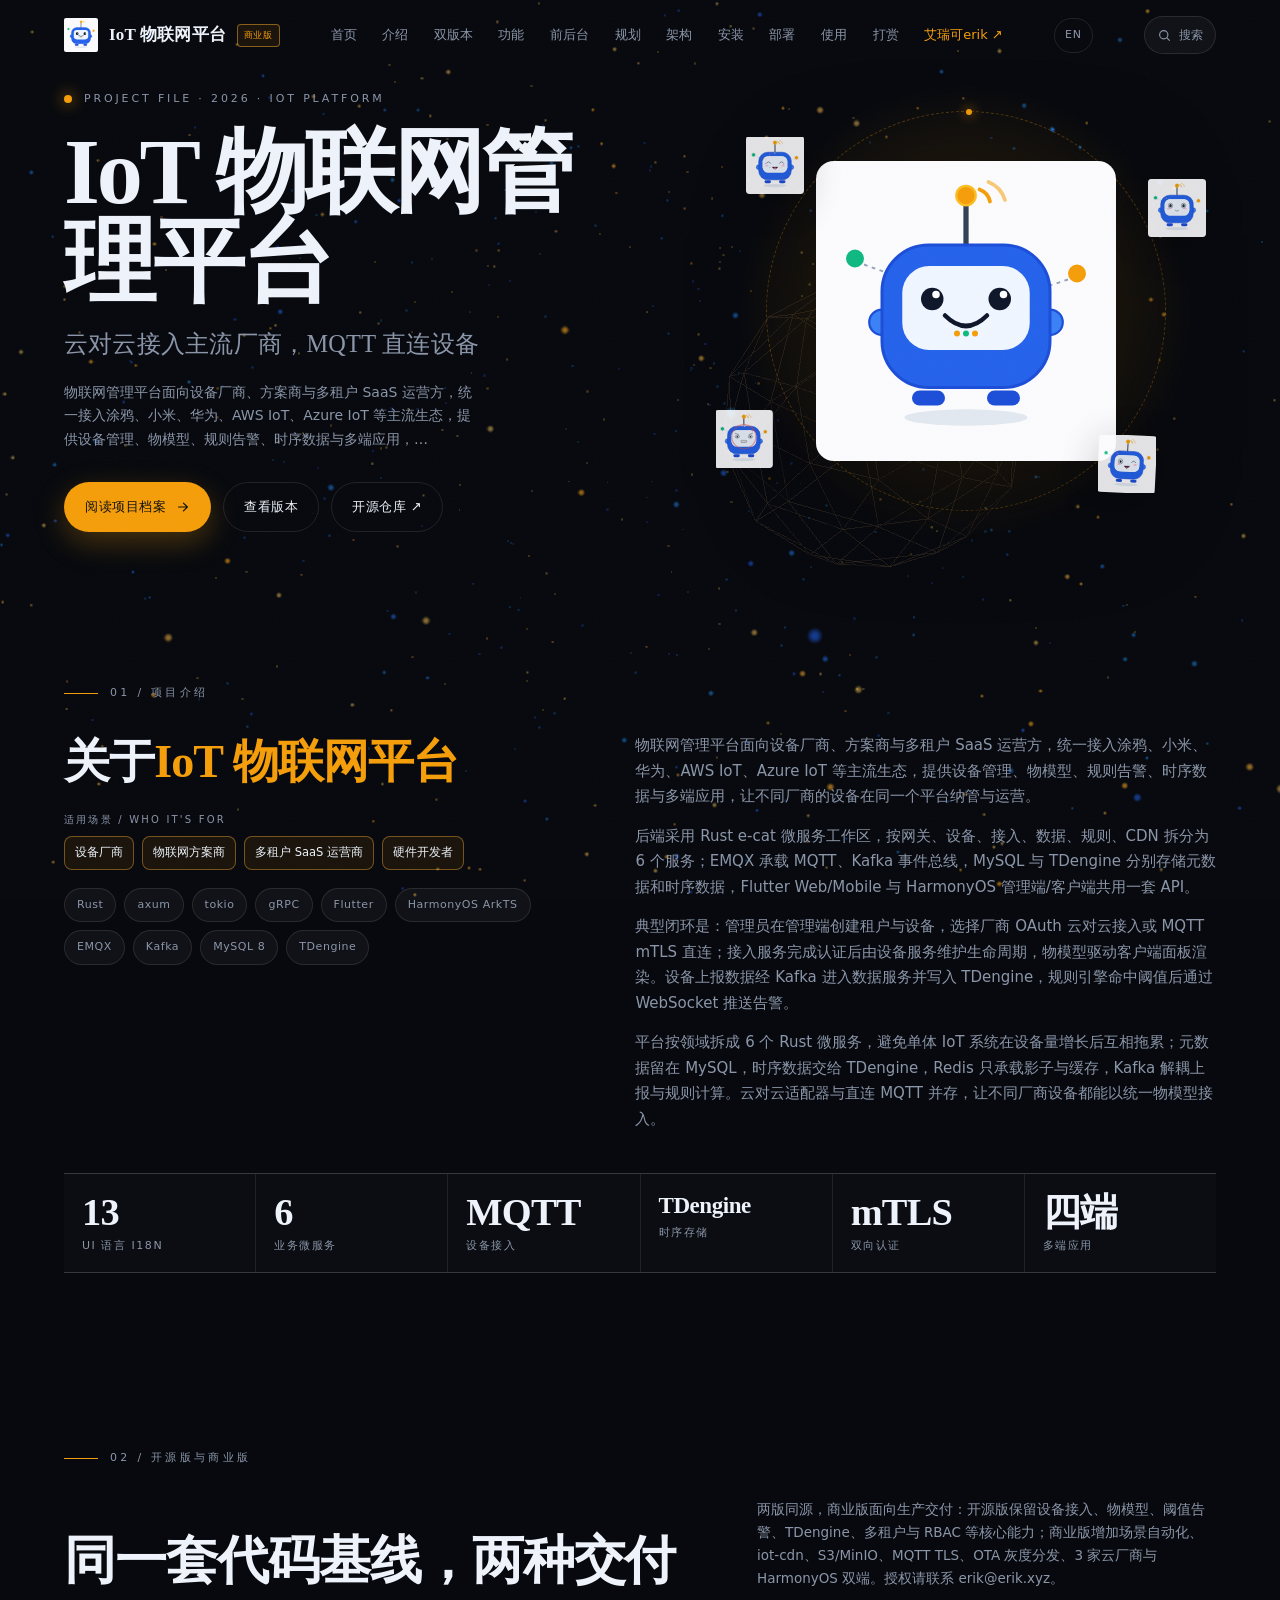
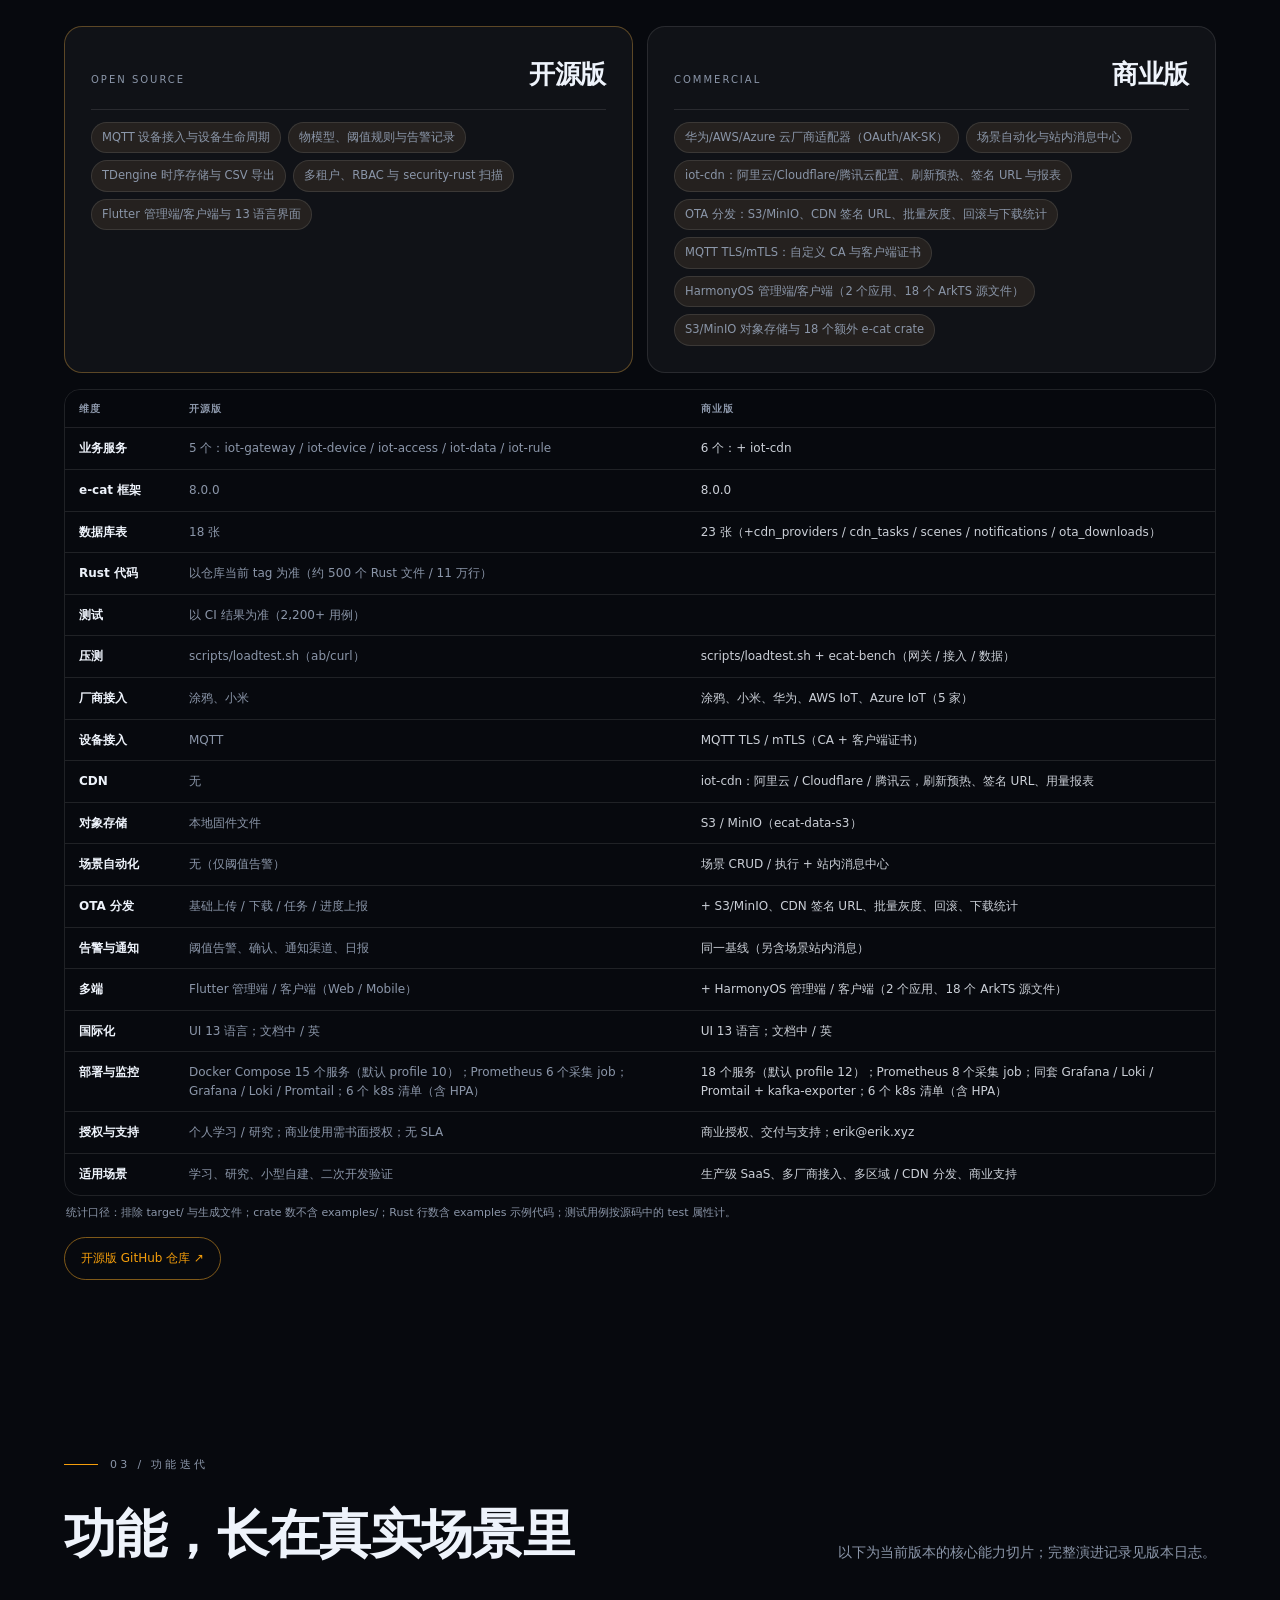
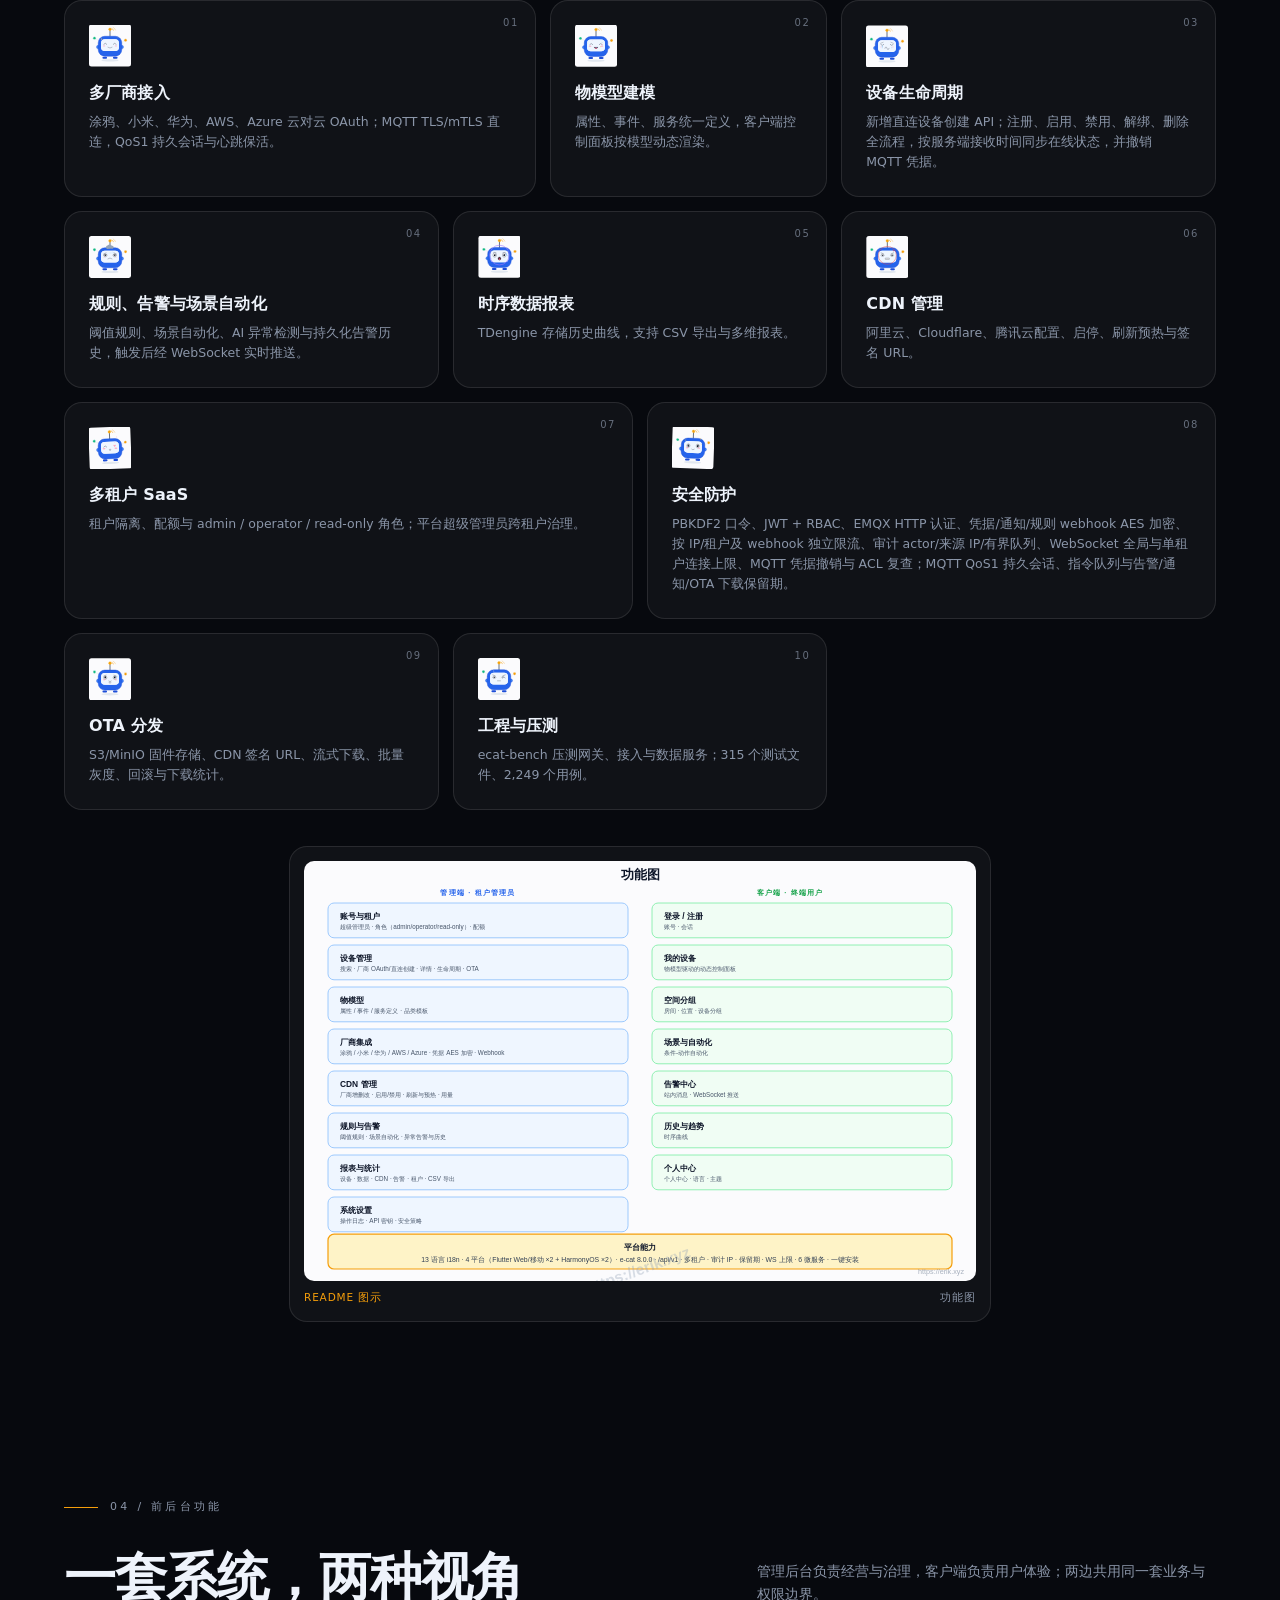
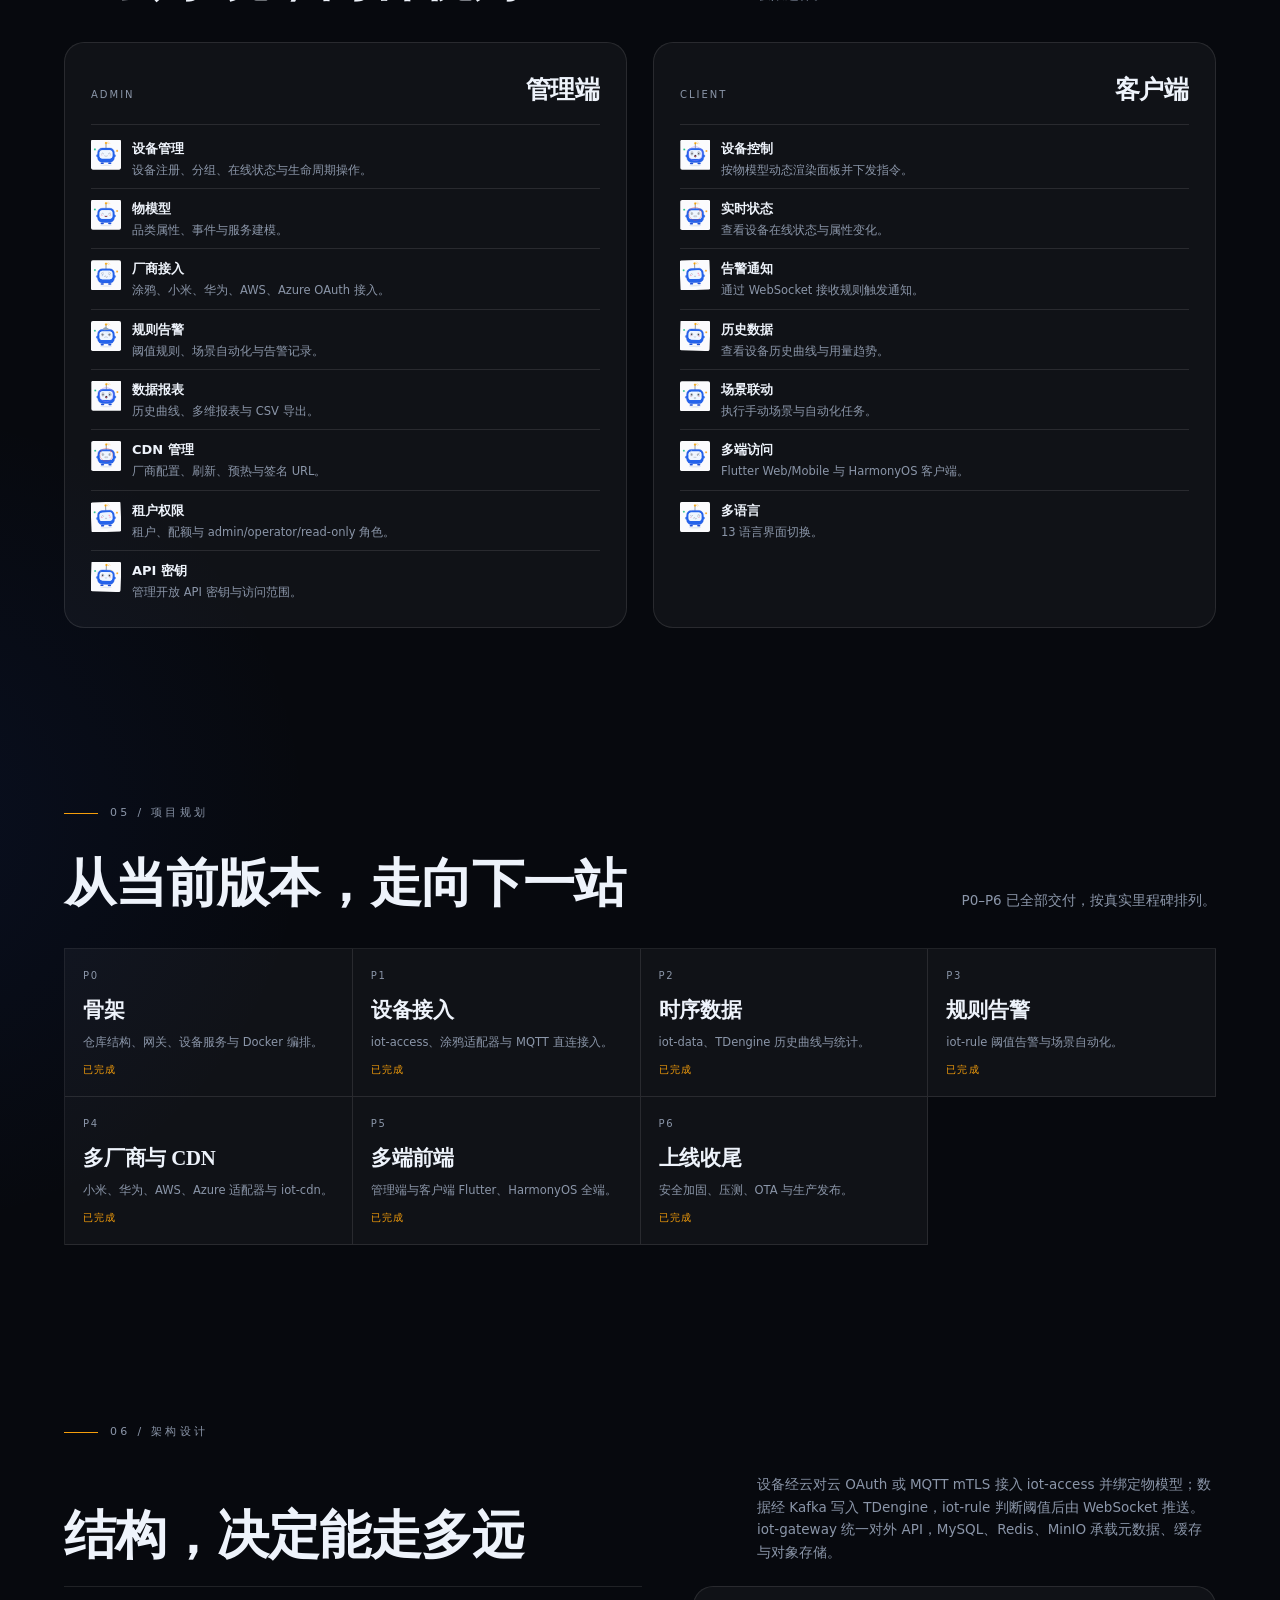
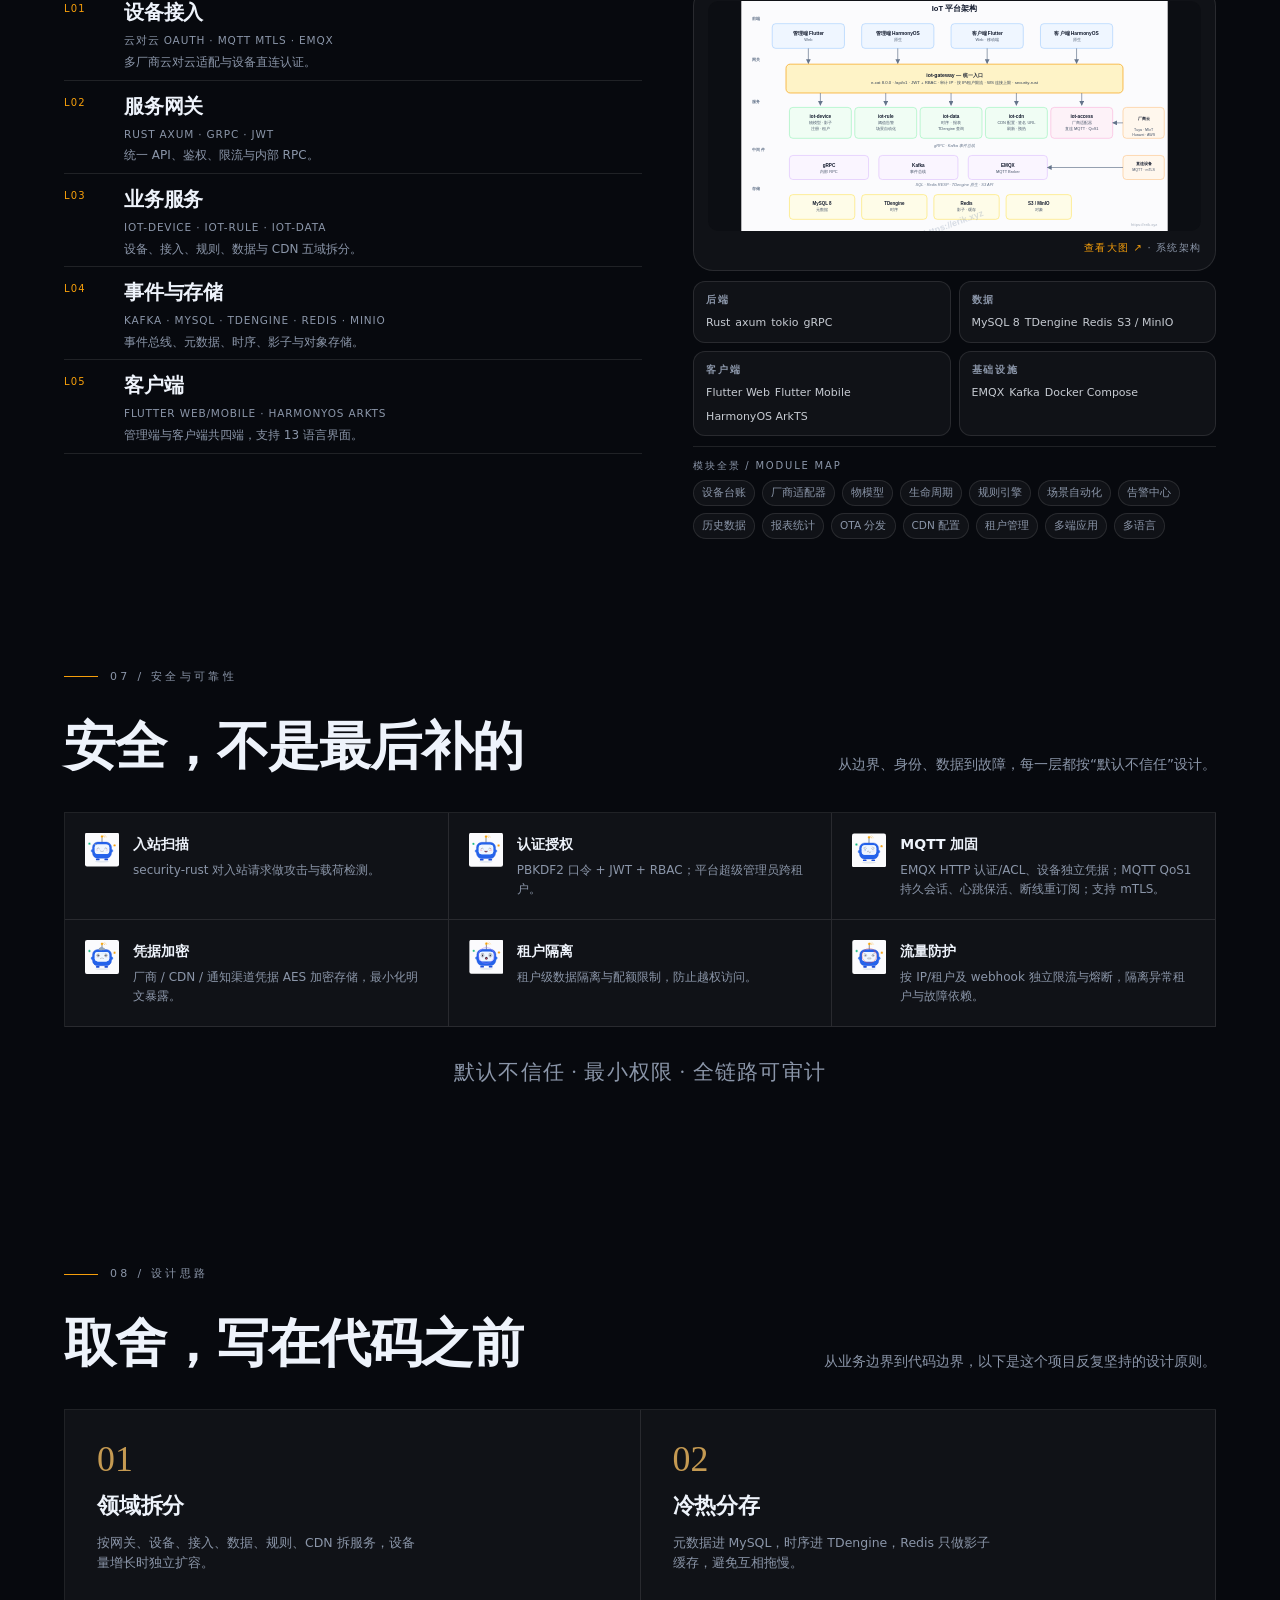
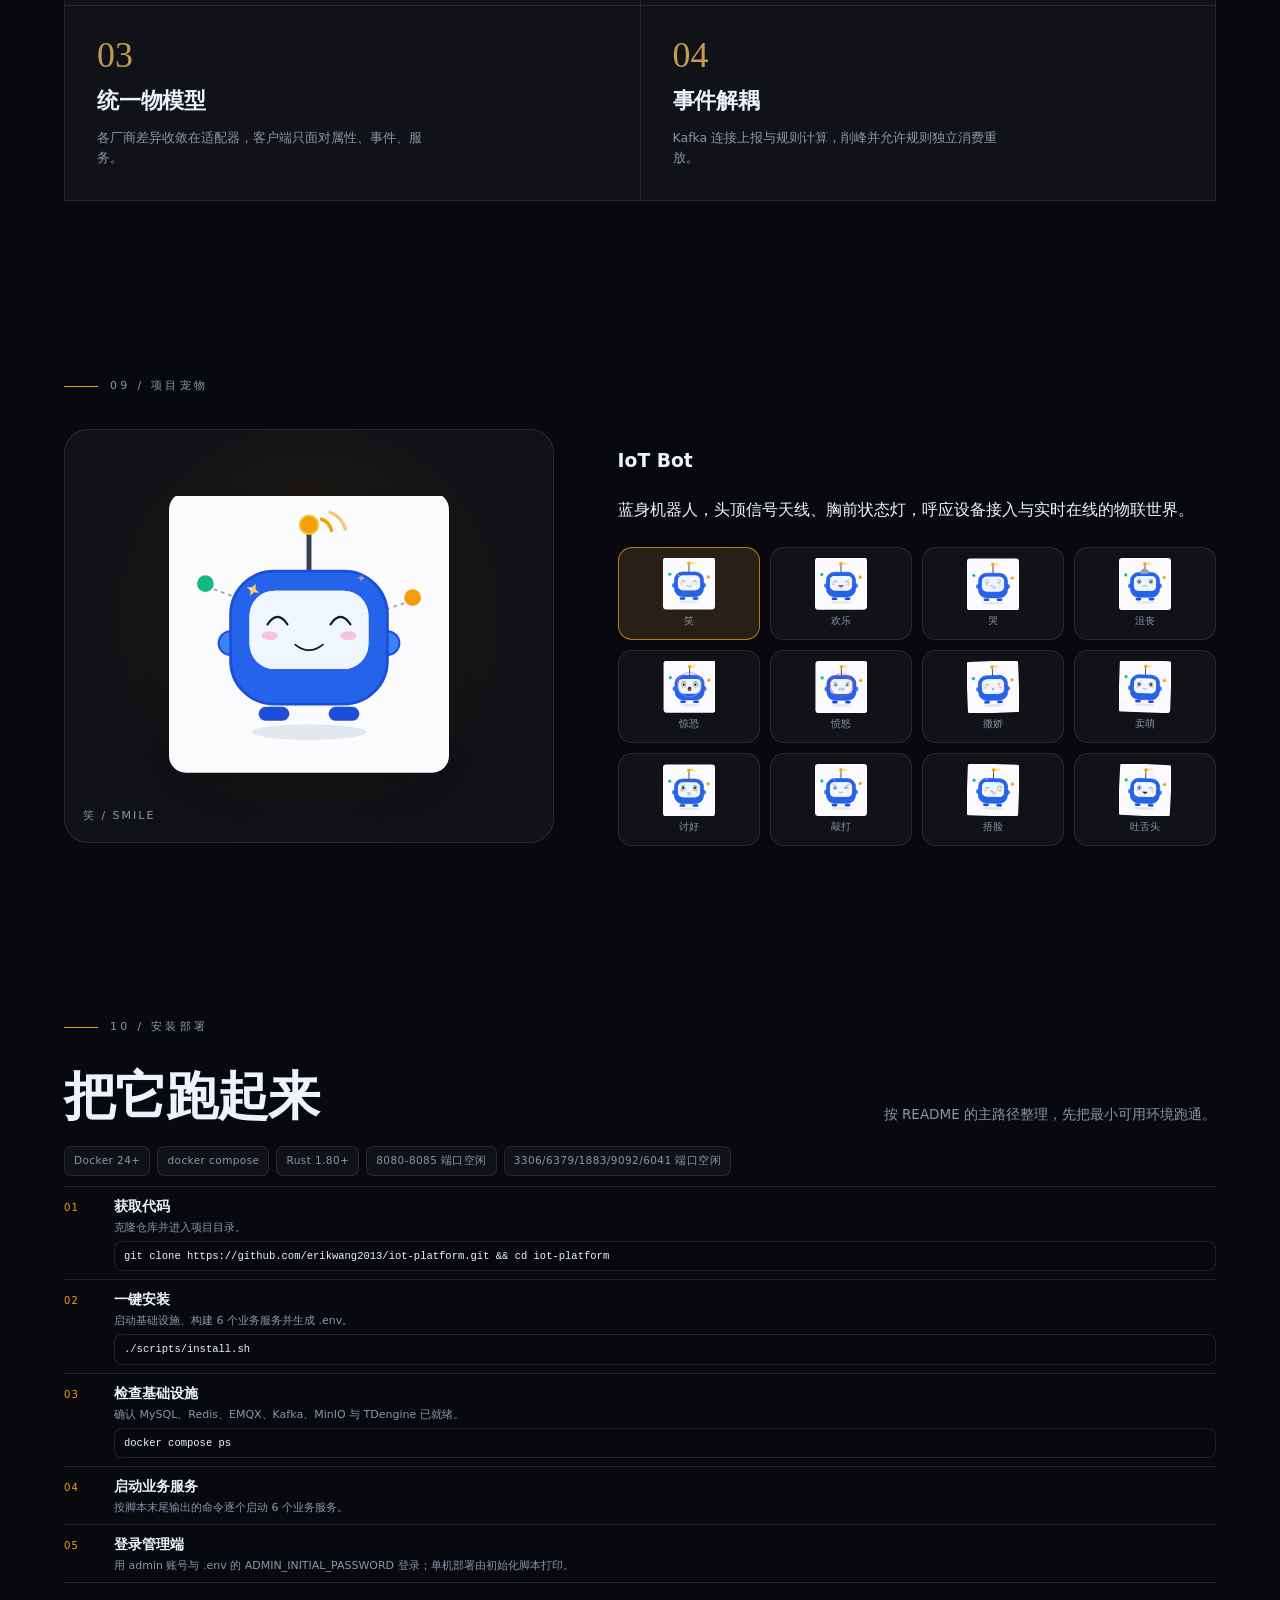
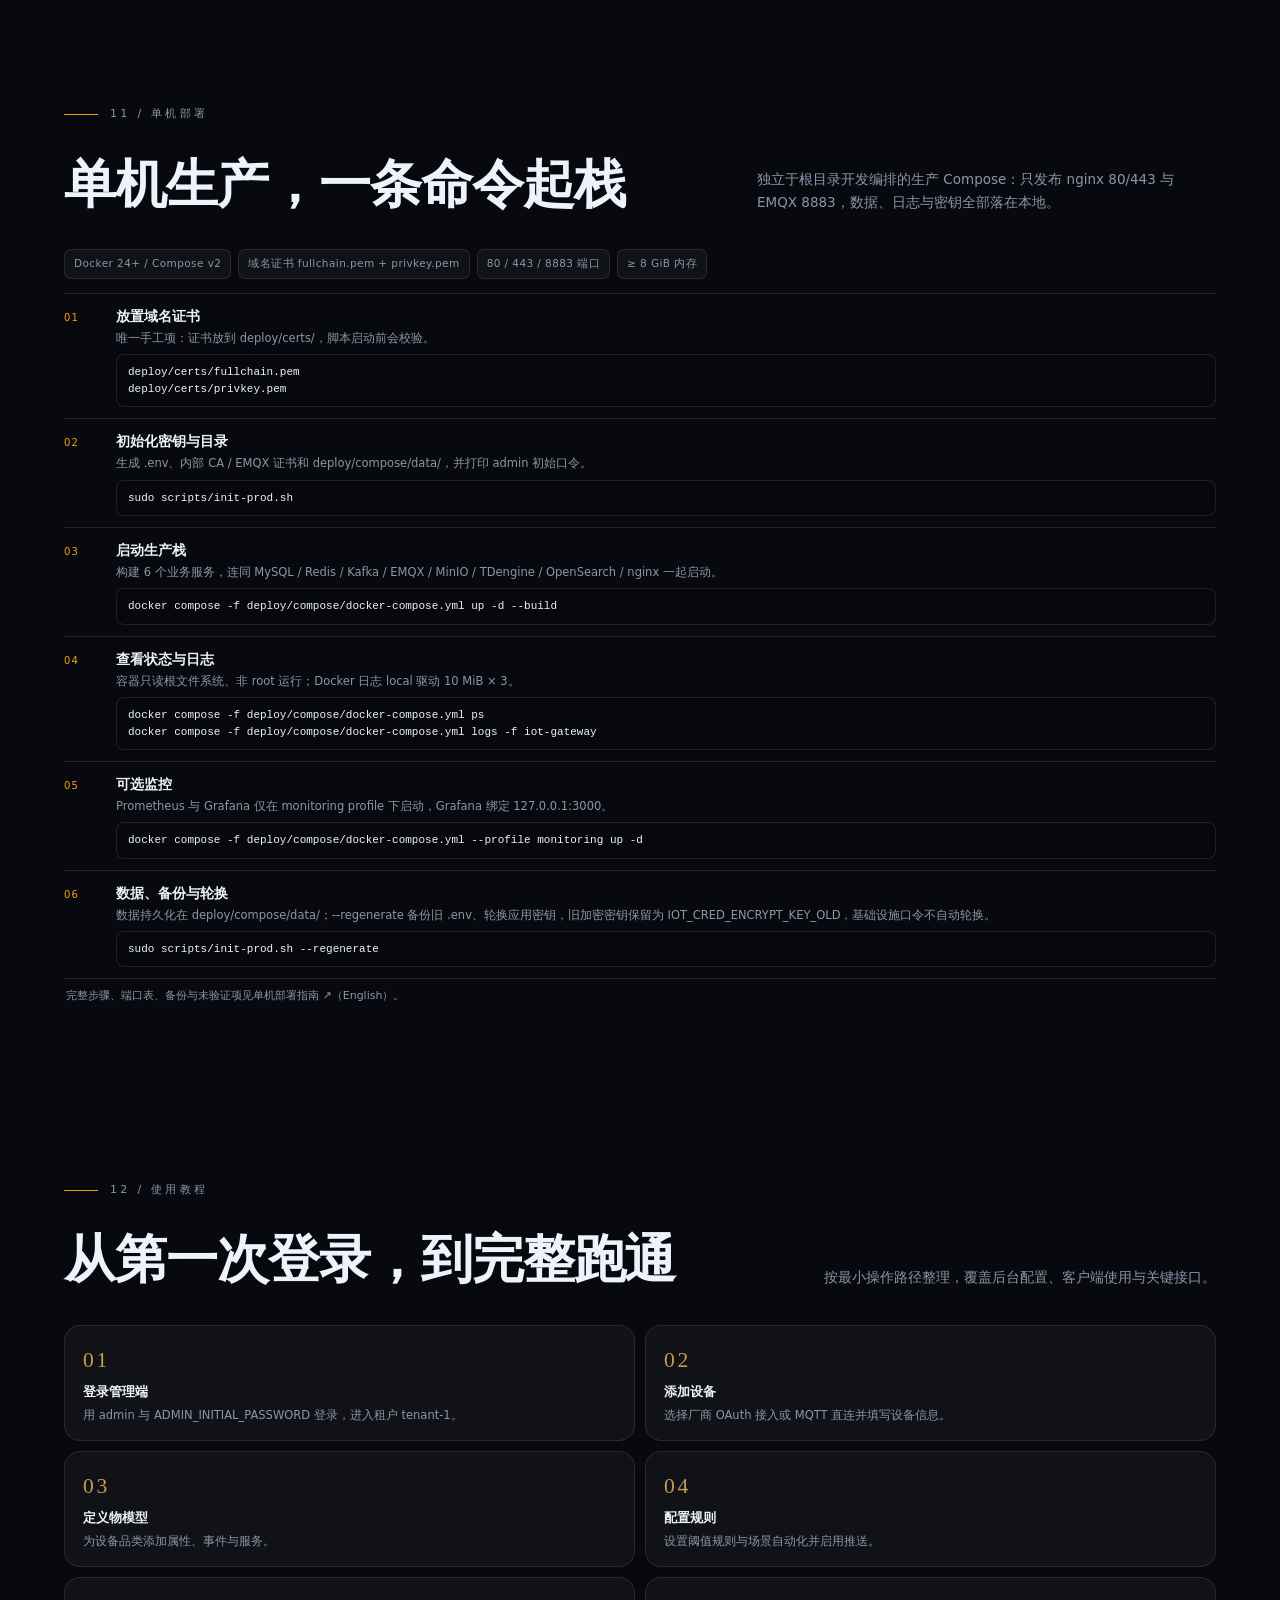
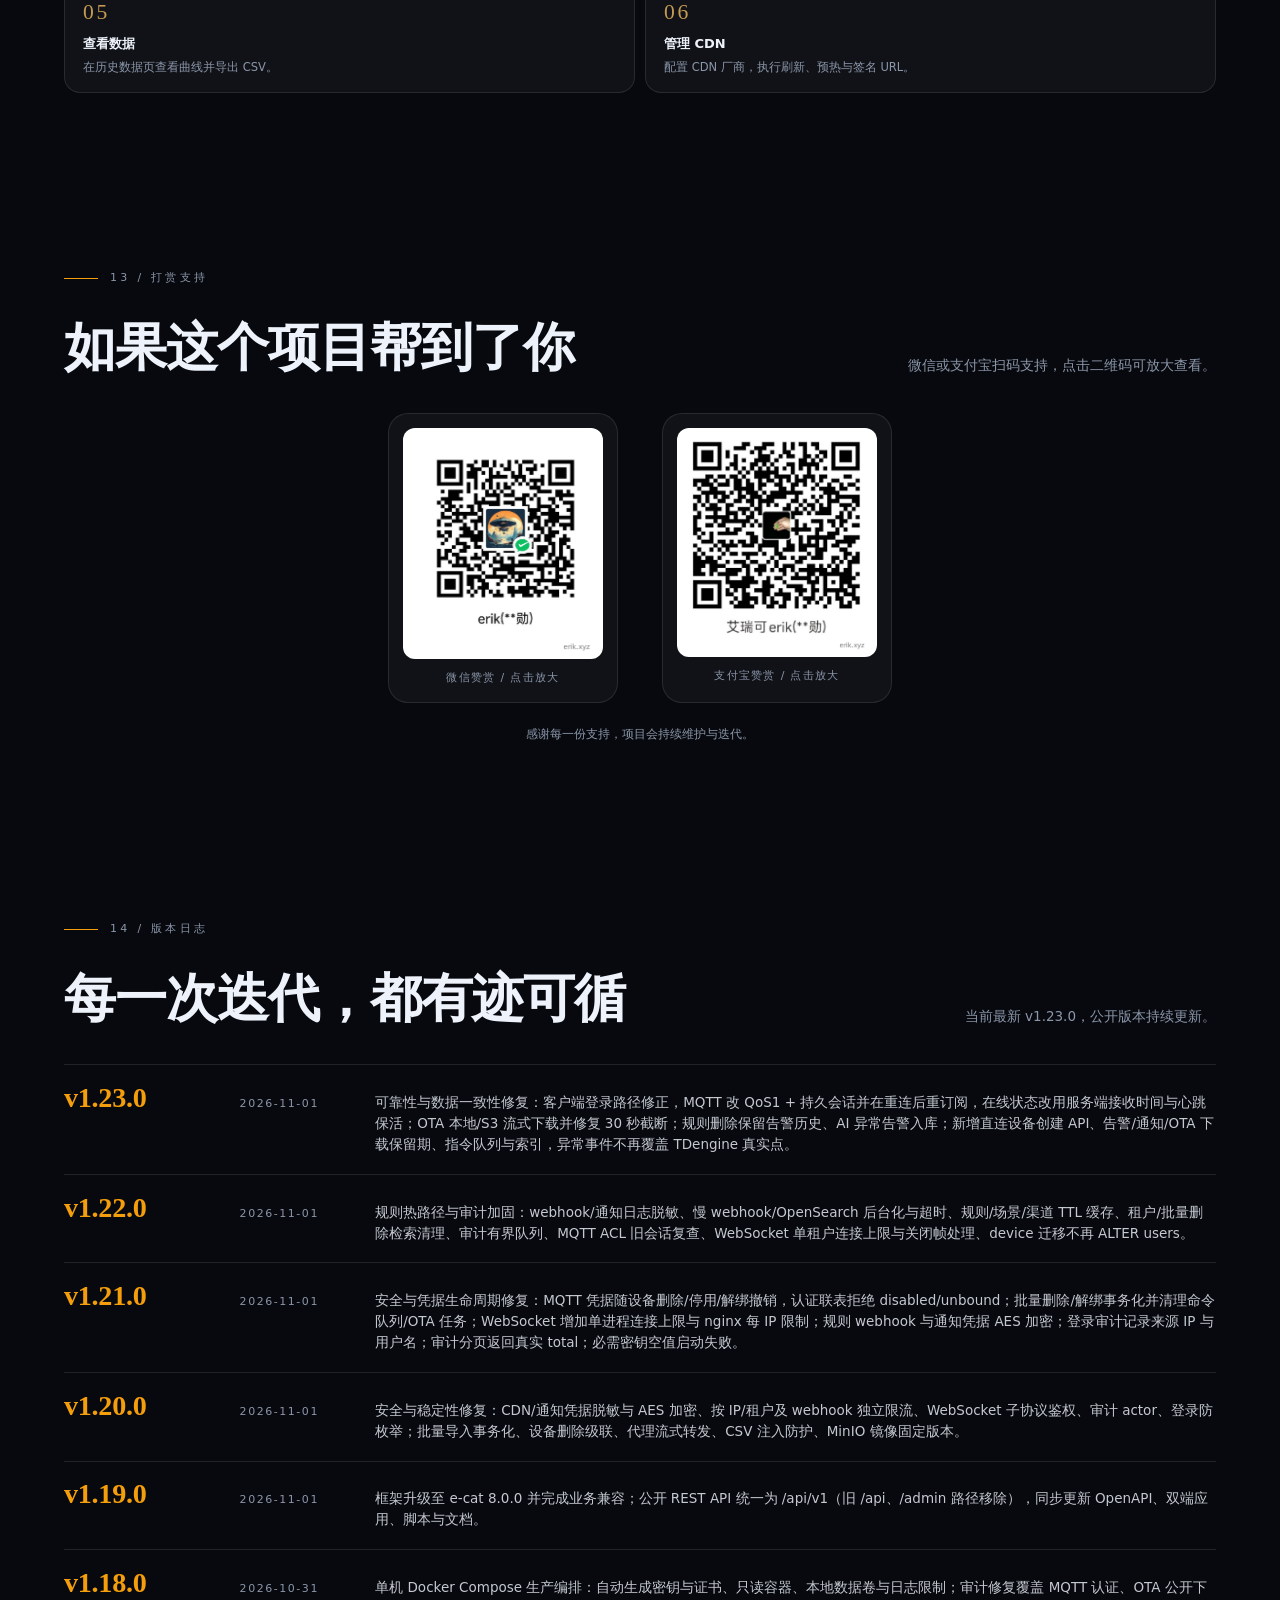
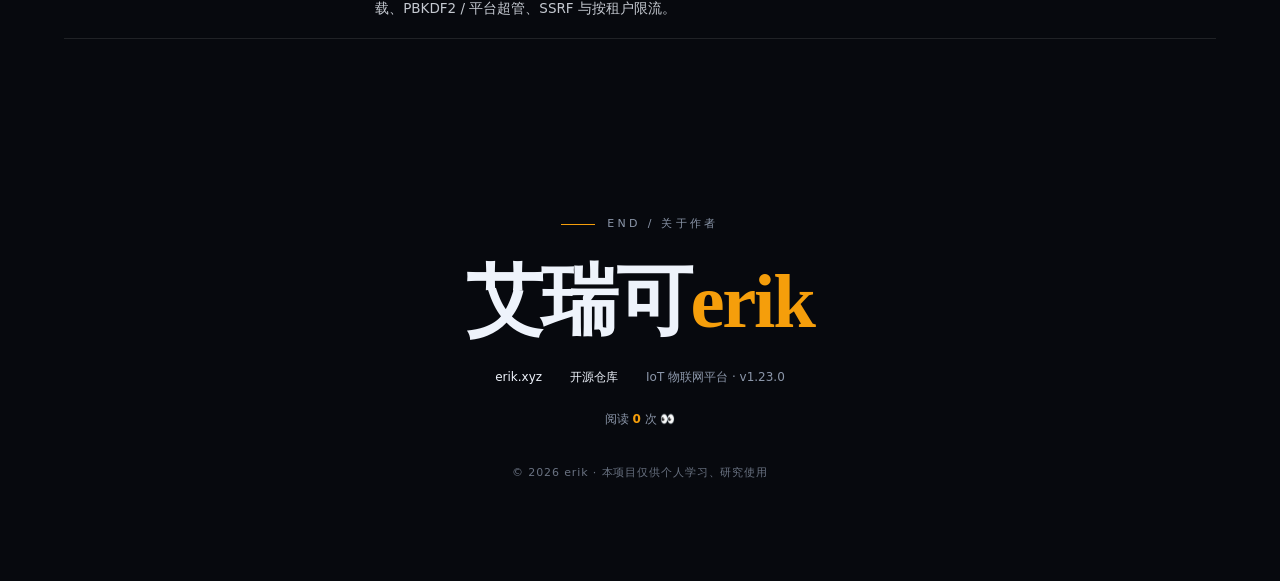
==== commit 38d31bcd: "feat!: MQTT QoS1, OTA streaming and data-consistency fixes (v1.23.0) Fix client login routing, MQTT " ====
--- a/site/index.html
+++ b/site/index.html
@@ -106,7 +106,7 @@
           <ul class="edition-list"><li>华为/AWS/Azure 云厂商适配器（OAuth/AK-SK）</li><li>场景自动化与站内消息中心</li><li>iot-cdn：阿里云/Cloudflare/腾讯云配置、刷新预热、签名 URL 与报表</li><li>OTA 分发：S3/MinIO、CDN 签名 URL、批量灰度、回滚与下载统计</li><li>MQTT TLS/mTLS：自定义 CA 与客户端证书</li><li>HarmonyOS 管理端/客户端（2 个应用、18 个 ArkTS 源文件）</li><li>S3/MinIO 对象存储与 18 个额外 e-cat crate</li></ul>
         </div>
       </div>
-      <div class="edition-table-wrap" data-reveal><table class="edition-table"><thead><tr><th>维度</th><th>开源版</th><th>商业版</th></tr></thead><tbody><tr><td>业务服务</td><td>5 个：iot-gateway / iot-device / iot-access / iot-data / iot-rule</td><td>6 个：+ iot-cdn</td></tr><tr><td>e-cat 框架</td><td>8.0.0</td><td>8.0.0</td></tr><tr><td>数据库表</td><td>18 张</td><td>23 张（+cdn_providers / cdn_tasks / scenes / notifications / ota_downloads）</td></tr><tr><td>Rust 代码</td><td colspan="2">以仓库当前 tag 为准（约 500 个 Rust 文件 / 11 万行）</td></tr><tr><td>测试</td><td colspan="2">以 CI 结果为准（2,100+ 用例）</td></tr><tr><td>压测</td><td>scripts/loadtest.sh（ab/curl）</td><td>scripts/loadtest.sh + ecat-bench（网关 / 接入 / 数据）</td></tr><tr><td>厂商接入</td><td>涂鸦、小米</td><td>涂鸦、小米、华为、AWS IoT、Azure IoT（5 家）</td></tr><tr><td>设备接入</td><td>MQTT</td><td>MQTT TLS / mTLS（CA + 客户端证书）</td></tr><tr><td>CDN</td><td>无</td><td>iot-cdn：阿里云 / Cloudflare / 腾讯云，刷新预热、签名 URL、用量报表</td></tr><tr><td>对象存储</td><td>本地固件文件</td><td>S3 / MinIO（ecat-data-s3）</td></tr><tr><td>场景自动化</td><td>无（仅阈值告警）</td><td>场景 CRUD / 执行 + 站内消息中心</td></tr><tr><td>OTA 分发</td><td>基础上传 / 下载 / 任务 / 进度上报</td><td>+ S3/MinIO、CDN 签名 URL、批量灰度、回滚、下载统计</td></tr><tr><td>告警与通知</td><td>阈值告警、确认、通知渠道、日报</td><td>同一基线（另含场景站内消息）</td></tr><tr><td>多端</td><td>Flutter 管理端 / 客户端（Web / Mobile）</td><td>+ HarmonyOS 管理端 / 客户端（2 个应用、18 个 ArkTS 源文件）</td></tr><tr><td>国际化</td><td>UI 13 语言；文档中 / 英</td><td>UI 13 语言；文档中 / 英</td></tr><tr><td>部署与监控</td><td>Docker Compose 15 个服务（默认 profile 10）；Prometheus 6 个采集 job；Grafana / Loki / Promtail；6 个 k8s 清单（含 HPA）</td><td>18 个服务（默认 profile 12）；Prometheus 8 个采集 job；同套 Grafana / Loki / Promtail + kafka-exporter；6 个 k8s 清单（含 HPA）</td></tr><tr><td>授权与支持</td><td>个人学习 / 研究；商业使用需书面授权；无 SLA</td><td>商业授权、交付与支持；erik@erik.xyz</td></tr><tr><td>适用场景</td><td>学习、研究、小型自建、二次开发验证</td><td>生产级 SaaS、多厂商接入、多区域 / CDN 分发、商业支持</td></tr></tbody></table></div>
+      <div class="edition-table-wrap" data-reveal><table class="edition-table"><thead><tr><th>维度</th><th>开源版</th><th>商业版</th></tr></thead><tbody><tr><td>业务服务</td><td>5 个：iot-gateway / iot-device / iot-access / iot-data / iot-rule</td><td>6 个：+ iot-cdn</td></tr><tr><td>e-cat 框架</td><td>8.0.0</td><td>8.0.0</td></tr><tr><td>数据库表</td><td>18 张</td><td>23 张（+cdn_providers / cdn_tasks / scenes / notifications / ota_downloads）</td></tr><tr><td>Rust 代码</td><td colspan="2">以仓库当前 tag 为准（约 500 个 Rust 文件 / 11 万行）</td></tr><tr><td>测试</td><td colspan="2">以 CI 结果为准（2,200+ 用例）</td></tr><tr><td>压测</td><td>scripts/loadtest.sh（ab/curl）</td><td>scripts/loadtest.sh + ecat-bench（网关 / 接入 / 数据）</td></tr><tr><td>厂商接入</td><td>涂鸦、小米</td><td>涂鸦、小米、华为、AWS IoT、Azure IoT（5 家）</td></tr><tr><td>设备接入</td><td>MQTT</td><td>MQTT TLS / mTLS（CA + 客户端证书）</td></tr><tr><td>CDN</td><td>无</td><td>iot-cdn：阿里云 / Cloudflare / 腾讯云，刷新预热、签名 URL、用量报表</td></tr><tr><td>对象存储</td><td>本地固件文件</td><td>S3 / MinIO（ecat-data-s3）</td></tr><tr><td>场景自动化</td><td>无（仅阈值告警）</td><td>场景 CRUD / 执行 + 站内消息中心</td></tr><tr><td>OTA 分发</td><td>基础上传 / 下载 / 任务 / 进度上报</td><td>+ S3/MinIO、CDN 签名 URL、批量灰度、回滚、下载统计</td></tr><tr><td>告警与通知</td><td>阈值告警、确认、通知渠道、日报</td><td>同一基线（另含场景站内消息）</td></tr><tr><td>多端</td><td>Flutter 管理端 / 客户端（Web / Mobile）</td><td>+ HarmonyOS 管理端 / 客户端（2 个应用、18 个 ArkTS 源文件）</td></tr><tr><td>国际化</td><td>UI 13 语言；文档中 / 英</td><td>UI 13 语言；文档中 / 英</td></tr><tr><td>部署与监控</td><td>Docker Compose 15 个服务（默认 profile 10）；Prometheus 6 个采集 job；Grafana / Loki / Promtail；6 个 k8s 清单（含 HPA）</td><td>18 个服务（默认 profile 12）；Prometheus 8 个采集 job；同套 Grafana / Loki / Promtail + kafka-exporter；6 个 k8s 清单（含 HPA）</td></tr><tr><td>授权与支持</td><td>个人学习 / 研究；商业使用需书面授权；无 SLA</td><td>商业授权、交付与支持；erik@erik.xyz</td></tr><tr><td>适用场景</td><td>学习、研究、小型自建、二次开发验证</td><td>生产级 SaaS、多厂商接入、多区域 / CDN 分发、商业支持</td></tr></tbody></table></div>
       <p class="edition-note">统计口径：排除 target/ 与生成文件；crate 数不含 examples/；Rust 行数含 examples 示例代码；测试用例按源码中的 test 属性计。</p>
       <a class="edition-repo" href="https://github.com/erikwang2013/iot-platform" target="_blank" rel="noopener">开源版 GitHub 仓库 ↗</a>
     </div>
@@ -119,7 +119,7 @@
         <h2>功能，长在真实场景里</h2>
         <p>以下为当前版本的核心能力切片；完整演进记录见版本日志。</p>
       </div>
-      <div class="features"><article class="feature" data-reveal style="transition-delay:0ms"><span class="idx">01</span><img src="assets/pet/expressions/smile.svg" alt="笑" width="42" height="42" loading="lazy"><b>多厂商接入</b><p>涂鸦、小米、华为、AWS、Azure 云对云 OAuth；MQTT TLS/mTLS 直连。</p></article><article class="feature" data-reveal style="transition-delay:35ms"><span class="idx">02</span><img src="assets/pet/expressions/joy.svg" alt="欢乐" width="42" height="42" loading="lazy"><b>物模型建模</b><p>属性、事件、服务统一定义，客户端控制面板按模型动态渲染。</p></article><article class="feature" data-reveal style="transition-delay:70ms"><span class="idx">03</span><img src="assets/pet/expressions/cry.svg" alt="哭" width="42" height="42" loading="lazy"><b>设备生命周期</b><p>注册、启用、禁用、解绑、删除全流程，实时同步在线状态，并撤销设备 MQTT 凭据。</p></article><article class="feature" data-reveal style="transition-delay:105ms"><span class="idx">04</span><img src="assets/pet/expressions/depressed.svg" alt="沮丧" width="42" height="42" loading="lazy"><b>规则、告警与场景自动化</b><p>阈值规则、场景自动化与告警记录，触发后经 WebSocket 实时推送。</p></article><article class="feature" data-reveal style="transition-delay:140ms"><span class="idx">05</span><img src="assets/pet/expressions/terrified.svg" alt="惊恐" width="42" height="42" loading="lazy"><b>时序数据报表</b><p>TDengine 存储历史曲线，支持 CSV 导出与多维报表。</p></article><article class="feature" data-reveal style="transition-delay:175ms"><span class="idx">06</span><img src="assets/pet/expressions/angry.svg" alt="愤怒" width="42" height="42" loading="lazy"><b>CDN 管理</b><p>阿里云、Cloudflare、腾讯云配置、启停、刷新预热与签名 URL。</p></article><article class="feature" data-reveal style="transition-delay:210ms"><span class="idx">07</span><img src="assets/pet/expressions/coquettish.svg" alt="撒娇" width="42" height="42" loading="lazy"><b>多租户 SaaS</b><p>租户隔离、配额与 admin / operator / read-only 角色；平台超级管理员跨租户治理。</p></article><article class="feature" data-reveal style="transition-delay:245ms"><span class="idx">08</span><img src="assets/pet/expressions/cute.svg" alt="卖萌" width="42" height="42" loading="lazy"><b>安全防护</b><p>PBKDF2 口令、JWT + RBAC、EMQX HTTP 认证、凭据/通知/规则 webhook AES 加密、按 IP/租户及 webhook 独立限流、审计 actor/来源 IP/有界队列、WebSocket 全局与单租户连接上限、MQTT 凭据撤销与 ACL 复查。</p></article><article class="feature" data-reveal style="transition-delay:280ms"><span class="idx">09</span><img src="assets/pet/expressions/pleasing.svg" alt="讨好" width="42" height="42" loading="lazy"><b>OTA 分发</b><p>S3/MinIO 固件存储、CDN 签名 URL、批量灰度、回滚与下载统计。</p></article><article class="feature" data-reveal style="transition-delay:315ms"><span class="idx">10</span><img src="assets/pet/expressions/knocking.svg" alt="敲打" width="42" height="42" loading="lazy"><b>工程与压测</b><p>ecat-bench 压测网关、接入与数据服务；140 个测试文件、958 个用例。</p></article></div>
+      <div class="features"><article class="feature" data-reveal style="transition-delay:0ms"><span class="idx">01</span><img src="assets/pet/expressions/smile.svg" alt="笑" width="42" height="42" loading="lazy"><b>多厂商接入</b><p>涂鸦、小米、华为、AWS、Azure 云对云 OAuth；MQTT TLS/mTLS 直连，QoS1 持久会话与心跳保活。</p></article><article class="feature" data-reveal style="transition-delay:35ms"><span class="idx">02</span><img src="assets/pet/expressions/joy.svg" alt="欢乐" width="42" height="42" loading="lazy"><b>物模型建模</b><p>属性、事件、服务统一定义，客户端控制面板按模型动态渲染。</p></article><article class="feature" data-reveal style="transition-delay:70ms"><span class="idx">03</span><img src="assets/pet/expressions/cry.svg" alt="哭" width="42" height="42" loading="lazy"><b>设备生命周期</b><p>新增直连设备创建 API；注册、启用、禁用、解绑、删除全流程，按服务端接收时间同步在线状态，并撤销 MQTT 凭据。</p></article><article class="feature" data-reveal style="transition-delay:105ms"><span class="idx">04</span><img src="assets/pet/expressions/depressed.svg" alt="沮丧" width="42" height="42" loading="lazy"><b>规则、告警与场景自动化</b><p>阈值规则、场景自动化、AI 异常检测与持久化告警历史，触发后经 WebSocket 实时推送。</p></article><article class="feature" data-reveal style="transition-delay:140ms"><span class="idx">05</span><img src="assets/pet/expressions/terrified.svg" alt="惊恐" width="42" height="42" loading="lazy"><b>时序数据报表</b><p>TDengine 存储历史曲线，支持 CSV 导出与多维报表。</p></article><article class="feature" data-reveal style="transition-delay:175ms"><span class="idx">06</span><img src="assets/pet/expressions/angry.svg" alt="愤怒" width="42" height="42" loading="lazy"><b>CDN 管理</b><p>阿里云、Cloudflare、腾讯云配置、启停、刷新预热与签名 URL。</p></article><article class="feature" data-reveal style="transition-delay:210ms"><span class="idx">07</span><img src="assets/pet/expressions/coquettish.svg" alt="撒娇" width="42" height="42" loading="lazy"><b>多租户 SaaS</b><p>租户隔离、配额与 admin / operator / read-only 角色；平台超级管理员跨租户治理。</p></article><article class="feature" data-reveal style="transition-delay:245ms"><span class="idx">08</span><img src="assets/pet/expressions/cute.svg" alt="卖萌" width="42" height="42" loading="lazy"><b>安全防护</b><p>PBKDF2 口令、JWT + RBAC、EMQX HTTP 认证、凭据/通知/规则 webhook AES 加密、按 IP/租户及 webhook 独立限流、审计 actor/来源 IP/有界队列、WebSocket 全局与单租户连接上限、MQTT 凭据撤销与 ACL 复查；MQTT QoS1 持久会话、指令队列与告警/通知/OTA 下载保留期。</p></article><article class="feature" data-reveal style="transition-delay:280ms"><span class="idx">09</span><img src="assets/pet/expressions/pleasing.svg" alt="讨好" width="42" height="42" loading="lazy"><b>OTA 分发</b><p>S3/MinIO 固件存储、CDN 签名 URL、流式下载、批量灰度、回滚与下载统计。</p></article><article class="feature" data-reveal style="transition-delay:315ms"><span class="idx">10</span><img src="assets/pet/expressions/knocking.svg" alt="敲打" width="42" height="42" loading="lazy"><b>工程与压测</b><p>ecat-bench 压测网关、接入与数据服务；315 个测试文件、2,249 个用例。</p></article></div>
       <p class="features-note">← 左右滑动查看 →</p>
       <figure class="content-figure" data-reveal><img src="assets/img/readme-feature.svg" width="1120" height="700" alt="功能图" loading="lazy"><figcaption><span>README 图示</span>功能图</figcaption></figure>
     </div>
@@ -175,7 +175,7 @@
         <h2>安全，不是最后补的</h2>
         <p>从边界、身份、数据到故障，每一层都按“默认不信任”设计。</p>
       </div>
-      <div class="security-grid" data-reveal><article class="security-card"><img src="assets/pet/expressions/smile.svg" alt="" width="34" height="34" loading="lazy"><div><b>入站扫描</b><p>security-rust 对入站请求做攻击与载荷检测。</p></div></article><article class="security-card"><img src="assets/pet/expressions/joy.svg" alt="" width="34" height="34" loading="lazy"><div><b>认证授权</b><p>PBKDF2 口令 + JWT + RBAC；平台超级管理员跨租户。</p></div></article><article class="security-card"><img src="assets/pet/expressions/cry.svg" alt="" width="34" height="34" loading="lazy"><div><b>MQTT 加固</b><p>EMQX HTTP 认证/ACL、设备独立凭据；支持 mTLS。</p></div></article><article class="security-card"><img src="assets/pet/expressions/depressed.svg" alt="" width="34" height="34" loading="lazy"><div><b>凭据加密</b><p>厂商 / CDN / 通知渠道凭据 AES 加密存储，最小化明文暴露。</p></div></article><article class="security-card"><img src="assets/pet/expressions/terrified.svg" alt="" width="34" height="34" loading="lazy"><div><b>租户隔离</b><p>租户级数据隔离与配额限制，防止越权访问。</p></div></article><article class="security-card"><img src="assets/pet/expressions/angry.svg" alt="" width="34" height="34" loading="lazy"><div><b>流量防护</b><p>按 IP/租户及 webhook 独立限流与熔断，隔离异常租户与故障依赖。</p></div></article></div>
+      <div class="security-grid" data-reveal><article class="security-card"><img src="assets/pet/expressions/smile.svg" alt="" width="34" height="34" loading="lazy"><div><b>入站扫描</b><p>security-rust 对入站请求做攻击与载荷检测。</p></div></article><article class="security-card"><img src="assets/pet/expressions/joy.svg" alt="" width="34" height="34" loading="lazy"><div><b>认证授权</b><p>PBKDF2 口令 + JWT + RBAC；平台超级管理员跨租户。</p></div></article><article class="security-card"><img src="assets/pet/expressions/cry.svg" alt="" width="34" height="34" loading="lazy"><div><b>MQTT 加固</b><p>EMQX HTTP 认证/ACL、设备独立凭据；MQTT QoS1 持久会话、心跳保活、断线重订阅；支持 mTLS。</p></div></article><article class="security-card"><img src="assets/pet/expressions/depressed.svg" alt="" width="34" height="34" loading="lazy"><div><b>凭据加密</b><p>厂商 / CDN / 通知渠道凭据 AES 加密存储，最小化明文暴露。</p></div></article><article class="security-card"><img src="assets/pet/expressions/terrified.svg" alt="" width="34" height="34" loading="lazy"><div><b>租户隔离</b><p>租户级数据隔离与配额限制，防止越权访问。</p></div></article><article class="security-card"><img src="assets/pet/expressions/angry.svg" alt="" width="34" height="34" loading="lazy"><div><b>流量防护</b><p>按 IP/租户及 webhook 独立限流与熔断，隔离异常租户与故障依赖。</p></div></article></div>
       <p class="security-quote" data-reveal>默认不信任 · 最小权限 · 全链路可审计</p>
     </div>
   </section>
@@ -263,9 +263,9 @@
       <div class="section-label">14 / 版本日志</div>
       <div class="section-head" data-reveal>
         <h2>每一次迭代，都有迹可循</h2>
-        <p>当前最新 v1.22.0，公开版本持续更新。</p>
-      </div>
-      <div class="timeline" data-reveal><div class="tl-item"><b>v1.22.0</b><time>2026-11-01</time><p>规则热路径与审计加固：webhook/通知日志脱敏、慢 webhook/OpenSearch 后台化与超时、规则/场景/渠道 TTL 缓存、租户/批量删除检索清理、审计有界队列、MQTT ACL 旧会话复查、WebSocket 单租户连接上限与关闭帧处理、device 迁移不再 ALTER users。</p></div><div class="tl-item"><b>v1.21.0</b><time>2026-11-01</time><p>安全与凭据生命周期修复：MQTT 凭据随设备删除/停用/解绑撤销，认证联表拒绝 disabled/unbound；批量删除/解绑事务化并清理命令队列/OTA 任务；WebSocket 增加单进程连接上限与 nginx 每 IP 限制；规则 webhook 与通知凭据 AES 加密；登录审计记录来源 IP 与用户名；审计分页返回真实 total；必需密钥空值启动失败。</p></div><div class="tl-item"><b>v1.20.0</b><time>2026-11-01</time><p>安全与稳定性修复：CDN/通知凭据脱敏与 AES 加密、按 IP/租户及 webhook 独立限流、WebSocket 子协议鉴权、审计 actor、登录防枚举；批量导入事务化、设备删除级联、代理流式转发、CSV 注入防护、MinIO 镜像固定版本。</p></div><div class="tl-item"><b>v1.19.0</b><time>2026-11-01</time><p>框架升级至 e-cat 8.0.0 并完成业务兼容；公开 REST API 统一为 /api/v1（旧 /api、/admin 路径移除），同步更新 OpenAPI、双端应用、脚本与文档。</p></div><div class="tl-item"><b>v1.18.0</b><time>2026-10-31</time><p>单机 Docker Compose 生产编排：自动生成密钥与证书、只读容器、本地数据卷与日志限制；审计修复覆盖 MQTT 认证、OTA 公开下载、PBKDF2 / 平台超管、SSRF 与按租户限流。</p></div><div class="tl-item"><b>v1.17.0</b><time>2026-10-29</time><p>场景自动化与站内消息、OTA 灰度/回滚与 CDN 签名分发、MQTT TLS、告警通知与日报、ecat-bench 压测；文档收敛为中英双语。</p></div><div class="tl-item"><b>v1.16.1</b><time>2026-10-27</time><p>授权改为仅限个人使用；更新 README 与多语言文档。</p></div><div class="tl-item"><b>v1.16.0</b><time>2026-10-18</time><p>版本发布</p></div><div class="tl-item"><b>v1.15.0</b><time>2026-09-04</time><p>版本发布</p></div><div class="tl-item"><b>v1.14.0</b><time>2026-09-04</time><p>版本发布</p></div><div class="tl-item"><b>v1.13.0</b><time>2026-09-01</time><p>版本发布</p></div><div class="tl-item"><b>v1.12.0</b><time>2026-08-31</time><p>版本发布</p></div><div class="tl-item"><b>v1.11.0</b><time>2026-08-31</time><p>版本发布</p></div><div class="tl-item"><b>v1.10.0</b><time>2026-08-31</time><p>版本发布</p></div></div>
+        <p>当前最新 v1.23.0，公开版本持续更新。</p>
+      </div>
+      <div class="timeline" data-reveal><div class="tl-item"><b>v1.23.0</b><time>2026-11-01</time><p>可靠性与数据一致性修复：客户端登录路径修正，MQTT 改 QoS1 + 持久会话并在重连后重订阅，在线状态改用服务端接收时间与心跳保活；OTA 本地/S3 流式下载并修复 30 秒截断；规则删除保留告警历史、AI 异常告警入库；新增直连设备创建 API、告警/通知/OTA 下载保留期、指令队列与索引，异常事件不再覆盖 TDengine 真实点。</p></div><div class="tl-item"><b>v1.22.0</b><time>2026-11-01</time><p>规则热路径与审计加固：webhook/通知日志脱敏、慢 webhook/OpenSearch 后台化与超时、规则/场景/渠道 TTL 缓存、租户/批量删除检索清理、审计有界队列、MQTT ACL 旧会话复查、WebSocket 单租户连接上限与关闭帧处理、device 迁移不再 ALTER users。</p></div><div class="tl-item"><b>v1.21.0</b><time>2026-11-01</time><p>安全与凭据生命周期修复：MQTT 凭据随设备删除/停用/解绑撤销，认证联表拒绝 disabled/unbound；批量删除/解绑事务化并清理命令队列/OTA 任务；WebSocket 增加单进程连接上限与 nginx 每 IP 限制；规则 webhook 与通知凭据 AES 加密；登录审计记录来源 IP 与用户名；审计分页返回真实 total；必需密钥空值启动失败。</p></div><div class="tl-item"><b>v1.20.0</b><time>2026-11-01</time><p>安全与稳定性修复：CDN/通知凭据脱敏与 AES 加密、按 IP/租户及 webhook 独立限流、WebSocket 子协议鉴权、审计 actor、登录防枚举；批量导入事务化、设备删除级联、代理流式转发、CSV 注入防护、MinIO 镜像固定版本。</p></div><div class="tl-item"><b>v1.19.0</b><time>2026-11-01</time><p>框架升级至 e-cat 8.0.0 并完成业务兼容；公开 REST API 统一为 /api/v1（旧 /api、/admin 路径移除），同步更新 OpenAPI、双端应用、脚本与文档。</p></div><div class="tl-item"><b>v1.18.0</b><time>2026-10-31</time><p>单机 Docker Compose 生产编排：自动生成密钥与证书、只读容器、本地数据卷与日志限制；审计修复覆盖 MQTT 认证、OTA 公开下载、PBKDF2 / 平台超管、SSRF 与按租户限流。</p></div><div class="tl-item"><b>v1.17.0</b><time>2026-10-29</time><p>场景自动化与站内消息、OTA 灰度/回滚与 CDN 签名分发、MQTT TLS、告警通知与日报、ecat-bench 压测；文档收敛为中英双语。</p></div><div class="tl-item"><b>v1.16.1</b><time>2026-10-27</time><p>授权改为仅限个人使用；更新 README 与多语言文档。</p></div><div class="tl-item"><b>v1.16.0</b><time>2026-10-18</time><p>版本发布</p></div><div class="tl-item"><b>v1.15.0</b><time>2026-09-04</time><p>版本发布</p></div><div class="tl-item"><b>v1.14.0</b><time>2026-09-04</time><p>版本发布</p></div><div class="tl-item"><b>v1.13.0</b><time>2026-09-01</time><p>版本发布</p></div><div class="tl-item"><b>v1.12.0</b><time>2026-08-31</time><p>版本发布</p></div><div class="tl-item"><b>v1.11.0</b><time>2026-08-31</time><p>版本发布</p></div><div class="tl-item"><b>v1.10.0</b><time>2026-08-31</time><p>版本发布</p></div></div>
     </div>
   </section>
 
@@ -276,7 +276,7 @@
       <div class="footer-meta">
         <a href="https://erik.xyz" target="_blank" rel="noopener">erik.xyz</a>
         <a href="https://github.com/erikwang2013/iot-platform" target="_blank" rel="noopener">开源仓库</a>
-        <span>IoT 物联网平台 · v1.22.0</span>
+        <span>IoT 物联网平台 · v1.23.0</span>
       </div>
       <div class="footer-info" id="busuanzi"><script async src="//busuanzi.ibruce.info/busuanzi/2.3/busuanzi.pure.mini.js"></script> <span id="busuanzi_container_page_pv"><span data-i18n="post.readA">阅读</span> <b id="busuanzi_value_page_pv">0</b> <span data-i18n="post.readB">次 👀</span></span></div>
       <p class="footer-note">© 2026 erik · 本项目仅供个人学习、研究使用</p>
@@ -294,7 +294,7 @@
     <p class="search-empty" id="searchEmpty">输入关键词搜索功能、模块、版本、安装与使用教程。</p>
   </div>
 </div>
-<script type="application/json" id="searchIndex">[{"id": "intro", "section": "项目介绍", "title": "IoT 物联网管理平台", "text": "物联网管理平台面向设备厂商、方案商与多租户 SaaS 运营方，统一接入涂鸦、小米、华为、AWS IoT、Azure IoT 等主流生态，提供设备管理、物模型、规则告警、时序数据与多端应用，让不同厂商的设备在同一个平台纳管与运营。 后端采用 Rust e-cat 微服务工作区，按网关、设备、接入、数据、规则、CDN 拆分为 6 个服务；EMQX 承载 MQTT、Kafka 事件总线，MySQL 与 TDengine 分别存储元数据和时序数据，Flutter Web/Mobile"}, {"id": "intro", "section": "项目介绍", "title": "适用场景与技术栈", "text": "设备厂商 物联网方案商 多租户 SaaS 运营商 硬件开发者 Rust axum tokio gRPC Flutter HarmonyOS ArkTS EMQX Kafka MySQL 8 TDengine"}, {"id": "editions", "section": "开源版与商业版", "title": "开源版与商业版", "text": "两版同源，商业版面向生产交付：开源版保留设备接入、物模型、阈值告警、TDengine、多租户与 RBAC 等核心能力；商业版增加场景自动化、iot-cdn、S3/MinIO、MQTT TLS、OTA 灰度分发、3 家云厂商与 HarmonyOS 双端。授权请联系 erik@erik.xyz。"}, {"id": "editions", "section": "开源版与商业版", "title": "业务服务", "text": "开源版：5 个：iot-gateway / iot-device / iot-access / iot-data / iot-rule 商业版：6 个：+ iot-cdn"}, {"id": "editions", "section": "开源版与商业版", "title": "e-cat 框架", "text": "开源版：e-cat 8.0.0 商业版：e-cat 8.0.0"}, {"id": "editions", "section": "开源版与商业版", "title": "数据库表", "text": "开源版：18 张 商业版：23 张（+cdn_providers / cdn_tasks / scenes / notifications / ota_downloads）"}, {"id": "editions", "section": "开源版与商业版", "title": "Rust 代码", "text": "以仓库当前 tag 为准（约 500 个 Rust 文件 / 11 万行）"}, {"id": "editions", "section": "开源版与商业版", "title": "测试", "text": "以 CI 结果为准（2,100+ 用例）"}, {"id": "editions", "section": "开源版与商业版", "title": "压测", "text": "开源版：scripts/loadtest.sh（ab/curl） 商业版：scripts/loadtest.sh + ecat-bench（网关 / 接入 / 数据）"}, {"id": "editions", "section": "开源版与商业版", "title": "厂商接入", "text": "开源版：涂鸦、小米 商业版：涂鸦、小米、华为、AWS IoT、Azure IoT（5 家）"}, {"id": "editions", "section": "开源版与商业版", "title": "设备接入", "text": "开源版：MQTT 商业版：MQTT TLS / mTLS（CA + 客户端证书）"}, {"id": "editions", "section": "开源版与商业版", "title": "CDN", "text": "开源版：无 商业版：iot-cdn：阿里云 / Cloudflare / 腾讯云，刷新预热、签名 URL、用量报表"}, {"id": "editions", "section": "开源版与商业版", "title": "对象存储", "text": "开源版：本地固件文件 商业版：S3 / MinIO（ecat-data-s3）"}, {"id": "editions", "section": "开源版与商业版", "title": "场景自动化", "text": "开源版：无（仅阈值告警） 商业版：场景 CRUD / 执行 + 站内消息中心"}, {"id": "editions", "section": "开源版与商业版", "title": "OTA 分发", "text": "开源版：基础上传 / 下载 / 任务 / 进度上报 商业版：+ S3/MinIO、CDN 签名 URL、批量灰度、回滚、下载统计"}, {"id": "editions", "section": "开源版与商业版", "title": "告警与通知", "text": "开源版：阈值告警、确认、通知渠道、日报 商业版：同一基线（另含场景站内消息）"}, {"id": "editions", "section": "开源版与商业版", "title": "多端", "text": "开源版：Flutter 管理端 / 客户端（Web / Mobile） 商业版：+ HarmonyOS 管理端 / 客户端（2 个应用、18 个 ArkTS 源文件）"}, {"id": "editions", "section": "开源版与商业版", "title": "国际化", "text": "开源版：UI 13 语言；文档中 / 英 商业版：UI 13 语言；文档中 / 英"}, {"id": "editions", "section": "开源版与商业版", "title": "部署与监控", "text": "开源版：Docker Compose 15 个服务（默认 profile 10）；Prometheus 6 个采集 job；Grafana / Loki / Promtail；6 个 k8s 清单（含 HPA） 商业版：18 个服务（默认 profile 12）；Prometheus 8 个采集 job；同套 Grafana / Loki / Promtail + kafka-exporter；6 个 k8s 清单（含 HPA）"}, {"id": "editions", "section": "开源版与商业版", "title": "授权与支持", "text": "开源版：个人学习 / 研究；商业使用需书面授权；无 SLA 商业版：商业授权、交付与支持；erik@erik.xyz"}, {"id": "editions", "section": "开源版与商业版", "title": "适用场景", "text": "开源版：学习、研究、小型自建、二次开发验证 商业版：生产级 SaaS、多厂商接入、多区域 / CDN 分发、商业支持"}, {"id": "editions", "section": "开源版与商业版", "title": "开源版保留能力", "text": "MQTT 设备接入与设备生命周期 物模型、阈值规则与告警记录 TDengine 时序存储与 CSV 导出 多租户、RBAC 与 security-rust 扫描 Flutter 管理端/客户端与 13 语言界面"}, {"id": "editions", "section": "开源版与商业版", "title": "商业版额外能力", "text": "华为/AWS/Azure 云厂商适配器（OAuth/AK-SK） 场景自动化与站内消息中心 iot-cdn：阿里云/Cloudflare/腾讯云配置、刷新预热、签名 URL 与报表 OTA 分发：S3/MinIO、CDN 签名 URL、批量灰度、回滚与下载统计 MQTT TLS/mTLS：自定义 CA 与客户端证书 HarmonyOS 管理端/客户端（2 个应用、18 个 ArkTS 源文件） S3/MinIO 对象存储与 18 个额外 e-cat crate"}, {"id": "features", "section": "功能迭代", "title": "多厂商接入", "text": "涂鸦、小米、华为、AWS、Azure 云对云 OAuth；MQTT TLS/mTLS 直连。"}, {"id": "features", "section": "功能迭代", "title": "物模型建模", "text": "属性、事件、服务统一定义，客户端控制面板按模型动态渲染。"}, {"id": "features", "section": "功能迭代", "title": "设备生命周期", "text": "注册、启用、禁用、解绑、删除全流程，实时同步在线状态，并撤销设备 MQTT 凭据。"}, {"id": "features", "section": "功能迭代", "title": "规则、告警与场景自动化", "text": "阈值规则、场景自动化与告警记录，触发后经 WebSocket 实时推送。"}, {"id": "features", "section": "功能迭代", "title": "时序数据报表", "text": "TDengine 存储历史曲线，支持 CSV 导出与多维报表。"}, {"id": "features", "section": "功能迭代", "title": "CDN 管理", "text": "阿里云、Cloudflare、腾讯云配置、启停、刷新预热与签名 URL。"}, {"id": "features", "section": "功能迭代", "title": "多租户 SaaS", "text": "租户隔离、配额与 admin / operator / read-only 角色；平台超级管理员跨租户治理。"}, {"id": "features", "section": "功能迭代", "title": "安全防护", "text": "PBKDF2 口令、JWT + RBAC、EMQX HTTP 认证、凭据/通知/规则 webhook AES 加密、按 IP/租户及 webhook 独立限流、审计 actor/来源 IP/有界队列、WebSocket 全局与单租户连接上限、MQTT 凭据撤销与 ACL 复查。"}, {"id": "features", "section": "功能迭代", "title": "OTA 分发", "text": "S3/MinIO 固件存储、CDN 签名 URL、批量灰度、回滚与下载统计。"}, {"id": "features", "section": "功能迭代", "title": "工程与压测", "text": "ecat-bench 压测网关、接入与数据服务；140 个测试文件、958 个用例。"}, {"id": "features", "section": "功能迭代", "title": "功能图", "text": "README 图示"}, {"id": "sides", "section": "前后台功能", "title": "管理端 · 设备管理", "text": "设备注册、分组、在线状态与生命周期操作。"}, {"id": "sides", "section": "前后台功能", "title": "管理端 · 物模型", "text": "品类属性、事件与服务建模。"}, {"id": "sides", "section": "前后台功能", "title": "管理端 · 厂商接入", "text": "涂鸦、小米、华为、AWS、Azure OAuth 接入。"}, {"id": "sides", "section": "前后台功能", "title": "管理端 · 规则告警", "text": "阈值规则、场景自动化与告警记录。"}, {"id": "sides", "section": "前后台功能", "title": "管理端 · 数据报表", "text": "历史曲线、多维报表与 CSV 导出。"}, {"id": "sides", "section": "前后台功能", "title": "管理端 · CDN 管理", "text": "厂商配置、刷新、预热与签名 URL。"}, {"id": "sides", "section": "前后台功能", "title": "管理端 · 租户权限", "text": "租户、配额与 admin/operator/read-only 角色。"}, {"id": "sides", "section": "前后台功能", "title": "管理端 · API 密钥", "text": "管理开放 API 密钥与访问范围。"}, {"id": "sides", "section": "前后台功能", "title": "客户端 · 设备控制", "text": "按物模型动态渲染面板并下发指令。"}, {"id": "sides", "section": "前后台功能", "title": "客户端 · 实时状态", "text": "查看设备在线状态与属性变化。"}, {"id": "sides", "section": "前后台功能", "title": "客户端 · 告警通知", "text": "通过 WebSocket 接收规则触发通知。"}, {"id": "sides", "section": "前后台功能", "title": "客户端 · 历史数据", "text": "查看设备历史曲线与用量趋势。"}, {"id": "sides", "section": "前后台功能", "title": "客户端 · 场景联动", "text": "执行手动场景与自动化任务。"}, {"id": "sides", "section": "前后台功能", "title": "客户端 · 多端访问", "text": "Flutter Web/Mobile 与 HarmonyOS 客户端。"}, {"id": "sides", "section": "前后台功能", "title": "客户端 · 多语言", "text": "13 语言界面切换。"}, {"id": "roadmap", "section": "项目规划", "title": "P0 · 骨架", "text": "仓库结构、网关、设备服务与 Docker 编排。 已完成"}, {"id": "roadmap", "section": "项目规划", "title": "P1 · 设备接入", "text": "iot-access、涂鸦适配器与 MQTT 直连接入。 已完成"}, {"id": "roadmap", "section": "项目规划", "title": "P2 · 时序数据", "text": "iot-data、TDengine 历史曲线与统计。 已完成"}, {"id": "roadmap", "section": "项目规划", "title": "P3 · 规则告警", "text": "iot-rule 阈值告警与场景自动化。 已完成"}, {"id": "roadmap", "section": "项目规划", "title": "P4 · 多厂商与 CDN", "text": "小米、华为、AWS、Azure 适配器与 iot-cdn。 已完成"}, {"id": "roadmap", "section": "项目规划", "title": "P5 · 多端前端", "text": "管理端与客户端 Flutter、HarmonyOS 全端。 已完成"}, {"id": "roadmap", "section": "项目规划", "title": "P6 · 上线收尾", "text": "安全加固、压测、OTA 与生产发布。 已完成"}, {"id": "architecture", "section": "架构设计", "title": "架构总览", "text": "设备经云对云 OAuth 或 MQTT mTLS 接入 iot-access 并绑定物模型；数据经 Kafka 写入 TDengine，iot-rule 判断阈值后由 WebSocket 推送。iot-gateway 统一对外 API，MySQL、Redis、MinIO 承载元数据、缓存与对象存储。"}, {"id": "architecture", "section": "架构设计", "title": "设备接入", "text": "云对云 OAuth · MQTT mTLS · EMQX 多厂商云对云适配与设备直连认证。"}, {"id": "architecture", "section": "架构设计", "title": "服务网关", "text": "Rust axum · gRPC · JWT 统一 API、鉴权、审计 IP、WS 连接上限与内部 RPC。"}, {"id": "architecture", "section": "架构设计", "title": "业务服务", "text": "iot-device · iot-rule · iot-data 设备、接入、规则、数据与 CDN 五域拆分。"}, {"id": "architecture", "section": "架构设计", "title": "事件与存储", "text": "Kafka · MySQL · TDengine · Redis · MinIO 事件总线、元数据、时序、影子与对象存储。"}, {"id": "architecture", "section": "架构设计", "title": "客户端", "text": "Flutter Web/Mobile · HarmonyOS ArkTS 管理端与客户端共四端，支持 13 语言界面。"}, {"id": "architecture", "section": "架构设计", "title": "设备台账", "text": "设备注册、分组、在线状态与详情集中管理。"}, {"id": "architecture", "section": "架构设计", "title": "厂商适配器", "text": "涂鸦、小米、华为、AWS、Azure OAuth 适配与凭据托管。"}, {"id": "architecture", "section": "架构设计", "title": "物模型", "text": "属性、事件、服务定义，供客户端动态渲染控制面板。"}, {"id": "architecture", "section": "架构设计", "title": "生命周期", "text": "注册、启用、禁用、解绑、删除状态流转。"}, {"id": "architecture", "section": "架构设计", "title": "规则引擎", "text": "阈值判断、场景联动与规则启停管理。"}, {"id": "architecture", "section": "架构设计", "title": "告警中心", "text": "告警触发、实时推送与处理记录。"}, {"id": "architecture", "section": "架构设计", "title": "历史数据", "text": "TDengine 时序查询、历史曲线与 CSV 导出。"}, {"id": "architecture", "section": "架构设计", "title": "报表统计", "text": "设备、数据、CDN、告警与租户多维报表。"}, {"id": "architecture", "section": "架构设计", "title": "CDN 配置", "text": "多厂商 CDN 启用、刷新、预热与签名 URL。"}, {"id": "architecture", "section": "架构设计", "title": "租户管理", "text": "租户隔离、配额与角色权限配置。"}, {"id": "architecture", "section": "架构设计", "title": "多端应用", "text": "Flutter Web/Mobile 与 HarmonyOS 管理端、客户端。"}, {"id": "architecture", "section": "架构设计", "title": "多语言", "text": "13 语言 i18n 资源与界面切换。"}, {"id": "architecture", "section": "架构设计", "title": "场景自动化", "text": "条件-动作编排、手动执行与站内消息。"}, {"id": "architecture", "section": "架构设计", "title": "OTA 分发", "text": "S3/MinIO 固件存储、CDN 签名 URL、批量灰度与回滚。"}, {"id": "architecture", "section": "架构设计", "title": "技术栈", "text": "后端 Rust axum tokio gRPC 数据 MySQL 8 TDengine Redis S3 / MinIO 客户端 Flutter Web Flutter Mobile HarmonyOS ArkTS 基础设施 EMQX Kafka Docker Compose"}, {"id": "security", "section": "安全与可靠性", "title": "入站扫描", "text": "security-rust 对入站请求做攻击与载荷检测。"}, {"id": "security", "section": "安全与可靠性", "title": "认证授权", "text": "PBKDF2 口令 + JWT + RBAC；平台超级管理员跨租户。"}, {"id": "security", "section": "安全与可靠性", "title": "MQTT 加固", "text": "EMQX HTTP 认证/ACL、设备独立凭据；支持 mTLS。"}, {"id": "security", "section": "安全与可靠性", "title": "凭据加密", "text": "厂商 / CDN / 通知渠道凭据 AES 加密存储，最小化明文暴露。"}, {"id": "security", "section": "安全与可靠性", "title": "租户隔离", "text": "租户级数据隔离与配额限制，防止越权访问。"}, {"id": "security", "section": "安全与可靠性", "title": "流量防护", "text": "按 IP/租户及 webhook 独立限流与熔断，隔离异常租户与故障依赖。"}, {"id": "design", "section": "设计思路", "title": "领域拆分", "text": "按网关、设备、接入、数据、规则、CDN 拆服务，设备量增长时独立扩容。"}, {"id": "design", "section": "设计思路", "title": "冷热分存", "text": "元数据进 MySQL，时序进 TDengine，Redis 只做影子缓存，避免互相拖慢。"}, {"id": "design", "section": "设计思路", "title": "统一物模型", "text": "各厂商差异收敛在适配器，客户端只面对属性、事件、服务。"}, {"id": "design", "section": "设计思路", "title": "事件解耦", "text": "Kafka 连接上报与规则计算，削峰并允许规则独立消费重放。"}, {"id": "pet", "section": "项目宠物", "title": "IoT Bot", "text": "蓝身机器人，头顶信号天线、胸前状态灯，呼应设备接入与实时在线的物联世界。"}, {"id": "pet", "section": "项目宠物", "title": "宠物表情", "text": "笑 欢乐 哭 沮丧 惊恐 愤怒 撒娇 卖萌 讨好 敲打 捂脸 吐舌头"}, {"id": "install", "section": "安装部署", "title": "环境要求", "text": "Docker 24+ docker compose Rust 1.80+ 8080-8085 端口空闲 3306/6379/1883/9092/6041 端口空闲"}, {"id": "install", "section": "安装部署", "title": "获取代码", "text": "克隆仓库并进入项目目录。 git clone https://github.com/erikwang2013/iot-platform.git && cd iot-platform"}, {"id": "install", "section": "安装部署", "title": "一键安装", "text": "启动基础设施、构建 6 个业务服务并生成 .env。 ./scripts/install.sh"}, {"id": "install", "section": "安装部署", "title": "检查基础设施", "text": "确认 MySQL、Redis、EMQX、Kafka、MinIO 与 TDengine 已就绪。 docker compose ps"}, {"id": "install", "section": "安装部署", "title": "启动业务服务", "text": "按脚本末尾输出的命令逐个启动 6 个业务服务。"}, {"id": "install", "section": "安装部署", "title": "登录管理端", "text": "用 admin 账号与 .env 的 ADMIN_INITIAL_PASSWORD 登录；单机部署由初始化脚本打印。"}, {"id": "deploy", "section": "单机部署", "title": "单机生产部署", "text": "独立于根目录开发编排的生产 Compose：只发布 nginx 80/443 与 EMQX 8883，数据、日志与密钥全部落在本地。"}, {"id": "deploy", "section": "单机部署", "title": "环境要求", "text": "Docker 24+ / Compose v2 域名证书 fullchain.pem + privkey.pem 80 / 443 / 8883 端口 ≥ 8 GiB 内存"}, {"id": "deploy", "section": "单机部署", "title": "放置域名证书", "text": "唯一手工项：证书放到 deploy/certs/，脚本启动前会校验。 deploy/certs/fullchain.pem deploy/certs/privkey.pem"}, {"id": "deploy", "section": "单机部署", "title": "初始化密钥与目录", "text": "生成 .env、内部 CA / EMQX 证书和 deploy/compose/data/，并打印 admin 初始口令。 sudo scripts/init-prod.sh"}, {"id": "deploy", "section": "单机部署", "title": "启动生产栈", "text": "构建 6 个业务服务，连同 MySQL / Redis / Kafka / EMQX / MinIO / TDengine / OpenSearch / nginx 一起启动。 docker compose -f deploy/compose/docker-compose.yml up -d --build"}, {"id": "deploy", "section": "单机部署", "title": "数据、备份与轮换", "text": "数据持久化在 deploy/compose/data/；--regenerate 备份旧 .env、轮换应用密钥，旧加密密钥保留为 IOT_CRED_ENCRYPT_KEY_OLD，基础设施口令不自动轮换。"}, {"id": "usage", "section": "使用教程", "title": "登录管理端", "text": "用 admin 与 ADMIN_INITIAL_PASSWORD 登录，进入租户 tenant-1。"}, {"id": "usage", "section": "使用教程", "title": "添加设备", "text": "选择厂商 OAuth 接入或 MQTT 直连并填写设备信息。"}, {"id": "usage", "section": "使用教程", "title": "定义物模型", "text": "为设备品类添加属性、事件与服务。"}, {"id": "usage", "section": "使用教程", "title": "配置规则", "text": "设置阈值规则与场景自动化并启用推送。"}, {"id": "usage", "section": "使用教程", "title": "查看数据", "text": "在历史数据页查看曲线并导出 CSV。"}, {"id": "usage", "section": "使用教程", "title": "管理 CDN", "text": "配置 CDN 厂商，执行刷新、预热与签名 URL。"}, {"id": "donate", "section": "打赏支持", "title": "微信赞赏 / 支付宝赞赏", "text": "微信 支付宝 打赏 赞助 支持 erik"}, {"id": "timeline", "section": "版本日志", "title": "v1.22.0", "text": "规则热路径与审计加固：webhook/通知日志脱敏、慢 webhook/OpenSearch 后台化与超时、规则/场景/渠道 TTL 缓存、租户/批量删除检索清理、审计有界队列、MQTT ACL 旧会话复查、WebSocket 单租户连接上限与关闭帧处理、device 迁移不再 ALTER users。"}, {"id": "timeline", "section": "版本日志", "title": "v1.21.0", "text": "安全与凭据生命周期修复：MQTT 凭据随设备删除/停用/解绑撤销，认证联表拒绝 disabled/unbound；批量删除/解绑事务化并清理命令队列/OTA 任务；WebSocket 增加单进程连接上限与 nginx 每 IP 限制；规则 webhook 与通知凭据 AES 加密；登录审计记录来源 IP 与用户名；审计分页返回真实 total；必需密钥空值启动失败。"}, {"id": "timeline", "section": "版本日志", "title": "v1.20.0", "text": "安全与稳定性修复：CDN/通知凭据脱敏与 AES 加密、按 IP/租户及 webhook 独立限流、WebSocket 子协议鉴权、审计 actor、登录防枚举；批量导入事务化、设备删除级联、代理流式转发、CSV 注入防护、MinIO 镜像固定版本。"}, {"id": "timeline", "section": "版本日志", "title": "v1.19.0", "text": "框架升级至 e-cat 8.0.0 并完成业务兼容；公开 REST API 统一为 /api/v1（旧 /api、/admin 路径移除），同步更新 OpenAPI、双端应用、脚本与文档。"}, {"id": "timeline", "section": "版本日志", "title": "v1.18.0", "text": "单机 Docker Compose 生产编排：自动生成密钥与证书、只读容器、本地数据卷与日志限制；审计修复覆盖 MQTT 认证、OTA 公开下载、PBKDF2 / 平台超管、SSRF 与按租户限流。"}, {"id": "timeline", "section": "版本日志", "title": "v1.17.0", "text": "场景自动化与站内消息、OTA 灰度/回滚与 CDN 签名分发、MQTT TLS、告警通知与日报、ecat-bench 压测；文档收敛为中英双语。"}, {"id": "timeline", "section": "版本日志", "title": "v1.16.1", "text": "授权改为仅限个人使用；更新 README 与多语言文档。"}, {"id": "timeline", "section": "版本日志", "title": "v1.16.0", "text": "版本发布"}, {"id": "timeline", "section": "版本日志", "title": "v1.15.0", "text": "版本发布"}, {"id": "timeline", "section": "版本日志", "title": "v1.14.0", "text": "版本发布"}, {"id": "timeline", "section": "版本日志", "title": "v1.13.0", "text": "版本发布"}, {"id": "timeline", "section": "版本日志", "title": "v1.12.0", "text": "版本发布"}, {"id": "timeline", "section": "版本日志", "title": "v1.11.0", "text": "版本发布"}, {"id": "timeline", "section": "版本日志", "title": "v1.10.0", "text": "版本发布"}, {"id": "timeline", "section": "版本日志", "title": "v1.9.0", "text": "版本发布"}, {"id": "timeline", "section": "版本日志", "title": "v1.8.0", "text": "版本发布"}, {"id": "timeline", "section": "版本日志", "title": "v1.7.0", "text": "版本发布"}, {"id": "timeline", "section": "版本日志", "title": "v1.6.0", "text": "版本发布"}, {"id": "timeline", "section": "版本日志", "title": "v1.5.0", "text": "IoT 平台 v1.5.0"}, {"id": "timeline", "section": "版本日志", "title": "v1.4.0", "text": "IoT 平台 v1.4.0"}, {"id": "timeline", "section": "版本日志", "title": "v1.3.0", "text": "IoT 平台 v1.3.0"}, {"id": "timeline", "section": "版本日志", "title": "v1.2.0", "text": "IoT 平台 v1.2.0"}, {"id": "timeline", "section": "版本日志", "title": "v1.1.0", "text": "IoT 平台 v1.1.0 — P1 接入阶段：iot-access 服务 + OAuth 授权码 + 凭据加密（Task 1-4 完成）"}, {"id": "timeline", "section": "版本日志", "title": "v1.0.0", "text": "IoT 物联网管理平台 v1.0.0 — 项目首个版本（13 语言 i18n + 吉祥物 + P0-P1 骨架）"}]</script>
+<script type="application/json" id="searchIndex">[{"id":"intro","section":"项目介绍","title":"IoT 物联网管理平台","text":"物联网管理平台面向设备厂商、方案商与多租户 SaaS 运营方，统一接入涂鸦、小米、华为、AWS IoT、Azure IoT 等主流生态，提供设备管理、物模型、规则告警、时序数据与多端应用，让不同厂商的设备在同一个平台纳管与运营。 后端采用 Rust e-cat 微服务工作区，按网关、设备、接入、数据、规则、CDN 拆分为 6 个服务；EMQX 承载 MQTT、Kafka 事件总线，MySQL 与 TDengine 分别存储元数据和时序数据，Flutter Web/Mobile"},{"id":"intro","section":"项目介绍","title":"适用场景与技术栈","text":"设备厂商 物联网方案商 多租户 SaaS 运营商 硬件开发者 Rust axum tokio gRPC Flutter HarmonyOS ArkTS EMQX Kafka MySQL 8 TDengine"},{"id":"editions","section":"开源版与商业版","title":"开源版与商业版","text":"两版同源，商业版面向生产交付：开源版保留设备接入、物模型、阈值告警、TDengine、多租户与 RBAC 等核心能力；商业版增加场景自动化、iot-cdn、S3/MinIO、MQTT TLS、OTA 灰度分发、3 家云厂商与 HarmonyOS 双端。授权请联系 erik@erik.xyz。"},{"id":"editions","section":"开源版与商业版","title":"业务服务","text":"开源版：5 个：iot-gateway / iot-device / iot-access / iot-data / iot-rule 商业版：6 个：+ iot-cdn"},{"id":"editions","section":"开源版与商业版","title":"e-cat 框架","text":"开源版：e-cat 8.0.0 商业版：e-cat 8.0.0"},{"id":"editions","section":"开源版与商业版","title":"数据库表","text":"开源版：18 张 商业版：23 张（+cdn_providers / cdn_tasks / scenes / notifications / ota_downloads）"},{"id":"editions","section":"开源版与商业版","title":"Rust 代码","text":"以仓库当前 tag 为准（约 500 个 Rust 文件 / 11 万行）"},{"id":"editions","section":"开源版与商业版","title":"测试","text":"以 CI 结果为准（2,200+ 用例）"},{"id":"editions","section":"开源版与商业版","title":"压测","text":"开源版：scripts/loadtest.sh（ab/curl） 商业版：scripts/loadtest.sh + ecat-bench（网关 / 接入 / 数据）"},{"id":"editions","section":"开源版与商业版","title":"厂商接入","text":"开源版：涂鸦、小米 商业版：涂鸦、小米、华为、AWS IoT、Azure IoT（5 家）"},{"id":"editions","section":"开源版与商业版","title":"设备接入","text":"开源版：MQTT 商业版：MQTT TLS / mTLS（CA + 客户端证书）"},{"id":"editions","section":"开源版与商业版","title":"CDN","text":"开源版：无 商业版：iot-cdn：阿里云 / Cloudflare / 腾讯云，刷新预热、签名 URL、用量报表"},{"id":"editions","section":"开源版与商业版","title":"对象存储","text":"开源版：本地固件文件 商业版：S3 / MinIO（ecat-data-s3）"},{"id":"editions","section":"开源版与商业版","title":"场景自动化","text":"开源版：无（仅阈值告警） 商业版：场景 CRUD / 执行 + 站内消息中心"},{"id":"editions","section":"开源版与商业版","title":"OTA 分发","text":"开源版：基础上传 / 下载 / 任务 / 进度上报 商业版：+ S3/MinIO、CDN 签名 URL、批量灰度、回滚、下载统计"},{"id":"editions","section":"开源版与商业版","title":"告警与通知","text":"开源版：阈值告警、确认、通知渠道、日报 商业版：同一基线（另含场景站内消息）"},{"id":"editions","section":"开源版与商业版","title":"多端","text":"开源版：Flutter 管理端 / 客户端（Web / Mobile） 商业版：+ HarmonyOS 管理端 / 客户端（2 个应用、18 个 ArkTS 源文件）"},{"id":"editions","section":"开源版与商业版","title":"国际化","text":"开源版：UI 13 语言；文档中 / 英 商业版：UI 13 语言；文档中 / 英"},{"id":"editions","section":"开源版与商业版","title":"部署与监控","text":"开源版：Docker Compose 15 个服务（默认 profile 10）；Prometheus 6 个采集 job；Grafana / Loki / Promtail；6 个 k8s 清单（含 HPA） 商业版：18 个服务（默认 profile 12）；Prometheus 8 个采集 job；同套 Grafana / Loki / Promtail + kafka-exporter；6 个 k8s 清单（含 HPA）"},{"id":"editions","section":"开源版与商业版","title":"授权与支持","text":"开源版：个人学习 / 研究；商业使用需书面授权；无 SLA 商业版：商业授权、交付与支持；erik@erik.xyz"},{"id":"editions","section":"开源版与商业版","title":"适用场景","text":"开源版：学习、研究、小型自建、二次开发验证 商业版：生产级 SaaS、多厂商接入、多区域 / CDN 分发、商业支持"},{"id":"editions","section":"开源版与商业版","title":"开源版保留能力","text":"MQTT 设备接入与设备生命周期 物模型、阈值规则与告警记录 TDengine 时序存储与 CSV 导出 多租户、RBAC 与 security-rust 扫描 Flutter 管理端/客户端与 13 语言界面"},{"id":"editions","section":"开源版与商业版","title":"商业版额外能力","text":"华为/AWS/Azure 云厂商适配器（OAuth/AK-SK） 场景自动化与站内消息中心 iot-cdn：阿里云/Cloudflare/腾讯云配置、刷新预热、签名 URL 与报表 OTA 分发：S3/MinIO、CDN 签名 URL、批量灰度、回滚与下载统计 MQTT TLS/mTLS：自定义 CA 与客户端证书 HarmonyOS 管理端/客户端（2 个应用、18 个 ArkTS 源文件） S3/MinIO 对象存储与 18 个额外 e-cat crate"},{"id":"features","section":"功能迭代","title":"多厂商接入","text":"涂鸦、小米、华为、AWS、Azure 云对云 OAuth；MQTT TLS/mTLS 直连，QoS1 持久会话与心跳保活。"},{"id":"features","section":"功能迭代","title":"物模型建模","text":"属性、事件、服务统一定义，客户端控制面板按模型动态渲染。"},{"id":"features","section":"功能迭代","title":"设备生命周期","text":"新增直连设备创建 API；注册、启用、禁用、解绑、删除全流程，按服务端接收时间同步在线状态，并撤销 MQTT 凭据。"},{"id":"features","section":"功能迭代","title":"规则、告警与场景自动化","text":"阈值规则、场景自动化、AI 异常检测与持久化告警历史，触发后经 WebSocket 实时推送。"},{"id":"features","section":"功能迭代","title":"时序数据报表","text":"TDengine 存储历史曲线，支持 CSV 导出与多维报表。"},{"id":"features","section":"功能迭代","title":"CDN 管理","text":"阿里云、Cloudflare、腾讯云配置、启停、刷新预热与签名 URL。"},{"id":"features","section":"功能迭代","title":"多租户 SaaS","text":"租户隔离、配额与 admin / operator / read-only 角色；平台超级管理员跨租户治理。"},{"id":"features","section":"功能迭代","title":"安全防护","text":"PBKDF2 口令、JWT + RBAC、EMQX HTTP 认证、凭据/通知/规则 webhook AES 加密、按 IP/租户及 webhook 独立限流、审计 actor/来源 IP/有界队列、WebSocket 全局与单租户连接上限、MQTT 凭据撤销与 ACL 复查；MQTT QoS1 持久会话、指令队列与告警/通知/OTA 下载保留期。"},{"id":"features","section":"功能迭代","title":"OTA 分发","text":"S3/MinIO 固件存储、CDN 签名 URL、流式下载、批量灰度、回滚与下载统计。"},{"id":"features","section":"功能迭代","title":"工程与压测","text":"ecat-bench 压测网关、接入与数据服务；315 个测试文件、2,249 个用例。"},{"id":"features","section":"功能迭代","title":"功能图","text":"README 图示"},{"id":"sides","section":"前后台功能","title":"管理端 · 设备管理","text":"设备注册、分组、在线状态与生命周期操作。"},{"id":"sides","section":"前后台功能","title":"管理端 · 物模型","text":"品类属性、事件与服务建模。"},{"id":"sides","section":"前后台功能","title":"管理端 · 厂商接入","text":"涂鸦、小米、华为、AWS、Azure OAuth 接入。"},{"id":"sides","section":"前后台功能","title":"管理端 · 规则告警","text":"阈值规则、场景自动化与告警记录。"},{"id":"sides","section":"前后台功能","title":"管理端 · 数据报表","text":"历史曲线、多维报表与 CSV 导出。"},{"id":"sides","section":"前后台功能","title":"管理端 · CDN 管理","text":"厂商配置、刷新、预热与签名 URL。"},{"id":"sides","section":"前后台功能","title":"管理端 · 租户权限","text":"租户、配额与 admin/operator/read-only 角色。"},{"id":"sides","section":"前后台功能","title":"管理端 · API 密钥","text":"管理开放 API 密钥与访问范围。"},{"id":"sides","section":"前后台功能","title":"客户端 · 设备控制","text":"按物模型动态渲染面板并下发指令。"},{"id":"sides","section":"前后台功能","title":"客户端 · 实时状态","text":"查看设备在线状态与属性变化。"},{"id":"sides","section":"前后台功能","title":"客户端 · 告警通知","text":"通过 WebSocket 接收规则触发通知。"},{"id":"sides","section":"前后台功能","title":"客户端 · 历史数据","text":"查看设备历史曲线与用量趋势。"},{"id":"sides","section":"前后台功能","title":"客户端 · 场景联动","text":"执行手动场景与自动化任务。"},{"id":"sides","section":"前后台功能","title":"客户端 · 多端访问","text":"Flutter Web/Mobile 与 HarmonyOS 客户端。"},{"id":"sides","section":"前后台功能","title":"客户端 · 多语言","text":"13 语言界面切换。"},{"id":"roadmap","section":"项目规划","title":"P0 · 骨架","text":"仓库结构、网关、设备服务与 Docker 编排。 已完成"},{"id":"roadmap","section":"项目规划","title":"P1 · 设备接入","text":"iot-access、涂鸦适配器与 MQTT 直连接入。 已完成"},{"id":"roadmap","section":"项目规划","title":"P2 · 时序数据","text":"iot-data、TDengine 历史曲线与统计。 已完成"},{"id":"roadmap","section":"项目规划","title":"P3 · 规则告警","text":"iot-rule 阈值告警与场景自动化。 已完成"},{"id":"roadmap","section":"项目规划","title":"P4 · 多厂商与 CDN","text":"小米、华为、AWS、Azure 适配器与 iot-cdn。 已完成"},{"id":"roadmap","section":"项目规划","title":"P5 · 多端前端","text":"管理端与客户端 Flutter、HarmonyOS 全端。 已完成"},{"id":"roadmap","section":"项目规划","title":"P6 · 上线收尾","text":"安全加固、压测、OTA 与生产发布。 已完成"},{"id":"architecture","section":"架构设计","title":"架构总览","text":"设备经云对云 OAuth 或 MQTT mTLS 接入 iot-access 并绑定物模型；数据经 Kafka 写入 TDengine，iot-rule 判断阈值后由 WebSocket 推送。iot-gateway 统一对外 API，MySQL、Redis、MinIO 承载元数据、缓存与对象存储。"},{"id":"architecture","section":"架构设计","title":"设备接入","text":"云对云 OAuth · MQTT mTLS · EMQX 多厂商云对云适配与设备直连认证。"},{"id":"architecture","section":"架构设计","title":"服务网关","text":"Rust axum · gRPC · JWT 统一 API、鉴权、审计 IP、WS 连接上限与内部 RPC。"},{"id":"architecture","section":"架构设计","title":"业务服务","text":"iot-device · iot-rule · iot-data 设备、接入、规则、数据与 CDN 五域拆分。"},{"id":"architecture","section":"架构设计","title":"事件与存储","text":"Kafka · MySQL · TDengine · Redis · MinIO 事件总线、元数据、时序、影子与对象存储。"},{"id":"architecture","section":"架构设计","title":"客户端","text":"Flutter Web/Mobile · HarmonyOS ArkTS 管理端与客户端共四端，支持 13 语言界面。"},{"id":"architecture","section":"架构设计","title":"设备台账","text":"设备注册、分组、在线状态与详情集中管理。"},{"id":"architecture","section":"架构设计","title":"厂商适配器","text":"涂鸦、小米、华为、AWS、Azure OAuth 适配与凭据托管。"},{"id":"architecture","section":"架构设计","title":"物模型","text":"属性、事件、服务定义，供客户端动态渲染控制面板。"},{"id":"architecture","section":"架构设计","title":"生命周期","text":"注册、启用、禁用、解绑、删除状态流转。"},{"id":"architecture","section":"架构设计","title":"规则引擎","text":"阈值判断、场景联动与规则启停管理。"},{"id":"architecture","section":"架构设计","title":"告警中心","text":"告警触发、实时推送与处理记录。"},{"id":"architecture","section":"架构设计","title":"历史数据","text":"TDengine 时序查询、历史曲线与 CSV 导出。"},{"id":"architecture","section":"架构设计","title":"报表统计","text":"设备、数据、CDN、告警与租户多维报表。"},{"id":"architecture","section":"架构设计","title":"CDN 配置","text":"多厂商 CDN 启用、刷新、预热与签名 URL。"},{"id":"architecture","section":"架构设计","title":"租户管理","text":"租户隔离、配额与角色权限配置。"},{"id":"architecture","section":"架构设计","title":"多端应用","text":"Flutter Web/Mobile 与 HarmonyOS 管理端、客户端。"},{"id":"architecture","section":"架构设计","title":"多语言","text":"13 语言 i18n 资源与界面切换。"},{"id":"architecture","section":"架构设计","title":"场景自动化","text":"条件-动作编排、手动执行与站内消息。"},{"id":"architecture","section":"架构设计","title":"OTA 分发","text":"S3/MinIO 固件存储、CDN 签名 URL、批量灰度与回滚。"},{"id":"architecture","section":"架构设计","title":"技术栈","text":"后端 Rust axum tokio gRPC 数据 MySQL 8 TDengine Redis S3 / MinIO 客户端 Flutter Web Flutter Mobile HarmonyOS ArkTS 基础设施 EMQX Kafka Docker Compose"},{"id":"security","section":"安全与可靠性","title":"入站扫描","text":"security-rust 对入站请求做攻击与载荷检测。"},{"id":"security","section":"安全与可靠性","title":"认证授权","text":"PBKDF2 口令 + JWT + RBAC；平台超级管理员跨租户。"},{"id":"security","section":"安全与可靠性","title":"MQTT 加固","text":"EMQX HTTP 认证/ACL、设备独立凭据；MQTT QoS1 持久会话、心跳保活、断线重订阅；支持 mTLS。"},{"id":"security","section":"安全与可靠性","title":"凭据加密","text":"厂商 / CDN / 通知渠道凭据 AES 加密存储，最小化明文暴露。"},{"id":"security","section":"安全与可靠性","title":"租户隔离","text":"租户级数据隔离与配额限制，防止越权访问。"},{"id":"security","section":"安全与可靠性","title":"流量防护","text":"按 IP/租户及 webhook 独立限流与熔断，隔离异常租户与故障依赖。"},{"id":"design","section":"设计思路","title":"领域拆分","text":"按网关、设备、接入、数据、规则、CDN 拆服务，设备量增长时独立扩容。"},{"id":"design","section":"设计思路","title":"冷热分存","text":"元数据进 MySQL，时序进 TDengine，Redis 只做影子缓存，避免互相拖慢。"},{"id":"design","section":"设计思路","title":"统一物模型","text":"各厂商差异收敛在适配器，客户端只面对属性、事件、服务。"},{"id":"design","section":"设计思路","title":"事件解耦","text":"Kafka 连接上报与规则计算，削峰并允许规则独立消费重放。"},{"id":"pet","section":"项目宠物","title":"IoT Bot","text":"蓝身机器人，头顶信号天线、胸前状态灯，呼应设备接入与实时在线的物联世界。"},{"id":"pet","section":"项目宠物","title":"宠物表情","text":"笑 欢乐 哭 沮丧 惊恐 愤怒 撒娇 卖萌 讨好 敲打 捂脸 吐舌头"},{"id":"install","section":"安装部署","title":"环境要求","text":"Docker 24+ docker compose Rust 1.80+ 8080-8085 端口空闲 3306/6379/1883/9092/6041 端口空闲"},{"id":"install","section":"安装部署","title":"获取代码","text":"克隆仓库并进入项目目录。 git clone https://github.com/erikwang2013/iot-platform.git && cd iot-platform"},{"id":"install","section":"安装部署","title":"一键安装","text":"启动基础设施、构建 6 个业务服务并生成 .env。 ./scripts/install.sh"},{"id":"install","section":"安装部署","title":"检查基础设施","text":"确认 MySQL、Redis、EMQX、Kafka、MinIO 与 TDengine 已就绪。 docker compose ps"},{"id":"install","section":"安装部署","title":"启动业务服务","text":"按脚本末尾输出的命令逐个启动 6 个业务服务。"},{"id":"install","section":"安装部署","title":"登录管理端","text":"用 admin 账号与 .env 的 ADMIN_INITIAL_PASSWORD 登录；单机部署由初始化脚本打印。"},{"id":"deploy","section":"单机部署","title":"单机生产部署","text":"独立于根目录开发编排的生产 Compose：只发布 nginx 80/443 与 EMQX 8883，数据、日志与密钥全部落在本地。"},{"id":"deploy","section":"单机部署","title":"环境要求","text":"Docker 24+ / Compose v2 域名证书 fullchain.pem + privkey.pem 80 / 443 / 8883 端口 ≥ 8 GiB 内存"},{"id":"deploy","section":"单机部署","title":"放置域名证书","text":"唯一手工项：证书放到 deploy/certs/，脚本启动前会校验。 deploy/certs/fullchain.pem deploy/certs/privkey.pem"},{"id":"deploy","section":"单机部署","title":"初始化密钥与目录","text":"生成 .env、内部 CA / EMQX 证书和 deploy/compose/data/，并打印 admin 初始口令。 sudo scripts/init-prod.sh"},{"id":"deploy","section":"单机部署","title":"启动生产栈","text":"构建 6 个业务服务，连同 MySQL / Redis / Kafka / EMQX / MinIO / TDengine / OpenSearch / nginx 一起启动。 docker compose -f deploy/compose/docker-compose.yml up -d --build"},{"id":"deploy","section":"单机部署","title":"数据、备份与轮换","text":"数据持久化在 deploy/compose/data/；--regenerate 备份旧 .env、轮换应用密钥，旧加密密钥保留为 IOT_CRED_ENCRYPT_KEY_OLD，基础设施口令不自动轮换。"},{"id":"usage","section":"使用教程","title":"登录管理端","text":"用 admin 与 ADMIN_INITIAL_PASSWORD 登录，进入租户 tenant-1。"},{"id":"usage","section":"使用教程","title":"添加设备","text":"选择厂商 OAuth 接入或 MQTT 直连并填写设备信息。"},{"id":"usage","section":"使用教程","title":"定义物模型","text":"为设备品类添加属性、事件与服务。"},{"id":"usage","section":"使用教程","title":"配置规则","text":"设置阈值规则与场景自动化并启用推送。"},{"id":"usage","section":"使用教程","title":"查看数据","text":"在历史数据页查看曲线并导出 CSV。"},{"id":"usage","section":"使用教程","title":"管理 CDN","text":"配置 CDN 厂商，执行刷新、预热与签名 URL。"},{"id":"donate","section":"打赏支持","title":"微信赞赏 / 支付宝赞赏","text":"微信 支付宝 打赏 赞助 支持 erik"},{"id":"timeline","section":"版本日志","title":"v1.23.0","text":"可靠性与数据一致性修复：客户端登录路径修正，MQTT 改 QoS1 + 持久会话并在重连后重订阅，在线状态改用服务端接收时间与心跳保活；OTA 本地/S3 流式下载并修复 30 秒截断；规则删除保留告警历史、AI 异常告警入库；新增直连设备创建 API、告警/通知/OTA 下载保留期、指令队列与索引，异常事件不再覆盖 TDengine 真实点。"},{"id":"timeline","section":"版本日志","title":"v1.22.0","text":"规则热路径与审计加固：webhook/通知日志脱敏、慢 webhook/OpenSearch 后台化与超时、规则/场景/渠道 TTL 缓存、租户/批量删除检索清理、审计有界队列、MQTT ACL 旧会话复查、WebSocket 单租户连接上限与关闭帧处理、device 迁移不再 ALTER users。"},{"id":"timeline","section":"版本日志","title":"v1.21.0","text":"安全与凭据生命周期修复：MQTT 凭据随设备删除/停用/解绑撤销，认证联表拒绝 disabled/unbound；批量删除/解绑事务化并清理命令队列/OTA 任务；WebSocket 增加单进程连接上限与 nginx 每 IP 限制；规则 webhook 与通知凭据 AES 加密；登录审计记录来源 IP 与用户名；审计分页返回真实 total；必需密钥空值启动失败。"},{"id":"timeline","section":"版本日志","title":"v1.20.0","text":"安全与稳定性修复：CDN/通知凭据脱敏与 AES 加密、按 IP/租户及 webhook 独立限流、WebSocket 子协议鉴权、审计 actor、登录防枚举；批量导入事务化、设备删除级联、代理流式转发、CSV 注入防护、MinIO 镜像固定版本。"},{"id":"timeline","section":"版本日志","title":"v1.19.0","text":"框架升级至 e-cat 8.0.0 并完成业务兼容；公开 REST API 统一为 /api/v1（旧 /api、/admin 路径移除），同步更新 OpenAPI、双端应用、脚本与文档。"},{"id":"timeline","section":"版本日志","title":"v1.18.0","text":"单机 Docker Compose 生产编排：自动生成密钥与证书、只读容器、本地数据卷与日志限制；审计修复覆盖 MQTT 认证、OTA 公开下载、PBKDF2 / 平台超管、SSRF 与按租户限流。"},{"id":"timeline","section":"版本日志","title":"v1.17.0","text":"场景自动化与站内消息、OTA 灰度/回滚与 CDN 签名分发、MQTT TLS、告警通知与日报、ecat-bench 压测；文档收敛为中英双语。"},{"id":"timeline","section":"版本日志","title":"v1.16.1","text":"授权改为仅限个人使用；更新 README 与多语言文档。"},{"id":"timeline","section":"版本日志","title":"v1.16.0","text":"版本发布"},{"id":"timeline","section":"版本日志","title":"v1.15.0","text":"版本发布"},{"id":"timeline","section":"版本日志","title":"v1.14.0","text":"版本发布"},{"id":"timeline","section":"版本日志","title":"v1.13.0","text":"版本发布"},{"id":"timeline","section":"版本日志","title":"v1.12.0","text":"版本发布"},{"id":"timeline","section":"版本日志","title":"v1.11.0","text":"版本发布"},{"id":"timeline","section":"版本日志","title":"v1.10.0","text":"版本发布"},{"id":"timeline","section":"版本日志","title":"v1.9.0","text":"版本发布"},{"id":"timeline","section":"版本日志","title":"v1.8.0","text":"版本发布"},{"id":"timeline","section":"版本日志","title":"v1.7.0","text":"版本发布"},{"id":"timeline","section":"版本日志","title":"v1.6.0","text":"版本发布"},{"id":"timeline","section":"版本日志","title":"v1.5.0","text":"IoT 平台 v1.5.0"},{"id":"timeline","section":"版本日志","title":"v1.4.0","text":"IoT 平台 v1.4.0"},{"id":"timeline","section":"版本日志","title":"v1.3.0","text":"IoT 平台 v1.3.0"},{"id":"timeline","section":"版本日志","title":"v1.2.0","text":"IoT 平台 v1.2.0"},{"id":"timeline","section":"版本日志","title":"v1.1.0","text":"IoT 平台 v1.1.0 — P1 接入阶段：iot-access 服务 + OAuth 授权码 + 凭据加密（Task 1-4 完成）"},{"id":"timeline","section":"版本日志","title":"v1.0.0","text":"IoT 物联网管理平台 v1.0.0 — 项目首个版本（13 语言 i18n + 吉祥物 + P0-P1 骨架）"}]</script>
 <div class="lightbox" id="lightbox" role="dialog" aria-modal="true" aria-label="图片预览" hidden>
   <div class="lightbox-stage" id="lightboxStage"><img id="lightboxImg" alt=""></div>
   <div class="lightbox-tools">
